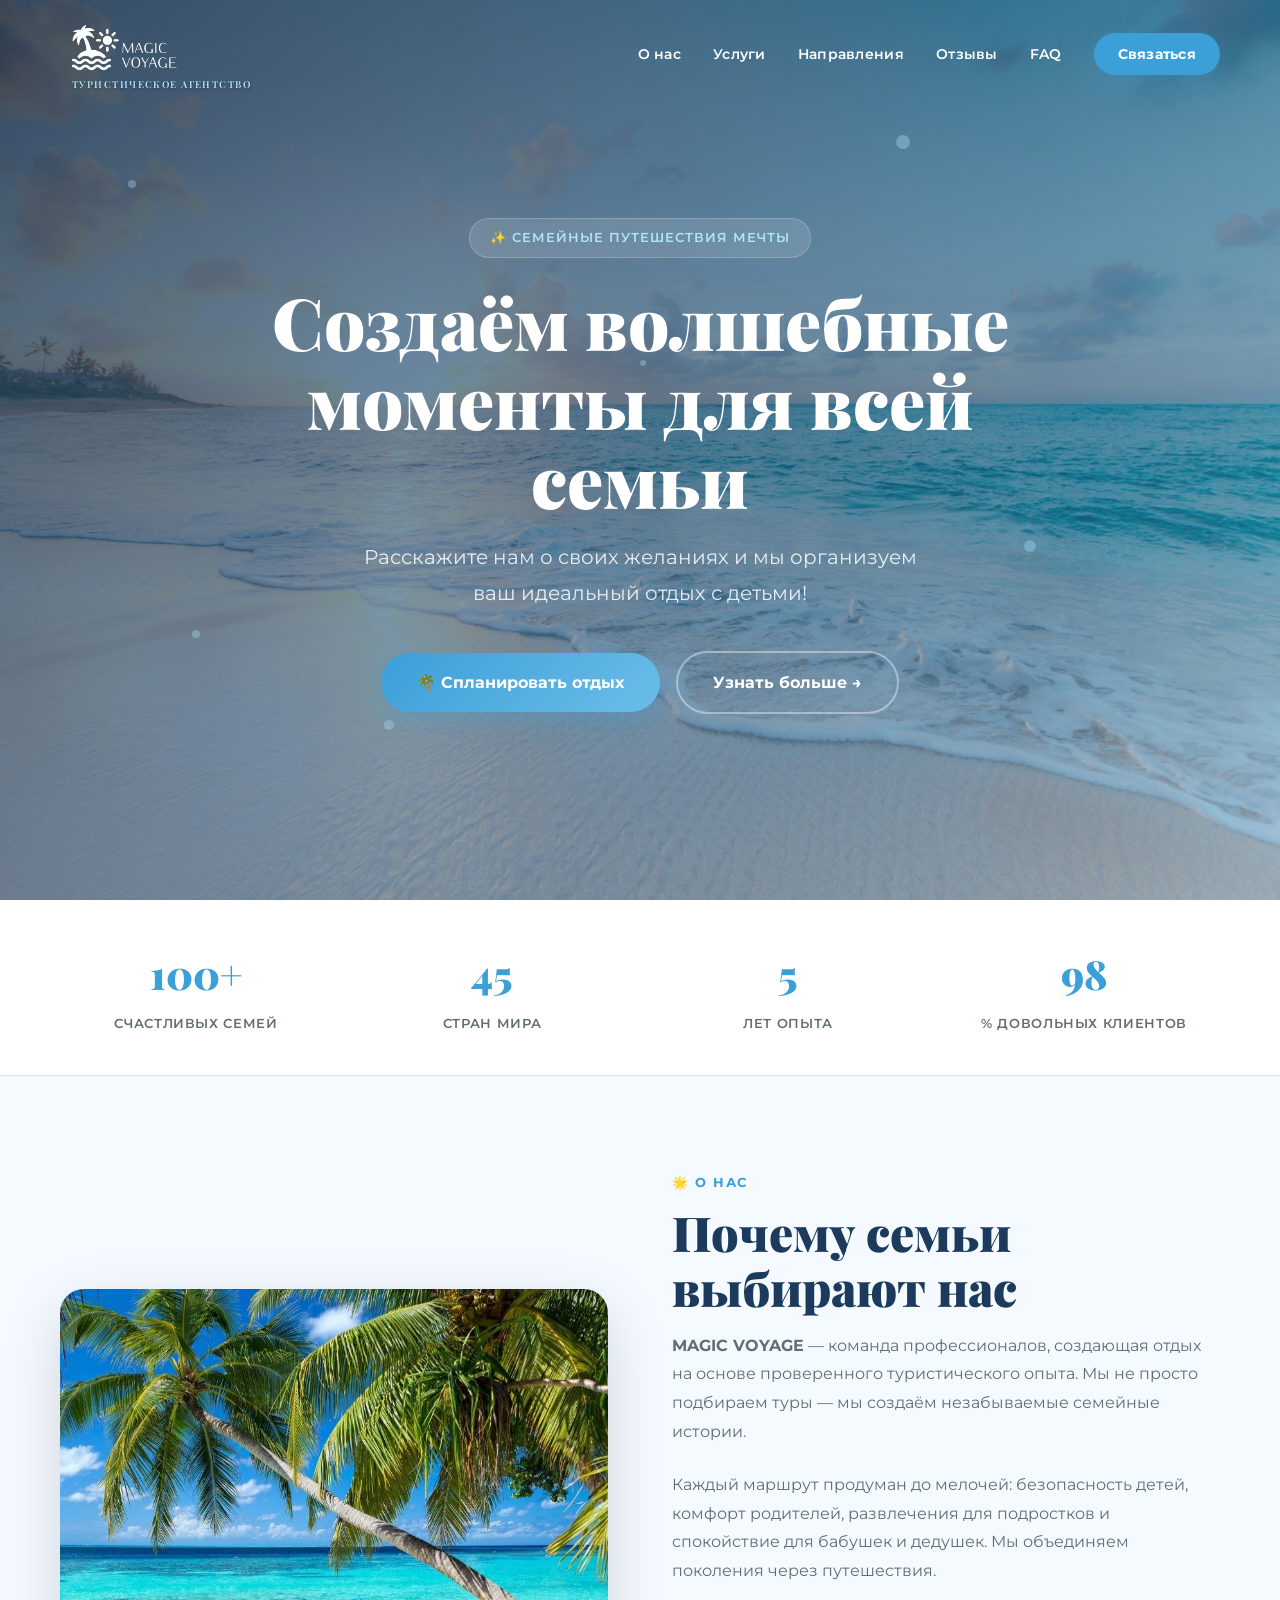
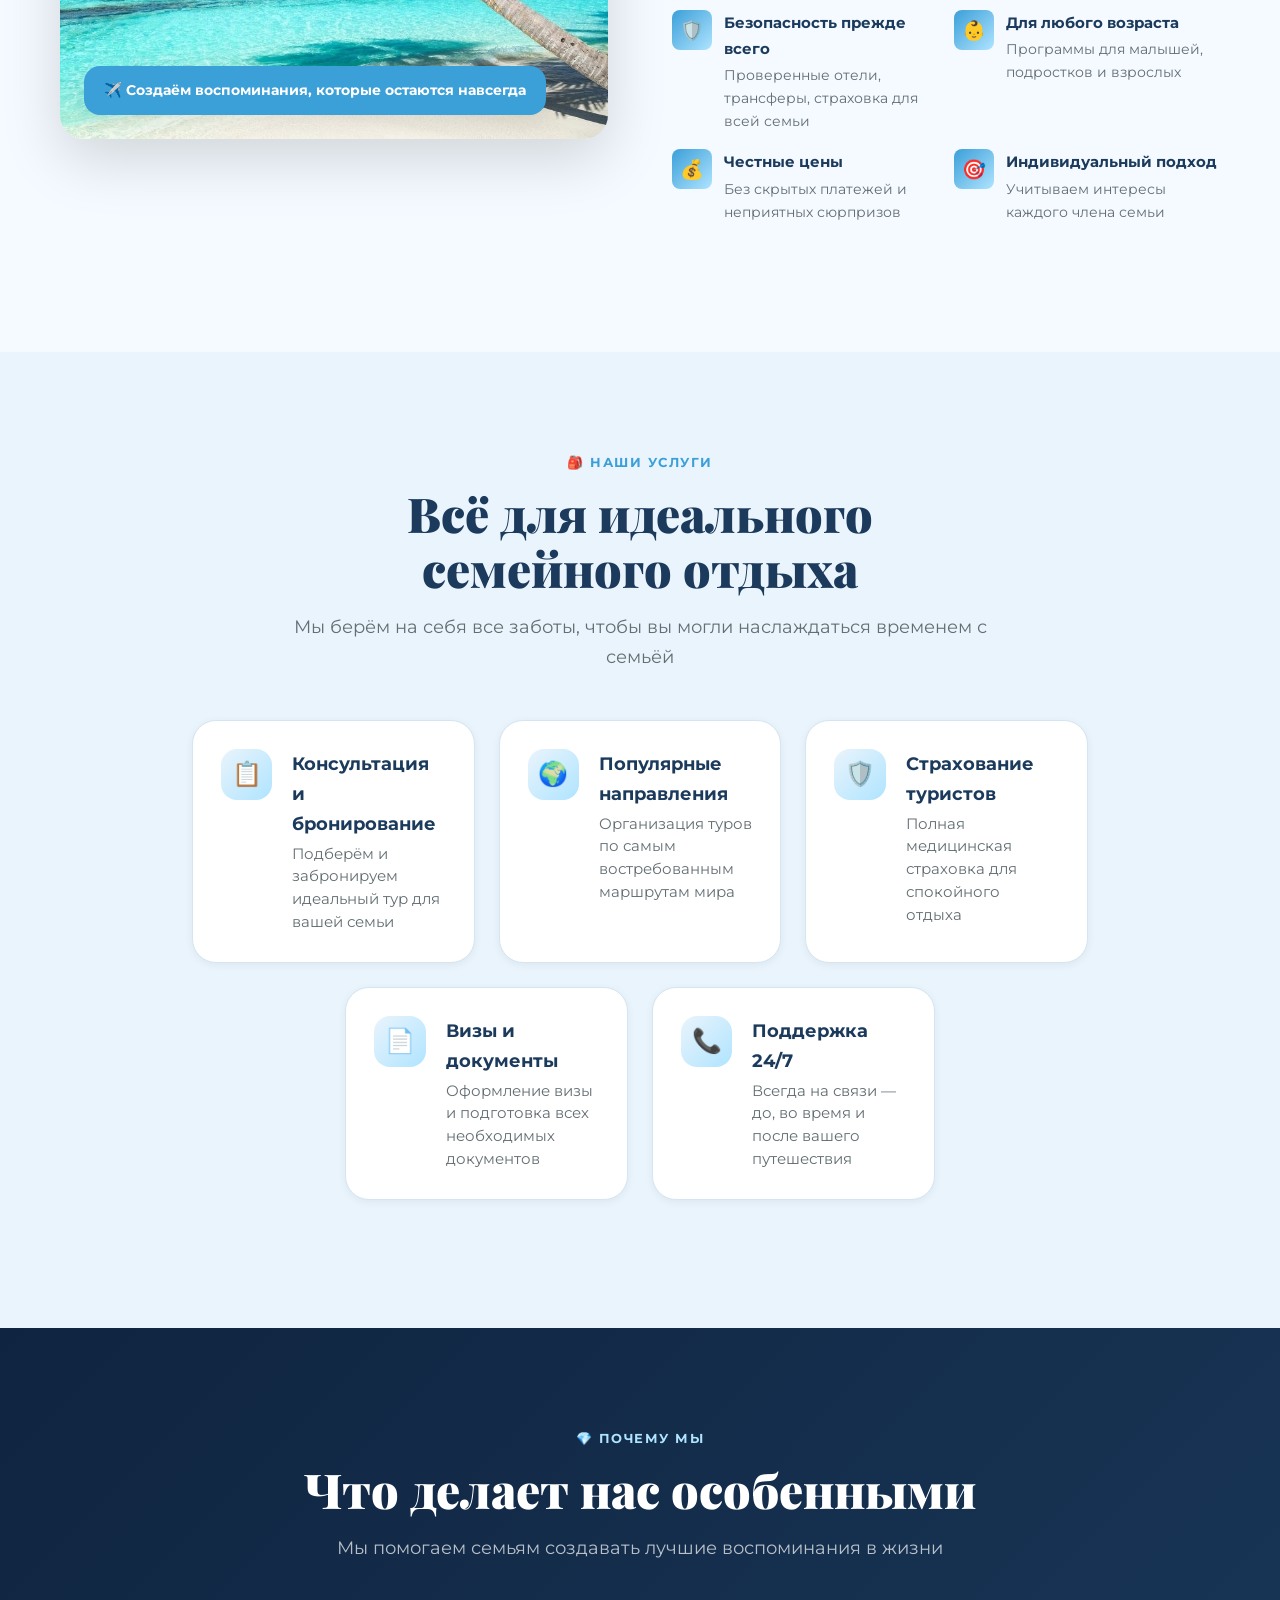
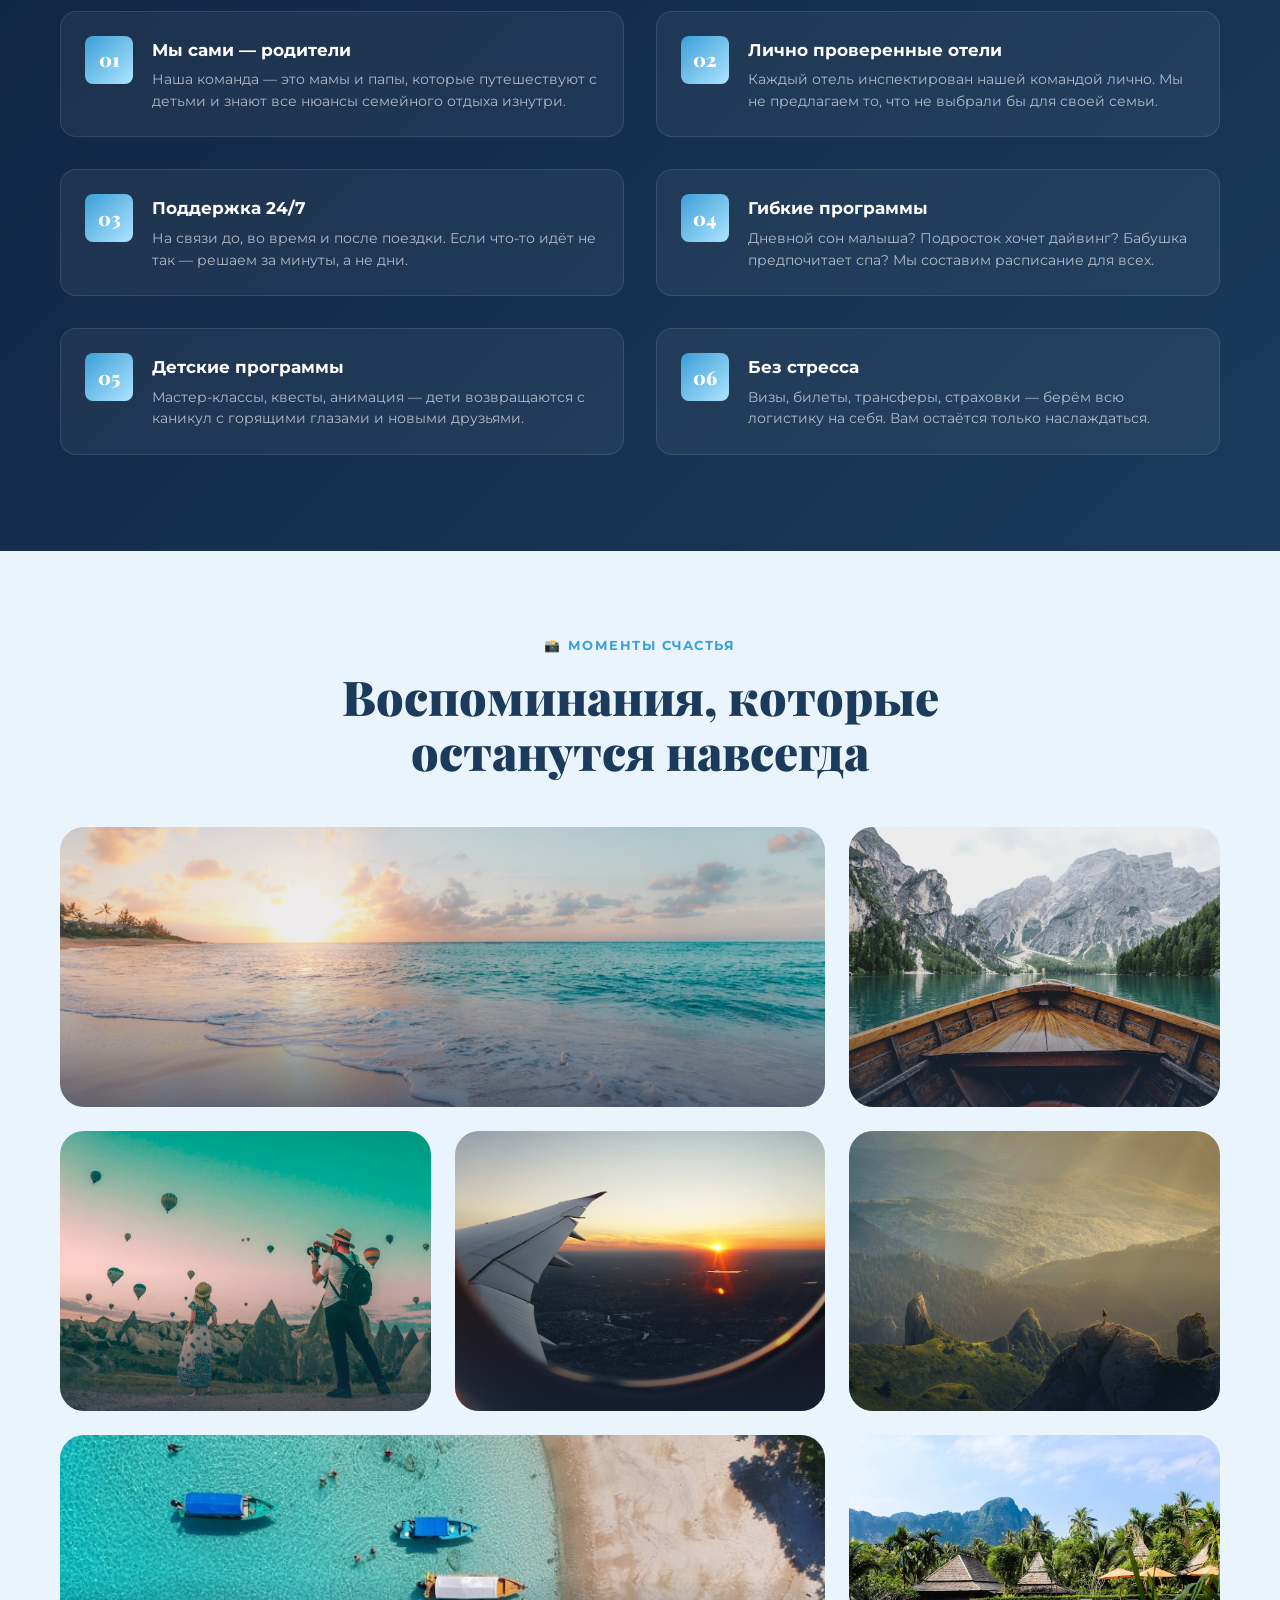
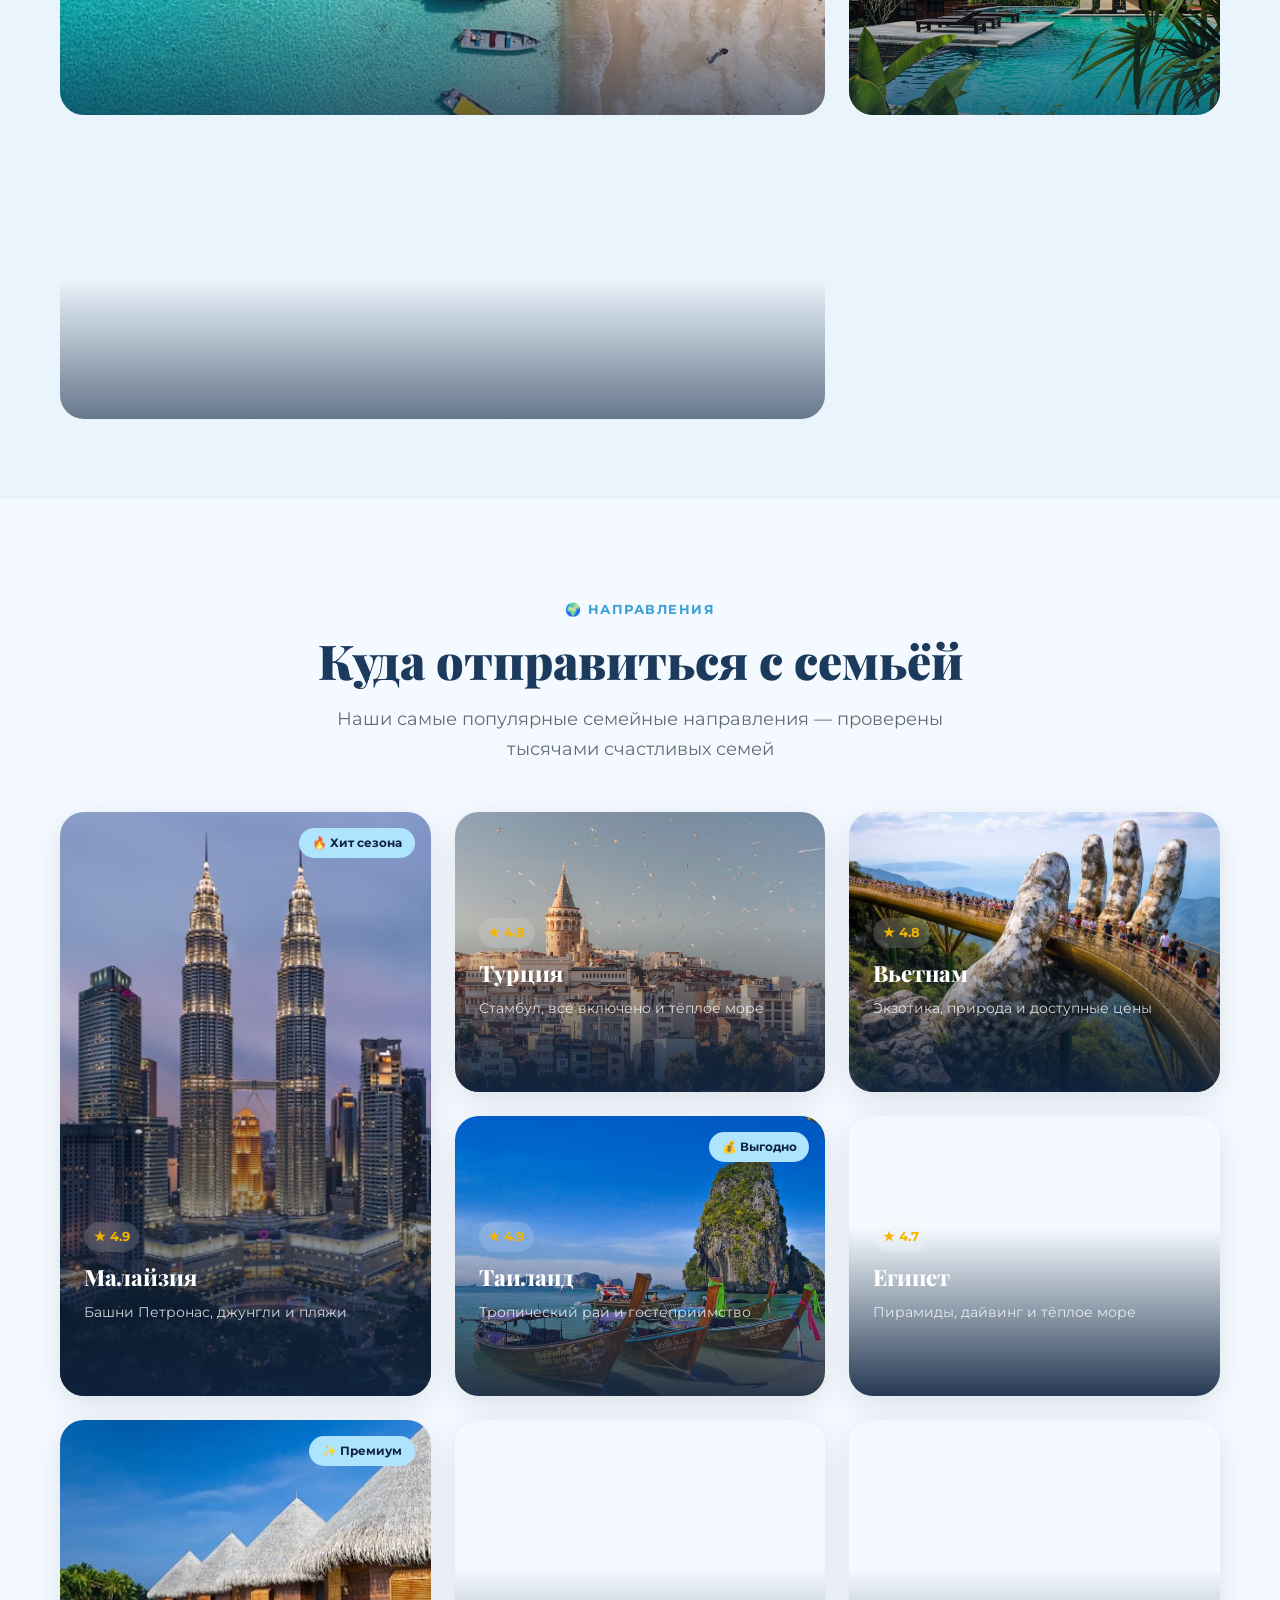
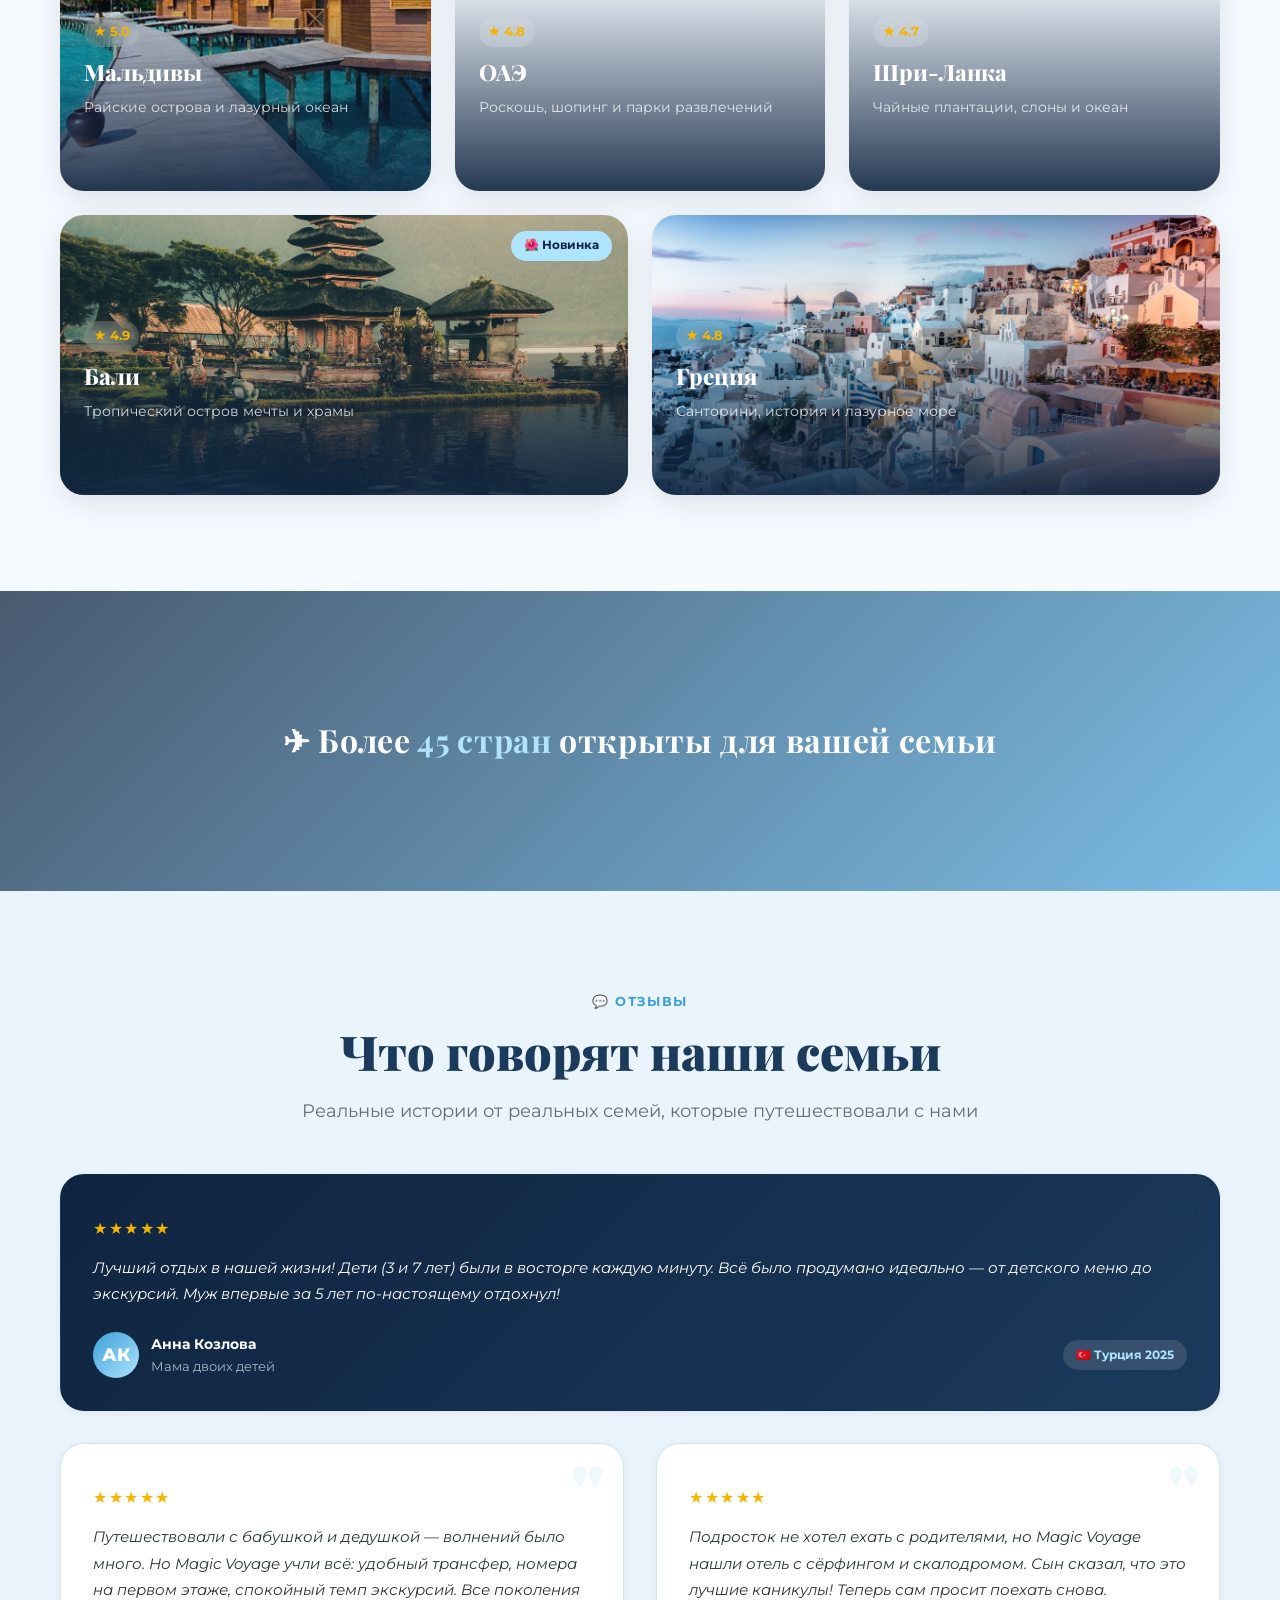
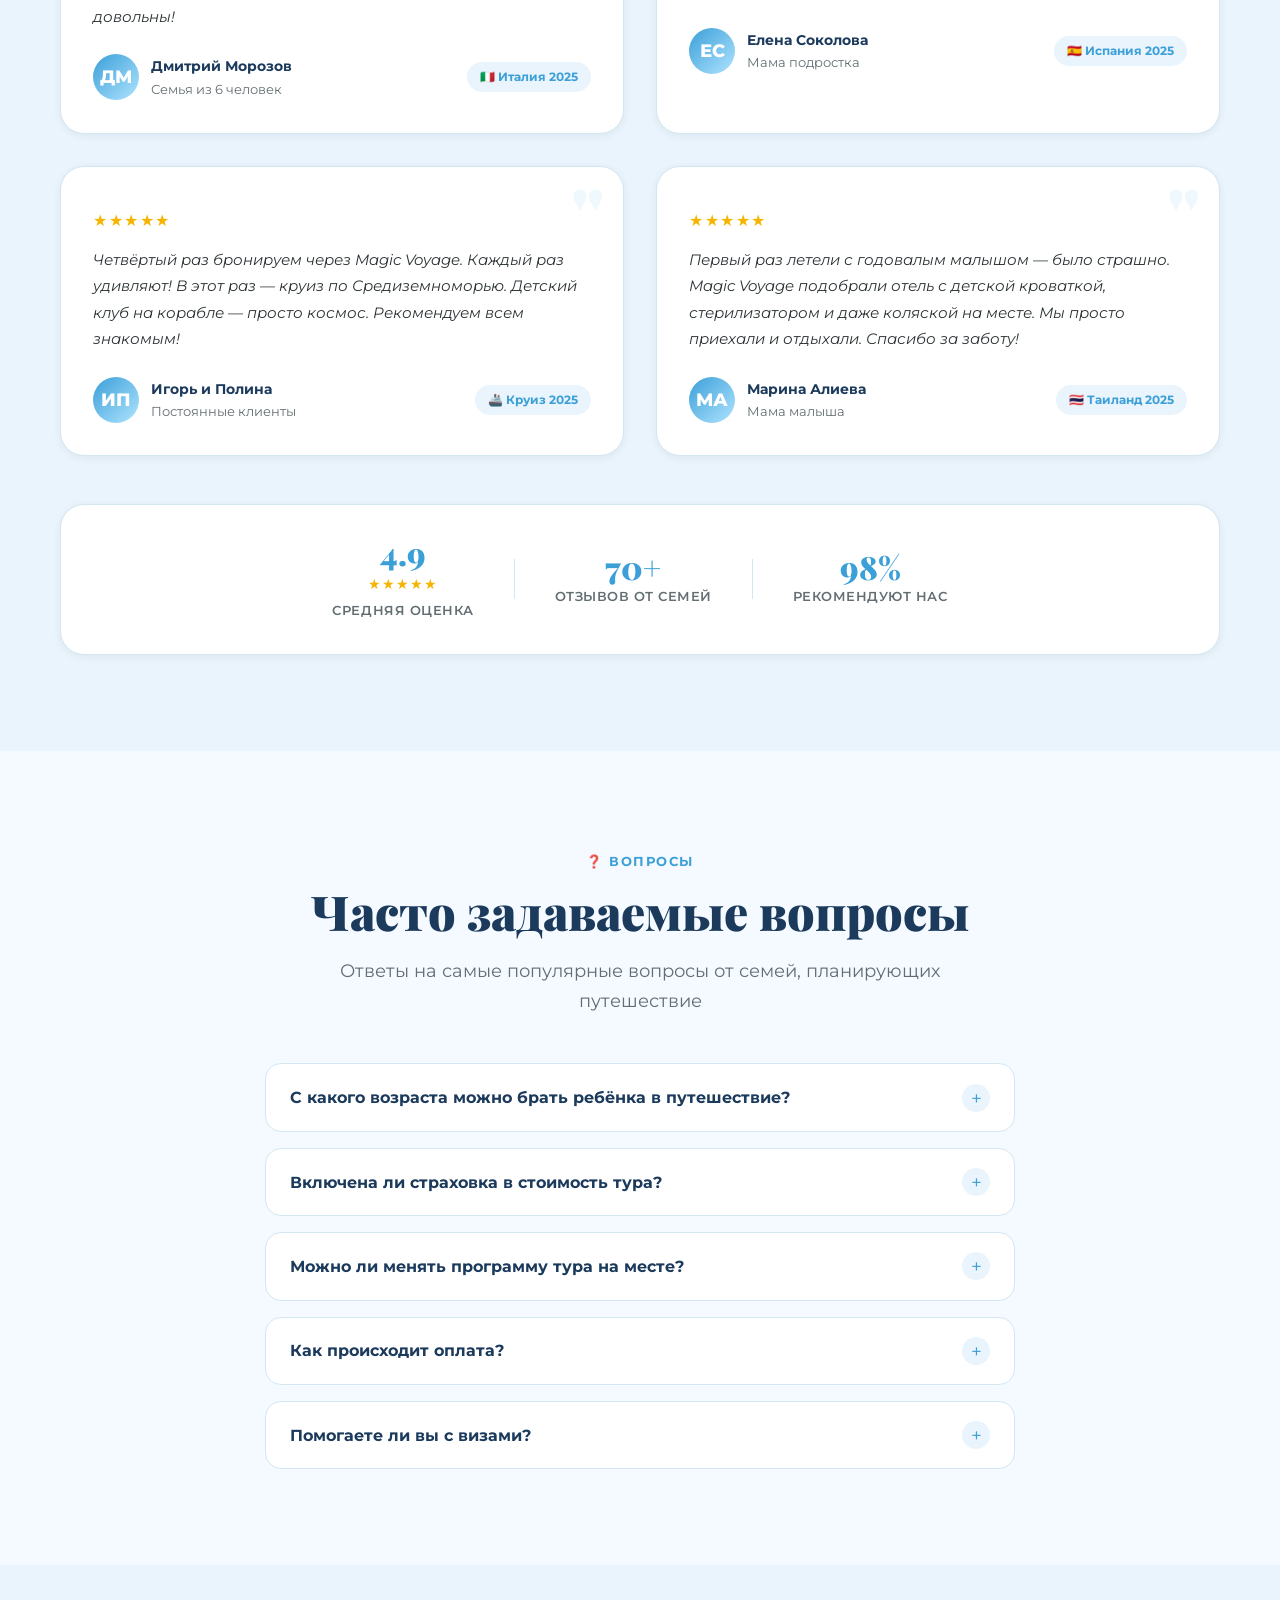
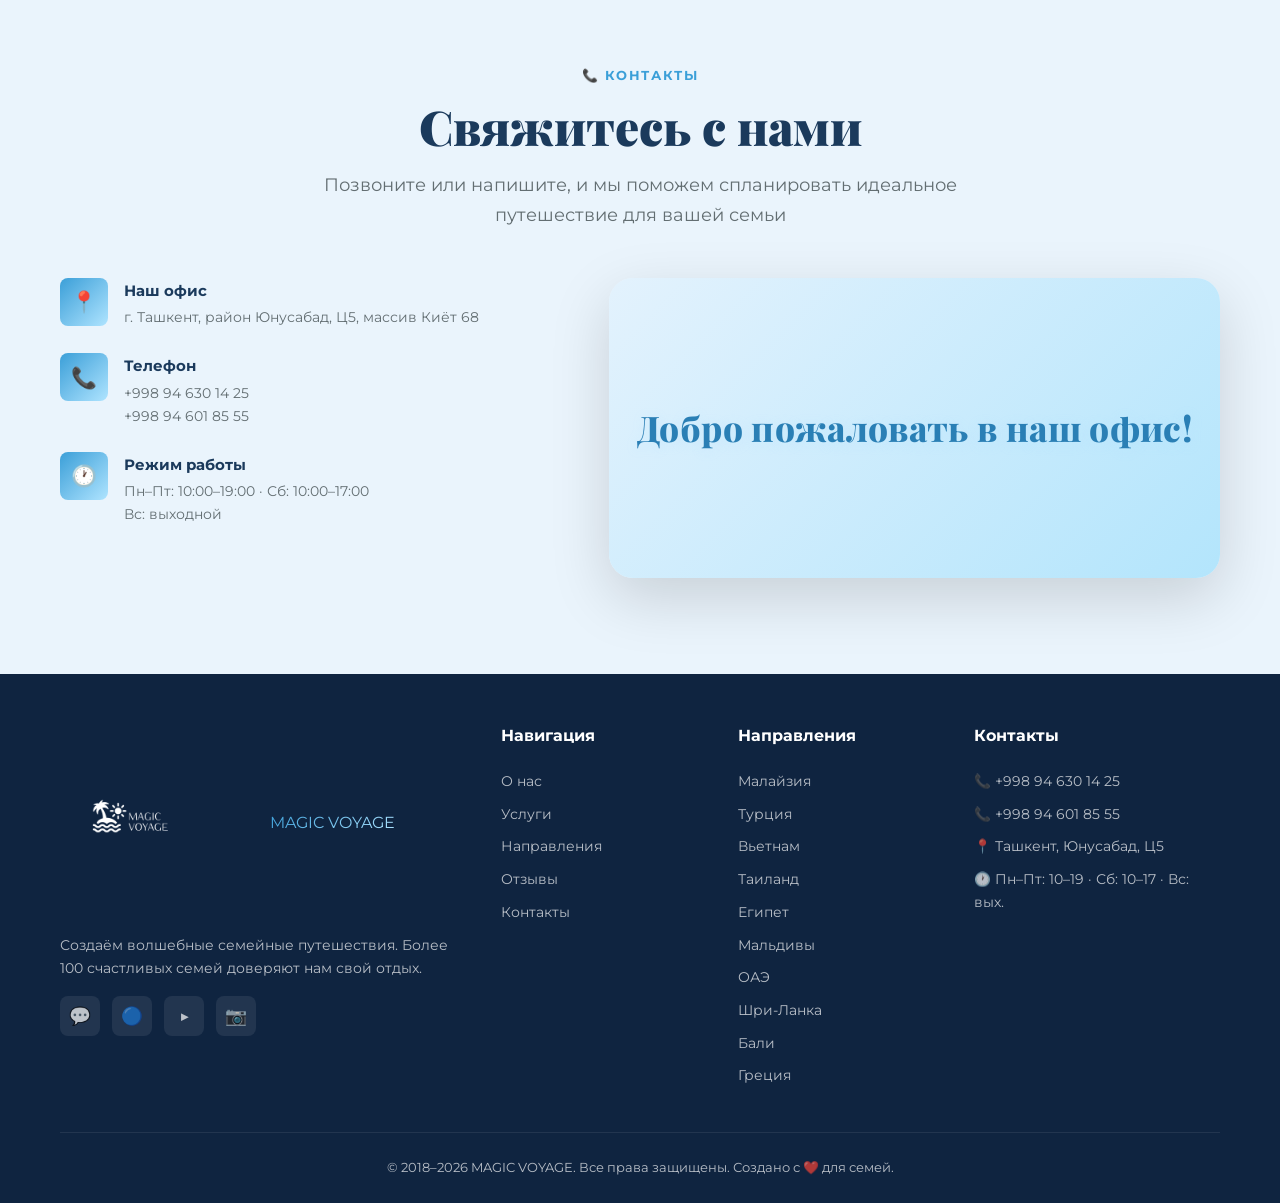
==== index.html @ 66adf3bb "Fix mobile menu display and improve mobile responsiveness - Fix mobile menu z-index to display on to" ====
<!DOCTYPE html>
<html lang="ru">
<head>
  <meta charset="UTF-8">
  <meta name="viewport" content="width=device-width, initial-scale=1.0, viewport-fit=cover">
  <title>MAGIC VOYAGE — Семейный туризм мечты</title>
  <meta name="description" content="MAGIC VOYAGE — мы создаём незабываемые семейные путешествия. Знаем всё о комфортном отдыхе для всей семьи.">
  <link rel="preconnect" href="https://fonts.googleapis.com">
  <link rel="preconnect" href="https://fonts.gstatic.com" crossorigin>
  <link href="https://fonts.googleapis.com/css2?family=Montserrat:wght@400;500;600;700;800;900&family=Playfair+Display:wght@700;800;900&display=swap" rel="stylesheet">
  <link rel="stylesheet" href="style.css">
</head>
<body>

  <!-- NAVIGATION -->
  <nav class="nav" id="navbar" role="navigation" aria-label="Основная навигация">
    <div class="container nav__inner">
      <a href="#" class="nav__logo" aria-label="MAGIC VOYAGE - на главную">
        <img src="images/egypt2.jpg/logo-1.svg" alt="MAGIC VOYAGE" class="nav__logo-img">
        <div class="nav__logo-sub">Туристическое агентство</div>
      </a>

      <div class="nav__links">
        <a href="#about" class="nav__link">О нас</a>
        <a href="#services" class="nav__link">Услуги</a>
        <a href="#destinations" class="nav__link">Направления</a>
        <a href="#reviews" class="nav__link">Отзывы</a>
        <a href="#faq" class="nav__link">FAQ</a>
        <a href="#contact" class="nav__link nav__cta">Связаться</a>
      </div>

      <button class="nav__burger" id="burger" aria-label="Открыть меню" aria-expanded="false">
        <span class="nav__burger-line"></span>
        <span class="nav__burger-line"></span>
        <span class="nav__burger-line"></span>
      </button>
    </div>
  </nav>

  <!-- Mobile menu (outside nav to avoid nested position:fixed issues) -->
  <div class="nav__mobile-menu" id="mobileMenu" role="dialog" aria-label="Мобильное меню">
    <a href="#about" class="nav__mobile-link">О нас</a>
    <a href="#services" class="nav__mobile-link">Услуги</a>
    <a href="#destinations" class="nav__mobile-link">Направления</a>
    <a href="#reviews" class="nav__mobile-link">Отзывы</a>
    <a href="#faq" class="nav__mobile-link">FAQ</a>
    <a href="#contact" class="nav__mobile-link">Связаться</a>
  </div>

  <!-- HERO -->
  <section class="hero" id="hero">
    <div class="hero__particles" aria-hidden="true">
      <div class="hero__particle"></div>
      <div class="hero__particle"></div>
      <div class="hero__particle"></div>
      <div class="hero__particle"></div>
      <div class="hero__particle"></div>
      <div class="hero__particle"></div>
    </div>

    <div class="hero__content">
      <div class="hero__badge">✨ Семейные путешествия мечты</div>
      <h1 class="hero__title">
        Создаём волшебные моменты для всей семьи
      </h1>
      <p class="hero__subtitle">
        Расскажите нам о своих желаниях и мы организуем ваш идеальный отдых с детьми!
      </p>
      <div class="hero__buttons">
        <a href="#contact" class="btn btn--primary">🌴 Спланировать отдых</a>
        <a href="#about" class="btn btn--outline">Узнать больше →</a>
      </div>
    </div>
  </section>

  <!-- TRUST BAR -->
  <section class="trust-bar" aria-label="Наши достижения">
    <div class="container">
      <div class="trust-bar__inner">
        <div class="trust-bar__item reveal">
          <div class="trust-bar__number" data-count="100">0</div>
          <div class="trust-bar__label">Счастливых семей</div>
        </div>
        <div class="trust-bar__item reveal">
          <div class="trust-bar__number" data-count="45">0</div>
          <div class="trust-bar__label">Стран мира</div>
        </div>
        <div class="trust-bar__item reveal">
          <div class="trust-bar__number" data-count="5">0</div>
          <div class="trust-bar__label">Лет опыта</div>
        </div>
        <div class="trust-bar__item reveal">
          <div class="trust-bar__number" data-count="98">0</div>
          <div class="trust-bar__label">% довольных клиентов</div>
        </div>
      </div>
    </div>
  </section>

  <!-- ABOUT -->
  <section class="section" id="about">
    <div class="container">
      <div class="about__grid">
        <div class="about__image-wrapper reveal-left">
          <img
            src="images/egypt2.jpg/about-family-new.jpg.jpg"
            alt="Счастливая семья на отдыхе у моря"
            class="about__image"
            loading="lazy"
            decoding="async"
            width="800"
            height="450"
          >
          <div class="about__image-badge">✈️ Создаём воспоминания, которые остаются навсегда</div>
        </div>
        <div class="about__content reveal-right">
          <div class="section__tag">🌟 О нас</div>
          <h2 class="section__title">Почему семьи выбирают нас</h2>
          <p class="about__text">
            <strong>MAGIC VOYAGE</strong> — команда профессионалов, создающая отдых на основе проверенного туристического опыта. Мы не просто подбираем туры — мы создаём незабываемые семейные истории.
          </p>
          <p class="about__text">
            Каждый маршрут продуман до мелочей: безопасность детей, комфорт родителей, развлечения для подростков и спокойствие для бабушек и дедушек. Мы объединяем поколения через путешествия.
          </p>
          <div class="about__features">
            <div class="about__feature">
              <div class="about__feature-icon">🛡️</div>
              <div class="about__feature-text">
                <h4>Безопасность прежде всего</h4>
                <p>Проверенные отели, трансферы, страховка для всей семьи</p>
              </div>
            </div>
            <div class="about__feature">
              <div class="about__feature-icon">👶</div>
              <div class="about__feature-text">
                <h4>Для любого возраста</h4>
                <p>Программы для малышей, подростков и взрослых</p>
              </div>
            </div>
            <div class="about__feature">
              <div class="about__feature-icon">💰</div>
              <div class="about__feature-text">
                <h4>Честные цены</h4>
                <p>Без скрытых платежей и неприятных сюрпризов</p>
              </div>
            </div>
            <div class="about__feature">
              <div class="about__feature-icon">🎯</div>
              <div class="about__feature-text">
                <h4>Индивидуальный подход</h4>
                <p>Учитываем интересы каждого члена семьи</p>
              </div>
            </div>
          </div>
        </div>
      </div>
    </div>
  </section>

  <!-- SERVICES -->
  <section class="section section--alt" id="services">
    <div class="container">
      <div class="section__header reveal">
        <div class="section__tag">🎒 Наши услуги</div>
        <h2 class="section__title">Всё для идеального семейного отдыха</h2>
        <p class="section__subtitle">
          Мы берём на себя все заботы, чтобы вы могли наслаждаться временем с семьёй
        </p>
      </div>

      <ul class="services__summary reveal">
        <li class="services__summary-item">
          <div class="services__summary-icon-wrap">
            <span class="services__summary-icon">📋</span>
          </div>
          <div class="services__summary-content">
            <h3 class="services__summary-title">Консультация и бронирование</h3>
            <p class="services__summary-desc">Подберём и забронируем идеальный тур для вашей семьи</p>
          </div>
        </li>
        <li class="services__summary-item">
          <div class="services__summary-icon-wrap">
            <span class="services__summary-icon">🌍</span>
          </div>
          <div class="services__summary-content">
            <h3 class="services__summary-title">Популярные направления</h3>
            <p class="services__summary-desc">Организация туров по самым востребованным маршрутам мира</p>
          </div>
        </li>
        <li class="services__summary-item">
          <div class="services__summary-icon-wrap">
            <span class="services__summary-icon">🛡️</span>
          </div>
          <div class="services__summary-content">
            <h3 class="services__summary-title">Страхование туристов</h3>
            <p class="services__summary-desc">Полная медицинская страховка для спокойного отдыха</p>
          </div>
        </li>
        <li class="services__summary-item">
          <div class="services__summary-icon-wrap">
            <span class="services__summary-icon">📄</span>
          </div>
          <div class="services__summary-content">
            <h3 class="services__summary-title">Визы и документы</h3>
            <p class="services__summary-desc">Оформление визы и подготовка всех необходимых документов</p>
          </div>
        </li>
        <li class="services__summary-item">
          <div class="services__summary-icon-wrap">
            <span class="services__summary-icon">📞</span>
          </div>
          <div class="services__summary-content">
            <h3 class="services__summary-title">Поддержка 24/7</h3>
            <p class="services__summary-desc">Всегда на связи — до, во время и после вашего путешествия</p>
          </div>
        </li>
      </ul>
    </div>
  </section>

  <!-- WHY US -->
  <section class="section section--dark" id="why-us">
    <div class="container">
      <div class="section__header reveal">
        <div class="section__tag" style="color: var(--color-accent);">💎 Почему мы</div>
        <h2 class="section__title">Что делает нас особенными</h2>
        <p class="section__subtitle">
          Мы помогаем семьям создавать лучшие воспоминания в жизни
        </p>
      </div>

      <div class="why-us__grid">
        <div class="why-card reveal">
          <div class="why-card__num">01</div>
          <div>
            <h3 class="why-card__title">Мы сами — родители</h3>
            <p class="why-card__text">Наша команда — это мамы и папы, которые путешествуют с детьми и знают все нюансы семейного отдыха изнутри.</p>
          </div>
        </div>

        <div class="why-card reveal">
          <div class="why-card__num">02</div>
          <div>
            <h3 class="why-card__title">Лично проверенные отели</h3>
            <p class="why-card__text">Каждый отель инспектирован нашей командой лично. Мы не предлагаем то, что не выбрали бы для своей семьи.</p>
          </div>
        </div>

        <div class="why-card reveal">
          <div class="why-card__num">03</div>
          <div>
            <h3 class="why-card__title">Поддержка 24/7</h3>
            <p class="why-card__text">На связи до, во время и после поездки. Если что-то идёт не так — решаем за минуты, а не дни.</p>
          </div>
        </div>

        <div class="why-card reveal">
          <div class="why-card__num">04</div>
          <div>
            <h3 class="why-card__title">Гибкие программы</h3>
            <p class="why-card__text">Дневной сон малыша? Подросток хочет дайвинг? Бабушка предпочитает спа? Мы составим расписание для всех.</p>
          </div>
        </div>

        <div class="why-card reveal">
          <div class="why-card__num">05</div>
          <div>
            <h3 class="why-card__title">Детские программы</h3>
            <p class="why-card__text">Мастер-классы, квесты, анимация — дети возвращаются с каникул с горящими глазами и новыми друзьями.</p>
          </div>
        </div>

        <div class="why-card reveal">
          <div class="why-card__num">06</div>
          <div>
            <h3 class="why-card__title">Без стресса</h3>
            <p class="why-card__text">Визы, билеты, трансферы, страховки — берём всю логистику на себя. Вам остаётся только наслаждаться.</p>
          </div>
        </div>
      </div>
    </div>
  </section>

  <!-- PHOTO GALLERY MOSAIC -->
  <section class="gallery-mosaic" aria-label="Фото из путешествий">
    <div class="container">
      <div class="section__header reveal">
        <div class="section__tag">📸 Моменты счастья</div>
        <h2 class="section__title">Воспоминания, которые останутся навсегда</h2>
      </div>
      <div class="gallery-mosaic__grid">
        <div class="gallery-mosaic__item gallery-mosaic__item--wide reveal-scale">
          <img src="images/gallery-1.jpg" alt="Тропический пляж с белым песком" loading="lazy" decoding="async" width="800" height="500">
          <div class="gallery-mosaic__overlay">
            <span>🏖️ Белоснежные пляжи</span>
          </div>
        </div>
        <div class="gallery-mosaic__item reveal-scale">
          <img src="images/gallery-2.jpg" alt="Горное озеро в горах" loading="lazy" decoding="async" width="400" height="400">
          <div class="gallery-mosaic__overlay">
            <span>🏔️ Горные приключения</span>
          </div>
        </div>
        <div class="gallery-mosaic__item reveal-scale">
          <img src="images/gallery-3.jpg" alt="Путешествие по миру" loading="lazy" decoding="async" width="400" height="400">
          <div class="gallery-mosaic__overlay">
            <span>✈️ Открытие мира</span>
          </div>
        </div>
        <div class="gallery-mosaic__item reveal-scale">
          <img src="images/gallery-4.jpg" alt="Морской отдых" loading="lazy" decoding="async" width="400" height="400">
          <div class="gallery-mosaic__overlay">
            <span>🌅 Волшебные закаты</span>
          </div>
        </div>
        <div class="gallery-mosaic__item reveal-scale">
          <img src="images/gallery-7.jpg" alt="Природа и свобода" loading="lazy" decoding="async" width="400" height="400">
          <div class="gallery-mosaic__overlay">
            <span>🌿 Единение с природой</span>
          </div>
        </div>
        <div class="gallery-mosaic__item gallery-mosaic__item--wide reveal-scale">
          <img src="images/gallery-5.jpg" alt="Закат на пляже" loading="lazy" decoding="async" width="800" height="500">
          <div class="gallery-mosaic__overlay">
            <span>🌊 Морской бриз</span>
          </div>
        </div>
        <div class="gallery-mosaic__item gallery-mosaic__item--tall reveal-scale">
          <img src="images/gallery-6.jpg" alt="Курортный отель с бассейном" loading="lazy" decoding="async" width="400" height="600">
          <div class="gallery-mosaic__overlay">
            <span>🏨 Роскошь отелей</span>
          </div>
        </div>
        <div class="gallery-mosaic__item gallery-mosaic__item--wide reveal-scale gallery-mosaic__item--future">
          <img src="images/egypt2.jpg/uae22.jpg" alt="Музей будущего" loading="lazy" decoding="async" width="800" height="600">
          <div class="gallery-mosaic__overlay">
            <span>🚀 Музей будущего</span>
          </div>
        </div>
      </div>
    </div>
  </section>

  <!-- DESTINATIONS -->
  <section class="section" id="destinations">
    <div class="container">
      <div class="section__header reveal">
        <div class="section__tag">🌍 Направления</div>
        <h2 class="section__title">Куда отправиться с семьёй</h2>
        <p class="section__subtitle">
          Наши самые популярные семейные направления — проверены тысячами счастливых семей
        </p>
      </div>

      <div class="destinations__grid">
        <article class="dest-card reveal-scale">
          <img
            src="images/malaysia.jpg"
            alt="Малайзия — башни Петронас и тропическая экзотика"
            class="dest-card__img"
            loading="lazy"
            decoding="async"
            width="800"
            height="600"
          >
          <div class="dest-card__overlay">
            <div class="dest-card__rating">★ 4.9</div>
            <h3 class="dest-card__title">Малайзия</h3>
            <p class="dest-card__desc">Башни Петронас, джунгли и пляжи</p>
            <a href="https://t.me/Luba262" target="_blank" rel="noopener" class="dest-card__btn">Узнать подробнее →</a>
          </div>
          <span class="dest-card__tag">🔥 Хит сезона</span>
        </article>

        <article class="dest-card reveal-scale">
          <img
            src="images/turkey.jpg"
            alt="Турция — Стамбул и лазурное побережье"
            class="dest-card__img"
            loading="lazy"
            decoding="async"
            width="800"
            height="600"
          >
          <div class="dest-card__overlay">
            <div class="dest-card__rating">★ 4.8</div>
            <h3 class="dest-card__title">Турция</h3>
            <p class="dest-card__desc">Стамбул, всё включено и тёплое море</p>
            <a href="https://t.me/Luba262" target="_blank" rel="noopener" class="dest-card__btn">Узнать подробнее →</a>
          </div>
        </article>

        <article class="dest-card reveal-scale">
          <img
            src="images/egypt2.jpg/5336804127700358055.jpg"
            alt="Вьетнам — бухта Халонг и тропические пляжи"
            class="dest-card__img"
            loading="lazy"
            decoding="async"
            width="800"
            height="600"
          >
          <div class="dest-card__overlay">
            <div class="dest-card__rating">★ 4.8</div>
            <h3 class="dest-card__title">Вьетнам</h3>
            <p class="dest-card__desc">Экзотика, природа и доступные цены</p>
            <a href="https://t.me/Luba262" target="_blank" rel="noopener" class="dest-card__btn">Узнать подробнее →</a>
          </div>
        </article>

        <article class="dest-card reveal-scale">
          <img
            src="images/thailand.jpg"
            alt="Таиланд — тропический рай для семьи"
            class="dest-card__img"
            loading="lazy"
            decoding="async"
            width="800"
            height="600"
          >
          <div class="dest-card__overlay">
            <div class="dest-card__rating">★ 4.9</div>
            <h3 class="dest-card__title">Таиланд</h3>
            <p class="dest-card__desc">Тропический рай и гостеприимство</p>
            <a href="https://t.me/Luba262" target="_blank" rel="noopener" class="dest-card__btn">Узнать подробнее →</a>
          </div>
          <span class="dest-card__tag">💰 Выгодно</span>
        </article>

        <article class="dest-card reveal-scale">
          <img
            src="images/egypt2.jpg/5337280933494723501.jpg"
            alt="Египет — пирамиды и Красное море"
            class="dest-card__img"
            loading="lazy"
            decoding="async"
            width="800"
            height="600"
          >
          <div class="dest-card__overlay">
            <div class="dest-card__rating">★ 4.7</div>
            <h3 class="dest-card__title">Египет</h3>
            <p class="dest-card__desc">Пирамиды, дайвинг и тёплое море</p>
            <a href="https://t.me/Luba262" target="_blank" rel="noopener" class="dest-card__btn">Узнать подробнее →</a>
          </div>
        </article>

        <article class="dest-card reveal-scale" style="height: auto; aspect-ratio: 1 / 1;">
          <img
            src="images/egypt2.jpg/maldivi23.jpg"
            alt="Мальдивы — кристально чистое море"
            class="dest-card__img"
            loading="lazy"
            decoding="async"
            width="800"
            height="600"
          >
          <div class="dest-card__overlay">
            <div class="dest-card__rating">★ 5.0</div>
            <h3 class="dest-card__title">Мальдивы</h3>
            <p class="dest-card__desc">Райские острова и лазурный океан</p>
            <a href="https://t.me/Luba262" target="_blank" rel="noopener" class="dest-card__btn">Узнать подробнее →</a>
          </div>
          <span class="dest-card__tag">✨ Премиум</span>
        </article>

        <article class="dest-card reveal-scale" style="height: auto; aspect-ratio: 1 / 1;">
          <img
            src="images/egypt2.jpg/uae232.jpg"
            alt="ОАЭ — роскошь и современность"
            class="dest-card__img"
            loading="lazy"
            decoding="async"
            width="800"
            height="600"
          >
          <div class="dest-card__overlay">
            <div class="dest-card__rating">★ 4.8</div>
            <h3 class="dest-card__title">ОАЭ</h3>
            <p class="dest-card__desc">Роскошь, шопинг и парки развлечений</p>
            <a href="https://t.me/Luba262" target="_blank" rel="noopener" class="dest-card__btn">Узнать подробнее →</a>
          </div>
        </article>

        <article class="dest-card reveal-scale" style="height: auto; aspect-ratio: 1 / 1;">
          <img
            src="images/sri-lanka.jpg"
            alt="Шри-Ланка — чайные плантации и океан"
            class="dest-card__img"
            loading="lazy"
            decoding="async"
            width="800"
            height="600"
          >
          <div class="dest-card__overlay">
            <div class="dest-card__rating">★ 4.7</div>
            <h3 class="dest-card__title">Шри-Ланка</h3>
            <p class="dest-card__desc">Чайные плантации, слоны и океан</p>
            <a href="https://t.me/Luba262" target="_blank" rel="noopener" class="dest-card__btn">Узнать подробнее →</a>
          </div>
        </article>

        <article class="dest-card reveal-scale">
          <img
            src="images/bali.jpg"
            alt="Бали — тропический остров мечты"
            class="dest-card__img"
            loading="lazy"
            decoding="async"
            width="800"
            height="600"
          >
          <div class="dest-card__overlay">
            <div class="dest-card__rating">★ 4.9</div>
            <h3 class="dest-card__title">Бали</h3>
            <p class="dest-card__desc">Тропический остров мечты и храмы</p>
            <a href="https://t.me/Luba262" target="_blank" rel="noopener" class="dest-card__btn">Узнать подробнее →</a>
          </div>
          <span class="dest-card__tag">🌺 Новинка</span>
        </article>

        <article class="dest-card reveal-scale">
          <img
            src="images/greece.jpg"
            alt="Греция — Санторини и лазурное море"
            class="dest-card__img"
            loading="lazy"
            decoding="async"
            width="800"
            height="600"
          >
          <div class="dest-card__overlay">
            <div class="dest-card__rating">★ 4.8</div>
            <h3 class="dest-card__title">Греция</h3>
            <p class="dest-card__desc">Санторини, история и лазурное море</p>
            <a href="https://t.me/Luba262" target="_blank" rel="noopener" class="dest-card__btn">Узнать подробнее →</a>
          </div>
        </article>
      </div>
    </div>
  </section>

  <!-- IMAGE DIVIDER -->
  <section class="img-divider" aria-hidden="true">
    <div class="img-divider__bg" style="background-image: url('images/why-us.jpg');"></div>
    <div class="img-divider__overlay">
      <p class="img-divider__text">✈ Более <strong>45 стран</strong> открыты для вашей семьи</p>
    </div>
  </section>

  <!-- TESTIMONIALS -->
  <section class="section section--alt" id="reviews">
    <div class="container">
      <div class="section__header reveal">
        <div class="section__tag">💬 Отзывы</div>
        <h2 class="section__title">Что говорят наши семьи</h2>
        <p class="section__subtitle">
          Реальные истории от реальных семей, которые путешествовали с нами
        </p>
      </div>

      <div class="reviews__grid">
        <article class="review-card review-card--featured reveal">
          <div class="review-card__quote">"</div>
          <div class="review-card__stars">★★★★★</div>
          <p class="review-card__text">
            Лучший отдых в нашей жизни! Дети (3 и 7 лет) были в восторге каждую минуту. Всё было продумано идеально — от детского меню до экскурсий. Муж впервые за 5 лет по-настоящему отдохнул!
          </p>
          <div class="review-card__author">
            <div class="review-card__avatar">АК</div>
            <div>
              <div class="review-card__name">Анна Козлова</div>
              <div class="review-card__role">Мама двоих детей</div>
            </div>
            <div class="review-card__destination">🇹🇷 Турция 2025</div>
          </div>
        </article>

        <article class="review-card reveal">
          <div class="review-card__quote">"</div>
          <div class="review-card__stars">★★★★★</div>
          <p class="review-card__text">
            Путешествовали с бабушкой и дедушкой — волнений было много. Но Magic Voyage учли всё: удобный трансфер, номера на первом этаже, спокойный темп экскурсий. Все поколения довольны!
          </p>
          <div class="review-card__author">
            <div class="review-card__avatar">ДМ</div>
            <div>
              <div class="review-card__name">Дмитрий Морозов</div>
              <div class="review-card__role">Семья из 6 человек</div>
            </div>
            <div class="review-card__destination">🇮🇹 Италия 2025</div>
          </div>
        </article>

        <article class="review-card reveal">
          <div class="review-card__quote">"</div>
          <div class="review-card__stars">★★★★★</div>
          <p class="review-card__text">
            Подросток не хотел ехать с родителями, но Magic Voyage нашли отель с сёрфингом и скалодромом. Сын сказал, что это лучшие каникулы! Теперь сам просит поехать снова.
          </p>
          <div class="review-card__author">
            <div class="review-card__avatar">ЕС</div>
            <div>
              <div class="review-card__name">Елена Соколова</div>
              <div class="review-card__role">Мама подростка</div>
            </div>
            <div class="review-card__destination">🇪🇸 Испания 2025</div>
          </div>
        </article>

        <article class="review-card reveal">
          <div class="review-card__quote">"</div>
          <div class="review-card__stars">★★★★★</div>
          <p class="review-card__text">
            Четвёртый раз бронируем через Magic Voyage. Каждый раз удивляют! В этот раз — круиз по Средиземноморью. Детский клуб на корабле — просто космос. Рекомендуем всем знакомым!
          </p>
          <div class="review-card__author">
            <div class="review-card__avatar">ИП</div>
            <div>
              <div class="review-card__name">Игорь и Полина</div>
              <div class="review-card__role">Постоянные клиенты</div>
            </div>
            <div class="review-card__destination">🚢 Круиз 2025</div>
          </div>
        </article>

        <article class="review-card reveal">
          <div class="review-card__quote">"</div>
          <div class="review-card__stars">★★★★★</div>
          <p class="review-card__text">
            Первый раз летели с годовалым малышом — было страшно. Magic Voyage подобрали отель с детской кроваткой, стерилизатором и даже коляской на месте. Мы просто приехали и отдыхали. Спасибо за заботу!
          </p>
          <div class="review-card__author">
            <div class="review-card__avatar">МА</div>
            <div>
              <div class="review-card__name">Марина Алиева</div>
              <div class="review-card__role">Мама малыша</div>
            </div>
            <div class="review-card__destination">🇹🇭 Таиланд 2025</div>
          </div>
        </article>
      </div>

      <div class="reviews__summary reveal">
        <div class="reviews__summary-item">
          <span class="reviews__summary-number">4.9</span>
          <span class="reviews__summary-stars">★★★★★</span>
          <span class="reviews__summary-label">Средняя оценка</span>
        </div>
        <div class="reviews__summary-divider"></div>
        <div class="reviews__summary-item">
          <span class="reviews__summary-number">70+</span>
          <span class="reviews__summary-label">Отзывов от семей</span>
        </div>
        <div class="reviews__summary-divider"></div>
        <div class="reviews__summary-item">
          <span class="reviews__summary-number">98%</span>
          <span class="reviews__summary-label">Рекомендуют нас</span>
        </div>
      </div>
    </div>
  </section>

  <!-- FAQ -->
  <section class="section" id="faq">
    <div class="container">
      <div class="section__header reveal">
        <div class="section__tag">❓ Вопросы</div>
        <h2 class="section__title">Часто задаваемые вопросы</h2>
        <p class="section__subtitle">
          Ответы на самые популярные вопросы от семей, планирующих путешествие
        </p>
      </div>

      <div class="faq__list">
        <div class="faq-item reveal">
          <button class="faq-item__question" aria-expanded="false">
            С какого возраста можно брать ребёнка в путешествие?
            <span class="faq-item__icon" aria-hidden="true">+</span>
          </button>
          <div class="faq-item__answer" role="region">
            <div class="faq-item__answer-inner">
              Мы организуем путешествия для семей с детьми от 6 месяцев! Для малышей подбираем отели с детской инфраструктурой, удобным пляжем и медицинским пунктом. У нас есть специальные программы для самых маленьких путешественников.
            </div>
          </div>
        </div>

        <div class="faq-item reveal">
          <button class="faq-item__question" aria-expanded="false">
            Включена ли страховка в стоимость тура?
            <span class="faq-item__icon" aria-hidden="true">+</span>
          </button>
          <div class="faq-item__answer" role="region">
            <div class="faq-item__answer-inner">
              Да! В каждый наш тур включена расширенная медицинская страховка для всей семьи. Она покрывает экстренные ситуации, госпитализацию и эвакуацию.
            </div>
          </div>
        </div>

        <div class="faq-item reveal">
          <button class="faq-item__question" aria-expanded="false">
            Можно ли менять программу тура на месте?
            <span class="faq-item__icon" aria-hidden="true">+</span>
          </button>
          <div class="faq-item__answer" role="region">
            <div class="faq-item__answer-inner">
              Конечно! Наши программы гибкие. Если малыш устал — пропускаем экскурсию. Хотите вместо музея на аквапарк — легко перестроим день. Наш координатор на месте всегда на связи и поможет скорректировать план.
            </div>
          </div>
        </div>

        <div class="faq-item reveal">
          <button class="faq-item__question" aria-expanded="false">
            Как происходит оплата?
            <span class="faq-item__icon" aria-hidden="true">+</span>
          </button>
          <div class="faq-item__answer" role="region">
            <div class="faq-item__answer-inner">
              Мы предлагаем удобную рассрочку: предоплата 30%, остаток — за 2 недели до вылета. Принимаем банковские карты, переводы. Никаких скрытых платежей — итоговая цена фиксируется в договоре.
            </div>
          </div>
        </div>

        <div class="faq-item reveal">
          <button class="faq-item__question" aria-expanded="false">
            Помогаете ли вы с визами?
            <span class="faq-item__icon" aria-hidden="true">+</span>
          </button>
          <div class="faq-item__answer" role="region">
            <div class="faq-item__answer-inner">
              Да, полное визовое сопровождение входит в наш сервис. Мы подготовим все документы, заполним анкеты, запишем в визовый центр и проконтролируем процесс. Для семей с детьми — помощь с нотариальными доверенностями.
            </div>
          </div>
        </div>
      </div>
    </div>
  </section>

  <!-- CONTACT -->
  <section class="section section--alt" id="contact">
    <div class="container">
      <div class="section__header reveal">
        <div class="section__tag">📞 Контакты</div>
        <h2 class="section__title">Свяжитесь с нами</h2>
        <p class="section__subtitle">
          Позвоните или напишите, и мы поможем спланировать идеальное путешествие для вашей семьи
        </p>
      </div>

      <div class="contact__grid">
        <div class="contact__info reveal-left">
          <div class="contact__info-item">
            <div class="contact__info-icon">📍</div>
            <div>
              <div class="contact__info-title">Наш офис</div>
              <div class="contact__info-text">г. Ташкент, район Юнусабад, Ц5, массив Киёт 68</div>
            </div>
          </div>
          <div class="contact__info-item">
            <div class="contact__info-icon">📞</div>
            <div>
              <div class="contact__info-title">Телефон</div>
              <div class="contact__info-text">+998 94 630 14 25</div>
              <div class="contact__info-text">+998 94 601 85 55</div>
            </div>
          </div>
          <div class="contact__info-item">
            <div class="contact__info-icon">🕐</div>
            <div>
              <div class="contact__info-title">Режим работы</div>
              <div class="contact__info-text">Пн–Пт: 10:00–19:00 · Сб: 10:00–17:00</div>
              <div class="contact__info-text">Вс: выходной</div>
            </div>
          </div>
        </div>

        <div class="contact__welcome-bg reveal-right">
          <div class="contact__welcome-text">Добро пожаловать в наш офис!</div>
        </div>

      </div>
    </div>
  </section>

  <!-- FOOTER -->
  <footer class="footer" role="contentinfo">
    <div class="container">
      <div class="footer__grid">
        <div>
          <div class="footer__logo">
            <img src="images/egypt2.jpg/logo-clean.png" alt="MAGIC VOYAGE" class="footer__logo-img" width="770" height="343">
            <span>MAGIC VOYAGE</span>
          </div>
          <p class="footer__desc">
            Создаём волшебные семейные путешествия. Более 100 счастливых семей доверяют нам свой отдых.
          </p>
          <div class="footer__social">
            <a href="https://t.me/Luba262" target="_blank" rel="noopener" class="footer__social-link" aria-label="Telegram">💬</a>
            <a href="#" class="footer__social-link" aria-label="ВКонтакте">🔵</a>
            <a href="#" class="footer__social-link" aria-label="YouTube">▶️</a>
            <a href="#" class="footer__social-link" aria-label="Instagram">📷</a>
          </div>
        </div>
        <div>
          <h3 class="footer__heading">Навигация</h3>
          <a href="#about" class="footer__link">О нас</a>
          <a href="#services" class="footer__link">Услуги</a>
          <a href="#destinations" class="footer__link">Направления</a>
          <a href="#reviews" class="footer__link">Отзывы</a>
          <a href="#contact" class="footer__link">Контакты</a>
        </div>
        <div>
          <h3 class="footer__heading">Направления</h3>
          <a href="#destinations" class="footer__link">Малайзия</a>
          <a href="#destinations" class="footer__link">Турция</a>
          <a href="#destinations" class="footer__link">Вьетнам</a>
          <a href="#destinations" class="footer__link">Таиланд</a>
          <a href="#destinations" class="footer__link">Египет</a>
          <a href="#destinations" class="footer__link">Мальдивы</a>
          <a href="#destinations" class="footer__link">ОАЭ</a>
          <a href="#destinations" class="footer__link">Шри-Ланка</a>
          <a href="#destinations" class="footer__link">Бали</a>
          <a href="#destinations" class="footer__link">Греция</a>
        </div>
        <div>
          <h3 class="footer__heading">Контакты</h3>
          <a href="tel:+998946301425" class="footer__link">📞 +998 94 630 14 25</a>
          <a href="tel:+998946018555" class="footer__link">📞 +998 94 601 85 55</a>
          <p class="footer__link">📍 Ташкент, Юнусабад, Ц5</p>
          <p class="footer__link">🕐 Пн–Пт: 10–19 · Сб: 10–17 · Вс: вых.</p>
        </div>
      </div>
      <div class="footer__bottom">
        © 2018–2026 MAGIC VOYAGE. Все права защищены. Создано с ❤️ для семей.
      </div>
    </div>
  </footer>

  <!-- Back to top -->
  <button class="back-top" id="backTop" aria-label="Наверх">↑</button>

  <script src="script.js" defer></script>
</body>
</html>
---- style.css ----
/* Специальный стиль для новой широкой картинки "Музей будущего" */
.gallery-mosaic__item--future {
  grid-column: span 1;
  height: 220px;
}

@media (min-width: 768px) {
  .gallery-mosaic__item--future {
    grid-column: span 2;
    height: 420px;
  }
}

@media (min-width: 1025px) {
  .gallery-mosaic__item--future {
    height: 520px;
  }
}
/* ===== DESIGN SYSTEM ===== */
:root {
  --color-primary: #3b9fd8;
  --color-primary-dark: #2a7fb5;
  --color-primary-light: #6bbde8;
  --color-secondary: #1b3a5c;
  --color-secondary-dark: #0f2440;
  --color-secondary-light: #2f6a9e;
  --color-accent: #afe4ff;
  --color-accent-dark: #7dd0f7;
  --color-success: #06d6a0;
  --color-bg: #f4faff;
  --color-bg-alt: #eaf4fc;
  --color-bg-dark: #0f2440;
  --color-text: #2d3436;
  --color-text-light: #636e72;
  --color-text-white: #ffffff;
  --color-border: #d4e6f1;

  --font-heading: 'Playfair Display', Georgia, serif;
  --font-body: 'Montserrat', -apple-system, BlinkMacSystemFont, sans-serif;

  --shadow-sm: 0 2px 8px rgba(0,0,0,0.06);
  --shadow-md: 0 8px 30px rgba(0,0,0,0.1);
  --shadow-lg: 0 20px 60px rgba(0,0,0,0.15);
  --shadow-glow: 0 8px 40px rgba(59,159,216,0.3);

  --radius-sm: 8px;
  --radius-md: 16px;
  --radius-lg: 24px;
  --radius-xl: 32px;
  --radius-full: 9999px;

  --transition: 0.3s cubic-bezier(0.4, 0, 0.2, 1);
  --transition-slow: 0.6s cubic-bezier(0.4, 0, 0.2, 1);
}

/* ===== RESET & BASE ===== */
*, *::before, *::after {
  box-sizing: border-box;
  margin: 0;
  padding: 0;
}

html {
  scroll-behavior: smooth;
  font-size: 16px;
  overflow-x: hidden;
}

body {
  font-family: var(--font-body);
  color: var(--color-text);
  background: var(--color-bg);
  line-height: 1.7;
  overflow-x: hidden;
  -webkit-font-smoothing: antialiased;
}

img {
  max-width: 100%;
  height: auto;
  display: block;
}

a {
  color: inherit;
  text-decoration: none;
}

ul, ol {
  list-style: none;
}

.container {
  width: 100%;
  max-width: 1200px;
  margin: 0 auto;
  padding: 0 1.25rem;
}

/* ===== ANIMATIONS ===== */
@keyframes fadeInUp {
  from { opacity: 0; transform: translateY(40px); }
  to { opacity: 1; transform: translateY(0); }
}

@keyframes fadeInLeft {
  from { opacity: 0; transform: translateX(-40px); }
  to { opacity: 1; transform: translateX(0); }
}

@keyframes fadeInRight {
  from { opacity: 0; transform: translateX(40px); }
  to { opacity: 1; transform: translateX(0); }
}

@keyframes scaleIn {
  from { opacity: 0; transform: scale(0.85); }
  to { opacity: 1; transform: scale(1); }
}

@keyframes float {
  0%, 100% { transform: translateY(0); }
  50% { transform: translateY(-12px); }
}



.reveal {
  opacity: 0;
  transform: translateY(40px);
  transition: opacity 0.8s cubic-bezier(0.4, 0, 0.2, 1), transform 0.8s cubic-bezier(0.4, 0, 0.2, 1);
}

.reveal.visible {
  opacity: 1;
  transform: translateY(0);
}

.reveal-left {
  opacity: 0;
  transform: translateX(-40px);
  transition: opacity 0.8s ease, transform 0.8s ease;
}

.reveal-left.visible {
  opacity: 1;
  transform: translateX(0);
}

.reveal-right {
  opacity: 0;
  transform: translateX(40px);
  transition: opacity 0.8s ease, transform 0.8s ease;
}

.reveal-right.visible {
  opacity: 1;
  transform: translateX(0);
}

.reveal-scale {
  opacity: 0;
  transform: scale(0.85);
  transition: opacity 0.8s ease, transform 0.8s ease;
}

.reveal-scale.visible {
  opacity: 1;
  transform: scale(1);
}

@media (prefers-reduced-motion: reduce) {
  .reveal, .reveal-left, .reveal-right, .reveal-scale {
    opacity: 1;
    transform: none;
    transition: none;
  }
  *, *::before, *::after {
    animation-duration: 0.01ms !important;
    transition-duration: 0.01ms !important;
  }
}

/* ===== NAVIGATION ===== */
.nav {
  position: fixed;
  top: 0;
  left: 0;
  right: 0;
  z-index: 9999;
  padding: 1rem 0;
  padding-top: calc(1rem + env(safe-area-inset-top, 0px));
  transition: var(--transition);
  background: transparent;
}

.nav.scrolled {
  background: rgba(15, 36, 64, 0.92);
  backdrop-filter: blur(20px);
  -webkit-backdrop-filter: blur(20px);
  box-shadow: 0 4px 20px rgba(0, 0, 0, 0.2);
  padding: 0.6rem 0;
  padding-top: calc(0.6rem + env(safe-area-inset-top, 0px));
}

.nav__inner {
  display: flex;
  align-items: center;
  justify-content: space-between;
}

.nav__logo {
  display: flex;
  flex-direction: column;
  align-items: flex-start;
  gap: 0;
  font-family: var(--font-heading);
  font-weight: 900;
  color: var(--color-text-white);
  transition: var(--transition);
  z-index: 10002;
  position: relative;
}

/* .nav__logo-top {
  display: flex;
  align-items: center;
  gap: 0;
} */

.nav__logo-img {
  width: 120px;
  object-fit: contain;
  margin: 0 0 0 8px;
  flex-shrink: 0;
}

.nav__logo-name {
  font-family: var(--font-heading);
  font-size: clamp(1.2rem, 2.5vw, 1.5rem);
  font-weight: 900;
  color: #ffffff;
  line-height: 1.05;
  letter-spacing: 0.02em;
  text-shadow: 0 1px 4px rgba(0, 0, 0, 0.5);
  margin-left: 200px;
  visibility: hidden;
}

.nav__logo-sub {
  margin-left: 12px;
  font-size: 0.6rem;
  font-weight: 600;
  letter-spacing: 0.15em;
  text-transform: uppercase;
  color: var(--color-accent);
  -webkit-text-fill-color: var(--color-accent);
  text-shadow: 0 1px 3px rgba(0, 0, 0, 0.4);
}

.nav.scrolled .nav__logo-sub {
  color: var(--color-accent);
  -webkit-text-fill-color: var(--color-accent);
}

.nav.scrolled .nav__logo-name {
  color: var(--color-text-white);
}

.nav__links {
  display: none;
  gap: 2rem;
  align-items: center;
}

.nav__link {
  font-size: 0.9rem;
  font-weight: 600;
  color: var(--color-text-white);
  position: relative;
  transition: var(--transition);
  letter-spacing: 0.02em;
}

.nav.scrolled .nav__link {
  color: rgba(255, 255, 255, 0.85);
}

.nav.scrolled .nav__link:hover {
  color: var(--color-text-white);
}

.nav__link::after {
  content: '';
  position: absolute;
  bottom: -4px;
  left: 0;
  width: 0;
  height: 2px;
  background: var(--color-primary);
  border-radius: 2px;
  transition: var(--transition);
}

.nav__link:hover::after {
  width: 100%;
}

.nav__cta {
  display: none;
  padding: 0.6rem 1.5rem;
  background: var(--color-primary);
  color: var(--color-text-white) !important;
  border-radius: var(--radius-full);
  font-weight: 700;
  font-size: 0.85rem;
  transition: var(--transition);
  box-shadow: var(--shadow-glow);
}

.nav__cta:hover {
  background: var(--color-primary-dark);
  transform: translateY(-2px);
}

.nav__cta::after {
  display: none !important;
}

/* Mobile menu */
.nav__burger {
  display: flex;
  flex-direction: column;
  justify-content: center;
  gap: 5px;
  width: 44px;
  height: 44px;
  cursor: pointer;
  z-index: 10002;
  background: none;
  border: none;
  padding: 6px;
  position: relative;
}

.nav__burger-line {
  width: 100%;
  height: 2.5px;
  border-radius: 2px;
  background: var(--color-text-white);
  transition: var(--transition);
}

.nav.scrolled .nav__burger-line {
  background: var(--color-text-white);
}

.nav__burger.active .nav__burger-line {
  background: var(--color-text-white);
}

.nav__burger.active .nav__burger-line:nth-child(1) {
  transform: rotate(45deg) translate(6px, 6px);
}

.nav__burger.active .nav__burger-line:nth-child(2) {
  opacity: 0;
  transform: translateX(10px);
}

.nav__burger.active .nav__burger-line:nth-child(3) {
  transform: rotate(-45deg) translate(6px, -6px);
}

/* Body lock when menu is open */
body.menu-open {
  overflow: hidden;
  position: fixed;
  width: 100%;
  height: 100%;
}

.nav__mobile-menu {
  position: fixed;
  top: 0;
  left: 0;
  width: 100%;
  height: 100vh;
  height: 100dvh;
  background: linear-gradient(135deg, var(--color-secondary-dark) 0%, var(--color-secondary) 100%);
  display: flex;
  flex-direction: column;
  justify-content: center;
  align-items: center;
  gap: 1.5rem;
  padding-top: calc(80px + env(safe-area-inset-top, 0px));
  padding-bottom: calc(40px + env(safe-area-inset-bottom, 0px));
  padding-left: env(safe-area-inset-left, 0px);
  padding-right: env(safe-area-inset-right, 0px);
  transform: translateX(100%);
  transition: transform 0.5s cubic-bezier(0.77, 0, 0.175, 1);
  z-index: 10001;
  overflow-y: auto;
  -webkit-overflow-scrolling: touch;
}

.nav__mobile-menu.open {
  transform: translateX(0);
}

.nav__mobile-link {
  font-size: 1.5rem;
  font-weight: 700;
  color: var(--color-text-white);
  transition: var(--transition);
  opacity: 0;
  transform: translateY(20px);
  padding: 0.75rem 2rem;
  border-radius: var(--radius-md);
  -webkit-tap-highlight-color: transparent;
}

.nav__mobile-link:active {
  background: rgba(255, 255, 255, 0.1);
  transform: scale(0.98);
}

.nav__mobile-menu.open .nav__mobile-link {
  opacity: 1;
  transform: translateY(0);
}

.nav__mobile-menu.open .nav__mobile-link:nth-child(1) { transition-delay: 0.1s; }
.nav__mobile-menu.open .nav__mobile-link:nth-child(2) { transition-delay: 0.15s; }
.nav__mobile-menu.open .nav__mobile-link:nth-child(3) { transition-delay: 0.2s; }
.nav__mobile-menu.open .nav__mobile-link:nth-child(4) { transition-delay: 0.25s; }
.nav__mobile-menu.open .nav__mobile-link:nth-child(5) { transition-delay: 0.3s; }
.nav__mobile-menu.open .nav__mobile-link:nth-child(6) { transition-delay: 0.35s; }

.nav__mobile-link:hover {
  color: var(--color-accent);
}

/* ===== HERO SECTION ===== */
.hero {
  position: relative;
  min-height: 100vh;
  min-height: 100dvh;
  display: flex;
  align-items: center;
  justify-content: center;
  text-align: center;
  padding: calc(6rem + env(safe-area-inset-top, 0px)) 1.25rem 4rem;
  background:
    linear-gradient(135deg, rgba(10, 40, 70, 0.75) 0%, rgba(20, 60, 100, 0.6) 40%, rgba(59, 159, 216, 0.35) 100%),
    url('images/hero-bg.jpg') center/cover no-repeat;
  overflow: hidden;
}

.hero::before {
  content: '';
  position: absolute;
  inset: 0;
  background:
    radial-gradient(ellipse at 20% 80%, rgba(175, 228, 255, 0.15) 0%, transparent 60%),
    radial-gradient(ellipse at 80% 20%, rgba(59, 159, 216, 0.12) 0%, transparent 60%);
  pointer-events: none;
}

.hero__particles {
  position: absolute;
  inset: 0;
  overflow: hidden;
  pointer-events: none;
}

.hero__particle {
  position: absolute;
  border-radius: 50%;
  background: rgba(175, 228, 255, 0.35);
  animation: float 6s ease-in-out infinite;
}

.hero__particle:nth-child(1) { width: 8px; height: 8px; top: 20%; left: 10%; animation-delay: 0s; }
.hero__particle:nth-child(2) { width: 12px; height: 12px; top: 60%; left: 80%; animation-delay: 1s; }
.hero__particle:nth-child(3) { width: 6px; height: 6px; top: 40%; left: 50%; animation-delay: 2s; }
.hero__particle:nth-child(4) { width: 10px; height: 10px; top: 80%; left: 30%; animation-delay: 3s; }
.hero__particle:nth-child(5) { width: 14px; height: 14px; top: 15%; left: 70%; animation-delay: 1.5s; }
.hero__particle:nth-child(6) { width: 8px; height: 8px; top: 70%; left: 15%; animation-delay: 2.5s; }

.hero__content {
  position: relative;
  z-index: 2;
  max-width: 800px;
}

.hero__badge {
  display: inline-flex;
  align-items: center;
  gap: 0.5rem;
  padding: 0.5rem 1.2rem;
  background: rgba(255, 255, 255, 0.12);
  backdrop-filter: blur(10px);
  border: 1px solid rgba(255, 255, 255, 0.2);
  border-radius: var(--radius-full);
  color: var(--color-accent);
  font-size: 0.8rem;
  font-weight: 600;
  letter-spacing: 0.08em;
  text-transform: uppercase;
  margin-bottom: 1.5rem;
  animation: fadeInUp 1s ease forwards;
}

.hero__title {
  font-family: var(--font-heading);
  font-size: clamp(2.2rem, 7vw, 4.5rem);
  font-weight: 900;
  color: var(--color-text-white);
  line-height: 1.1;
  margin-bottom: 1.2rem;
  animation: fadeInUp 1s ease 0.2s both;
}

.hero__title-accent {
  background: linear-gradient(135deg, var(--color-accent), #ffffff);
  -webkit-background-clip: text;
  -webkit-text-fill-color: transparent;
  background-clip: text;
}

.hero__subtitle {
  font-size: clamp(1rem, 2.5vw, 1.25rem);
  color: rgba(255, 255, 255, 0.85);
  max-width: 600px;
  margin: 0 auto 2.5rem;
  line-height: 1.8;
  animation: fadeInUp 1s ease 0.4s both;
}

.hero__buttons {
  display: flex;
  flex-direction: column;
  gap: 1rem;
  align-items: center;
  animation: fadeInUp 1s ease 0.6s both;
}

.btn {
  display: inline-flex;
  align-items: center;
  gap: 0.5rem;
  padding: 1rem 2.2rem;
  font-family: var(--font-body);
  font-size: 1rem;
  font-weight: 700;
  border: none;
  border-radius: var(--radius-full);
  cursor: pointer;
  transition: var(--transition);
  text-align: center;
  white-space: nowrap;
}

.btn--primary {
  background: linear-gradient(135deg, var(--color-primary), var(--color-primary-light));
  color: var(--color-text-white);
  box-shadow: 0 8px 30px rgba(59, 159, 216, 0.4);
}

.btn--primary:hover {
  transform: translateY(-3px);
  box-shadow: 0 12px 40px rgba(59, 159, 216, 0.5);
}

.btn--outline {
  background: transparent;
  color: var(--color-text-white);
  border: 2px solid rgba(255, 255, 255, 0.4);
}

.btn--outline:hover {
  background: rgba(255, 255, 255, 0.1);
  border-color: var(--color-text-white);
  transform: translateY(-3px);
}



/* ===== SECTION COMMON ===== */
.section {
  padding: 4rem 0;
}

.section--alt {
  background: var(--color-bg-alt);
}

.section--dark {
  background: linear-gradient(135deg, var(--color-secondary-dark) 0%, var(--color-secondary) 100%);
  color: var(--color-text-white);
}

.section__header {
  text-align: center;
  max-width: 700px;
  margin: 0 auto 3rem;
}

.section__tag {
  display: inline-flex;
  align-items: center;
  gap: 0.4rem;
  font-size: 0.8rem;
  font-weight: 700;
  color: var(--color-primary);
  text-transform: uppercase;
  letter-spacing: 0.12em;
  margin-bottom: 0.75rem;
}

.section__title {
  font-family: var(--font-heading);
  font-size: clamp(1.8rem, 5vw, 3rem);
  font-weight: 900;
  color: var(--color-secondary);
  line-height: 1.15;
  margin-bottom: 1rem;
}

.section--dark .section__title {
  color: var(--color-text-white);
}

.section__subtitle {
  font-size: clamp(0.95rem, 2vw, 1.1rem);
  color: var(--color-text-light);
  line-height: 1.7;
}

.section--dark .section__subtitle {
  color: rgba(255, 255, 255, 0.7);
}

/* ===== TRUST BAR ===== */
.trust-bar {
  padding: 2.5rem 0;
  background: var(--color-text-white);
  border-bottom: 1px solid var(--color-border);
}

.trust-bar__inner {
  display: grid;
  grid-template-columns: repeat(2, 1fr);
  gap: 1.5rem;
  text-align: center;
}

.trust-bar__item {
  display: flex;
  flex-direction: column;
  align-items: center;
  gap: 0.3rem;
}

.trust-bar__number {
  font-family: var(--font-heading);
  font-size: clamp(1.8rem, 4vw, 2.5rem);
  font-weight: 900;
  color: var(--color-primary);
}

.trust-bar__label {
  font-size: 0.8rem;
  font-weight: 600;
  color: var(--color-text-light);
  text-transform: uppercase;
  letter-spacing: 0.05em;
}

/* ===== ABOUT SECTION ===== */
.about__grid {
  display: grid;
  gap: 3rem;
}

.about__image-wrapper {
  position: relative;
  border-radius: var(--radius-lg);
  overflow: hidden;
  box-shadow: var(--shadow-lg);
}

.about__image {
  width: 100%;
  height: 350px;
  object-fit: cover;
}

.about__image-badge {
  position: absolute;
  bottom: 1.5rem;
  left: 1.5rem;
  background: var(--color-primary);
  color: var(--color-text-white);
  padding: 0.75rem 1.25rem;
  border-radius: var(--radius-md);
  font-weight: 700;
  font-size: 0.9rem;
  box-shadow: var(--shadow-md);
}

.about__content {
  display: flex;
  flex-direction: column;
  justify-content: center;
}

.about__text {
  font-size: 1rem;
  color: var(--color-text-light);
  line-height: 1.8;
  margin-bottom: 1.5rem;
}

.about__features {
  display: grid;
  grid-template-columns: 1fr;
  gap: 1rem;
  margin-bottom: 2rem;
}

.about__feature {
  display: flex;
  align-items: flex-start;
  gap: 0.75rem;
}

.about__feature-icon {
  flex-shrink: 0;
  width: 40px;
  height: 40px;
  background: linear-gradient(135deg, var(--color-primary), var(--color-accent));
  border-radius: var(--radius-sm);
  display: flex;
  align-items: center;
  justify-content: center;
  font-size: 1.2rem;
}

.about__feature-text h4 {
  font-size: 0.95rem;
  font-weight: 700;
  color: var(--color-secondary);
  margin-bottom: 0.15rem;
}

.about__feature-text p {
  font-size: 0.85rem;
  color: var(--color-text-light);
}

/* ===== SERVICES ===== */

.services__summary {
  list-style: none;
  padding: 0;
  margin: 0 auto 2rem;
  display: grid;
  grid-template-columns: 1fr;
  gap: 1rem;
  max-width: 56rem;
}

.services__summary-item {
  display: flex;
  align-items: flex-start;
  gap: 1.25rem;
  background: var(--color-text-white);
  border-radius: var(--radius-lg);
  padding: 1.5rem;
  box-shadow: var(--shadow-sm);
  border: 1px solid var(--color-border);
  transition: all 0.35s cubic-bezier(0.4, 0, 0.2, 1);
  position: relative;
  overflow: hidden;
}

.services__summary-item::before {
  content: '';
  position: absolute;
  top: 0;
  left: 0;
  width: 4px;
  height: 100%;
  background: linear-gradient(180deg, var(--color-primary), var(--color-primary-light));
  border-radius: 4px 0 0 4px;
  opacity: 0;
  transition: opacity 0.35s ease;
}

.services__summary-item:hover {
  transform: translateY(-4px);
  box-shadow: var(--shadow-md);
  border-color: var(--color-primary-light);
}

.services__summary-item:hover::before {
  opacity: 1;
}

.services__summary-icon-wrap {
  width: 3.2rem;
  height: 3.2rem;
  min-width: 3.2rem;
  display: flex;
  align-items: center;
  justify-content: center;
  background: linear-gradient(135deg, var(--color-bg-alt), var(--color-accent));
  border-radius: var(--radius-md);
  transition: all 0.35s ease;
}

.services__summary-item:hover .services__summary-icon-wrap {
  background: linear-gradient(135deg, var(--color-primary), var(--color-primary-light));
  transform: scale(1.08);
  box-shadow: 0 4px 15px rgba(59, 159, 216, 0.3);
}

.services__summary-icon {
  font-size: 1.5rem;
  line-height: 1;
}

.services__summary-content {
  flex: 1;
}

.services__summary-title {
  font-family: var(--font-body);
  font-size: clamp(1rem, 2vw, 1.1rem);
  font-weight: 700;
  color: var(--color-secondary);
  margin: 0 0 0.25rem;
}

.services__summary-desc {
  font-size: clamp(0.85rem, 1.5vw, 0.95rem);
  color: var(--color-text-light);
  margin: 0;
  line-height: 1.5;
}

.services__grid {
  display: grid;
  grid-template-columns: 1fr;
  gap: 1.5rem;
}

.service-card {
  background: var(--color-text-white);
  border-radius: var(--radius-lg);
  padding: 2rem 1.5rem;
  box-shadow: var(--shadow-sm);
  border: 1px solid var(--color-border);
  transition: var(--transition);
  position: relative;
  overflow: hidden;
}

.service-card::before {
  content: '';
  position: absolute;
  top: 0;
  left: 0;
  right: 0;
  height: 4px;
  background: linear-gradient(90deg, var(--color-primary), var(--color-accent));
  transform: scaleX(0);
  transition: var(--transition);
}

.service-card:hover {
  transform: translateY(-8px);
  box-shadow: var(--shadow-lg);
}

.service-card:hover::before {
  transform: scaleX(1);
}

.service-card__icon {
  width: 60px;
  height: 60px;
  border-radius: var(--radius-md);
  background: var(--color-bg-alt);
  display: flex;
  align-items: center;
  justify-content: center;
  font-size: 1.8rem;
  margin-bottom: 1.2rem;
  transition: var(--transition);
}

.service-card:hover .service-card__icon {
  background: linear-gradient(135deg, var(--color-primary), var(--color-accent));
  transform: scale(1.1);
}

.service-card__title {
  font-family: var(--font-heading);
  font-size: 1.2rem;
  font-weight: 800;
  color: var(--color-secondary);
  margin-bottom: 0.6rem;
}

.service-card__text {
  font-size: 0.9rem;
  color: var(--color-text-light);
  line-height: 1.7;
}

/* ===== WHY US ===== */
.why-us__grid {
  display: grid;
  gap: 2rem;
}

.why-card {
  display: flex;
  gap: 1.2rem;
  padding: 1.5rem;
  background: rgba(255, 255, 255, 0.05);
  border: 1px solid rgba(255, 255, 255, 0.1);
  border-radius: var(--radius-md);
  transition: var(--transition);
}

.why-card:hover {
  background: rgba(255, 255, 255, 0.1);
  transform: translateX(8px);
}

.why-card__num {
  flex-shrink: 0;
  width: 48px;
  height: 48px;
  background: linear-gradient(135deg, var(--color-primary), var(--color-accent));
  border-radius: var(--radius-sm);
  display: flex;
  align-items: center;
  justify-content: center;
  font-family: var(--font-heading);
  font-size: 1.2rem;
  font-weight: 900;
  color: var(--color-text-white);
}

.why-card__title {
  font-size: 1.05rem;
  font-weight: 700;
  margin-bottom: 0.3rem;
}

.why-card__text {
  font-size: 0.85rem;
  color: rgba(255, 255, 255, 0.65);
  line-height: 1.6;
}

/* ===== DESTINATIONS ===== */
.destinations__grid {
  display: grid;
  gap: 1.5rem;
}

.dest-card {
  position: relative;
  border-radius: var(--radius-lg);
  overflow: hidden;
  height: 280px;
  cursor: pointer;
  box-shadow: var(--shadow-md);
}

.dest-card__img {
  width: 100%;
  height: 100%;
  object-fit: cover;
  transition: transform 0.6s ease;
}

.dest-card:hover .dest-card__img {
  transform: scale(1.1);
}

.dest-card__overlay {
  position: absolute;
  inset: 0;
  background: linear-gradient(to top, rgba(15, 36, 64, 0.9) 0%, transparent 60%);
  display: flex;
  flex-direction: column;
  justify-content: flex-end;
  padding: 1.5rem;
  transition: var(--transition);
}

.dest-card:hover .dest-card__overlay {
  background: linear-gradient(to top, rgba(59, 159, 216, 0.85) 0%, transparent 70%);
}

.dest-card__title {
  font-family: var(--font-heading);
  font-size: 1.4rem;
  font-weight: 800;
  color: var(--color-text-white);
  margin-bottom: 0.3rem;
}

.dest-card__desc {
  font-size: 0.85rem;
  color: rgba(255, 255, 255, 0.8);
}

.dest-card__tag {
  position: absolute;
  top: 1rem;
  right: 1rem;
  background: var(--color-accent);
  color: var(--color-secondary-dark);
  padding: 0.3rem 0.8rem;
  border-radius: var(--radius-full);
  font-size: 0.75rem;
  font-weight: 700;
}

.dest-card__rating {
  display: inline-flex;
  align-items: center;
  gap: 0.2rem;
  background: rgba(255, 255, 255, 0.15);
  backdrop-filter: blur(8px);
  padding: 0.25rem 0.6rem;
  border-radius: var(--radius-full);
  font-size: 0.8rem;
  font-weight: 700;
  color: #f4b400;
  margin-bottom: 0.4rem;
  width: fit-content;
}

.dest-card__btn {
  display: inline-block;
  margin-top: 0.6rem;
  padding: 0.45rem 1.2rem;
  font-size: 0.8rem;
  font-weight: 600;
  color: #fff;
  background: rgba(255, 255, 255, 0.15);
  backdrop-filter: blur(6px);
  border: 1px solid rgba(255, 255, 255, 0.35);
  border-radius: var(--radius-full);
  text-decoration: none;
  letter-spacing: 0.02em;
  transition: background 0.3s ease, transform 0.3s ease;
  opacity: 0;
  transform: translateY(8px);
}

.dest-card:hover .dest-card__btn {
  opacity: 1;
  transform: translateY(0);
}

.dest-card__btn:hover {
  background: rgba(255, 255, 255, 0.3);
  transform: translateY(-2px);
}

@media (prefers-reduced-motion: reduce) {
  .dest-card__btn {
    opacity: 1;
    transform: none;
    transition: none;
  }
}

@media (max-width: 1024px) {
    .nav__burger {
      display: flex !important;
    }
  .dest-card .dest-card__btn {
    opacity: 1;
    transform: translateY(0);
    transition: background 0.3s ease;
  }

  .dest-card:hover .dest-card__overlay {
    background: linear-gradient(to top, rgba(15, 36, 64, 0.9) 0%, transparent 60%);
  }

  .gallery-mosaic__overlay span {
    opacity: 1;
    transform: translateY(0);
  }
}

/* ===== GALLERY MOSAIC ===== */
.gallery-mosaic {
  padding: 4rem 0;
  background: var(--color-bg-alt);
}

.gallery-mosaic__grid {
  display: grid;
  grid-template-columns: 1fr;
  gap: 1rem;
}

.gallery-mosaic__item {
  position: relative;
  border-radius: var(--radius-lg);
  overflow: hidden;
  height: 220px;
  cursor: pointer;
}

.gallery-mosaic__item img {
  width: 100%;
  height: 100%;
  object-fit: cover;
  transition: transform 0.6s ease, filter 0.4s ease;
}

.gallery-mosaic__item:hover img {
  transform: scale(1.1);
  filter: brightness(0.7);
}

.gallery-mosaic__overlay {
  position: absolute;
  inset: 0;
  background: linear-gradient(to top, rgba(15, 36, 64, 0.6) 0%, transparent 50%);
  display: flex;
  align-items: flex-end;
  padding: 1.2rem;
  transition: var(--transition);
}

.gallery-mosaic__item:hover .gallery-mosaic__overlay {
  background: linear-gradient(to top, rgba(59, 159, 216, 0.7) 0%, rgba(59, 159, 216, 0.2) 100%);
}

.gallery-mosaic__overlay span {
  color: var(--color-text-white);
  font-weight: 700;
  font-size: 1rem;
  transform: translateY(10px);
  opacity: 0;
  transition: transform 0.4s ease, opacity 0.4s ease;
}

.gallery-mosaic__item:hover .gallery-mosaic__overlay span {
  transform: translateY(0);
  opacity: 1;
}

/* ===== IMAGE DIVIDER ===== */
.img-divider {
  position: relative;
  height: 220px;
  overflow: hidden;
}

.img-divider__bg {
  position: absolute;
  inset: 0;
  background-size: cover;
  background-position: center;
  background-attachment: fixed;
}

@supports (-webkit-touch-callout: none) {
  .img-divider__bg {
    background-attachment: scroll;
  }
}

@media (hover: none) {
  .img-divider__bg {
    background-attachment: scroll;
  }
}

.img-divider__overlay {
  position: absolute;
  inset: 0;
  background: linear-gradient(135deg, rgba(15, 36, 64, 0.75) 0%, rgba(59, 159, 216, 0.65) 100%);
  display: flex;
  align-items: center;
  justify-content: center;
}

.img-divider__text {
  color: var(--color-text-white);
  font-family: var(--font-heading);
  font-size: clamp(1.2rem, 3vw, 2rem);
  font-weight: 700;
  text-align: center;
  padding: 0 1.5rem;
  letter-spacing: 0.02em;
}

.img-divider__text strong {
  color: var(--color-accent);
}

/* ===== CONTACT IMAGE ===== */
.contact__welcome-bg {
  display: flex;
  align-items: center;
  justify-content: center;
  background: linear-gradient(135deg, #e3f2fd 0%, #b3e5fc 100%);
  border-radius: var(--radius-lg);
  box-shadow: var(--shadow-lg);
  min-height: 220px;
  height: 300px;
  width: 100%;
  position: relative;
  animation: fadeInUp 1s ease;
}

.contact__welcome-text {
  font-family: var(--font-heading);
  font-size: clamp(1.3rem, 4vw, 2.2rem);
  color: var(--color-primary-dark);
  font-weight: 800;
  text-align: center;
  letter-spacing: 0.01em;
  padding: 0 1.5rem;
  text-shadow: 0 2px 12px rgba(175, 228, 255, 0.25);
}

@media (max-width: 767px) {
  .contact__welcome-bg {
    min-height: 160px;
    height: 180px;
    padding: 0.5rem;
  }
  .contact__welcome-text {
    font-size: clamp(1.1rem, 5vw, 1.5rem);
    padding: 0 0.5rem;
  }
}
.contact__image-wrapper {
  position: relative;
  border-radius: var(--radius-lg);
  overflow: hidden;
  box-shadow: var(--shadow-lg);
  height: 300px;
}

.contact__image {
  width: 100%;
  height: 100%;
  object-fit: cover;
}

.contact__image-badge {
  position: absolute;
  bottom: 1.2rem;
  left: 1.2rem;
  background: rgba(255, 255, 255, 0.95);
  backdrop-filter: blur(10px);
  padding: 0.8rem 1.2rem;
  border-radius: var(--radius-md);
  display: flex;
  align-items: center;
  gap: 0.6rem;
  box-shadow: var(--shadow-md);
}

.contact__image-badge span {
  font-size: 1.8rem;
}

.contact__image-badge p {
  font-size: 0.85rem;
  font-weight: 700;
  color: var(--color-secondary);
  line-height: 1.3;
}

/* ===== REVIEWS ===== */
.reviews__grid {
  display: grid;
  grid-template-columns: 1fr;
  gap: 1.5rem;
  margin-bottom: 3rem;
}

.review-card {
  position: relative;
  background: var(--color-text-white);
  border-radius: var(--radius-lg);
  padding: 2rem 1.5rem 1.5rem;
  box-shadow: var(--shadow-sm);
  border: 1px solid var(--color-border);
  transition: var(--transition);
  overflow: hidden;
}

.review-card::before {
  content: '';
  position: absolute;
  top: 0;
  left: 0;
  right: 0;
  height: 4px;
  background: linear-gradient(90deg, var(--color-primary), var(--color-accent));
  opacity: 0;
  transition: var(--transition);
}

.review-card:hover {
  transform: translateY(-6px);
  box-shadow: var(--shadow-lg);
}

.review-card:hover::before {
  opacity: 1;
}

.review-card--featured {
  background: linear-gradient(135deg, var(--color-secondary-dark) 0%, var(--color-secondary) 100%);
  border-color: transparent;
}

.review-card--featured .review-card__text,
.review-card--featured .review-card__name {
  color: var(--color-text-white);
}

.review-card--featured .review-card__role {
  color: rgba(255, 255, 255, 0.65);
}

.review-card--featured .review-card__destination {
  background: rgba(255, 255, 255, 0.12);
  color: var(--color-accent);
}

.review-card--featured .review-card__quote {
  color: rgba(175, 228, 255, 0.2);
}

.review-card__quote {
  position: absolute;
  top: 0.5rem;
  right: 1.2rem;
  font-family: var(--font-heading);
  font-size: 5rem;
  font-weight: 900;
  line-height: 1;
  color: var(--color-primary);
  opacity: 0.08;
  pointer-events: none;
}

.review-card__stars {
  color: #f4b400;
  font-size: 1rem;
  letter-spacing: 0.1em;
  margin-bottom: 0.8rem;
}

.review-card__text {
  font-size: 0.95rem;
  color: var(--color-text);
  line-height: 1.75;
  margin-bottom: 1.5rem;
  font-style: italic;
}

.review-card__author {
  display: flex;
  align-items: center;
  gap: 0.75rem;
  flex-wrap: wrap;
}

.review-card__avatar {
  width: 46px;
  height: 46px;
  border-radius: 50%;
  background: linear-gradient(135deg, var(--color-primary), var(--color-accent));
  display: flex;
  align-items: center;
  justify-content: center;
  font-size: 1.1rem;
  font-weight: 800;
  color: var(--color-text-white);
  flex-shrink: 0;
}

.review-card__name {
  font-weight: 700;
  color: var(--color-secondary);
  font-size: 0.9rem;
}

.review-card__role {
  font-size: 0.8rem;
  color: var(--color-text-light);
}

.review-card__destination {
  margin-left: auto;
  background: var(--color-bg-alt);
  padding: 0.3rem 0.8rem;
  border-radius: var(--radius-full);
  font-size: 0.75rem;
  font-weight: 700;
  color: var(--color-primary);
  white-space: nowrap;
}

/* Reviews Summary */
.reviews__summary {
  display: flex;
  align-items: center;
  justify-content: center;
  gap: 1.5rem;
  flex-wrap: wrap;
  background: var(--color-text-white);
  border-radius: var(--radius-lg);
  padding: 1.5rem;
  box-shadow: var(--shadow-sm);
  border: 1px solid var(--color-border);
}

.reviews__summary-item {
  display: flex;
  flex-direction: column;
  align-items: center;
  gap: 0.2rem;
  text-align: center;
}

.reviews__summary-number {
  font-family: var(--font-heading);
  font-size: clamp(1.5rem, 3vw, 2rem);
  font-weight: 900;
  color: var(--color-primary);
  line-height: 1;
}

.reviews__summary-stars {
  color: #f4b400;
  font-size: 0.9rem;
  letter-spacing: 0.08em;
}

.reviews__summary-label {
  font-size: 0.8rem;
  font-weight: 600;
  color: var(--color-text-light);
  text-transform: uppercase;
  letter-spacing: 0.04em;
}

.reviews__summary-divider {
  width: 1px;
  height: 40px;
  background: var(--color-border);
}


/* ===== FAQ ===== */
.faq__list {
  max-width: 750px;
  margin: 0 auto;
  display: flex;
  flex-direction: column;
  gap: 1rem;
}

.faq-item {
  background: var(--color-text-white);
  border: 1px solid var(--color-border);
  border-radius: var(--radius-md);
  overflow: hidden;
  transition: var(--transition);
}

.faq-item:hover {
  box-shadow: var(--shadow-sm);
}

.faq-item__question {
  width: 100%;
  background: none;
  border: none;
  padding: 1.2rem 1.5rem;
  display: flex;
  align-items: center;
  justify-content: space-between;
  gap: 1rem;
  cursor: pointer;
  text-align: left;
  font-family: var(--font-body);
  font-size: 1rem;
  font-weight: 700;
  color: var(--color-secondary);
  transition: var(--transition);
}

.faq-item__question:hover {
  color: var(--color-primary);
}

.faq-item__icon {
  flex-shrink: 0;
  width: 28px;
  height: 28px;
  border-radius: 50%;
  background: var(--color-bg-alt);
  display: flex;
  align-items: center;
  justify-content: center;
  font-size: 1.2rem;
  font-weight: 400;
  color: var(--color-primary);
  transition: var(--transition);
}

.faq-item.open .faq-item__icon {
  background: var(--color-primary);
  color: var(--color-text-white);
  transform: rotate(45deg);
}

.faq-item__answer {
  max-height: 0;
  overflow: hidden;
  transition: max-height 0.4s ease, padding 0.4s ease;
}

.faq-item.open .faq-item__answer {
  max-height: 300px;
}

.faq-item__answer-inner {
  padding: 0 1.5rem 1.2rem;
  font-size: 0.9rem;
  color: var(--color-text-light);
  line-height: 1.7;
}

/* ===== CONTACT ===== */
.contact__grid {
  display: grid;
  gap: 2.5rem;
}

.contact__info {
  display: flex;
  flex-direction: column;
  gap: 1.5rem;
}

.contact__info-item {
  display: flex;
  align-items: flex-start;
  gap: 1rem;
}

.contact__info-icon {
  flex-shrink: 0;
  width: 48px;
  height: 48px;
  background: linear-gradient(135deg, var(--color-primary), var(--color-accent));
  border-radius: var(--radius-sm);
  display: flex;
  align-items: center;
  justify-content: center;
  font-size: 1.3rem;
}

.contact__info-title {
  font-weight: 700;
  color: var(--color-secondary);
  font-size: 0.95rem;
  margin-bottom: 0.15rem;
}

.contact__info-text {
  font-size: 0.85rem;
  color: var(--color-text-light);
}

/* ===== FOOTER ===== */
.footer {
  background: var(--color-secondary-dark);
  color: rgba(255, 255, 255, 0.7);
  padding: 3rem 0 0;
}

.footer__grid {
  display: grid;
  gap: 2rem;
  margin-bottom: 2.5rem;
}

.footer__logo {
  display: flex;
  align-items: center;
  gap: 0.6rem;
  margin-bottom: 0.75rem;
}

.footer__logo-img {
  width: 200px;
  height: 200px;
  object-fit: contain;
}

.footer__logo span {
  background: linear-gradient(135deg, var(--color-primary), var(--color-accent));
  -webkit-background-clip: text;
  -webkit-text-fill-color: transparent;
  background-clip: text;
}

.footer__desc {
  font-size: 0.85rem;
  line-height: 1.7;
  margin-bottom: 1rem;
}

.footer__social {
  display: flex;
  gap: 0.75rem;
}

.footer__social-link {
  width: 40px;
  height: 40px;
  background: rgba(255, 255, 255, 0.08);
  border-radius: var(--radius-sm);
  display: flex;
  align-items: center;
  justify-content: center;
  font-size: 1.1rem;
  transition: var(--transition);
}

.footer__social-link:hover {
  background: var(--color-primary);
  transform: translateY(-3px);
}

.footer__heading {
  font-size: 1rem;
  font-weight: 700;
  color: var(--color-text-white);
  margin-bottom: 1rem;
}

.footer__link {
  display: block;
  font-size: 0.85rem;
  padding: 0.3rem 0;
  transition: var(--transition);
}

.footer__link:hover {
  color: var(--color-primary);
  transform: translateX(4px);
}

.footer__bottom {
  border-top: 1px solid rgba(255, 255, 255, 0.08);
  padding: 1.5rem 0;
  padding-bottom: calc(1.5rem + env(safe-area-inset-bottom, 0px));
  text-align: center;
  font-size: 0.8rem;
}

/* Back to top */
.back-top {
  position: fixed;
  bottom: calc(1.5rem + env(safe-area-inset-bottom, 0px));
  right: calc(1.5rem + env(safe-area-inset-right, 0px));
  width: 48px;
  height: 48px;
  background: var(--color-primary);
  color: var(--color-text-white);
  border: none;
  border-radius: var(--radius-full);
  font-size: 1.3rem;
  cursor: pointer;
  box-shadow: var(--shadow-glow);
  opacity: 0;
  visibility: hidden;
  transform: translateY(20px);
  transition: var(--transition);
  z-index: 900;
  display: flex;
  align-items: center;
  justify-content: center;
  -webkit-tap-highlight-color: transparent;
}

.back-top.visible {
  opacity: 1;
  visibility: visible;
  transform: translateY(0);
}

.back-top:hover {
  background: var(--color-primary-dark);
  transform: translateY(-3px);
}

/* ===== MOBILE FIXES ===== */
@media (max-width: 767px) {
  /* Logo fixes */
  .nav__logo-img {
    width: 100px;
    height: auto;
    margin: 0;
  }
  .nav__logo-sub {
    margin-left: 8px;
    margin-top: 2px;
    font-size: 0.55rem;
  }
  .nav__logo {
    max-width: 120px;
  }

  /* Gallery mosaic - single column on mobile */
  .gallery-mosaic__item--wide,
  .gallery-mosaic__item--tall {
    grid-column: span 1;
    grid-row: span 1;
    height: 220px;
  }

  /* Footer logo smaller on mobile */
  .footer__logo-img {
    width: 120px;
    height: 120px;
  }

  .footer__logo span {
    font-size: 1.2rem;
  }

  /* Review card author - better wrapping */
  .review-card__author {
    flex-direction: column;
    align-items: flex-start;
    gap: 0.5rem;
  }

  .review-card__destination {
    margin-left: 0;
    margin-top: 0.5rem;
  }

  /* Trust bar - smaller text */
  .trust-bar__label {
    font-size: 0.7rem;
  }

  .trust-bar__number {
    font-size: 1.6rem;
  }

  /* Hero section padding adjustment */
  .hero {
    padding: 5rem 1rem 3rem;
  }

  .hero__badge {
    font-size: 0.7rem;
    padding: 0.4rem 1rem;
  }

  /* Services items - tighter on mobile */
  .services__summary-item {
    padding: 1.25rem;
    gap: 1rem;
  }

  .services__summary-icon-wrap {
    width: 2.8rem;
    height: 2.8rem;
    min-width: 2.8rem;
  }

  .services__summary-icon {
    font-size: 1.3rem;
  }

  /* Why cards - adjust for mobile */
  .why-card {
    padding: 1.25rem;
    gap: 1rem;
  }

  .why-card__num {
    width: 40px;
    height: 40px;
    font-size: 1rem;
  }

  /* Contact info - smaller icons */
  .contact__info-icon {
    width: 42px;
    height: 42px;
    font-size: 1.1rem;
  }

  /* FAQ - tighter padding */
  .faq-item__question {
    padding: 1rem 1.25rem;
    font-size: 0.95rem;
  }

  .faq-item__answer-inner {
    padding: 0 1.25rem 1rem;
  }

  /* Destinations cards - shorter on mobile */
  .dest-card {
    height: 240px !important;
    aspect-ratio: auto !important;
  }

  .dest-card__title {
    font-size: 1.2rem;
  }

  /* Section padding adjustment */
  .section {
    padding: 3rem 0;
  }

  .section__header {
    margin-bottom: 2rem;
  }

  /* About image */
  .about__image {
    height: 280px;
  }

  .about__image-badge {
    font-size: 0.8rem;
    padding: 0.6rem 1rem;
    left: 1rem;
    bottom: 1rem;
  }

  /* Image divider */
  .img-divider {
    height: 180px;
  }

  /* Back to top button - smaller on mobile */
  .back-top {
    width: 42px;
    height: 42px;
    font-size: 1.1rem;
    bottom: 1rem;
    right: 1rem;
  }
}

/* ===== EXTRA SMALL SCREENS ===== */
@media (max-width: 374px) {
  .hero__title {
    font-size: 1.8rem;
  }

  .hero__subtitle {
    font-size: 0.9rem;
  }

  .btn {
    padding: 0.85rem 1.5rem;
    font-size: 0.9rem;
  }

  .section__title {
    font-size: 1.5rem;
  }

  .trust-bar__inner {
    grid-template-columns: 1fr 1fr;
    gap: 1rem;
  }

  .trust-bar__number {
    font-size: 1.4rem;
  }

  .trust-bar__label {
    font-size: 0.65rem;
  }

  .nav__logo-img {
    width: 80px;
  }

  .nav__logo-sub {
    font-size: 0.5rem;
  }

  .services__summary-title {
    font-size: 0.95rem;
  }

  .services__summary-desc {
    font-size: 0.8rem;
  }

  .dest-card {
    height: 200px !important;
    aspect-ratio: auto !important;
  }

  .dest-card__title {
    font-size: 1.1rem;
  }

  .review-card {
    padding: 1.5rem 1rem 1rem;
  }

  .review-card__text {
    font-size: 0.9rem;
  }

  .footer__grid {
    gap: 1.5rem;
  }

  .footer__logo-img {
    width: 100px;
    height: 100px;
  }
}

/* ===== TABLET ===== */
@media (min-width: 768px) {
  .section {
    padding: 5rem 0;
  }

  .hero__buttons {
    flex-direction: row;
    justify-content: center;
  }

  .trust-bar__inner {
    grid-template-columns: repeat(4, 1fr);
  }

  .about__features {
    grid-template-columns: repeat(2, 1fr);
  }

  .services__summary {
    grid-template-columns: repeat(2, 1fr);
    gap: 1.25rem;
  }

  .services__summary-item:last-child {
    grid-column: 1 / -1;
    max-width: 60%;
    justify-self: center;
  }

  .services__grid {
    grid-template-columns: repeat(2, 1fr);
  }

  .why-us__grid {
    grid-template-columns: repeat(2, 1fr);
  }

  .destinations__grid {
    grid-template-columns: repeat(2, 1fr);
  }

  .contact__grid {
    grid-template-columns: 1fr 1.2fr;
    align-items: start;
  }

  .contact__image-wrapper {
    height: 100%;
    min-height: 350px;
  }

  .gallery-mosaic__grid {
    grid-template-columns: repeat(3, 1fr);
    gap: 1.2rem;
  }

  .gallery-mosaic__item--wide {
    grid-column: span 2;
  }

  .gallery-mosaic__item--tall {
    grid-row: span 2;
    height: auto;
  }

  .gallery-mosaic__item {
    height: 240px;
  }

  .reviews__grid {
    grid-template-columns: repeat(2, 1fr);
  }

  .review-card--featured {
    grid-column: span 2;
  }

  .reviews__summary {
    gap: 2.5rem;
    padding: 2rem;
  }

  .footer__grid {
    grid-template-columns: repeat(2, 1fr);
  }
}

/* ===== DESKTOP ===== */
@media (min-width: 1025px) {
  .section {
    padding: 6rem 0;
  }

  .nav__links {
    display: flex;
  }

  .nav__cta {
    display: inline-flex;
  }

  .nav__burger {
    display: none !important;
  }

  .about__grid {
    grid-template-columns: 1fr 1fr;
    gap: 4rem;
    align-items: center;
  }

  .about__image {
    height: 450px;
  }

  .services__summary {
    grid-template-columns: repeat(6, 1fr);
    gap: 1.5rem;
  }

  .services__summary-item {
    grid-column: span 2;
    padding: 1.75rem;
  }

  .services__summary-item:nth-child(4) {
    grid-column: 2 / span 2;
  }

  .services__summary-item:nth-child(5) {
    grid-column: 4 / span 2;
  }

  .services__summary-item:last-child {
    max-width: none;
    justify-self: auto;
  }

  .services__grid {
    grid-template-columns: repeat(3, 1fr);
  }

  .why-us__grid {
    grid-template-columns: repeat(2, 1fr);
  }

  .destinations__grid {
    grid-template-columns: repeat(6, 1fr);
  }

  .destinations__grid .dest-card {
    grid-column: span 2;
  }

  .dest-card:first-child {
    grid-column: span 2;
    grid-row: span 2;
    height: auto;
  }

  .destinations__grid .dest-card:nth-last-child(2),
  .destinations__grid .dest-card:last-child {
    grid-column: span 3;
  }

  .gallery-mosaic {
    padding: 5rem 0;
  }

  .gallery-mosaic__grid {
    gap: 1.5rem;
  }

  .gallery-mosaic__item {
    height: 280px;
  }

  .gallery-mosaic__overlay span {
    font-size: 1.1rem;
  }

  .reviews__grid {
    grid-template-columns: repeat(2, 1fr);
    gap: 2rem;
  }

  .review-card {
    padding: 2.5rem 2rem 2rem;
  }

  .review-card--featured {
    grid-column: span 2;
    display: grid;
    grid-template-columns: 1fr;
  }

  .img-divider {
    height: 300px;
  }

  .contact__image-wrapper {
    min-height: 420px;
  }

  .footer__grid {
    grid-template-columns: 2fr 1fr 1fr 1.2fr;
  }
}

/* ===== LARGE DESKTOP ===== */
@media (min-width: 1440px) {
  .container {
    max-width: 1320px;
  }

  .services__grid {
    gap: 2rem;
  }
}
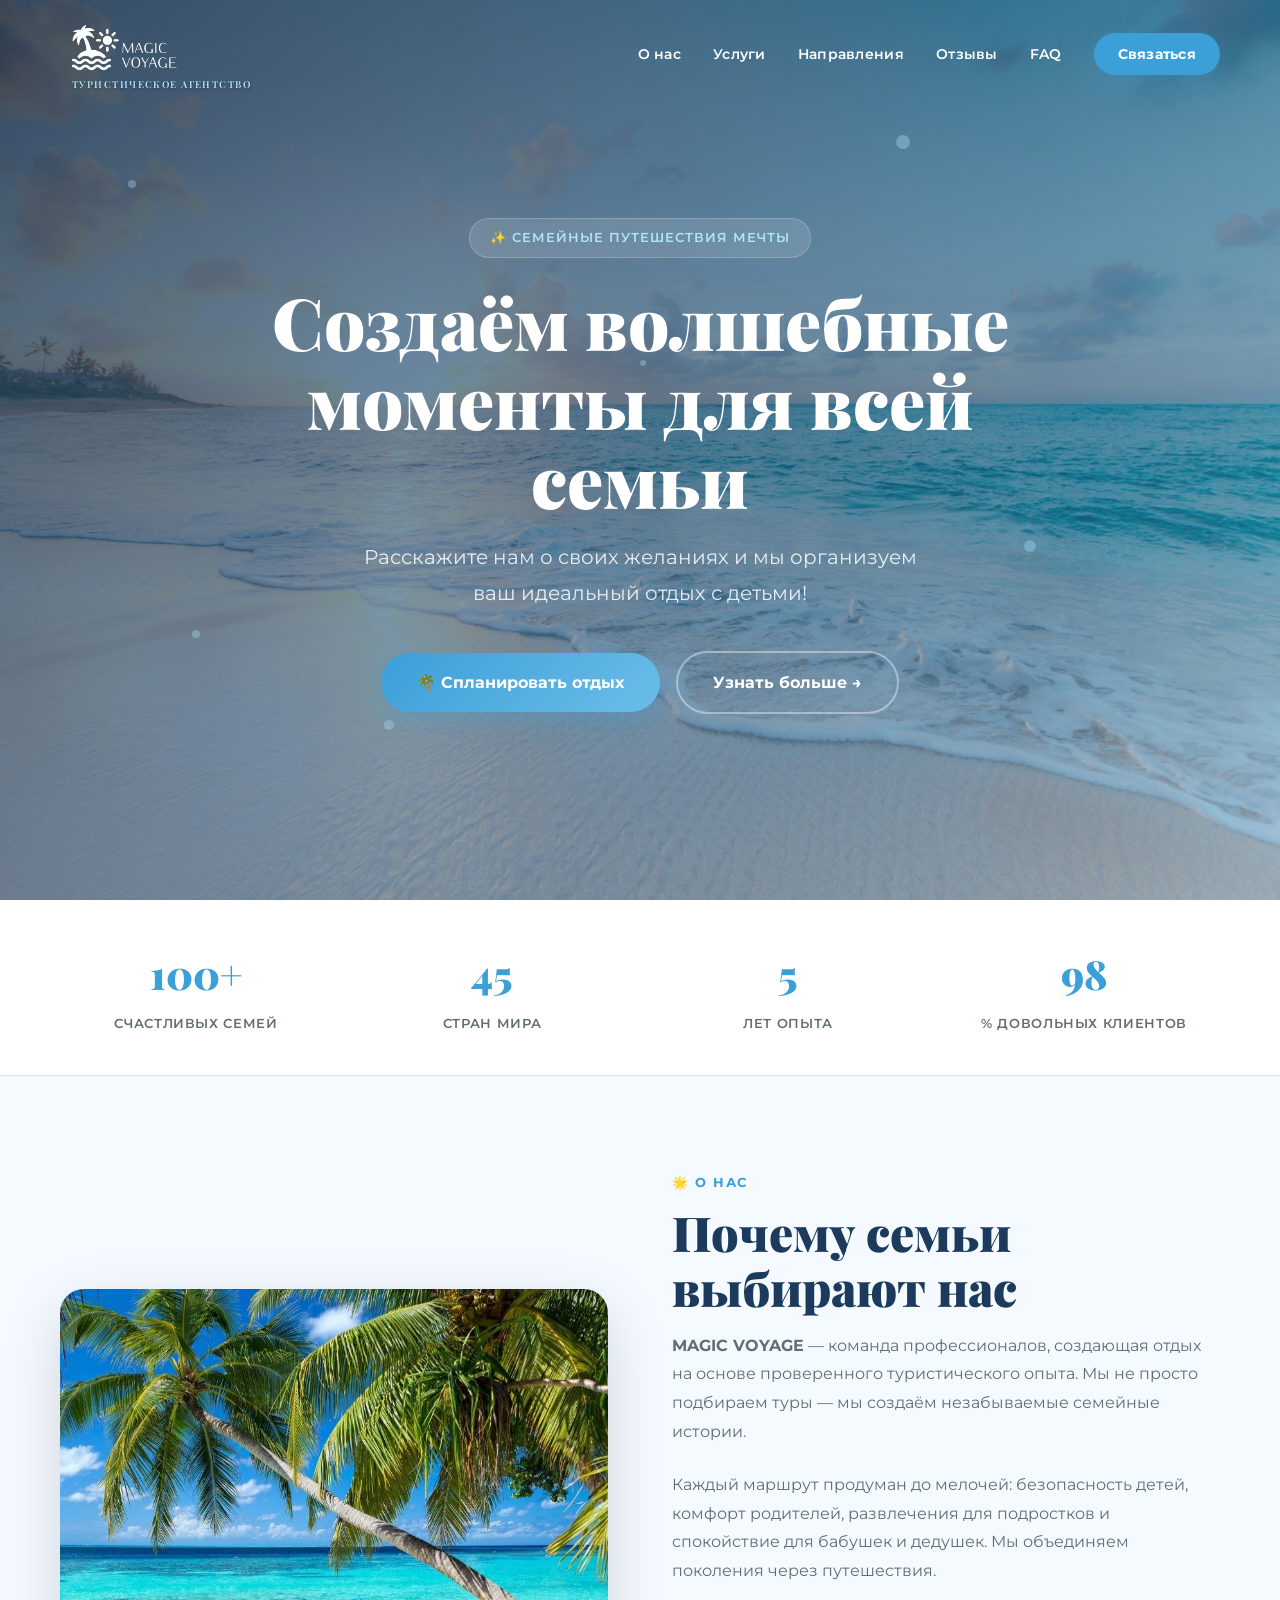
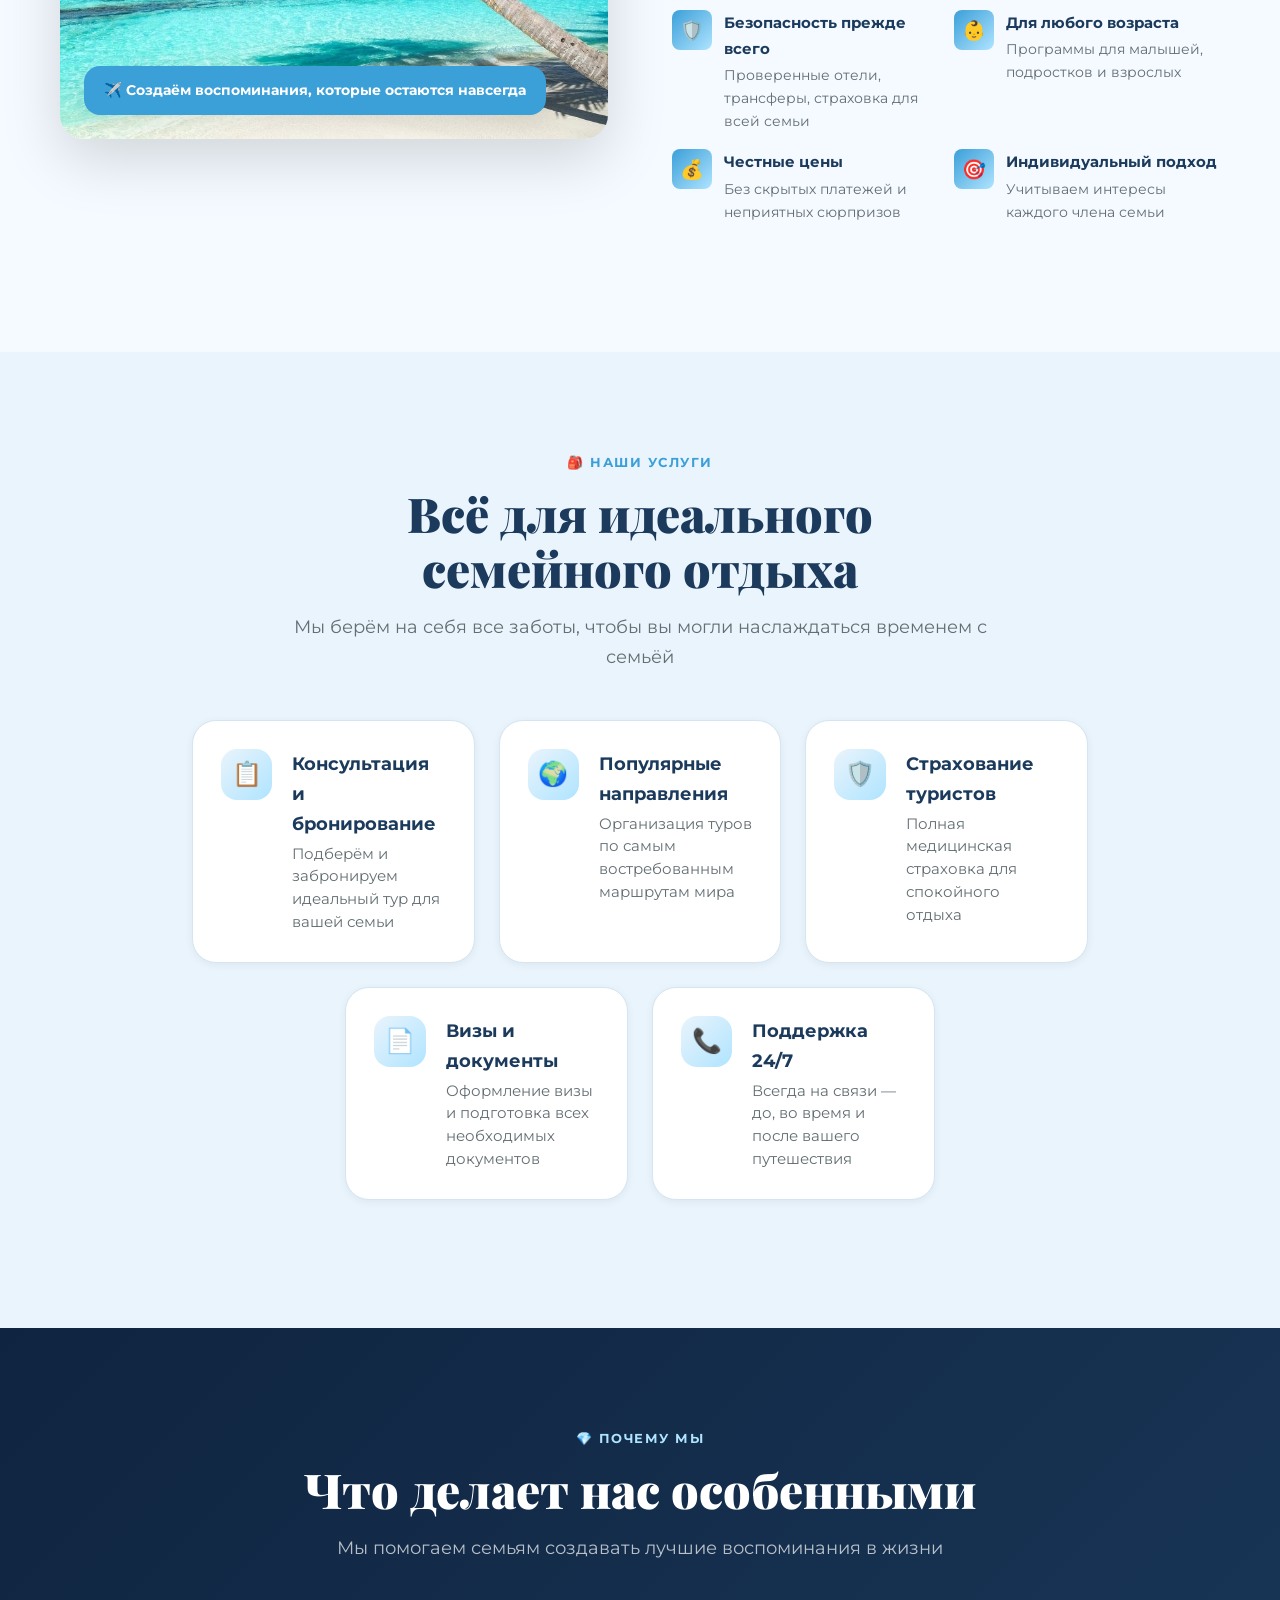
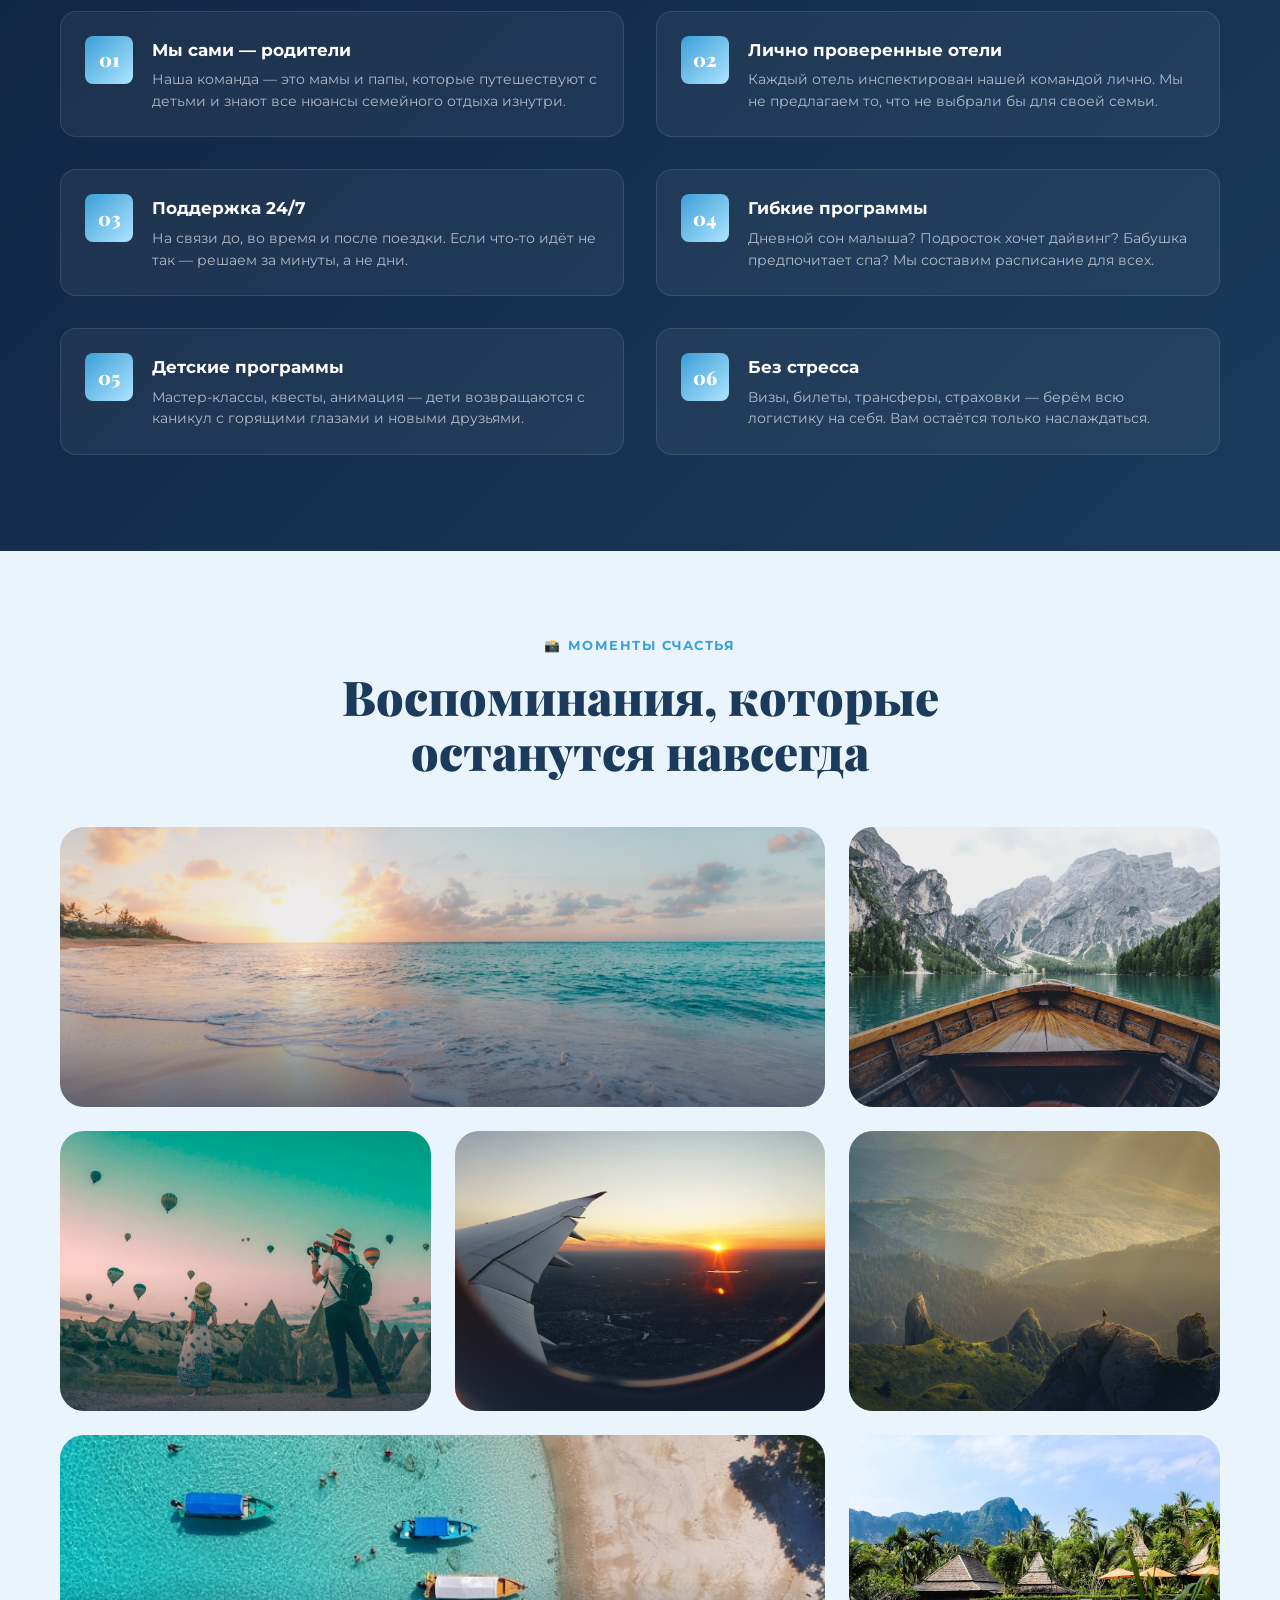
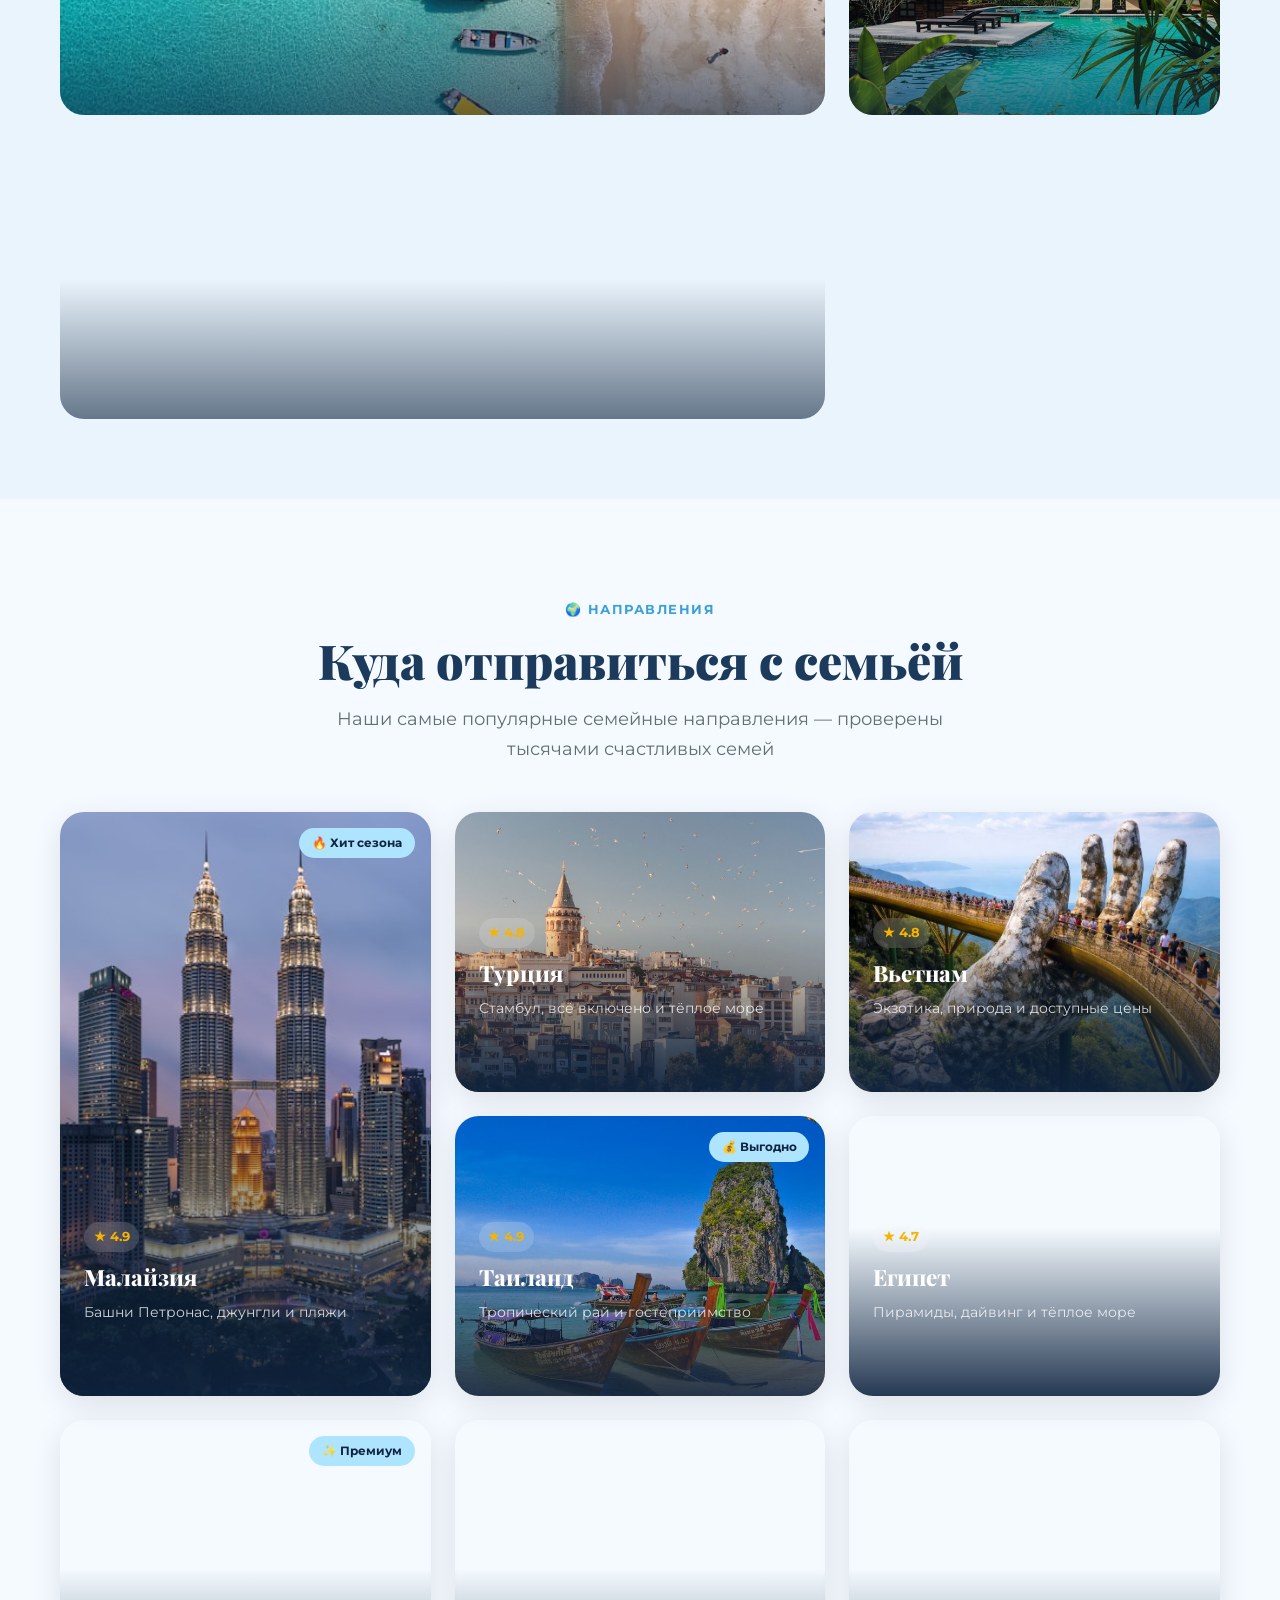
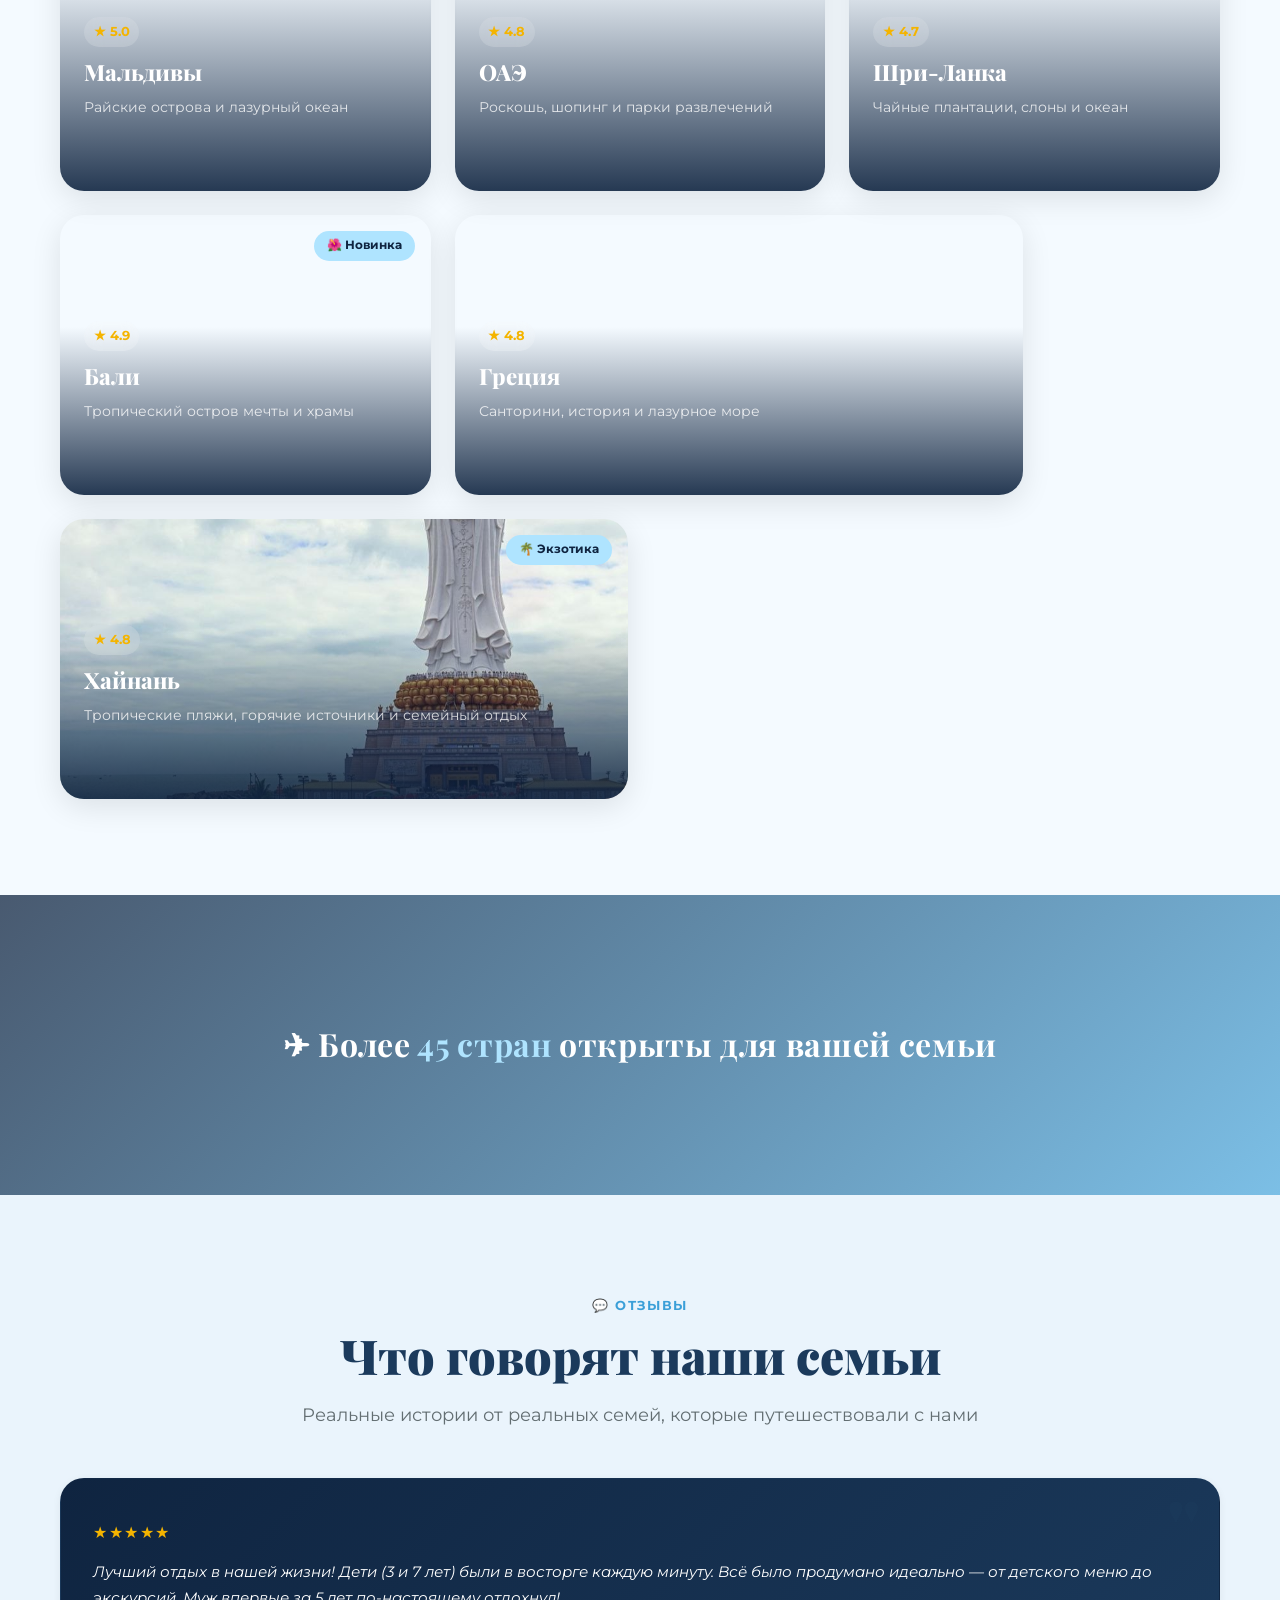
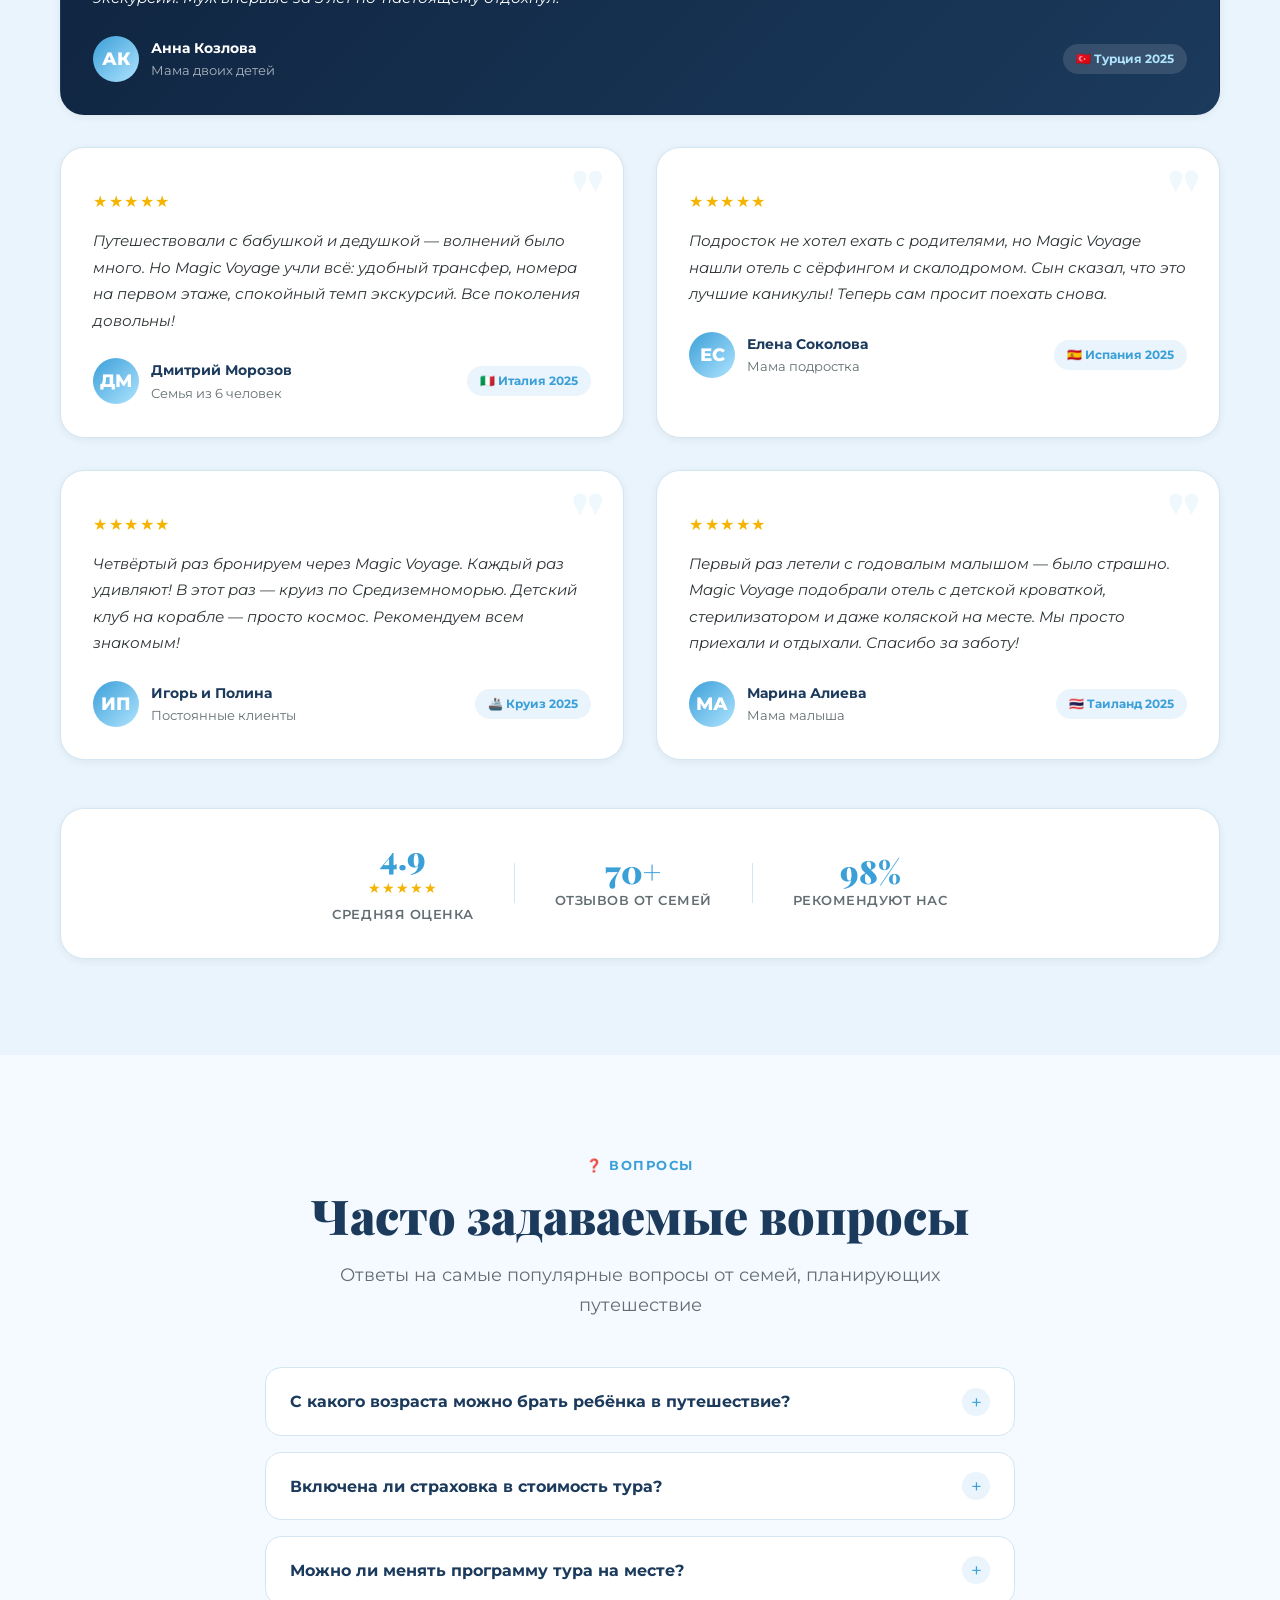
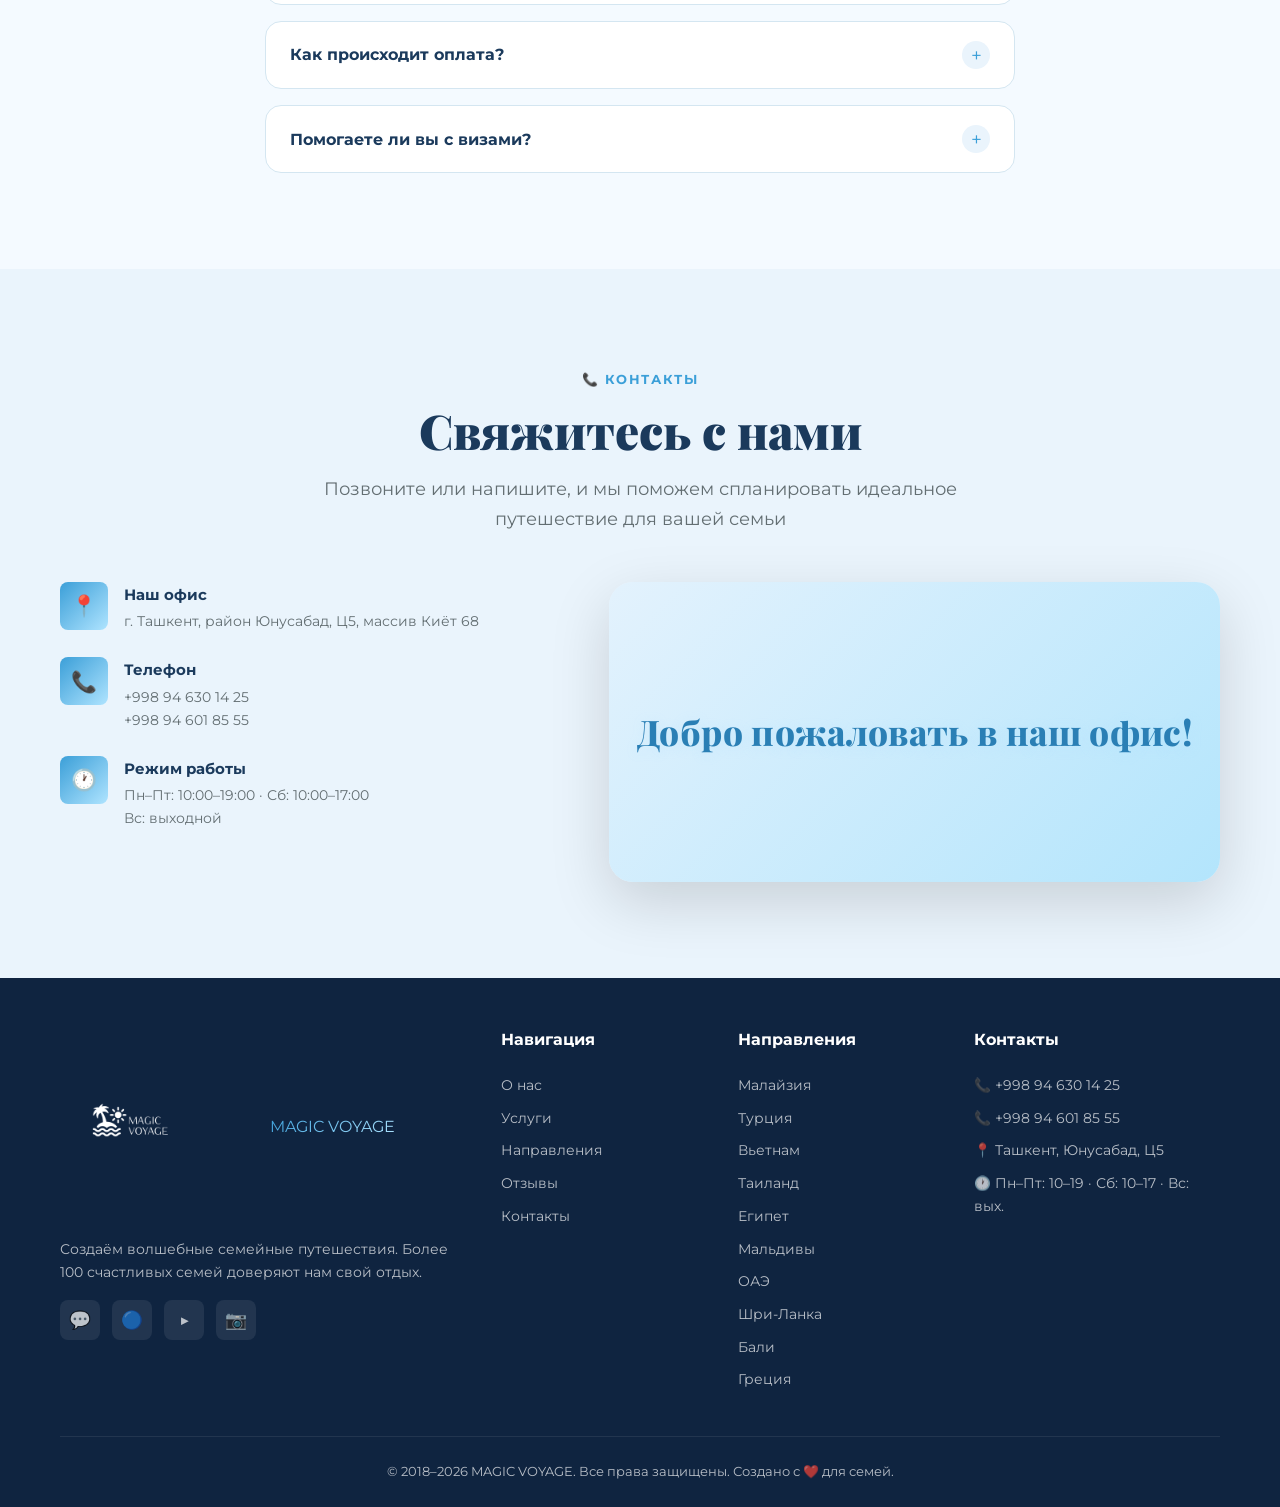
==== commit 460c4c30: "hainan file" ====
--- a/index.html
+++ b/index.html
@@ -536,6 +536,24 @@
             <a href="https://t.me/Luba262" target="_blank" rel="noopener" class="dest-card__btn">Узнать подробнее →</a>
           </div>
         </article>
+          <article class="dest-card reveal-scale">
+            <img
+              src="images/egypt2.jpg/hainan.jpg"
+              alt="Хайнань — остров тропических чудес и пляжей"
+              class="dest-card__img"
+              loading="lazy"
+              decoding="async"
+              width="800"
+              height="600"
+            >
+            <div class="dest-card__overlay">
+              <div class="dest-card__rating">★ 4.8</div>
+              <h3 class="dest-card__title">Хайнань</h3>
+              <p class="dest-card__desc">Тропические пляжи, горячие источники и семейный отдых</p>
+              <a href="https://t.me/Luba262" target="_blank" rel="noopener" class="dest-card__btn">Узнать подробнее →</a>
+            </div>
+            <span class="dest-card__tag">🌴 Экзотика</span>
+          </article>
       </div>
     </div>
   </section>
--- a/style.css
+++ b/style.css
@@ -187,7 +187,7 @@
   top: 0;
   left: 0;
   right: 0;
-  z-index: 9999;
+  z-index: 10003;
   padding: 1rem 0;
   padding-top: calc(1rem + env(safe-area-inset-top, 0px));
   transition: var(--transition);
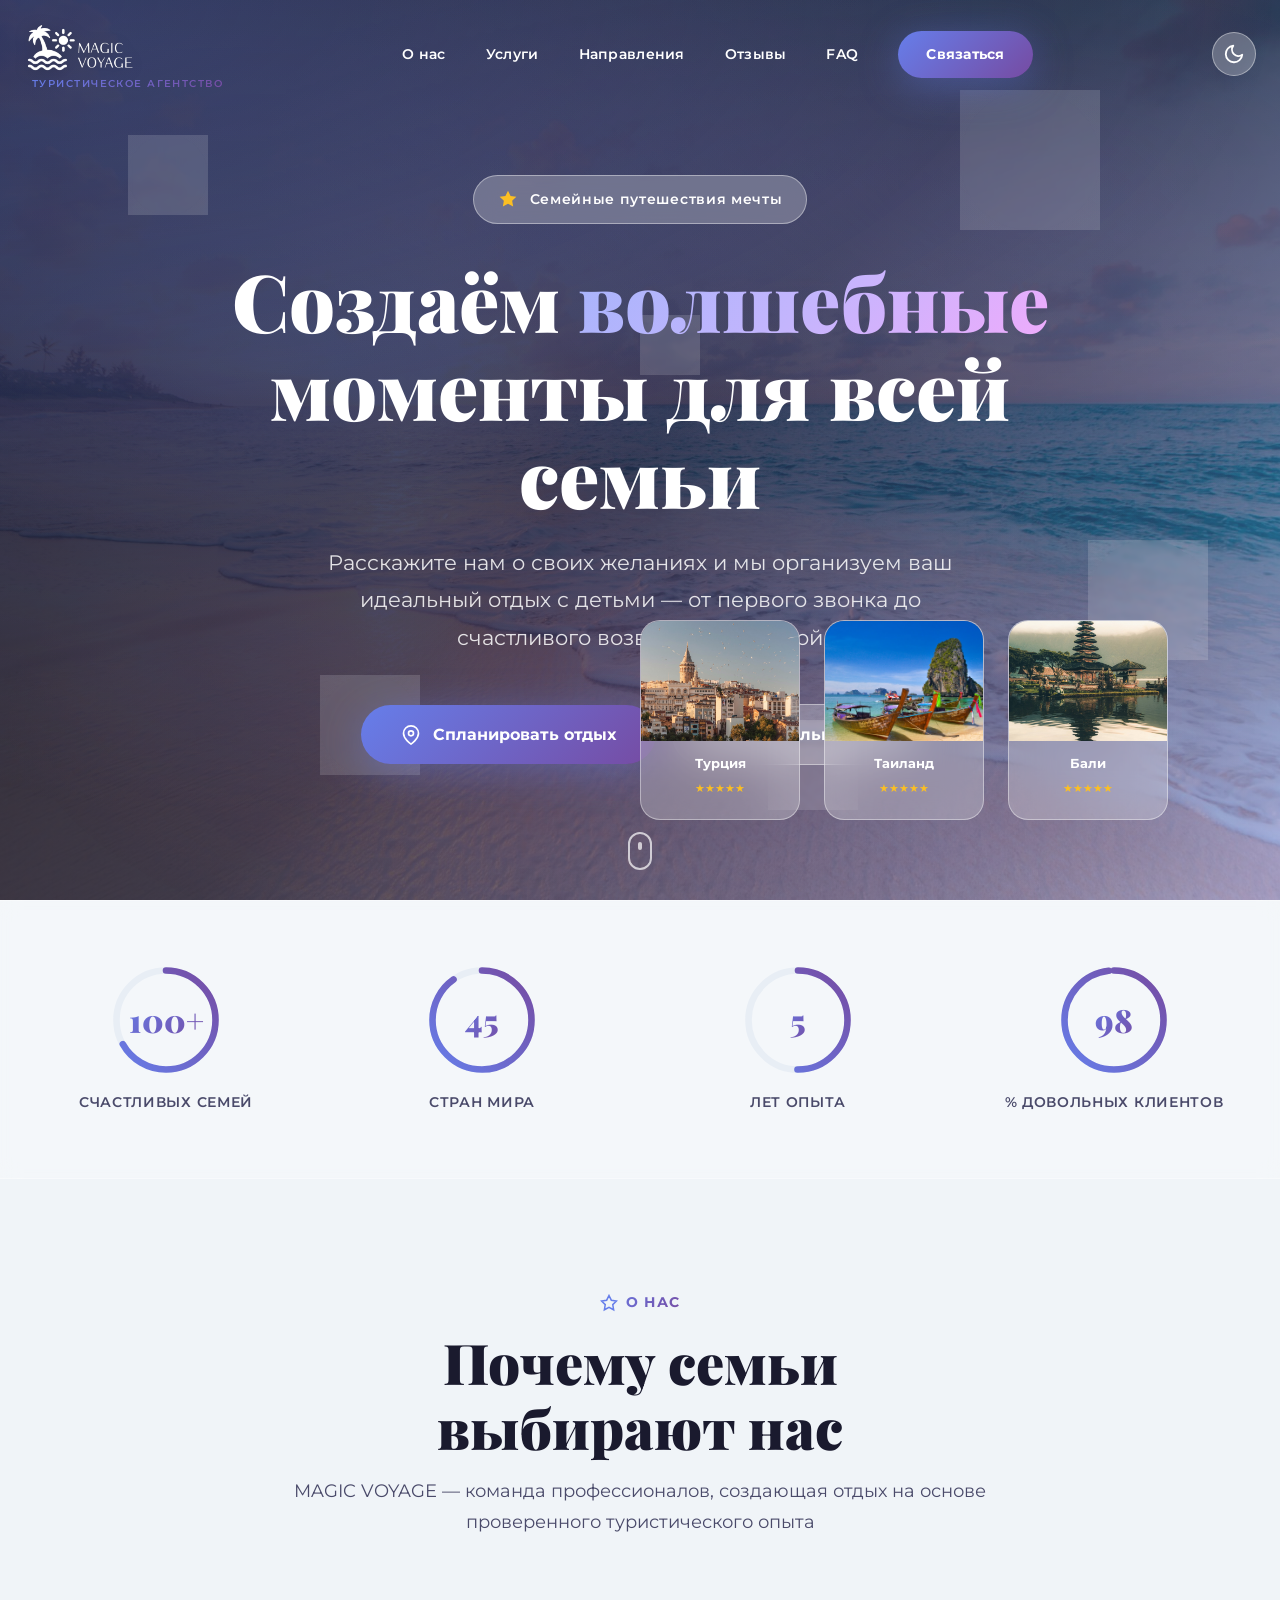
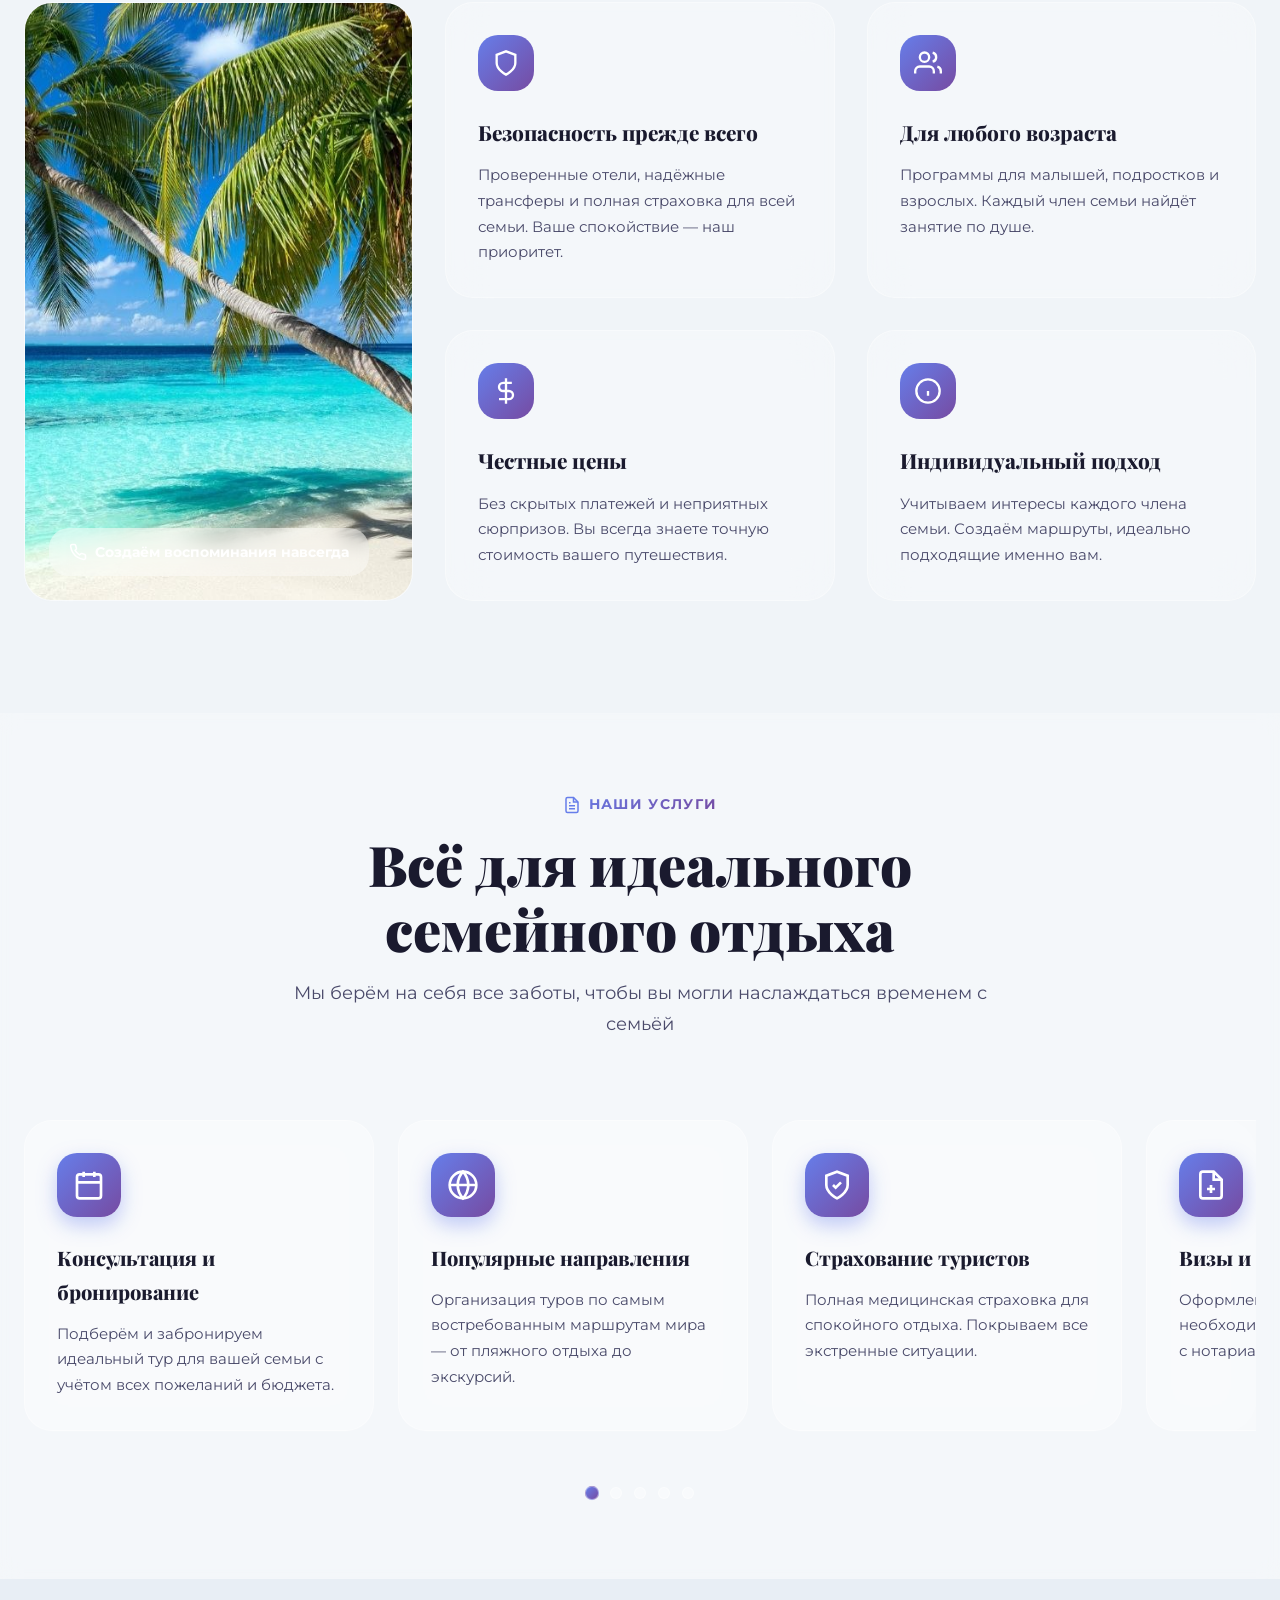
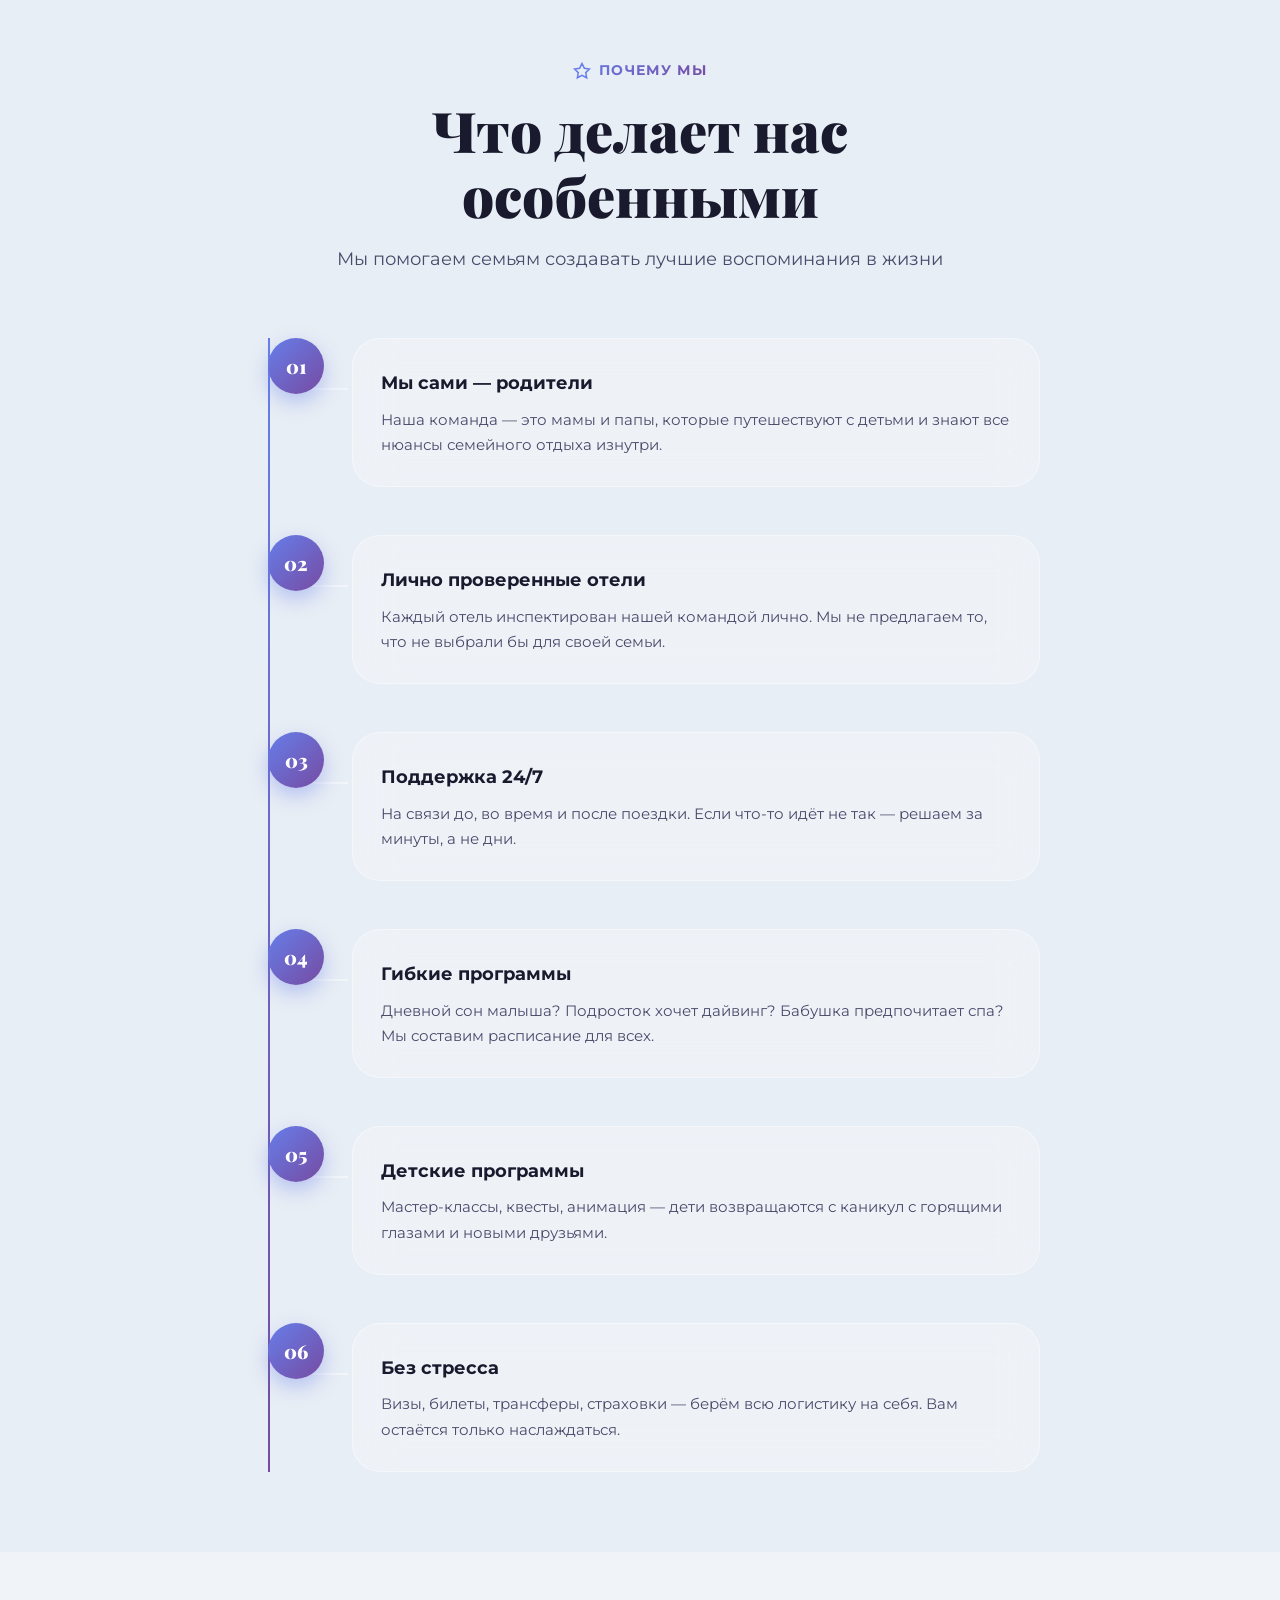
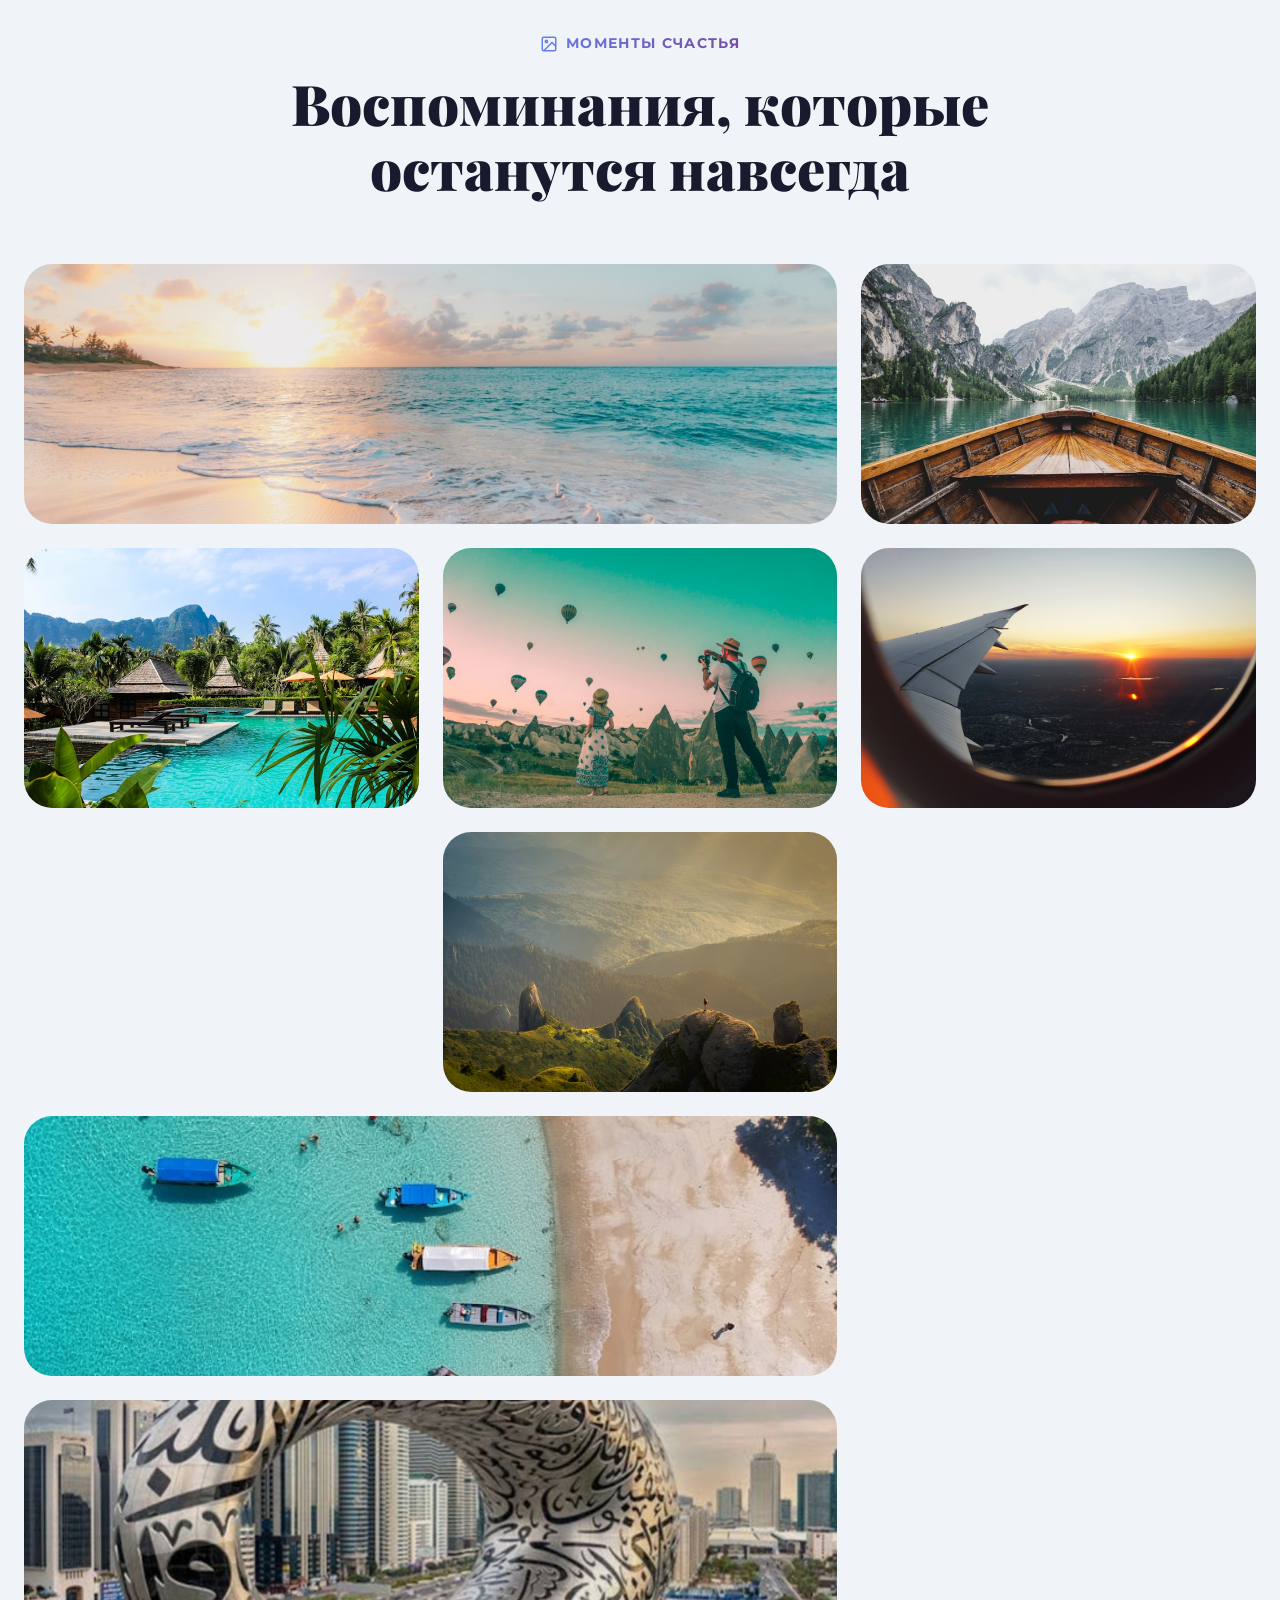
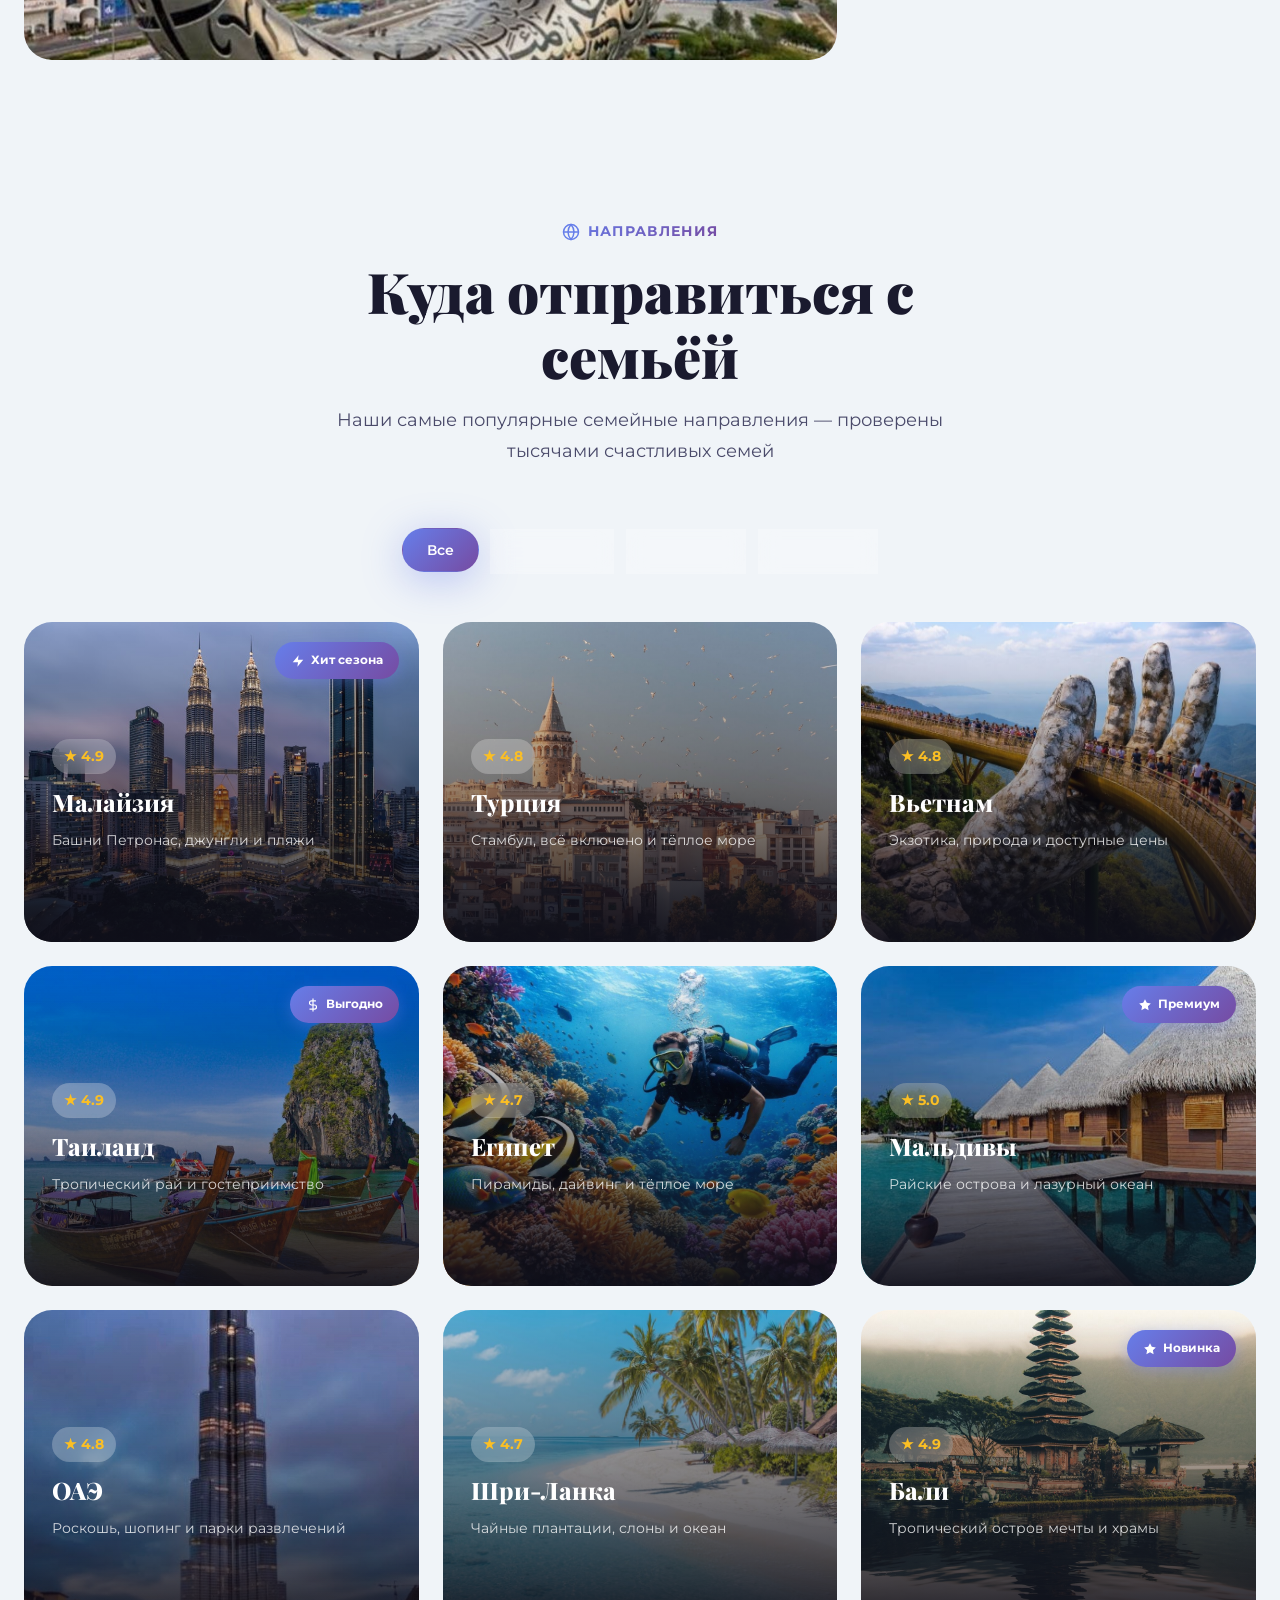
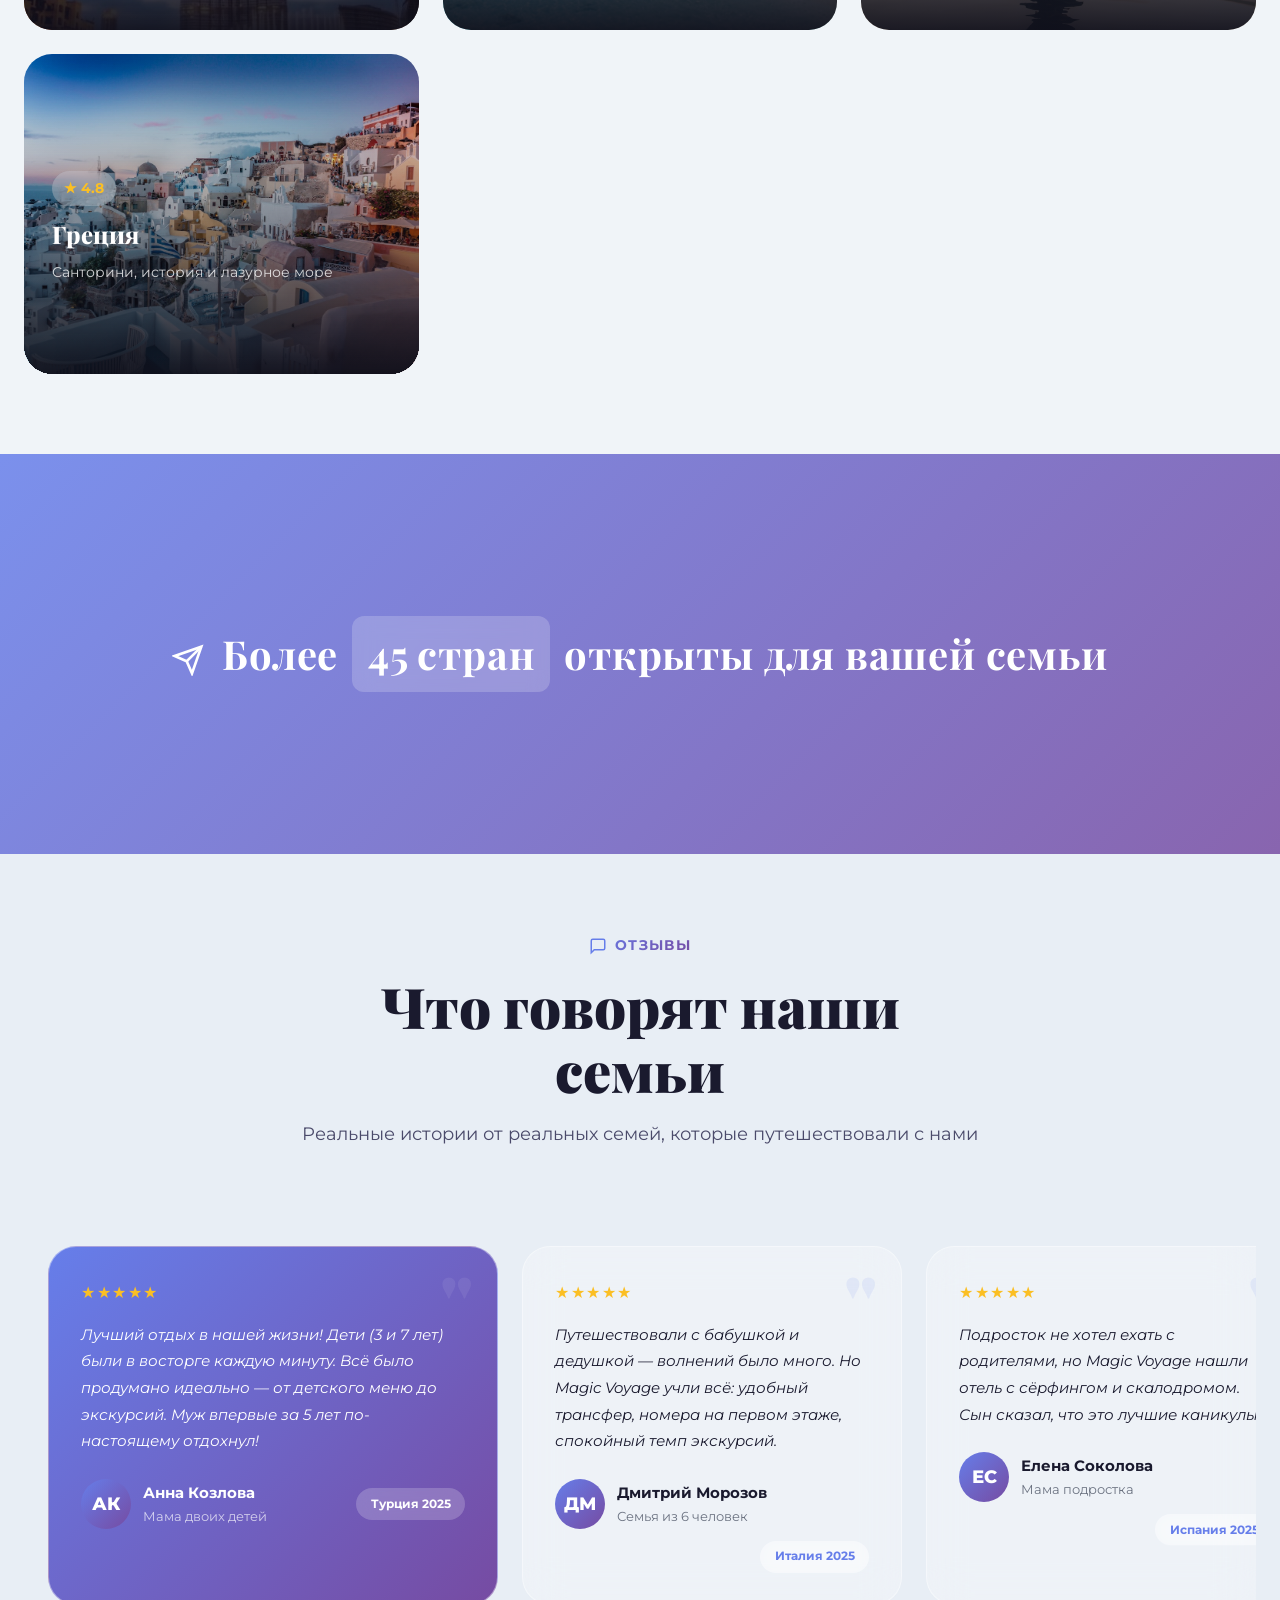
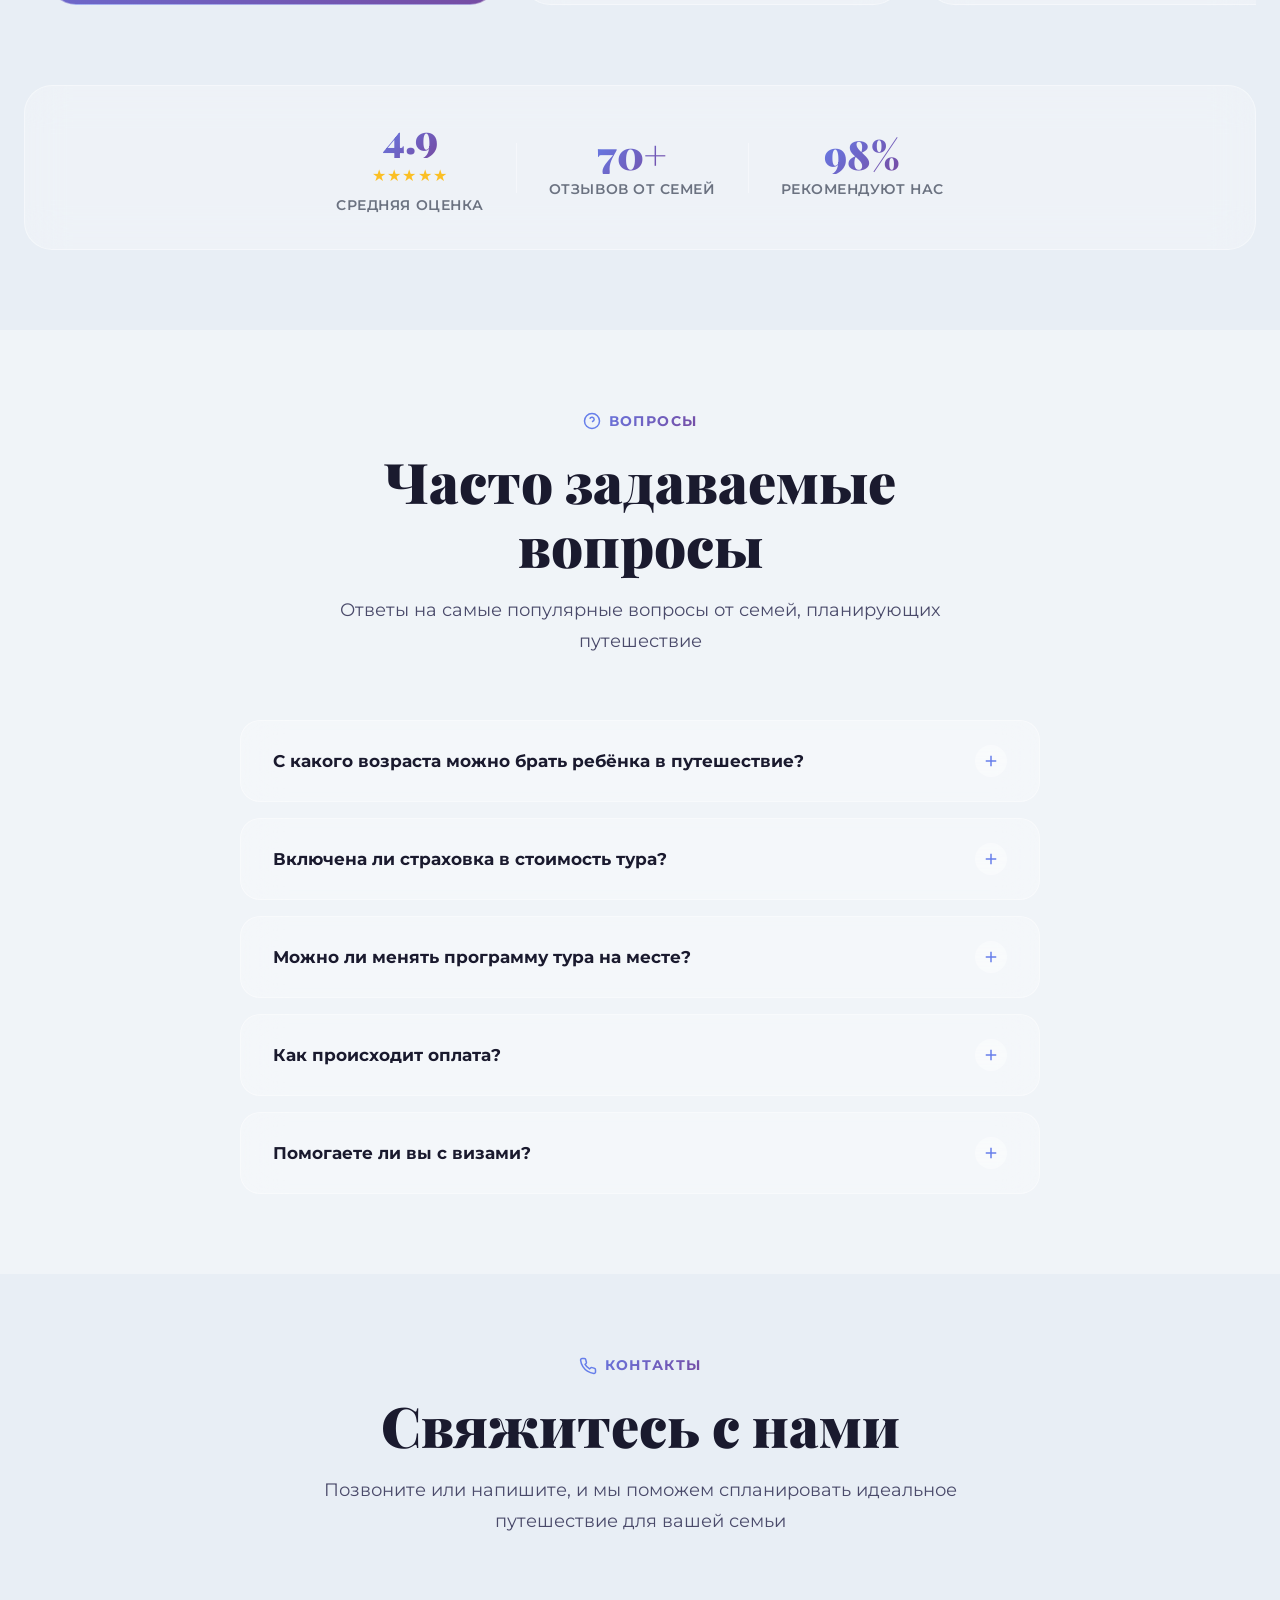
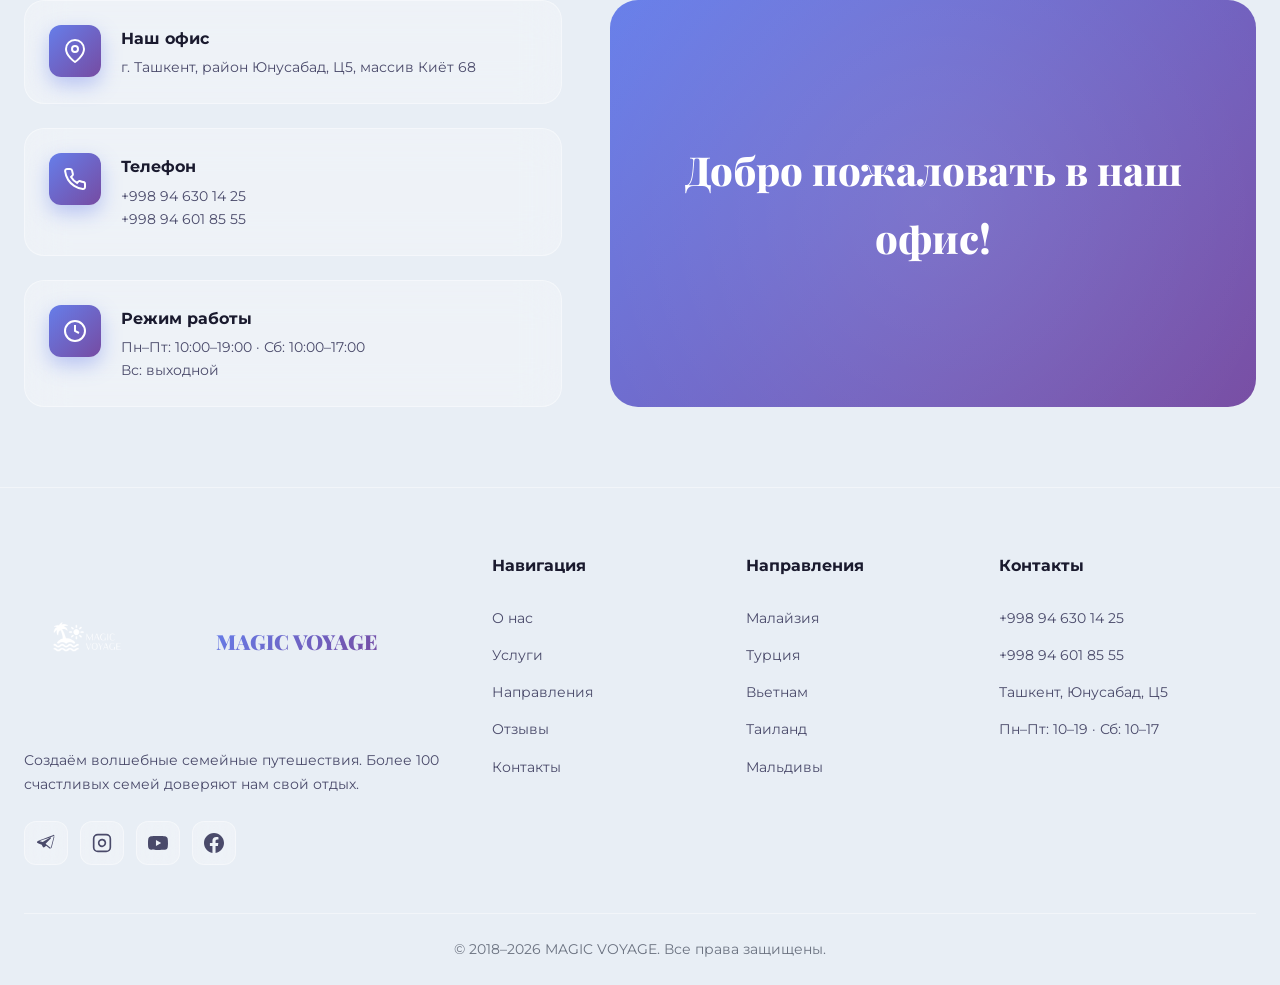
==== commit 23bcac1e: "New design" ====
--- a/index.html
+++ b/index.html
@@ -5,10 +5,21 @@
   <meta name="viewport" content="width=device-width, initial-scale=1.0, viewport-fit=cover">
   <title>MAGIC VOYAGE — Семейный туризм мечты</title>
   <meta name="description" content="MAGIC VOYAGE — мы создаём незабываемые семейные путешествия. Знаем всё о комфортном отдыхе для всей семьи.">
+  <meta name="theme-color" content="#667eea">
   <link rel="preconnect" href="https://fonts.googleapis.com">
   <link rel="preconnect" href="https://fonts.gstatic.com" crossorigin>
   <link href="https://fonts.googleapis.com/css2?family=Montserrat:wght@400;500;600;700;800;900&family=Playfair+Display:wght@700;800;900&display=swap" rel="stylesheet">
   <link rel="stylesheet" href="style.css">
+
+  <!-- SVG Gradient Definition -->
+  <svg width="0" height="0" style="position: absolute;">
+    <defs>
+      <linearGradient id="gradient" x1="0%" y1="0%" x2="100%" y2="100%">
+        <stop offset="0%" style="stop-color:#667eea"/>
+        <stop offset="100%" style="stop-color:#764ba2"/>
+      </linearGradient>
+    </defs>
+  </svg>
 </head>
 <body>
 
@@ -29,15 +40,35 @@
         <a href="#contact" class="nav__link nav__cta">Связаться</a>
       </div>
 
-      <button class="nav__burger" id="burger" aria-label="Открыть меню" aria-expanded="false">
-        <span class="nav__burger-line"></span>
-        <span class="nav__burger-line"></span>
-        <span class="nav__burger-line"></span>
-      </button>
+      <div style="display: flex; align-items: center; gap: 0.75rem;">
+        <!-- Theme Toggle -->
+        <button class="theme-toggle" id="themeToggle" aria-label="Переключить тему">
+          <svg class="icon-moon" viewBox="0 0 24 24" fill="none" stroke="currentColor" stroke-width="2" stroke-linecap="round" stroke-linejoin="round">
+            <path d="M21 12.79A9 9 0 1 1 11.21 3 7 7 0 0 0 21 12.79z"></path>
+          </svg>
+          <svg class="icon-sun" viewBox="0 0 24 24" fill="none" stroke="currentColor" stroke-width="2" stroke-linecap="round" stroke-linejoin="round">
+            <circle cx="12" cy="12" r="5"></circle>
+            <line x1="12" y1="1" x2="12" y2="3"></line>
+            <line x1="12" y1="21" x2="12" y2="23"></line>
+            <line x1="4.22" y1="4.22" x2="5.64" y2="5.64"></line>
+            <line x1="18.36" y1="18.36" x2="19.78" y2="19.78"></line>
+            <line x1="1" y1="12" x2="3" y2="12"></line>
+            <line x1="21" y1="12" x2="23" y2="12"></line>
+            <line x1="4.22" y1="19.78" x2="5.64" y2="18.36"></line>
+            <line x1="18.36" y1="5.64" x2="19.78" y2="4.22"></line>
+          </svg>
+        </button>
+
+        <button class="nav__burger" id="burger" aria-label="Открыть меню" aria-expanded="false">
+          <span class="nav__burger-line"></span>
+          <span class="nav__burger-line"></span>
+          <span class="nav__burger-line"></span>
+        </button>
+      </div>
     </div>
   </nav>
 
-  <!-- Mobile menu (outside nav to avoid nested position:fixed issues) -->
+  <!-- Mobile menu -->
   <div class="nav__mobile-menu" id="mobileMenu" role="dialog" aria-label="Мобильное меню">
     <a href="#about" class="nav__mobile-link">О нас</a>
     <a href="#services" class="nav__mobile-link">Услуги</a>
@@ -49,6 +80,9 @@
 
   <!-- HERO -->
   <section class="hero" id="hero">
+    <div class="hero__bg"></div>
+    <div class="hero__mesh"></div>
+
     <div class="hero__particles" aria-hidden="true">
       <div class="hero__particle"></div>
       <div class="hero__particle"></div>
@@ -59,501 +93,711 @@
     </div>
 
     <div class="hero__content">
-      <div class="hero__badge">✨ Семейные путешествия мечты</div>
+      <div class="hero__badge">
+        <svg viewBox="0 0 24 24" fill="currentColor">
+          <path d="M12 2L15.09 8.26L22 9.27L17 14.14L18.18 21.02L12 17.77L5.82 21.02L7 14.14L2 9.27L8.91 8.26L12 2Z"/>
+        </svg>
+        Семейные путешествия мечты
+      </div>
+
       <h1 class="hero__title">
-        Создаём волшебные моменты для всей семьи
+        Создаём <span class="hero__title-accent">волшебные</span> моменты для всей семьи
       </h1>
+
       <p class="hero__subtitle">
-        Расскажите нам о своих желаниях и мы организуем ваш идеальный отдых с детьми!
+        Расскажите нам о своих желаниях и мы организуем ваш идеальный отдых с детьми — от первого звонка до счастливого возвращения домой
       </p>
+
       <div class="hero__buttons">
-        <a href="#contact" class="btn btn--primary">🌴 Спланировать отдых</a>
-        <a href="#about" class="btn btn--outline">Узнать больше →</a>
-      </div>
+        <a href="#contact" class="btn btn--primary">
+          <svg viewBox="0 0 24 24" fill="none" stroke="currentColor" stroke-width="2" stroke-linecap="round" stroke-linejoin="round">
+            <path d="M21 10c0 7-9 13-9 13s-9-6-9-13a9 9 0 0 1 18 0z"></path>
+            <circle cx="12" cy="10" r="3"></circle>
+          </svg>
+          Спланировать отдых
+        </a>
+        <a href="#about" class="btn btn--glass">
+          Узнать больше
+          <svg viewBox="0 0 24 24" fill="none" stroke="currentColor" stroke-width="2" stroke-linecap="round" stroke-linejoin="round">
+            <line x1="5" y1="12" x2="19" y2="12"></line>
+            <polyline points="12 5 19 12 12 19"></polyline>
+          </svg>
+        </a>
+      </div>
+    </div>
+
+    <!-- Floating destination cards -->
+    <div class="hero__floating-cards">
+      <div class="hero__floating-card">
+        <img src="images/turkey.jpg" alt="Турция" loading="lazy">
+        <div class="hero__floating-card-content">
+          <div class="hero__floating-card-title">Турция</div>
+          <div class="hero__floating-card-rating">★★★★★</div>
+        </div>
+      </div>
+      <div class="hero__floating-card">
+        <img src="images/thailand.jpg" alt="Таиланд" loading="lazy">
+        <div class="hero__floating-card-content">
+          <div class="hero__floating-card-title">Таиланд</div>
+          <div class="hero__floating-card-rating">★★★★★</div>
+        </div>
+      </div>
+      <div class="hero__floating-card">
+        <img src="images/bali.jpg" alt="Бали" loading="lazy">
+        <div class="hero__floating-card-content">
+          <div class="hero__floating-card-title">Бали</div>
+          <div class="hero__floating-card-rating">★★★★★</div>
+        </div>
+      </div>
+    </div>
+
+    <!-- Scroll indicator -->
+    <div class="hero__scroll">
+      <div class="hero__scroll-mouse"></div>
     </div>
   </section>
 
-  <!-- TRUST BAR -->
+  <!-- TRUST BAR with Circular Progress -->
   <section class="trust-bar" aria-label="Наши достижения">
     <div class="container">
       <div class="trust-bar__inner">
         <div class="trust-bar__item reveal">
-          <div class="trust-bar__number" data-count="100">0</div>
+          <div class="trust-bar__circle" data-value="100" data-max="150">
+            <svg viewBox="0 0 100 100">
+              <circle class="trust-bar__circle-bg" cx="50" cy="50" r="45"/>
+              <circle class="trust-bar__circle-progress" cx="50" cy="50" r="45"/>
+            </svg>
+            <span class="trust-bar__number" data-count="100">0</span>
+          </div>
           <div class="trust-bar__label">Счастливых семей</div>
         </div>
         <div class="trust-bar__item reveal">
-          <div class="trust-bar__number" data-count="45">0</div>
+          <div class="trust-bar__circle" data-value="45" data-max="50">
+            <svg viewBox="0 0 100 100">
+              <circle class="trust-bar__circle-bg" cx="50" cy="50" r="45"/>
+              <circle class="trust-bar__circle-progress" cx="50" cy="50" r="45"/>
+            </svg>
+            <span class="trust-bar__number" data-count="45">0</span>
+          </div>
           <div class="trust-bar__label">Стран мира</div>
         </div>
         <div class="trust-bar__item reveal">
-          <div class="trust-bar__number" data-count="5">0</div>
+          <div class="trust-bar__circle" data-value="5" data-max="10">
+            <svg viewBox="0 0 100 100">
+              <circle class="trust-bar__circle-bg" cx="50" cy="50" r="45"/>
+              <circle class="trust-bar__circle-progress" cx="50" cy="50" r="45"/>
+            </svg>
+            <span class="trust-bar__number" data-count="5">0</span>
+          </div>
           <div class="trust-bar__label">Лет опыта</div>
         </div>
         <div class="trust-bar__item reveal">
-          <div class="trust-bar__number" data-count="98">0</div>
+          <div class="trust-bar__circle" data-value="98" data-max="100">
+            <svg viewBox="0 0 100 100">
+              <circle class="trust-bar__circle-bg" cx="50" cy="50" r="45"/>
+              <circle class="trust-bar__circle-progress" cx="50" cy="50" r="45"/>
+            </svg>
+            <span class="trust-bar__number" data-count="98">0</span>
+          </div>
           <div class="trust-bar__label">% довольных клиентов</div>
         </div>
       </div>
     </div>
   </section>
 
-  <!-- ABOUT -->
+  <!-- ABOUT - Bento Grid -->
   <section class="section" id="about">
     <div class="container">
-      <div class="about__grid">
-        <div class="about__image-wrapper reveal-left">
-          <img
-            src="images/egypt2.jpg/about-family-new.jpg.jpg"
-            alt="Счастливая семья на отдыхе у моря"
-            class="about__image"
-            loading="lazy"
-            decoding="async"
-            width="800"
-            height="450"
-          >
-          <div class="about__image-badge">✈️ Создаём воспоминания, которые остаются навсегда</div>
-        </div>
-        <div class="about__content reveal-right">
-          <div class="section__tag">🌟 О нас</div>
-          <h2 class="section__title">Почему семьи выбирают нас</h2>
-          <p class="about__text">
-            <strong>MAGIC VOYAGE</strong> — команда профессионалов, создающая отдых на основе проверенного туристического опыта. Мы не просто подбираем туры — мы создаём незабываемые семейные истории.
-          </p>
-          <p class="about__text">
-            Каждый маршрут продуман до мелочей: безопасность детей, комфорт родителей, развлечения для подростков и спокойствие для бабушек и дедушек. Мы объединяем поколения через путешествия.
-          </p>
-          <div class="about__features">
-            <div class="about__feature">
-              <div class="about__feature-icon">🛡️</div>
-              <div class="about__feature-text">
-                <h4>Безопасность прежде всего</h4>
-                <p>Проверенные отели, трансферы, страховка для всей семьи</p>
-              </div>
-            </div>
-            <div class="about__feature">
-              <div class="about__feature-icon">👶</div>
-              <div class="about__feature-text">
-                <h4>Для любого возраста</h4>
-                <p>Программы для малышей, подростков и взрослых</p>
-              </div>
-            </div>
-            <div class="about__feature">
-              <div class="about__feature-icon">💰</div>
-              <div class="about__feature-text">
-                <h4>Честные цены</h4>
-                <p>Без скрытых платежей и неприятных сюрпризов</p>
-              </div>
-            </div>
-            <div class="about__feature">
-              <div class="about__feature-icon">🎯</div>
-              <div class="about__feature-text">
-                <h4>Индивидуальный подход</h4>
-                <p>Учитываем интересы каждого члена семьи</p>
-              </div>
-            </div>
-          </div>
+      <div class="section__header reveal">
+        <div class="section__tag">
+          <svg viewBox="0 0 24 24" fill="none" stroke="currentColor" stroke-width="2">
+            <polygon points="12 2 15.09 8.26 22 9.27 17 14.14 18.18 21.02 12 17.77 5.82 21.02 7 14.14 2 9.27 8.91 8.26 12 2"/>
+          </svg>
+          О нас
+        </div>
+        <h2 class="section__title">Почему семьи выбирают нас</h2>
+        <p class="section__subtitle">
+          MAGIC VOYAGE — команда профессионалов, создающая отдых на основе проверенного туристического опыта
+        </p>
+      </div>
+
+      <div class="about__bento stagger-children">
+        <!-- Image card -->
+        <div class="bento-card bento-card--image reveal">
+          <img src="images/egypt2.jpg/about-family-new.jpg.jpg" alt="Счастливая семья на отдыхе" loading="lazy">
+          <div class="bento-card__badge">
+            <svg viewBox="0 0 24 24" fill="none" stroke="currentColor" stroke-width="2" width="18" height="18">
+              <path d="M22 16.92v3a2 2 0 0 1-2.18 2 19.79 19.79 0 0 1-8.63-3.07 19.5 19.5 0 0 1-6-6 19.79 19.79 0 0 1-3.07-8.67A2 2 0 0 1 4.11 2h3a2 2 0 0 1 2 1.72c.127.96.361 1.903.7 2.81a2 2 0 0 1-.45 2.11L8.09 9.91a16 16 0 0 0 6 6l1.27-1.27a2 2 0 0 1 2.11-.45c.907.339 1.85.573 2.81.7A2 2 0 0 1 22 16.92z"/>
+            </svg>
+            Создаём воспоминания навсегда
+          </div>
+        </div>
+
+        <!-- Safety card -->
+        <div class="bento-card reveal">
+          <div class="bento-card__icon">
+            <svg viewBox="0 0 24 24" fill="none" stroke="currentColor" stroke-width="2">
+              <path d="M12 22s8-4 8-10V5l-8-3-8 3v7c0 6 8 10 8 10z"/>
+            </svg>
+          </div>
+          <h3 class="bento-card__title">Безопасность прежде всего</h3>
+          <p class="bento-card__text">Проверенные отели, надёжные трансферы и полная страховка для всей семьи. Ваше спокойствие — наш приоритет.</p>
+        </div>
+
+        <!-- Age card -->
+        <div class="bento-card reveal">
+          <div class="bento-card__icon">
+            <svg viewBox="0 0 24 24" fill="none" stroke="currentColor" stroke-width="2">
+              <path d="M17 21v-2a4 4 0 0 0-4-4H5a4 4 0 0 0-4 4v2"/>
+              <circle cx="9" cy="7" r="4"/>
+              <path d="M23 21v-2a4 4 0 0 0-3-3.87"/>
+              <path d="M16 3.13a4 4 0 0 1 0 7.75"/>
+            </svg>
+          </div>
+          <h3 class="bento-card__title">Для любого возраста</h3>
+          <p class="bento-card__text">Программы для малышей, подростков и взрослых. Каждый член семьи найдёт занятие по душе.</p>
+        </div>
+
+        <!-- Pricing card -->
+        <div class="bento-card reveal">
+          <div class="bento-card__icon">
+            <svg viewBox="0 0 24 24" fill="none" stroke="currentColor" stroke-width="2">
+              <line x1="12" y1="1" x2="12" y2="23"/>
+              <path d="M17 5H9.5a3.5 3.5 0 0 0 0 7h5a3.5 3.5 0 0 1 0 7H6"/>
+            </svg>
+          </div>
+          <h3 class="bento-card__title">Честные цены</h3>
+          <p class="bento-card__text">Без скрытых платежей и неприятных сюрпризов. Вы всегда знаете точную стоимость вашего путешествия.</p>
+        </div>
+
+        <!-- Individual card -->
+        <div class="bento-card reveal">
+          <div class="bento-card__icon">
+            <svg viewBox="0 0 24 24" fill="none" stroke="currentColor" stroke-width="2">
+              <circle cx="12" cy="12" r="10"/>
+              <path d="M12 16v-4"/>
+              <path d="M12 8h.01"/>
+            </svg>
+          </div>
+          <h3 class="bento-card__title">Индивидуальный подход</h3>
+          <p class="bento-card__text">Учитываем интересы каждого члена семьи. Создаём маршруты, идеально подходящие именно вам.</p>
         </div>
       </div>
     </div>
   </section>
 
-  <!-- SERVICES -->
-  <section class="section section--alt" id="services">
+  <!-- SERVICES - Horizontal Scroll -->
+  <section class="services-section section--glass" id="services">
     <div class="container">
       <div class="section__header reveal">
-        <div class="section__tag">🎒 Наши услуги</div>
+        <div class="section__tag">
+          <svg viewBox="0 0 24 24" fill="none" stroke="currentColor" stroke-width="2">
+            <path d="M14 2H6a2 2 0 0 0-2 2v16a2 2 0 0 0 2 2h12a2 2 0 0 0 2-2V8z"/>
+            <polyline points="14 2 14 8 20 8"/>
+            <line x1="16" y1="13" x2="8" y2="13"/>
+            <line x1="16" y1="17" x2="8" y2="17"/>
+            <polyline points="10 9 9 9 8 9"/>
+          </svg>
+          Наши услуги
+        </div>
         <h2 class="section__title">Всё для идеального семейного отдыха</h2>
         <p class="section__subtitle">
           Мы берём на себя все заботы, чтобы вы могли наслаждаться временем с семьёй
         </p>
       </div>
 
-      <ul class="services__summary reveal">
-        <li class="services__summary-item">
-          <div class="services__summary-icon-wrap">
-            <span class="services__summary-icon">📋</span>
-          </div>
-          <div class="services__summary-content">
-            <h3 class="services__summary-title">Консультация и бронирование</h3>
-            <p class="services__summary-desc">Подберём и забронируем идеальный тур для вашей семьи</p>
-          </div>
-        </li>
-        <li class="services__summary-item">
-          <div class="services__summary-icon-wrap">
-            <span class="services__summary-icon">🌍</span>
-          </div>
-          <div class="services__summary-content">
-            <h3 class="services__summary-title">Популярные направления</h3>
-            <p class="services__summary-desc">Организация туров по самым востребованным маршрутам мира</p>
-          </div>
-        </li>
-        <li class="services__summary-item">
-          <div class="services__summary-icon-wrap">
-            <span class="services__summary-icon">🛡️</span>
-          </div>
-          <div class="services__summary-content">
-            <h3 class="services__summary-title">Страхование туристов</h3>
-            <p class="services__summary-desc">Полная медицинская страховка для спокойного отдыха</p>
-          </div>
-        </li>
-        <li class="services__summary-item">
-          <div class="services__summary-icon-wrap">
-            <span class="services__summary-icon">📄</span>
-          </div>
-          <div class="services__summary-content">
-            <h3 class="services__summary-title">Визы и документы</h3>
-            <p class="services__summary-desc">Оформление визы и подготовка всех необходимых документов</p>
-          </div>
-        </li>
-        <li class="services__summary-item">
-          <div class="services__summary-icon-wrap">
-            <span class="services__summary-icon">📞</span>
-          </div>
-          <div class="services__summary-content">
-            <h3 class="services__summary-title">Поддержка 24/7</h3>
-            <p class="services__summary-desc">Всегда на связи — до, во время и после вашего путешествия</p>
-          </div>
-        </li>
-      </ul>
+      <div class="services__scroll-wrapper">
+        <div class="services__scroll">
+          <article class="service-card">
+            <div class="service-card__icon">
+              <svg viewBox="0 0 24 24" fill="none" stroke="currentColor" stroke-width="2">
+                <rect x="3" y="4" width="18" height="18" rx="2" ry="2"/>
+                <line x1="16" y1="2" x2="16" y2="6"/>
+                <line x1="8" y1="2" x2="8" y2="6"/>
+                <line x1="3" y1="10" x2="21" y2="10"/>
+              </svg>
+            </div>
+            <h3 class="service-card__title">Консультация и бронирование</h3>
+            <p class="service-card__text">Подберём и забронируем идеальный тур для вашей семьи с учётом всех пожеланий и бюджета.</p>
+          </article>
+
+          <article class="service-card">
+            <div class="service-card__icon">
+              <svg viewBox="0 0 24 24" fill="none" stroke="currentColor" stroke-width="2">
+                <circle cx="12" cy="12" r="10"/>
+                <line x1="2" y1="12" x2="22" y2="12"/>
+                <path d="M12 2a15.3 15.3 0 0 1 4 10 15.3 15.3 0 0 1-4 10 15.3 15.3 0 0 1-4-10 15.3 15.3 0 0 1 4-10z"/>
+              </svg>
+            </div>
+            <h3 class="service-card__title">Популярные направления</h3>
+            <p class="service-card__text">Организация туров по самым востребованным маршрутам мира — от пляжного отдыха до экскурсий.</p>
+          </article>
+
+          <article class="service-card">
+            <div class="service-card__icon">
+              <svg viewBox="0 0 24 24" fill="none" stroke="currentColor" stroke-width="2">
+                <path d="M12 22s8-4 8-10V5l-8-3-8 3v7c0 6 8 10 8 10z"/>
+                <path d="M9 12l2 2 4-4"/>
+              </svg>
+            </div>
+            <h3 class="service-card__title">Страхование туристов</h3>
+            <p class="service-card__text">Полная медицинская страховка для спокойного отдыха. Покрываем все экстренные ситуации.</p>
+          </article>
+
+          <article class="service-card">
+            <div class="service-card__icon">
+              <svg viewBox="0 0 24 24" fill="none" stroke="currentColor" stroke-width="2">
+                <path d="M14 2H6a2 2 0 0 0-2 2v16a2 2 0 0 0 2 2h12a2 2 0 0 0 2-2V8z"/>
+                <polyline points="14 2 14 8 20 8"/>
+                <line x1="12" y1="18" x2="12" y2="12"/>
+                <line x1="9" y1="15" x2="15" y2="15"/>
+              </svg>
+            </div>
+            <h3 class="service-card__title">Визы и документы</h3>
+            <p class="service-card__text">Оформление виз и подготовка всех необходимых документов. Помощь с нотариальными доверенностями.</p>
+          </article>
+
+          <article class="service-card">
+            <div class="service-card__icon">
+              <svg viewBox="0 0 24 24" fill="none" stroke="currentColor" stroke-width="2">
+                <path d="M22 16.92v3a2 2 0 0 1-2.18 2 19.79 19.79 0 0 1-8.63-3.07 19.5 19.5 0 0 1-6-6 19.79 19.79 0 0 1-3.07-8.67A2 2 0 0 1 4.11 2h3a2 2 0 0 1 2 1.72c.127.96.361 1.903.7 2.81a2 2 0 0 1-.45 2.11L8.09 9.91a16 16 0 0 0 6 6l1.27-1.27a2 2 0 0 1 2.11-.45c.907.339 1.85.573 2.81.7A2 2 0 0 1 22 16.92z"/>
+              </svg>
+            </div>
+            <h3 class="service-card__title">Поддержка 24/7</h3>
+            <p class="service-card__text">Всегда на связи — до, во время и после вашего путешествия. Решаем вопросы за минуты.</p>
+          </article>
+        </div>
+
+        <div class="services__scroll-nav">
+          <span class="services__scroll-dot active"></span>
+          <span class="services__scroll-dot"></span>
+          <span class="services__scroll-dot"></span>
+          <span class="services__scroll-dot"></span>
+          <span class="services__scroll-dot"></span>
+        </div>
+      </div>
     </div>
   </section>
 
-  <!-- WHY US -->
-  <section class="section section--dark" id="why-us">
+  <!-- WHY US - Timeline -->
+  <section class="why-us-section" id="why-us">
     <div class="container">
       <div class="section__header reveal">
-        <div class="section__tag" style="color: var(--color-accent);">💎 Почему мы</div>
+        <div class="section__tag">
+          <svg viewBox="0 0 24 24" fill="none" stroke="currentColor" stroke-width="2">
+            <polygon points="12 2 15.09 8.26 22 9.27 17 14.14 18.18 21.02 12 17.77 5.82 21.02 7 14.14 2 9.27 8.91 8.26 12 2"/>
+          </svg>
+          Почему мы
+        </div>
         <h2 class="section__title">Что делает нас особенными</h2>
         <p class="section__subtitle">
           Мы помогаем семьям создавать лучшие воспоминания в жизни
         </p>
       </div>
 
-      <div class="why-us__grid">
-        <div class="why-card reveal">
-          <div class="why-card__num">01</div>
-          <div>
-            <h3 class="why-card__title">Мы сами — родители</h3>
-            <p class="why-card__text">Наша команда — это мамы и папы, которые путешествуют с детьми и знают все нюансы семейного отдыха изнутри.</p>
-          </div>
-        </div>
-
-        <div class="why-card reveal">
-          <div class="why-card__num">02</div>
-          <div>
-            <h3 class="why-card__title">Лично проверенные отели</h3>
-            <p class="why-card__text">Каждый отель инспектирован нашей командой лично. Мы не предлагаем то, что не выбрали бы для своей семьи.</p>
-          </div>
-        </div>
-
-        <div class="why-card reveal">
-          <div class="why-card__num">03</div>
-          <div>
-            <h3 class="why-card__title">Поддержка 24/7</h3>
-            <p class="why-card__text">На связи до, во время и после поездки. Если что-то идёт не так — решаем за минуты, а не дни.</p>
-          </div>
-        </div>
-
-        <div class="why-card reveal">
-          <div class="why-card__num">04</div>
-          <div>
-            <h3 class="why-card__title">Гибкие программы</h3>
-            <p class="why-card__text">Дневной сон малыша? Подросток хочет дайвинг? Бабушка предпочитает спа? Мы составим расписание для всех.</p>
-          </div>
-        </div>
-
-        <div class="why-card reveal">
-          <div class="why-card__num">05</div>
-          <div>
-            <h3 class="why-card__title">Детские программы</h3>
-            <p class="why-card__text">Мастер-классы, квесты, анимация — дети возвращаются с каникул с горящими глазами и новыми друзьями.</p>
-          </div>
-        </div>
-
-        <div class="why-card reveal">
-          <div class="why-card__num">06</div>
-          <div>
-            <h3 class="why-card__title">Без стресса</h3>
-            <p class="why-card__text">Визы, билеты, трансферы, страховки — берём всю логистику на себя. Вам остаётся только наслаждаться.</p>
+      <div class="timeline stagger-children">
+        <div class="timeline-item reveal">
+          <div class="timeline-item__marker">01</div>
+          <div class="timeline-item__line"></div>
+          <div class="timeline-item__content">
+            <h3 class="timeline-item__title">Мы сами — родители</h3>
+            <p class="timeline-item__text">Наша команда — это мамы и папы, которые путешествуют с детьми и знают все нюансы семейного отдыха изнутри.</p>
+          </div>
+        </div>
+
+        <div class="timeline-item reveal">
+          <div class="timeline-item__marker">02</div>
+          <div class="timeline-item__line"></div>
+          <div class="timeline-item__content">
+            <h3 class="timeline-item__title">Лично проверенные отели</h3>
+            <p class="timeline-item__text">Каждый отель инспектирован нашей командой лично. Мы не предлагаем то, что не выбрали бы для своей семьи.</p>
+          </div>
+        </div>
+
+        <div class="timeline-item reveal">
+          <div class="timeline-item__marker">03</div>
+          <div class="timeline-item__line"></div>
+          <div class="timeline-item__content">
+            <h3 class="timeline-item__title">Поддержка 24/7</h3>
+            <p class="timeline-item__text">На связи до, во время и после поездки. Если что-то идёт не так — решаем за минуты, а не дни.</p>
+          </div>
+        </div>
+
+        <div class="timeline-item reveal">
+          <div class="timeline-item__marker">04</div>
+          <div class="timeline-item__line"></div>
+          <div class="timeline-item__content">
+            <h3 class="timeline-item__title">Гибкие программы</h3>
+            <p class="timeline-item__text">Дневной сон малыша? Подросток хочет дайвинг? Бабушка предпочитает спа? Мы составим расписание для всех.</p>
+          </div>
+        </div>
+
+        <div class="timeline-item reveal">
+          <div class="timeline-item__marker">05</div>
+          <div class="timeline-item__line"></div>
+          <div class="timeline-item__content">
+            <h3 class="timeline-item__title">Детские программы</h3>
+            <p class="timeline-item__text">Мастер-классы, квесты, анимация — дети возвращаются с каникул с горящими глазами и новыми друзьями.</p>
+          </div>
+        </div>
+
+        <div class="timeline-item reveal">
+          <div class="timeline-item__marker">06</div>
+          <div class="timeline-item__line"></div>
+          <div class="timeline-item__content">
+            <h3 class="timeline-item__title">Без стресса</h3>
+            <p class="timeline-item__text">Визы, билеты, трансферы, страховки — берём всю логистику на себя. Вам остаётся только наслаждаться.</p>
           </div>
         </div>
       </div>
     </div>
   </section>
 
-  <!-- PHOTO GALLERY MOSAIC -->
-  <section class="gallery-mosaic" aria-label="Фото из путешествий">
+  <!-- GALLERY - Masonry Grid -->
+  <section class="gallery-section" aria-label="Фото из путешествий">
     <div class="container">
       <div class="section__header reveal">
-        <div class="section__tag">📸 Моменты счастья</div>
+        <div class="section__tag">
+          <svg viewBox="0 0 24 24" fill="none" stroke="currentColor" stroke-width="2">
+            <rect x="3" y="3" width="18" height="18" rx="2" ry="2"/>
+            <circle cx="8.5" cy="8.5" r="1.5"/>
+            <polyline points="21 15 16 10 5 21"/>
+          </svg>
+          Моменты счастья
+        </div>
         <h2 class="section__title">Воспоминания, которые останутся навсегда</h2>
       </div>
-      <div class="gallery-mosaic__grid">
-        <div class="gallery-mosaic__item gallery-mosaic__item--wide reveal-scale">
-          <img src="images/gallery-1.jpg" alt="Тропический пляж с белым песком" loading="lazy" decoding="async" width="800" height="500">
-          <div class="gallery-mosaic__overlay">
-            <span>🏖️ Белоснежные пляжи</span>
-          </div>
-        </div>
-        <div class="gallery-mosaic__item reveal-scale">
-          <img src="images/gallery-2.jpg" alt="Горное озеро в горах" loading="lazy" decoding="async" width="400" height="400">
-          <div class="gallery-mosaic__overlay">
-            <span>🏔️ Горные приключения</span>
-          </div>
-        </div>
-        <div class="gallery-mosaic__item reveal-scale">
-          <img src="images/gallery-3.jpg" alt="Путешествие по миру" loading="lazy" decoding="async" width="400" height="400">
-          <div class="gallery-mosaic__overlay">
-            <span>✈️ Открытие мира</span>
-          </div>
-        </div>
-        <div class="gallery-mosaic__item reveal-scale">
-          <img src="images/gallery-4.jpg" alt="Морской отдых" loading="lazy" decoding="async" width="400" height="400">
-          <div class="gallery-mosaic__overlay">
-            <span>🌅 Волшебные закаты</span>
-          </div>
-        </div>
-        <div class="gallery-mosaic__item reveal-scale">
-          <img src="images/gallery-7.jpg" alt="Природа и свобода" loading="lazy" decoding="async" width="400" height="400">
-          <div class="gallery-mosaic__overlay">
-            <span>🌿 Единение с природой</span>
-          </div>
-        </div>
-        <div class="gallery-mosaic__item gallery-mosaic__item--wide reveal-scale">
-          <img src="images/gallery-5.jpg" alt="Закат на пляже" loading="lazy" decoding="async" width="800" height="500">
-          <div class="gallery-mosaic__overlay">
-            <span>🌊 Морской бриз</span>
-          </div>
-        </div>
-        <div class="gallery-mosaic__item gallery-mosaic__item--tall reveal-scale">
-          <img src="images/gallery-6.jpg" alt="Курортный отель с бассейном" loading="lazy" decoding="async" width="400" height="600">
-          <div class="gallery-mosaic__overlay">
-            <span>🏨 Роскошь отелей</span>
-          </div>
-        </div>
-        <div class="gallery-mosaic__item gallery-mosaic__item--wide reveal-scale gallery-mosaic__item--future">
-          <img src="images/egypt2.jpg/uae22.jpg" alt="Музей будущего" loading="lazy" decoding="async" width="800" height="600">
-          <div class="gallery-mosaic__overlay">
-            <span>🚀 Музей будущего</span>
+
+      <div class="gallery__grid">
+        <div class="gallery__item gallery__item--wide reveal-scale tilt-effect">
+          <img src="images/gallery-1.jpg" alt="Тропический пляж" loading="lazy">
+          <div class="gallery__overlay">
+            <span>
+              <svg viewBox="0 0 24 24" fill="none" stroke="currentColor" stroke-width="2">
+                <path d="M21 10c0 7-9 13-9 13s-9-6-9-13a9 9 0 0 1 18 0z"/>
+                <circle cx="12" cy="10" r="3"/>
+              </svg>
+              Белоснежные пляжи
+            </span>
+          </div>
+        </div>
+
+        <div class="gallery__item reveal-scale tilt-effect">
+          <img src="images/gallery-2.jpg" alt="Горное озеро" loading="lazy">
+          <div class="gallery__overlay">
+            <span>
+              <svg viewBox="0 0 24 24" fill="none" stroke="currentColor" stroke-width="2">
+                <path d="M8 3l4 8 5-5 5 15H2L8 3z"/>
+              </svg>
+              Горные приключения
+            </span>
+          </div>
+        </div>
+
+        <div class="gallery__item gallery__item--tall reveal-scale tilt-effect">
+          <img src="images/gallery-6.jpg" alt="Курортный отель" loading="lazy">
+          <div class="gallery__overlay">
+            <span>
+              <svg viewBox="0 0 24 24" fill="none" stroke="currentColor" stroke-width="2">
+                <path d="M3 9l9-7 9 7v11a2 2 0 0 1-2 2H5a2 2 0 0 1-2-2z"/>
+                <polyline points="9 22 9 12 15 12 15 22"/>
+              </svg>
+              Роскошь отелей
+            </span>
+          </div>
+        </div>
+
+        <div class="gallery__item reveal-scale tilt-effect">
+          <img src="images/gallery-3.jpg" alt="Путешествие по миру" loading="lazy">
+          <div class="gallery__overlay">
+            <span>
+              <svg viewBox="0 0 24 24" fill="none" stroke="currentColor" stroke-width="2">
+                <circle cx="12" cy="12" r="10"/>
+                <line x1="2" y1="12" x2="22" y2="12"/>
+                <path d="M12 2a15.3 15.3 0 0 1 4 10 15.3 15.3 0 0 1-4 10 15.3 15.3 0 0 1-4-10 15.3 15.3 0 0 1 4-10z"/>
+              </svg>
+              Открытие мира
+            </span>
+          </div>
+        </div>
+
+        <div class="gallery__item reveal-scale tilt-effect">
+          <img src="images/gallery-4.jpg" alt="Морской отдых" loading="lazy">
+          <div class="gallery__overlay">
+            <span>
+              <svg viewBox="0 0 24 24" fill="none" stroke="currentColor" stroke-width="2">
+                <circle cx="12" cy="12" r="5"/>
+                <line x1="12" y1="1" x2="12" y2="3"/>
+                <line x1="12" y1="21" x2="12" y2="23"/>
+                <line x1="4.22" y1="4.22" x2="5.64" y2="5.64"/>
+                <line x1="18.36" y1="18.36" x2="19.78" y2="19.78"/>
+                <line x1="1" y1="12" x2="3" y2="12"/>
+                <line x1="21" y1="12" x2="23" y2="12"/>
+                <line x1="4.22" y1="19.78" x2="5.64" y2="18.36"/>
+                <line x1="18.36" y1="5.64" x2="19.78" y2="4.22"/>
+              </svg>
+              Волшебные закаты
+            </span>
+          </div>
+        </div>
+
+        <div class="gallery__item reveal-scale tilt-effect">
+          <img src="images/gallery-7.jpg" alt="Природа" loading="lazy">
+          <div class="gallery__overlay">
+            <span>
+              <svg viewBox="0 0 24 24" fill="none" stroke="currentColor" stroke-width="2">
+                <path d="M12 22c4.97 0 9-2.686 9-6v-.5c0-1.657-1.343-3-3-3h-1.5c-.828 0-1.5-.672-1.5-1.5V9c0-1.657-1.343-3-3-3S9 7.343 9 9v2c0 1.105-.895 2-2 2H5.5c-1.38 0-2.5 1.567-2.5 3.5S4.567 20 5.94 20H12z"/>
+              </svg>
+              Единение с природой
+            </span>
+          </div>
+        </div>
+
+        <div class="gallery__item gallery__item--wide reveal-scale tilt-effect">
+          <img src="images/gallery-5.jpg" alt="Закат на пляже" loading="lazy">
+          <div class="gallery__overlay">
+            <span>
+              <svg viewBox="0 0 24 24" fill="none" stroke="currentColor" stroke-width="2">
+                <path d="M2 12h2"/>
+                <path d="M20 12h2"/>
+                <path d="M4.93 4.93l1.41 1.41"/>
+                <path d="M17.66 17.66l1.41 1.41"/>
+                <path d="M12 2v2"/>
+                <path d="M12 20v2"/>
+                <path d="M6.34 17.66l-1.41 1.41"/>
+                <path d="M19.07 4.93l-1.41 1.41"/>
+              </svg>
+              Морской бриз
+            </span>
+          </div>
+        </div>
+
+        <div class="gallery__item gallery__item--wide reveal-scale tilt-effect">
+          <img src="images/egypt2.jpg/uae22.jpg" alt="Музей будущего" loading="lazy">
+          <div class="gallery__overlay">
+            <span>
+              <svg viewBox="0 0 24 24" fill="none" stroke="currentColor" stroke-width="2">
+                <polygon points="13 2 3 14 12 14 11 22 21 10 12 10 13 2"/>
+              </svg>
+              Музей будущего
+            </span>
           </div>
         </div>
       </div>
     </div>
   </section>
 
-  <!-- DESTINATIONS -->
-  <section class="section" id="destinations">
+  <!-- DESTINATIONS - Filterable Grid -->
+  <section class="destinations-section" id="destinations">
     <div class="container">
       <div class="section__header reveal">
-        <div class="section__tag">🌍 Направления</div>
+        <div class="section__tag">
+          <svg viewBox="0 0 24 24" fill="none" stroke="currentColor" stroke-width="2">
+            <circle cx="12" cy="12" r="10"/>
+            <line x1="2" y1="12" x2="22" y2="12"/>
+            <path d="M12 2a15.3 15.3 0 0 1 4 10 15.3 15.3 0 0 1-4 10 15.3 15.3 0 0 1-4-10 15.3 15.3 0 0 1 4-10z"/>
+          </svg>
+          Направления
+        </div>
         <h2 class="section__title">Куда отправиться с семьёй</h2>
         <p class="section__subtitle">
           Наши самые популярные семейные направления — проверены тысячами счастливых семей
         </p>
       </div>
 
-      <div class="destinations__grid">
-        <article class="dest-card reveal-scale">
-          <img
-            src="images/malaysia.jpg"
-            alt="Малайзия — башни Петронас и тропическая экзотика"
-            class="dest-card__img"
-            loading="lazy"
-            decoding="async"
-            width="800"
-            height="600"
-          >
+      <!-- Filter buttons -->
+      <div class="destinations__filters reveal">
+        <button class="filter-btn active" data-filter="all">Все</button>
+        <button class="filter-btn" data-filter="beach">Пляжный</button>
+        <button class="filter-btn" data-filter="exotic">Экзотика</button>
+        <button class="filter-btn" data-filter="premium">Премиум</button>
+      </div>
+
+      <div class="destinations__grid stagger-children">
+        <article class="dest-card reveal-scale" data-category="exotic beach">
+          <img src="images/malaysia.jpg" alt="Малайзия" class="dest-card__img" loading="lazy">
           <div class="dest-card__overlay">
             <div class="dest-card__rating">★ 4.9</div>
             <h3 class="dest-card__title">Малайзия</h3>
             <p class="dest-card__desc">Башни Петронас, джунгли и пляжи</p>
-            <a href="https://t.me/Luba262" target="_blank" rel="noopener" class="dest-card__btn">Узнать подробнее →</a>
-          </div>
-          <span class="dest-card__tag">🔥 Хит сезона</span>
+            <a href="https://t.me/Luba262" target="_blank" rel="noopener" class="dest-card__btn">
+              Узнать подробнее
+              <svg viewBox="0 0 24 24" fill="none" stroke="currentColor" stroke-width="2">
+                <line x1="5" y1="12" x2="19" y2="12"/>
+                <polyline points="12 5 19 12 12 19"/>
+              </svg>
+            </a>
+          </div>
+          <span class="dest-card__tag">
+            <svg viewBox="0 0 24 24" fill="currentColor" width="14" height="14">
+              <path d="M13 2L3 14H12L11 22L21 10H12L13 2Z"/>
+            </svg>
+            Хит сезона
+          </span>
         </article>
 
-        <article class="dest-card reveal-scale">
-          <img
-            src="images/turkey.jpg"
-            alt="Турция — Стамбул и лазурное побережье"
-            class="dest-card__img"
-            loading="lazy"
-            decoding="async"
-            width="800"
-            height="600"
-          >
+        <article class="dest-card reveal-scale" data-category="beach">
+          <img src="images/turkey.jpg" alt="Турция" class="dest-card__img" loading="lazy">
           <div class="dest-card__overlay">
             <div class="dest-card__rating">★ 4.8</div>
             <h3 class="dest-card__title">Турция</h3>
             <p class="dest-card__desc">Стамбул, всё включено и тёплое море</p>
-            <a href="https://t.me/Luba262" target="_blank" rel="noopener" class="dest-card__btn">Узнать подробнее →</a>
+            <a href="https://t.me/Luba262" target="_blank" rel="noopener" class="dest-card__btn">
+              Узнать подробнее
+              <svg viewBox="0 0 24 24" fill="none" stroke="currentColor" stroke-width="2">
+                <line x1="5" y1="12" x2="19" y2="12"/>
+                <polyline points="12 5 19 12 12 19"/>
+              </svg>
+            </a>
           </div>
         </article>
 
-        <article class="dest-card reveal-scale">
-          <img
-            src="images/egypt2.jpg/5336804127700358055.jpg"
-            alt="Вьетнам — бухта Халонг и тропические пляжи"
-            class="dest-card__img"
-            loading="lazy"
-            decoding="async"
-            width="800"
-            height="600"
-          >
+        <article class="dest-card reveal-scale" data-category="exotic">
+          <img src="images/egypt2.jpg/5336804127700358055.jpg" alt="Вьетнам" class="dest-card__img" loading="lazy">
           <div class="dest-card__overlay">
             <div class="dest-card__rating">★ 4.8</div>
             <h3 class="dest-card__title">Вьетнам</h3>
             <p class="dest-card__desc">Экзотика, природа и доступные цены</p>
-            <a href="https://t.me/Luba262" target="_blank" rel="noopener" class="dest-card__btn">Узнать подробнее →</a>
+            <a href="https://t.me/Luba262" target="_blank" rel="noopener" class="dest-card__btn">
+              Узнать подробнее
+              <svg viewBox="0 0 24 24" fill="none" stroke="currentColor" stroke-width="2">
+                <line x1="5" y1="12" x2="19" y2="12"/>
+                <polyline points="12 5 19 12 12 19"/>
+              </svg>
+            </a>
           </div>
         </article>
 
-        <article class="dest-card reveal-scale">
-          <img
-            src="images/thailand.jpg"
-            alt="Таиланд — тропический рай для семьи"
-            class="dest-card__img"
-            loading="lazy"
-            decoding="async"
-            width="800"
-            height="600"
-          >
+        <article class="dest-card reveal-scale" data-category="beach exotic">
+          <img src="images/thailand.jpg" alt="Таиланд" class="dest-card__img" loading="lazy">
           <div class="dest-card__overlay">
             <div class="dest-card__rating">★ 4.9</div>
             <h3 class="dest-card__title">Таиланд</h3>
             <p class="dest-card__desc">Тропический рай и гостеприимство</p>
-            <a href="https://t.me/Luba262" target="_blank" rel="noopener" class="dest-card__btn">Узнать подробнее →</a>
-          </div>
-          <span class="dest-card__tag">💰 Выгодно</span>
+            <a href="https://t.me/Luba262" target="_blank" rel="noopener" class="dest-card__btn">
+              Узнать подробнее
+              <svg viewBox="0 0 24 24" fill="none" stroke="currentColor" stroke-width="2">
+                <line x1="5" y1="12" x2="19" y2="12"/>
+                <polyline points="12 5 19 12 12 19"/>
+              </svg>
+            </a>
+          </div>
+          <span class="dest-card__tag">
+            <svg viewBox="0 0 24 24" fill="none" stroke="currentColor" stroke-width="2" width="14" height="14">
+              <line x1="12" y1="1" x2="12" y2="23"/>
+              <path d="M17 5H9.5a3.5 3.5 0 0 0 0 7h5a3.5 3.5 0 0 1 0 7H6"/>
+            </svg>
+            Выгодно
+          </span>
         </article>
 
-        <article class="dest-card reveal-scale">
-          <img
-            src="images/egypt2.jpg/5337280933494723501.jpg"
-            alt="Египет — пирамиды и Красное море"
-            class="dest-card__img"
-            loading="lazy"
-            decoding="async"
-            width="800"
-            height="600"
-          >
+        <article class="dest-card reveal-scale" data-category="beach">
+          <img src="images/egypt2.jpg/5337280933494723501.jpg" alt="Египет" class="dest-card__img" loading="lazy">
           <div class="dest-card__overlay">
             <div class="dest-card__rating">★ 4.7</div>
             <h3 class="dest-card__title">Египет</h3>
             <p class="dest-card__desc">Пирамиды, дайвинг и тёплое море</p>
-            <a href="https://t.me/Luba262" target="_blank" rel="noopener" class="dest-card__btn">Узнать подробнее →</a>
+            <a href="https://t.me/Luba262" target="_blank" rel="noopener" class="dest-card__btn">
+              Узнать подробнее
+              <svg viewBox="0 0 24 24" fill="none" stroke="currentColor" stroke-width="2">
+                <line x1="5" y1="12" x2="19" y2="12"/>
+                <polyline points="12 5 19 12 12 19"/>
+              </svg>
+            </a>
           </div>
         </article>
 
-        <article class="dest-card reveal-scale" style="height: auto; aspect-ratio: 1 / 1;">
-          <img
-            src="images/egypt2.jpg/maldivi23.jpg"
-            alt="Мальдивы — кристально чистое море"
-            class="dest-card__img"
-            loading="lazy"
-            decoding="async"
-            width="800"
-            height="600"
-          >
+        <article class="dest-card reveal-scale" data-category="premium beach">
+          <img src="images/egypt2.jpg/maldivi23.jpg" alt="Мальдивы" class="dest-card__img" loading="lazy">
           <div class="dest-card__overlay">
             <div class="dest-card__rating">★ 5.0</div>
             <h3 class="dest-card__title">Мальдивы</h3>
             <p class="dest-card__desc">Райские острова и лазурный океан</p>
-            <a href="https://t.me/Luba262" target="_blank" rel="noopener" class="dest-card__btn">Узнать подробнее →</a>
-          </div>
-          <span class="dest-card__tag">✨ Премиум</span>
+            <a href="https://t.me/Luba262" target="_blank" rel="noopener" class="dest-card__btn">
+              Узнать подробнее
+              <svg viewBox="0 0 24 24" fill="none" stroke="currentColor" stroke-width="2">
+                <line x1="5" y1="12" x2="19" y2="12"/>
+                <polyline points="12 5 19 12 12 19"/>
+              </svg>
+            </a>
+          </div>
+          <span class="dest-card__tag">
+            <svg viewBox="0 0 24 24" fill="currentColor" width="14" height="14">
+              <path d="M12 2L15.09 8.26L22 9.27L17 14.14L18.18 21.02L12 17.77L5.82 21.02L7 14.14L2 9.27L8.91 8.26L12 2Z"/>
+            </svg>
+            Премиум
+          </span>
         </article>
 
-        <article class="dest-card reveal-scale" style="height: auto; aspect-ratio: 1 / 1;">
-          <img
-            src="images/egypt2.jpg/uae232.jpg"
-            alt="ОАЭ — роскошь и современность"
-            class="dest-card__img"
-            loading="lazy"
-            decoding="async"
-            width="800"
-            height="600"
-          >
+        <article class="dest-card reveal-scale" data-category="premium">
+          <img src="images/egypt2.jpg/uae232.jpg" alt="ОАЭ" class="dest-card__img" loading="lazy">
           <div class="dest-card__overlay">
             <div class="dest-card__rating">★ 4.8</div>
             <h3 class="dest-card__title">ОАЭ</h3>
             <p class="dest-card__desc">Роскошь, шопинг и парки развлечений</p>
-            <a href="https://t.me/Luba262" target="_blank" rel="noopener" class="dest-card__btn">Узнать подробнее →</a>
+            <a href="https://t.me/Luba262" target="_blank" rel="noopener" class="dest-card__btn">
+              Узнать подробнее
+              <svg viewBox="0 0 24 24" fill="none" stroke="currentColor" stroke-width="2">
+                <line x1="5" y1="12" x2="19" y2="12"/>
+                <polyline points="12 5 19 12 12 19"/>
+              </svg>
+            </a>
           </div>
         </article>
 
-        <article class="dest-card reveal-scale" style="height: auto; aspect-ratio: 1 / 1;">
-          <img
-            src="images/sri-lanka.jpg"
-            alt="Шри-Ланка — чайные плантации и океан"
-            class="dest-card__img"
-            loading="lazy"
-            decoding="async"
-            width="800"
-            height="600"
-          >
+        <article class="dest-card reveal-scale" data-category="exotic">
+          <img src="images/sri-lanka.jpg" alt="Шри-Ланка" class="dest-card__img" loading="lazy">
           <div class="dest-card__overlay">
             <div class="dest-card__rating">★ 4.7</div>
             <h3 class="dest-card__title">Шри-Ланка</h3>
             <p class="dest-card__desc">Чайные плантации, слоны и океан</p>
-            <a href="https://t.me/Luba262" target="_blank" rel="noopener" class="dest-card__btn">Узнать подробнее →</a>
+            <a href="https://t.me/Luba262" target="_blank" rel="noopener" class="dest-card__btn">
+              Узнать подробнее
+              <svg viewBox="0 0 24 24" fill="none" stroke="currentColor" stroke-width="2">
+                <line x1="5" y1="12" x2="19" y2="12"/>
+                <polyline points="12 5 19 12 12 19"/>
+              </svg>
+            </a>
           </div>
         </article>
 
-        <article class="dest-card reveal-scale">
-          <img
-            src="images/bali.jpg"
-            alt="Бали — тропический остров мечты"
-            class="dest-card__img"
-            loading="lazy"
-            decoding="async"
-            width="800"
-            height="600"
-          >
+        <article class="dest-card reveal-scale" data-category="exotic beach">
+          <img src="images/bali.jpg" alt="Бали" class="dest-card__img" loading="lazy">
           <div class="dest-card__overlay">
             <div class="dest-card__rating">★ 4.9</div>
             <h3 class="dest-card__title">Бали</h3>
             <p class="dest-card__desc">Тропический остров мечты и храмы</p>
-            <a href="https://t.me/Luba262" target="_blank" rel="noopener" class="dest-card__btn">Узнать подробнее →</a>
-          </div>
-          <span class="dest-card__tag">🌺 Новинка</span>
+            <a href="https://t.me/Luba262" target="_blank" rel="noopener" class="dest-card__btn">
+              Узнать подробнее
+              <svg viewBox="0 0 24 24" fill="none" stroke="currentColor" stroke-width="2">
+                <line x1="5" y1="12" x2="19" y2="12"/>
+                <polyline points="12 5 19 12 12 19"/>
+              </svg>
+            </a>
+          </div>
+          <span class="dest-card__tag">
+            <svg viewBox="0 0 24 24" fill="currentColor" width="14" height="14">
+              <path d="M12 2L15.09 8.26L22 9.27L17 14.14L18.18 21.02L12 17.77L5.82 21.02L7 14.14L2 9.27L8.91 8.26L12 2Z"/>
+            </svg>
+            Новинка
+          </span>
         </article>
 
-        <article class="dest-card reveal-scale">
-          <img
-            src="images/greece.jpg"
-            alt="Греция — Санторини и лазурное море"
-            class="dest-card__img"
-            loading="lazy"
-            decoding="async"
-            width="800"
-            height="600"
-          >
+        <article class="dest-card reveal-scale" data-category="beach">
+          <img src="images/greece.jpg" alt="Греция" class="dest-card__img" loading="lazy">
           <div class="dest-card__overlay">
             <div class="dest-card__rating">★ 4.8</div>
             <h3 class="dest-card__title">Греция</h3>
             <p class="dest-card__desc">Санторини, история и лазурное море</p>
-            <a href="https://t.me/Luba262" target="_blank" rel="noopener" class="dest-card__btn">Узнать подробнее →</a>
+            <a href="https://t.me/Luba262" target="_blank" rel="noopener" class="dest-card__btn">
+              Узнать подробнее
+              <svg viewBox="0 0 24 24" fill="none" stroke="currentColor" stroke-width="2">
+                <line x1="5" y1="12" x2="19" y2="12"/>
+                <polyline points="12 5 19 12 12 19"/>
+              </svg>
+            </a>
           </div>
         </article>
-          <article class="dest-card reveal-scale">
-            <img
-              src="images/egypt2.jpg/hainan.jpg"
-              alt="Хайнань — остров тропических чудес и пляжей"
-              class="dest-card__img"
-              loading="lazy"
-              decoding="async"
-              width="800"
-              height="600"
-            >
-            <div class="dest-card__overlay">
-              <div class="dest-card__rating">★ 4.8</div>
-              <h3 class="dest-card__title">Хайнань</h3>
-              <p class="dest-card__desc">Тропические пляжи, горячие источники и семейный отдых</p>
-              <a href="https://t.me/Luba262" target="_blank" rel="noopener" class="dest-card__btn">Узнать подробнее →</a>
-            </div>
-            <span class="dest-card__tag">🌴 Экзотика</span>
-          </article>
       </div>
     </div>
   </section>
@@ -562,101 +806,114 @@
   <section class="img-divider" aria-hidden="true">
     <div class="img-divider__bg" style="background-image: url('images/why-us.jpg');"></div>
     <div class="img-divider__overlay">
-      <p class="img-divider__text">✈ Более <strong>45 стран</strong> открыты для вашей семьи</p>
+      <p class="img-divider__text">
+        <svg viewBox="0 0 24 24" fill="none" stroke="currentColor" stroke-width="2" width="32" height="32" style="display: inline; vertical-align: middle; margin-right: 0.5rem;">
+          <path d="M22 2L11 13"/>
+          <path d="M22 2L15 22L11 13L2 9L22 2Z"/>
+        </svg>
+        Более <strong>45 стран</strong> открыты для вашей семьи
+      </p>
     </div>
   </section>
 
-  <!-- TESTIMONIALS -->
-  <section class="section section--alt" id="reviews">
+  <!-- TESTIMONIALS - Carousel -->
+  <section class="testimonials-section" id="reviews">
     <div class="container">
       <div class="section__header reveal">
-        <div class="section__tag">💬 Отзывы</div>
+        <div class="section__tag">
+          <svg viewBox="0 0 24 24" fill="none" stroke="currentColor" stroke-width="2">
+            <path d="M21 15a2 2 0 0 1-2 2H7l-4 4V5a2 2 0 0 1 2-2h14a2 2 0 0 1 2 2z"/>
+          </svg>
+          Отзывы
+        </div>
         <h2 class="section__title">Что говорят наши семьи</h2>
         <p class="section__subtitle">
           Реальные истории от реальных семей, которые путешествовали с нами
         </p>
       </div>
 
-      <div class="reviews__grid">
-        <article class="review-card review-card--featured reveal">
-          <div class="review-card__quote">"</div>
-          <div class="review-card__stars">★★★★★</div>
-          <p class="review-card__text">
-            Лучший отдых в нашей жизни! Дети (3 и 7 лет) были в восторге каждую минуту. Всё было продумано идеально — от детского меню до экскурсий. Муж впервые за 5 лет по-настоящему отдохнул!
-          </p>
-          <div class="review-card__author">
-            <div class="review-card__avatar">АК</div>
-            <div>
-              <div class="review-card__name">Анна Козлова</div>
-              <div class="review-card__role">Мама двоих детей</div>
-            </div>
-            <div class="review-card__destination">🇹🇷 Турция 2025</div>
-          </div>
-        </article>
-
-        <article class="review-card reveal">
-          <div class="review-card__quote">"</div>
-          <div class="review-card__stars">★★★★★</div>
-          <p class="review-card__text">
-            Путешествовали с бабушкой и дедушкой — волнений было много. Но Magic Voyage учли всё: удобный трансфер, номера на первом этаже, спокойный темп экскурсий. Все поколения довольны!
-          </p>
-          <div class="review-card__author">
-            <div class="review-card__avatar">ДМ</div>
-            <div>
-              <div class="review-card__name">Дмитрий Морозов</div>
-              <div class="review-card__role">Семья из 6 человек</div>
-            </div>
-            <div class="review-card__destination">🇮🇹 Италия 2025</div>
-          </div>
-        </article>
-
-        <article class="review-card reveal">
-          <div class="review-card__quote">"</div>
-          <div class="review-card__stars">★★★★★</div>
-          <p class="review-card__text">
-            Подросток не хотел ехать с родителями, но Magic Voyage нашли отель с сёрфингом и скалодромом. Сын сказал, что это лучшие каникулы! Теперь сам просит поехать снова.
-          </p>
-          <div class="review-card__author">
-            <div class="review-card__avatar">ЕС</div>
-            <div>
-              <div class="review-card__name">Елена Соколова</div>
-              <div class="review-card__role">Мама подростка</div>
-            </div>
-            <div class="review-card__destination">🇪🇸 Испания 2025</div>
-          </div>
-        </article>
-
-        <article class="review-card reveal">
-          <div class="review-card__quote">"</div>
-          <div class="review-card__stars">★★★★★</div>
-          <p class="review-card__text">
-            Четвёртый раз бронируем через Magic Voyage. Каждый раз удивляют! В этот раз — круиз по Средиземноморью. Детский клуб на корабле — просто космос. Рекомендуем всем знакомым!
-          </p>
-          <div class="review-card__author">
-            <div class="review-card__avatar">ИП</div>
-            <div>
-              <div class="review-card__name">Игорь и Полина</div>
-              <div class="review-card__role">Постоянные клиенты</div>
-            </div>
-            <div class="review-card__destination">🚢 Круиз 2025</div>
-          </div>
-        </article>
-
-        <article class="review-card reveal">
-          <div class="review-card__quote">"</div>
-          <div class="review-card__stars">★★★★★</div>
-          <p class="review-card__text">
-            Первый раз летели с годовалым малышом — было страшно. Magic Voyage подобрали отель с детской кроваткой, стерилизатором и даже коляской на месте. Мы просто приехали и отдыхали. Спасибо за заботу!
-          </p>
-          <div class="review-card__author">
-            <div class="review-card__avatar">МА</div>
-            <div>
-              <div class="review-card__name">Марина Алиева</div>
-              <div class="review-card__role">Мама малыша</div>
-            </div>
-            <div class="review-card__destination">🇹🇭 Таиланд 2025</div>
-          </div>
-        </article>
+      <div class="testimonials__carousel">
+        <div class="testimonials__track">
+          <article class="review-card review-card--featured">
+            <div class="review-card__quote">"</div>
+            <div class="review-card__stars">★★★★★</div>
+            <p class="review-card__text">
+              Лучший отдых в нашей жизни! Дети (3 и 7 лет) были в восторге каждую минуту. Всё было продумано идеально — от детского меню до экскурсий. Муж впервые за 5 лет по-настоящему отдохнул!
+            </p>
+            <div class="review-card__author">
+              <div class="review-card__avatar">АК</div>
+              <div>
+                <div class="review-card__name">Анна Козлова</div>
+                <div class="review-card__role">Мама двоих детей</div>
+              </div>
+              <div class="review-card__destination">Турция 2025</div>
+            </div>
+          </article>
+
+          <article class="review-card">
+            <div class="review-card__quote">"</div>
+            <div class="review-card__stars">★★★★★</div>
+            <p class="review-card__text">
+              Путешествовали с бабушкой и дедушкой — волнений было много. Но Magic Voyage учли всё: удобный трансфер, номера на первом этаже, спокойный темп экскурсий.
+            </p>
+            <div class="review-card__author">
+              <div class="review-card__avatar">ДМ</div>
+              <div>
+                <div class="review-card__name">Дмитрий Морозов</div>
+                <div class="review-card__role">Семья из 6 человек</div>
+              </div>
+              <div class="review-card__destination">Италия 2025</div>
+            </div>
+          </article>
+
+          <article class="review-card">
+            <div class="review-card__quote">"</div>
+            <div class="review-card__stars">★★★★★</div>
+            <p class="review-card__text">
+              Подросток не хотел ехать с родителями, но Magic Voyage нашли отель с сёрфингом и скалодромом. Сын сказал, что это лучшие каникулы!
+            </p>
+            <div class="review-card__author">
+              <div class="review-card__avatar">ЕС</div>
+              <div>
+                <div class="review-card__name">Елена Соколова</div>
+                <div class="review-card__role">Мама подростка</div>
+              </div>
+              <div class="review-card__destination">Испания 2025</div>
+            </div>
+          </article>
+
+          <article class="review-card">
+            <div class="review-card__quote">"</div>
+            <div class="review-card__stars">★★★★★</div>
+            <p class="review-card__text">
+              Четвёртый раз бронируем через Magic Voyage. Каждый раз удивляют! В этот раз — круиз по Средиземноморью. Детский клуб на корабле — просто космос.
+            </p>
+            <div class="review-card__author">
+              <div class="review-card__avatar">ИП</div>
+              <div>
+                <div class="review-card__name">Игорь и Полина</div>
+                <div class="review-card__role">Постоянные клиенты</div>
+              </div>
+              <div class="review-card__destination">Круиз 2025</div>
+            </div>
+          </article>
+
+          <article class="review-card">
+            <div class="review-card__quote">"</div>
+            <div class="review-card__stars">★★★★★</div>
+            <p class="review-card__text">
+              Первый раз летели с годовалым малышом — было страшно. Magic Voyage подобрали отель с детской кроваткой, стерилизатором и даже коляской на месте.
+            </p>
+            <div class="review-card__author">
+              <div class="review-card__avatar">МА</div>
+              <div>
+                <div class="review-card__name">Марина Алиева</div>
+                <div class="review-card__role">Мама малыша</div>
+              </div>
+              <div class="review-card__destination">Таиланд 2025</div>
+            </div>
+          </article>
+        </div>
       </div>
 
       <div class="reviews__summary reveal">
@@ -679,11 +936,18 @@
     </div>
   </section>
 
-  <!-- FAQ -->
-  <section class="section" id="faq">
+  <!-- FAQ - Accordion -->
+  <section class="faq-section" id="faq">
     <div class="container">
       <div class="section__header reveal">
-        <div class="section__tag">❓ Вопросы</div>
+        <div class="section__tag">
+          <svg viewBox="0 0 24 24" fill="none" stroke="currentColor" stroke-width="2">
+            <circle cx="12" cy="12" r="10"/>
+            <path d="M9.09 9a3 3 0 0 1 5.83 1c0 2-3 3-3 3"/>
+            <line x1="12" y1="17" x2="12.01" y2="17"/>
+          </svg>
+          Вопросы
+        </div>
         <h2 class="section__title">Часто задаваемые вопросы</h2>
         <p class="section__subtitle">
           Ответы на самые популярные вопросы от семей, планирующих путешествие
@@ -694,7 +958,12 @@
         <div class="faq-item reveal">
           <button class="faq-item__question" aria-expanded="false">
             С какого возраста можно брать ребёнка в путешествие?
-            <span class="faq-item__icon" aria-hidden="true">+</span>
+            <span class="faq-item__icon" aria-hidden="true">
+              <svg viewBox="0 0 24 24" fill="none" stroke="currentColor" stroke-width="2">
+                <line x1="12" y1="5" x2="12" y2="19"/>
+                <line x1="5" y1="12" x2="19" y2="12"/>
+              </svg>
+            </span>
           </button>
           <div class="faq-item__answer" role="region">
             <div class="faq-item__answer-inner">
@@ -706,7 +975,12 @@
         <div class="faq-item reveal">
           <button class="faq-item__question" aria-expanded="false">
             Включена ли страховка в стоимость тура?
-            <span class="faq-item__icon" aria-hidden="true">+</span>
+            <span class="faq-item__icon" aria-hidden="true">
+              <svg viewBox="0 0 24 24" fill="none" stroke="currentColor" stroke-width="2">
+                <line x1="12" y1="5" x2="12" y2="19"/>
+                <line x1="5" y1="12" x2="19" y2="12"/>
+              </svg>
+            </span>
           </button>
           <div class="faq-item__answer" role="region">
             <div class="faq-item__answer-inner">
@@ -718,7 +992,12 @@
         <div class="faq-item reveal">
           <button class="faq-item__question" aria-expanded="false">
             Можно ли менять программу тура на месте?
-            <span class="faq-item__icon" aria-hidden="true">+</span>
+            <span class="faq-item__icon" aria-hidden="true">
+              <svg viewBox="0 0 24 24" fill="none" stroke="currentColor" stroke-width="2">
+                <line x1="12" y1="5" x2="12" y2="19"/>
+                <line x1="5" y1="12" x2="19" y2="12"/>
+              </svg>
+            </span>
           </button>
           <div class="faq-item__answer" role="region">
             <div class="faq-item__answer-inner">
@@ -730,7 +1009,12 @@
         <div class="faq-item reveal">
           <button class="faq-item__question" aria-expanded="false">
             Как происходит оплата?
-            <span class="faq-item__icon" aria-hidden="true">+</span>
+            <span class="faq-item__icon" aria-hidden="true">
+              <svg viewBox="0 0 24 24" fill="none" stroke="currentColor" stroke-width="2">
+                <line x1="12" y1="5" x2="12" y2="19"/>
+                <line x1="5" y1="12" x2="19" y2="12"/>
+              </svg>
+            </span>
           </button>
           <div class="faq-item__answer" role="region">
             <div class="faq-item__answer-inner">
@@ -742,7 +1026,12 @@
         <div class="faq-item reveal">
           <button class="faq-item__question" aria-expanded="false">
             Помогаете ли вы с визами?
-            <span class="faq-item__icon" aria-hidden="true">+</span>
+            <span class="faq-item__icon" aria-hidden="true">
+              <svg viewBox="0 0 24 24" fill="none" stroke="currentColor" stroke-width="2">
+                <line x1="12" y1="5" x2="12" y2="19"/>
+                <line x1="5" y1="12" x2="19" y2="12"/>
+              </svg>
+            </span>
           </button>
           <div class="faq-item__answer" role="region">
             <div class="faq-item__answer-inner">
@@ -754,11 +1043,16 @@
     </div>
   </section>
 
-  <!-- CONTACT -->
-  <section class="section section--alt" id="contact">
+  <!-- CONTACT - Split Layout -->
+  <section class="contact-section" id="contact">
     <div class="container">
       <div class="section__header reveal">
-        <div class="section__tag">📞 Контакты</div>
+        <div class="section__tag">
+          <svg viewBox="0 0 24 24" fill="none" stroke="currentColor" stroke-width="2">
+            <path d="M22 16.92v3a2 2 0 0 1-2.18 2 19.79 19.79 0 0 1-8.63-3.07 19.5 19.5 0 0 1-6-6 19.79 19.79 0 0 1-3.07-8.67A2 2 0 0 1 4.11 2h3a2 2 0 0 1 2 1.72c.127.96.361 1.903.7 2.81a2 2 0 0 1-.45 2.11L8.09 9.91a16 16 0 0 0 6 6l1.27-1.27a2 2 0 0 1 2.11-.45c.907.339 1.85.573 2.81.7A2 2 0 0 1 22 16.92z"/>
+          </svg>
+          Контакты
+        </div>
         <h2 class="section__title">Свяжитесь с нами</h2>
         <p class="section__subtitle">
           Позвоните или напишите, и мы поможем спланировать идеальное путешествие для вашей семьи
@@ -768,22 +1062,38 @@
       <div class="contact__grid">
         <div class="contact__info reveal-left">
           <div class="contact__info-item">
-            <div class="contact__info-icon">📍</div>
+            <div class="contact__info-icon">
+              <svg viewBox="0 0 24 24" fill="none" stroke="currentColor" stroke-width="2">
+                <path d="M21 10c0 7-9 13-9 13s-9-6-9-13a9 9 0 0 1 18 0z"/>
+                <circle cx="12" cy="10" r="3"/>
+              </svg>
+            </div>
             <div>
               <div class="contact__info-title">Наш офис</div>
               <div class="contact__info-text">г. Ташкент, район Юнусабад, Ц5, массив Киёт 68</div>
             </div>
           </div>
+
           <div class="contact__info-item">
-            <div class="contact__info-icon">📞</div>
+            <div class="contact__info-icon">
+              <svg viewBox="0 0 24 24" fill="none" stroke="currentColor" stroke-width="2">
+                <path d="M22 16.92v3a2 2 0 0 1-2.18 2 19.79 19.79 0 0 1-8.63-3.07 19.5 19.5 0 0 1-6-6 19.79 19.79 0 0 1-3.07-8.67A2 2 0 0 1 4.11 2h3a2 2 0 0 1 2 1.72c.127.96.361 1.903.7 2.81a2 2 0 0 1-.45 2.11L8.09 9.91a16 16 0 0 0 6 6l1.27-1.27a2 2 0 0 1 2.11-.45c.907.339 1.85.573 2.81.7A2 2 0 0 1 22 16.92z"/>
+              </svg>
+            </div>
             <div>
               <div class="contact__info-title">Телефон</div>
               <div class="contact__info-text">+998 94 630 14 25</div>
               <div class="contact__info-text">+998 94 601 85 55</div>
             </div>
           </div>
+
           <div class="contact__info-item">
-            <div class="contact__info-icon">🕐</div>
+            <div class="contact__info-icon">
+              <svg viewBox="0 0 24 24" fill="none" stroke="currentColor" stroke-width="2">
+                <circle cx="12" cy="12" r="10"/>
+                <polyline points="12 6 12 12 16 14"/>
+              </svg>
+            </div>
             <div>
               <div class="contact__info-title">Режим работы</div>
               <div class="contact__info-text">Пн–Пт: 10:00–19:00 · Сб: 10:00–17:00</div>
@@ -792,10 +1102,9 @@
           </div>
         </div>
 
-        <div class="contact__welcome-bg reveal-right">
+        <div class="contact__welcome reveal-right">
           <div class="contact__welcome-text">Добро пожаловать в наш офис!</div>
         </div>
-
       </div>
     </div>
   </section>
@@ -806,19 +1115,38 @@
       <div class="footer__grid">
         <div>
           <div class="footer__logo">
-            <img src="images/egypt2.jpg/logo-clean.png" alt="MAGIC VOYAGE" class="footer__logo-img" width="770" height="343">
+            <img src="images/egypt2.jpg/logo-clean.png" alt="MAGIC VOYAGE" class="footer__logo-img">
             <span>MAGIC VOYAGE</span>
           </div>
           <p class="footer__desc">
             Создаём волшебные семейные путешествия. Более 100 счастливых семей доверяют нам свой отдых.
           </p>
           <div class="footer__social">
-            <a href="https://t.me/Luba262" target="_blank" rel="noopener" class="footer__social-link" aria-label="Telegram">💬</a>
-            <a href="#" class="footer__social-link" aria-label="ВКонтакте">🔵</a>
-            <a href="#" class="footer__social-link" aria-label="YouTube">▶️</a>
-            <a href="#" class="footer__social-link" aria-label="Instagram">📷</a>
-          </div>
-        </div>
+            <a href="https://t.me/Luba262" target="_blank" rel="noopener" class="footer__social-link" aria-label="Telegram">
+              <svg viewBox="0 0 24 24" fill="currentColor">
+                <path d="M21.198 2.433a2.242 2.242 0 0 0-1.022.215l-8.609 3.33c-2.068.8-4.133 1.598-5.724 2.21a405.15 405.15 0 0 1-2.849 1.09c-.42.147-.99.332-1.473.901-.728.855.058 1.665.414 1.969.396.338.741.468 1.078.59l1.514.516 2.35.787 1.205 2.48.017.033c.09.18.307.613.776.782.104.038.216.058.33.058.199 0 .405-.063.587-.172l.162-.103.373-.262 1.93-1.478 3.34 2.74c.072.054.152.104.236.148a2.24 2.24 0 0 0 .932.214 2.24 2.24 0 0 0 2.13-1.529l3.054-11.79c.203-.779.153-1.566-.137-2.215a2.27 2.27 0 0 0-1.614-1.318zm-.178 1.97c.093.36.04.753-.146 1.47l-3.054 11.79a.246.246 0 0 1-.235.17c-.054 0-.114-.01-.18-.044l-4.107-3.37-.88-.722-.897-.736 6.19-6.428c.102-.106.17-.231.197-.365.025-.12.017-.247-.023-.363-.087-.254-.327-.398-.593-.398-.125 0-.253.032-.369.099l-8.84 5.44-3.472-1.165-.053-.018c.088-.04.198-.09.337-.152.612-.274 1.53-.66 2.828-1.085 1.582-.52 3.64-1.21 5.72-1.902l8.607-3.33c.16-.062.26-.043.3-.011.038.032.083.097.103.16z"/>
+              </svg>
+            </a>
+            <a href="#" class="footer__social-link" aria-label="Instagram">
+              <svg viewBox="0 0 24 24" fill="none" stroke="currentColor" stroke-width="2">
+                <rect x="2" y="2" width="20" height="20" rx="5" ry="5"/>
+                <path d="M16 11.37A4 4 0 1 1 12.63 8 4 4 0 0 1 16 11.37z"/>
+                <line x1="17.5" y1="6.5" x2="17.51" y2="6.5"/>
+              </svg>
+            </a>
+            <a href="#" class="footer__social-link" aria-label="YouTube">
+              <svg viewBox="0 0 24 24" fill="currentColor">
+                <path d="M23.498 6.186a3.016 3.016 0 0 0-2.122-2.136C19.505 3.545 12 3.545 12 3.545s-7.505 0-9.377.505A3.017 3.017 0 0 0 .502 6.186C0 8.07 0 12 0 12s0 3.93.502 5.814a3.016 3.016 0 0 0 2.122 2.136c1.871.505 9.376.505 9.376.505s7.505 0 9.377-.505a3.015 3.015 0 0 0 2.122-2.136C24 15.93 24 12 24 12s0-3.93-.502-5.814zM9.545 15.568V8.432L15.818 12l-6.273 3.568z"/>
+              </svg>
+            </a>
+            <a href="#" class="footer__social-link" aria-label="Facebook">
+              <svg viewBox="0 0 24 24" fill="currentColor">
+                <path d="M24 12.073c0-6.627-5.373-12-12-12s-12 5.373-12 12c0 5.99 4.388 10.954 10.125 11.854v-8.385H7.078v-3.47h3.047V9.43c0-3.007 1.792-4.669 4.533-4.669 1.312 0 2.686.235 2.686.235v2.953H15.83c-1.491 0-1.956.925-1.956 1.874v2.25h3.328l-.532 3.47h-2.796v8.385C19.612 23.027 24 18.062 24 12.073z"/>
+              </svg>
+            </a>
+          </div>
+        </div>
+
         <div>
           <h3 class="footer__heading">Навигация</h3>
           <a href="#about" class="footer__link">О нас</a>
@@ -827,35 +1155,37 @@
           <a href="#reviews" class="footer__link">Отзывы</a>
           <a href="#contact" class="footer__link">Контакты</a>
         </div>
+
         <div>
           <h3 class="footer__heading">Направления</h3>
           <a href="#destinations" class="footer__link">Малайзия</a>
           <a href="#destinations" class="footer__link">Турция</a>
           <a href="#destinations" class="footer__link">Вьетнам</a>
           <a href="#destinations" class="footer__link">Таиланд</a>
-          <a href="#destinations" class="footer__link">Египет</a>
           <a href="#destinations" class="footer__link">Мальдивы</a>
-          <a href="#destinations" class="footer__link">ОАЭ</a>
-          <a href="#destinations" class="footer__link">Шри-Ланка</a>
-          <a href="#destinations" class="footer__link">Бали</a>
-          <a href="#destinations" class="footer__link">Греция</a>
-        </div>
+        </div>
+
         <div>
           <h3 class="footer__heading">Контакты</h3>
-          <a href="tel:+998946301425" class="footer__link">📞 +998 94 630 14 25</a>
-          <a href="tel:+998946018555" class="footer__link">📞 +998 94 601 85 55</a>
-          <p class="footer__link">📍 Ташкент, Юнусабад, Ц5</p>
-          <p class="footer__link">🕐 Пн–Пт: 10–19 · Сб: 10–17 · Вс: вых.</p>
-        </div>
-      </div>
+          <a href="tel:+998946301425" class="footer__link">+998 94 630 14 25</a>
+          <a href="tel:+998946018555" class="footer__link">+998 94 601 85 55</a>
+          <p class="footer__link">Ташкент, Юнусабад, Ц5</p>
+          <p class="footer__link">Пн–Пт: 10–19 · Сб: 10–17</p>
+        </div>
+      </div>
+
       <div class="footer__bottom">
-        © 2018–2026 MAGIC VOYAGE. Все права защищены. Создано с ❤️ для семей.
+        © 2018–2026 MAGIC VOYAGE. Все права защищены.
       </div>
     </div>
   </footer>
 
   <!-- Back to top -->
-  <button class="back-top" id="backTop" aria-label="Наверх">↑</button>
+  <button class="back-top" id="backTop" aria-label="Наверх">
+    <svg viewBox="0 0 24 24" fill="none" stroke="currentColor" stroke-width="2" stroke-linecap="round" stroke-linejoin="round">
+      <polyline points="18 15 12 9 6 15"/>
+    </svg>
+  </button>
 
   <script src="script.js" defer></script>
 </body>
--- a/style.css
+++ b/style.css
@@ -1,56 +1,87 @@
-/* Специальный стиль для новой широкой картинки "Музей будущего" */
-.gallery-mosaic__item--future {
-  grid-column: span 1;
-  height: 220px;
-}
-
-@media (min-width: 768px) {
-  .gallery-mosaic__item--future {
-    grid-column: span 2;
-    height: 420px;
-  }
-}
-
-@media (min-width: 1025px) {
-  .gallery-mosaic__item--future {
-    height: 520px;
-  }
-}
-/* ===== DESIGN SYSTEM ===== */
+/* ===== MAGIC VOYAGE - GLASSMORPHISM DESIGN SYSTEM ===== */
+
+/* ===== THEME VARIABLES ===== */
 :root {
-  --color-primary: #3b9fd8;
-  --color-primary-dark: #2a7fb5;
-  --color-primary-light: #6bbde8;
-  --color-secondary: #1b3a5c;
-  --color-secondary-dark: #0f2440;
-  --color-secondary-light: #2f6a9e;
-  --color-accent: #afe4ff;
-  --color-accent-dark: #7dd0f7;
-  --color-success: #06d6a0;
-  --color-bg: #f4faff;
-  --color-bg-alt: #eaf4fc;
-  --color-bg-dark: #0f2440;
-  --color-text: #2d3436;
-  --color-text-light: #636e72;
-  --color-text-white: #ffffff;
-  --color-border: #d4e6f1;
-
+  /* Light Theme (Default) */
+  --bg-primary: #f0f4f8;
+  --bg-secondary: #e8eef5;
+  --bg-glass: rgba(255, 255, 255, 0.25);
+  --bg-glass-strong: rgba(255, 255, 255, 0.4);
+  --glass-border: rgba(255, 255, 255, 0.4);
+  --glass-shadow: rgba(0, 0, 0, 0.1);
+
+  --text-primary: #1a1a2e;
+  --text-secondary: #4a4a6a;
+  --text-muted: #6b7280;
+  --text-white: #ffffff;
+
+  --accent-primary: #667eea;
+  --accent-secondary: #764ba2;
+  --accent-gradient: linear-gradient(135deg, #667eea 0%, #764ba2 100%);
+  --accent-glow: rgba(102, 126, 234, 0.4);
+
+  --success: #10b981;
+  --warning: #f59e0b;
+  --error: #ef4444;
+
+  /* Glassmorphism */
+  --blur-amount: 20px;
+  --blur-light: 10px;
+
+  /* Shadows */
+  --shadow-sm: 0 2px 8px rgba(0, 0, 0, 0.06);
+  --shadow-md: 0 8px 32px rgba(0, 0, 0, 0.1);
+  --shadow-lg: 0 20px 60px rgba(0, 0, 0, 0.15);
+  --shadow-glow: 0 8px 40px var(--accent-glow);
+
+  /* Border Radius */
+  --radius-sm: 12px;
+  --radius-md: 20px;
+  --radius-lg: 28px;
+  --radius-xl: 36px;
+  --radius-full: 9999px;
+
+  /* Transitions */
+  --transition-fast: 0.2s cubic-bezier(0.4, 0, 0.2, 1);
+  --transition: 0.3s cubic-bezier(0.4, 0, 0.2, 1);
+  --transition-slow: 0.5s cubic-bezier(0.4, 0, 0.2, 1);
+  --transition-bounce: 0.5s cubic-bezier(0.34, 1.56, 0.64, 1);
+
+  /* Typography */
   --font-heading: 'Playfair Display', Georgia, serif;
   --font-body: 'Montserrat', -apple-system, BlinkMacSystemFont, sans-serif;
 
-  --shadow-sm: 0 2px 8px rgba(0,0,0,0.06);
-  --shadow-md: 0 8px 30px rgba(0,0,0,0.1);
-  --shadow-lg: 0 20px 60px rgba(0,0,0,0.15);
-  --shadow-glow: 0 8px 40px rgba(59,159,216,0.3);
-
-  --radius-sm: 8px;
-  --radius-md: 16px;
-  --radius-lg: 24px;
-  --radius-xl: 32px;
-  --radius-full: 9999px;
-
-  --transition: 0.3s cubic-bezier(0.4, 0, 0.2, 1);
-  --transition-slow: 0.6s cubic-bezier(0.4, 0, 0.2, 1);
+  /* Mesh gradient colors for hero */
+  --mesh-1: rgba(102, 126, 234, 0.3);
+  --mesh-2: rgba(118, 75, 162, 0.25);
+  --mesh-3: rgba(236, 72, 153, 0.15);
+}
+
+/* Dark Theme */
+[data-theme="dark"] {
+  --bg-primary: #0f0f1a;
+  --bg-secondary: #1a1a2e;
+  --bg-glass: rgba(255, 255, 255, 0.08);
+  --bg-glass-strong: rgba(255, 255, 255, 0.12);
+  --glass-border: rgba(255, 255, 255, 0.15);
+  --glass-shadow: rgba(0, 0, 0, 0.3);
+
+  --text-primary: #ffffff;
+  --text-secondary: #b8b8d0;
+  --text-muted: #8888a0;
+
+  --shadow-sm: 0 2px 8px rgba(0, 0, 0, 0.2);
+  --shadow-md: 0 8px 32px rgba(0, 0, 0, 0.3);
+  --shadow-lg: 0 20px 60px rgba(0, 0, 0, 0.4);
+
+  --mesh-1: rgba(102, 126, 234, 0.2);
+  --mesh-2: rgba(118, 75, 162, 0.15);
+  --mesh-3: rgba(236, 72, 153, 0.1);
+}
+
+/* Theme transition */
+*, *::before, *::after {
+  transition: background-color 0.4s ease, border-color 0.4s ease, box-shadow 0.4s ease;
 }
 
 /* ===== RESET & BASE ===== */
@@ -68,11 +99,29 @@
 
 body {
   font-family: var(--font-body);
-  color: var(--color-text);
-  background: var(--color-bg);
+  color: var(--text-primary);
+  background: var(--bg-primary);
   line-height: 1.7;
   overflow-x: hidden;
   -webkit-font-smoothing: antialiased;
+  -moz-osx-font-smoothing: grayscale;
+}
+
+/* Animated gradient background */
+body::before {
+  content: '';
+  position: fixed;
+  top: 0;
+  left: 0;
+  right: 0;
+  bottom: 0;
+  background:
+    radial-gradient(ellipse 80% 50% at 20% 40%, var(--mesh-1), transparent),
+    radial-gradient(ellipse 60% 40% at 80% 20%, var(--mesh-2), transparent),
+    radial-gradient(ellipse 50% 30% at 50% 80%, var(--mesh-3), transparent);
+  pointer-events: none;
+  z-index: -1;
+  opacity: 0.6;
 }
 
 img {
@@ -92,9 +141,40 @@
 
 .container {
   width: 100%;
-  max-width: 1200px;
+  max-width: 1280px;
   margin: 0 auto;
-  padding: 0 1.25rem;
+  padding: 0 1.5rem;
+}
+
+/* ===== GLASSMORPHISM COMPONENTS ===== */
+.glass {
+  background: var(--bg-glass);
+  backdrop-filter: blur(var(--blur-amount));
+  -webkit-backdrop-filter: blur(var(--blur-amount));
+  border: 1px solid var(--glass-border);
+  box-shadow: 0 8px 32px var(--glass-shadow);
+}
+
+.glass-card {
+  background: var(--bg-glass);
+  backdrop-filter: blur(var(--blur-amount));
+  -webkit-backdrop-filter: blur(var(--blur-amount));
+  border: 1px solid var(--glass-border);
+  border-radius: var(--radius-lg);
+  box-shadow: 0 8px 32px var(--glass-shadow);
+  transition: transform var(--transition), box-shadow var(--transition);
+}
+
+.glass-card:hover {
+  transform: translateY(-8px);
+  box-shadow: 0 20px 60px var(--glass-shadow);
+}
+
+.glass-strong {
+  background: var(--bg-glass-strong);
+  backdrop-filter: blur(var(--blur-amount));
+  -webkit-backdrop-filter: blur(var(--blur-amount));
+  border: 1px solid var(--glass-border);
 }
 
 /* ===== ANIMATIONS ===== */
@@ -103,6 +183,11 @@
   to { opacity: 1; transform: translateY(0); }
 }
 
+@keyframes fadeInDown {
+  from { opacity: 0; transform: translateY(-40px); }
+  to { opacity: 1; transform: translateY(0); }
+}
+
 @keyframes fadeInLeft {
   from { opacity: 0; transform: translateX(-40px); }
   to { opacity: 1; transform: translateX(0); }
@@ -119,15 +204,44 @@
 }
 
 @keyframes float {
-  0%, 100% { transform: translateY(0); }
-  50% { transform: translateY(-12px); }
-}
-
-
-
+  0%, 100% { transform: translateY(0) rotate(0deg); }
+  50% { transform: translateY(-20px) rotate(2deg); }
+}
+
+@keyframes floatReverse {
+  0%, 100% { transform: translateY(0) rotate(0deg); }
+  50% { transform: translateY(-15px) rotate(-2deg); }
+}
+
+@keyframes pulse {
+  0%, 100% { transform: scale(1); opacity: 1; }
+  50% { transform: scale(1.05); opacity: 0.8; }
+}
+
+@keyframes shimmer {
+  0% { background-position: -200% center; }
+  100% { background-position: 200% center; }
+}
+
+@keyframes rotate {
+  from { transform: rotate(0deg); }
+  to { transform: rotate(360deg); }
+}
+
+@keyframes gradientShift {
+  0%, 100% { background-position: 0% 50%; }
+  50% { background-position: 100% 50%; }
+}
+
+@keyframes borderGlow {
+  0%, 100% { border-color: rgba(102, 126, 234, 0.3); }
+  50% { border-color: rgba(118, 75, 162, 0.5); }
+}
+
+/* Reveal animations */
 .reveal {
   opacity: 0;
-  transform: translateY(40px);
+  transform: translateY(50px);
   transition: opacity 0.8s cubic-bezier(0.4, 0, 0.2, 1), transform 0.8s cubic-bezier(0.4, 0, 0.2, 1);
 }
 
@@ -138,7 +252,7 @@
 
 .reveal-left {
   opacity: 0;
-  transform: translateX(-40px);
+  transform: translateX(-50px);
   transition: opacity 0.8s ease, transform 0.8s ease;
 }
 
@@ -149,7 +263,7 @@
 
 .reveal-right {
   opacity: 0;
-  transform: translateX(40px);
+  transform: translateX(50px);
   transition: opacity 0.8s ease, transform 0.8s ease;
 }
 
@@ -160,7 +274,7 @@
 
 .reveal-scale {
   opacity: 0;
-  transform: scale(0.85);
+  transform: scale(0.8);
   transition: opacity 0.8s ease, transform 0.8s ease;
 }
 
@@ -168,6 +282,14 @@
   opacity: 1;
   transform: scale(1);
 }
+
+/* Stagger children animation */
+.stagger-children .reveal:nth-child(1) { transition-delay: 0.1s; }
+.stagger-children .reveal:nth-child(2) { transition-delay: 0.2s; }
+.stagger-children .reveal:nth-child(3) { transition-delay: 0.3s; }
+.stagger-children .reveal:nth-child(4) { transition-delay: 0.4s; }
+.stagger-children .reveal:nth-child(5) { transition-delay: 0.5s; }
+.stagger-children .reveal:nth-child(6) { transition-delay: 0.6s; }
 
 @media (prefers-reduced-motion: reduce) {
   .reveal, .reveal-left, .reveal-right, .reveal-scale {
@@ -187,176 +309,222 @@
   top: 0;
   left: 0;
   right: 0;
-  z-index: 10003;
+  z-index: 1000;
   padding: 1rem 0;
   padding-top: calc(1rem + env(safe-area-inset-top, 0px));
-  transition: var(--transition);
-  background: transparent;
+  transition: all var(--transition);
 }
 
 .nav.scrolled {
-  background: rgba(15, 36, 64, 0.92);
-  backdrop-filter: blur(20px);
-  -webkit-backdrop-filter: blur(20px);
-  box-shadow: 0 4px 20px rgba(0, 0, 0, 0.2);
-  padding: 0.6rem 0;
-  padding-top: calc(0.6rem + env(safe-area-inset-top, 0px));
+  background: var(--bg-glass);
+  backdrop-filter: blur(var(--blur-amount));
+  -webkit-backdrop-filter: blur(var(--blur-amount));
+  border-bottom: 1px solid var(--glass-border);
+  box-shadow: 0 4px 30px var(--glass-shadow);
+  padding: 0.75rem 0;
+  padding-top: calc(0.75rem + env(safe-area-inset-top, 0px));
 }
 
 .nav__inner {
   display: flex;
   align-items: center;
   justify-content: space-between;
+  gap: 2rem;
 }
 
 .nav__logo {
   display: flex;
   flex-direction: column;
   align-items: flex-start;
-  gap: 0;
-  font-family: var(--font-heading);
-  font-weight: 900;
-  color: var(--color-text-white);
-  transition: var(--transition);
-  z-index: 10002;
-  position: relative;
-}
-
-/* .nav__logo-top {
-  display: flex;
-  align-items: center;
-  gap: 0;
-} */
+  z-index: 1001;
+  transition: transform var(--transition);
+}
+
+.nav__logo:hover {
+  transform: scale(1.02);
+}
 
 .nav__logo-img {
   width: 120px;
   object-fit: contain;
-  margin: 0 0 0 8px;
-  flex-shrink: 0;
-}
-
-.nav__logo-name {
-  font-family: var(--font-heading);
-  font-size: clamp(1.2rem, 2.5vw, 1.5rem);
-  font-weight: 900;
-  color: #ffffff;
-  line-height: 1.05;
-  letter-spacing: 0.02em;
-  text-shadow: 0 1px 4px rgba(0, 0, 0, 0.5);
-  margin-left: 200px;
-  visibility: hidden;
+  filter: drop-shadow(0 2px 8px rgba(0, 0, 0, 0.2));
 }
 
 .nav__logo-sub {
-  margin-left: 12px;
+  margin-left: 8px;
   font-size: 0.6rem;
   font-weight: 600;
   letter-spacing: 0.15em;
   text-transform: uppercase;
-  color: var(--color-accent);
-  -webkit-text-fill-color: var(--color-accent);
-  text-shadow: 0 1px 3px rgba(0, 0, 0, 0.4);
-}
-
-.nav.scrolled .nav__logo-sub {
-  color: var(--color-accent);
-  -webkit-text-fill-color: var(--color-accent);
-}
-
-.nav.scrolled .nav__logo-name {
-  color: var(--color-text-white);
+  background: var(--accent-gradient);
+  -webkit-background-clip: text;
+  -webkit-text-fill-color: transparent;
+  background-clip: text;
 }
 
 .nav__links {
   display: none;
-  gap: 2rem;
-  align-items: center;
+  align-items: center;
+  gap: 2.5rem;
 }
 
 .nav__link {
+  position: relative;
   font-size: 0.9rem;
   font-weight: 600;
-  color: var(--color-text-white);
-  position: relative;
-  transition: var(--transition);
+  color: var(--text-white);
   letter-spacing: 0.02em;
+  padding: 0.5rem 0;
+  transition: color var(--transition);
 }
 
 .nav.scrolled .nav__link {
-  color: rgba(255, 255, 255, 0.85);
-}
-
-.nav.scrolled .nav__link:hover {
-  color: var(--color-text-white);
+  color: var(--text-primary);
 }
 
 .nav__link::after {
   content: '';
   position: absolute;
-  bottom: -4px;
+  bottom: 0;
   left: 0;
   width: 0;
   height: 2px;
-  background: var(--color-primary);
+  background: var(--accent-gradient);
   border-radius: 2px;
-  transition: var(--transition);
+  transition: width var(--transition);
 }
 
 .nav__link:hover::after {
   width: 100%;
 }
 
+.nav__link:hover {
+  color: var(--accent-primary);
+}
+
+/* Theme Toggle */
+.theme-toggle {
+  display: flex;
+  align-items: center;
+  justify-content: center;
+  width: 44px;
+  height: 44px;
+  background: var(--bg-glass);
+  backdrop-filter: blur(var(--blur-light));
+  -webkit-backdrop-filter: blur(var(--blur-light));
+  border: 1px solid var(--glass-border);
+  border-radius: var(--radius-full);
+  cursor: pointer;
+  transition: all var(--transition);
+  color: var(--text-white);
+}
+
+.nav.scrolled .theme-toggle {
+  color: var(--text-primary);
+}
+
+.theme-toggle:hover {
+  transform: scale(1.1) rotate(15deg);
+  background: var(--accent-gradient);
+  color: var(--text-white);
+  border-color: transparent;
+}
+
+.theme-toggle svg {
+  width: 22px;
+  height: 22px;
+  transition: transform var(--transition);
+}
+
+.theme-toggle:hover svg {
+  transform: rotate(-15deg);
+}
+
+.theme-toggle .icon-sun,
+.theme-toggle .icon-moon {
+  position: absolute;
+  transition: opacity var(--transition), transform var(--transition);
+}
+
+[data-theme="dark"] .theme-toggle .icon-sun {
+  opacity: 1;
+  transform: rotate(0deg);
+}
+
+[data-theme="dark"] .theme-toggle .icon-moon {
+  opacity: 0;
+  transform: rotate(90deg);
+}
+
+.theme-toggle .icon-sun {
+  opacity: 0;
+  transform: rotate(-90deg);
+}
+
+.theme-toggle .icon-moon {
+  opacity: 1;
+  transform: rotate(0deg);
+}
+
+/* CTA Button */
 .nav__cta {
   display: none;
-  padding: 0.6rem 1.5rem;
-  background: var(--color-primary);
-  color: var(--color-text-white) !important;
+  padding: 0.75rem 1.75rem;
+  background: var(--accent-gradient);
+  color: var(--text-white) !important;
   border-radius: var(--radius-full);
   font-weight: 700;
   font-size: 0.85rem;
-  transition: var(--transition);
   box-shadow: var(--shadow-glow);
+  transition: all var(--transition);
 }
 
 .nav__cta:hover {
-  background: var(--color-primary-dark);
-  transform: translateY(-2px);
+  transform: translateY(-2px) scale(1.02);
+  box-shadow: 0 12px 40px var(--accent-glow);
 }
 
 .nav__cta::after {
   display: none !important;
 }
 
-/* Mobile menu */
+/* Burger Menu */
 .nav__burger {
   display: flex;
   flex-direction: column;
   justify-content: center;
-  gap: 5px;
+  gap: 6px;
   width: 44px;
   height: 44px;
   cursor: pointer;
-  z-index: 10002;
-  background: none;
-  border: none;
-  padding: 6px;
-  position: relative;
+  z-index: 1001;
+  background: var(--bg-glass);
+  backdrop-filter: blur(var(--blur-light));
+  -webkit-backdrop-filter: blur(var(--blur-light));
+  border: 1px solid var(--glass-border);
+  border-radius: var(--radius-sm);
+  padding: 10px;
+  transition: all var(--transition);
+}
+
+.nav__burger:hover {
+  background: var(--bg-glass-strong);
 }
 
 .nav__burger-line {
   width: 100%;
-  height: 2.5px;
+  height: 2px;
   border-radius: 2px;
-  background: var(--color-text-white);
-  transition: var(--transition);
+  background: var(--text-white);
+  transition: all var(--transition);
 }
 
 .nav.scrolled .nav__burger-line {
-  background: var(--color-text-white);
+  background: var(--text-primary);
 }
 
 .nav__burger.active .nav__burger-line {
-  background: var(--color-text-white);
+  background: var(--text-white);
 }
 
 .nav__burger.active .nav__burger-line:nth-child(1) {
@@ -372,7 +540,7 @@
   transform: rotate(-45deg) translate(6px, -6px);
 }
 
-/* Body lock when menu is open */
+/* Mobile Menu */
 body.menu-open {
   overflow: hidden;
   position: fixed;
@@ -387,21 +555,32 @@
   width: 100%;
   height: 100vh;
   height: 100dvh;
-  background: linear-gradient(135deg, var(--color-secondary-dark) 0%, var(--color-secondary) 100%);
+  background: linear-gradient(135deg, var(--bg-secondary) 0%, var(--bg-primary) 100%);
   display: flex;
   flex-direction: column;
   justify-content: center;
   align-items: center;
   gap: 1.5rem;
-  padding-top: calc(80px + env(safe-area-inset-top, 0px));
+  padding-top: calc(100px + env(safe-area-inset-top, 0px));
   padding-bottom: calc(40px + env(safe-area-inset-bottom, 0px));
-  padding-left: env(safe-area-inset-left, 0px);
-  padding-right: env(safe-area-inset-right, 0px);
   transform: translateX(100%);
   transition: transform 0.5s cubic-bezier(0.77, 0, 0.175, 1);
-  z-index: 10001;
+  z-index: 999;
   overflow-y: auto;
-  -webkit-overflow-scrolling: touch;
+}
+
+.nav__mobile-menu::before {
+  content: '';
+  position: absolute;
+  top: 0;
+  left: 0;
+  right: 0;
+  bottom: 0;
+  background:
+    radial-gradient(ellipse 80% 50% at 20% 40%, var(--mesh-1), transparent),
+    radial-gradient(ellipse 60% 40% at 80% 60%, var(--mesh-2), transparent);
+  opacity: 0.5;
+  pointer-events: none;
 }
 
 .nav__mobile-menu.open {
@@ -409,20 +588,32 @@
 }
 
 .nav__mobile-link {
-  font-size: 1.5rem;
+  position: relative;
+  font-size: 1.8rem;
   font-weight: 700;
-  color: var(--color-text-white);
-  transition: var(--transition);
+  color: var(--text-primary);
+  padding: 0.75rem 2rem;
+  border-radius: var(--radius-md);
   opacity: 0;
   transform: translateY(20px);
-  padding: 0.75rem 2rem;
-  border-radius: var(--radius-md);
-  -webkit-tap-highlight-color: transparent;
-}
-
-.nav__mobile-link:active {
-  background: rgba(255, 255, 255, 0.1);
-  transform: scale(0.98);
+  transition: all var(--transition);
+}
+
+.nav__mobile-link::after {
+  content: '';
+  position: absolute;
+  bottom: 0.5rem;
+  left: 2rem;
+  right: 2rem;
+  height: 3px;
+  background: var(--accent-gradient);
+  border-radius: 2px;
+  transform: scaleX(0);
+  transition: transform var(--transition);
+}
+
+.nav__mobile-link:hover::after {
+  transform: scaleX(1);
 }
 
 .nav__mobile-menu.open .nav__mobile-link {
@@ -436,10 +627,7 @@
 .nav__mobile-menu.open .nav__mobile-link:nth-child(4) { transition-delay: 0.25s; }
 .nav__mobile-menu.open .nav__mobile-link:nth-child(5) { transition-delay: 0.3s; }
 .nav__mobile-menu.open .nav__mobile-link:nth-child(6) { transition-delay: 0.35s; }
-
-.nav__mobile-link:hover {
-  color: var(--color-accent);
-}
+.nav__mobile-menu.open .nav__mobile-link:nth-child(7) { transition-delay: 0.4s; }
 
 /* ===== HERO SECTION ===== */
 .hero {
@@ -449,91 +637,111 @@
   display: flex;
   align-items: center;
   justify-content: center;
-  text-align: center;
-  padding: calc(6rem + env(safe-area-inset-top, 0px)) 1.25rem 4rem;
-  background:
-    linear-gradient(135deg, rgba(10, 40, 70, 0.75) 0%, rgba(20, 60, 100, 0.6) 40%, rgba(59, 159, 216, 0.35) 100%),
-    url('images/hero-bg.jpg') center/cover no-repeat;
+  padding: calc(120px + env(safe-area-inset-top, 0px)) 1.5rem 80px;
   overflow: hidden;
 }
 
-.hero::before {
-  content: '';
+/* Animated mesh gradient background */
+.hero__bg {
   position: absolute;
   inset: 0;
   background:
-    radial-gradient(ellipse at 20% 80%, rgba(175, 228, 255, 0.15) 0%, transparent 60%),
-    radial-gradient(ellipse at 80% 20%, rgba(59, 159, 216, 0.12) 0%, transparent 60%);
-  pointer-events: none;
-}
-
+    linear-gradient(135deg, rgba(15, 15, 26, 0.9) 0%, rgba(26, 26, 46, 0.8) 50%, rgba(102, 126, 234, 0.4) 100%),
+    url('images/hero-bg.jpg') center/cover no-repeat;
+  z-index: -2;
+}
+
+.hero__mesh {
+  position: absolute;
+  inset: 0;
+  background:
+    radial-gradient(ellipse 100% 60% at 0% 0%, rgba(102, 126, 234, 0.3), transparent 50%),
+    radial-gradient(ellipse 80% 50% at 100% 20%, rgba(118, 75, 162, 0.25), transparent 50%),
+    radial-gradient(ellipse 60% 40% at 50% 100%, rgba(236, 72, 153, 0.2), transparent 50%),
+    radial-gradient(ellipse 40% 30% at 80% 80%, rgba(59, 130, 246, 0.15), transparent 40%);
+  z-index: -1;
+  animation: gradientShift 15s ease infinite;
+  background-size: 200% 200%;
+}
+
+/* Floating particles */
 .hero__particles {
   position: absolute;
   inset: 0;
   overflow: hidden;
   pointer-events: none;
+  z-index: 1;
 }
 
 .hero__particle {
   position: absolute;
   border-radius: 50%;
-  background: rgba(175, 228, 255, 0.35);
-  animation: float 6s ease-in-out infinite;
-}
-
-.hero__particle:nth-child(1) { width: 8px; height: 8px; top: 20%; left: 10%; animation-delay: 0s; }
-.hero__particle:nth-child(2) { width: 12px; height: 12px; top: 60%; left: 80%; animation-delay: 1s; }
-.hero__particle:nth-child(3) { width: 6px; height: 6px; top: 40%; left: 50%; animation-delay: 2s; }
-.hero__particle:nth-child(4) { width: 10px; height: 10px; top: 80%; left: 30%; animation-delay: 3s; }
-.hero__particle:nth-child(5) { width: 14px; height: 14px; top: 15%; left: 70%; animation-delay: 1.5s; }
-.hero__particle:nth-child(6) { width: 8px; height: 8px; top: 70%; left: 15%; animation-delay: 2.5s; }
-
+  background: rgba(255, 255, 255, 0.15);
+  backdrop-filter: blur(2px);
+  animation: float 8s ease-in-out infinite;
+}
+
+.hero__particle:nth-child(1) { width: 80px; height: 80px; top: 15%; left: 10%; animation-delay: 0s; animation-duration: 10s; }
+.hero__particle:nth-child(2) { width: 120px; height: 120px; top: 60%; left: 85%; animation-delay: 2s; animation-duration: 12s; }
+.hero__particle:nth-child(3) { width: 60px; height: 60px; top: 35%; left: 50%; animation-delay: 1s; animation-duration: 9s; }
+.hero__particle:nth-child(4) { width: 100px; height: 100px; top: 75%; left: 25%; animation-delay: 3s; animation-duration: 11s; }
+.hero__particle:nth-child(5) { width: 140px; height: 140px; top: 10%; left: 75%; animation-delay: 1.5s; animation-duration: 13s; }
+.hero__particle:nth-child(6) { width: 90px; height: 90px; top: 80%; left: 60%; animation-delay: 2.5s; animation-duration: 10s; }
+
+/* Hero content */
 .hero__content {
   position: relative;
   z-index: 2;
-  max-width: 800px;
+  max-width: 900px;
+  text-align: center;
 }
 
 .hero__badge {
   display: inline-flex;
   align-items: center;
-  gap: 0.5rem;
-  padding: 0.5rem 1.2rem;
-  background: rgba(255, 255, 255, 0.12);
-  backdrop-filter: blur(10px);
-  border: 1px solid rgba(255, 255, 255, 0.2);
+  gap: 0.75rem;
+  padding: 0.75rem 1.5rem;
+  background: var(--bg-glass);
+  backdrop-filter: blur(var(--blur-light));
+  -webkit-backdrop-filter: blur(var(--blur-light));
+  border: 1px solid var(--glass-border);
   border-radius: var(--radius-full);
-  color: var(--color-accent);
-  font-size: 0.8rem;
+  color: var(--text-white);
+  font-size: 0.85rem;
   font-weight: 600;
-  letter-spacing: 0.08em;
-  text-transform: uppercase;
-  margin-bottom: 1.5rem;
-  animation: fadeInUp 1s ease forwards;
+  letter-spacing: 0.05em;
+  margin-bottom: 2rem;
+  animation: fadeInDown 1s ease forwards;
+}
+
+.hero__badge svg {
+  width: 20px;
+  height: 20px;
+  color: #fbbf24;
 }
 
 .hero__title {
   font-family: var(--font-heading);
-  font-size: clamp(2.2rem, 7vw, 4.5rem);
+  font-size: clamp(2.5rem, 8vw, 5rem);
   font-weight: 900;
-  color: var(--color-text-white);
+  color: var(--text-white);
   line-height: 1.1;
-  margin-bottom: 1.2rem;
+  margin-bottom: 1.5rem;
   animation: fadeInUp 1s ease 0.2s both;
 }
 
 .hero__title-accent {
-  background: linear-gradient(135deg, var(--color-accent), #ffffff);
+  background: linear-gradient(135deg, #a5b4fc, #c4b5fd, #f0abfc);
   -webkit-background-clip: text;
   -webkit-text-fill-color: transparent;
   background-clip: text;
 }
 
 .hero__subtitle {
-  font-size: clamp(1rem, 2.5vw, 1.25rem);
+  font-size: clamp(1rem, 2.5vw, 1.3rem);
   color: rgba(255, 255, 255, 0.85);
-  max-width: 600px;
-  margin: 0 auto 2.5rem;
+  max-width: 650px;
+  margin: 0 auto 3rem;
   line-height: 1.8;
   animation: fadeInUp 1s ease 0.4s both;
 }
@@ -546,432 +754,747 @@
   animation: fadeInUp 1s ease 0.6s both;
 }
 
+/* Buttons */
 .btn {
   display: inline-flex;
   align-items: center;
-  gap: 0.5rem;
-  padding: 1rem 2.2rem;
+  justify-content: center;
+  gap: 0.75rem;
+  padding: 1rem 2.5rem;
   font-family: var(--font-body);
   font-size: 1rem;
   font-weight: 700;
   border: none;
   border-radius: var(--radius-full);
   cursor: pointer;
-  transition: var(--transition);
+  transition: all var(--transition);
   text-align: center;
   white-space: nowrap;
 }
 
+.btn svg {
+  width: 20px;
+  height: 20px;
+}
+
 .btn--primary {
-  background: linear-gradient(135deg, var(--color-primary), var(--color-primary-light));
-  color: var(--color-text-white);
-  box-shadow: 0 8px 30px rgba(59, 159, 216, 0.4);
+  background: var(--accent-gradient);
+  color: var(--text-white);
+  box-shadow: var(--shadow-glow);
 }
 
 .btn--primary:hover {
-  transform: translateY(-3px);
-  box-shadow: 0 12px 40px rgba(59, 159, 216, 0.5);
-}
-
-.btn--outline {
-  background: transparent;
-  color: var(--color-text-white);
-  border: 2px solid rgba(255, 255, 255, 0.4);
-}
-
-.btn--outline:hover {
-  background: rgba(255, 255, 255, 0.1);
-  border-color: var(--color-text-white);
-  transform: translateY(-3px);
-}
-
-
+  transform: translateY(-4px) scale(1.02);
+  box-shadow: 0 15px 50px var(--accent-glow);
+}
+
+.btn--glass {
+  background: var(--bg-glass);
+  backdrop-filter: blur(var(--blur-light));
+  -webkit-backdrop-filter: blur(var(--blur-light));
+  color: var(--text-white);
+  border: 1px solid var(--glass-border);
+}
+
+.btn--glass:hover {
+  background: var(--bg-glass-strong);
+  transform: translateY(-4px);
+  border-color: rgba(255, 255, 255, 0.5);
+}
+
+/* Floating destination cards preview */
+.hero__floating-cards {
+  position: absolute;
+  bottom: 80px;
+  left: 50%;
+  transform: translateX(-50%);
+  display: flex;
+  gap: 1.5rem;
+  z-index: 3;
+  animation: fadeInUp 1s ease 0.8s both;
+}
+
+.hero__floating-card {
+  width: 140px;
+  height: 180px;
+  background: var(--bg-glass);
+  backdrop-filter: blur(var(--blur-amount));
+  -webkit-backdrop-filter: blur(var(--blur-amount));
+  border: 1px solid var(--glass-border);
+  border-radius: var(--radius-md);
+  overflow: hidden;
+  transition: all var(--transition);
+  animation: float 6s ease-in-out infinite;
+}
+
+.hero__floating-card:nth-child(1) { animation-delay: 0s; }
+.hero__floating-card:nth-child(2) { animation-delay: 0.5s; animation-name: floatReverse; }
+.hero__floating-card:nth-child(3) { animation-delay: 1s; }
+
+.hero__floating-card:hover {
+  transform: translateY(-10px) scale(1.05);
+  box-shadow: 0 20px 40px rgba(0, 0, 0, 0.3);
+}
+
+.hero__floating-card img {
+  width: 100%;
+  height: 100px;
+  object-fit: cover;
+}
+
+.hero__floating-card-content {
+  padding: 0.75rem;
+  text-align: center;
+}
+
+.hero__floating-card-title {
+  font-size: 0.8rem;
+  font-weight: 700;
+  color: var(--text-white);
+  margin-bottom: 0.25rem;
+}
+
+.hero__floating-card-rating {
+  font-size: 0.7rem;
+  color: #fbbf24;
+}
+
+/* Scroll indicator */
+.hero__scroll {
+  position: absolute;
+  bottom: 30px;
+  left: 50%;
+  transform: translateX(-50%);
+  display: flex;
+  flex-direction: column;
+  align-items: center;
+  gap: 0.5rem;
+  color: var(--text-white);
+  opacity: 0.7;
+  animation: pulse 2s ease-in-out infinite;
+  z-index: 10;
+}
+
+.hero__scroll-mouse {
+  width: 24px;
+  height: 38px;
+  border: 2px solid currentColor;
+  border-radius: 12px;
+  position: relative;
+}
+
+.hero__scroll-mouse::after {
+  content: '';
+  position: absolute;
+  top: 8px;
+  left: 50%;
+  transform: translateX(-50%);
+  width: 4px;
+  height: 8px;
+  background: currentColor;
+  border-radius: 2px;
+  animation: fadeInUp 1.5s ease-in-out infinite;
+}
 
 /* ===== SECTION COMMON ===== */
 .section {
-  padding: 4rem 0;
-}
-
-.section--alt {
-  background: var(--color-bg-alt);
-}
-
-.section--dark {
-  background: linear-gradient(135deg, var(--color-secondary-dark) 0%, var(--color-secondary) 100%);
-  color: var(--color-text-white);
+  padding: 5rem 0;
+  position: relative;
+}
+
+.section--glass {
+  background: var(--bg-glass);
+  backdrop-filter: blur(var(--blur-light));
+  -webkit-backdrop-filter: blur(var(--blur-light));
 }
 
 .section__header {
   text-align: center;
   max-width: 700px;
-  margin: 0 auto 3rem;
+  margin: 0 auto 4rem;
 }
 
 .section__tag {
   display: inline-flex;
   align-items: center;
-  gap: 0.4rem;
-  font-size: 0.8rem;
+  gap: 0.5rem;
+  font-size: 0.85rem;
   font-weight: 700;
-  color: var(--color-primary);
+  background: var(--accent-gradient);
+  -webkit-background-clip: text;
+  -webkit-text-fill-color: transparent;
+  background-clip: text;
   text-transform: uppercase;
-  letter-spacing: 0.12em;
-  margin-bottom: 0.75rem;
+  letter-spacing: 0.1em;
+  margin-bottom: 1rem;
+}
+
+.section__tag svg {
+  width: 18px;
+  height: 18px;
+  color: var(--accent-primary);
 }
 
 .section__title {
   font-family: var(--font-heading);
-  font-size: clamp(1.8rem, 5vw, 3rem);
+  font-size: clamp(2rem, 5vw, 3.5rem);
   font-weight: 900;
-  color: var(--color-secondary);
+  color: var(--text-primary);
   line-height: 1.15;
   margin-bottom: 1rem;
 }
 
-.section--dark .section__title {
-  color: var(--color-text-white);
-}
-
 .section__subtitle {
-  font-size: clamp(0.95rem, 2vw, 1.1rem);
-  color: var(--color-text-light);
+  font-size: clamp(1rem, 2vw, 1.15rem);
+  color: var(--text-secondary);
   line-height: 1.7;
 }
 
-.section--dark .section__subtitle {
-  color: rgba(255, 255, 255, 0.7);
-}
-
-/* ===== TRUST BAR ===== */
+/* ===== TRUST BAR - Circular Progress ===== */
 .trust-bar {
-  padding: 2.5rem 0;
-  background: var(--color-text-white);
-  border-bottom: 1px solid var(--color-border);
+  padding: 4rem 0;
+  background: var(--bg-glass);
+  backdrop-filter: blur(var(--blur-light));
+  -webkit-backdrop-filter: blur(var(--blur-light));
+  border-top: 1px solid var(--glass-border);
+  border-bottom: 1px solid var(--glass-border);
 }
 
 .trust-bar__inner {
   display: grid;
   grid-template-columns: repeat(2, 1fr);
-  gap: 1.5rem;
+  gap: 2rem;
+}
+
+.trust-bar__item {
+  display: flex;
+  flex-direction: column;
+  align-items: center;
+  gap: 1rem;
   text-align: center;
 }
 
-.trust-bar__item {
-  display: flex;
-  flex-direction: column;
-  align-items: center;
-  gap: 0.3rem;
+.trust-bar__circle {
+  position: relative;
+  width: 100px;
+  height: 100px;
+}
+
+.trust-bar__circle svg {
+  width: 100%;
+  height: 100%;
+  transform: rotate(-90deg);
+}
+
+.trust-bar__circle-bg {
+  fill: none;
+  stroke: var(--bg-secondary);
+  stroke-width: 6;
+}
+
+.trust-bar__circle-progress {
+  fill: none;
+  stroke: url(#gradient);
+  stroke-width: 6;
+  stroke-linecap: round;
+  stroke-dasharray: 283;
+  stroke-dashoffset: 283;
+  transition: stroke-dashoffset 2s ease-out;
 }
 
 .trust-bar__number {
+  position: absolute;
+  top: 50%;
+  left: 50%;
+  transform: translate(-50%, -50%);
   font-family: var(--font-heading);
-  font-size: clamp(1.8rem, 4vw, 2.5rem);
+  font-size: 1.8rem;
   font-weight: 900;
-  color: var(--color-primary);
+  background: var(--accent-gradient);
+  -webkit-background-clip: text;
+  -webkit-text-fill-color: transparent;
+  background-clip: text;
 }
 
 .trust-bar__label {
-  font-size: 0.8rem;
+  font-size: 0.85rem;
   font-weight: 600;
-  color: var(--color-text-light);
+  color: var(--text-secondary);
   text-transform: uppercase;
   letter-spacing: 0.05em;
 }
 
-/* ===== ABOUT SECTION ===== */
-.about__grid {
-  display: grid;
-  gap: 3rem;
-}
-
-.about__image-wrapper {
-  position: relative;
-  border-radius: var(--radius-lg);
-  overflow: hidden;
-  box-shadow: var(--shadow-lg);
-}
-
-.about__image {
-  width: 100%;
-  height: 350px;
-  object-fit: cover;
-}
-
-.about__image-badge {
-  position: absolute;
-  bottom: 1.5rem;
-  left: 1.5rem;
-  background: var(--color-primary);
-  color: var(--color-text-white);
-  padding: 0.75rem 1.25rem;
-  border-radius: var(--radius-md);
-  font-weight: 700;
-  font-size: 0.9rem;
-  box-shadow: var(--shadow-md);
-}
-
-.about__content {
-  display: flex;
-  flex-direction: column;
-  justify-content: center;
-}
-
-.about__text {
-  font-size: 1rem;
-  color: var(--color-text-light);
-  line-height: 1.8;
-  margin-bottom: 1.5rem;
-}
-
-.about__features {
-  display: grid;
-  grid-template-columns: 1fr;
-  gap: 1rem;
-  margin-bottom: 2rem;
-}
-
-.about__feature {
-  display: flex;
-  align-items: flex-start;
-  gap: 0.75rem;
-}
-
-.about__feature-icon {
-  flex-shrink: 0;
-  width: 40px;
-  height: 40px;
-  background: linear-gradient(135deg, var(--color-primary), var(--color-accent));
-  border-radius: var(--radius-sm);
-  display: flex;
-  align-items: center;
-  justify-content: center;
-  font-size: 1.2rem;
-}
-
-.about__feature-text h4 {
-  font-size: 0.95rem;
-  font-weight: 700;
-  color: var(--color-secondary);
-  margin-bottom: 0.15rem;
-}
-
-.about__feature-text p {
-  font-size: 0.85rem;
-  color: var(--color-text-light);
-}
-
-/* ===== SERVICES ===== */
-
-.services__summary {
-  list-style: none;
-  padding: 0;
-  margin: 0 auto 2rem;
-  display: grid;
-  grid-template-columns: 1fr;
-  gap: 1rem;
-  max-width: 56rem;
-}
-
-.services__summary-item {
-  display: flex;
-  align-items: flex-start;
-  gap: 1.25rem;
-  background: var(--color-text-white);
-  border-radius: var(--radius-lg);
-  padding: 1.5rem;
-  box-shadow: var(--shadow-sm);
-  border: 1px solid var(--color-border);
-  transition: all 0.35s cubic-bezier(0.4, 0, 0.2, 1);
-  position: relative;
-  overflow: hidden;
-}
-
-.services__summary-item::before {
-  content: '';
-  position: absolute;
-  top: 0;
-  left: 0;
-  width: 4px;
-  height: 100%;
-  background: linear-gradient(180deg, var(--color-primary), var(--color-primary-light));
-  border-radius: 4px 0 0 4px;
-  opacity: 0;
-  transition: opacity 0.35s ease;
-}
-
-.services__summary-item:hover {
-  transform: translateY(-4px);
-  box-shadow: var(--shadow-md);
-  border-color: var(--color-primary-light);
-}
-
-.services__summary-item:hover::before {
-  opacity: 1;
-}
-
-.services__summary-icon-wrap {
-  width: 3.2rem;
-  height: 3.2rem;
-  min-width: 3.2rem;
-  display: flex;
-  align-items: center;
-  justify-content: center;
-  background: linear-gradient(135deg, var(--color-bg-alt), var(--color-accent));
-  border-radius: var(--radius-md);
-  transition: all 0.35s ease;
-}
-
-.services__summary-item:hover .services__summary-icon-wrap {
-  background: linear-gradient(135deg, var(--color-primary), var(--color-primary-light));
-  transform: scale(1.08);
-  box-shadow: 0 4px 15px rgba(59, 159, 216, 0.3);
-}
-
-.services__summary-icon {
-  font-size: 1.5rem;
-  line-height: 1;
-}
-
-.services__summary-content {
-  flex: 1;
-}
-
-.services__summary-title {
-  font-family: var(--font-body);
-  font-size: clamp(1rem, 2vw, 1.1rem);
-  font-weight: 700;
-  color: var(--color-secondary);
-  margin: 0 0 0.25rem;
-}
-
-.services__summary-desc {
-  font-size: clamp(0.85rem, 1.5vw, 0.95rem);
-  color: var(--color-text-light);
-  margin: 0;
-  line-height: 1.5;
-}
-
-.services__grid {
+/* ===== ABOUT - Bento Grid ===== */
+.about__bento {
   display: grid;
   grid-template-columns: 1fr;
   gap: 1.5rem;
 }
 
-.service-card {
-  background: var(--color-text-white);
+.bento-card {
+  background: var(--bg-glass);
+  backdrop-filter: blur(var(--blur-amount));
+  -webkit-backdrop-filter: blur(var(--blur-amount));
+  border: 1px solid var(--glass-border);
   border-radius: var(--radius-lg);
-  padding: 2rem 1.5rem;
-  box-shadow: var(--shadow-sm);
-  border: 1px solid var(--color-border);
-  transition: var(--transition);
+  padding: 2rem;
+  transition: all var(--transition);
+  overflow: hidden;
   position: relative;
-  overflow: hidden;
-}
-
-.service-card::before {
+}
+
+.bento-card::before {
   content: '';
   position: absolute;
   top: 0;
   left: 0;
   right: 0;
   height: 4px;
-  background: linear-gradient(90deg, var(--color-primary), var(--color-accent));
+  background: var(--accent-gradient);
   transform: scaleX(0);
-  transition: var(--transition);
-}
-
-.service-card:hover {
+  transform-origin: left;
+  transition: transform var(--transition);
+}
+
+.bento-card:hover::before {
+  transform: scaleX(1);
+}
+
+.bento-card:hover {
   transform: translateY(-8px);
   box-shadow: var(--shadow-lg);
+  border-color: var(--accent-primary);
+}
+
+.bento-card--large {
+  grid-column: span 1;
+}
+
+.bento-card--image {
+  padding: 0;
+  min-height: 300px;
+}
+
+.bento-card--image img {
+  width: 100%;
+  height: 100%;
+  object-fit: cover;
+  transition: transform 0.6s ease;
+}
+
+.bento-card--image:hover img {
+  transform: scale(1.05);
+}
+
+.bento-card--image .bento-card__badge {
+  position: absolute;
+  bottom: 1.5rem;
+  left: 1.5rem;
+  background: var(--bg-glass-strong);
+  backdrop-filter: blur(var(--blur-light));
+  -webkit-backdrop-filter: blur(var(--blur-light));
+  padding: 0.75rem 1.25rem;
+  border-radius: var(--radius-md);
+  color: var(--text-white);
+  font-weight: 700;
+  font-size: 0.9rem;
+  display: flex;
+  align-items: center;
+  gap: 0.5rem;
+}
+
+.bento-card__icon {
+  width: 56px;
+  height: 56px;
+  background: var(--accent-gradient);
+  border-radius: var(--radius-md);
+  display: flex;
+  align-items: center;
+  justify-content: center;
+  margin-bottom: 1.5rem;
+  color: var(--text-white);
+  transition: transform var(--transition-bounce);
+}
+
+.bento-card:hover .bento-card__icon {
+  transform: scale(1.1) rotate(5deg);
+}
+
+.bento-card__icon svg {
+  width: 28px;
+  height: 28px;
+}
+
+.bento-card__title {
+  font-family: var(--font-heading);
+  font-size: 1.3rem;
+  font-weight: 800;
+  color: var(--text-primary);
+  margin-bottom: 0.75rem;
+}
+
+.bento-card__text {
+  font-size: 0.95rem;
+  color: var(--text-secondary);
+  line-height: 1.7;
+}
+
+/* ===== SERVICES - Horizontal Scroll Carousel ===== */
+.services-section {
+  overflow: hidden;
+  padding: 5rem 0;
+}
+
+.services__scroll-wrapper {
+  position: relative;
+}
+
+.services__scroll {
+  display: flex;
+  gap: 1.5rem;
+  overflow-x: auto;
+  scroll-snap-type: x mandatory;
+  scrollbar-width: none;
+  -ms-overflow-style: none;
+  padding: 1rem 1.5rem 2rem;
+}
+
+.services__scroll::-webkit-scrollbar {
+  display: none;
+}
+
+.service-card {
+  flex: 0 0 300px;
+  scroll-snap-align: start;
+  background: var(--bg-glass);
+  backdrop-filter: blur(var(--blur-amount));
+  -webkit-backdrop-filter: blur(var(--blur-amount));
+  border: 1px solid var(--glass-border);
+  border-radius: var(--radius-lg);
+  padding: 2rem;
+  transition: all var(--transition);
+  position: relative;
+  overflow: hidden;
+  transform-style: preserve-3d;
+  perspective: 1000px;
+}
+
+.service-card::before {
+  content: '';
+  position: absolute;
+  top: -50%;
+  left: -50%;
+  width: 200%;
+  height: 200%;
+  background: radial-gradient(circle, var(--accent-primary) 0%, transparent 70%);
+  opacity: 0;
+  transition: opacity var(--transition);
+  pointer-events: none;
 }
 
 .service-card:hover::before {
-  transform: scaleX(1);
+  opacity: 0.05;
+}
+
+.service-card:hover {
+  transform: translateY(-10px) rotateX(5deg);
+  box-shadow: 0 30px 60px var(--glass-shadow);
+  border-color: var(--accent-primary);
 }
 
 .service-card__icon {
-  width: 60px;
-  height: 60px;
+  width: 64px;
+  height: 64px;
+  background: var(--accent-gradient);
   border-radius: var(--radius-md);
-  background: var(--color-bg-alt);
   display: flex;
   align-items: center;
   justify-content: center;
-  font-size: 1.8rem;
-  margin-bottom: 1.2rem;
-  transition: var(--transition);
+  margin-bottom: 1.5rem;
+  color: var(--text-white);
+  transition: all var(--transition-bounce);
+  box-shadow: 0 8px 20px var(--accent-glow);
 }
 
 .service-card:hover .service-card__icon {
-  background: linear-gradient(135deg, var(--color-primary), var(--color-accent));
-  transform: scale(1.1);
+  transform: scale(1.15) rotate(-5deg);
+}
+
+.service-card__icon svg {
+  width: 32px;
+  height: 32px;
 }
 
 .service-card__title {
   font-family: var(--font-heading);
-  font-size: 1.2rem;
+  font-size: 1.25rem;
   font-weight: 800;
-  color: var(--color-secondary);
-  margin-bottom: 0.6rem;
+  color: var(--text-primary);
+  margin-bottom: 0.75rem;
 }
 
 .service-card__text {
+  font-size: 0.95rem;
+  color: var(--text-secondary);
+  line-height: 1.7;
+}
+
+/* Scroll indicators */
+.services__scroll-nav {
+  display: flex;
+  justify-content: center;
+  gap: 0.75rem;
+  margin-top: 1.5rem;
+}
+
+.services__scroll-dot {
+  width: 12px;
+  height: 12px;
+  border-radius: 50%;
+  background: var(--bg-glass-strong);
+  border: 1px solid var(--glass-border);
+  cursor: pointer;
+  transition: all var(--transition);
+}
+
+.services__scroll-dot.active,
+.services__scroll-dot:hover {
+  background: var(--accent-gradient);
+  transform: scale(1.2);
+}
+
+/* ===== WHY US - Timeline ===== */
+.why-us-section {
+  background: var(--bg-secondary);
+  padding: 5rem 0;
+}
+
+.timeline {
+  position: relative;
+  max-width: 800px;
+  margin: 0 auto;
+  padding-left: 60px;
+}
+
+.timeline::before {
+  content: '';
+  position: absolute;
+  left: 24px;
+  top: 0;
+  bottom: 0;
+  width: 2px;
+  background: linear-gradient(to bottom, var(--accent-primary), var(--accent-secondary));
+}
+
+.timeline-item {
+  position: relative;
+  margin-bottom: 3rem;
+  padding-left: 2rem;
+}
+
+.timeline-item:last-child {
+  margin-bottom: 0;
+}
+
+.timeline-item__marker {
+  position: absolute;
+  left: -36px;
+  top: 0;
+  width: 50px;
+  height: 50px;
+  background: var(--accent-gradient);
+  border-radius: 50%;
+  display: flex;
+  align-items: center;
+  justify-content: center;
+  color: var(--text-white);
+  font-family: var(--font-heading);
+  font-weight: 900;
+  font-size: 1.1rem;
+  box-shadow: 0 8px 20px var(--accent-glow);
+  z-index: 1;
+  transition: all var(--transition-bounce);
+}
+
+.timeline-item:hover .timeline-item__marker {
+  transform: scale(1.15);
+  box-shadow: 0 12px 30px var(--accent-glow);
+}
+
+.timeline-item__content {
+  background: var(--bg-glass);
+  backdrop-filter: blur(var(--blur-amount));
+  -webkit-backdrop-filter: blur(var(--blur-amount));
+  border: 1px solid var(--glass-border);
+  border-radius: var(--radius-lg);
+  padding: 1.75rem;
+  transition: all var(--transition);
+}
+
+.timeline-item:hover .timeline-item__content {
+  transform: translateX(10px);
+  box-shadow: var(--shadow-lg);
+  border-color: var(--accent-primary);
+}
+
+.timeline-item__title {
+  font-size: 1.15rem;
+  font-weight: 700;
+  color: var(--text-primary);
+  margin-bottom: 0.5rem;
+}
+
+.timeline-item__text {
+  font-size: 0.95rem;
+  color: var(--text-secondary);
+  line-height: 1.7;
+}
+
+/* Animated connecting line */
+.timeline-item__line {
+  position: absolute;
+  left: -12px;
+  top: 50px;
+  width: 40px;
+  height: 2px;
+  background: var(--glass-border);
+  transform-origin: left;
+  transition: all var(--transition);
+}
+
+.timeline-item:hover .timeline-item__line {
+  background: var(--accent-primary);
+  width: 50px;
+}
+
+/* ===== GALLERY - Masonry with 3D Tilt ===== */
+.gallery-section {
+  padding: 5rem 0;
+  overflow: hidden;
+}
+
+.gallery__grid {
+  display: grid;
+  grid-template-columns: repeat(2, 1fr);
+  gap: 1rem;
+}
+
+.gallery__item {
+  position: relative;
+  border-radius: var(--radius-lg);
+  overflow: hidden;
+  cursor: pointer;
+  height: 200px;
+  transition: all var(--transition);
+  transform-style: preserve-3d;
+}
+
+.gallery__item--wide {
+  grid-column: span 2;
+  height: 250px;
+}
+
+.gallery__item--tall {
+  grid-row: span 2;
+  height: auto;
+}
+
+.gallery__item img {
+  width: 100%;
+  height: 100%;
+  object-fit: cover;
+  transition: transform 0.6s ease;
+}
+
+.gallery__item:hover img {
+  transform: scale(1.1);
+}
+
+.gallery__item::before {
+  content: '';
+  position: absolute;
+  inset: 0;
+  background: linear-gradient(to top, rgba(15, 15, 26, 0.8) 0%, transparent 60%);
+  opacity: 0;
+  transition: opacity var(--transition);
+  z-index: 1;
+}
+
+.gallery__item:hover::before {
+  opacity: 1;
+}
+
+.gallery__overlay {
+  position: absolute;
+  bottom: 0;
+  left: 0;
+  right: 0;
+  padding: 1.5rem;
+  z-index: 2;
+  transform: translateY(20px);
+  opacity: 0;
+  transition: all var(--transition);
+}
+
+.gallery__item:hover .gallery__overlay {
+  transform: translateY(0);
+  opacity: 1;
+}
+
+.gallery__overlay span {
+  display: flex;
+  align-items: center;
+  gap: 0.5rem;
+  color: var(--text-white);
+  font-weight: 700;
+  font-size: 1rem;
+}
+
+.gallery__overlay svg {
+  width: 20px;
+  height: 20px;
+}
+
+/* ===== DESTINATIONS - Filterable Grid ===== */
+.destinations-section {
+  padding: 5rem 0;
+}
+
+.destinations__filters {
+  display: flex;
+  flex-wrap: wrap;
+  justify-content: center;
+  gap: 0.75rem;
+  margin-bottom: 3rem;
+}
+
+.filter-btn {
+  padding: 0.75rem 1.5rem;
+  background: var(--bg-glass);
+  backdrop-filter: blur(var(--blur-light));
+  -webkit-backdrop-filter: blur(var(--blur-light));
+  border: 1px solid var(--glass-border);
+  border-radius: var(--radius-full);
+  font-family: var(--font-body);
   font-size: 0.9rem;
-  color: var(--color-text-light);
-  line-height: 1.7;
-}
-
-/* ===== WHY US ===== */
-.why-us__grid {
-  display: grid;
-  gap: 2rem;
-}
-
-.why-card {
-  display: flex;
-  gap: 1.2rem;
-  padding: 1.5rem;
-  background: rgba(255, 255, 255, 0.05);
-  border: 1px solid rgba(255, 255, 255, 0.1);
-  border-radius: var(--radius-md);
-  transition: var(--transition);
-}
-
-.why-card:hover {
-  background: rgba(255, 255, 255, 0.1);
-  transform: translateX(8px);
-}
-
-.why-card__num {
-  flex-shrink: 0;
-  width: 48px;
-  height: 48px;
-  background: linear-gradient(135deg, var(--color-primary), var(--color-accent));
-  border-radius: var(--radius-sm);
-  display: flex;
-  align-items: center;
-  justify-content: center;
-  font-family: var(--font-heading);
-  font-size: 1.2rem;
-  font-weight: 900;
-  color: var(--color-text-white);
-}
-
-.why-card__title {
-  font-size: 1.05rem;
-  font-weight: 700;
-  margin-bottom: 0.3rem;
-}
-
-.why-card__text {
-  font-size: 0.85rem;
-  color: rgba(255, 255, 255, 0.65);
-  line-height: 1.6;
-}
-
-/* ===== DESTINATIONS ===== */
+  font-weight: 600;
+  color: var(--text-primary);
+  cursor: pointer;
+  transition: all var(--transition);
+}
+
+.filter-btn:hover,
+.filter-btn.active {
+  background: var(--accent-gradient);
+  color: var(--text-white);
+  border-color: transparent;
+  transform: translateY(-2px);
+  box-shadow: var(--shadow-glow);
+}
+
 .destinations__grid {
   display: grid;
+  grid-template-columns: 1fr;
   gap: 1.5rem;
 }
 
@@ -979,9 +1502,15 @@
   position: relative;
   border-radius: var(--radius-lg);
   overflow: hidden;
-  height: 280px;
+  height: 320px;
   cursor: pointer;
-  box-shadow: var(--shadow-md);
+  transition: all var(--transition);
+  transform-style: preserve-3d;
+}
+
+.dest-card:hover {
+  transform: translateY(-10px);
+  box-shadow: 0 30px 60px var(--glass-shadow);
 }
 
 .dest-card__img {
@@ -998,74 +1527,80 @@
 .dest-card__overlay {
   position: absolute;
   inset: 0;
-  background: linear-gradient(to top, rgba(15, 36, 64, 0.9) 0%, transparent 60%);
+  background: linear-gradient(to top, rgba(15, 15, 26, 0.95) 0%, rgba(15, 15, 26, 0.4) 50%, transparent 100%);
   display: flex;
   flex-direction: column;
   justify-content: flex-end;
-  padding: 1.5rem;
-  transition: var(--transition);
+  padding: 1.75rem;
+  transition: all var(--transition);
 }
 
 .dest-card:hover .dest-card__overlay {
-  background: linear-gradient(to top, rgba(59, 159, 216, 0.85) 0%, transparent 70%);
+  background: linear-gradient(to top, rgba(102, 126, 234, 0.9) 0%, rgba(102, 126, 234, 0.3) 50%, transparent 100%);
+}
+
+.dest-card__rating {
+  display: inline-flex;
+  align-items: center;
+  gap: 0.25rem;
+  background: var(--bg-glass);
+  backdrop-filter: blur(var(--blur-light));
+  -webkit-backdrop-filter: blur(var(--blur-light));
+  padding: 0.35rem 0.75rem;
+  border-radius: var(--radius-full);
+  font-size: 0.85rem;
+  font-weight: 700;
+  color: #fbbf24;
+  margin-bottom: 0.5rem;
+  width: fit-content;
 }
 
 .dest-card__title {
   font-family: var(--font-heading);
-  font-size: 1.4rem;
+  font-size: 1.5rem;
   font-weight: 800;
-  color: var(--color-text-white);
-  margin-bottom: 0.3rem;
+  color: var(--text-white);
+  margin-bottom: 0.35rem;
 }
 
 .dest-card__desc {
-  font-size: 0.85rem;
+  font-size: 0.9rem;
   color: rgba(255, 255, 255, 0.8);
+  margin-bottom: 1rem;
 }
 
 .dest-card__tag {
   position: absolute;
-  top: 1rem;
-  right: 1rem;
-  background: var(--color-accent);
-  color: var(--color-secondary-dark);
-  padding: 0.3rem 0.8rem;
+  top: 1.25rem;
+  right: 1.25rem;
+  background: var(--accent-gradient);
+  color: var(--text-white);
+  padding: 0.5rem 1rem;
   border-radius: var(--radius-full);
   font-size: 0.75rem;
   font-weight: 700;
-}
-
-.dest-card__rating {
+  display: flex;
+  align-items: center;
+  gap: 0.35rem;
+  box-shadow: 0 4px 15px var(--accent-glow);
+}
+
+.dest-card__btn {
   display: inline-flex;
   align-items: center;
-  gap: 0.2rem;
-  background: rgba(255, 255, 255, 0.15);
-  backdrop-filter: blur(8px);
-  padding: 0.25rem 0.6rem;
+  gap: 0.5rem;
+  padding: 0.65rem 1.5rem;
+  background: var(--bg-glass);
+  backdrop-filter: blur(var(--blur-light));
+  -webkit-backdrop-filter: blur(var(--blur-light));
+  border: 1px solid rgba(255, 255, 255, 0.3);
   border-radius: var(--radius-full);
-  font-size: 0.8rem;
-  font-weight: 700;
-  color: #f4b400;
-  margin-bottom: 0.4rem;
-  width: fit-content;
-}
-
-.dest-card__btn {
-  display: inline-block;
-  margin-top: 0.6rem;
-  padding: 0.45rem 1.2rem;
-  font-size: 0.8rem;
+  color: var(--text-white);
+  font-size: 0.85rem;
   font-weight: 600;
-  color: #fff;
-  background: rgba(255, 255, 255, 0.15);
-  backdrop-filter: blur(6px);
-  border: 1px solid rgba(255, 255, 255, 0.35);
-  border-radius: var(--radius-full);
-  text-decoration: none;
-  letter-spacing: 0.02em;
-  transition: background 0.3s ease, transform 0.3s ease;
+  transition: all var(--transition);
   opacity: 0;
-  transform: translateY(8px);
+  transform: translateY(10px);
 }
 
 .dest-card:hover .dest-card__btn {
@@ -1074,240 +1609,59 @@
 }
 
 .dest-card__btn:hover {
-  background: rgba(255, 255, 255, 0.3);
-  transform: translateY(-2px);
-}
-
-@media (prefers-reduced-motion: reduce) {
-  .dest-card__btn {
-    opacity: 1;
-    transform: none;
-    transition: none;
-  }
-}
-
-@media (max-width: 1024px) {
-    .nav__burger {
-      display: flex !important;
-    }
-  .dest-card .dest-card__btn {
-    opacity: 1;
-    transform: translateY(0);
-    transition: background 0.3s ease;
-  }
-
-  .dest-card:hover .dest-card__overlay {
-    background: linear-gradient(to top, rgba(15, 36, 64, 0.9) 0%, transparent 60%);
-  }
-
-  .gallery-mosaic__overlay span {
-    opacity: 1;
-    transform: translateY(0);
-  }
-}
-
-/* ===== GALLERY MOSAIC ===== */
-.gallery-mosaic {
-  padding: 4rem 0;
-  background: var(--color-bg-alt);
-}
-
-.gallery-mosaic__grid {
-  display: grid;
-  grid-template-columns: 1fr;
-  gap: 1rem;
-}
-
-.gallery-mosaic__item {
+  background: rgba(255, 255, 255, 0.2);
+  transform: translateX(5px);
+}
+
+.dest-card__btn svg {
+  width: 16px;
+  height: 16px;
+  transition: transform var(--transition);
+}
+
+.dest-card__btn:hover svg {
+  transform: translateX(3px);
+}
+
+/* ===== TESTIMONIALS - 3D Carousel ===== */
+.testimonials-section {
+  padding: 5rem 0;
+  background: var(--bg-secondary);
+  overflow: hidden;
+}
+
+.testimonials__carousel {
   position: relative;
+  max-width: 100%;
+  margin: 0 auto;
+  perspective: 1000px;
+}
+
+.testimonials__track {
+  display: flex;
+  gap: 1.5rem;
+  overflow-x: auto;
+  scroll-snap-type: x mandatory;
+  scrollbar-width: none;
+  -ms-overflow-style: none;
+  padding: 2rem 1.5rem;
+}
+
+.testimonials__track::-webkit-scrollbar {
+  display: none;
+}
+
+.review-card {
+  flex: 0 0 320px;
+  scroll-snap-align: center;
+  background: var(--bg-glass);
+  backdrop-filter: blur(var(--blur-amount));
+  -webkit-backdrop-filter: blur(var(--blur-amount));
+  border: 1px solid var(--glass-border);
   border-radius: var(--radius-lg);
-  overflow: hidden;
-  height: 220px;
-  cursor: pointer;
-}
-
-.gallery-mosaic__item img {
-  width: 100%;
-  height: 100%;
-  object-fit: cover;
-  transition: transform 0.6s ease, filter 0.4s ease;
-}
-
-.gallery-mosaic__item:hover img {
-  transform: scale(1.1);
-  filter: brightness(0.7);
-}
-
-.gallery-mosaic__overlay {
-  position: absolute;
-  inset: 0;
-  background: linear-gradient(to top, rgba(15, 36, 64, 0.6) 0%, transparent 50%);
-  display: flex;
-  align-items: flex-end;
-  padding: 1.2rem;
-  transition: var(--transition);
-}
-
-.gallery-mosaic__item:hover .gallery-mosaic__overlay {
-  background: linear-gradient(to top, rgba(59, 159, 216, 0.7) 0%, rgba(59, 159, 216, 0.2) 100%);
-}
-
-.gallery-mosaic__overlay span {
-  color: var(--color-text-white);
-  font-weight: 700;
-  font-size: 1rem;
-  transform: translateY(10px);
-  opacity: 0;
-  transition: transform 0.4s ease, opacity 0.4s ease;
-}
-
-.gallery-mosaic__item:hover .gallery-mosaic__overlay span {
-  transform: translateY(0);
-  opacity: 1;
-}
-
-/* ===== IMAGE DIVIDER ===== */
-.img-divider {
+  padding: 2rem;
+  transition: all var(--transition);
   position: relative;
-  height: 220px;
-  overflow: hidden;
-}
-
-.img-divider__bg {
-  position: absolute;
-  inset: 0;
-  background-size: cover;
-  background-position: center;
-  background-attachment: fixed;
-}
-
-@supports (-webkit-touch-callout: none) {
-  .img-divider__bg {
-    background-attachment: scroll;
-  }
-}
-
-@media (hover: none) {
-  .img-divider__bg {
-    background-attachment: scroll;
-  }
-}
-
-.img-divider__overlay {
-  position: absolute;
-  inset: 0;
-  background: linear-gradient(135deg, rgba(15, 36, 64, 0.75) 0%, rgba(59, 159, 216, 0.65) 100%);
-  display: flex;
-  align-items: center;
-  justify-content: center;
-}
-
-.img-divider__text {
-  color: var(--color-text-white);
-  font-family: var(--font-heading);
-  font-size: clamp(1.2rem, 3vw, 2rem);
-  font-weight: 700;
-  text-align: center;
-  padding: 0 1.5rem;
-  letter-spacing: 0.02em;
-}
-
-.img-divider__text strong {
-  color: var(--color-accent);
-}
-
-/* ===== CONTACT IMAGE ===== */
-.contact__welcome-bg {
-  display: flex;
-  align-items: center;
-  justify-content: center;
-  background: linear-gradient(135deg, #e3f2fd 0%, #b3e5fc 100%);
-  border-radius: var(--radius-lg);
-  box-shadow: var(--shadow-lg);
-  min-height: 220px;
-  height: 300px;
-  width: 100%;
-  position: relative;
-  animation: fadeInUp 1s ease;
-}
-
-.contact__welcome-text {
-  font-family: var(--font-heading);
-  font-size: clamp(1.3rem, 4vw, 2.2rem);
-  color: var(--color-primary-dark);
-  font-weight: 800;
-  text-align: center;
-  letter-spacing: 0.01em;
-  padding: 0 1.5rem;
-  text-shadow: 0 2px 12px rgba(175, 228, 255, 0.25);
-}
-
-@media (max-width: 767px) {
-  .contact__welcome-bg {
-    min-height: 160px;
-    height: 180px;
-    padding: 0.5rem;
-  }
-  .contact__welcome-text {
-    font-size: clamp(1.1rem, 5vw, 1.5rem);
-    padding: 0 0.5rem;
-  }
-}
-.contact__image-wrapper {
-  position: relative;
-  border-radius: var(--radius-lg);
-  overflow: hidden;
-  box-shadow: var(--shadow-lg);
-  height: 300px;
-}
-
-.contact__image {
-  width: 100%;
-  height: 100%;
-  object-fit: cover;
-}
-
-.contact__image-badge {
-  position: absolute;
-  bottom: 1.2rem;
-  left: 1.2rem;
-  background: rgba(255, 255, 255, 0.95);
-  backdrop-filter: blur(10px);
-  padding: 0.8rem 1.2rem;
-  border-radius: var(--radius-md);
-  display: flex;
-  align-items: center;
-  gap: 0.6rem;
-  box-shadow: var(--shadow-md);
-}
-
-.contact__image-badge span {
-  font-size: 1.8rem;
-}
-
-.contact__image-badge p {
-  font-size: 0.85rem;
-  font-weight: 700;
-  color: var(--color-secondary);
-  line-height: 1.3;
-}
-
-/* ===== REVIEWS ===== */
-.reviews__grid {
-  display: grid;
-  grid-template-columns: 1fr;
-  gap: 1.5rem;
-  margin-bottom: 3rem;
-}
-
-.review-card {
-  position: relative;
-  background: var(--color-text-white);
-  border-radius: var(--radius-lg);
-  padding: 2rem 1.5rem 1.5rem;
-  box-shadow: var(--shadow-sm);
-  border: 1px solid var(--color-border);
-  transition: var(--transition);
   overflow: hidden;
 }
 
@@ -1318,66 +1672,62 @@
   left: 0;
   right: 0;
   height: 4px;
-  background: linear-gradient(90deg, var(--color-primary), var(--color-accent));
+  background: var(--accent-gradient);
   opacity: 0;
-  transition: var(--transition);
-}
-
-.review-card:hover {
-  transform: translateY(-6px);
-  box-shadow: var(--shadow-lg);
+  transition: opacity var(--transition);
 }
 
 .review-card:hover::before {
   opacity: 1;
 }
 
+.review-card:hover {
+  transform: translateY(-8px) scale(1.02);
+  box-shadow: var(--shadow-lg);
+}
+
 .review-card--featured {
-  background: linear-gradient(135deg, var(--color-secondary-dark) 0%, var(--color-secondary) 100%);
-  border-color: transparent;
+  flex: 0 0 400px;
+  background: var(--accent-gradient);
 }
 
 .review-card--featured .review-card__text,
 .review-card--featured .review-card__name {
-  color: var(--color-text-white);
-}
-
-.review-card--featured .review-card__role {
-  color: rgba(255, 255, 255, 0.65);
-}
-
-.review-card--featured .review-card__destination {
-  background: rgba(255, 255, 255, 0.12);
-  color: var(--color-accent);
-}
-
+  color: var(--text-white);
+}
+
+.review-card--featured .review-card__role,
 .review-card--featured .review-card__quote {
-  color: rgba(175, 228, 255, 0.2);
+  color: rgba(255, 255, 255, 0.7);
+}
+
+.review-card--featured::before {
+  display: none;
 }
 
 .review-card__quote {
   position: absolute;
-  top: 0.5rem;
-  right: 1.2rem;
+  top: 1rem;
+  right: 1.5rem;
   font-family: var(--font-heading);
   font-size: 5rem;
   font-weight: 900;
   line-height: 1;
-  color: var(--color-primary);
-  opacity: 0.08;
+  color: var(--accent-primary);
+  opacity: 0.1;
   pointer-events: none;
 }
 
 .review-card__stars {
-  color: #f4b400;
+  color: #fbbf24;
   font-size: 1rem;
   letter-spacing: 0.1em;
-  margin-bottom: 0.8rem;
+  margin-bottom: 1rem;
 }
 
 .review-card__text {
   font-size: 0.95rem;
-  color: var(--color-text);
+  color: var(--text-primary);
   line-height: 1.75;
   margin-bottom: 1.5rem;
   font-style: italic;
@@ -1391,39 +1741,46 @@
 }
 
 .review-card__avatar {
-  width: 46px;
-  height: 46px;
+  width: 50px;
+  height: 50px;
   border-radius: 50%;
-  background: linear-gradient(135deg, var(--color-primary), var(--color-accent));
+  background: var(--accent-gradient);
   display: flex;
   align-items: center;
   justify-content: center;
   font-size: 1.1rem;
   font-weight: 800;
-  color: var(--color-text-white);
+  color: var(--text-white);
   flex-shrink: 0;
 }
 
 .review-card__name {
   font-weight: 700;
-  color: var(--color-secondary);
-  font-size: 0.9rem;
+  color: var(--text-primary);
+  font-size: 0.95rem;
 }
 
 .review-card__role {
   font-size: 0.8rem;
-  color: var(--color-text-light);
+  color: var(--text-muted);
 }
 
 .review-card__destination {
   margin-left: auto;
-  background: var(--color-bg-alt);
-  padding: 0.3rem 0.8rem;
+  background: var(--bg-glass-strong);
+  backdrop-filter: blur(var(--blur-light));
+  -webkit-backdrop-filter: blur(var(--blur-light));
+  padding: 0.35rem 0.9rem;
   border-radius: var(--radius-full);
   font-size: 0.75rem;
   font-weight: 700;
-  color: var(--color-primary);
+  color: var(--accent-primary);
   white-space: nowrap;
+}
+
+.review-card--featured .review-card__destination {
+  background: rgba(255, 255, 255, 0.2);
+  color: var(--text-white);
 }
 
 /* Reviews Summary */
@@ -1431,55 +1788,63 @@
   display: flex;
   align-items: center;
   justify-content: center;
-  gap: 1.5rem;
+  gap: 2rem;
   flex-wrap: wrap;
-  background: var(--color-text-white);
+  background: var(--bg-glass);
+  backdrop-filter: blur(var(--blur-amount));
+  -webkit-backdrop-filter: blur(var(--blur-amount));
+  border: 1px solid var(--glass-border);
   border-radius: var(--radius-lg);
-  padding: 1.5rem;
-  box-shadow: var(--shadow-sm);
-  border: 1px solid var(--color-border);
+  padding: 2rem;
+  margin-top: 3rem;
 }
 
 .reviews__summary-item {
   display: flex;
   flex-direction: column;
   align-items: center;
-  gap: 0.2rem;
+  gap: 0.25rem;
   text-align: center;
 }
 
 .reviews__summary-number {
   font-family: var(--font-heading);
-  font-size: clamp(1.5rem, 3vw, 2rem);
+  font-size: 2.5rem;
   font-weight: 900;
-  color: var(--color-primary);
+  background: var(--accent-gradient);
+  -webkit-background-clip: text;
+  -webkit-text-fill-color: transparent;
+  background-clip: text;
   line-height: 1;
 }
 
 .reviews__summary-stars {
-  color: #f4b400;
-  font-size: 0.9rem;
+  color: #fbbf24;
+  font-size: 1rem;
   letter-spacing: 0.08em;
 }
 
 .reviews__summary-label {
-  font-size: 0.8rem;
+  font-size: 0.85rem;
   font-weight: 600;
-  color: var(--color-text-light);
+  color: var(--text-muted);
   text-transform: uppercase;
   letter-spacing: 0.04em;
 }
 
 .reviews__summary-divider {
   width: 1px;
-  height: 40px;
-  background: var(--color-border);
-}
-
-
-/* ===== FAQ ===== */
+  height: 50px;
+  background: var(--glass-border);
+}
+
+/* ===== FAQ - Sleek Accordion ===== */
+.faq-section {
+  padding: 5rem 0;
+}
+
 .faq__list {
-  max-width: 750px;
+  max-width: 800px;
   margin: 0 auto;
   display: flex;
   flex-direction: column;
@@ -1487,22 +1852,30 @@
 }
 
 .faq-item {
-  background: var(--color-text-white);
-  border: 1px solid var(--color-border);
+  background: var(--bg-glass);
+  backdrop-filter: blur(var(--blur-amount));
+  -webkit-backdrop-filter: blur(var(--blur-amount));
+  border: 1px solid var(--glass-border);
   border-radius: var(--radius-md);
   overflow: hidden;
-  transition: var(--transition);
+  transition: all var(--transition);
 }
 
 .faq-item:hover {
-  box-shadow: var(--shadow-sm);
+  border-color: var(--accent-primary);
+  box-shadow: var(--shadow-md);
+}
+
+.faq-item.open {
+  border-color: var(--accent-primary);
+  box-shadow: 0 8px 30px var(--accent-glow);
 }
 
 .faq-item__question {
   width: 100%;
   background: none;
   border: none;
-  padding: 1.2rem 1.5rem;
+  padding: 1.5rem 2rem;
   display: flex;
   align-items: center;
   justify-content: space-between;
@@ -1510,58 +1883,70 @@
   cursor: pointer;
   text-align: left;
   font-family: var(--font-body);
-  font-size: 1rem;
+  font-size: 1.05rem;
   font-weight: 700;
-  color: var(--color-secondary);
-  transition: var(--transition);
+  color: var(--text-primary);
+  transition: color var(--transition);
 }
 
 .faq-item__question:hover {
-  color: var(--color-primary);
+  color: var(--accent-primary);
 }
 
 .faq-item__icon {
   flex-shrink: 0;
-  width: 28px;
-  height: 28px;
+  width: 32px;
+  height: 32px;
   border-radius: 50%;
-  background: var(--color-bg-alt);
+  background: var(--bg-glass-strong);
   display: flex;
   align-items: center;
   justify-content: center;
-  font-size: 1.2rem;
-  font-weight: 400;
-  color: var(--color-primary);
-  transition: var(--transition);
+  color: var(--accent-primary);
+  transition: all var(--transition);
+}
+
+.faq-item__icon svg {
+  width: 18px;
+  height: 18px;
+  transition: transform var(--transition);
 }
 
 .faq-item.open .faq-item__icon {
-  background: var(--color-primary);
-  color: var(--color-text-white);
+  background: var(--accent-gradient);
+  color: var(--text-white);
+}
+
+.faq-item.open .faq-item__icon svg {
   transform: rotate(45deg);
 }
 
 .faq-item__answer {
   max-height: 0;
   overflow: hidden;
-  transition: max-height 0.4s ease, padding 0.4s ease;
+  transition: max-height 0.4s ease;
 }
 
 .faq-item.open .faq-item__answer {
-  max-height: 300px;
+  max-height: 500px;
 }
 
 .faq-item__answer-inner {
-  padding: 0 1.5rem 1.2rem;
-  font-size: 0.9rem;
-  color: var(--color-text-light);
-  line-height: 1.7;
-}
-
-/* ===== CONTACT ===== */
+  padding: 0 2rem 1.5rem;
+  font-size: 0.95rem;
+  color: var(--text-secondary);
+  line-height: 1.8;
+}
+
+/* ===== CONTACT - Split Layout ===== */
+.contact-section {
+  padding: 5rem 0;
+  background: var(--bg-secondary);
+}
+
 .contact__grid {
   display: grid;
-  gap: 2.5rem;
+  gap: 3rem;
 }
 
 .contact__info {
@@ -1573,70 +1958,127 @@
 .contact__info-item {
   display: flex;
   align-items: flex-start;
-  gap: 1rem;
+  gap: 1.25rem;
+  background: var(--bg-glass);
+  backdrop-filter: blur(var(--blur-amount));
+  -webkit-backdrop-filter: blur(var(--blur-amount));
+  border: 1px solid var(--glass-border);
+  border-radius: var(--radius-md);
+  padding: 1.5rem;
+  transition: all var(--transition);
+}
+
+.contact__info-item:hover {
+  transform: translateX(10px);
+  border-color: var(--accent-primary);
+  box-shadow: var(--shadow-md);
 }
 
 .contact__info-icon {
   flex-shrink: 0;
-  width: 48px;
-  height: 48px;
-  background: linear-gradient(135deg, var(--color-primary), var(--color-accent));
+  width: 52px;
+  height: 52px;
+  background: var(--accent-gradient);
   border-radius: var(--radius-sm);
   display: flex;
   align-items: center;
   justify-content: center;
-  font-size: 1.3rem;
+  color: var(--text-white);
+  box-shadow: 0 8px 20px var(--accent-glow);
+}
+
+.contact__info-icon svg {
+  width: 24px;
+  height: 24px;
 }
 
 .contact__info-title {
   font-weight: 700;
-  color: var(--color-secondary);
-  font-size: 0.95rem;
-  margin-bottom: 0.15rem;
+  color: var(--text-primary);
+  font-size: 1rem;
+  margin-bottom: 0.25rem;
 }
 
 .contact__info-text {
-  font-size: 0.85rem;
-  color: var(--color-text-light);
+  font-size: 0.9rem;
+  color: var(--text-secondary);
+  line-height: 1.6;
+}
+
+.contact__welcome {
+  display: flex;
+  align-items: center;
+  justify-content: center;
+  background: var(--accent-gradient);
+  border-radius: var(--radius-lg);
+  min-height: 300px;
+  padding: 2rem;
+  position: relative;
+  overflow: hidden;
+}
+
+.contact__welcome::before {
+  content: '';
+  position: absolute;
+  top: -50%;
+  left: -50%;
+  width: 200%;
+  height: 200%;
+  background: radial-gradient(circle, rgba(255, 255, 255, 0.1) 0%, transparent 60%);
+  animation: rotate 20s linear infinite;
+}
+
+.contact__welcome-text {
+  font-family: var(--font-heading);
+  font-size: clamp(1.5rem, 4vw, 2.5rem);
+  color: var(--text-white);
+  font-weight: 800;
+  text-align: center;
+  position: relative;
+  z-index: 1;
 }
 
 /* ===== FOOTER ===== */
 .footer {
-  background: var(--color-secondary-dark);
-  color: rgba(255, 255, 255, 0.7);
-  padding: 3rem 0 0;
+  background: var(--bg-secondary);
+  border-top: 1px solid var(--glass-border);
+  padding: 4rem 0 0;
 }
 
 .footer__grid {
   display: grid;
-  gap: 2rem;
-  margin-bottom: 2.5rem;
+  gap: 2.5rem;
+  margin-bottom: 3rem;
 }
 
 .footer__logo {
   display: flex;
   align-items: center;
-  gap: 0.6rem;
-  margin-bottom: 0.75rem;
+  gap: 0.75rem;
+  margin-bottom: 1rem;
 }
 
 .footer__logo-img {
-  width: 200px;
-  height: 200px;
+  width: 180px;
+  height: auto;
   object-fit: contain;
 }
 
 .footer__logo span {
-  background: linear-gradient(135deg, var(--color-primary), var(--color-accent));
+  font-family: var(--font-heading);
+  font-size: 1.3rem;
+  font-weight: 900;
+  background: var(--accent-gradient);
   -webkit-background-clip: text;
   -webkit-text-fill-color: transparent;
   background-clip: text;
 }
 
 .footer__desc {
-  font-size: 0.85rem;
+  font-size: 0.9rem;
+  color: var(--text-secondary);
   line-height: 1.7;
-  margin-bottom: 1rem;
+  margin-bottom: 1.5rem;
 }
 
 .footer__social {
@@ -1645,121 +2087,261 @@
 }
 
 .footer__social-link {
-  width: 40px;
-  height: 40px;
-  background: rgba(255, 255, 255, 0.08);
+  width: 44px;
+  height: 44px;
+  background: var(--bg-glass);
+  backdrop-filter: blur(var(--blur-light));
+  -webkit-backdrop-filter: blur(var(--blur-light));
+  border: 1px solid var(--glass-border);
   border-radius: var(--radius-sm);
   display: flex;
   align-items: center;
   justify-content: center;
-  font-size: 1.1rem;
-  transition: var(--transition);
+  color: var(--text-secondary);
+  transition: all var(--transition);
 }
 
 .footer__social-link:hover {
-  background: var(--color-primary);
-  transform: translateY(-3px);
+  background: var(--accent-gradient);
+  color: var(--text-white);
+  border-color: transparent;
+  transform: translateY(-4px) rotate(5deg);
+  box-shadow: var(--shadow-glow);
+}
+
+.footer__social-link svg {
+  width: 20px;
+  height: 20px;
 }
 
 .footer__heading {
   font-size: 1rem;
   font-weight: 700;
-  color: var(--color-text-white);
-  margin-bottom: 1rem;
+  color: var(--text-primary);
+  margin-bottom: 1.25rem;
 }
 
 .footer__link {
   display: block;
-  font-size: 0.85rem;
-  padding: 0.3rem 0;
-  transition: var(--transition);
+  font-size: 0.9rem;
+  color: var(--text-secondary);
+  padding: 0.4rem 0;
+  transition: all var(--transition);
 }
 
 .footer__link:hover {
-  color: var(--color-primary);
-  transform: translateX(4px);
+  color: var(--accent-primary);
+  transform: translateX(5px);
 }
 
 .footer__bottom {
-  border-top: 1px solid rgba(255, 255, 255, 0.08);
+  border-top: 1px solid var(--glass-border);
   padding: 1.5rem 0;
   padding-bottom: calc(1.5rem + env(safe-area-inset-bottom, 0px));
   text-align: center;
-  font-size: 0.8rem;
-}
-
-/* Back to top */
+  font-size: 0.85rem;
+  color: var(--text-muted);
+}
+
+/* Back to Top Button */
 .back-top {
   position: fixed;
-  bottom: calc(1.5rem + env(safe-area-inset-bottom, 0px));
-  right: calc(1.5rem + env(safe-area-inset-right, 0px));
-  width: 48px;
-  height: 48px;
-  background: var(--color-primary);
-  color: var(--color-text-white);
+  bottom: calc(2rem + env(safe-area-inset-bottom, 0px));
+  right: calc(2rem + env(safe-area-inset-right, 0px));
+  width: 52px;
+  height: 52px;
+  background: var(--accent-gradient);
+  color: var(--text-white);
   border: none;
   border-radius: var(--radius-full);
-  font-size: 1.3rem;
   cursor: pointer;
   box-shadow: var(--shadow-glow);
   opacity: 0;
   visibility: hidden;
-  transform: translateY(20px);
-  transition: var(--transition);
+  transform: translateY(20px) scale(0.8);
+  transition: all var(--transition);
   z-index: 900;
   display: flex;
   align-items: center;
   justify-content: center;
-  -webkit-tap-highlight-color: transparent;
 }
 
 .back-top.visible {
   opacity: 1;
   visibility: visible;
-  transform: translateY(0);
+  transform: translateY(0) scale(1);
 }
 
 .back-top:hover {
-  background: var(--color-primary-dark);
-  transform: translateY(-3px);
-}
-
-/* ===== MOBILE FIXES ===== */
+  transform: translateY(-5px) scale(1.1);
+  box-shadow: 0 15px 40px var(--accent-glow);
+}
+
+.back-top svg {
+  width: 24px;
+  height: 24px;
+}
+
+/* ===== IMAGE DIVIDER ===== */
+.img-divider {
+  position: relative;
+  height: 300px;
+  overflow: hidden;
+}
+
+.img-divider__bg {
+  position: absolute;
+  inset: 0;
+  background-size: cover;
+  background-position: center;
+  background-attachment: fixed;
+}
+
+@supports (-webkit-touch-callout: none) {
+  .img-divider__bg {
+    background-attachment: scroll;
+  }
+}
+
+@media (hover: none) {
+  .img-divider__bg {
+    background-attachment: scroll;
+  }
+}
+
+.img-divider__overlay {
+  position: absolute;
+  inset: 0;
+  background: linear-gradient(135deg, rgba(102, 126, 234, 0.85) 0%, rgba(118, 75, 162, 0.85) 100%);
+  display: flex;
+  align-items: center;
+  justify-content: center;
+}
+
+.img-divider__text {
+  color: var(--text-white);
+  font-family: var(--font-heading);
+  font-size: clamp(1.3rem, 4vw, 2.5rem);
+  font-weight: 700;
+  text-align: center;
+  padding: 0 2rem;
+  letter-spacing: 0.02em;
+}
+
+.img-divider__text strong {
+  display: inline-block;
+  background: rgba(255, 255, 255, 0.2);
+  backdrop-filter: blur(var(--blur-light));
+  -webkit-backdrop-filter: blur(var(--blur-light));
+  padding: 0.25rem 1rem;
+  border-radius: var(--radius-sm);
+  margin: 0 0.25rem;
+}
+
+/* ===== RESPONSIVE ===== */
 @media (max-width: 767px) {
-  /* Logo fixes */
   .nav__logo-img {
     width: 100px;
-    height: auto;
-    margin: 0;
-  }
+  }
+
   .nav__logo-sub {
-    margin-left: 8px;
-    margin-top: 2px;
     font-size: 0.55rem;
-  }
-  .nav__logo {
-    max-width: 120px;
-  }
-
-  /* Gallery mosaic - single column on mobile */
-  .gallery-mosaic__item--wide,
-  .gallery-mosaic__item--tall {
-    grid-column: span 1;
-    grid-row: span 1;
+    margin-left: 4px;
+  }
+
+  .hero {
+    padding-top: calc(100px + env(safe-area-inset-top, 0px));
+    padding-bottom: 60px;
+  }
+
+  .hero__floating-cards {
+    display: none;
+  }
+
+  .hero__scroll {
+    bottom: 20px;
+  }
+
+  .section {
+    padding: 3.5rem 0;
+  }
+
+  .section__header {
+    margin-bottom: 2.5rem;
+  }
+
+  .trust-bar__inner {
+    grid-template-columns: repeat(2, 1fr);
+    gap: 1.5rem;
+  }
+
+  .trust-bar__circle {
+    width: 80px;
+    height: 80px;
+  }
+
+  .trust-bar__number {
+    font-size: 1.5rem;
+  }
+
+  .trust-bar__label {
+    font-size: 0.75rem;
+  }
+
+  .bento-card {
+    padding: 1.5rem;
+  }
+
+  .service-card {
+    flex: 0 0 280px;
+    padding: 1.5rem;
+  }
+
+  .timeline {
+    padding-left: 50px;
+  }
+
+  .timeline::before {
+    left: 18px;
+  }
+
+  .timeline-item__marker {
+    left: -32px;
+    width: 40px;
+    height: 40px;
+    font-size: 0.95rem;
+  }
+
+  .timeline-item__content {
+    padding: 1.25rem;
+  }
+
+  .gallery__item {
+    height: 180px;
+  }
+
+  .gallery__item--wide {
     height: 220px;
   }
 
-  /* Footer logo smaller on mobile */
-  .footer__logo-img {
-    width: 120px;
-    height: 120px;
-  }
-
-  .footer__logo span {
-    font-size: 1.2rem;
-  }
-
-  /* Review card author - better wrapping */
+  .dest-card {
+    height: 280px;
+  }
+
+  .dest-card__btn {
+    opacity: 1;
+    transform: translateY(0);
+  }
+
+  .review-card {
+    flex: 0 0 290px;
+    padding: 1.5rem;
+  }
+
+  .review-card--featured {
+    flex: 0 0 320px;
+  }
+
   .review-card__author {
     flex-direction: column;
     align-items: flex-start;
@@ -1768,198 +2350,87 @@
 
   .review-card__destination {
     margin-left: 0;
-    margin-top: 0.5rem;
-  }
-
-  /* Trust bar - smaller text */
-  .trust-bar__label {
-    font-size: 0.7rem;
-  }
-
-  .trust-bar__number {
-    font-size: 1.6rem;
-  }
-
-  /* Hero section padding adjustment */
-  .hero {
-    padding: 5rem 1rem 3rem;
-  }
-
-  .hero__badge {
-    font-size: 0.7rem;
-    padding: 0.4rem 1rem;
-  }
-
-  /* Services items - tighter on mobile */
-  .services__summary-item {
+  }
+
+  .faq-item__question {
+    padding: 1.25rem 1.5rem;
+    font-size: 0.95rem;
+  }
+
+  .faq-item__answer-inner {
+    padding: 0 1.5rem 1.25rem;
+  }
+
+  .contact__info-item {
     padding: 1.25rem;
     gap: 1rem;
   }
 
-  .services__summary-icon-wrap {
-    width: 2.8rem;
-    height: 2.8rem;
-    min-width: 2.8rem;
-  }
-
-  .services__summary-icon {
-    font-size: 1.3rem;
-  }
-
-  /* Why cards - adjust for mobile */
-  .why-card {
-    padding: 1.25rem;
-    gap: 1rem;
-  }
-
-  .why-card__num {
-    width: 40px;
-    height: 40px;
-    font-size: 1rem;
-  }
-
-  /* Contact info - smaller icons */
   .contact__info-icon {
-    width: 42px;
-    height: 42px;
-    font-size: 1.1rem;
-  }
-
-  /* FAQ - tighter padding */
-  .faq-item__question {
-    padding: 1rem 1.25rem;
-    font-size: 0.95rem;
-  }
-
-  .faq-item__answer-inner {
-    padding: 0 1.25rem 1rem;
-  }
-
-  /* Destinations cards - shorter on mobile */
-  .dest-card {
-    height: 240px !important;
-    aspect-ratio: auto !important;
-  }
-
-  .dest-card__title {
-    font-size: 1.2rem;
-  }
-
-  /* Section padding adjustment */
-  .section {
-    padding: 3rem 0;
-  }
-
-  .section__header {
-    margin-bottom: 2rem;
-  }
-
-  /* About image */
-  .about__image {
-    height: 280px;
-  }
-
-  .about__image-badge {
-    font-size: 0.8rem;
-    padding: 0.6rem 1rem;
-    left: 1rem;
+    width: 46px;
+    height: 46px;
+  }
+
+  .contact__welcome {
+    min-height: 200px;
+  }
+
+  .footer__logo-img {
+    width: 140px;
+  }
+
+  .back-top {
+    width: 46px;
+    height: 46px;
+    right: 1rem;
     bottom: 1rem;
   }
 
-  /* Image divider */
+  .back-top svg {
+    width: 20px;
+    height: 20px;
+  }
+
   .img-divider {
-    height: 180px;
-  }
-
-  /* Back to top button - smaller on mobile */
-  .back-top {
-    width: 42px;
-    height: 42px;
-    font-size: 1.1rem;
-    bottom: 1rem;
-    right: 1rem;
-  }
-}
-
-/* ===== EXTRA SMALL SCREENS ===== */
+    height: 220px;
+  }
+}
+
 @media (max-width: 374px) {
   .hero__title {
-    font-size: 1.8rem;
+    font-size: 2rem;
   }
 
   .hero__subtitle {
+    font-size: 0.95rem;
+  }
+
+  .btn {
+    padding: 0.85rem 1.75rem;
     font-size: 0.9rem;
   }
 
-  .btn {
-    padding: 0.85rem 1.5rem;
-    font-size: 0.9rem;
-  }
-
   .section__title {
-    font-size: 1.5rem;
-  }
-
-  .trust-bar__inner {
-    grid-template-columns: 1fr 1fr;
-    gap: 1rem;
+    font-size: 1.6rem;
+  }
+
+  .trust-bar__circle {
+    width: 70px;
+    height: 70px;
   }
 
   .trust-bar__number {
-    font-size: 1.4rem;
-  }
-
-  .trust-bar__label {
-    font-size: 0.65rem;
+    font-size: 1.3rem;
   }
 
   .nav__logo-img {
-    width: 80px;
-  }
-
-  .nav__logo-sub {
-    font-size: 0.5rem;
-  }
-
-  .services__summary-title {
-    font-size: 0.95rem;
-  }
-
-  .services__summary-desc {
-    font-size: 0.8rem;
-  }
-
-  .dest-card {
-    height: 200px !important;
-    aspect-ratio: auto !important;
-  }
-
-  .dest-card__title {
-    font-size: 1.1rem;
-  }
-
-  .review-card {
-    padding: 1.5rem 1rem 1rem;
-  }
-
-  .review-card__text {
-    font-size: 0.9rem;
-  }
-
-  .footer__grid {
-    gap: 1.5rem;
-  }
-
-  .footer__logo-img {
-    width: 100px;
-    height: 100px;
-  }
-}
-
-/* ===== TABLET ===== */
+    width: 85px;
+  }
+}
+
 @media (min-width: 768px) {
   .section {
-    padding: 5rem 0;
+    padding: 6rem 0;
   }
 
   .hero__buttons {
@@ -1967,31 +2438,44 @@
     justify-content: center;
   }
 
+  .hero__floating-cards {
+    display: flex;
+  }
+
   .trust-bar__inner {
     grid-template-columns: repeat(4, 1fr);
-  }
-
-  .about__features {
+    gap: 2rem;
+  }
+
+  .trust-bar__circle {
+    width: 110px;
+    height: 110px;
+  }
+
+  .trust-bar__number {
+    font-size: 2rem;
+  }
+
+  .about__bento {
     grid-template-columns: repeat(2, 1fr);
   }
 
-  .services__summary {
-    grid-template-columns: repeat(2, 1fr);
+  .bento-card--large {
+    grid-column: span 2;
+  }
+
+  .gallery__grid {
+    grid-template-columns: repeat(3, 1fr);
     gap: 1.25rem;
   }
 
-  .services__summary-item:last-child {
-    grid-column: 1 / -1;
-    max-width: 60%;
-    justify-self: center;
-  }
-
-  .services__grid {
-    grid-template-columns: repeat(2, 1fr);
-  }
-
-  .why-us__grid {
-    grid-template-columns: repeat(2, 1fr);
+  .gallery__item {
+    height: 220px;
+  }
+
+  .gallery__item--tall {
+    grid-row: span 2;
+    height: auto;
   }
 
   .destinations__grid {
@@ -2000,56 +2484,23 @@
 
   .contact__grid {
     grid-template-columns: 1fr 1.2fr;
-    align-items: start;
-  }
-
-  .contact__image-wrapper {
-    height: 100%;
-    min-height: 350px;
-  }
-
-  .gallery-mosaic__grid {
-    grid-template-columns: repeat(3, 1fr);
-    gap: 1.2rem;
-  }
-
-  .gallery-mosaic__item--wide {
-    grid-column: span 2;
-  }
-
-  .gallery-mosaic__item--tall {
-    grid-row: span 2;
-    height: auto;
-  }
-
-  .gallery-mosaic__item {
-    height: 240px;
-  }
-
-  .reviews__grid {
-    grid-template-columns: repeat(2, 1fr);
-  }
-
-  .review-card--featured {
-    grid-column: span 2;
-  }
-
-  .reviews__summary {
-    gap: 2.5rem;
-    padding: 2rem;
+    align-items: stretch;
+  }
+
+  .contact__welcome {
+    min-height: 100%;
   }
 
   .footer__grid {
     grid-template-columns: repeat(2, 1fr);
   }
-}
-
-/* ===== DESKTOP ===== */
-@media (min-width: 1025px) {
-  .section {
-    padding: 6rem 0;
-  }
-
+
+  .img-divider {
+    height: 350px;
+  }
+}
+
+@media (min-width: 1024px) {
   .nav__links {
     display: flex;
   }
@@ -2062,117 +2513,140 @@
     display: none !important;
   }
 
-  .about__grid {
-    grid-template-columns: 1fr 1fr;
-    gap: 4rem;
-    align-items: center;
-  }
-
-  .about__image {
-    height: 450px;
-  }
-
-  .services__summary {
-    grid-template-columns: repeat(6, 1fr);
+  .section {
+    padding: 7rem 0;
+  }
+
+  .about__bento {
+    grid-template-columns: repeat(3, 1fr);
+    gap: 2rem;
+  }
+
+  .bento-card--large {
+    grid-column: span 1;
+  }
+
+  .bento-card--image {
+    grid-row: span 2;
+  }
+
+  .timeline {
+    padding-left: 80px;
+  }
+
+  .timeline::before {
+    left: 28px;
+  }
+
+  .timeline-item__marker {
+    left: -52px;
+    width: 56px;
+    height: 56px;
+    font-size: 1.2rem;
+  }
+
+  .gallery__grid {
     gap: 1.5rem;
   }
 
-  .services__summary-item {
-    grid-column: span 2;
-    padding: 1.75rem;
-  }
-
-  .services__summary-item:nth-child(4) {
-    grid-column: 2 / span 2;
-  }
-
-  .services__summary-item:nth-child(5) {
-    grid-column: 4 / span 2;
-  }
-
-  .services__summary-item:last-child {
-    max-width: none;
-    justify-self: auto;
-  }
-
-  .services__grid {
+  .gallery__item {
+    height: 260px;
+  }
+
+  .destinations__grid {
     grid-template-columns: repeat(3, 1fr);
-  }
-
-  .why-us__grid {
-    grid-template-columns: repeat(2, 1fr);
-  }
-
-  .destinations__grid {
-    grid-template-columns: repeat(6, 1fr);
-  }
-
-  .destinations__grid .dest-card {
-    grid-column: span 2;
-  }
-
-  .dest-card:first-child {
-    grid-column: span 2;
-    grid-row: span 2;
-    height: auto;
-  }
-
-  .destinations__grid .dest-card:nth-last-child(2),
-  .destinations__grid .dest-card:last-child {
-    grid-column: span 3;
-  }
-
-  .gallery-mosaic {
-    padding: 5rem 0;
-  }
-
-  .gallery-mosaic__grid {
-    gap: 1.5rem;
-  }
-
-  .gallery-mosaic__item {
-    height: 280px;
-  }
-
-  .gallery-mosaic__overlay span {
-    font-size: 1.1rem;
-  }
-
-  .reviews__grid {
-    grid-template-columns: repeat(2, 1fr);
-    gap: 2rem;
-  }
-
-  .review-card {
-    padding: 2.5rem 2rem 2rem;
-  }
-
-  .review-card--featured {
-    grid-column: span 2;
-    display: grid;
-    grid-template-columns: 1fr;
-  }
-
-  .img-divider {
-    height: 300px;
-  }
-
-  .contact__image-wrapper {
-    min-height: 420px;
   }
 
   .footer__grid {
     grid-template-columns: 2fr 1fr 1fr 1.2fr;
   }
-}
-
-/* ===== LARGE DESKTOP ===== */
-@media (min-width: 1440px) {
+
+  .img-divider {
+    height: 400px;
+  }
+}
+
+@media (min-width: 1280px) {
   .container {
-    max-width: 1320px;
-  }
-
-  .services__grid {
-    gap: 2rem;
-  }
-}
+    max-width: 1400px;
+  }
+
+  .hero__floating-card {
+    width: 160px;
+    height: 200px;
+  }
+
+  .hero__floating-card img {
+    height: 120px;
+  }
+
+  .service-card {
+    flex: 0 0 350px;
+  }
+
+  .review-card {
+    flex: 0 0 380px;
+  }
+
+  .review-card--featured {
+    flex: 0 0 450px;
+  }
+}
+
+/* ===== 3D TILT EFFECT (CSS-only fallback) ===== */
+.tilt-effect {
+  transition: transform 0.3s ease;
+  transform-style: preserve-3d;
+}
+
+.tilt-effect:hover {
+  transform: perspective(1000px) rotateX(5deg) rotateY(5deg) scale(1.02);
+}
+
+/* ===== CUSTOM SCROLLBAR ===== */
+::-webkit-scrollbar {
+  width: 10px;
+  height: 10px;
+}
+
+::-webkit-scrollbar-track {
+  background: var(--bg-secondary);
+}
+
+::-webkit-scrollbar-thumb {
+  background: var(--accent-gradient);
+  border-radius: 5px;
+}
+
+::-webkit-scrollbar-thumb:hover {
+  background: var(--accent-primary);
+}
+
+/* Firefox */
+* {
+  scrollbar-width: thin;
+  scrollbar-color: var(--accent-primary) var(--bg-secondary);
+}
+
+/* ===== SELECTION ===== */
+::selection {
+  background: var(--accent-primary);
+  color: var(--text-white);
+}
+
+::-moz-selection {
+  background: var(--accent-primary);
+  color: var(--text-white);
+}
+
+/* ===== FOCUS STATES ===== */
+:focus-visible {
+  outline: 2px solid var(--accent-primary);
+  outline-offset: 3px;
+}
+
+button:focus-visible,
+a:focus-visible {
+  outline: 2px solid var(--accent-primary);
+  outline-offset: 3px;
+}
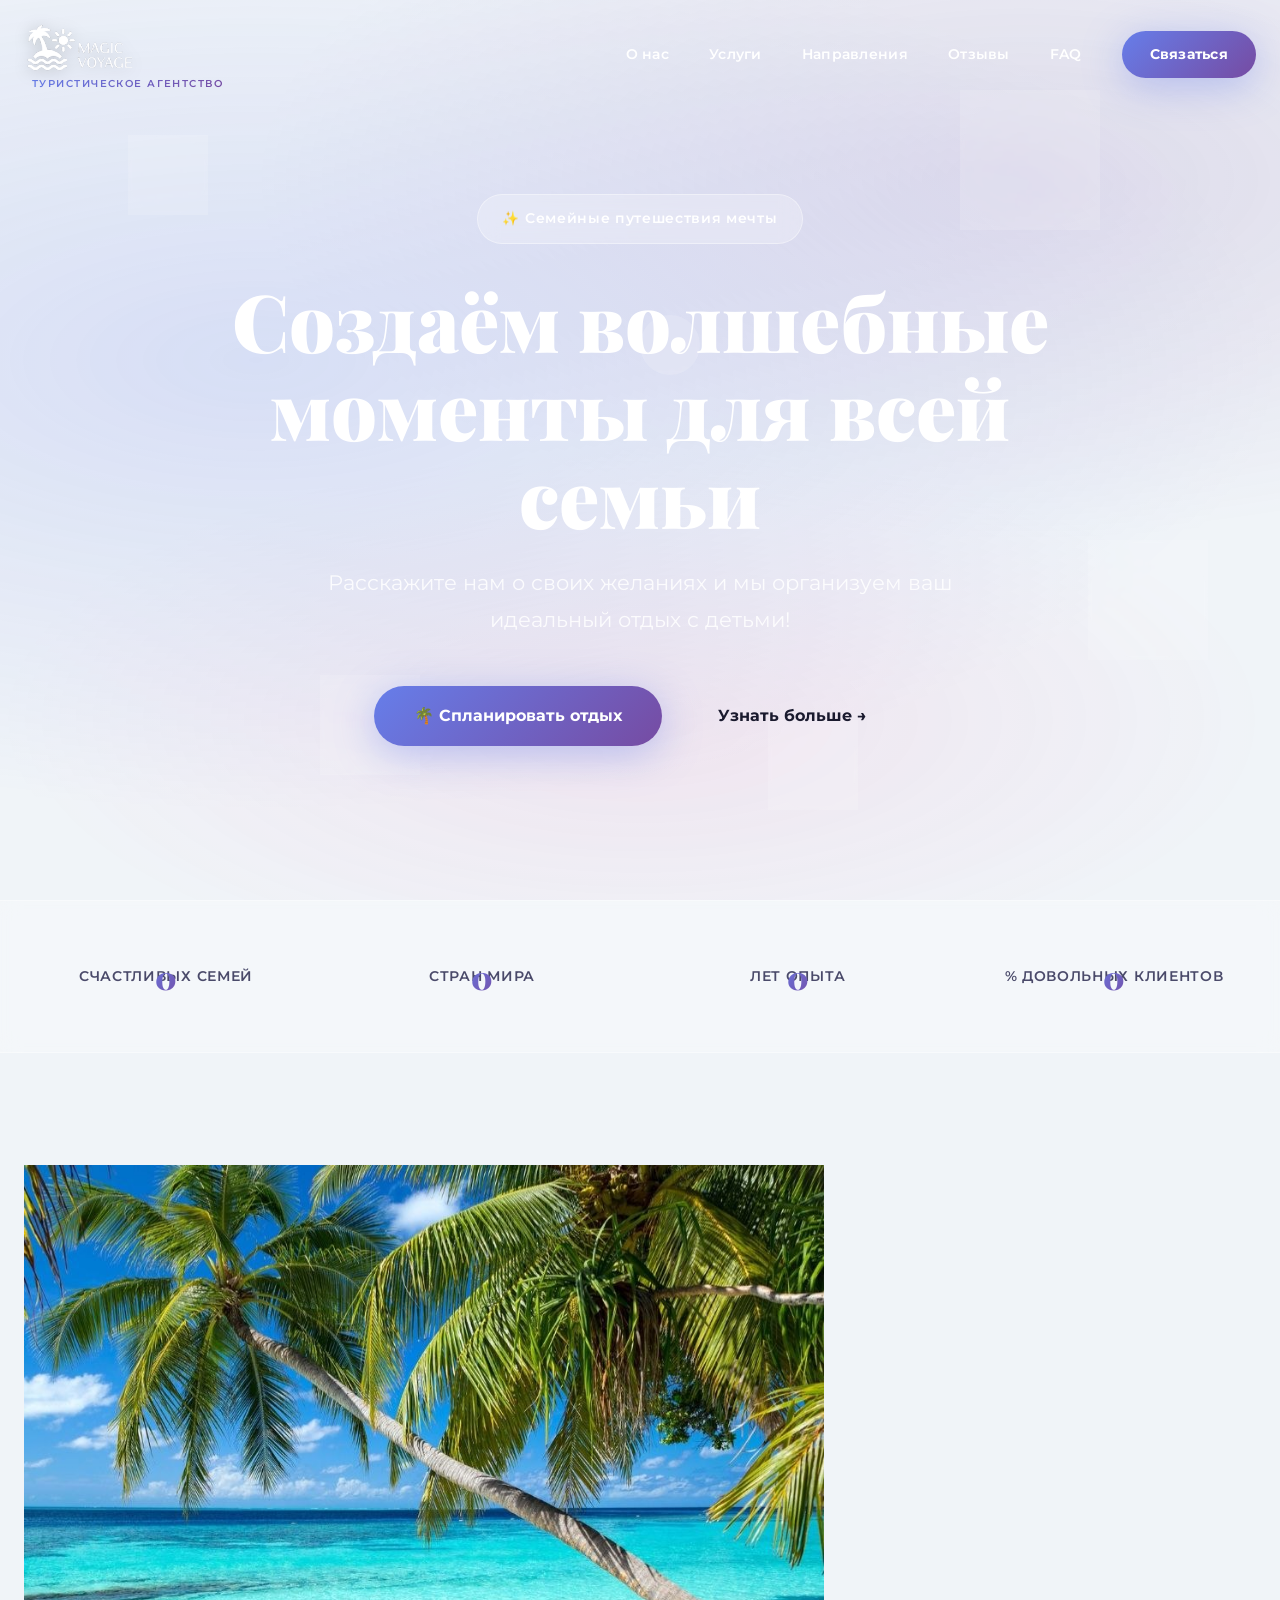
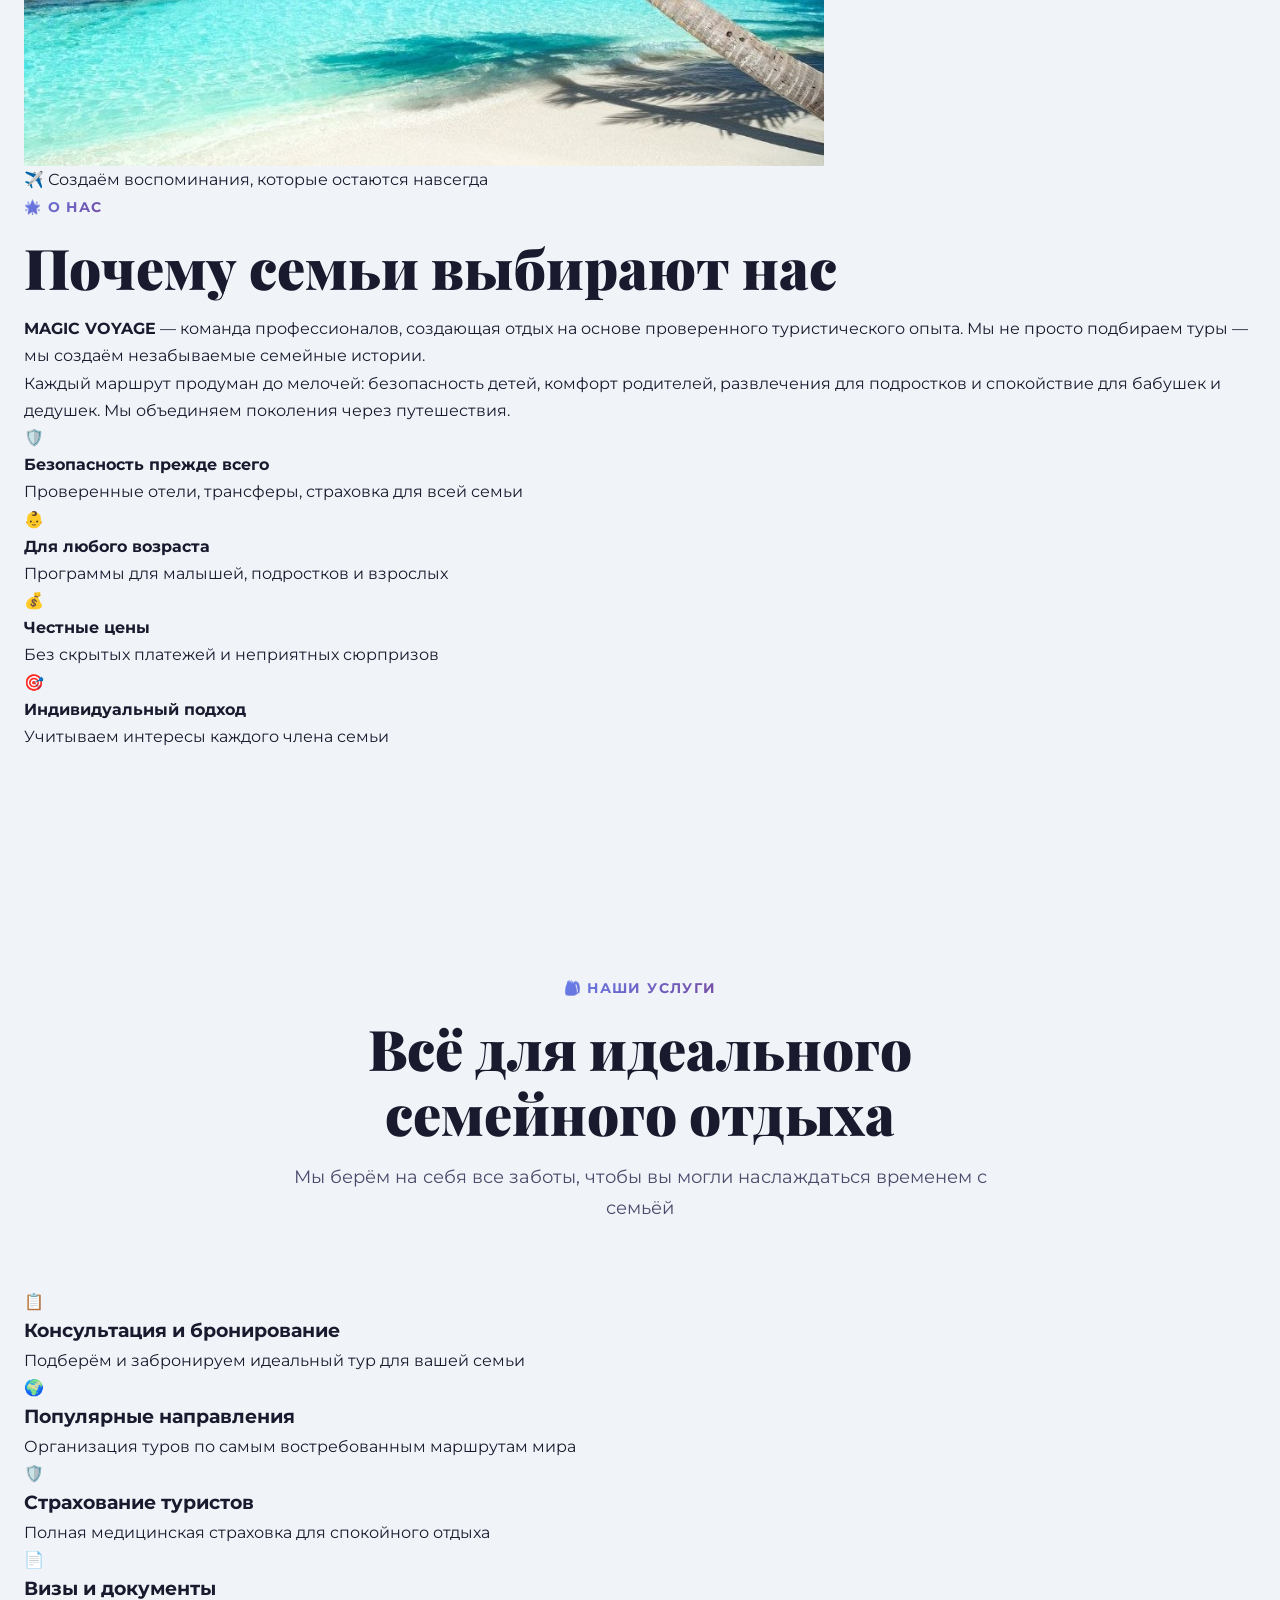
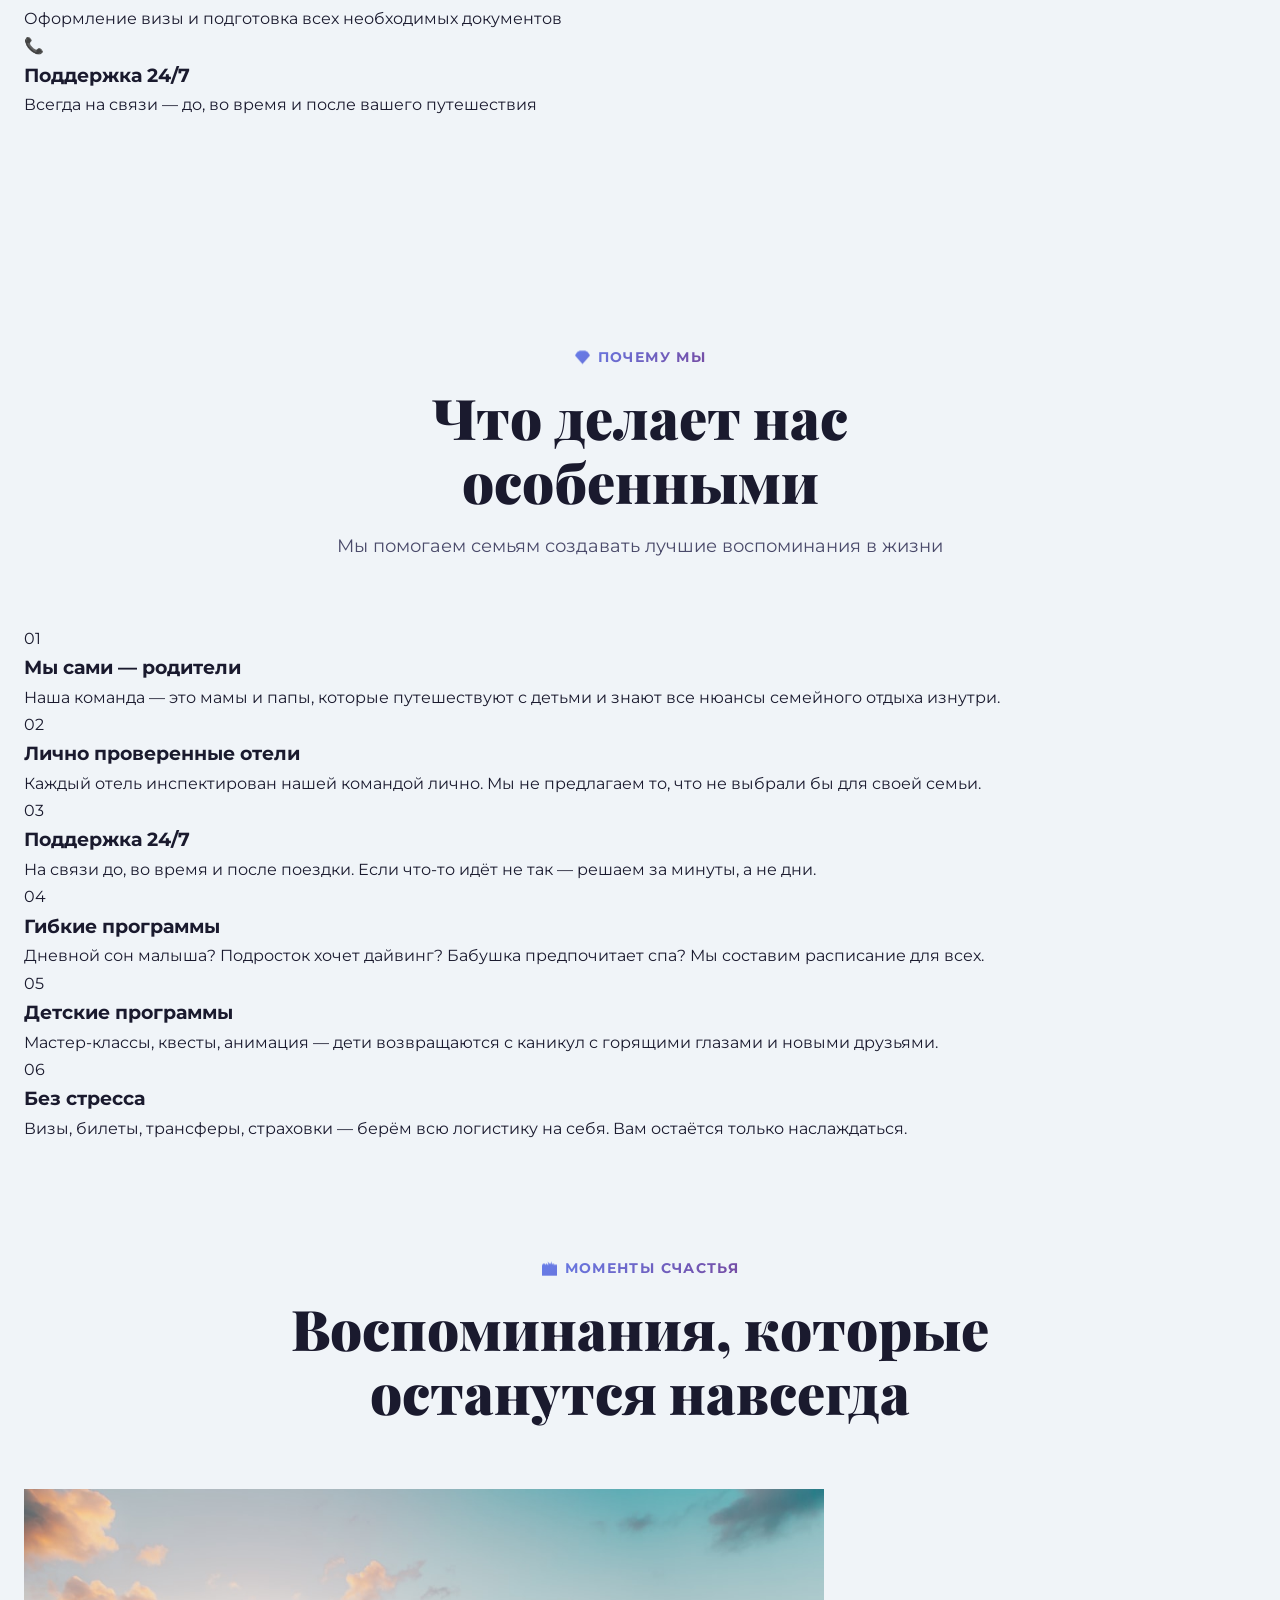
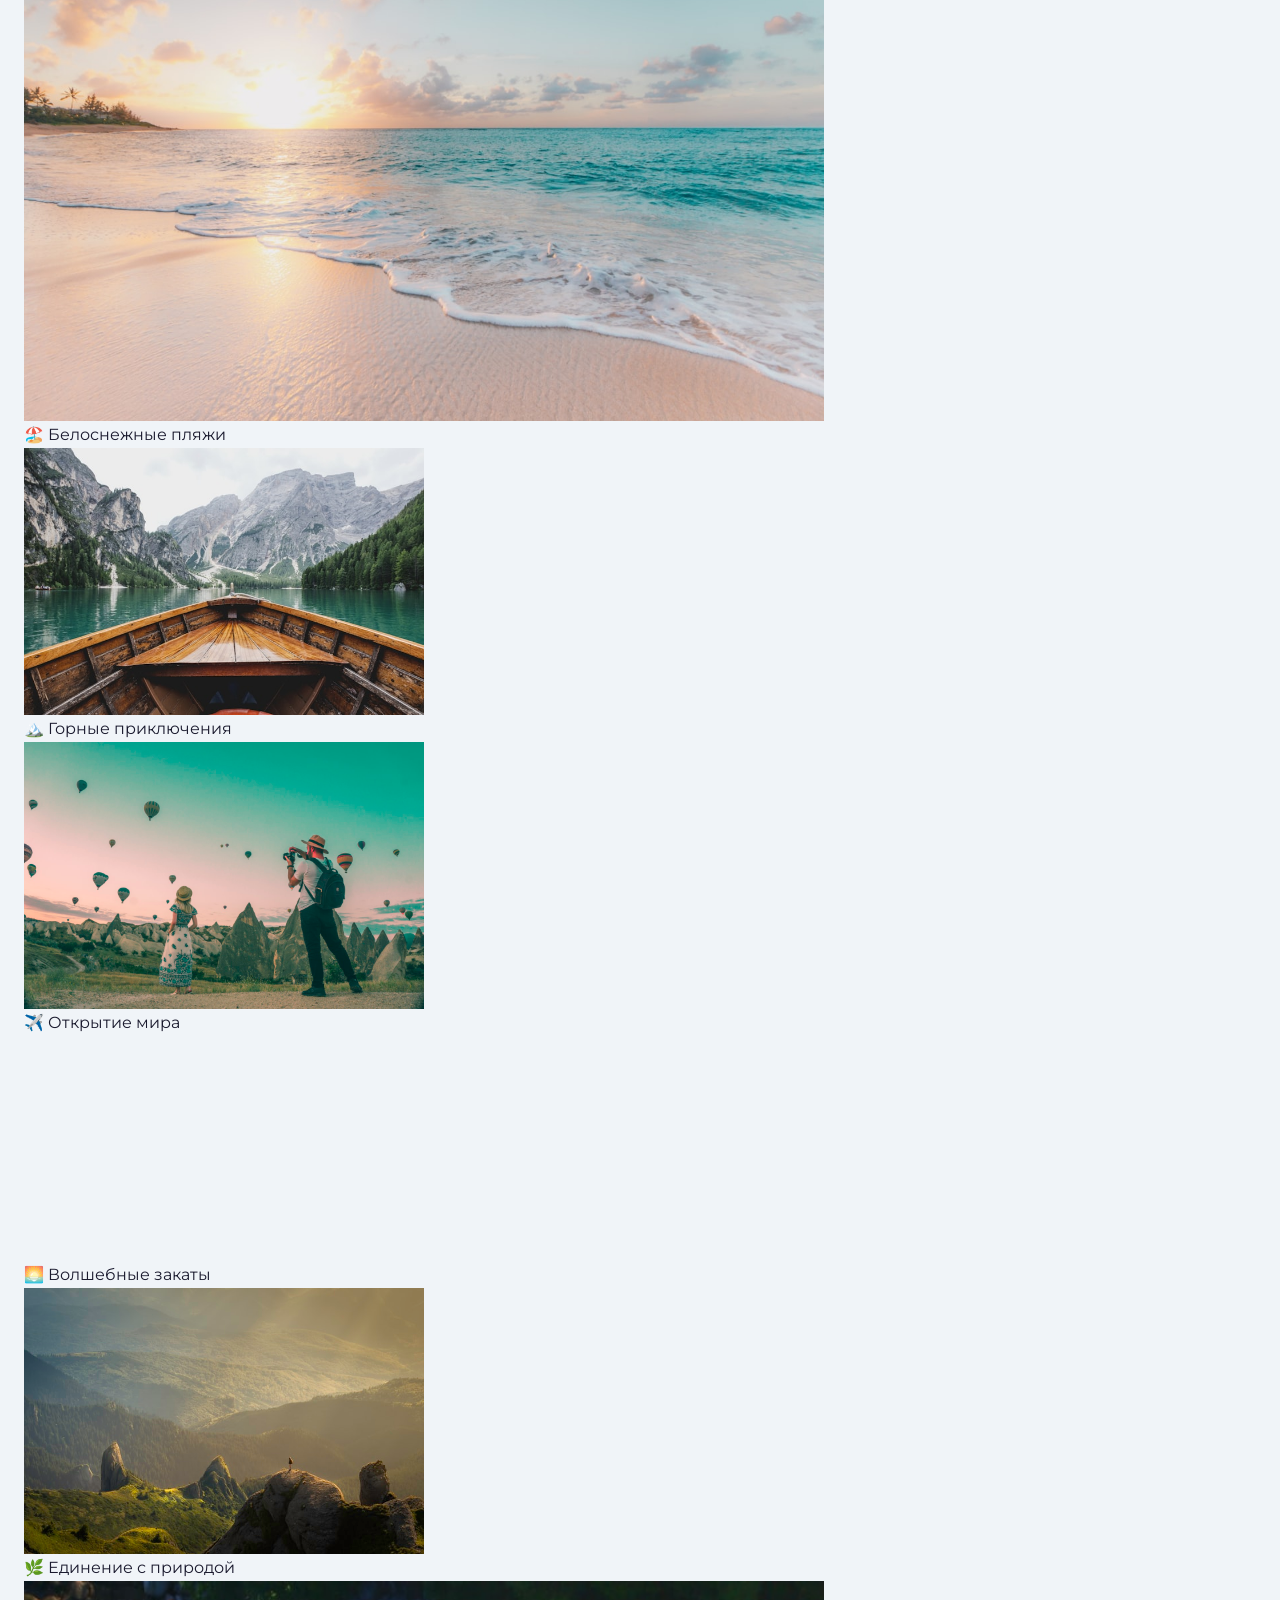
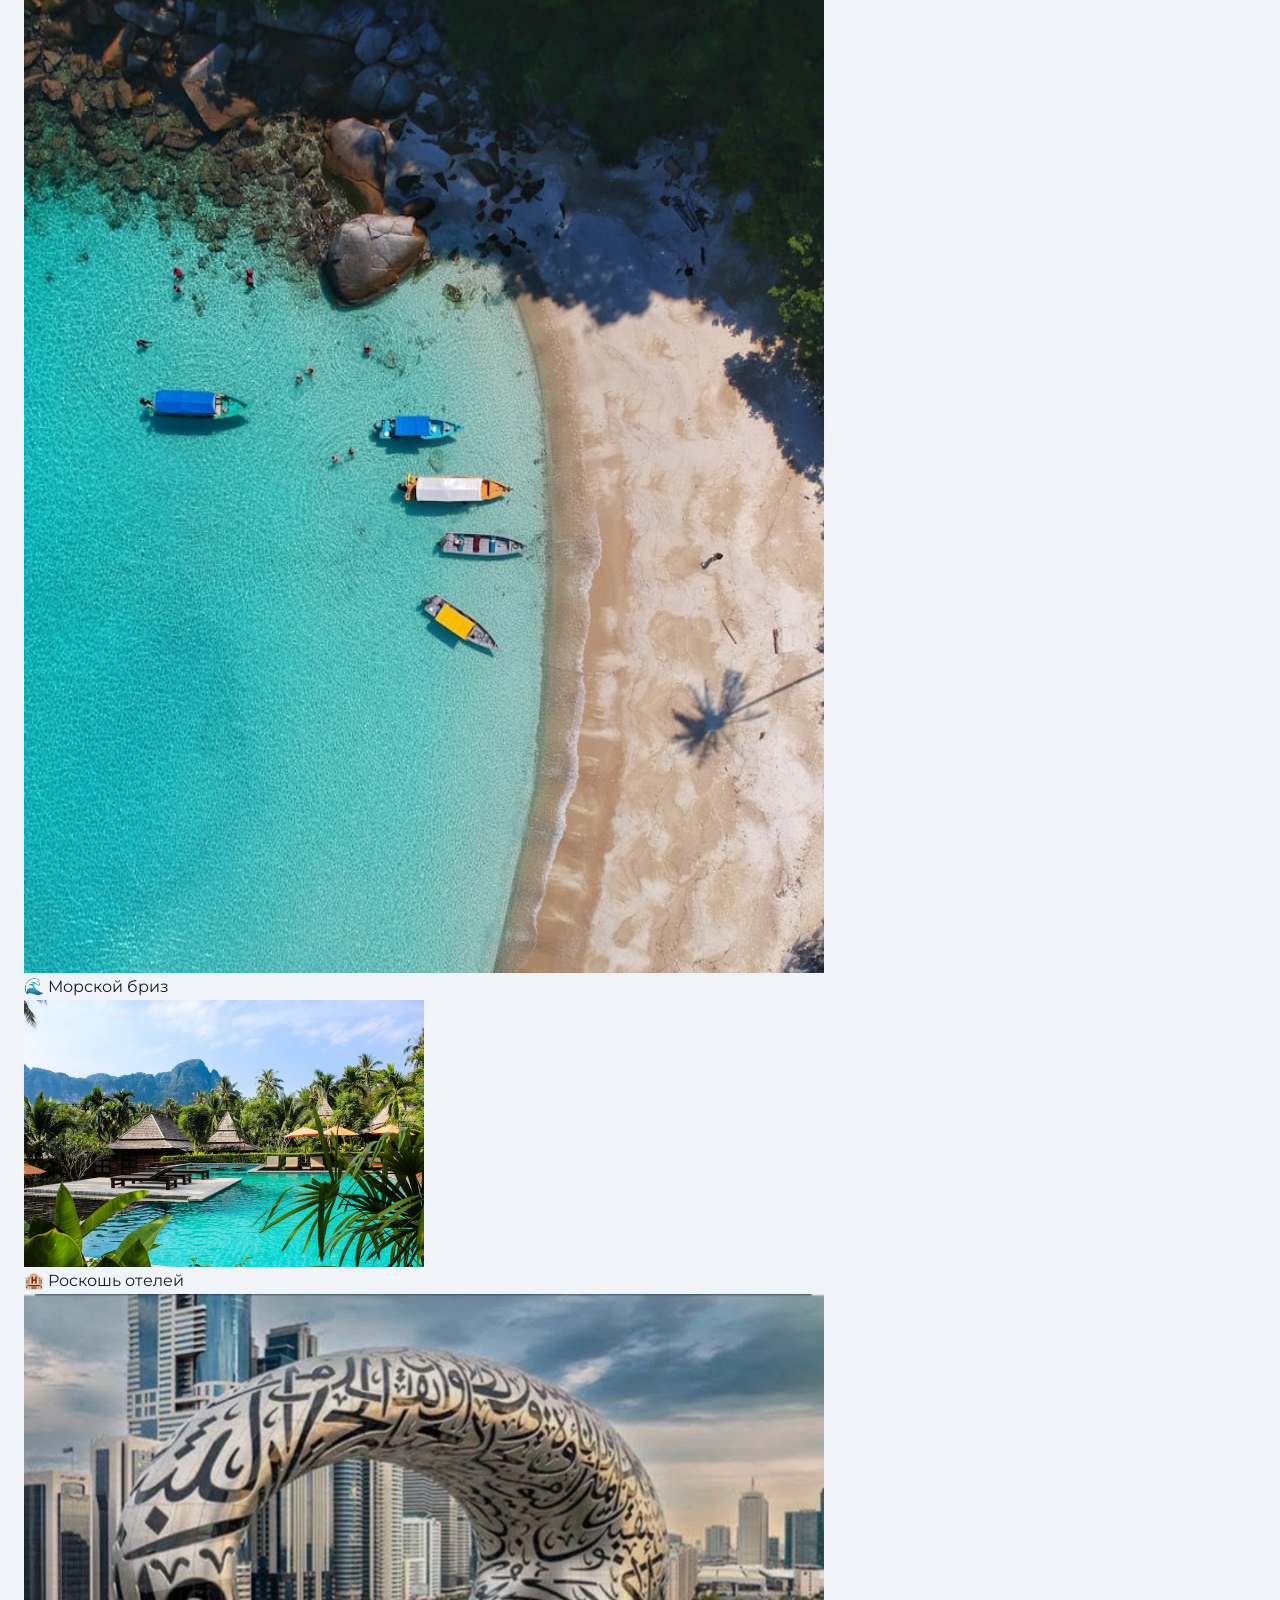
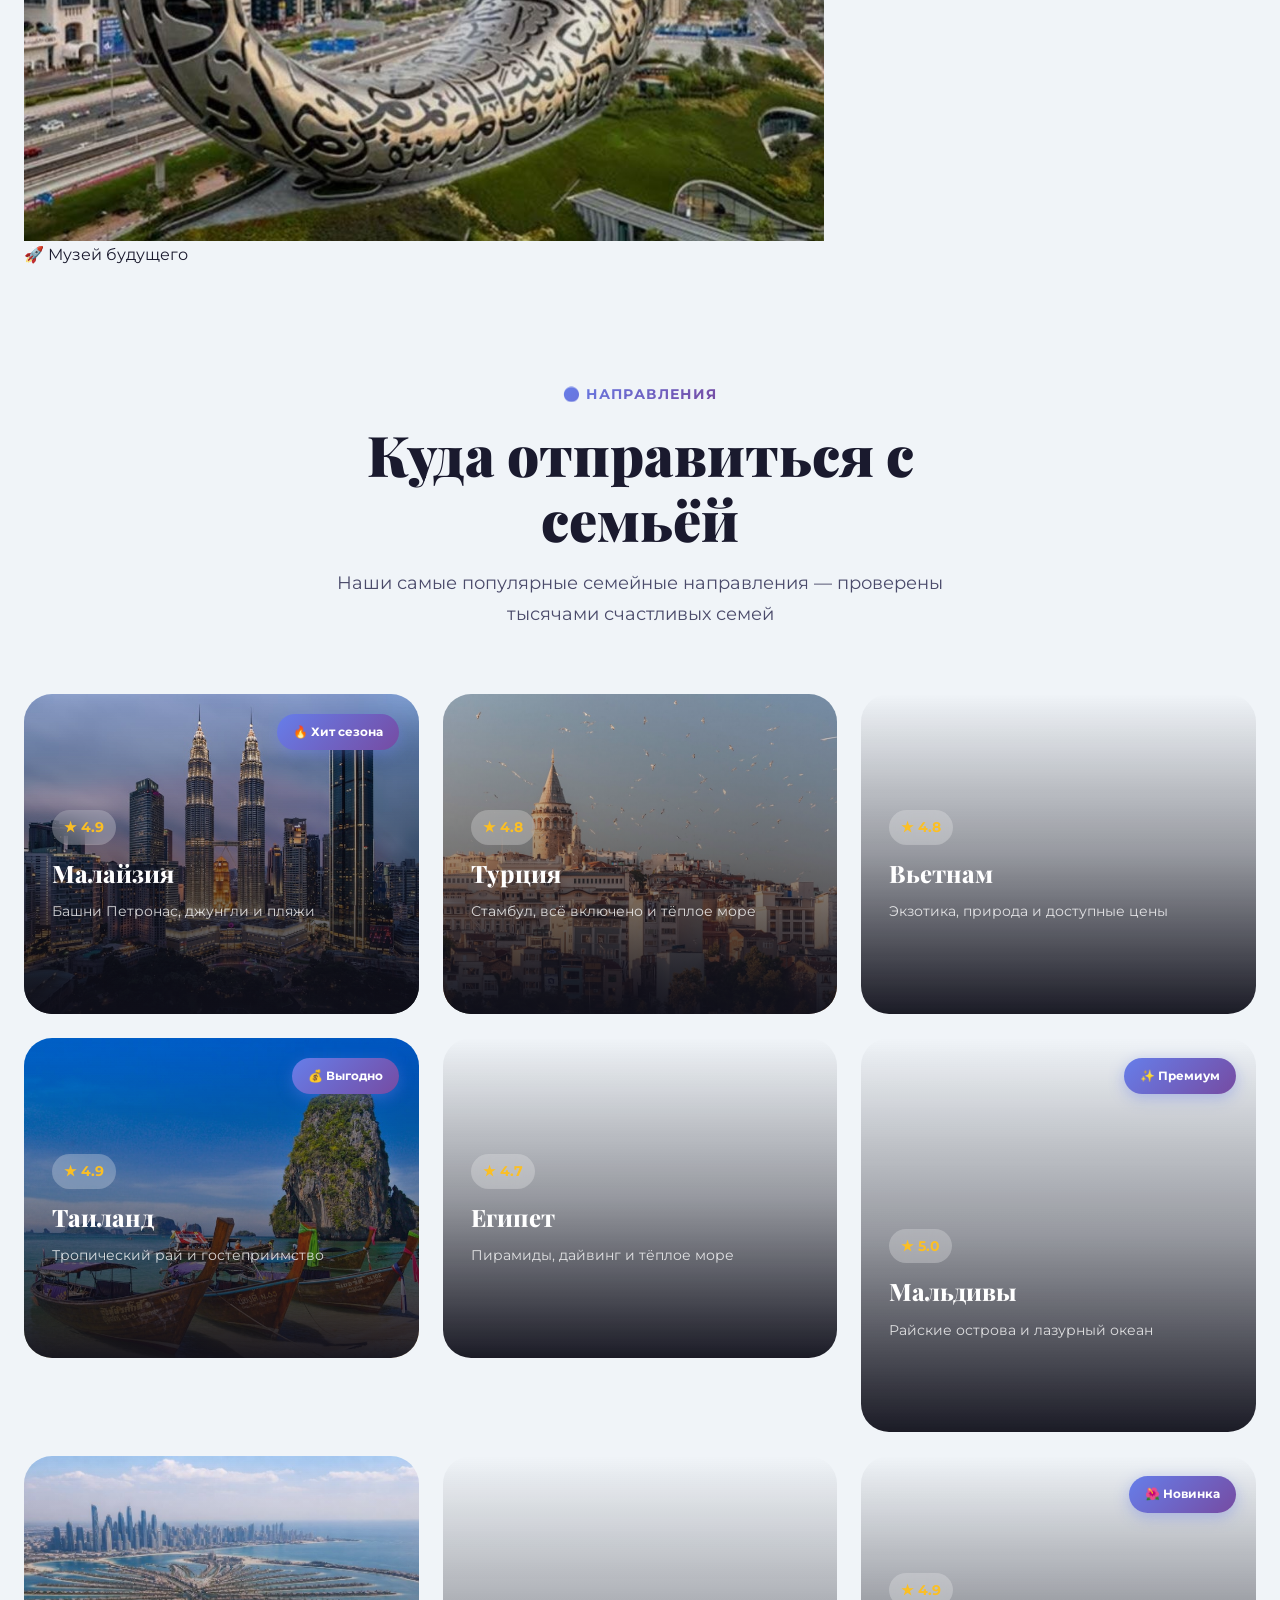
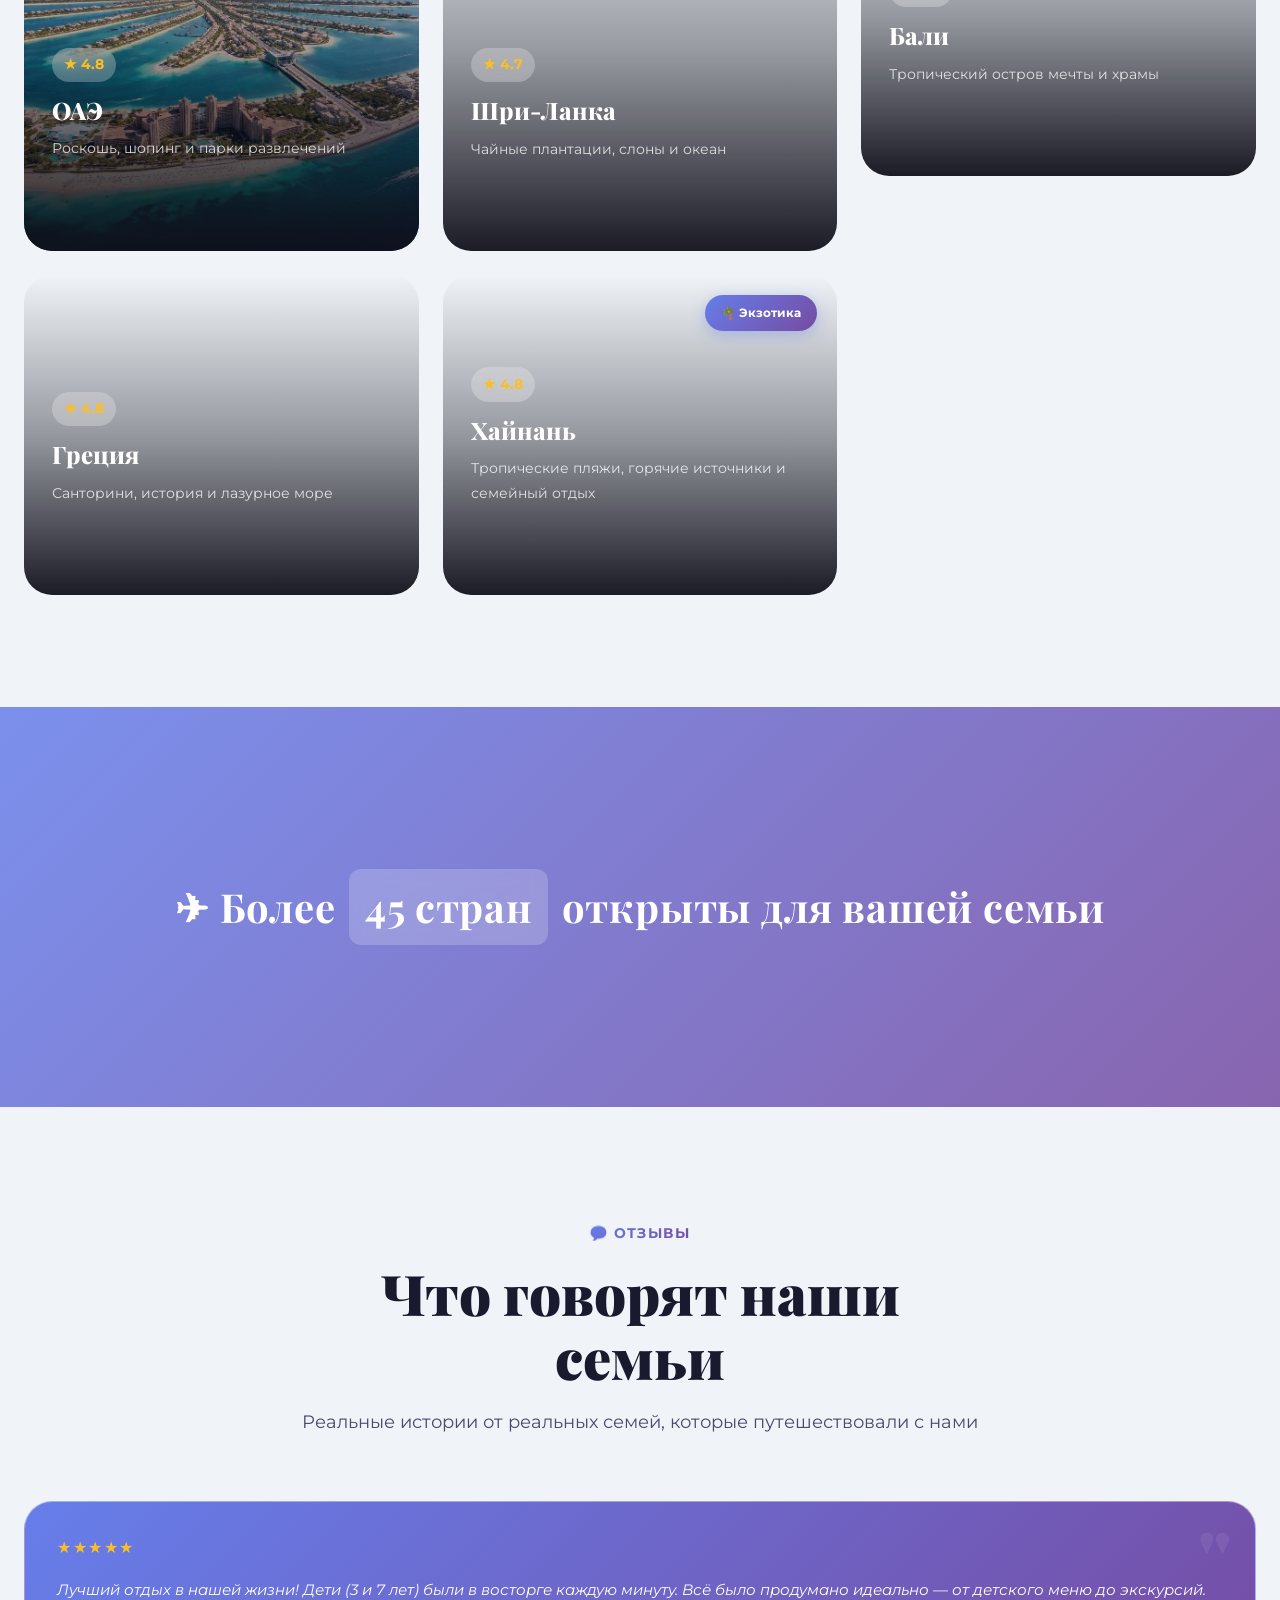
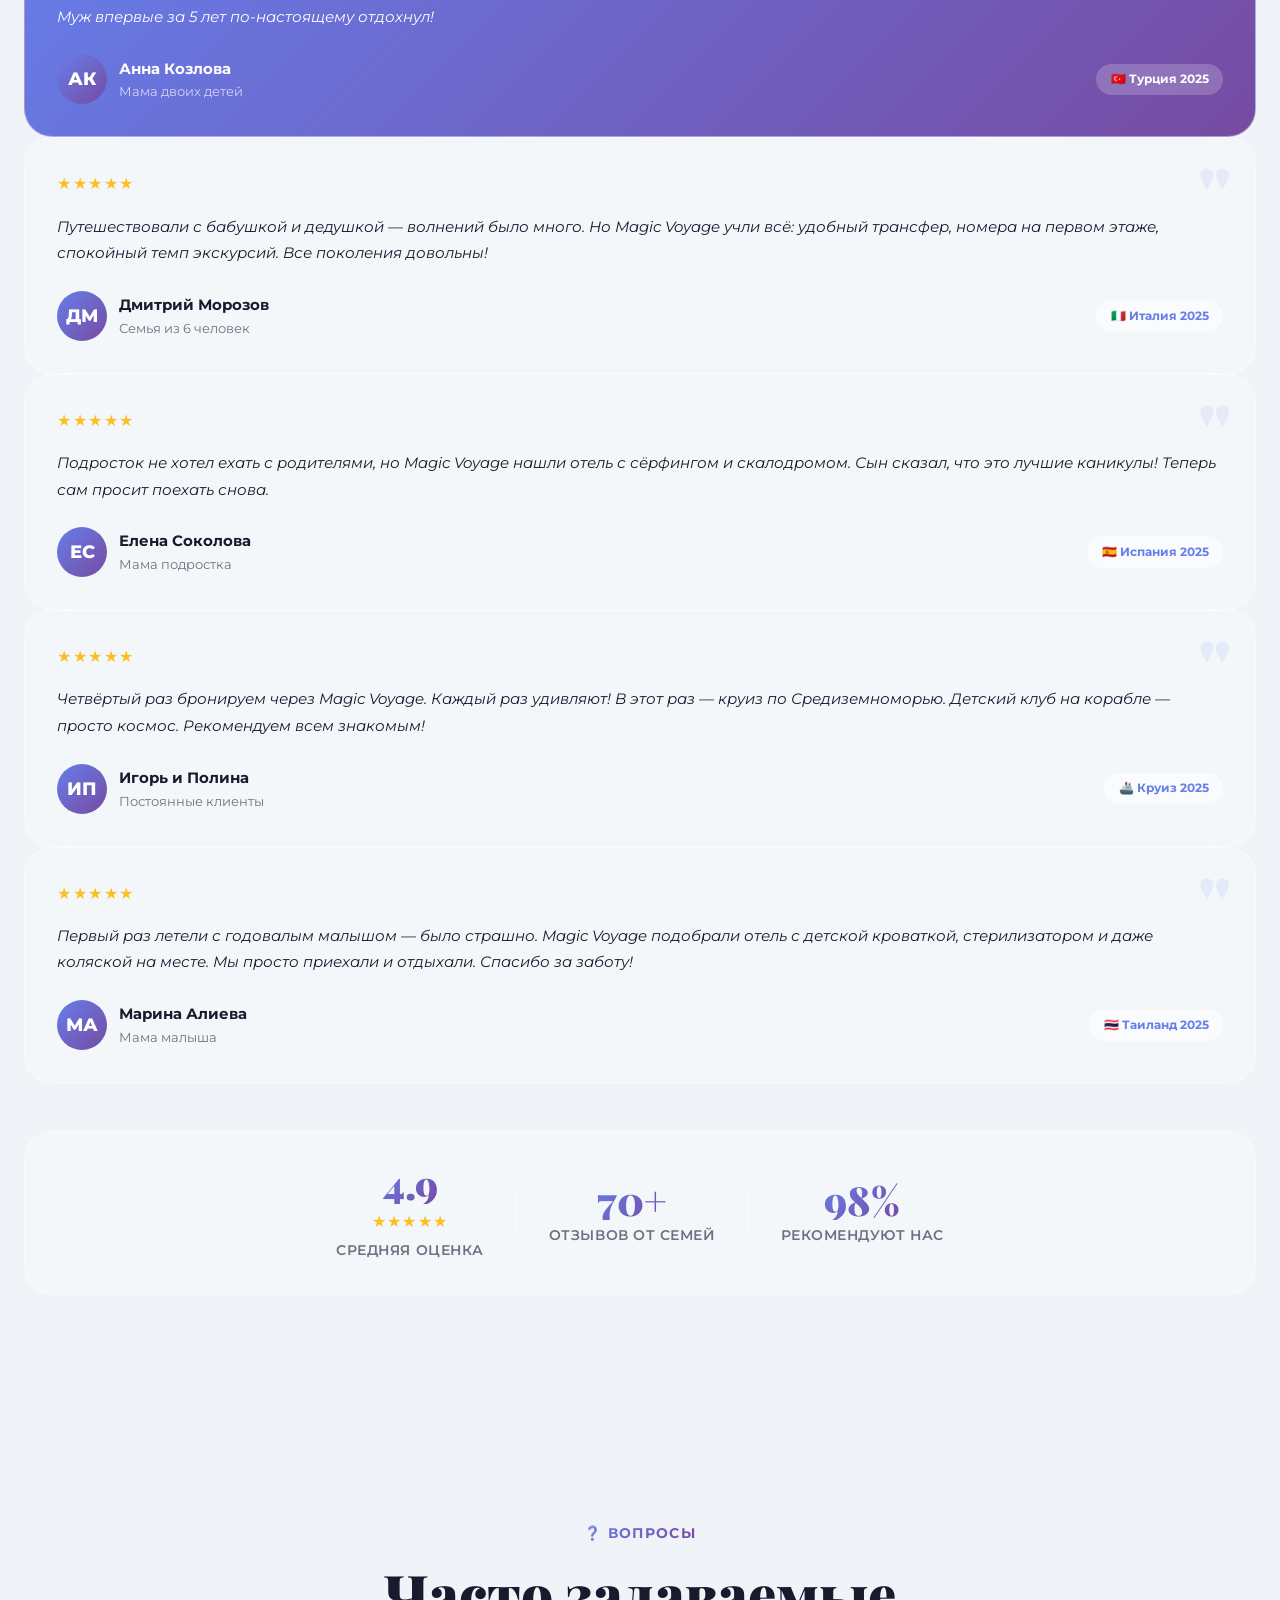
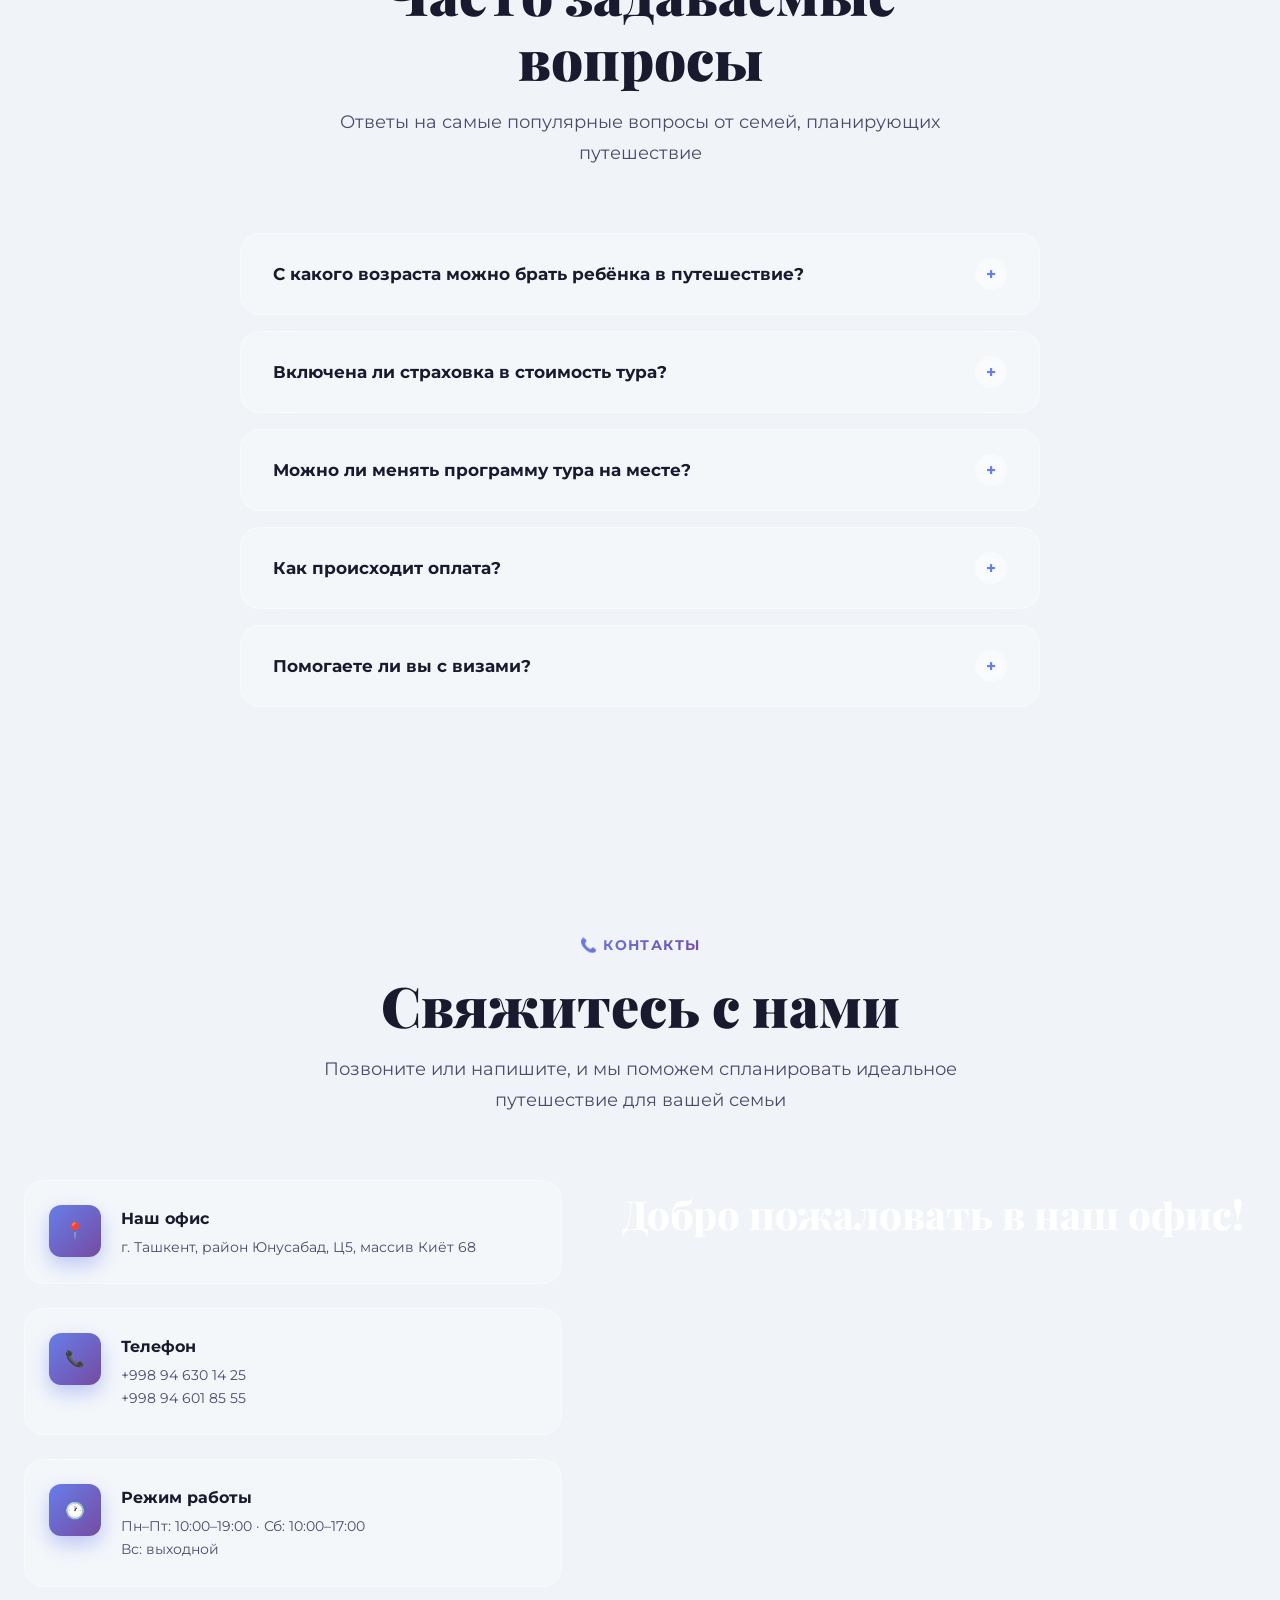
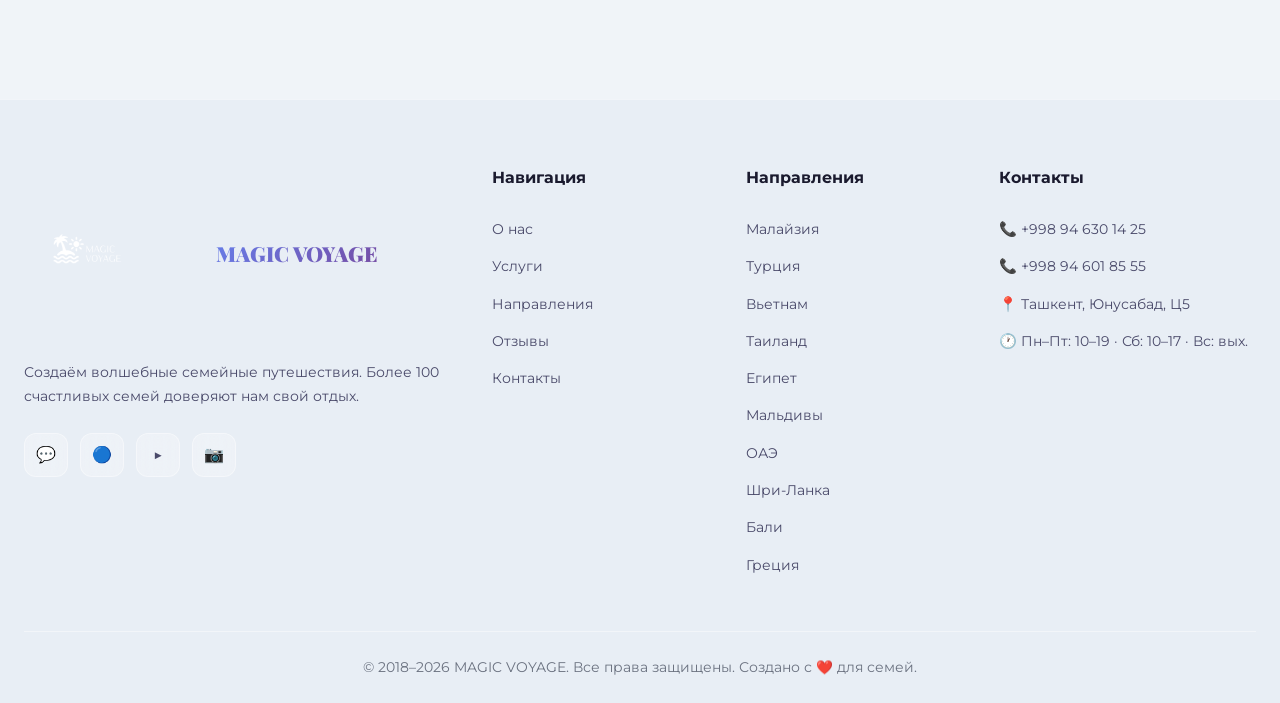
==== commit 83dd287f: "qqww" ====
--- a/index.html
+++ b/index.html
@@ -5,21 +5,10 @@
   <meta name="viewport" content="width=device-width, initial-scale=1.0, viewport-fit=cover">
   <title>MAGIC VOYAGE — Семейный туризм мечты</title>
   <meta name="description" content="MAGIC VOYAGE — мы создаём незабываемые семейные путешествия. Знаем всё о комфортном отдыхе для всей семьи.">
-  <meta name="theme-color" content="#667eea">
   <link rel="preconnect" href="https://fonts.googleapis.com">
   <link rel="preconnect" href="https://fonts.gstatic.com" crossorigin>
   <link href="https://fonts.googleapis.com/css2?family=Montserrat:wght@400;500;600;700;800;900&family=Playfair+Display:wght@700;800;900&display=swap" rel="stylesheet">
   <link rel="stylesheet" href="style.css">
-
-  <!-- SVG Gradient Definition -->
-  <svg width="0" height="0" style="position: absolute;">
-    <defs>
-      <linearGradient id="gradient" x1="0%" y1="0%" x2="100%" y2="100%">
-        <stop offset="0%" style="stop-color:#667eea"/>
-        <stop offset="100%" style="stop-color:#764ba2"/>
-      </linearGradient>
-    </defs>
-  </svg>
 </head>
 <body>
 
@@ -40,35 +29,15 @@
         <a href="#contact" class="nav__link nav__cta">Связаться</a>
       </div>
 
-      <div style="display: flex; align-items: center; gap: 0.75rem;">
-        <!-- Theme Toggle -->
-        <button class="theme-toggle" id="themeToggle" aria-label="Переключить тему">
-          <svg class="icon-moon" viewBox="0 0 24 24" fill="none" stroke="currentColor" stroke-width="2" stroke-linecap="round" stroke-linejoin="round">
-            <path d="M21 12.79A9 9 0 1 1 11.21 3 7 7 0 0 0 21 12.79z"></path>
-          </svg>
-          <svg class="icon-sun" viewBox="0 0 24 24" fill="none" stroke="currentColor" stroke-width="2" stroke-linecap="round" stroke-linejoin="round">
-            <circle cx="12" cy="12" r="5"></circle>
-            <line x1="12" y1="1" x2="12" y2="3"></line>
-            <line x1="12" y1="21" x2="12" y2="23"></line>
-            <line x1="4.22" y1="4.22" x2="5.64" y2="5.64"></line>
-            <line x1="18.36" y1="18.36" x2="19.78" y2="19.78"></line>
-            <line x1="1" y1="12" x2="3" y2="12"></line>
-            <line x1="21" y1="12" x2="23" y2="12"></line>
-            <line x1="4.22" y1="19.78" x2="5.64" y2="18.36"></line>
-            <line x1="18.36" y1="5.64" x2="19.78" y2="4.22"></line>
-          </svg>
-        </button>
-
-        <button class="nav__burger" id="burger" aria-label="Открыть меню" aria-expanded="false">
-          <span class="nav__burger-line"></span>
-          <span class="nav__burger-line"></span>
-          <span class="nav__burger-line"></span>
-        </button>
-      </div>
+      <button class="nav__burger" id="burger" aria-label="Открыть меню" aria-expanded="false">
+        <span class="nav__burger-line"></span>
+        <span class="nav__burger-line"></span>
+        <span class="nav__burger-line"></span>
+      </button>
     </div>
   </nav>
 
-  <!-- Mobile menu -->
+  <!-- Mobile menu (outside nav to avoid nested position:fixed issues) -->
   <div class="nav__mobile-menu" id="mobileMenu" role="dialog" aria-label="Мобильное меню">
     <a href="#about" class="nav__mobile-link">О нас</a>
     <a href="#services" class="nav__mobile-link">Услуги</a>
@@ -80,9 +49,6 @@
 
   <!-- HERO -->
   <section class="hero" id="hero">
-    <div class="hero__bg"></div>
-    <div class="hero__mesh"></div>
-
     <div class="hero__particles" aria-hidden="true">
       <div class="hero__particle"></div>
       <div class="hero__particle"></div>
@@ -93,711 +59,501 @@
     </div>
 
     <div class="hero__content">
-      <div class="hero__badge">
-        <svg viewBox="0 0 24 24" fill="currentColor">
-          <path d="M12 2L15.09 8.26L22 9.27L17 14.14L18.18 21.02L12 17.77L5.82 21.02L7 14.14L2 9.27L8.91 8.26L12 2Z"/>
-        </svg>
-        Семейные путешествия мечты
-      </div>
-
+      <div class="hero__badge">✨ Семейные путешествия мечты</div>
       <h1 class="hero__title">
-        Создаём <span class="hero__title-accent">волшебные</span> моменты для всей семьи
+        Создаём волшебные моменты для всей семьи
       </h1>
-
       <p class="hero__subtitle">
-        Расскажите нам о своих желаниях и мы организуем ваш идеальный отдых с детьми — от первого звонка до счастливого возвращения домой
+        Расскажите нам о своих желаниях и мы организуем ваш идеальный отдых с детьми!
       </p>
-
       <div class="hero__buttons">
-        <a href="#contact" class="btn btn--primary">
-          <svg viewBox="0 0 24 24" fill="none" stroke="currentColor" stroke-width="2" stroke-linecap="round" stroke-linejoin="round">
-            <path d="M21 10c0 7-9 13-9 13s-9-6-9-13a9 9 0 0 1 18 0z"></path>
-            <circle cx="12" cy="10" r="3"></circle>
-          </svg>
-          Спланировать отдых
-        </a>
-        <a href="#about" class="btn btn--glass">
-          Узнать больше
-          <svg viewBox="0 0 24 24" fill="none" stroke="currentColor" stroke-width="2" stroke-linecap="round" stroke-linejoin="round">
-            <line x1="5" y1="12" x2="19" y2="12"></line>
-            <polyline points="12 5 19 12 12 19"></polyline>
-          </svg>
-        </a>
-      </div>
-    </div>
-
-    <!-- Floating destination cards -->
-    <div class="hero__floating-cards">
-      <div class="hero__floating-card">
-        <img src="images/turkey.jpg" alt="Турция" loading="lazy">
-        <div class="hero__floating-card-content">
-          <div class="hero__floating-card-title">Турция</div>
-          <div class="hero__floating-card-rating">★★★★★</div>
-        </div>
-      </div>
-      <div class="hero__floating-card">
-        <img src="images/thailand.jpg" alt="Таиланд" loading="lazy">
-        <div class="hero__floating-card-content">
-          <div class="hero__floating-card-title">Таиланд</div>
-          <div class="hero__floating-card-rating">★★★★★</div>
-        </div>
-      </div>
-      <div class="hero__floating-card">
-        <img src="images/bali.jpg" alt="Бали" loading="lazy">
-        <div class="hero__floating-card-content">
-          <div class="hero__floating-card-title">Бали</div>
-          <div class="hero__floating-card-rating">★★★★★</div>
-        </div>
-      </div>
-    </div>
-
-    <!-- Scroll indicator -->
-    <div class="hero__scroll">
-      <div class="hero__scroll-mouse"></div>
-    </div>
-  </section>
-
-  <!-- TRUST BAR with Circular Progress -->
+        <a href="#contact" class="btn btn--primary">🌴 Спланировать отдых</a>
+        <a href="#about" class="btn btn--outline">Узнать больше →</a>
+      </div>
+    </div>
+  </section>
+
+  <!-- TRUST BAR -->
   <section class="trust-bar" aria-label="Наши достижения">
     <div class="container">
       <div class="trust-bar__inner">
         <div class="trust-bar__item reveal">
-          <div class="trust-bar__circle" data-value="100" data-max="150">
-            <svg viewBox="0 0 100 100">
-              <circle class="trust-bar__circle-bg" cx="50" cy="50" r="45"/>
-              <circle class="trust-bar__circle-progress" cx="50" cy="50" r="45"/>
-            </svg>
-            <span class="trust-bar__number" data-count="100">0</span>
-          </div>
+          <div class="trust-bar__number" data-count="100">0</div>
           <div class="trust-bar__label">Счастливых семей</div>
         </div>
         <div class="trust-bar__item reveal">
-          <div class="trust-bar__circle" data-value="45" data-max="50">
-            <svg viewBox="0 0 100 100">
-              <circle class="trust-bar__circle-bg" cx="50" cy="50" r="45"/>
-              <circle class="trust-bar__circle-progress" cx="50" cy="50" r="45"/>
-            </svg>
-            <span class="trust-bar__number" data-count="45">0</span>
-          </div>
+          <div class="trust-bar__number" data-count="45">0</div>
           <div class="trust-bar__label">Стран мира</div>
         </div>
         <div class="trust-bar__item reveal">
-          <div class="trust-bar__circle" data-value="5" data-max="10">
-            <svg viewBox="0 0 100 100">
-              <circle class="trust-bar__circle-bg" cx="50" cy="50" r="45"/>
-              <circle class="trust-bar__circle-progress" cx="50" cy="50" r="45"/>
-            </svg>
-            <span class="trust-bar__number" data-count="5">0</span>
-          </div>
+          <div class="trust-bar__number" data-count="5">0</div>
           <div class="trust-bar__label">Лет опыта</div>
         </div>
         <div class="trust-bar__item reveal">
-          <div class="trust-bar__circle" data-value="98" data-max="100">
-            <svg viewBox="0 0 100 100">
-              <circle class="trust-bar__circle-bg" cx="50" cy="50" r="45"/>
-              <circle class="trust-bar__circle-progress" cx="50" cy="50" r="45"/>
-            </svg>
-            <span class="trust-bar__number" data-count="98">0</span>
-          </div>
+          <div class="trust-bar__number" data-count="98">0</div>
           <div class="trust-bar__label">% довольных клиентов</div>
         </div>
       </div>
     </div>
   </section>
 
-  <!-- ABOUT - Bento Grid -->
+  <!-- ABOUT -->
   <section class="section" id="about">
     <div class="container">
+      <div class="about__grid">
+        <div class="about__image-wrapper reveal-left">
+          <img
+            src="images/egypt2.jpg/about-family-new.jpg.jpg"
+            alt="Счастливая семья на отдыхе у моря"
+            class="about__image"
+            loading="lazy"
+            decoding="async"
+            width="800"
+            height="450"
+          >
+          <div class="about__image-badge">✈️ Создаём воспоминания, которые остаются навсегда</div>
+        </div>
+        <div class="about__content reveal-right">
+          <div class="section__tag">🌟 О нас</div>
+          <h2 class="section__title">Почему семьи выбирают нас</h2>
+          <p class="about__text">
+            <strong>MAGIC VOYAGE</strong> — команда профессионалов, создающая отдых на основе проверенного туристического опыта. Мы не просто подбираем туры — мы создаём незабываемые семейные истории.
+          </p>
+          <p class="about__text">
+            Каждый маршрут продуман до мелочей: безопасность детей, комфорт родителей, развлечения для подростков и спокойствие для бабушек и дедушек. Мы объединяем поколения через путешествия.
+          </p>
+          <div class="about__features">
+            <div class="about__feature">
+              <div class="about__feature-icon">🛡️</div>
+              <div class="about__feature-text">
+                <h4>Безопасность прежде всего</h4>
+                <p>Проверенные отели, трансферы, страховка для всей семьи</p>
+              </div>
+            </div>
+            <div class="about__feature">
+              <div class="about__feature-icon">👶</div>
+              <div class="about__feature-text">
+                <h4>Для любого возраста</h4>
+                <p>Программы для малышей, подростков и взрослых</p>
+              </div>
+            </div>
+            <div class="about__feature">
+              <div class="about__feature-icon">💰</div>
+              <div class="about__feature-text">
+                <h4>Честные цены</h4>
+                <p>Без скрытых платежей и неприятных сюрпризов</p>
+              </div>
+            </div>
+            <div class="about__feature">
+              <div class="about__feature-icon">🎯</div>
+              <div class="about__feature-text">
+                <h4>Индивидуальный подход</h4>
+                <p>Учитываем интересы каждого члена семьи</p>
+              </div>
+            </div>
+          </div>
+        </div>
+      </div>
+    </div>
+  </section>
+
+  <!-- SERVICES -->
+  <section class="section section--alt" id="services">
+    <div class="container">
       <div class="section__header reveal">
-        <div class="section__tag">
-          <svg viewBox="0 0 24 24" fill="none" stroke="currentColor" stroke-width="2">
-            <polygon points="12 2 15.09 8.26 22 9.27 17 14.14 18.18 21.02 12 17.77 5.82 21.02 7 14.14 2 9.27 8.91 8.26 12 2"/>
-          </svg>
-          О нас
-        </div>
-        <h2 class="section__title">Почему семьи выбирают нас</h2>
-        <p class="section__subtitle">
-          MAGIC VOYAGE — команда профессионалов, создающая отдых на основе проверенного туристического опыта
-        </p>
-      </div>
-
-      <div class="about__bento stagger-children">
-        <!-- Image card -->
-        <div class="bento-card bento-card--image reveal">
-          <img src="images/egypt2.jpg/about-family-new.jpg.jpg" alt="Счастливая семья на отдыхе" loading="lazy">
-          <div class="bento-card__badge">
-            <svg viewBox="0 0 24 24" fill="none" stroke="currentColor" stroke-width="2" width="18" height="18">
-              <path d="M22 16.92v3a2 2 0 0 1-2.18 2 19.79 19.79 0 0 1-8.63-3.07 19.5 19.5 0 0 1-6-6 19.79 19.79 0 0 1-3.07-8.67A2 2 0 0 1 4.11 2h3a2 2 0 0 1 2 1.72c.127.96.361 1.903.7 2.81a2 2 0 0 1-.45 2.11L8.09 9.91a16 16 0 0 0 6 6l1.27-1.27a2 2 0 0 1 2.11-.45c.907.339 1.85.573 2.81.7A2 2 0 0 1 22 16.92z"/>
-            </svg>
-            Создаём воспоминания навсегда
-          </div>
-        </div>
-
-        <!-- Safety card -->
-        <div class="bento-card reveal">
-          <div class="bento-card__icon">
-            <svg viewBox="0 0 24 24" fill="none" stroke="currentColor" stroke-width="2">
-              <path d="M12 22s8-4 8-10V5l-8-3-8 3v7c0 6 8 10 8 10z"/>
-            </svg>
-          </div>
-          <h3 class="bento-card__title">Безопасность прежде всего</h3>
-          <p class="bento-card__text">Проверенные отели, надёжные трансферы и полная страховка для всей семьи. Ваше спокойствие — наш приоритет.</p>
-        </div>
-
-        <!-- Age card -->
-        <div class="bento-card reveal">
-          <div class="bento-card__icon">
-            <svg viewBox="0 0 24 24" fill="none" stroke="currentColor" stroke-width="2">
-              <path d="M17 21v-2a4 4 0 0 0-4-4H5a4 4 0 0 0-4 4v2"/>
-              <circle cx="9" cy="7" r="4"/>
-              <path d="M23 21v-2a4 4 0 0 0-3-3.87"/>
-              <path d="M16 3.13a4 4 0 0 1 0 7.75"/>
-            </svg>
-          </div>
-          <h3 class="bento-card__title">Для любого возраста</h3>
-          <p class="bento-card__text">Программы для малышей, подростков и взрослых. Каждый член семьи найдёт занятие по душе.</p>
-        </div>
-
-        <!-- Pricing card -->
-        <div class="bento-card reveal">
-          <div class="bento-card__icon">
-            <svg viewBox="0 0 24 24" fill="none" stroke="currentColor" stroke-width="2">
-              <line x1="12" y1="1" x2="12" y2="23"/>
-              <path d="M17 5H9.5a3.5 3.5 0 0 0 0 7h5a3.5 3.5 0 0 1 0 7H6"/>
-            </svg>
-          </div>
-          <h3 class="bento-card__title">Честные цены</h3>
-          <p class="bento-card__text">Без скрытых платежей и неприятных сюрпризов. Вы всегда знаете точную стоимость вашего путешествия.</p>
-        </div>
-
-        <!-- Individual card -->
-        <div class="bento-card reveal">
-          <div class="bento-card__icon">
-            <svg viewBox="0 0 24 24" fill="none" stroke="currentColor" stroke-width="2">
-              <circle cx="12" cy="12" r="10"/>
-              <path d="M12 16v-4"/>
-              <path d="M12 8h.01"/>
-            </svg>
-          </div>
-          <h3 class="bento-card__title">Индивидуальный подход</h3>
-          <p class="bento-card__text">Учитываем интересы каждого члена семьи. Создаём маршруты, идеально подходящие именно вам.</p>
-        </div>
-      </div>
-    </div>
-  </section>
-
-  <!-- SERVICES - Horizontal Scroll -->
-  <section class="services-section section--glass" id="services">
-    <div class="container">
-      <div class="section__header reveal">
-        <div class="section__tag">
-          <svg viewBox="0 0 24 24" fill="none" stroke="currentColor" stroke-width="2">
-            <path d="M14 2H6a2 2 0 0 0-2 2v16a2 2 0 0 0 2 2h12a2 2 0 0 0 2-2V8z"/>
-            <polyline points="14 2 14 8 20 8"/>
-            <line x1="16" y1="13" x2="8" y2="13"/>
-            <line x1="16" y1="17" x2="8" y2="17"/>
-            <polyline points="10 9 9 9 8 9"/>
-          </svg>
-          Наши услуги
-        </div>
+        <div class="section__tag">🎒 Наши услуги</div>
         <h2 class="section__title">Всё для идеального семейного отдыха</h2>
         <p class="section__subtitle">
           Мы берём на себя все заботы, чтобы вы могли наслаждаться временем с семьёй
         </p>
       </div>
 
-      <div class="services__scroll-wrapper">
-        <div class="services__scroll">
-          <article class="service-card">
-            <div class="service-card__icon">
-              <svg viewBox="0 0 24 24" fill="none" stroke="currentColor" stroke-width="2">
-                <rect x="3" y="4" width="18" height="18" rx="2" ry="2"/>
-                <line x1="16" y1="2" x2="16" y2="6"/>
-                <line x1="8" y1="2" x2="8" y2="6"/>
-                <line x1="3" y1="10" x2="21" y2="10"/>
-              </svg>
-            </div>
-            <h3 class="service-card__title">Консультация и бронирование</h3>
-            <p class="service-card__text">Подберём и забронируем идеальный тур для вашей семьи с учётом всех пожеланий и бюджета.</p>
-          </article>
-
-          <article class="service-card">
-            <div class="service-card__icon">
-              <svg viewBox="0 0 24 24" fill="none" stroke="currentColor" stroke-width="2">
-                <circle cx="12" cy="12" r="10"/>
-                <line x1="2" y1="12" x2="22" y2="12"/>
-                <path d="M12 2a15.3 15.3 0 0 1 4 10 15.3 15.3 0 0 1-4 10 15.3 15.3 0 0 1-4-10 15.3 15.3 0 0 1 4-10z"/>
-              </svg>
-            </div>
-            <h3 class="service-card__title">Популярные направления</h3>
-            <p class="service-card__text">Организация туров по самым востребованным маршрутам мира — от пляжного отдыха до экскурсий.</p>
-          </article>
-
-          <article class="service-card">
-            <div class="service-card__icon">
-              <svg viewBox="0 0 24 24" fill="none" stroke="currentColor" stroke-width="2">
-                <path d="M12 22s8-4 8-10V5l-8-3-8 3v7c0 6 8 10 8 10z"/>
-                <path d="M9 12l2 2 4-4"/>
-              </svg>
-            </div>
-            <h3 class="service-card__title">Страхование туристов</h3>
-            <p class="service-card__text">Полная медицинская страховка для спокойного отдыха. Покрываем все экстренные ситуации.</p>
-          </article>
-
-          <article class="service-card">
-            <div class="service-card__icon">
-              <svg viewBox="0 0 24 24" fill="none" stroke="currentColor" stroke-width="2">
-                <path d="M14 2H6a2 2 0 0 0-2 2v16a2 2 0 0 0 2 2h12a2 2 0 0 0 2-2V8z"/>
-                <polyline points="14 2 14 8 20 8"/>
-                <line x1="12" y1="18" x2="12" y2="12"/>
-                <line x1="9" y1="15" x2="15" y2="15"/>
-              </svg>
-            </div>
-            <h3 class="service-card__title">Визы и документы</h3>
-            <p class="service-card__text">Оформление виз и подготовка всех необходимых документов. Помощь с нотариальными доверенностями.</p>
-          </article>
-
-          <article class="service-card">
-            <div class="service-card__icon">
-              <svg viewBox="0 0 24 24" fill="none" stroke="currentColor" stroke-width="2">
-                <path d="M22 16.92v3a2 2 0 0 1-2.18 2 19.79 19.79 0 0 1-8.63-3.07 19.5 19.5 0 0 1-6-6 19.79 19.79 0 0 1-3.07-8.67A2 2 0 0 1 4.11 2h3a2 2 0 0 1 2 1.72c.127.96.361 1.903.7 2.81a2 2 0 0 1-.45 2.11L8.09 9.91a16 16 0 0 0 6 6l1.27-1.27a2 2 0 0 1 2.11-.45c.907.339 1.85.573 2.81.7A2 2 0 0 1 22 16.92z"/>
-              </svg>
-            </div>
-            <h3 class="service-card__title">Поддержка 24/7</h3>
-            <p class="service-card__text">Всегда на связи — до, во время и после вашего путешествия. Решаем вопросы за минуты.</p>
-          </article>
-        </div>
-
-        <div class="services__scroll-nav">
-          <span class="services__scroll-dot active"></span>
-          <span class="services__scroll-dot"></span>
-          <span class="services__scroll-dot"></span>
-          <span class="services__scroll-dot"></span>
-          <span class="services__scroll-dot"></span>
-        </div>
-      </div>
-    </div>
-  </section>
-
-  <!-- WHY US - Timeline -->
-  <section class="why-us-section" id="why-us">
+      <ul class="services__summary reveal">
+        <li class="services__summary-item">
+          <div class="services__summary-icon-wrap">
+            <span class="services__summary-icon">📋</span>
+          </div>
+          <div class="services__summary-content">
+            <h3 class="services__summary-title">Консультация и бронирование</h3>
+            <p class="services__summary-desc">Подберём и забронируем идеальный тур для вашей семьи</p>
+          </div>
+        </li>
+        <li class="services__summary-item">
+          <div class="services__summary-icon-wrap">
+            <span class="services__summary-icon">🌍</span>
+          </div>
+          <div class="services__summary-content">
+            <h3 class="services__summary-title">Популярные направления</h3>
+            <p class="services__summary-desc">Организация туров по самым востребованным маршрутам мира</p>
+          </div>
+        </li>
+        <li class="services__summary-item">
+          <div class="services__summary-icon-wrap">
+            <span class="services__summary-icon">🛡️</span>
+          </div>
+          <div class="services__summary-content">
+            <h3 class="services__summary-title">Страхование туристов</h3>
+            <p class="services__summary-desc">Полная медицинская страховка для спокойного отдыха</p>
+          </div>
+        </li>
+        <li class="services__summary-item">
+          <div class="services__summary-icon-wrap">
+            <span class="services__summary-icon">📄</span>
+          </div>
+          <div class="services__summary-content">
+            <h3 class="services__summary-title">Визы и документы</h3>
+            <p class="services__summary-desc">Оформление визы и подготовка всех необходимых документов</p>
+          </div>
+        </li>
+        <li class="services__summary-item">
+          <div class="services__summary-icon-wrap">
+            <span class="services__summary-icon">📞</span>
+          </div>
+          <div class="services__summary-content">
+            <h3 class="services__summary-title">Поддержка 24/7</h3>
+            <p class="services__summary-desc">Всегда на связи — до, во время и после вашего путешествия</p>
+          </div>
+        </li>
+      </ul>
+    </div>
+  </section>
+
+  <!-- WHY US -->
+  <section class="section section--dark" id="why-us">
     <div class="container">
       <div class="section__header reveal">
-        <div class="section__tag">
-          <svg viewBox="0 0 24 24" fill="none" stroke="currentColor" stroke-width="2">
-            <polygon points="12 2 15.09 8.26 22 9.27 17 14.14 18.18 21.02 12 17.77 5.82 21.02 7 14.14 2 9.27 8.91 8.26 12 2"/>
-          </svg>
-          Почему мы
-        </div>
+        <div class="section__tag" style="color: var(--color-accent);">💎 Почему мы</div>
         <h2 class="section__title">Что делает нас особенными</h2>
         <p class="section__subtitle">
           Мы помогаем семьям создавать лучшие воспоминания в жизни
         </p>
       </div>
 
-      <div class="timeline stagger-children">
-        <div class="timeline-item reveal">
-          <div class="timeline-item__marker">01</div>
-          <div class="timeline-item__line"></div>
-          <div class="timeline-item__content">
-            <h3 class="timeline-item__title">Мы сами — родители</h3>
-            <p class="timeline-item__text">Наша команда — это мамы и папы, которые путешествуют с детьми и знают все нюансы семейного отдыха изнутри.</p>
-          </div>
-        </div>
-
-        <div class="timeline-item reveal">
-          <div class="timeline-item__marker">02</div>
-          <div class="timeline-item__line"></div>
-          <div class="timeline-item__content">
-            <h3 class="timeline-item__title">Лично проверенные отели</h3>
-            <p class="timeline-item__text">Каждый отель инспектирован нашей командой лично. Мы не предлагаем то, что не выбрали бы для своей семьи.</p>
-          </div>
-        </div>
-
-        <div class="timeline-item reveal">
-          <div class="timeline-item__marker">03</div>
-          <div class="timeline-item__line"></div>
-          <div class="timeline-item__content">
-            <h3 class="timeline-item__title">Поддержка 24/7</h3>
-            <p class="timeline-item__text">На связи до, во время и после поездки. Если что-то идёт не так — решаем за минуты, а не дни.</p>
-          </div>
-        </div>
-
-        <div class="timeline-item reveal">
-          <div class="timeline-item__marker">04</div>
-          <div class="timeline-item__line"></div>
-          <div class="timeline-item__content">
-            <h3 class="timeline-item__title">Гибкие программы</h3>
-            <p class="timeline-item__text">Дневной сон малыша? Подросток хочет дайвинг? Бабушка предпочитает спа? Мы составим расписание для всех.</p>
-          </div>
-        </div>
-
-        <div class="timeline-item reveal">
-          <div class="timeline-item__marker">05</div>
-          <div class="timeline-item__line"></div>
-          <div class="timeline-item__content">
-            <h3 class="timeline-item__title">Детские программы</h3>
-            <p class="timeline-item__text">Мастер-классы, квесты, анимация — дети возвращаются с каникул с горящими глазами и новыми друзьями.</p>
-          </div>
-        </div>
-
-        <div class="timeline-item reveal">
-          <div class="timeline-item__marker">06</div>
-          <div class="timeline-item__line"></div>
-          <div class="timeline-item__content">
-            <h3 class="timeline-item__title">Без стресса</h3>
-            <p class="timeline-item__text">Визы, билеты, трансферы, страховки — берём всю логистику на себя. Вам остаётся только наслаждаться.</p>
-          </div>
-        </div>
-      </div>
-    </div>
-  </section>
-
-  <!-- GALLERY - Masonry Grid -->
-  <section class="gallery-section" aria-label="Фото из путешествий">
+      <div class="why-us__grid">
+        <div class="why-card reveal">
+          <div class="why-card__num">01</div>
+          <div>
+            <h3 class="why-card__title">Мы сами — родители</h3>
+            <p class="why-card__text">Наша команда — это мамы и папы, которые путешествуют с детьми и знают все нюансы семейного отдыха изнутри.</p>
+          </div>
+        </div>
+
+        <div class="why-card reveal">
+          <div class="why-card__num">02</div>
+          <div>
+            <h3 class="why-card__title">Лично проверенные отели</h3>
+            <p class="why-card__text">Каждый отель инспектирован нашей командой лично. Мы не предлагаем то, что не выбрали бы для своей семьи.</p>
+          </div>
+        </div>
+
+        <div class="why-card reveal">
+          <div class="why-card__num">03</div>
+          <div>
+            <h3 class="why-card__title">Поддержка 24/7</h3>
+            <p class="why-card__text">На связи до, во время и после поездки. Если что-то идёт не так — решаем за минуты, а не дни.</p>
+          </div>
+        </div>
+
+        <div class="why-card reveal">
+          <div class="why-card__num">04</div>
+          <div>
+            <h3 class="why-card__title">Гибкие программы</h3>
+            <p class="why-card__text">Дневной сон малыша? Подросток хочет дайвинг? Бабушка предпочитает спа? Мы составим расписание для всех.</p>
+          </div>
+        </div>
+
+        <div class="why-card reveal">
+          <div class="why-card__num">05</div>
+          <div>
+            <h3 class="why-card__title">Детские программы</h3>
+            <p class="why-card__text">Мастер-классы, квесты, анимация — дети возвращаются с каникул с горящими глазами и новыми друзьями.</p>
+          </div>
+        </div>
+
+        <div class="why-card reveal">
+          <div class="why-card__num">06</div>
+          <div>
+            <h3 class="why-card__title">Без стресса</h3>
+            <p class="why-card__text">Визы, билеты, трансферы, страховки — берём всю логистику на себя. Вам остаётся только наслаждаться.</p>
+          </div>
+        </div>
+      </div>
+    </div>
+  </section>
+
+  <!-- PHOTO GALLERY MOSAIC -->
+  <section class="gallery-mosaic" aria-label="Фото из путешествий">
     <div class="container">
       <div class="section__header reveal">
-        <div class="section__tag">
-          <svg viewBox="0 0 24 24" fill="none" stroke="currentColor" stroke-width="2">
-            <rect x="3" y="3" width="18" height="18" rx="2" ry="2"/>
-            <circle cx="8.5" cy="8.5" r="1.5"/>
-            <polyline points="21 15 16 10 5 21"/>
-          </svg>
-          Моменты счастья
-        </div>
+        <div class="section__tag">📸 Моменты счастья</div>
         <h2 class="section__title">Воспоминания, которые останутся навсегда</h2>
       </div>
-
-      <div class="gallery__grid">
-        <div class="gallery__item gallery__item--wide reveal-scale tilt-effect">
-          <img src="images/gallery-1.jpg" alt="Тропический пляж" loading="lazy">
-          <div class="gallery__overlay">
-            <span>
-              <svg viewBox="0 0 24 24" fill="none" stroke="currentColor" stroke-width="2">
-                <path d="M21 10c0 7-9 13-9 13s-9-6-9-13a9 9 0 0 1 18 0z"/>
-                <circle cx="12" cy="10" r="3"/>
-              </svg>
-              Белоснежные пляжи
-            </span>
-          </div>
-        </div>
-
-        <div class="gallery__item reveal-scale tilt-effect">
-          <img src="images/gallery-2.jpg" alt="Горное озеро" loading="lazy">
-          <div class="gallery__overlay">
-            <span>
-              <svg viewBox="0 0 24 24" fill="none" stroke="currentColor" stroke-width="2">
-                <path d="M8 3l4 8 5-5 5 15H2L8 3z"/>
-              </svg>
-              Горные приключения
-            </span>
-          </div>
-        </div>
-
-        <div class="gallery__item gallery__item--tall reveal-scale tilt-effect">
-          <img src="images/gallery-6.jpg" alt="Курортный отель" loading="lazy">
-          <div class="gallery__overlay">
-            <span>
-              <svg viewBox="0 0 24 24" fill="none" stroke="currentColor" stroke-width="2">
-                <path d="M3 9l9-7 9 7v11a2 2 0 0 1-2 2H5a2 2 0 0 1-2-2z"/>
-                <polyline points="9 22 9 12 15 12 15 22"/>
-              </svg>
-              Роскошь отелей
-            </span>
-          </div>
-        </div>
-
-        <div class="gallery__item reveal-scale tilt-effect">
-          <img src="images/gallery-3.jpg" alt="Путешествие по миру" loading="lazy">
-          <div class="gallery__overlay">
-            <span>
-              <svg viewBox="0 0 24 24" fill="none" stroke="currentColor" stroke-width="2">
-                <circle cx="12" cy="12" r="10"/>
-                <line x1="2" y1="12" x2="22" y2="12"/>
-                <path d="M12 2a15.3 15.3 0 0 1 4 10 15.3 15.3 0 0 1-4 10 15.3 15.3 0 0 1-4-10 15.3 15.3 0 0 1 4-10z"/>
-              </svg>
-              Открытие мира
-            </span>
-          </div>
-        </div>
-
-        <div class="gallery__item reveal-scale tilt-effect">
-          <img src="images/gallery-4.jpg" alt="Морской отдых" loading="lazy">
-          <div class="gallery__overlay">
-            <span>
-              <svg viewBox="0 0 24 24" fill="none" stroke="currentColor" stroke-width="2">
-                <circle cx="12" cy="12" r="5"/>
-                <line x1="12" y1="1" x2="12" y2="3"/>
-                <line x1="12" y1="21" x2="12" y2="23"/>
-                <line x1="4.22" y1="4.22" x2="5.64" y2="5.64"/>
-                <line x1="18.36" y1="18.36" x2="19.78" y2="19.78"/>
-                <line x1="1" y1="12" x2="3" y2="12"/>
-                <line x1="21" y1="12" x2="23" y2="12"/>
-                <line x1="4.22" y1="19.78" x2="5.64" y2="18.36"/>
-                <line x1="18.36" y1="5.64" x2="19.78" y2="4.22"/>
-              </svg>
-              Волшебные закаты
-            </span>
-          </div>
-        </div>
-
-        <div class="gallery__item reveal-scale tilt-effect">
-          <img src="images/gallery-7.jpg" alt="Природа" loading="lazy">
-          <div class="gallery__overlay">
-            <span>
-              <svg viewBox="0 0 24 24" fill="none" stroke="currentColor" stroke-width="2">
-                <path d="M12 22c4.97 0 9-2.686 9-6v-.5c0-1.657-1.343-3-3-3h-1.5c-.828 0-1.5-.672-1.5-1.5V9c0-1.657-1.343-3-3-3S9 7.343 9 9v2c0 1.105-.895 2-2 2H5.5c-1.38 0-2.5 1.567-2.5 3.5S4.567 20 5.94 20H12z"/>
-              </svg>
-              Единение с природой
-            </span>
-          </div>
-        </div>
-
-        <div class="gallery__item gallery__item--wide reveal-scale tilt-effect">
-          <img src="images/gallery-5.jpg" alt="Закат на пляже" loading="lazy">
-          <div class="gallery__overlay">
-            <span>
-              <svg viewBox="0 0 24 24" fill="none" stroke="currentColor" stroke-width="2">
-                <path d="M2 12h2"/>
-                <path d="M20 12h2"/>
-                <path d="M4.93 4.93l1.41 1.41"/>
-                <path d="M17.66 17.66l1.41 1.41"/>
-                <path d="M12 2v2"/>
-                <path d="M12 20v2"/>
-                <path d="M6.34 17.66l-1.41 1.41"/>
-                <path d="M19.07 4.93l-1.41 1.41"/>
-              </svg>
-              Морской бриз
-            </span>
-          </div>
-        </div>
-
-        <div class="gallery__item gallery__item--wide reveal-scale tilt-effect">
-          <img src="images/egypt2.jpg/uae22.jpg" alt="Музей будущего" loading="lazy">
-          <div class="gallery__overlay">
-            <span>
-              <svg viewBox="0 0 24 24" fill="none" stroke="currentColor" stroke-width="2">
-                <polygon points="13 2 3 14 12 14 11 22 21 10 12 10 13 2"/>
-              </svg>
-              Музей будущего
-            </span>
-          </div>
-        </div>
-      </div>
-    </div>
-  </section>
-
-  <!-- DESTINATIONS - Filterable Grid -->
-  <section class="destinations-section" id="destinations">
+      <div class="gallery-mosaic__grid">
+        <div class="gallery-mosaic__item gallery-mosaic__item--wide reveal-scale">
+          <img src="images/gallery-1.jpg" alt="Тропический пляж с белым песком" loading="lazy" decoding="async" width="800" height="500">
+          <div class="gallery-mosaic__overlay">
+            <span>🏖️ Белоснежные пляжи</span>
+          </div>
+        </div>
+        <div class="gallery-mosaic__item reveal-scale">
+          <img src="images/gallery-2.jpg" alt="Горное озеро в горах" loading="lazy" decoding="async" width="400" height="400">
+          <div class="gallery-mosaic__overlay">
+            <span>🏔️ Горные приключения</span>
+          </div>
+        </div>
+        <div class="gallery-mosaic__item reveal-scale">
+          <img src="images/gallery-3.jpg" alt="Путешествие по миру" loading="lazy" decoding="async" width="400" height="400">
+          <div class="gallery-mosaic__overlay">
+            <span>✈️ Открытие мира</span>
+          </div>
+        </div>
+        <div class="gallery-mosaic__item reveal-scale">
+          <img src="images/gallery-4.jpg" alt="Морской отдых" loading="lazy" decoding="async" width="400" height="400">
+          <div class="gallery-mosaic__overlay">
+            <span>🌅 Волшебные закаты</span>
+          </div>
+        </div>
+        <div class="gallery-mosaic__item reveal-scale">
+          <img src="images/gallery-7.jpg" alt="Природа и свобода" loading="lazy" decoding="async" width="400" height="400">
+          <div class="gallery-mosaic__overlay">
+            <span>🌿 Единение с природой</span>
+          </div>
+        </div>
+        <div class="gallery-mosaic__item gallery-mosaic__item--wide reveal-scale">
+          <img src="images/gallery-5.jpg" alt="Закат на пляже" loading="lazy" decoding="async" width="800" height="500">
+          <div class="gallery-mosaic__overlay">
+            <span>🌊 Морской бриз</span>
+          </div>
+        </div>
+        <div class="gallery-mosaic__item gallery-mosaic__item--tall reveal-scale">
+          <img src="images/gallery-6.jpg" alt="Курортный отель с бассейном" loading="lazy" decoding="async" width="400" height="600">
+          <div class="gallery-mosaic__overlay">
+            <span>🏨 Роскошь отелей</span>
+          </div>
+        </div>
+        <div class="gallery-mosaic__item gallery-mosaic__item--wide reveal-scale gallery-mosaic__item--future">
+          <img src="images/egypt2.jpg/uae22.jpg" alt="Музей будущего" loading="lazy" decoding="async" width="800" height="600">
+          <div class="gallery-mosaic__overlay">
+            <span>🚀 Музей будущего</span>
+          </div>
+        </div>
+      </div>
+    </div>
+  </section>
+
+  <!-- DESTINATIONS -->
+  <section class="section" id="destinations">
     <div class="container">
       <div class="section__header reveal">
-        <div class="section__tag">
-          <svg viewBox="0 0 24 24" fill="none" stroke="currentColor" stroke-width="2">
-            <circle cx="12" cy="12" r="10"/>
-            <line x1="2" y1="12" x2="22" y2="12"/>
-            <path d="M12 2a15.3 15.3 0 0 1 4 10 15.3 15.3 0 0 1-4 10 15.3 15.3 0 0 1-4-10 15.3 15.3 0 0 1 4-10z"/>
-          </svg>
-          Направления
-        </div>
+        <div class="section__tag">🌍 Направления</div>
         <h2 class="section__title">Куда отправиться с семьёй</h2>
         <p class="section__subtitle">
           Наши самые популярные семейные направления — проверены тысячами счастливых семей
         </p>
       </div>
 
-      <!-- Filter buttons -->
-      <div class="destinations__filters reveal">
-        <button class="filter-btn active" data-filter="all">Все</button>
-        <button class="filter-btn" data-filter="beach">Пляжный</button>
-        <button class="filter-btn" data-filter="exotic">Экзотика</button>
-        <button class="filter-btn" data-filter="premium">Премиум</button>
-      </div>
-
-      <div class="destinations__grid stagger-children">
-        <article class="dest-card reveal-scale" data-category="exotic beach">
-          <img src="images/malaysia.jpg" alt="Малайзия" class="dest-card__img" loading="lazy">
+      <div class="destinations__grid">
+        <article class="dest-card reveal-scale">
+          <img
+            src="images/malaysia.jpg"
+            alt="Малайзия — башни Петронас и тропическая экзотика"
+            class="dest-card__img"
+            loading="lazy"
+            decoding="async"
+            width="800"
+            height="600"
+          >
           <div class="dest-card__overlay">
             <div class="dest-card__rating">★ 4.9</div>
             <h3 class="dest-card__title">Малайзия</h3>
             <p class="dest-card__desc">Башни Петронас, джунгли и пляжи</p>
-            <a href="https://t.me/Luba262" target="_blank" rel="noopener" class="dest-card__btn">
-              Узнать подробнее
-              <svg viewBox="0 0 24 24" fill="none" stroke="currentColor" stroke-width="2">
-                <line x1="5" y1="12" x2="19" y2="12"/>
-                <polyline points="12 5 19 12 12 19"/>
-              </svg>
-            </a>
-          </div>
-          <span class="dest-card__tag">
-            <svg viewBox="0 0 24 24" fill="currentColor" width="14" height="14">
-              <path d="M13 2L3 14H12L11 22L21 10H12L13 2Z"/>
-            </svg>
-            Хит сезона
-          </span>
-        </article>
-
-        <article class="dest-card reveal-scale" data-category="beach">
-          <img src="images/turkey.jpg" alt="Турция" class="dest-card__img" loading="lazy">
+            <a href="https://t.me/Luba262" target="_blank" rel="noopener" class="dest-card__btn">Узнать подробнее →</a>
+          </div>
+          <span class="dest-card__tag">🔥 Хит сезона</span>
+        </article>
+
+        <article class="dest-card reveal-scale">
+          <img
+            src="images/turkey.jpg"
+            alt="Турция — Стамбул и лазурное побережье"
+            class="dest-card__img"
+            loading="lazy"
+            decoding="async"
+            width="800"
+            height="600"
+          >
           <div class="dest-card__overlay">
             <div class="dest-card__rating">★ 4.8</div>
             <h3 class="dest-card__title">Турция</h3>
             <p class="dest-card__desc">Стамбул, всё включено и тёплое море</p>
-            <a href="https://t.me/Luba262" target="_blank" rel="noopener" class="dest-card__btn">
-              Узнать подробнее
-              <svg viewBox="0 0 24 24" fill="none" stroke="currentColor" stroke-width="2">
-                <line x1="5" y1="12" x2="19" y2="12"/>
-                <polyline points="12 5 19 12 12 19"/>
-              </svg>
-            </a>
-          </div>
-        </article>
-
-        <article class="dest-card reveal-scale" data-category="exotic">
-          <img src="images/egypt2.jpg/5336804127700358055.jpg" alt="Вьетнам" class="dest-card__img" loading="lazy">
+            <a href="https://t.me/Luba262" target="_blank" rel="noopener" class="dest-card__btn">Узнать подробнее →</a>
+          </div>
+        </article>
+
+        <article class="dest-card reveal-scale">
+          <img
+            src="images/egypt2.jpg/5336804127700358055.jpg"
+            alt="Вьетнам — бухта Халонг и тропические пляжи"
+            class="dest-card__img"
+            loading="lazy"
+            decoding="async"
+            width="800"
+            height="600"
+          >
           <div class="dest-card__overlay">
             <div class="dest-card__rating">★ 4.8</div>
             <h3 class="dest-card__title">Вьетнам</h3>
             <p class="dest-card__desc">Экзотика, природа и доступные цены</p>
-            <a href="https://t.me/Luba262" target="_blank" rel="noopener" class="dest-card__btn">
-              Узнать подробнее
-              <svg viewBox="0 0 24 24" fill="none" stroke="currentColor" stroke-width="2">
-                <line x1="5" y1="12" x2="19" y2="12"/>
-                <polyline points="12 5 19 12 12 19"/>
-              </svg>
-            </a>
-          </div>
-        </article>
-
-        <article class="dest-card reveal-scale" data-category="beach exotic">
-          <img src="images/thailand.jpg" alt="Таиланд" class="dest-card__img" loading="lazy">
+            <a href="https://t.me/Luba262" target="_blank" rel="noopener" class="dest-card__btn">Узнать подробнее →</a>
+          </div>
+        </article>
+
+        <article class="dest-card reveal-scale">
+          <img
+            src="images/thailand.jpg"
+            alt="Таиланд — тропический рай для семьи"
+            class="dest-card__img"
+            loading="lazy"
+            decoding="async"
+            width="800"
+            height="600"
+          >
           <div class="dest-card__overlay">
             <div class="dest-card__rating">★ 4.9</div>
             <h3 class="dest-card__title">Таиланд</h3>
             <p class="dest-card__desc">Тропический рай и гостеприимство</p>
-            <a href="https://t.me/Luba262" target="_blank" rel="noopener" class="dest-card__btn">
-              Узнать подробнее
-              <svg viewBox="0 0 24 24" fill="none" stroke="currentColor" stroke-width="2">
-                <line x1="5" y1="12" x2="19" y2="12"/>
-                <polyline points="12 5 19 12 12 19"/>
-              </svg>
-            </a>
-          </div>
-          <span class="dest-card__tag">
-            <svg viewBox="0 0 24 24" fill="none" stroke="currentColor" stroke-width="2" width="14" height="14">
-              <line x1="12" y1="1" x2="12" y2="23"/>
-              <path d="M17 5H9.5a3.5 3.5 0 0 0 0 7h5a3.5 3.5 0 0 1 0 7H6"/>
-            </svg>
-            Выгодно
-          </span>
-        </article>
-
-        <article class="dest-card reveal-scale" data-category="beach">
-          <img src="images/egypt2.jpg/5337280933494723501.jpg" alt="Египет" class="dest-card__img" loading="lazy">
+            <a href="https://t.me/Luba262" target="_blank" rel="noopener" class="dest-card__btn">Узнать подробнее →</a>
+          </div>
+          <span class="dest-card__tag">💰 Выгодно</span>
+        </article>
+
+        <article class="dest-card reveal-scale">
+          <img
+            src="images/egypt2.jpg/5337280933494723501.jpg"
+            alt="Египет — пирамиды и Красное море"
+            class="dest-card__img"
+            loading="lazy"
+            decoding="async"
+            width="800"
+            height="600"
+          >
           <div class="dest-card__overlay">
             <div class="dest-card__rating">★ 4.7</div>
             <h3 class="dest-card__title">Египет</h3>
             <p class="dest-card__desc">Пирамиды, дайвинг и тёплое море</p>
-            <a href="https://t.me/Luba262" target="_blank" rel="noopener" class="dest-card__btn">
-              Узнать подробнее
-              <svg viewBox="0 0 24 24" fill="none" stroke="currentColor" stroke-width="2">
-                <line x1="5" y1="12" x2="19" y2="12"/>
-                <polyline points="12 5 19 12 12 19"/>
-              </svg>
-            </a>
-          </div>
-        </article>
-
-        <article class="dest-card reveal-scale" data-category="premium beach">
-          <img src="images/egypt2.jpg/maldivi23.jpg" alt="Мальдивы" class="dest-card__img" loading="lazy">
+            <a href="https://t.me/Luba262" target="_blank" rel="noopener" class="dest-card__btn">Узнать подробнее →</a>
+          </div>
+        </article>
+
+        <article class="dest-card reveal-scale" style="height: auto; aspect-ratio: 1 / 1;">
+          <img
+            src="images/egypt2.jpg/maldivi23.jpg"
+            alt="Мальдивы — кристально чистое море"
+            class="dest-card__img"
+            loading="lazy"
+            decoding="async"
+            width="800"
+            height="600"
+          >
           <div class="dest-card__overlay">
             <div class="dest-card__rating">★ 5.0</div>
             <h3 class="dest-card__title">Мальдивы</h3>
             <p class="dest-card__desc">Райские острова и лазурный океан</p>
-            <a href="https://t.me/Luba262" target="_blank" rel="noopener" class="dest-card__btn">
-              Узнать подробнее
-              <svg viewBox="0 0 24 24" fill="none" stroke="currentColor" stroke-width="2">
-                <line x1="5" y1="12" x2="19" y2="12"/>
-                <polyline points="12 5 19 12 12 19"/>
-              </svg>
-            </a>
-          </div>
-          <span class="dest-card__tag">
-            <svg viewBox="0 0 24 24" fill="currentColor" width="14" height="14">
-              <path d="M12 2L15.09 8.26L22 9.27L17 14.14L18.18 21.02L12 17.77L5.82 21.02L7 14.14L2 9.27L8.91 8.26L12 2Z"/>
-            </svg>
-            Премиум
-          </span>
-        </article>
-
-        <article class="dest-card reveal-scale" data-category="premium">
-          <img src="images/egypt2.jpg/uae232.jpg" alt="ОАЭ" class="dest-card__img" loading="lazy">
+            <a href="https://t.me/Luba262" target="_blank" rel="noopener" class="dest-card__btn">Узнать подробнее →</a>
+          </div>
+          <span class="dest-card__tag">✨ Премиум</span>
+        </article>
+
+        <article class="dest-card reveal-scale" style="height: auto; aspect-ratio: 1 / 1;">
+          <img
+            src="images/egypt2.jpg/uae333.jpg"
+            alt="ОАЭ — роскошь и современность"
+            class="dest-card__img"
+            loading="lazy"
+            decoding="async"
+            width="800"
+            height="600"
+          >
           <div class="dest-card__overlay">
             <div class="dest-card__rating">★ 4.8</div>
             <h3 class="dest-card__title">ОАЭ</h3>
             <p class="dest-card__desc">Роскошь, шопинг и парки развлечений</p>
-            <a href="https://t.me/Luba262" target="_blank" rel="noopener" class="dest-card__btn">
-              Узнать подробнее
-              <svg viewBox="0 0 24 24" fill="none" stroke="currentColor" stroke-width="2">
-                <line x1="5" y1="12" x2="19" y2="12"/>
-                <polyline points="12 5 19 12 12 19"/>
-              </svg>
-            </a>
-          </div>
-        </article>
-
-        <article class="dest-card reveal-scale" data-category="exotic">
-          <img src="images/sri-lanka.jpg" alt="Шри-Ланка" class="dest-card__img" loading="lazy">
+            <a href="https://t.me/Luba262" target="_blank" rel="noopener" class="dest-card__btn">Узнать подробнее →</a>
+          </div>
+        </article>
+
+        <article class="dest-card reveal-scale" style="height: auto; aspect-ratio: 1 / 1;">
+          <img
+            src="images/sri-lanka.jpg"
+            alt="Шри-Ланка — чайные плантации и океан"
+            class="dest-card__img"
+            loading="lazy"
+            decoding="async"
+            width="800"
+            height="600"
+          >
           <div class="dest-card__overlay">
             <div class="dest-card__rating">★ 4.7</div>
             <h3 class="dest-card__title">Шри-Ланка</h3>
             <p class="dest-card__desc">Чайные плантации, слоны и океан</p>
-            <a href="https://t.me/Luba262" target="_blank" rel="noopener" class="dest-card__btn">
-              Узнать подробнее
-              <svg viewBox="0 0 24 24" fill="none" stroke="currentColor" stroke-width="2">
-                <line x1="5" y1="12" x2="19" y2="12"/>
-                <polyline points="12 5 19 12 12 19"/>
-              </svg>
-            </a>
-          </div>
-        </article>
-
-        <article class="dest-card reveal-scale" data-category="exotic beach">
-          <img src="images/bali.jpg" alt="Бали" class="dest-card__img" loading="lazy">
+            <a href="https://t.me/Luba262" target="_blank" rel="noopener" class="dest-card__btn">Узнать подробнее →</a>
+          </div>
+        </article>
+
+        <article class="dest-card reveal-scale">
+          <img
+            src="images/bali.jpg"
+            alt="Бали — тропический остров мечты"
+            class="dest-card__img"
+            loading="lazy"
+            decoding="async"
+            width="800"
+            height="600"
+          >
           <div class="dest-card__overlay">
             <div class="dest-card__rating">★ 4.9</div>
             <h3 class="dest-card__title">Бали</h3>
             <p class="dest-card__desc">Тропический остров мечты и храмы</p>
-            <a href="https://t.me/Luba262" target="_blank" rel="noopener" class="dest-card__btn">
-              Узнать подробнее
-              <svg viewBox="0 0 24 24" fill="none" stroke="currentColor" stroke-width="2">
-                <line x1="5" y1="12" x2="19" y2="12"/>
-                <polyline points="12 5 19 12 12 19"/>
-              </svg>
-            </a>
-          </div>
-          <span class="dest-card__tag">
-            <svg viewBox="0 0 24 24" fill="currentColor" width="14" height="14">
-              <path d="M12 2L15.09 8.26L22 9.27L17 14.14L18.18 21.02L12 17.77L5.82 21.02L7 14.14L2 9.27L8.91 8.26L12 2Z"/>
-            </svg>
-            Новинка
-          </span>
-        </article>
-
-        <article class="dest-card reveal-scale" data-category="beach">
-          <img src="images/greece.jpg" alt="Греция" class="dest-card__img" loading="lazy">
+            <a href="https://t.me/Luba262" target="_blank" rel="noopener" class="dest-card__btn">Узнать подробнее →</a>
+          </div>
+          <span class="dest-card__tag">🌺 Новинка</span>
+        </article>
+
+        <article class="dest-card reveal-scale">
+          <img
+            src="images/greece.jpg"
+            alt="Греция — Санторини и лазурное море"
+            class="dest-card__img"
+            loading="lazy"
+            decoding="async"
+            width="800"
+            height="600"
+          >
           <div class="dest-card__overlay">
             <div class="dest-card__rating">★ 4.8</div>
             <h3 class="dest-card__title">Греция</h3>
             <p class="dest-card__desc">Санторини, история и лазурное море</p>
-            <a href="https://t.me/Luba262" target="_blank" rel="noopener" class="dest-card__btn">
-              Узнать подробнее
-              <svg viewBox="0 0 24 24" fill="none" stroke="currentColor" stroke-width="2">
-                <line x1="5" y1="12" x2="19" y2="12"/>
-                <polyline points="12 5 19 12 12 19"/>
-              </svg>
-            </a>
-          </div>
-        </article>
+            <a href="https://t.me/Luba262" target="_blank" rel="noopener" class="dest-card__btn">Узнать подробнее →</a>
+          </div>
+        </article>
+          <article class="dest-card reveal-scale">
+            <img
+              src="images/egypt2.jpg/hainan2.jpg"
+              alt="Хайнань — остров тропических чудес и пляжей"
+              class="dest-card__img"
+              loading="lazy"
+              decoding="async"
+              width="800"
+              height="600"
+            >
+            <div class="dest-card__overlay">
+              <div class="dest-card__rating">★ 4.8</div>
+              <h3 class="dest-card__title">Хайнань</h3>
+              <p class="dest-card__desc">Тропические пляжи, горячие источники и семейный отдых</p>
+              <a href="https://t.me/Luba262" target="_blank" rel="noopener" class="dest-card__btn">Узнать подробнее →</a>
+            </div>
+            <span class="dest-card__tag">🌴 Экзотика</span>
+          </article>
       </div>
     </div>
   </section>
@@ -806,114 +562,101 @@
   <section class="img-divider" aria-hidden="true">
     <div class="img-divider__bg" style="background-image: url('images/why-us.jpg');"></div>
     <div class="img-divider__overlay">
-      <p class="img-divider__text">
-        <svg viewBox="0 0 24 24" fill="none" stroke="currentColor" stroke-width="2" width="32" height="32" style="display: inline; vertical-align: middle; margin-right: 0.5rem;">
-          <path d="M22 2L11 13"/>
-          <path d="M22 2L15 22L11 13L2 9L22 2Z"/>
-        </svg>
-        Более <strong>45 стран</strong> открыты для вашей семьи
-      </p>
-    </div>
-  </section>
-
-  <!-- TESTIMONIALS - Carousel -->
-  <section class="testimonials-section" id="reviews">
+      <p class="img-divider__text">✈ Более <strong>45 стран</strong> открыты для вашей семьи</p>
+    </div>
+  </section>
+
+  <!-- TESTIMONIALS -->
+  <section class="section section--alt" id="reviews">
     <div class="container">
       <div class="section__header reveal">
-        <div class="section__tag">
-          <svg viewBox="0 0 24 24" fill="none" stroke="currentColor" stroke-width="2">
-            <path d="M21 15a2 2 0 0 1-2 2H7l-4 4V5a2 2 0 0 1 2-2h14a2 2 0 0 1 2 2z"/>
-          </svg>
-          Отзывы
-        </div>
+        <div class="section__tag">💬 Отзывы</div>
         <h2 class="section__title">Что говорят наши семьи</h2>
         <p class="section__subtitle">
           Реальные истории от реальных семей, которые путешествовали с нами
         </p>
       </div>
 
-      <div class="testimonials__carousel">
-        <div class="testimonials__track">
-          <article class="review-card review-card--featured">
-            <div class="review-card__quote">"</div>
-            <div class="review-card__stars">★★★★★</div>
-            <p class="review-card__text">
-              Лучший отдых в нашей жизни! Дети (3 и 7 лет) были в восторге каждую минуту. Всё было продумано идеально — от детского меню до экскурсий. Муж впервые за 5 лет по-настоящему отдохнул!
-            </p>
-            <div class="review-card__author">
-              <div class="review-card__avatar">АК</div>
-              <div>
-                <div class="review-card__name">Анна Козлова</div>
-                <div class="review-card__role">Мама двоих детей</div>
-              </div>
-              <div class="review-card__destination">Турция 2025</div>
-            </div>
-          </article>
-
-          <article class="review-card">
-            <div class="review-card__quote">"</div>
-            <div class="review-card__stars">★★★★★</div>
-            <p class="review-card__text">
-              Путешествовали с бабушкой и дедушкой — волнений было много. Но Magic Voyage учли всё: удобный трансфер, номера на первом этаже, спокойный темп экскурсий.
-            </p>
-            <div class="review-card__author">
-              <div class="review-card__avatar">ДМ</div>
-              <div>
-                <div class="review-card__name">Дмитрий Морозов</div>
-                <div class="review-card__role">Семья из 6 человек</div>
-              </div>
-              <div class="review-card__destination">Италия 2025</div>
-            </div>
-          </article>
-
-          <article class="review-card">
-            <div class="review-card__quote">"</div>
-            <div class="review-card__stars">★★★★★</div>
-            <p class="review-card__text">
-              Подросток не хотел ехать с родителями, но Magic Voyage нашли отель с сёрфингом и скалодромом. Сын сказал, что это лучшие каникулы!
-            </p>
-            <div class="review-card__author">
-              <div class="review-card__avatar">ЕС</div>
-              <div>
-                <div class="review-card__name">Елена Соколова</div>
-                <div class="review-card__role">Мама подростка</div>
-              </div>
-              <div class="review-card__destination">Испания 2025</div>
-            </div>
-          </article>
-
-          <article class="review-card">
-            <div class="review-card__quote">"</div>
-            <div class="review-card__stars">★★★★★</div>
-            <p class="review-card__text">
-              Четвёртый раз бронируем через Magic Voyage. Каждый раз удивляют! В этот раз — круиз по Средиземноморью. Детский клуб на корабле — просто космос.
-            </p>
-            <div class="review-card__author">
-              <div class="review-card__avatar">ИП</div>
-              <div>
-                <div class="review-card__name">Игорь и Полина</div>
-                <div class="review-card__role">Постоянные клиенты</div>
-              </div>
-              <div class="review-card__destination">Круиз 2025</div>
-            </div>
-          </article>
-
-          <article class="review-card">
-            <div class="review-card__quote">"</div>
-            <div class="review-card__stars">★★★★★</div>
-            <p class="review-card__text">
-              Первый раз летели с годовалым малышом — было страшно. Magic Voyage подобрали отель с детской кроваткой, стерилизатором и даже коляской на месте.
-            </p>
-            <div class="review-card__author">
-              <div class="review-card__avatar">МА</div>
-              <div>
-                <div class="review-card__name">Марина Алиева</div>
-                <div class="review-card__role">Мама малыша</div>
-              </div>
-              <div class="review-card__destination">Таиланд 2025</div>
-            </div>
-          </article>
-        </div>
+      <div class="reviews__grid">
+        <article class="review-card review-card--featured reveal">
+          <div class="review-card__quote">"</div>
+          <div class="review-card__stars">★★★★★</div>
+          <p class="review-card__text">
+            Лучший отдых в нашей жизни! Дети (3 и 7 лет) были в восторге каждую минуту. Всё было продумано идеально — от детского меню до экскурсий. Муж впервые за 5 лет по-настоящему отдохнул!
+          </p>
+          <div class="review-card__author">
+            <div class="review-card__avatar">АК</div>
+            <div>
+              <div class="review-card__name">Анна Козлова</div>
+              <div class="review-card__role">Мама двоих детей</div>
+            </div>
+            <div class="review-card__destination">🇹🇷 Турция 2025</div>
+          </div>
+        </article>
+
+        <article class="review-card reveal">
+          <div class="review-card__quote">"</div>
+          <div class="review-card__stars">★★★★★</div>
+          <p class="review-card__text">
+            Путешествовали с бабушкой и дедушкой — волнений было много. Но Magic Voyage учли всё: удобный трансфер, номера на первом этаже, спокойный темп экскурсий. Все поколения довольны!
+          </p>
+          <div class="review-card__author">
+            <div class="review-card__avatar">ДМ</div>
+            <div>
+              <div class="review-card__name">Дмитрий Морозов</div>
+              <div class="review-card__role">Семья из 6 человек</div>
+            </div>
+            <div class="review-card__destination">🇮🇹 Италия 2025</div>
+          </div>
+        </article>
+
+        <article class="review-card reveal">
+          <div class="review-card__quote">"</div>
+          <div class="review-card__stars">★★★★★</div>
+          <p class="review-card__text">
+            Подросток не хотел ехать с родителями, но Magic Voyage нашли отель с сёрфингом и скалодромом. Сын сказал, что это лучшие каникулы! Теперь сам просит поехать снова.
+          </p>
+          <div class="review-card__author">
+            <div class="review-card__avatar">ЕС</div>
+            <div>
+              <div class="review-card__name">Елена Соколова</div>
+              <div class="review-card__role">Мама подростка</div>
+            </div>
+            <div class="review-card__destination">🇪🇸 Испания 2025</div>
+          </div>
+        </article>
+
+        <article class="review-card reveal">
+          <div class="review-card__quote">"</div>
+          <div class="review-card__stars">★★★★★</div>
+          <p class="review-card__text">
+            Четвёртый раз бронируем через Magic Voyage. Каждый раз удивляют! В этот раз — круиз по Средиземноморью. Детский клуб на корабле — просто космос. Рекомендуем всем знакомым!
+          </p>
+          <div class="review-card__author">
+            <div class="review-card__avatar">ИП</div>
+            <div>
+              <div class="review-card__name">Игорь и Полина</div>
+              <div class="review-card__role">Постоянные клиенты</div>
+            </div>
+            <div class="review-card__destination">🚢 Круиз 2025</div>
+          </div>
+        </article>
+
+        <article class="review-card reveal">
+          <div class="review-card__quote">"</div>
+          <div class="review-card__stars">★★★★★</div>
+          <p class="review-card__text">
+            Первый раз летели с годовалым малышом — было страшно. Magic Voyage подобрали отель с детской кроваткой, стерилизатором и даже коляской на месте. Мы просто приехали и отдыхали. Спасибо за заботу!
+          </p>
+          <div class="review-card__author">
+            <div class="review-card__avatar">МА</div>
+            <div>
+              <div class="review-card__name">Марина Алиева</div>
+              <div class="review-card__role">Мама малыша</div>
+            </div>
+            <div class="review-card__destination">🇹🇭 Таиланд 2025</div>
+          </div>
+        </article>
       </div>
 
       <div class="reviews__summary reveal">
@@ -936,18 +679,11 @@
     </div>
   </section>
 
-  <!-- FAQ - Accordion -->
-  <section class="faq-section" id="faq">
+  <!-- FAQ -->
+  <section class="section" id="faq">
     <div class="container">
       <div class="section__header reveal">
-        <div class="section__tag">
-          <svg viewBox="0 0 24 24" fill="none" stroke="currentColor" stroke-width="2">
-            <circle cx="12" cy="12" r="10"/>
-            <path d="M9.09 9a3 3 0 0 1 5.83 1c0 2-3 3-3 3"/>
-            <line x1="12" y1="17" x2="12.01" y2="17"/>
-          </svg>
-          Вопросы
-        </div>
+        <div class="section__tag">❓ Вопросы</div>
         <h2 class="section__title">Часто задаваемые вопросы</h2>
         <p class="section__subtitle">
           Ответы на самые популярные вопросы от семей, планирующих путешествие
@@ -958,12 +694,7 @@
         <div class="faq-item reveal">
           <button class="faq-item__question" aria-expanded="false">
             С какого возраста можно брать ребёнка в путешествие?
-            <span class="faq-item__icon" aria-hidden="true">
-              <svg viewBox="0 0 24 24" fill="none" stroke="currentColor" stroke-width="2">
-                <line x1="12" y1="5" x2="12" y2="19"/>
-                <line x1="5" y1="12" x2="19" y2="12"/>
-              </svg>
-            </span>
+            <span class="faq-item__icon" aria-hidden="true">+</span>
           </button>
           <div class="faq-item__answer" role="region">
             <div class="faq-item__answer-inner">
@@ -975,12 +706,7 @@
         <div class="faq-item reveal">
           <button class="faq-item__question" aria-expanded="false">
             Включена ли страховка в стоимость тура?
-            <span class="faq-item__icon" aria-hidden="true">
-              <svg viewBox="0 0 24 24" fill="none" stroke="currentColor" stroke-width="2">
-                <line x1="12" y1="5" x2="12" y2="19"/>
-                <line x1="5" y1="12" x2="19" y2="12"/>
-              </svg>
-            </span>
+            <span class="faq-item__icon" aria-hidden="true">+</span>
           </button>
           <div class="faq-item__answer" role="region">
             <div class="faq-item__answer-inner">
@@ -992,12 +718,7 @@
         <div class="faq-item reveal">
           <button class="faq-item__question" aria-expanded="false">
             Можно ли менять программу тура на месте?
-            <span class="faq-item__icon" aria-hidden="true">
-              <svg viewBox="0 0 24 24" fill="none" stroke="currentColor" stroke-width="2">
-                <line x1="12" y1="5" x2="12" y2="19"/>
-                <line x1="5" y1="12" x2="19" y2="12"/>
-              </svg>
-            </span>
+            <span class="faq-item__icon" aria-hidden="true">+</span>
           </button>
           <div class="faq-item__answer" role="region">
             <div class="faq-item__answer-inner">
@@ -1009,12 +730,7 @@
         <div class="faq-item reveal">
           <button class="faq-item__question" aria-expanded="false">
             Как происходит оплата?
-            <span class="faq-item__icon" aria-hidden="true">
-              <svg viewBox="0 0 24 24" fill="none" stroke="currentColor" stroke-width="2">
-                <line x1="12" y1="5" x2="12" y2="19"/>
-                <line x1="5" y1="12" x2="19" y2="12"/>
-              </svg>
-            </span>
+            <span class="faq-item__icon" aria-hidden="true">+</span>
           </button>
           <div class="faq-item__answer" role="region">
             <div class="faq-item__answer-inner">
@@ -1026,12 +742,7 @@
         <div class="faq-item reveal">
           <button class="faq-item__question" aria-expanded="false">
             Помогаете ли вы с визами?
-            <span class="faq-item__icon" aria-hidden="true">
-              <svg viewBox="0 0 24 24" fill="none" stroke="currentColor" stroke-width="2">
-                <line x1="12" y1="5" x2="12" y2="19"/>
-                <line x1="5" y1="12" x2="19" y2="12"/>
-              </svg>
-            </span>
+            <span class="faq-item__icon" aria-hidden="true">+</span>
           </button>
           <div class="faq-item__answer" role="region">
             <div class="faq-item__answer-inner">
@@ -1043,16 +754,11 @@
     </div>
   </section>
 
-  <!-- CONTACT - Split Layout -->
-  <section class="contact-section" id="contact">
+  <!-- CONTACT -->
+  <section class="section section--alt" id="contact">
     <div class="container">
       <div class="section__header reveal">
-        <div class="section__tag">
-          <svg viewBox="0 0 24 24" fill="none" stroke="currentColor" stroke-width="2">
-            <path d="M22 16.92v3a2 2 0 0 1-2.18 2 19.79 19.79 0 0 1-8.63-3.07 19.5 19.5 0 0 1-6-6 19.79 19.79 0 0 1-3.07-8.67A2 2 0 0 1 4.11 2h3a2 2 0 0 1 2 1.72c.127.96.361 1.903.7 2.81a2 2 0 0 1-.45 2.11L8.09 9.91a16 16 0 0 0 6 6l1.27-1.27a2 2 0 0 1 2.11-.45c.907.339 1.85.573 2.81.7A2 2 0 0 1 22 16.92z"/>
-          </svg>
-          Контакты
-        </div>
+        <div class="section__tag">📞 Контакты</div>
         <h2 class="section__title">Свяжитесь с нами</h2>
         <p class="section__subtitle">
           Позвоните или напишите, и мы поможем спланировать идеальное путешествие для вашей семьи
@@ -1062,38 +768,22 @@
       <div class="contact__grid">
         <div class="contact__info reveal-left">
           <div class="contact__info-item">
-            <div class="contact__info-icon">
-              <svg viewBox="0 0 24 24" fill="none" stroke="currentColor" stroke-width="2">
-                <path d="M21 10c0 7-9 13-9 13s-9-6-9-13a9 9 0 0 1 18 0z"/>
-                <circle cx="12" cy="10" r="3"/>
-              </svg>
-            </div>
+            <div class="contact__info-icon">📍</div>
             <div>
               <div class="contact__info-title">Наш офис</div>
               <div class="contact__info-text">г. Ташкент, район Юнусабад, Ц5, массив Киёт 68</div>
             </div>
           </div>
-
           <div class="contact__info-item">
-            <div class="contact__info-icon">
-              <svg viewBox="0 0 24 24" fill="none" stroke="currentColor" stroke-width="2">
-                <path d="M22 16.92v3a2 2 0 0 1-2.18 2 19.79 19.79 0 0 1-8.63-3.07 19.5 19.5 0 0 1-6-6 19.79 19.79 0 0 1-3.07-8.67A2 2 0 0 1 4.11 2h3a2 2 0 0 1 2 1.72c.127.96.361 1.903.7 2.81a2 2 0 0 1-.45 2.11L8.09 9.91a16 16 0 0 0 6 6l1.27-1.27a2 2 0 0 1 2.11-.45c.907.339 1.85.573 2.81.7A2 2 0 0 1 22 16.92z"/>
-              </svg>
-            </div>
+            <div class="contact__info-icon">📞</div>
             <div>
               <div class="contact__info-title">Телефон</div>
               <div class="contact__info-text">+998 94 630 14 25</div>
               <div class="contact__info-text">+998 94 601 85 55</div>
             </div>
           </div>
-
           <div class="contact__info-item">
-            <div class="contact__info-icon">
-              <svg viewBox="0 0 24 24" fill="none" stroke="currentColor" stroke-width="2">
-                <circle cx="12" cy="12" r="10"/>
-                <polyline points="12 6 12 12 16 14"/>
-              </svg>
-            </div>
+            <div class="contact__info-icon">🕐</div>
             <div>
               <div class="contact__info-title">Режим работы</div>
               <div class="contact__info-text">Пн–Пт: 10:00–19:00 · Сб: 10:00–17:00</div>
@@ -1102,9 +792,10 @@
           </div>
         </div>
 
-        <div class="contact__welcome reveal-right">
+        <div class="contact__welcome-bg reveal-right">
           <div class="contact__welcome-text">Добро пожаловать в наш офис!</div>
         </div>
+
       </div>
     </div>
   </section>
@@ -1115,38 +806,19 @@
       <div class="footer__grid">
         <div>
           <div class="footer__logo">
-            <img src="images/egypt2.jpg/logo-clean.png" alt="MAGIC VOYAGE" class="footer__logo-img">
+            <img src="images/egypt2.jpg/logo-clean.png" alt="MAGIC VOYAGE" class="footer__logo-img" width="770" height="343">
             <span>MAGIC VOYAGE</span>
           </div>
           <p class="footer__desc">
             Создаём волшебные семейные путешествия. Более 100 счастливых семей доверяют нам свой отдых.
           </p>
           <div class="footer__social">
-            <a href="https://t.me/Luba262" target="_blank" rel="noopener" class="footer__social-link" aria-label="Telegram">
-              <svg viewBox="0 0 24 24" fill="currentColor">
-                <path d="M21.198 2.433a2.242 2.242 0 0 0-1.022.215l-8.609 3.33c-2.068.8-4.133 1.598-5.724 2.21a405.15 405.15 0 0 1-2.849 1.09c-.42.147-.99.332-1.473.901-.728.855.058 1.665.414 1.969.396.338.741.468 1.078.59l1.514.516 2.35.787 1.205 2.48.017.033c.09.18.307.613.776.782.104.038.216.058.33.058.199 0 .405-.063.587-.172l.162-.103.373-.262 1.93-1.478 3.34 2.74c.072.054.152.104.236.148a2.24 2.24 0 0 0 .932.214 2.24 2.24 0 0 0 2.13-1.529l3.054-11.79c.203-.779.153-1.566-.137-2.215a2.27 2.27 0 0 0-1.614-1.318zm-.178 1.97c.093.36.04.753-.146 1.47l-3.054 11.79a.246.246 0 0 1-.235.17c-.054 0-.114-.01-.18-.044l-4.107-3.37-.88-.722-.897-.736 6.19-6.428c.102-.106.17-.231.197-.365.025-.12.017-.247-.023-.363-.087-.254-.327-.398-.593-.398-.125 0-.253.032-.369.099l-8.84 5.44-3.472-1.165-.053-.018c.088-.04.198-.09.337-.152.612-.274 1.53-.66 2.828-1.085 1.582-.52 3.64-1.21 5.72-1.902l8.607-3.33c.16-.062.26-.043.3-.011.038.032.083.097.103.16z"/>
-              </svg>
-            </a>
-            <a href="#" class="footer__social-link" aria-label="Instagram">
-              <svg viewBox="0 0 24 24" fill="none" stroke="currentColor" stroke-width="2">
-                <rect x="2" y="2" width="20" height="20" rx="5" ry="5"/>
-                <path d="M16 11.37A4 4 0 1 1 12.63 8 4 4 0 0 1 16 11.37z"/>
-                <line x1="17.5" y1="6.5" x2="17.51" y2="6.5"/>
-              </svg>
-            </a>
-            <a href="#" class="footer__social-link" aria-label="YouTube">
-              <svg viewBox="0 0 24 24" fill="currentColor">
-                <path d="M23.498 6.186a3.016 3.016 0 0 0-2.122-2.136C19.505 3.545 12 3.545 12 3.545s-7.505 0-9.377.505A3.017 3.017 0 0 0 .502 6.186C0 8.07 0 12 0 12s0 3.93.502 5.814a3.016 3.016 0 0 0 2.122 2.136c1.871.505 9.376.505 9.376.505s7.505 0 9.377-.505a3.015 3.015 0 0 0 2.122-2.136C24 15.93 24 12 24 12s0-3.93-.502-5.814zM9.545 15.568V8.432L15.818 12l-6.273 3.568z"/>
-              </svg>
-            </a>
-            <a href="#" class="footer__social-link" aria-label="Facebook">
-              <svg viewBox="0 0 24 24" fill="currentColor">
-                <path d="M24 12.073c0-6.627-5.373-12-12-12s-12 5.373-12 12c0 5.99 4.388 10.954 10.125 11.854v-8.385H7.078v-3.47h3.047V9.43c0-3.007 1.792-4.669 4.533-4.669 1.312 0 2.686.235 2.686.235v2.953H15.83c-1.491 0-1.956.925-1.956 1.874v2.25h3.328l-.532 3.47h-2.796v8.385C19.612 23.027 24 18.062 24 12.073z"/>
-              </svg>
-            </a>
-          </div>
-        </div>
-
+            <a href="https://t.me/Luba262" target="_blank" rel="noopener" class="footer__social-link" aria-label="Telegram">💬</a>
+            <a href="#" class="footer__social-link" aria-label="ВКонтакте">🔵</a>
+            <a href="#" class="footer__social-link" aria-label="YouTube">▶️</a>
+            <a href="#" class="footer__social-link" aria-label="Instagram">📷</a>
+          </div>
+        </div>
         <div>
           <h3 class="footer__heading">Навигация</h3>
           <a href="#about" class="footer__link">О нас</a>
@@ -1155,37 +827,35 @@
           <a href="#reviews" class="footer__link">Отзывы</a>
           <a href="#contact" class="footer__link">Контакты</a>
         </div>
-
         <div>
           <h3 class="footer__heading">Направления</h3>
           <a href="#destinations" class="footer__link">Малайзия</a>
           <a href="#destinations" class="footer__link">Турция</a>
           <a href="#destinations" class="footer__link">Вьетнам</a>
           <a href="#destinations" class="footer__link">Таиланд</a>
+          <a href="#destinations" class="footer__link">Египет</a>
           <a href="#destinations" class="footer__link">Мальдивы</a>
-        </div>
-
+          <a href="#destinations" class="footer__link">ОАЭ</a>
+          <a href="#destinations" class="footer__link">Шри-Ланка</a>
+          <a href="#destinations" class="footer__link">Бали</a>
+          <a href="#destinations" class="footer__link">Греция</a>
+        </div>
         <div>
           <h3 class="footer__heading">Контакты</h3>
-          <a href="tel:+998946301425" class="footer__link">+998 94 630 14 25</a>
-          <a href="tel:+998946018555" class="footer__link">+998 94 601 85 55</a>
-          <p class="footer__link">Ташкент, Юнусабад, Ц5</p>
-          <p class="footer__link">Пн–Пт: 10–19 · Сб: 10–17</p>
-        </div>
-      </div>
-
+          <a href="tel:+998946301425" class="footer__link">📞 +998 94 630 14 25</a>
+          <a href="tel:+998946018555" class="footer__link">📞 +998 94 601 85 55</a>
+          <p class="footer__link">📍 Ташкент, Юнусабад, Ц5</p>
+          <p class="footer__link">🕐 Пн–Пт: 10–19 · Сб: 10–17 · Вс: вых.</p>
+        </div>
+      </div>
       <div class="footer__bottom">
-        © 2018–2026 MAGIC VOYAGE. Все права защищены.
+        © 2018–2026 MAGIC VOYAGE. Все права защищены. Создано с ❤️ для семей.
       </div>
     </div>
   </footer>
 
   <!-- Back to top -->
-  <button class="back-top" id="backTop" aria-label="Наверх">
-    <svg viewBox="0 0 24 24" fill="none" stroke="currentColor" stroke-width="2" stroke-linecap="round" stroke-linejoin="round">
-      <polyline points="18 15 12 9 6 15"/>
-    </svg>
-  </button>
+  <button class="back-top" id="backTop" aria-label="Наверх">↑</button>
 
   <script src="script.js" defer></script>
 </body>
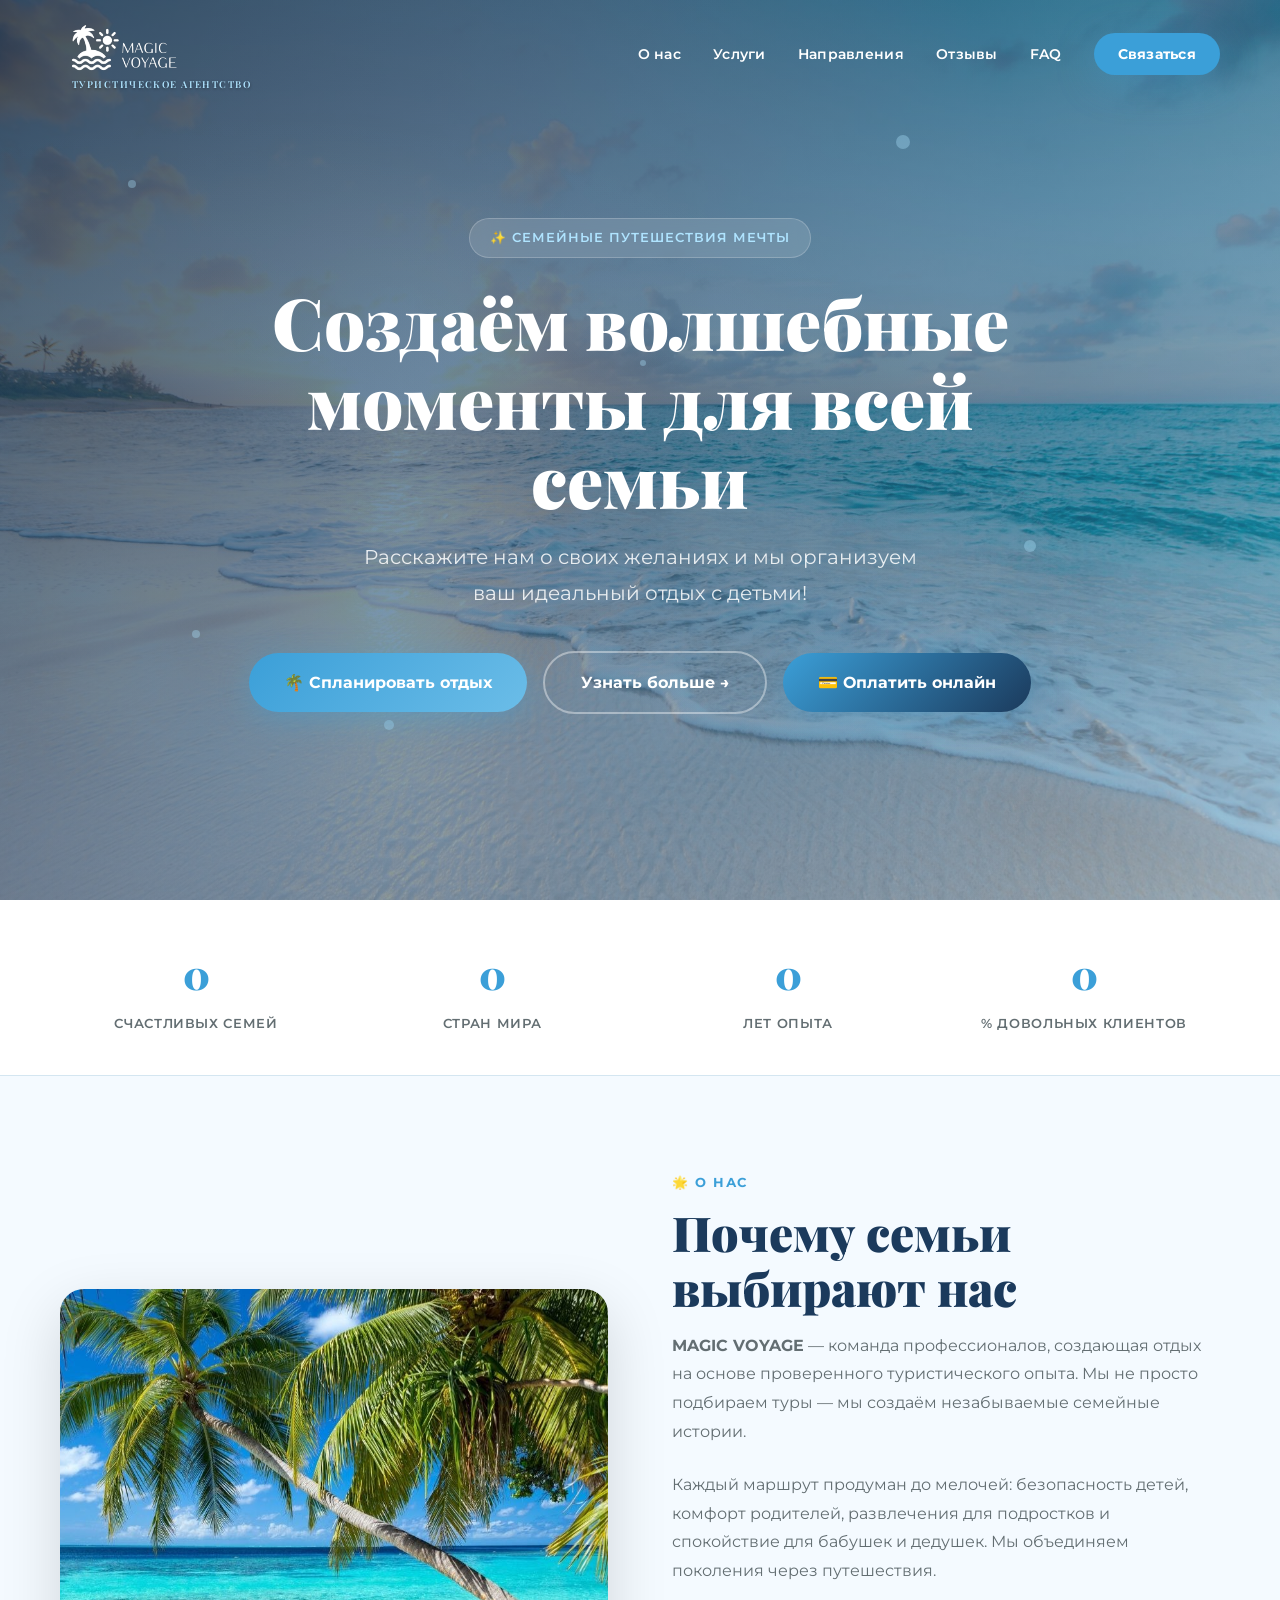
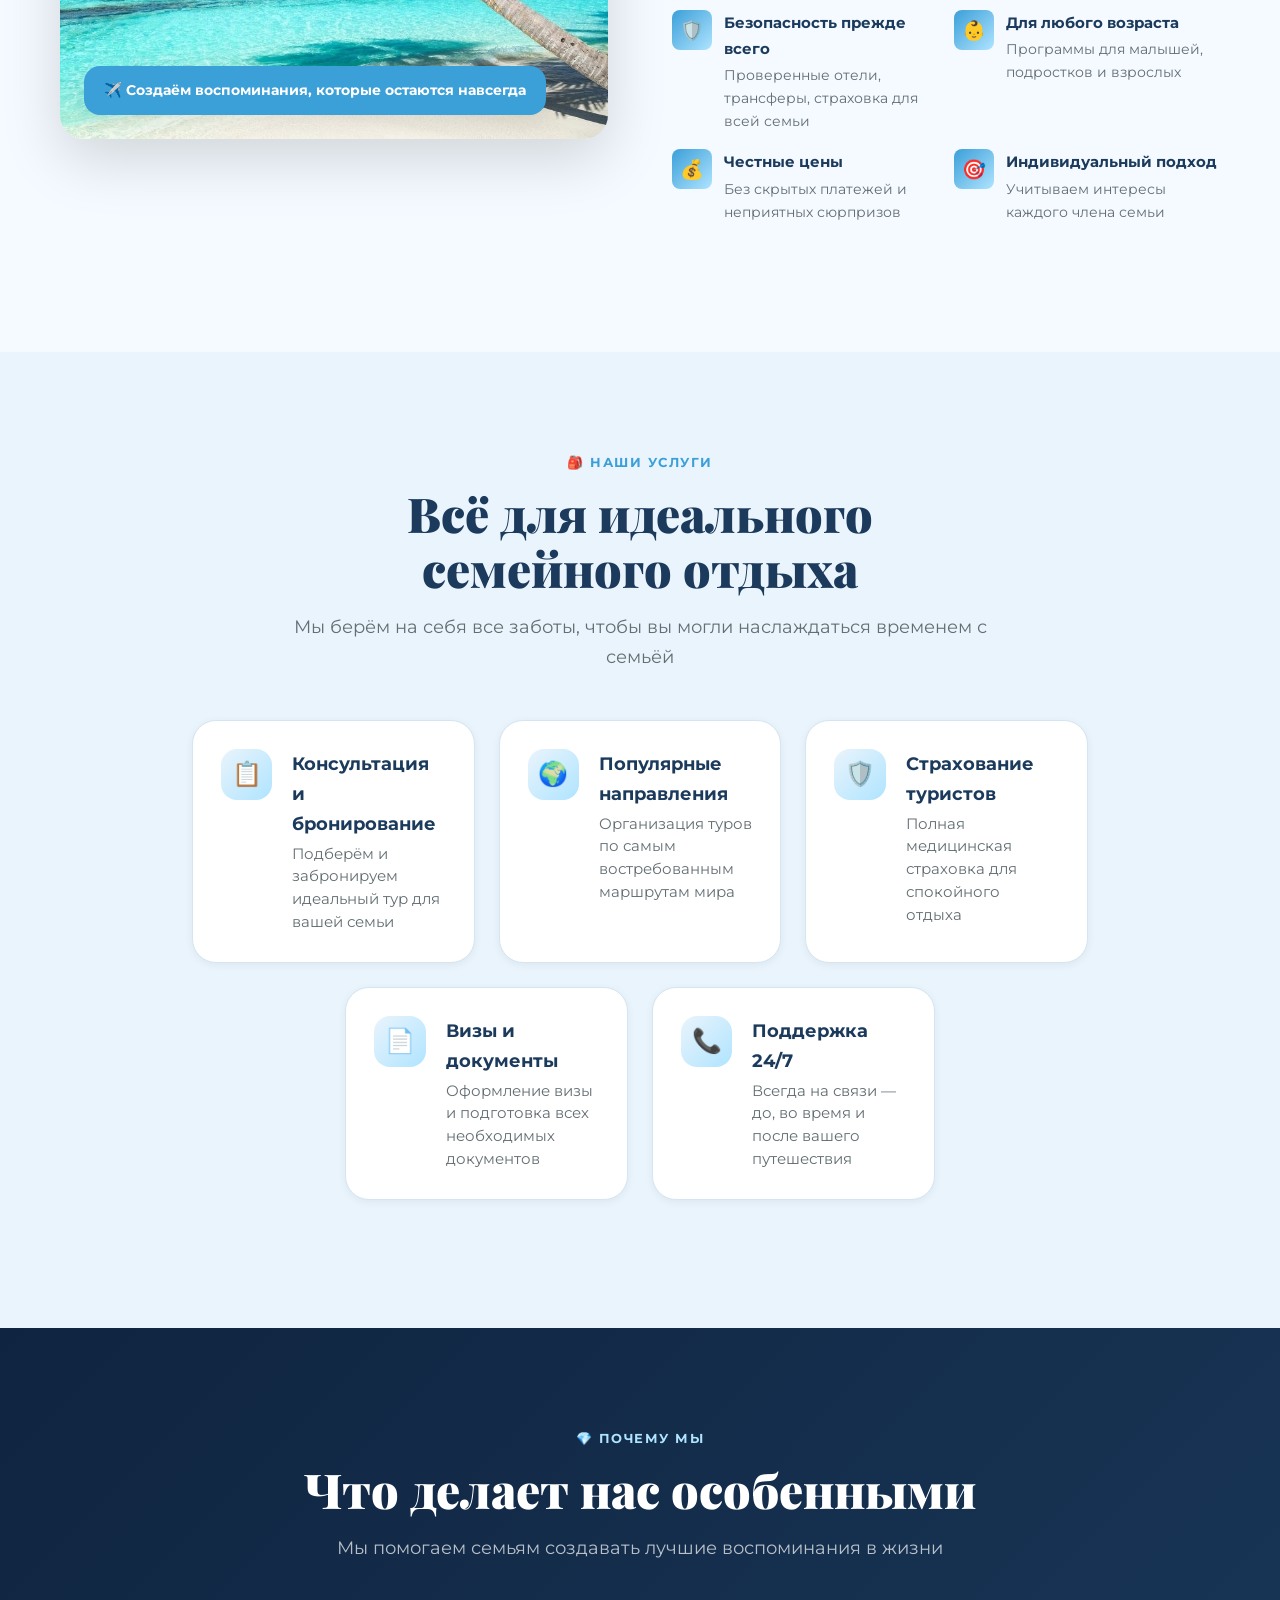
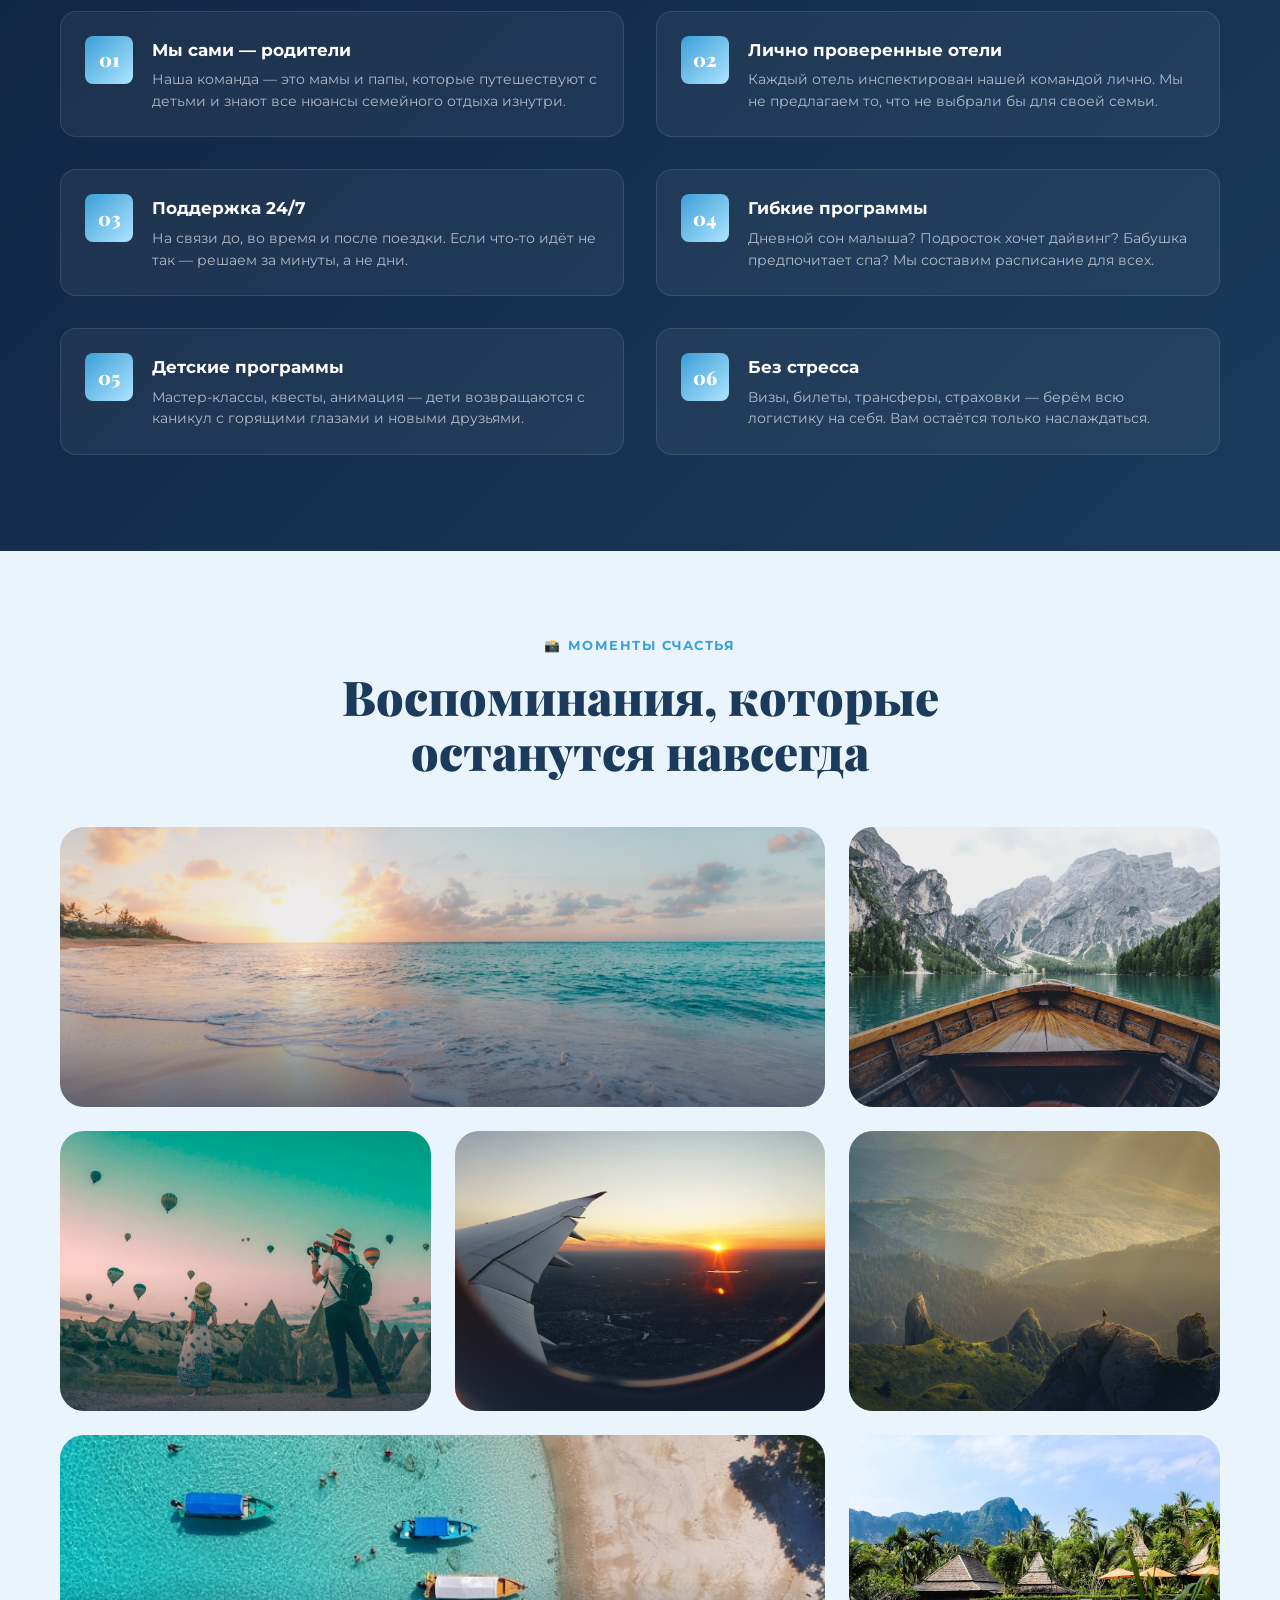
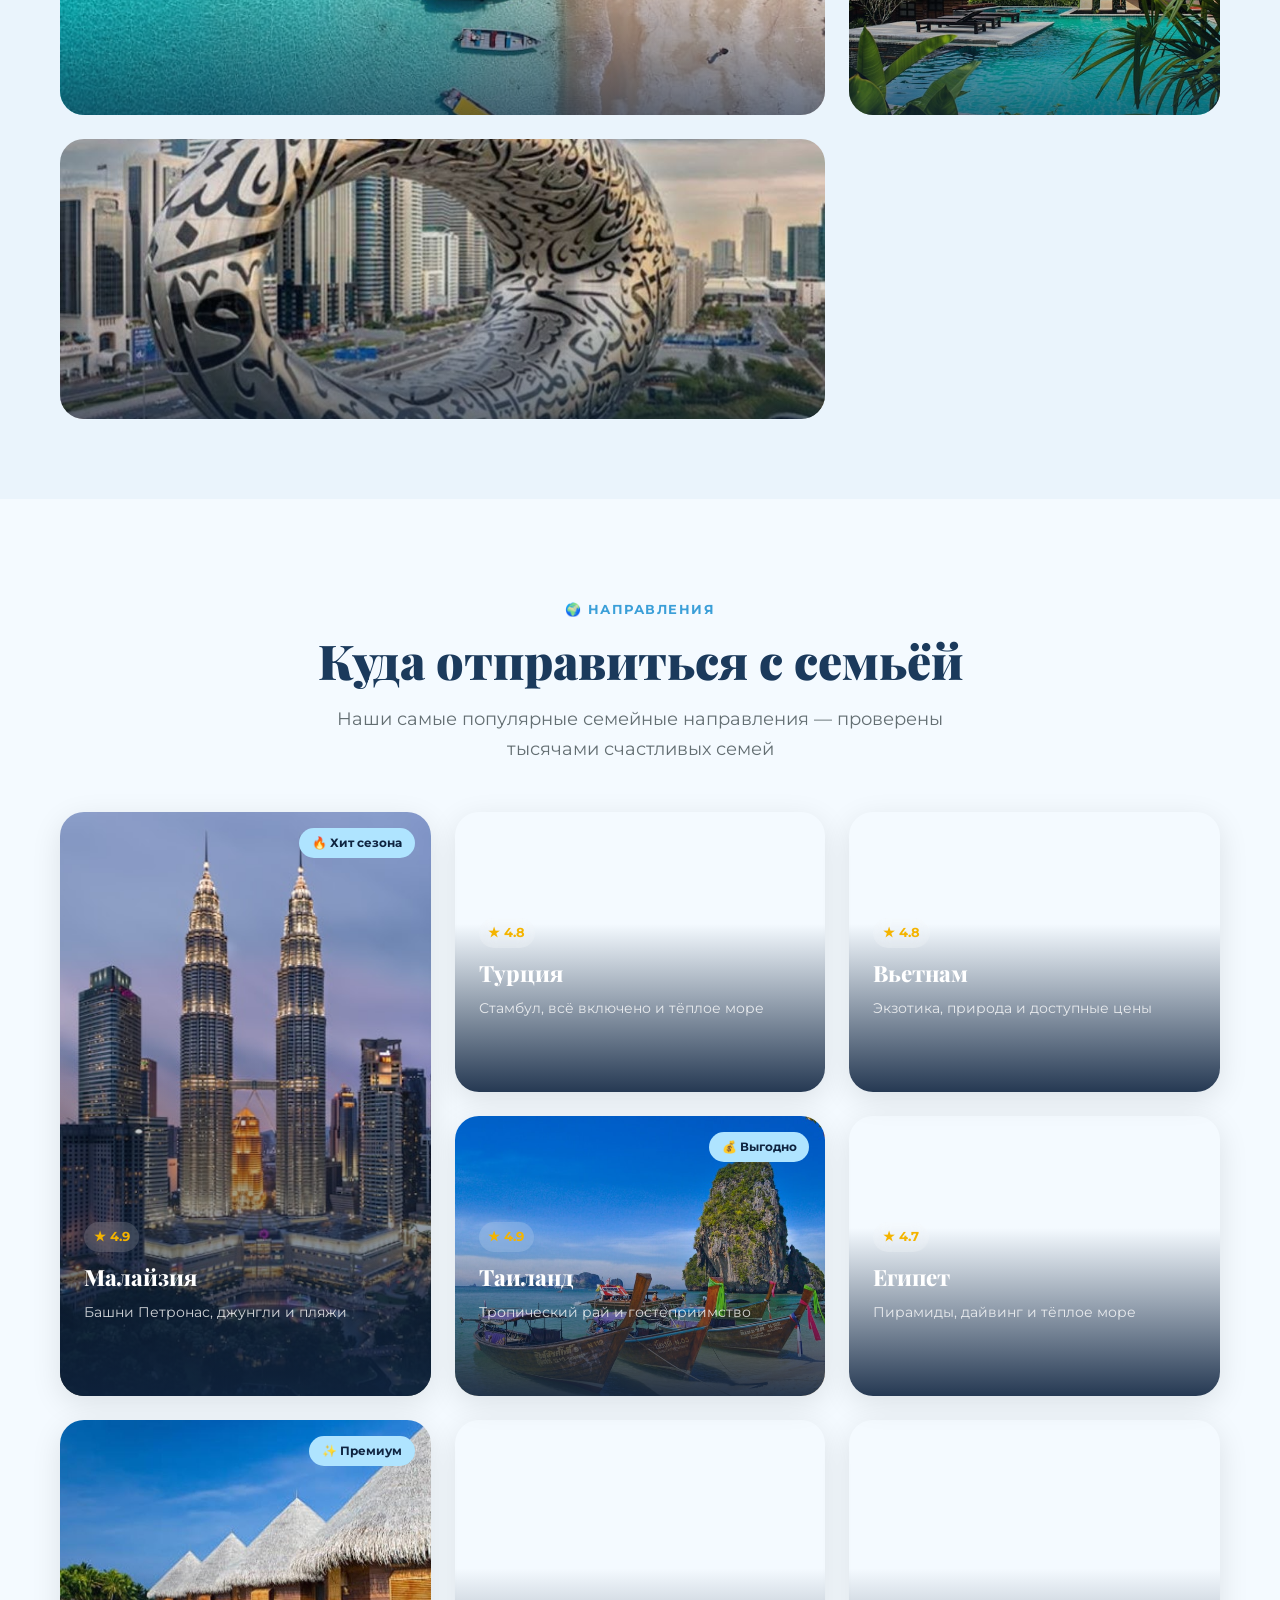
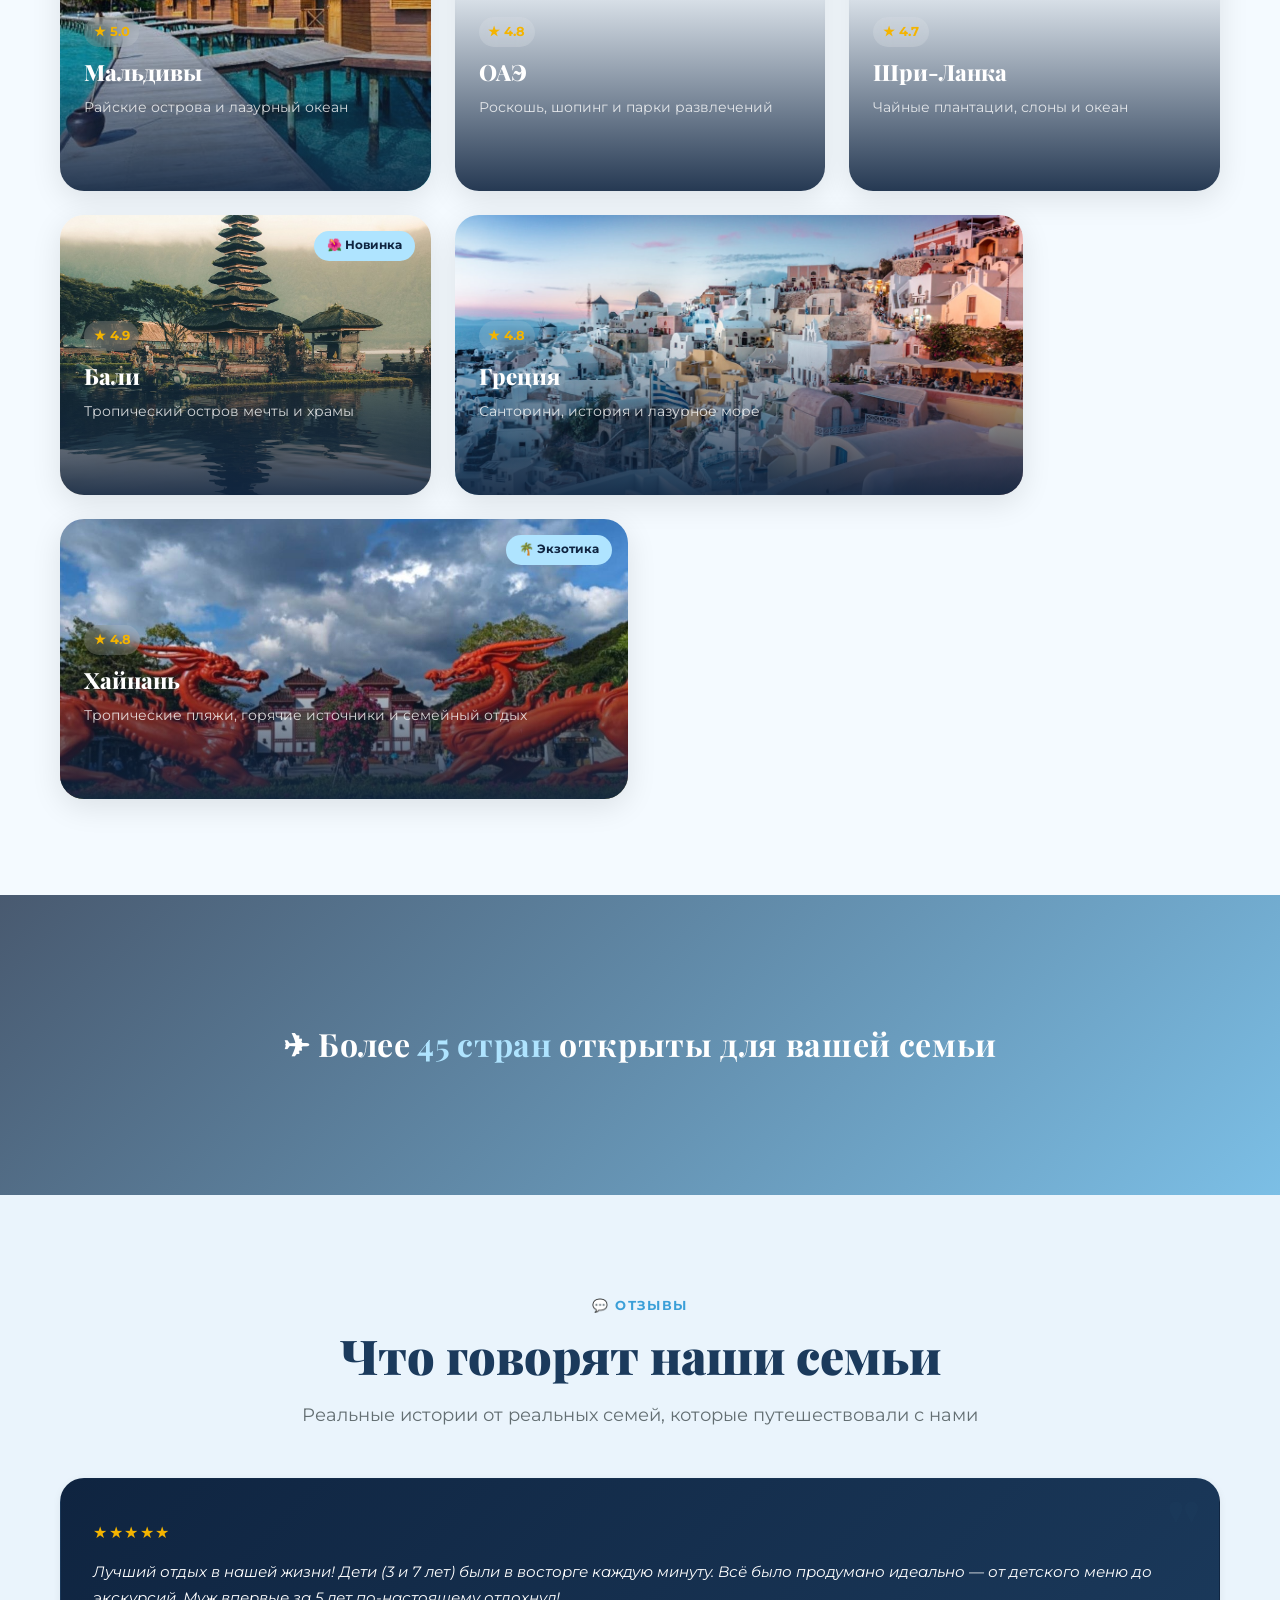
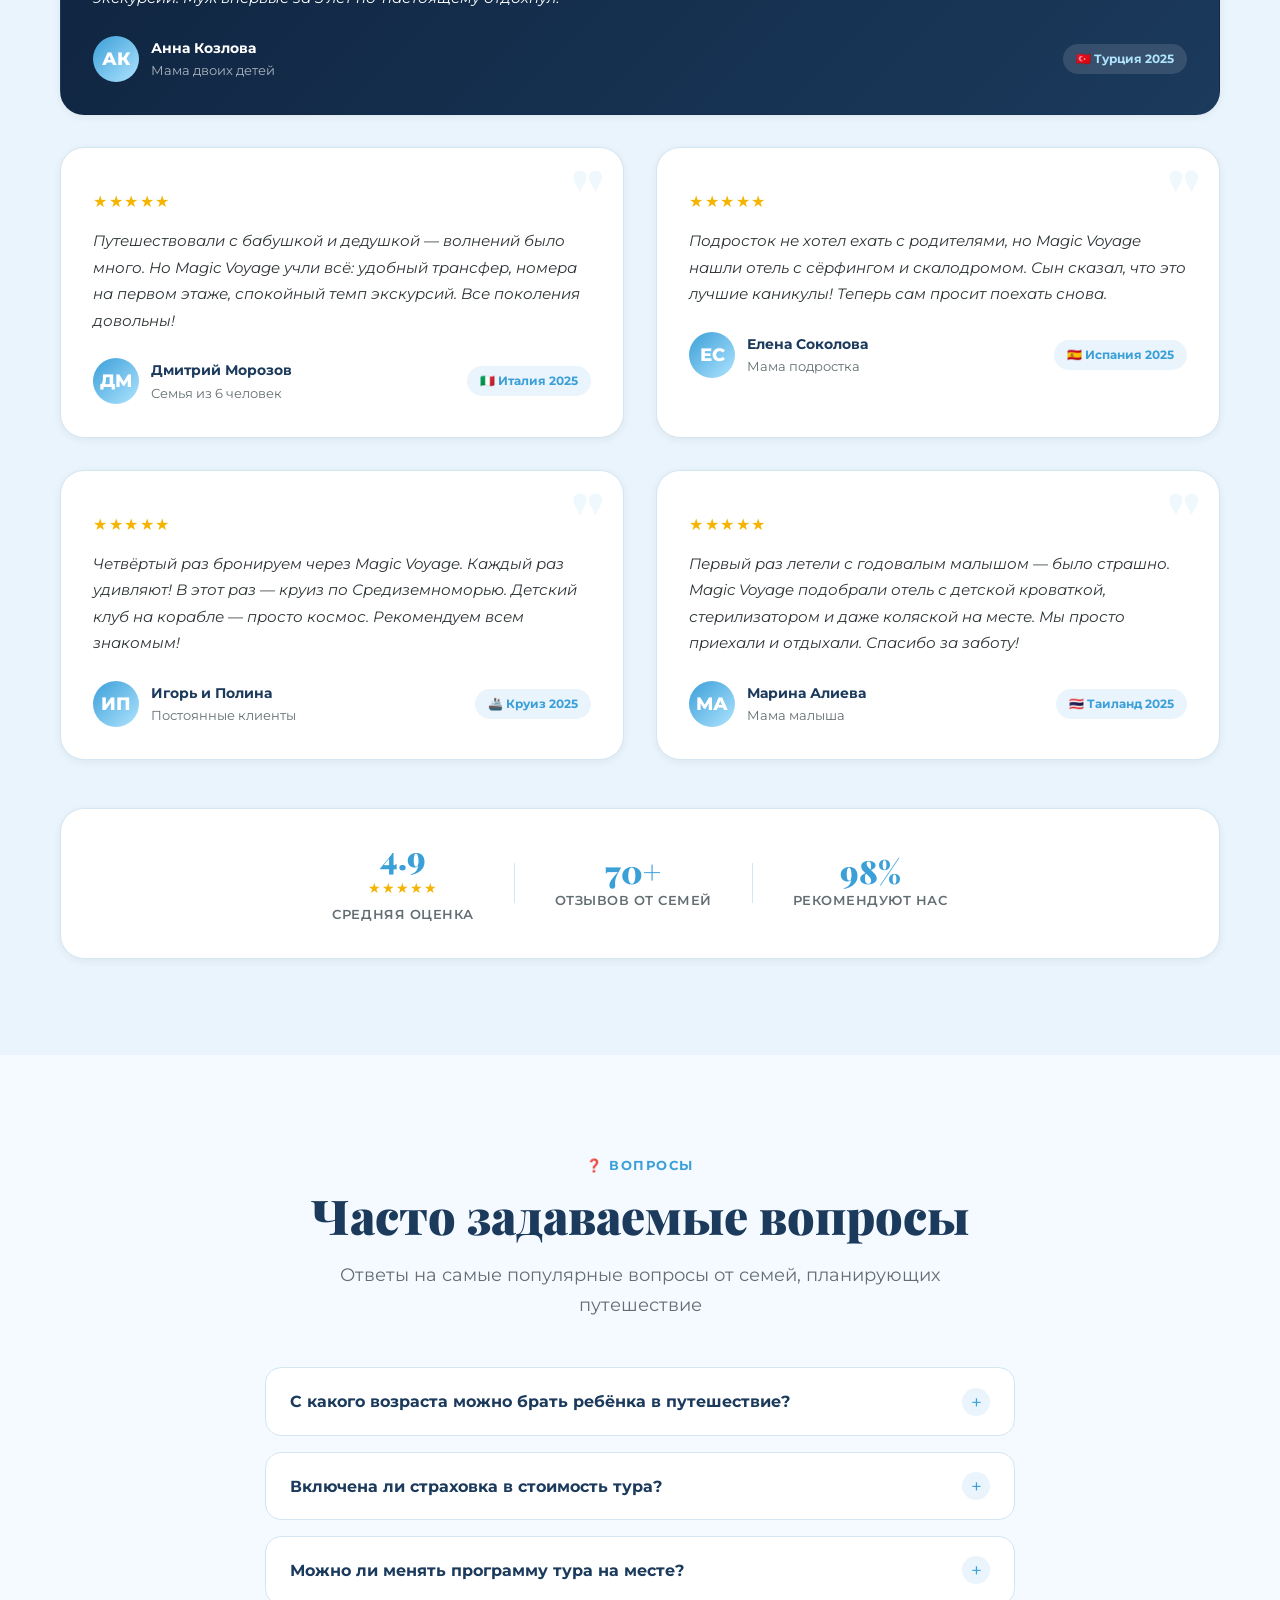
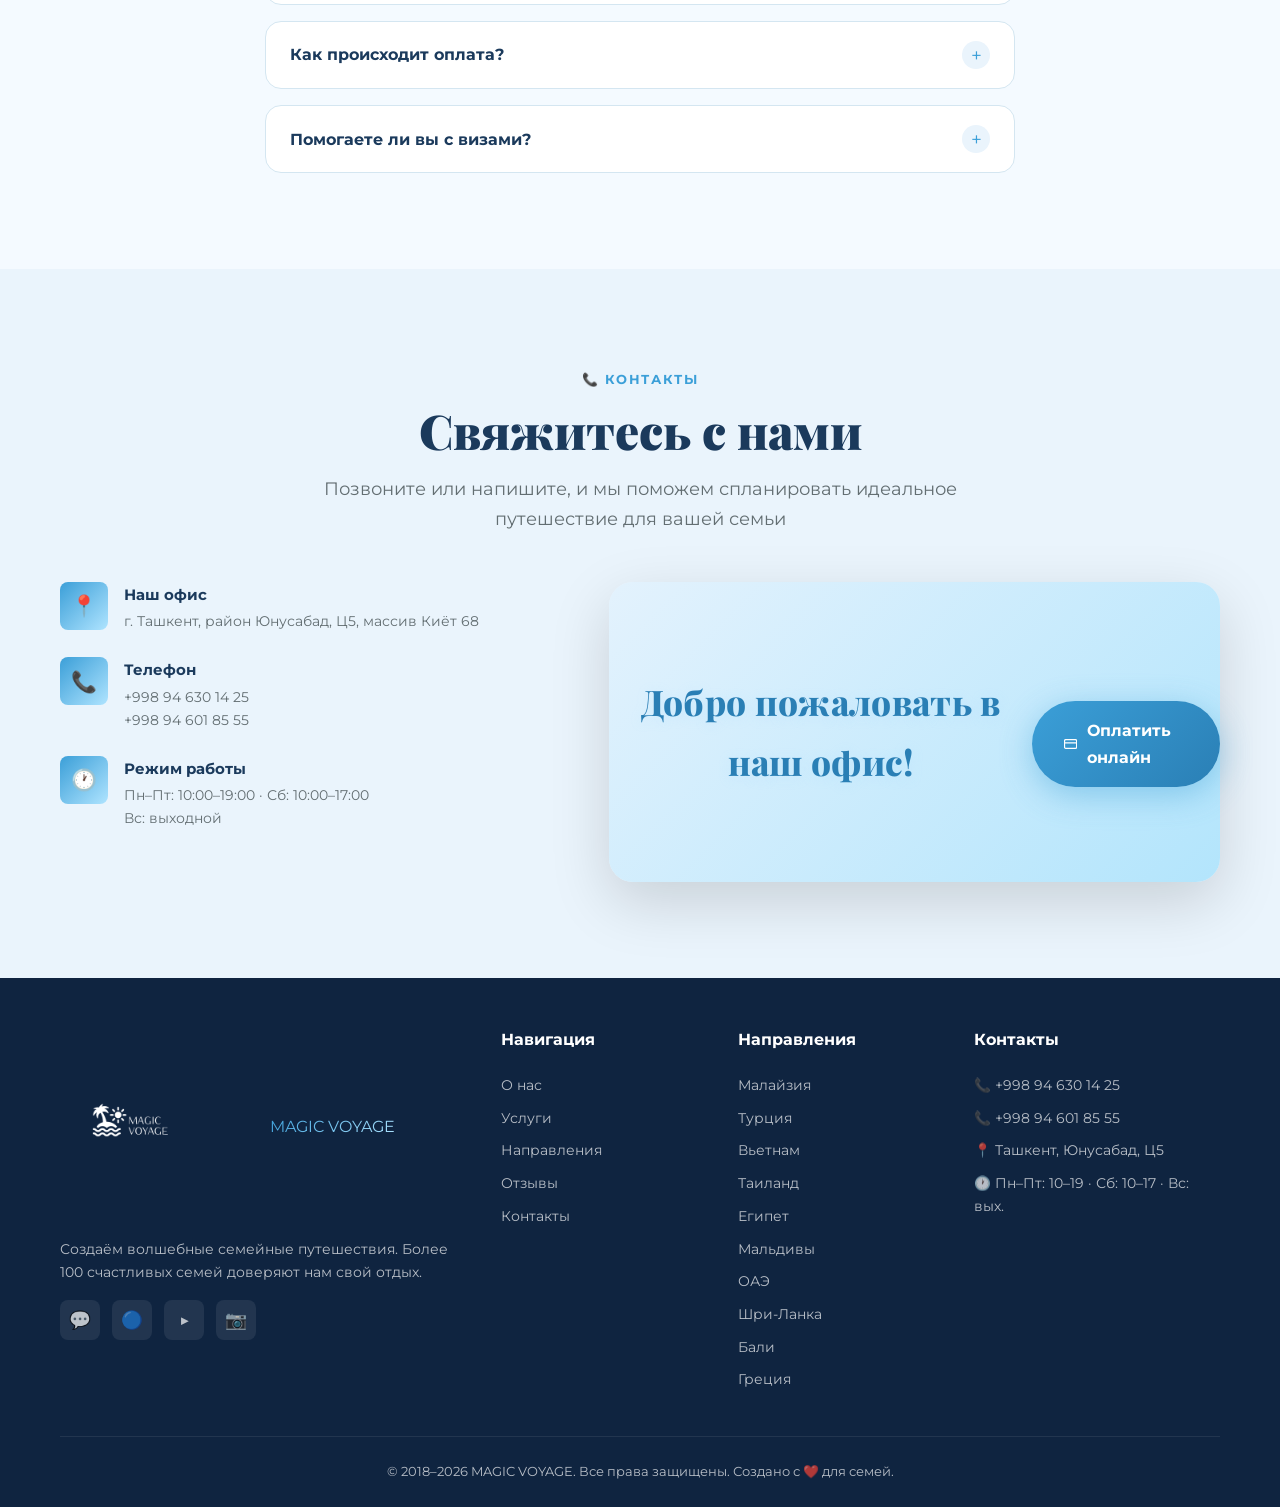
==== commit b8a8970c: "Added links to payment form" ====
--- a/index.html
+++ b/index.html
@@ -69,6 +69,7 @@
       <div class="hero__buttons">
         <a href="#contact" class="btn btn--primary">🌴 Спланировать отдых</a>
         <a href="#about" class="btn btn--outline">Узнать больше →</a>
+        <a href="payment.html" class="btn btn--pay">💳 Оплатить онлайн</a>
       </div>
     </div>
   </section>
@@ -735,6 +736,7 @@
           <div class="faq-item__answer" role="region">
             <div class="faq-item__answer-inner">
               Мы предлагаем удобную рассрочку: предоплата 30%, остаток — за 2 недели до вылета. Принимаем банковские карты, переводы. Никаких скрытых платежей — итоговая цена фиксируется в договоре.
+              <a href="payment.html" class="faq-pay-link">💳 Оплатить онлайн →</a>
             </div>
           </div>
         </div>
@@ -794,6 +796,13 @@
 
         <div class="contact__welcome-bg reveal-right">
           <div class="contact__welcome-text">Добро пожаловать в наш офис!</div>
+          <a href="payment.html" class="contact__pay-btn">
+            <svg width="20" height="20" viewBox="0 0 24 24" fill="none" stroke="currentColor" stroke-width="2.2" stroke-linecap="round" stroke-linejoin="round">
+              <rect x="1" y="4" width="22" height="16" rx="2" ry="2"></rect>
+              <line x1="1" y1="10" x2="23" y2="10"></line>
+            </svg>
+            Оплатить онлайн
+          </a>
         </div>
 
       </div>
--- a/style.css
+++ b/style.css
@@ -1,87 +1,124 @@
-/* ===== MAGIC VOYAGE - GLASSMORPHISM DESIGN SYSTEM ===== */
-
-/* ===== THEME VARIABLES ===== */
+/* ===== КНОПКИ ОПЛАТЫ — лендинг ===== */
+
+/* Кнопка в герое */
+.btn--pay {
+  display: inline-flex;
+  align-items: center;
+  gap: 8px;
+  padding: 14px 28px;
+  background: linear-gradient(135deg, #3b9fd8, #1b3a5c);
+  color: #fff !important;
+  font-weight: 700;
+  border-radius: 9999px;
+  text-decoration: none;
+  box-shadow: 0 8px 32px rgba(59,159,216,0.4);
+  transition: transform 0.3s cubic-bezier(0.4,0,0.2,1), box-shadow 0.3s cubic-bezier(0.4,0,0.2,1);
+  border: 2px solid rgba(255,255,255,0.2);
+}
+
+.btn--pay:hover {
+  transform: translateY(-3px);
+  box-shadow: 0 14px 48px rgba(59,159,216,0.55);
+}
+
+/* Ссылка-кнопка внутри ответа FAQ */
+.faq-pay-link {
+  display: inline-flex;
+  align-items: center;
+  gap: 6px;
+  margin-top: 14px;
+  padding: 10px 20px;
+  background: linear-gradient(135deg, #3b9fd8, #2a7fb5);
+  color: #fff;
+  font-size: 0.88rem;
+  font-weight: 700;
+  border-radius: 9999px;
+  text-decoration: none;
+  box-shadow: 0 4px 16px rgba(59,159,216,0.35);
+  transition: transform 0.25s ease, box-shadow 0.25s ease;
+}
+
+.faq-pay-link:hover {
+  transform: translateY(-2px);
+  box-shadow: 0 8px 28px rgba(59,159,216,0.5);
+}
+
+/* Кнопка оплаты в секции контактов */
+.contact__pay-btn {
+  display: inline-flex;
+  align-items: center;
+  gap: 10px;
+  margin-top: 24px;
+  padding: 16px 32px;
+  background: linear-gradient(135deg, #3b9fd8, #2a7fb5);
+  color: #fff;
+  font-family: var(--font-body);
+  font-size: 1rem;
+  font-weight: 700;
+  border-radius: 9999px;
+  text-decoration: none;
+  box-shadow: 0 8px 32px rgba(59,159,216,0.45);
+  transition: transform 0.3s cubic-bezier(0.4,0,0.2,1), box-shadow 0.3s cubic-bezier(0.4,0,0.2,1);
+}
+
+.contact__pay-btn:hover {
+  transform: translateY(-3px);
+  box-shadow: 0 14px 48px rgba(59,159,216,0.6);
+}
+
+/* Специальный стиль для новой широкой картинки "Музей будущего" */
+.gallery-mosaic__item--future {
+  grid-column: span 1;
+  height: 220px;
+}
+
+@media (min-width: 768px) {
+  .gallery-mosaic__item--future {
+    grid-column: span 2;
+    height: 420px;
+  }
+}
+
+@media (min-width: 1025px) {
+  .gallery-mosaic__item--future {
+    height: 520px;
+  }
+}
+/* ===== DESIGN SYSTEM ===== */
 :root {
-  /* Light Theme (Default) */
-  --bg-primary: #f0f4f8;
-  --bg-secondary: #e8eef5;
-  --bg-glass: rgba(255, 255, 255, 0.25);
-  --bg-glass-strong: rgba(255, 255, 255, 0.4);
-  --glass-border: rgba(255, 255, 255, 0.4);
-  --glass-shadow: rgba(0, 0, 0, 0.1);
-
-  --text-primary: #1a1a2e;
-  --text-secondary: #4a4a6a;
-  --text-muted: #6b7280;
-  --text-white: #ffffff;
-
-  --accent-primary: #667eea;
-  --accent-secondary: #764ba2;
-  --accent-gradient: linear-gradient(135deg, #667eea 0%, #764ba2 100%);
-  --accent-glow: rgba(102, 126, 234, 0.4);
-
-  --success: #10b981;
-  --warning: #f59e0b;
-  --error: #ef4444;
-
-  /* Glassmorphism */
-  --blur-amount: 20px;
-  --blur-light: 10px;
-
-  /* Shadows */
-  --shadow-sm: 0 2px 8px rgba(0, 0, 0, 0.06);
-  --shadow-md: 0 8px 32px rgba(0, 0, 0, 0.1);
-  --shadow-lg: 0 20px 60px rgba(0, 0, 0, 0.15);
-  --shadow-glow: 0 8px 40px var(--accent-glow);
-
-  /* Border Radius */
-  --radius-sm: 12px;
-  --radius-md: 20px;
-  --radius-lg: 28px;
-  --radius-xl: 36px;
-  --radius-full: 9999px;
-
-  /* Transitions */
-  --transition-fast: 0.2s cubic-bezier(0.4, 0, 0.2, 1);
-  --transition: 0.3s cubic-bezier(0.4, 0, 0.2, 1);
-  --transition-slow: 0.5s cubic-bezier(0.4, 0, 0.2, 1);
-  --transition-bounce: 0.5s cubic-bezier(0.34, 1.56, 0.64, 1);
-
-  /* Typography */
+  --color-primary: #3b9fd8;
+  --color-primary-dark: #2a7fb5;
+  --color-primary-light: #6bbde8;
+  --color-secondary: #1b3a5c;
+  --color-secondary-dark: #0f2440;
+  --color-secondary-light: #2f6a9e;
+  --color-accent: #afe4ff;
+  --color-accent-dark: #7dd0f7;
+  --color-success: #06d6a0;
+  --color-bg: #f4faff;
+  --color-bg-alt: #eaf4fc;
+  --color-bg-dark: #0f2440;
+  --color-text: #2d3436;
+  --color-text-light: #636e72;
+  --color-text-white: #ffffff;
+  --color-border: #d4e6f1;
+
   --font-heading: 'Playfair Display', Georgia, serif;
   --font-body: 'Montserrat', -apple-system, BlinkMacSystemFont, sans-serif;
 
-  /* Mesh gradient colors for hero */
-  --mesh-1: rgba(102, 126, 234, 0.3);
-  --mesh-2: rgba(118, 75, 162, 0.25);
-  --mesh-3: rgba(236, 72, 153, 0.15);
-}
-
-/* Dark Theme */
-[data-theme="dark"] {
-  --bg-primary: #0f0f1a;
-  --bg-secondary: #1a1a2e;
-  --bg-glass: rgba(255, 255, 255, 0.08);
-  --bg-glass-strong: rgba(255, 255, 255, 0.12);
-  --glass-border: rgba(255, 255, 255, 0.15);
-  --glass-shadow: rgba(0, 0, 0, 0.3);
-
-  --text-primary: #ffffff;
-  --text-secondary: #b8b8d0;
-  --text-muted: #8888a0;
-
-  --shadow-sm: 0 2px 8px rgba(0, 0, 0, 0.2);
-  --shadow-md: 0 8px 32px rgba(0, 0, 0, 0.3);
-  --shadow-lg: 0 20px 60px rgba(0, 0, 0, 0.4);
-
-  --mesh-1: rgba(102, 126, 234, 0.2);
-  --mesh-2: rgba(118, 75, 162, 0.15);
-  --mesh-3: rgba(236, 72, 153, 0.1);
-}
-
-/* Theme transition */
-*, *::before, *::after {
-  transition: background-color 0.4s ease, border-color 0.4s ease, box-shadow 0.4s ease;
+  --shadow-sm: 0 2px 8px rgba(0,0,0,0.06);
+  --shadow-md: 0 8px 30px rgba(0,0,0,0.1);
+  --shadow-lg: 0 20px 60px rgba(0,0,0,0.15);
+  --shadow-glow: 0 8px 40px rgba(59,159,216,0.3);
+
+  --radius-sm: 8px;
+  --radius-md: 16px;
+  --radius-lg: 24px;
+  --radius-xl: 32px;
+  --radius-full: 9999px;
+
+  --transition: 0.3s cubic-bezier(0.4, 0, 0.2, 1);
+  --transition-slow: 0.6s cubic-bezier(0.4, 0, 0.2, 1);
 }
 
 /* ===== RESET & BASE ===== */
@@ -99,29 +136,11 @@
 
 body {
   font-family: var(--font-body);
-  color: var(--text-primary);
-  background: var(--bg-primary);
+  color: var(--color-text);
+  background: var(--color-bg);
   line-height: 1.7;
   overflow-x: hidden;
   -webkit-font-smoothing: antialiased;
-  -moz-osx-font-smoothing: grayscale;
-}
-
-/* Animated gradient background */
-body::before {
-  content: '';
-  position: fixed;
-  top: 0;
-  left: 0;
-  right: 0;
-  bottom: 0;
-  background:
-    radial-gradient(ellipse 80% 50% at 20% 40%, var(--mesh-1), transparent),
-    radial-gradient(ellipse 60% 40% at 80% 20%, var(--mesh-2), transparent),
-    radial-gradient(ellipse 50% 30% at 50% 80%, var(--mesh-3), transparent);
-  pointer-events: none;
-  z-index: -1;
-  opacity: 0.6;
 }
 
 img {
@@ -141,40 +160,9 @@
 
 .container {
   width: 100%;
-  max-width: 1280px;
+  max-width: 1200px;
   margin: 0 auto;
-  padding: 0 1.5rem;
-}
-
-/* ===== GLASSMORPHISM COMPONENTS ===== */
-.glass {
-  background: var(--bg-glass);
-  backdrop-filter: blur(var(--blur-amount));
-  -webkit-backdrop-filter: blur(var(--blur-amount));
-  border: 1px solid var(--glass-border);
-  box-shadow: 0 8px 32px var(--glass-shadow);
-}
-
-.glass-card {
-  background: var(--bg-glass);
-  backdrop-filter: blur(var(--blur-amount));
-  -webkit-backdrop-filter: blur(var(--blur-amount));
-  border: 1px solid var(--glass-border);
-  border-radius: var(--radius-lg);
-  box-shadow: 0 8px 32px var(--glass-shadow);
-  transition: transform var(--transition), box-shadow var(--transition);
-}
-
-.glass-card:hover {
-  transform: translateY(-8px);
-  box-shadow: 0 20px 60px var(--glass-shadow);
-}
-
-.glass-strong {
-  background: var(--bg-glass-strong);
-  backdrop-filter: blur(var(--blur-amount));
-  -webkit-backdrop-filter: blur(var(--blur-amount));
-  border: 1px solid var(--glass-border);
+  padding: 0 1.25rem;
 }
 
 /* ===== ANIMATIONS ===== */
@@ -183,11 +171,6 @@
   to { opacity: 1; transform: translateY(0); }
 }
 
-@keyframes fadeInDown {
-  from { opacity: 0; transform: translateY(-40px); }
-  to { opacity: 1; transform: translateY(0); }
-}
-
 @keyframes fadeInLeft {
   from { opacity: 0; transform: translateX(-40px); }
   to { opacity: 1; transform: translateX(0); }
@@ -204,44 +187,15 @@
 }
 
 @keyframes float {
-  0%, 100% { transform: translateY(0) rotate(0deg); }
-  50% { transform: translateY(-20px) rotate(2deg); }
-}
-
-@keyframes floatReverse {
-  0%, 100% { transform: translateY(0) rotate(0deg); }
-  50% { transform: translateY(-15px) rotate(-2deg); }
-}
-
-@keyframes pulse {
-  0%, 100% { transform: scale(1); opacity: 1; }
-  50% { transform: scale(1.05); opacity: 0.8; }
-}
-
-@keyframes shimmer {
-  0% { background-position: -200% center; }
-  100% { background-position: 200% center; }
-}
-
-@keyframes rotate {
-  from { transform: rotate(0deg); }
-  to { transform: rotate(360deg); }
-}
-
-@keyframes gradientShift {
-  0%, 100% { background-position: 0% 50%; }
-  50% { background-position: 100% 50%; }
-}
-
-@keyframes borderGlow {
-  0%, 100% { border-color: rgba(102, 126, 234, 0.3); }
-  50% { border-color: rgba(118, 75, 162, 0.5); }
-}
-
-/* Reveal animations */
+  0%, 100% { transform: translateY(0); }
+  50% { transform: translateY(-12px); }
+}
+
+
+
 .reveal {
   opacity: 0;
-  transform: translateY(50px);
+  transform: translateY(40px);
   transition: opacity 0.8s cubic-bezier(0.4, 0, 0.2, 1), transform 0.8s cubic-bezier(0.4, 0, 0.2, 1);
 }
 
@@ -252,7 +206,7 @@
 
 .reveal-left {
   opacity: 0;
-  transform: translateX(-50px);
+  transform: translateX(-40px);
   transition: opacity 0.8s ease, transform 0.8s ease;
 }
 
@@ -263,7 +217,7 @@
 
 .reveal-right {
   opacity: 0;
-  transform: translateX(50px);
+  transform: translateX(40px);
   transition: opacity 0.8s ease, transform 0.8s ease;
 }
 
@@ -274,7 +228,7 @@
 
 .reveal-scale {
   opacity: 0;
-  transform: scale(0.8);
+  transform: scale(0.85);
   transition: opacity 0.8s ease, transform 0.8s ease;
 }
 
@@ -282,14 +236,6 @@
   opacity: 1;
   transform: scale(1);
 }
-
-/* Stagger children animation */
-.stagger-children .reveal:nth-child(1) { transition-delay: 0.1s; }
-.stagger-children .reveal:nth-child(2) { transition-delay: 0.2s; }
-.stagger-children .reveal:nth-child(3) { transition-delay: 0.3s; }
-.stagger-children .reveal:nth-child(4) { transition-delay: 0.4s; }
-.stagger-children .reveal:nth-child(5) { transition-delay: 0.5s; }
-.stagger-children .reveal:nth-child(6) { transition-delay: 0.6s; }
 
 @media (prefers-reduced-motion: reduce) {
   .reveal, .reveal-left, .reveal-right, .reveal-scale {
@@ -309,222 +255,176 @@
   top: 0;
   left: 0;
   right: 0;
-  z-index: 1000;
+  z-index: 10003;
   padding: 1rem 0;
   padding-top: calc(1rem + env(safe-area-inset-top, 0px));
-  transition: all var(--transition);
+  transition: var(--transition);
+  background: transparent;
 }
 
 .nav.scrolled {
-  background: var(--bg-glass);
-  backdrop-filter: blur(var(--blur-amount));
-  -webkit-backdrop-filter: blur(var(--blur-amount));
-  border-bottom: 1px solid var(--glass-border);
-  box-shadow: 0 4px 30px var(--glass-shadow);
-  padding: 0.75rem 0;
-  padding-top: calc(0.75rem + env(safe-area-inset-top, 0px));
+  background: rgba(15, 36, 64, 0.92);
+  backdrop-filter: blur(20px);
+  -webkit-backdrop-filter: blur(20px);
+  box-shadow: 0 4px 20px rgba(0, 0, 0, 0.2);
+  padding: 0.6rem 0;
+  padding-top: calc(0.6rem + env(safe-area-inset-top, 0px));
 }
 
 .nav__inner {
   display: flex;
   align-items: center;
   justify-content: space-between;
-  gap: 2rem;
 }
 
 .nav__logo {
   display: flex;
   flex-direction: column;
   align-items: flex-start;
-  z-index: 1001;
-  transition: transform var(--transition);
-}
-
-.nav__logo:hover {
-  transform: scale(1.02);
-}
+  gap: 0;
+  font-family: var(--font-heading);
+  font-weight: 900;
+  color: var(--color-text-white);
+  transition: var(--transition);
+  z-index: 10002;
+  position: relative;
+}
+
+/* .nav__logo-top {
+  display: flex;
+  align-items: center;
+  gap: 0;
+} */
 
 .nav__logo-img {
   width: 120px;
   object-fit: contain;
-  filter: drop-shadow(0 2px 8px rgba(0, 0, 0, 0.2));
+  margin: 0 0 0 8px;
+  flex-shrink: 0;
+}
+
+.nav__logo-name {
+  font-family: var(--font-heading);
+  font-size: clamp(1.2rem, 2.5vw, 1.5rem);
+  font-weight: 900;
+  color: #ffffff;
+  line-height: 1.05;
+  letter-spacing: 0.02em;
+  text-shadow: 0 1px 4px rgba(0, 0, 0, 0.5);
+  margin-left: 200px;
+  visibility: hidden;
 }
 
 .nav__logo-sub {
-  margin-left: 8px;
+  margin-left: 12px;
   font-size: 0.6rem;
   font-weight: 600;
   letter-spacing: 0.15em;
   text-transform: uppercase;
-  background: var(--accent-gradient);
-  -webkit-background-clip: text;
-  -webkit-text-fill-color: transparent;
-  background-clip: text;
+  color: var(--color-accent);
+  -webkit-text-fill-color: var(--color-accent);
+  text-shadow: 0 1px 3px rgba(0, 0, 0, 0.4);
+}
+
+.nav.scrolled .nav__logo-sub {
+  color: var(--color-accent);
+  -webkit-text-fill-color: var(--color-accent);
+}
+
+.nav.scrolled .nav__logo-name {
+  color: var(--color-text-white);
 }
 
 .nav__links {
   display: none;
-  align-items: center;
-  gap: 2.5rem;
+  gap: 2rem;
+  align-items: center;
 }
 
 .nav__link {
-  position: relative;
   font-size: 0.9rem;
   font-weight: 600;
-  color: var(--text-white);
+  color: var(--color-text-white);
+  position: relative;
+  transition: var(--transition);
   letter-spacing: 0.02em;
-  padding: 0.5rem 0;
-  transition: color var(--transition);
 }
 
 .nav.scrolled .nav__link {
-  color: var(--text-primary);
+  color: rgba(255, 255, 255, 0.85);
+}
+
+.nav.scrolled .nav__link:hover {
+  color: var(--color-text-white);
 }
 
 .nav__link::after {
   content: '';
   position: absolute;
-  bottom: 0;
+  bottom: -4px;
   left: 0;
   width: 0;
   height: 2px;
-  background: var(--accent-gradient);
+  background: var(--color-primary);
   border-radius: 2px;
-  transition: width var(--transition);
+  transition: var(--transition);
 }
 
 .nav__link:hover::after {
   width: 100%;
 }
 
-.nav__link:hover {
-  color: var(--accent-primary);
-}
-
-/* Theme Toggle */
-.theme-toggle {
-  display: flex;
-  align-items: center;
-  justify-content: center;
-  width: 44px;
-  height: 44px;
-  background: var(--bg-glass);
-  backdrop-filter: blur(var(--blur-light));
-  -webkit-backdrop-filter: blur(var(--blur-light));
-  border: 1px solid var(--glass-border);
-  border-radius: var(--radius-full);
-  cursor: pointer;
-  transition: all var(--transition);
-  color: var(--text-white);
-}
-
-.nav.scrolled .theme-toggle {
-  color: var(--text-primary);
-}
-
-.theme-toggle:hover {
-  transform: scale(1.1) rotate(15deg);
-  background: var(--accent-gradient);
-  color: var(--text-white);
-  border-color: transparent;
-}
-
-.theme-toggle svg {
-  width: 22px;
-  height: 22px;
-  transition: transform var(--transition);
-}
-
-.theme-toggle:hover svg {
-  transform: rotate(-15deg);
-}
-
-.theme-toggle .icon-sun,
-.theme-toggle .icon-moon {
-  position: absolute;
-  transition: opacity var(--transition), transform var(--transition);
-}
-
-[data-theme="dark"] .theme-toggle .icon-sun {
-  opacity: 1;
-  transform: rotate(0deg);
-}
-
-[data-theme="dark"] .theme-toggle .icon-moon {
-  opacity: 0;
-  transform: rotate(90deg);
-}
-
-.theme-toggle .icon-sun {
-  opacity: 0;
-  transform: rotate(-90deg);
-}
-
-.theme-toggle .icon-moon {
-  opacity: 1;
-  transform: rotate(0deg);
-}
-
-/* CTA Button */
 .nav__cta {
   display: none;
-  padding: 0.75rem 1.75rem;
-  background: var(--accent-gradient);
-  color: var(--text-white) !important;
+  padding: 0.6rem 1.5rem;
+  background: var(--color-primary);
+  color: var(--color-text-white) !important;
   border-radius: var(--radius-full);
   font-weight: 700;
   font-size: 0.85rem;
+  transition: var(--transition);
   box-shadow: var(--shadow-glow);
-  transition: all var(--transition);
 }
 
 .nav__cta:hover {
-  transform: translateY(-2px) scale(1.02);
-  box-shadow: 0 12px 40px var(--accent-glow);
+  background: var(--color-primary-dark);
+  transform: translateY(-2px);
 }
 
 .nav__cta::after {
   display: none !important;
 }
 
-/* Burger Menu */
+/* Mobile menu */
 .nav__burger {
   display: flex;
   flex-direction: column;
   justify-content: center;
-  gap: 6px;
+  gap: 5px;
   width: 44px;
   height: 44px;
   cursor: pointer;
-  z-index: 1001;
-  background: var(--bg-glass);
-  backdrop-filter: blur(var(--blur-light));
-  -webkit-backdrop-filter: blur(var(--blur-light));
-  border: 1px solid var(--glass-border);
-  border-radius: var(--radius-sm);
-  padding: 10px;
-  transition: all var(--transition);
-}
-
-.nav__burger:hover {
-  background: var(--bg-glass-strong);
+  z-index: 10002;
+  background: none;
+  border: none;
+  padding: 6px;
+  position: relative;
 }
 
 .nav__burger-line {
   width: 100%;
-  height: 2px;
+  height: 2.5px;
   border-radius: 2px;
-  background: var(--text-white);
-  transition: all var(--transition);
+  background: var(--color-text-white);
+  transition: var(--transition);
 }
 
 .nav.scrolled .nav__burger-line {
-  background: var(--text-primary);
+  background: var(--color-text-white);
 }
 
 .nav__burger.active .nav__burger-line {
-  background: var(--text-white);
+  background: var(--color-text-white);
 }
 
 .nav__burger.active .nav__burger-line:nth-child(1) {
@@ -540,7 +440,7 @@
   transform: rotate(-45deg) translate(6px, -6px);
 }
 
-/* Mobile Menu */
+/* Body lock when menu is open */
 body.menu-open {
   overflow: hidden;
   position: fixed;
@@ -555,32 +455,21 @@
   width: 100%;
   height: 100vh;
   height: 100dvh;
-  background: linear-gradient(135deg, var(--bg-secondary) 0%, var(--bg-primary) 100%);
+  background: linear-gradient(135deg, var(--color-secondary-dark) 0%, var(--color-secondary) 100%);
   display: flex;
   flex-direction: column;
   justify-content: center;
   align-items: center;
   gap: 1.5rem;
-  padding-top: calc(100px + env(safe-area-inset-top, 0px));
+  padding-top: calc(80px + env(safe-area-inset-top, 0px));
   padding-bottom: calc(40px + env(safe-area-inset-bottom, 0px));
+  padding-left: env(safe-area-inset-left, 0px);
+  padding-right: env(safe-area-inset-right, 0px);
   transform: translateX(100%);
   transition: transform 0.5s cubic-bezier(0.77, 0, 0.175, 1);
-  z-index: 999;
+  z-index: 10001;
   overflow-y: auto;
-}
-
-.nav__mobile-menu::before {
-  content: '';
-  position: absolute;
-  top: 0;
-  left: 0;
-  right: 0;
-  bottom: 0;
-  background:
-    radial-gradient(ellipse 80% 50% at 20% 40%, var(--mesh-1), transparent),
-    radial-gradient(ellipse 60% 40% at 80% 60%, var(--mesh-2), transparent);
-  opacity: 0.5;
-  pointer-events: none;
+  -webkit-overflow-scrolling: touch;
 }
 
 .nav__mobile-menu.open {
@@ -588,32 +477,20 @@
 }
 
 .nav__mobile-link {
-  position: relative;
-  font-size: 1.8rem;
+  font-size: 1.5rem;
   font-weight: 700;
-  color: var(--text-primary);
+  color: var(--color-text-white);
+  transition: var(--transition);
+  opacity: 0;
+  transform: translateY(20px);
   padding: 0.75rem 2rem;
   border-radius: var(--radius-md);
-  opacity: 0;
-  transform: translateY(20px);
-  transition: all var(--transition);
-}
-
-.nav__mobile-link::after {
-  content: '';
-  position: absolute;
-  bottom: 0.5rem;
-  left: 2rem;
-  right: 2rem;
-  height: 3px;
-  background: var(--accent-gradient);
-  border-radius: 2px;
-  transform: scaleX(0);
-  transition: transform var(--transition);
-}
-
-.nav__mobile-link:hover::after {
-  transform: scaleX(1);
+  -webkit-tap-highlight-color: transparent;
+}
+
+.nav__mobile-link:active {
+  background: rgba(255, 255, 255, 0.1);
+  transform: scale(0.98);
 }
 
 .nav__mobile-menu.open .nav__mobile-link {
@@ -627,7 +504,10 @@
 .nav__mobile-menu.open .nav__mobile-link:nth-child(4) { transition-delay: 0.25s; }
 .nav__mobile-menu.open .nav__mobile-link:nth-child(5) { transition-delay: 0.3s; }
 .nav__mobile-menu.open .nav__mobile-link:nth-child(6) { transition-delay: 0.35s; }
-.nav__mobile-menu.open .nav__mobile-link:nth-child(7) { transition-delay: 0.4s; }
+
+.nav__mobile-link:hover {
+  color: var(--color-accent);
+}
 
 /* ===== HERO SECTION ===== */
 .hero {
@@ -637,111 +517,91 @@
   display: flex;
   align-items: center;
   justify-content: center;
-  padding: calc(120px + env(safe-area-inset-top, 0px)) 1.5rem 80px;
+  text-align: center;
+  padding: calc(6rem + env(safe-area-inset-top, 0px)) 1.25rem 4rem;
+  background:
+    linear-gradient(135deg, rgba(10, 40, 70, 0.75) 0%, rgba(20, 60, 100, 0.6) 40%, rgba(59, 159, 216, 0.35) 100%),
+    url('images/hero-bg.jpg') center/cover no-repeat;
   overflow: hidden;
 }
 
-/* Animated mesh gradient background */
-.hero__bg {
+.hero::before {
+  content: '';
   position: absolute;
   inset: 0;
   background:
-    linear-gradient(135deg, rgba(15, 15, 26, 0.9) 0%, rgba(26, 26, 46, 0.8) 50%, rgba(102, 126, 234, 0.4) 100%),
-    url('images/hero-bg.jpg') center/cover no-repeat;
-  z-index: -2;
-}
-
-.hero__mesh {
-  position: absolute;
-  inset: 0;
-  background:
-    radial-gradient(ellipse 100% 60% at 0% 0%, rgba(102, 126, 234, 0.3), transparent 50%),
-    radial-gradient(ellipse 80% 50% at 100% 20%, rgba(118, 75, 162, 0.25), transparent 50%),
-    radial-gradient(ellipse 60% 40% at 50% 100%, rgba(236, 72, 153, 0.2), transparent 50%),
-    radial-gradient(ellipse 40% 30% at 80% 80%, rgba(59, 130, 246, 0.15), transparent 40%);
-  z-index: -1;
-  animation: gradientShift 15s ease infinite;
-  background-size: 200% 200%;
-}
-
-/* Floating particles */
+    radial-gradient(ellipse at 20% 80%, rgba(175, 228, 255, 0.15) 0%, transparent 60%),
+    radial-gradient(ellipse at 80% 20%, rgba(59, 159, 216, 0.12) 0%, transparent 60%);
+  pointer-events: none;
+}
+
 .hero__particles {
   position: absolute;
   inset: 0;
   overflow: hidden;
   pointer-events: none;
-  z-index: 1;
 }
 
 .hero__particle {
   position: absolute;
   border-radius: 50%;
-  background: rgba(255, 255, 255, 0.15);
-  backdrop-filter: blur(2px);
-  animation: float 8s ease-in-out infinite;
-}
-
-.hero__particle:nth-child(1) { width: 80px; height: 80px; top: 15%; left: 10%; animation-delay: 0s; animation-duration: 10s; }
-.hero__particle:nth-child(2) { width: 120px; height: 120px; top: 60%; left: 85%; animation-delay: 2s; animation-duration: 12s; }
-.hero__particle:nth-child(3) { width: 60px; height: 60px; top: 35%; left: 50%; animation-delay: 1s; animation-duration: 9s; }
-.hero__particle:nth-child(4) { width: 100px; height: 100px; top: 75%; left: 25%; animation-delay: 3s; animation-duration: 11s; }
-.hero__particle:nth-child(5) { width: 140px; height: 140px; top: 10%; left: 75%; animation-delay: 1.5s; animation-duration: 13s; }
-.hero__particle:nth-child(6) { width: 90px; height: 90px; top: 80%; left: 60%; animation-delay: 2.5s; animation-duration: 10s; }
-
-/* Hero content */
+  background: rgba(175, 228, 255, 0.35);
+  animation: float 6s ease-in-out infinite;
+}
+
+.hero__particle:nth-child(1) { width: 8px; height: 8px; top: 20%; left: 10%; animation-delay: 0s; }
+.hero__particle:nth-child(2) { width: 12px; height: 12px; top: 60%; left: 80%; animation-delay: 1s; }
+.hero__particle:nth-child(3) { width: 6px; height: 6px; top: 40%; left: 50%; animation-delay: 2s; }
+.hero__particle:nth-child(4) { width: 10px; height: 10px; top: 80%; left: 30%; animation-delay: 3s; }
+.hero__particle:nth-child(5) { width: 14px; height: 14px; top: 15%; left: 70%; animation-delay: 1.5s; }
+.hero__particle:nth-child(6) { width: 8px; height: 8px; top: 70%; left: 15%; animation-delay: 2.5s; }
+
 .hero__content {
   position: relative;
   z-index: 2;
-  max-width: 900px;
-  text-align: center;
+  max-width: 800px;
 }
 
 .hero__badge {
   display: inline-flex;
   align-items: center;
-  gap: 0.75rem;
-  padding: 0.75rem 1.5rem;
-  background: var(--bg-glass);
-  backdrop-filter: blur(var(--blur-light));
-  -webkit-backdrop-filter: blur(var(--blur-light));
-  border: 1px solid var(--glass-border);
+  gap: 0.5rem;
+  padding: 0.5rem 1.2rem;
+  background: rgba(255, 255, 255, 0.12);
+  backdrop-filter: blur(10px);
+  border: 1px solid rgba(255, 255, 255, 0.2);
   border-radius: var(--radius-full);
-  color: var(--text-white);
-  font-size: 0.85rem;
+  color: var(--color-accent);
+  font-size: 0.8rem;
   font-weight: 600;
-  letter-spacing: 0.05em;
-  margin-bottom: 2rem;
-  animation: fadeInDown 1s ease forwards;
-}
-
-.hero__badge svg {
-  width: 20px;
-  height: 20px;
-  color: #fbbf24;
+  letter-spacing: 0.08em;
+  text-transform: uppercase;
+  margin-bottom: 1.5rem;
+  animation: fadeInUp 1s ease forwards;
 }
 
 .hero__title {
   font-family: var(--font-heading);
-  font-size: clamp(2.5rem, 8vw, 5rem);
+  font-size: clamp(2.2rem, 7vw, 4.5rem);
   font-weight: 900;
-  color: var(--text-white);
+  color: var(--color-text-white);
   line-height: 1.1;
-  margin-bottom: 1.5rem;
+  margin-bottom: 1.2rem;
   animation: fadeInUp 1s ease 0.2s both;
 }
 
 .hero__title-accent {
-  background: linear-gradient(135deg, #a5b4fc, #c4b5fd, #f0abfc);
+  background: linear-gradient(135deg, var(--color-accent), #ffffff);
   -webkit-background-clip: text;
   -webkit-text-fill-color: transparent;
   background-clip: text;
 }
 
 .hero__subtitle {
-  font-size: clamp(1rem, 2.5vw, 1.3rem);
+  font-size: clamp(1rem, 2.5vw, 1.25rem);
   color: rgba(255, 255, 255, 0.85);
-  max-width: 650px;
-  margin: 0 auto 3rem;
+  max-width: 600px;
+  margin: 0 auto 2.5rem;
   line-height: 1.8;
   animation: fadeInUp 1s ease 0.4s both;
 }
@@ -754,747 +614,432 @@
   animation: fadeInUp 1s ease 0.6s both;
 }
 
-/* Buttons */
 .btn {
   display: inline-flex;
   align-items: center;
-  justify-content: center;
-  gap: 0.75rem;
-  padding: 1rem 2.5rem;
+  gap: 0.5rem;
+  padding: 1rem 2.2rem;
   font-family: var(--font-body);
   font-size: 1rem;
   font-weight: 700;
   border: none;
   border-radius: var(--radius-full);
   cursor: pointer;
-  transition: all var(--transition);
+  transition: var(--transition);
   text-align: center;
   white-space: nowrap;
 }
 
-.btn svg {
-  width: 20px;
-  height: 20px;
-}
-
 .btn--primary {
-  background: var(--accent-gradient);
-  color: var(--text-white);
-  box-shadow: var(--shadow-glow);
+  background: linear-gradient(135deg, var(--color-primary), var(--color-primary-light));
+  color: var(--color-text-white);
+  box-shadow: 0 8px 30px rgba(59, 159, 216, 0.4);
 }
 
 .btn--primary:hover {
-  transform: translateY(-4px) scale(1.02);
-  box-shadow: 0 15px 50px var(--accent-glow);
-}
-
-.btn--glass {
-  background: var(--bg-glass);
-  backdrop-filter: blur(var(--blur-light));
-  -webkit-backdrop-filter: blur(var(--blur-light));
-  color: var(--text-white);
-  border: 1px solid var(--glass-border);
-}
-
-.btn--glass:hover {
-  background: var(--bg-glass-strong);
-  transform: translateY(-4px);
-  border-color: rgba(255, 255, 255, 0.5);
-}
-
-/* Floating destination cards preview */
-.hero__floating-cards {
-  position: absolute;
-  bottom: 80px;
-  left: 50%;
-  transform: translateX(-50%);
-  display: flex;
-  gap: 1.5rem;
-  z-index: 3;
-  animation: fadeInUp 1s ease 0.8s both;
-}
-
-.hero__floating-card {
-  width: 140px;
-  height: 180px;
-  background: var(--bg-glass);
-  backdrop-filter: blur(var(--blur-amount));
-  -webkit-backdrop-filter: blur(var(--blur-amount));
-  border: 1px solid var(--glass-border);
-  border-radius: var(--radius-md);
-  overflow: hidden;
-  transition: all var(--transition);
-  animation: float 6s ease-in-out infinite;
-}
-
-.hero__floating-card:nth-child(1) { animation-delay: 0s; }
-.hero__floating-card:nth-child(2) { animation-delay: 0.5s; animation-name: floatReverse; }
-.hero__floating-card:nth-child(3) { animation-delay: 1s; }
-
-.hero__floating-card:hover {
-  transform: translateY(-10px) scale(1.05);
-  box-shadow: 0 20px 40px rgba(0, 0, 0, 0.3);
-}
-
-.hero__floating-card img {
-  width: 100%;
-  height: 100px;
-  object-fit: cover;
-}
-
-.hero__floating-card-content {
-  padding: 0.75rem;
-  text-align: center;
-}
-
-.hero__floating-card-title {
-  font-size: 0.8rem;
-  font-weight: 700;
-  color: var(--text-white);
-  margin-bottom: 0.25rem;
-}
-
-.hero__floating-card-rating {
-  font-size: 0.7rem;
-  color: #fbbf24;
-}
-
-/* Scroll indicator */
-.hero__scroll {
-  position: absolute;
-  bottom: 30px;
-  left: 50%;
-  transform: translateX(-50%);
-  display: flex;
-  flex-direction: column;
-  align-items: center;
-  gap: 0.5rem;
-  color: var(--text-white);
-  opacity: 0.7;
-  animation: pulse 2s ease-in-out infinite;
-  z-index: 10;
-}
-
-.hero__scroll-mouse {
-  width: 24px;
-  height: 38px;
-  border: 2px solid currentColor;
-  border-radius: 12px;
-  position: relative;
-}
-
-.hero__scroll-mouse::after {
-  content: '';
-  position: absolute;
-  top: 8px;
-  left: 50%;
-  transform: translateX(-50%);
-  width: 4px;
-  height: 8px;
-  background: currentColor;
-  border-radius: 2px;
-  animation: fadeInUp 1.5s ease-in-out infinite;
-}
+  transform: translateY(-3px);
+  box-shadow: 0 12px 40px rgba(59, 159, 216, 0.5);
+}
+
+.btn--outline {
+  background: transparent;
+  color: var(--color-text-white);
+  border: 2px solid rgba(255, 255, 255, 0.4);
+}
+
+.btn--outline:hover {
+  background: rgba(255, 255, 255, 0.1);
+  border-color: var(--color-text-white);
+  transform: translateY(-3px);
+}
+
+
 
 /* ===== SECTION COMMON ===== */
 .section {
-  padding: 5rem 0;
-  position: relative;
-}
-
-.section--glass {
-  background: var(--bg-glass);
-  backdrop-filter: blur(var(--blur-light));
-  -webkit-backdrop-filter: blur(var(--blur-light));
+  padding: 4rem 0;
+}
+
+.section--alt {
+  background: var(--color-bg-alt);
+}
+
+.section--dark {
+  background: linear-gradient(135deg, var(--color-secondary-dark) 0%, var(--color-secondary) 100%);
+  color: var(--color-text-white);
 }
 
 .section__header {
   text-align: center;
   max-width: 700px;
-  margin: 0 auto 4rem;
+  margin: 0 auto 3rem;
 }
 
 .section__tag {
   display: inline-flex;
   align-items: center;
-  gap: 0.5rem;
-  font-size: 0.85rem;
+  gap: 0.4rem;
+  font-size: 0.8rem;
   font-weight: 700;
-  background: var(--accent-gradient);
-  -webkit-background-clip: text;
-  -webkit-text-fill-color: transparent;
-  background-clip: text;
+  color: var(--color-primary);
   text-transform: uppercase;
-  letter-spacing: 0.1em;
-  margin-bottom: 1rem;
-}
-
-.section__tag svg {
-  width: 18px;
-  height: 18px;
-  color: var(--accent-primary);
+  letter-spacing: 0.12em;
+  margin-bottom: 0.75rem;
 }
 
 .section__title {
   font-family: var(--font-heading);
-  font-size: clamp(2rem, 5vw, 3.5rem);
+  font-size: clamp(1.8rem, 5vw, 3rem);
   font-weight: 900;
-  color: var(--text-primary);
+  color: var(--color-secondary);
   line-height: 1.15;
   margin-bottom: 1rem;
 }
 
+.section--dark .section__title {
+  color: var(--color-text-white);
+}
+
 .section__subtitle {
-  font-size: clamp(1rem, 2vw, 1.15rem);
-  color: var(--text-secondary);
+  font-size: clamp(0.95rem, 2vw, 1.1rem);
+  color: var(--color-text-light);
   line-height: 1.7;
 }
 
-/* ===== TRUST BAR - Circular Progress ===== */
+.section--dark .section__subtitle {
+  color: rgba(255, 255, 255, 0.7);
+}
+
+/* ===== TRUST BAR ===== */
 .trust-bar {
-  padding: 4rem 0;
-  background: var(--bg-glass);
-  backdrop-filter: blur(var(--blur-light));
-  -webkit-backdrop-filter: blur(var(--blur-light));
-  border-top: 1px solid var(--glass-border);
-  border-bottom: 1px solid var(--glass-border);
+  padding: 2.5rem 0;
+  background: var(--color-text-white);
+  border-bottom: 1px solid var(--color-border);
 }
 
 .trust-bar__inner {
   display: grid;
   grid-template-columns: repeat(2, 1fr);
-  gap: 2rem;
+  gap: 1.5rem;
+  text-align: center;
 }
 
 .trust-bar__item {
   display: flex;
   flex-direction: column;
   align-items: center;
-  gap: 1rem;
-  text-align: center;
-}
-
-.trust-bar__circle {
-  position: relative;
-  width: 100px;
-  height: 100px;
-}
-
-.trust-bar__circle svg {
-  width: 100%;
-  height: 100%;
-  transform: rotate(-90deg);
-}
-
-.trust-bar__circle-bg {
-  fill: none;
-  stroke: var(--bg-secondary);
-  stroke-width: 6;
-}
-
-.trust-bar__circle-progress {
-  fill: none;
-  stroke: url(#gradient);
-  stroke-width: 6;
-  stroke-linecap: round;
-  stroke-dasharray: 283;
-  stroke-dashoffset: 283;
-  transition: stroke-dashoffset 2s ease-out;
+  gap: 0.3rem;
 }
 
 .trust-bar__number {
-  position: absolute;
-  top: 50%;
-  left: 50%;
-  transform: translate(-50%, -50%);
   font-family: var(--font-heading);
-  font-size: 1.8rem;
+  font-size: clamp(1.8rem, 4vw, 2.5rem);
   font-weight: 900;
-  background: var(--accent-gradient);
-  -webkit-background-clip: text;
-  -webkit-text-fill-color: transparent;
-  background-clip: text;
+  color: var(--color-primary);
 }
 
 .trust-bar__label {
-  font-size: 0.85rem;
+  font-size: 0.8rem;
   font-weight: 600;
-  color: var(--text-secondary);
+  color: var(--color-text-light);
   text-transform: uppercase;
   letter-spacing: 0.05em;
 }
 
-/* ===== ABOUT - Bento Grid ===== */
-.about__bento {
+/* ===== ABOUT SECTION ===== */
+.about__grid {
+  display: grid;
+  gap: 3rem;
+}
+
+.about__image-wrapper {
+  position: relative;
+  border-radius: var(--radius-lg);
+  overflow: hidden;
+  box-shadow: var(--shadow-lg);
+}
+
+.about__image {
+  width: 100%;
+  height: 350px;
+  object-fit: cover;
+}
+
+.about__image-badge {
+  position: absolute;
+  bottom: 1.5rem;
+  left: 1.5rem;
+  background: var(--color-primary);
+  color: var(--color-text-white);
+  padding: 0.75rem 1.25rem;
+  border-radius: var(--radius-md);
+  font-weight: 700;
+  font-size: 0.9rem;
+  box-shadow: var(--shadow-md);
+}
+
+.about__content {
+  display: flex;
+  flex-direction: column;
+  justify-content: center;
+}
+
+.about__text {
+  font-size: 1rem;
+  color: var(--color-text-light);
+  line-height: 1.8;
+  margin-bottom: 1.5rem;
+}
+
+.about__features {
+  display: grid;
+  grid-template-columns: 1fr;
+  gap: 1rem;
+  margin-bottom: 2rem;
+}
+
+.about__feature {
+  display: flex;
+  align-items: flex-start;
+  gap: 0.75rem;
+}
+
+.about__feature-icon {
+  flex-shrink: 0;
+  width: 40px;
+  height: 40px;
+  background: linear-gradient(135deg, var(--color-primary), var(--color-accent));
+  border-radius: var(--radius-sm);
+  display: flex;
+  align-items: center;
+  justify-content: center;
+  font-size: 1.2rem;
+}
+
+.about__feature-text h4 {
+  font-size: 0.95rem;
+  font-weight: 700;
+  color: var(--color-secondary);
+  margin-bottom: 0.15rem;
+}
+
+.about__feature-text p {
+  font-size: 0.85rem;
+  color: var(--color-text-light);
+}
+
+/* ===== SERVICES ===== */
+
+.services__summary {
+  list-style: none;
+  padding: 0;
+  margin: 0 auto 2rem;
+  display: grid;
+  grid-template-columns: 1fr;
+  gap: 1rem;
+  max-width: 56rem;
+}
+
+.services__summary-item {
+  display: flex;
+  align-items: flex-start;
+  gap: 1.25rem;
+  background: var(--color-text-white);
+  border-radius: var(--radius-lg);
+  padding: 1.5rem;
+  box-shadow: var(--shadow-sm);
+  border: 1px solid var(--color-border);
+  transition: all 0.35s cubic-bezier(0.4, 0, 0.2, 1);
+  position: relative;
+  overflow: hidden;
+}
+
+.services__summary-item::before {
+  content: '';
+  position: absolute;
+  top: 0;
+  left: 0;
+  width: 4px;
+  height: 100%;
+  background: linear-gradient(180deg, var(--color-primary), var(--color-primary-light));
+  border-radius: 4px 0 0 4px;
+  opacity: 0;
+  transition: opacity 0.35s ease;
+}
+
+.services__summary-item:hover {
+  transform: translateY(-4px);
+  box-shadow: var(--shadow-md);
+  border-color: var(--color-primary-light);
+}
+
+.services__summary-item:hover::before {
+  opacity: 1;
+}
+
+.services__summary-icon-wrap {
+  width: 3.2rem;
+  height: 3.2rem;
+  min-width: 3.2rem;
+  display: flex;
+  align-items: center;
+  justify-content: center;
+  background: linear-gradient(135deg, var(--color-bg-alt), var(--color-accent));
+  border-radius: var(--radius-md);
+  transition: all 0.35s ease;
+}
+
+.services__summary-item:hover .services__summary-icon-wrap {
+  background: linear-gradient(135deg, var(--color-primary), var(--color-primary-light));
+  transform: scale(1.08);
+  box-shadow: 0 4px 15px rgba(59, 159, 216, 0.3);
+}
+
+.services__summary-icon {
+  font-size: 1.5rem;
+  line-height: 1;
+}
+
+.services__summary-content {
+  flex: 1;
+}
+
+.services__summary-title {
+  font-family: var(--font-body);
+  font-size: clamp(1rem, 2vw, 1.1rem);
+  font-weight: 700;
+  color: var(--color-secondary);
+  margin: 0 0 0.25rem;
+}
+
+.services__summary-desc {
+  font-size: clamp(0.85rem, 1.5vw, 0.95rem);
+  color: var(--color-text-light);
+  margin: 0;
+  line-height: 1.5;
+}
+
+.services__grid {
   display: grid;
   grid-template-columns: 1fr;
   gap: 1.5rem;
 }
 
-.bento-card {
-  background: var(--bg-glass);
-  backdrop-filter: blur(var(--blur-amount));
-  -webkit-backdrop-filter: blur(var(--blur-amount));
-  border: 1px solid var(--glass-border);
+.service-card {
+  background: var(--color-text-white);
   border-radius: var(--radius-lg);
-  padding: 2rem;
-  transition: all var(--transition);
+  padding: 2rem 1.5rem;
+  box-shadow: var(--shadow-sm);
+  border: 1px solid var(--color-border);
+  transition: var(--transition);
+  position: relative;
   overflow: hidden;
-  position: relative;
-}
-
-.bento-card::before {
+}
+
+.service-card::before {
   content: '';
   position: absolute;
   top: 0;
   left: 0;
   right: 0;
   height: 4px;
-  background: var(--accent-gradient);
+  background: linear-gradient(90deg, var(--color-primary), var(--color-accent));
   transform: scaleX(0);
-  transform-origin: left;
-  transition: transform var(--transition);
-}
-
-.bento-card:hover::before {
-  transform: scaleX(1);
-}
-
-.bento-card:hover {
+  transition: var(--transition);
+}
+
+.service-card:hover {
   transform: translateY(-8px);
   box-shadow: var(--shadow-lg);
-  border-color: var(--accent-primary);
-}
-
-.bento-card--large {
-  grid-column: span 1;
-}
-
-.bento-card--image {
-  padding: 0;
-  min-height: 300px;
-}
-
-.bento-card--image img {
-  width: 100%;
-  height: 100%;
-  object-fit: cover;
-  transition: transform 0.6s ease;
-}
-
-.bento-card--image:hover img {
-  transform: scale(1.05);
-}
-
-.bento-card--image .bento-card__badge {
-  position: absolute;
-  bottom: 1.5rem;
-  left: 1.5rem;
-  background: var(--bg-glass-strong);
-  backdrop-filter: blur(var(--blur-light));
-  -webkit-backdrop-filter: blur(var(--blur-light));
-  padding: 0.75rem 1.25rem;
+}
+
+.service-card:hover::before {
+  transform: scaleX(1);
+}
+
+.service-card__icon {
+  width: 60px;
+  height: 60px;
   border-radius: var(--radius-md);
-  color: var(--text-white);
-  font-weight: 700;
-  font-size: 0.9rem;
-  display: flex;
-  align-items: center;
-  gap: 0.5rem;
-}
-
-.bento-card__icon {
-  width: 56px;
-  height: 56px;
-  background: var(--accent-gradient);
-  border-radius: var(--radius-md);
+  background: var(--color-bg-alt);
   display: flex;
   align-items: center;
   justify-content: center;
-  margin-bottom: 1.5rem;
-  color: var(--text-white);
-  transition: transform var(--transition-bounce);
-}
-
-.bento-card:hover .bento-card__icon {
-  transform: scale(1.1) rotate(5deg);
-}
-
-.bento-card__icon svg {
-  width: 28px;
-  height: 28px;
-}
-
-.bento-card__title {
-  font-family: var(--font-heading);
-  font-size: 1.3rem;
-  font-weight: 800;
-  color: var(--text-primary);
-  margin-bottom: 0.75rem;
-}
-
-.bento-card__text {
-  font-size: 0.95rem;
-  color: var(--text-secondary);
-  line-height: 1.7;
-}
-
-/* ===== SERVICES - Horizontal Scroll Carousel ===== */
-.services-section {
-  overflow: hidden;
-  padding: 5rem 0;
-}
-
-.services__scroll-wrapper {
-  position: relative;
-}
-
-.services__scroll {
-  display: flex;
-  gap: 1.5rem;
-  overflow-x: auto;
-  scroll-snap-type: x mandatory;
-  scrollbar-width: none;
-  -ms-overflow-style: none;
-  padding: 1rem 1.5rem 2rem;
-}
-
-.services__scroll::-webkit-scrollbar {
-  display: none;
-}
-
-.service-card {
-  flex: 0 0 300px;
-  scroll-snap-align: start;
-  background: var(--bg-glass);
-  backdrop-filter: blur(var(--blur-amount));
-  -webkit-backdrop-filter: blur(var(--blur-amount));
-  border: 1px solid var(--glass-border);
-  border-radius: var(--radius-lg);
-  padding: 2rem;
-  transition: all var(--transition);
-  position: relative;
-  overflow: hidden;
-  transform-style: preserve-3d;
-  perspective: 1000px;
-}
-
-.service-card::before {
-  content: '';
-  position: absolute;
-  top: -50%;
-  left: -50%;
-  width: 200%;
-  height: 200%;
-  background: radial-gradient(circle, var(--accent-primary) 0%, transparent 70%);
-  opacity: 0;
-  transition: opacity var(--transition);
-  pointer-events: none;
-}
-
-.service-card:hover::before {
-  opacity: 0.05;
-}
-
-.service-card:hover {
-  transform: translateY(-10px) rotateX(5deg);
-  box-shadow: 0 30px 60px var(--glass-shadow);
-  border-color: var(--accent-primary);
-}
-
-.service-card__icon {
-  width: 64px;
-  height: 64px;
-  background: var(--accent-gradient);
-  border-radius: var(--radius-md);
-  display: flex;
-  align-items: center;
-  justify-content: center;
-  margin-bottom: 1.5rem;
-  color: var(--text-white);
-  transition: all var(--transition-bounce);
-  box-shadow: 0 8px 20px var(--accent-glow);
+  font-size: 1.8rem;
+  margin-bottom: 1.2rem;
+  transition: var(--transition);
 }
 
 .service-card:hover .service-card__icon {
-  transform: scale(1.15) rotate(-5deg);
-}
-
-.service-card__icon svg {
-  width: 32px;
-  height: 32px;
+  background: linear-gradient(135deg, var(--color-primary), var(--color-accent));
+  transform: scale(1.1);
 }
 
 .service-card__title {
   font-family: var(--font-heading);
-  font-size: 1.25rem;
+  font-size: 1.2rem;
   font-weight: 800;
-  color: var(--text-primary);
-  margin-bottom: 0.75rem;
+  color: var(--color-secondary);
+  margin-bottom: 0.6rem;
 }
 
 .service-card__text {
-  font-size: 0.95rem;
-  color: var(--text-secondary);
+  font-size: 0.9rem;
+  color: var(--color-text-light);
   line-height: 1.7;
 }
 
-/* Scroll indicators */
-.services__scroll-nav {
-  display: flex;
+/* ===== WHY US ===== */
+.why-us__grid {
+  display: grid;
+  gap: 2rem;
+}
+
+.why-card {
+  display: flex;
+  gap: 1.2rem;
+  padding: 1.5rem;
+  background: rgba(255, 255, 255, 0.05);
+  border: 1px solid rgba(255, 255, 255, 0.1);
+  border-radius: var(--radius-md);
+  transition: var(--transition);
+}
+
+.why-card:hover {
+  background: rgba(255, 255, 255, 0.1);
+  transform: translateX(8px);
+}
+
+.why-card__num {
+  flex-shrink: 0;
+  width: 48px;
+  height: 48px;
+  background: linear-gradient(135deg, var(--color-primary), var(--color-accent));
+  border-radius: var(--radius-sm);
+  display: flex;
+  align-items: center;
   justify-content: center;
-  gap: 0.75rem;
-  margin-top: 1.5rem;
-}
-
-.services__scroll-dot {
-  width: 12px;
-  height: 12px;
-  border-radius: 50%;
-  background: var(--bg-glass-strong);
-  border: 1px solid var(--glass-border);
-  cursor: pointer;
-  transition: all var(--transition);
-}
-
-.services__scroll-dot.active,
-.services__scroll-dot:hover {
-  background: var(--accent-gradient);
-  transform: scale(1.2);
-}
-
-/* ===== WHY US - Timeline ===== */
-.why-us-section {
-  background: var(--bg-secondary);
-  padding: 5rem 0;
-}
-
-.timeline {
-  position: relative;
-  max-width: 800px;
-  margin: 0 auto;
-  padding-left: 60px;
-}
-
-.timeline::before {
-  content: '';
-  position: absolute;
-  left: 24px;
-  top: 0;
-  bottom: 0;
-  width: 2px;
-  background: linear-gradient(to bottom, var(--accent-primary), var(--accent-secondary));
-}
-
-.timeline-item {
-  position: relative;
-  margin-bottom: 3rem;
-  padding-left: 2rem;
-}
-
-.timeline-item:last-child {
-  margin-bottom: 0;
-}
-
-.timeline-item__marker {
-  position: absolute;
-  left: -36px;
-  top: 0;
-  width: 50px;
-  height: 50px;
-  background: var(--accent-gradient);
-  border-radius: 50%;
-  display: flex;
-  align-items: center;
-  justify-content: center;
-  color: var(--text-white);
   font-family: var(--font-heading);
+  font-size: 1.2rem;
   font-weight: 900;
-  font-size: 1.1rem;
-  box-shadow: 0 8px 20px var(--accent-glow);
-  z-index: 1;
-  transition: all var(--transition-bounce);
-}
-
-.timeline-item:hover .timeline-item__marker {
-  transform: scale(1.15);
-  box-shadow: 0 12px 30px var(--accent-glow);
-}
-
-.timeline-item__content {
-  background: var(--bg-glass);
-  backdrop-filter: blur(var(--blur-amount));
-  -webkit-backdrop-filter: blur(var(--blur-amount));
-  border: 1px solid var(--glass-border);
-  border-radius: var(--radius-lg);
-  padding: 1.75rem;
-  transition: all var(--transition);
-}
-
-.timeline-item:hover .timeline-item__content {
-  transform: translateX(10px);
-  box-shadow: var(--shadow-lg);
-  border-color: var(--accent-primary);
-}
-
-.timeline-item__title {
-  font-size: 1.15rem;
+  color: var(--color-text-white);
+}
+
+.why-card__title {
+  font-size: 1.05rem;
   font-weight: 700;
-  color: var(--text-primary);
-  margin-bottom: 0.5rem;
-}
-
-.timeline-item__text {
-  font-size: 0.95rem;
-  color: var(--text-secondary);
-  line-height: 1.7;
-}
-
-/* Animated connecting line */
-.timeline-item__line {
-  position: absolute;
-  left: -12px;
-  top: 50px;
-  width: 40px;
-  height: 2px;
-  background: var(--glass-border);
-  transform-origin: left;
-  transition: all var(--transition);
-}
-
-.timeline-item:hover .timeline-item__line {
-  background: var(--accent-primary);
-  width: 50px;
-}
-
-/* ===== GALLERY - Masonry with 3D Tilt ===== */
-.gallery-section {
-  padding: 5rem 0;
-  overflow: hidden;
-}
-
-.gallery__grid {
-  display: grid;
-  grid-template-columns: repeat(2, 1fr);
-  gap: 1rem;
-}
-
-.gallery__item {
-  position: relative;
-  border-radius: var(--radius-lg);
-  overflow: hidden;
-  cursor: pointer;
-  height: 200px;
-  transition: all var(--transition);
-  transform-style: preserve-3d;
-}
-
-.gallery__item--wide {
-  grid-column: span 2;
-  height: 250px;
-}
-
-.gallery__item--tall {
-  grid-row: span 2;
-  height: auto;
-}
-
-.gallery__item img {
-  width: 100%;
-  height: 100%;
-  object-fit: cover;
-  transition: transform 0.6s ease;
-}
-
-.gallery__item:hover img {
-  transform: scale(1.1);
-}
-
-.gallery__item::before {
-  content: '';
-  position: absolute;
-  inset: 0;
-  background: linear-gradient(to top, rgba(15, 15, 26, 0.8) 0%, transparent 60%);
-  opacity: 0;
-  transition: opacity var(--transition);
-  z-index: 1;
-}
-
-.gallery__item:hover::before {
-  opacity: 1;
-}
-
-.gallery__overlay {
-  position: absolute;
-  bottom: 0;
-  left: 0;
-  right: 0;
-  padding: 1.5rem;
-  z-index: 2;
-  transform: translateY(20px);
-  opacity: 0;
-  transition: all var(--transition);
-}
-
-.gallery__item:hover .gallery__overlay {
-  transform: translateY(0);
-  opacity: 1;
-}
-
-.gallery__overlay span {
-  display: flex;
-  align-items: center;
-  gap: 0.5rem;
-  color: var(--text-white);
-  font-weight: 700;
-  font-size: 1rem;
-}
-
-.gallery__overlay svg {
-  width: 20px;
-  height: 20px;
-}
-
-/* ===== DESTINATIONS - Filterable Grid ===== */
-.destinations-section {
-  padding: 5rem 0;
-}
-
-.destinations__filters {
-  display: flex;
-  flex-wrap: wrap;
-  justify-content: center;
-  gap: 0.75rem;
-  margin-bottom: 3rem;
-}
-
-.filter-btn {
-  padding: 0.75rem 1.5rem;
-  background: var(--bg-glass);
-  backdrop-filter: blur(var(--blur-light));
-  -webkit-backdrop-filter: blur(var(--blur-light));
-  border: 1px solid var(--glass-border);
-  border-radius: var(--radius-full);
-  font-family: var(--font-body);
-  font-size: 0.9rem;
-  font-weight: 600;
-  color: var(--text-primary);
-  cursor: pointer;
-  transition: all var(--transition);
-}
-
-.filter-btn:hover,
-.filter-btn.active {
-  background: var(--accent-gradient);
-  color: var(--text-white);
-  border-color: transparent;
-  transform: translateY(-2px);
-  box-shadow: var(--shadow-glow);
-}
-
+  margin-bottom: 0.3rem;
+}
+
+.why-card__text {
+  font-size: 0.85rem;
+  color: rgba(255, 255, 255, 0.65);
+  line-height: 1.6;
+}
+
+/* ===== DESTINATIONS ===== */
 .destinations__grid {
   display: grid;
-  grid-template-columns: 1fr;
   gap: 1.5rem;
 }
 
@@ -1502,15 +1047,9 @@
   position: relative;
   border-radius: var(--radius-lg);
   overflow: hidden;
-  height: 320px;
+  height: 280px;
   cursor: pointer;
-  transition: all var(--transition);
-  transform-style: preserve-3d;
-}
-
-.dest-card:hover {
-  transform: translateY(-10px);
-  box-shadow: 0 30px 60px var(--glass-shadow);
+  box-shadow: var(--shadow-md);
 }
 
 .dest-card__img {
@@ -1527,80 +1066,74 @@
 .dest-card__overlay {
   position: absolute;
   inset: 0;
-  background: linear-gradient(to top, rgba(15, 15, 26, 0.95) 0%, rgba(15, 15, 26, 0.4) 50%, transparent 100%);
+  background: linear-gradient(to top, rgba(15, 36, 64, 0.9) 0%, transparent 60%);
   display: flex;
   flex-direction: column;
   justify-content: flex-end;
-  padding: 1.75rem;
-  transition: all var(--transition);
+  padding: 1.5rem;
+  transition: var(--transition);
 }
 
 .dest-card:hover .dest-card__overlay {
-  background: linear-gradient(to top, rgba(102, 126, 234, 0.9) 0%, rgba(102, 126, 234, 0.3) 50%, transparent 100%);
-}
-
-.dest-card__rating {
-  display: inline-flex;
-  align-items: center;
-  gap: 0.25rem;
-  background: var(--bg-glass);
-  backdrop-filter: blur(var(--blur-light));
-  -webkit-backdrop-filter: blur(var(--blur-light));
-  padding: 0.35rem 0.75rem;
-  border-radius: var(--radius-full);
-  font-size: 0.85rem;
-  font-weight: 700;
-  color: #fbbf24;
-  margin-bottom: 0.5rem;
-  width: fit-content;
+  background: linear-gradient(to top, rgba(59, 159, 216, 0.85) 0%, transparent 70%);
 }
 
 .dest-card__title {
   font-family: var(--font-heading);
-  font-size: 1.5rem;
+  font-size: 1.4rem;
   font-weight: 800;
-  color: var(--text-white);
-  margin-bottom: 0.35rem;
+  color: var(--color-text-white);
+  margin-bottom: 0.3rem;
 }
 
 .dest-card__desc {
-  font-size: 0.9rem;
+  font-size: 0.85rem;
   color: rgba(255, 255, 255, 0.8);
-  margin-bottom: 1rem;
 }
 
 .dest-card__tag {
   position: absolute;
-  top: 1.25rem;
-  right: 1.25rem;
-  background: var(--accent-gradient);
-  color: var(--text-white);
-  padding: 0.5rem 1rem;
+  top: 1rem;
+  right: 1rem;
+  background: var(--color-accent);
+  color: var(--color-secondary-dark);
+  padding: 0.3rem 0.8rem;
   border-radius: var(--radius-full);
   font-size: 0.75rem;
   font-weight: 700;
-  display: flex;
-  align-items: center;
-  gap: 0.35rem;
-  box-shadow: 0 4px 15px var(--accent-glow);
+}
+
+.dest-card__rating {
+  display: inline-flex;
+  align-items: center;
+  gap: 0.2rem;
+  background: rgba(255, 255, 255, 0.15);
+  backdrop-filter: blur(8px);
+  padding: 0.25rem 0.6rem;
+  border-radius: var(--radius-full);
+  font-size: 0.8rem;
+  font-weight: 700;
+  color: #f4b400;
+  margin-bottom: 0.4rem;
+  width: fit-content;
 }
 
 .dest-card__btn {
-  display: inline-flex;
-  align-items: center;
-  gap: 0.5rem;
-  padding: 0.65rem 1.5rem;
-  background: var(--bg-glass);
-  backdrop-filter: blur(var(--blur-light));
-  -webkit-backdrop-filter: blur(var(--blur-light));
-  border: 1px solid rgba(255, 255, 255, 0.3);
+  display: inline-block;
+  margin-top: 0.6rem;
+  padding: 0.45rem 1.2rem;
+  font-size: 0.8rem;
+  font-weight: 600;
+  color: #fff;
+  background: rgba(255, 255, 255, 0.15);
+  backdrop-filter: blur(6px);
+  border: 1px solid rgba(255, 255, 255, 0.35);
   border-radius: var(--radius-full);
-  color: var(--text-white);
-  font-size: 0.85rem;
-  font-weight: 600;
-  transition: all var(--transition);
+  text-decoration: none;
+  letter-spacing: 0.02em;
+  transition: background 0.3s ease, transform 0.3s ease;
   opacity: 0;
-  transform: translateY(10px);
+  transform: translateY(8px);
 }
 
 .dest-card:hover .dest-card__btn {
@@ -1609,59 +1142,240 @@
 }
 
 .dest-card__btn:hover {
-  background: rgba(255, 255, 255, 0.2);
-  transform: translateX(5px);
-}
-
-.dest-card__btn svg {
-  width: 16px;
-  height: 16px;
-  transition: transform var(--transition);
-}
-
-.dest-card__btn:hover svg {
-  transform: translateX(3px);
-}
-
-/* ===== TESTIMONIALS - 3D Carousel ===== */
-.testimonials-section {
-  padding: 5rem 0;
-  background: var(--bg-secondary);
+  background: rgba(255, 255, 255, 0.3);
+  transform: translateY(-2px);
+}
+
+@media (prefers-reduced-motion: reduce) {
+  .dest-card__btn {
+    opacity: 1;
+    transform: none;
+    transition: none;
+  }
+}
+
+@media (max-width: 1024px) {
+    .nav__burger {
+      display: flex !important;
+    }
+  .dest-card .dest-card__btn {
+    opacity: 1;
+    transform: translateY(0);
+    transition: background 0.3s ease;
+  }
+
+  .dest-card:hover .dest-card__overlay {
+    background: linear-gradient(to top, rgba(15, 36, 64, 0.9) 0%, transparent 60%);
+  }
+
+  .gallery-mosaic__overlay span {
+    opacity: 1;
+    transform: translateY(0);
+  }
+}
+
+/* ===== GALLERY MOSAIC ===== */
+.gallery-mosaic {
+  padding: 4rem 0;
+  background: var(--color-bg-alt);
+}
+
+.gallery-mosaic__grid {
+  display: grid;
+  grid-template-columns: 1fr;
+  gap: 1rem;
+}
+
+.gallery-mosaic__item {
+  position: relative;
+  border-radius: var(--radius-lg);
   overflow: hidden;
-}
-
-.testimonials__carousel {
+  height: 220px;
+  cursor: pointer;
+}
+
+.gallery-mosaic__item img {
+  width: 100%;
+  height: 100%;
+  object-fit: cover;
+  transition: transform 0.6s ease, filter 0.4s ease;
+}
+
+.gallery-mosaic__item:hover img {
+  transform: scale(1.1);
+  filter: brightness(0.7);
+}
+
+.gallery-mosaic__overlay {
+  position: absolute;
+  inset: 0;
+  background: linear-gradient(to top, rgba(15, 36, 64, 0.6) 0%, transparent 50%);
+  display: flex;
+  align-items: flex-end;
+  padding: 1.2rem;
+  transition: var(--transition);
+}
+
+.gallery-mosaic__item:hover .gallery-mosaic__overlay {
+  background: linear-gradient(to top, rgba(59, 159, 216, 0.7) 0%, rgba(59, 159, 216, 0.2) 100%);
+}
+
+.gallery-mosaic__overlay span {
+  color: var(--color-text-white);
+  font-weight: 700;
+  font-size: 1rem;
+  transform: translateY(10px);
+  opacity: 0;
+  transition: transform 0.4s ease, opacity 0.4s ease;
+}
+
+.gallery-mosaic__item:hover .gallery-mosaic__overlay span {
+  transform: translateY(0);
+  opacity: 1;
+}
+
+/* ===== IMAGE DIVIDER ===== */
+.img-divider {
   position: relative;
-  max-width: 100%;
-  margin: 0 auto;
-  perspective: 1000px;
-}
-
-.testimonials__track {
-  display: flex;
+  height: 220px;
+  overflow: hidden;
+}
+
+.img-divider__bg {
+  position: absolute;
+  inset: 0;
+  background-size: cover;
+  background-position: center;
+  background-attachment: fixed;
+}
+
+@supports (-webkit-touch-callout: none) {
+  .img-divider__bg {
+    background-attachment: scroll;
+  }
+}
+
+@media (hover: none) {
+  .img-divider__bg {
+    background-attachment: scroll;
+  }
+}
+
+.img-divider__overlay {
+  position: absolute;
+  inset: 0;
+  background: linear-gradient(135deg, rgba(15, 36, 64, 0.75) 0%, rgba(59, 159, 216, 0.65) 100%);
+  display: flex;
+  align-items: center;
+  justify-content: center;
+}
+
+.img-divider__text {
+  color: var(--color-text-white);
+  font-family: var(--font-heading);
+  font-size: clamp(1.2rem, 3vw, 2rem);
+  font-weight: 700;
+  text-align: center;
+  padding: 0 1.5rem;
+  letter-spacing: 0.02em;
+}
+
+.img-divider__text strong {
+  color: var(--color-accent);
+}
+
+/* ===== CONTACT IMAGE ===== */
+.contact__welcome-bg {
+  display: flex;
+  align-items: center;
+  justify-content: center;
+  background: linear-gradient(135deg, #e3f2fd 0%, #b3e5fc 100%);
+  border-radius: var(--radius-lg);
+  box-shadow: var(--shadow-lg);
+  min-height: 220px;
+  height: 300px;
+  width: 100%;
+  position: relative;
+  animation: fadeInUp 1s ease;
+}
+
+.contact__welcome-text {
+  font-family: var(--font-heading);
+  font-size: clamp(1.3rem, 4vw, 2.2rem);
+  color: var(--color-primary-dark);
+  font-weight: 800;
+  text-align: center;
+  letter-spacing: 0.01em;
+  padding: 0 1.5rem;
+  text-shadow: 0 2px 12px rgba(175, 228, 255, 0.25);
+}
+
+@media (max-width: 767px) {
+  .contact__welcome-bg {
+    min-height: 160px;
+    height: 180px;
+    padding: 0.5rem;
+  }
+  .contact__welcome-text {
+    font-size: clamp(1.1rem, 5vw, 1.5rem);
+    padding: 0 0.5rem;
+  }
+}
+.contact__image-wrapper {
+  position: relative;
+  border-radius: var(--radius-lg);
+  overflow: hidden;
+  box-shadow: var(--shadow-lg);
+  height: 300px;
+}
+
+.contact__image {
+  width: 100%;
+  height: 100%;
+  object-fit: cover;
+}
+
+.contact__image-badge {
+  position: absolute;
+  bottom: 1.2rem;
+  left: 1.2rem;
+  background: rgba(255, 255, 255, 0.95);
+  backdrop-filter: blur(10px);
+  padding: 0.8rem 1.2rem;
+  border-radius: var(--radius-md);
+  display: flex;
+  align-items: center;
+  gap: 0.6rem;
+  box-shadow: var(--shadow-md);
+}
+
+.contact__image-badge span {
+  font-size: 1.8rem;
+}
+
+.contact__image-badge p {
+  font-size: 0.85rem;
+  font-weight: 700;
+  color: var(--color-secondary);
+  line-height: 1.3;
+}
+
+/* ===== REVIEWS ===== */
+.reviews__grid {
+  display: grid;
+  grid-template-columns: 1fr;
   gap: 1.5rem;
-  overflow-x: auto;
-  scroll-snap-type: x mandatory;
-  scrollbar-width: none;
-  -ms-overflow-style: none;
-  padding: 2rem 1.5rem;
-}
-
-.testimonials__track::-webkit-scrollbar {
-  display: none;
+  margin-bottom: 3rem;
 }
 
 .review-card {
-  flex: 0 0 320px;
-  scroll-snap-align: center;
-  background: var(--bg-glass);
-  backdrop-filter: blur(var(--blur-amount));
-  -webkit-backdrop-filter: blur(var(--blur-amount));
-  border: 1px solid var(--glass-border);
+  position: relative;
+  background: var(--color-text-white);
   border-radius: var(--radius-lg);
-  padding: 2rem;
-  transition: all var(--transition);
-  position: relative;
+  padding: 2rem 1.5rem 1.5rem;
+  box-shadow: var(--shadow-sm);
+  border: 1px solid var(--color-border);
+  transition: var(--transition);
   overflow: hidden;
 }
 
@@ -1672,62 +1386,66 @@
   left: 0;
   right: 0;
   height: 4px;
-  background: var(--accent-gradient);
+  background: linear-gradient(90deg, var(--color-primary), var(--color-accent));
   opacity: 0;
-  transition: opacity var(--transition);
+  transition: var(--transition);
+}
+
+.review-card:hover {
+  transform: translateY(-6px);
+  box-shadow: var(--shadow-lg);
 }
 
 .review-card:hover::before {
   opacity: 1;
 }
 
-.review-card:hover {
-  transform: translateY(-8px) scale(1.02);
-  box-shadow: var(--shadow-lg);
-}
-
 .review-card--featured {
-  flex: 0 0 400px;
-  background: var(--accent-gradient);
+  background: linear-gradient(135deg, var(--color-secondary-dark) 0%, var(--color-secondary) 100%);
+  border-color: transparent;
 }
 
 .review-card--featured .review-card__text,
 .review-card--featured .review-card__name {
-  color: var(--text-white);
-}
-
-.review-card--featured .review-card__role,
+  color: var(--color-text-white);
+}
+
+.review-card--featured .review-card__role {
+  color: rgba(255, 255, 255, 0.65);
+}
+
+.review-card--featured .review-card__destination {
+  background: rgba(255, 255, 255, 0.12);
+  color: var(--color-accent);
+}
+
 .review-card--featured .review-card__quote {
-  color: rgba(255, 255, 255, 0.7);
-}
-
-.review-card--featured::before {
-  display: none;
+  color: rgba(175, 228, 255, 0.2);
 }
 
 .review-card__quote {
   position: absolute;
-  top: 1rem;
-  right: 1.5rem;
+  top: 0.5rem;
+  right: 1.2rem;
   font-family: var(--font-heading);
   font-size: 5rem;
   font-weight: 900;
   line-height: 1;
-  color: var(--accent-primary);
-  opacity: 0.1;
+  color: var(--color-primary);
+  opacity: 0.08;
   pointer-events: none;
 }
 
 .review-card__stars {
-  color: #fbbf24;
+  color: #f4b400;
   font-size: 1rem;
   letter-spacing: 0.1em;
-  margin-bottom: 1rem;
+  margin-bottom: 0.8rem;
 }
 
 .review-card__text {
   font-size: 0.95rem;
-  color: var(--text-primary);
+  color: var(--color-text);
   line-height: 1.75;
   margin-bottom: 1.5rem;
   font-style: italic;
@@ -1741,46 +1459,39 @@
 }
 
 .review-card__avatar {
-  width: 50px;
-  height: 50px;
+  width: 46px;
+  height: 46px;
   border-radius: 50%;
-  background: var(--accent-gradient);
+  background: linear-gradient(135deg, var(--color-primary), var(--color-accent));
   display: flex;
   align-items: center;
   justify-content: center;
   font-size: 1.1rem;
   font-weight: 800;
-  color: var(--text-white);
+  color: var(--color-text-white);
   flex-shrink: 0;
 }
 
 .review-card__name {
   font-weight: 700;
-  color: var(--text-primary);
-  font-size: 0.95rem;
+  color: var(--color-secondary);
+  font-size: 0.9rem;
 }
 
 .review-card__role {
   font-size: 0.8rem;
-  color: var(--text-muted);
+  color: var(--color-text-light);
 }
 
 .review-card__destination {
   margin-left: auto;
-  background: var(--bg-glass-strong);
-  backdrop-filter: blur(var(--blur-light));
-  -webkit-backdrop-filter: blur(var(--blur-light));
-  padding: 0.35rem 0.9rem;
+  background: var(--color-bg-alt);
+  padding: 0.3rem 0.8rem;
   border-radius: var(--radius-full);
   font-size: 0.75rem;
   font-weight: 700;
-  color: var(--accent-primary);
+  color: var(--color-primary);
   white-space: nowrap;
-}
-
-.review-card--featured .review-card__destination {
-  background: rgba(255, 255, 255, 0.2);
-  color: var(--text-white);
 }
 
 /* Reviews Summary */
@@ -1788,63 +1499,55 @@
   display: flex;
   align-items: center;
   justify-content: center;
-  gap: 2rem;
+  gap: 1.5rem;
   flex-wrap: wrap;
-  background: var(--bg-glass);
-  backdrop-filter: blur(var(--blur-amount));
-  -webkit-backdrop-filter: blur(var(--blur-amount));
-  border: 1px solid var(--glass-border);
+  background: var(--color-text-white);
   border-radius: var(--radius-lg);
-  padding: 2rem;
-  margin-top: 3rem;
+  padding: 1.5rem;
+  box-shadow: var(--shadow-sm);
+  border: 1px solid var(--color-border);
 }
 
 .reviews__summary-item {
   display: flex;
   flex-direction: column;
   align-items: center;
-  gap: 0.25rem;
+  gap: 0.2rem;
   text-align: center;
 }
 
 .reviews__summary-number {
   font-family: var(--font-heading);
-  font-size: 2.5rem;
+  font-size: clamp(1.5rem, 3vw, 2rem);
   font-weight: 900;
-  background: var(--accent-gradient);
-  -webkit-background-clip: text;
-  -webkit-text-fill-color: transparent;
-  background-clip: text;
+  color: var(--color-primary);
   line-height: 1;
 }
 
 .reviews__summary-stars {
-  color: #fbbf24;
-  font-size: 1rem;
+  color: #f4b400;
+  font-size: 0.9rem;
   letter-spacing: 0.08em;
 }
 
 .reviews__summary-label {
-  font-size: 0.85rem;
+  font-size: 0.8rem;
   font-weight: 600;
-  color: var(--text-muted);
+  color: var(--color-text-light);
   text-transform: uppercase;
   letter-spacing: 0.04em;
 }
 
 .reviews__summary-divider {
   width: 1px;
-  height: 50px;
-  background: var(--glass-border);
-}
-
-/* ===== FAQ - Sleek Accordion ===== */
-.faq-section {
-  padding: 5rem 0;
-}
-
+  height: 40px;
+  background: var(--color-border);
+}
+
+
+/* ===== FAQ ===== */
 .faq__list {
-  max-width: 800px;
+  max-width: 750px;
   margin: 0 auto;
   display: flex;
   flex-direction: column;
@@ -1852,30 +1555,22 @@
 }
 
 .faq-item {
-  background: var(--bg-glass);
-  backdrop-filter: blur(var(--blur-amount));
-  -webkit-backdrop-filter: blur(var(--blur-amount));
-  border: 1px solid var(--glass-border);
+  background: var(--color-text-white);
+  border: 1px solid var(--color-border);
   border-radius: var(--radius-md);
   overflow: hidden;
-  transition: all var(--transition);
+  transition: var(--transition);
 }
 
 .faq-item:hover {
-  border-color: var(--accent-primary);
-  box-shadow: var(--shadow-md);
-}
-
-.faq-item.open {
-  border-color: var(--accent-primary);
-  box-shadow: 0 8px 30px var(--accent-glow);
+  box-shadow: var(--shadow-sm);
 }
 
 .faq-item__question {
   width: 100%;
   background: none;
   border: none;
-  padding: 1.5rem 2rem;
+  padding: 1.2rem 1.5rem;
   display: flex;
   align-items: center;
   justify-content: space-between;
@@ -1883,70 +1578,58 @@
   cursor: pointer;
   text-align: left;
   font-family: var(--font-body);
-  font-size: 1.05rem;
+  font-size: 1rem;
   font-weight: 700;
-  color: var(--text-primary);
-  transition: color var(--transition);
+  color: var(--color-secondary);
+  transition: var(--transition);
 }
 
 .faq-item__question:hover {
-  color: var(--accent-primary);
+  color: var(--color-primary);
 }
 
 .faq-item__icon {
   flex-shrink: 0;
-  width: 32px;
-  height: 32px;
+  width: 28px;
+  height: 28px;
   border-radius: 50%;
-  background: var(--bg-glass-strong);
+  background: var(--color-bg-alt);
   display: flex;
   align-items: center;
   justify-content: center;
-  color: var(--accent-primary);
-  transition: all var(--transition);
-}
-
-.faq-item__icon svg {
-  width: 18px;
-  height: 18px;
-  transition: transform var(--transition);
+  font-size: 1.2rem;
+  font-weight: 400;
+  color: var(--color-primary);
+  transition: var(--transition);
 }
 
 .faq-item.open .faq-item__icon {
-  background: var(--accent-gradient);
-  color: var(--text-white);
-}
-
-.faq-item.open .faq-item__icon svg {
+  background: var(--color-primary);
+  color: var(--color-text-white);
   transform: rotate(45deg);
 }
 
 .faq-item__answer {
   max-height: 0;
   overflow: hidden;
-  transition: max-height 0.4s ease;
+  transition: max-height 0.4s ease, padding 0.4s ease;
 }
 
 .faq-item.open .faq-item__answer {
-  max-height: 500px;
+  max-height: 300px;
 }
 
 .faq-item__answer-inner {
-  padding: 0 2rem 1.5rem;
-  font-size: 0.95rem;
-  color: var(--text-secondary);
-  line-height: 1.8;
-}
-
-/* ===== CONTACT - Split Layout ===== */
-.contact-section {
-  padding: 5rem 0;
-  background: var(--bg-secondary);
-}
-
+  padding: 0 1.5rem 1.2rem;
+  font-size: 0.9rem;
+  color: var(--color-text-light);
+  line-height: 1.7;
+}
+
+/* ===== CONTACT ===== */
 .contact__grid {
   display: grid;
-  gap: 3rem;
+  gap: 2.5rem;
 }
 
 .contact__info {
@@ -1958,127 +1641,70 @@
 .contact__info-item {
   display: flex;
   align-items: flex-start;
-  gap: 1.25rem;
-  background: var(--bg-glass);
-  backdrop-filter: blur(var(--blur-amount));
-  -webkit-backdrop-filter: blur(var(--blur-amount));
-  border: 1px solid var(--glass-border);
-  border-radius: var(--radius-md);
-  padding: 1.5rem;
-  transition: all var(--transition);
-}
-
-.contact__info-item:hover {
-  transform: translateX(10px);
-  border-color: var(--accent-primary);
-  box-shadow: var(--shadow-md);
+  gap: 1rem;
 }
 
 .contact__info-icon {
   flex-shrink: 0;
-  width: 52px;
-  height: 52px;
-  background: var(--accent-gradient);
+  width: 48px;
+  height: 48px;
+  background: linear-gradient(135deg, var(--color-primary), var(--color-accent));
   border-radius: var(--radius-sm);
   display: flex;
   align-items: center;
   justify-content: center;
-  color: var(--text-white);
-  box-shadow: 0 8px 20px var(--accent-glow);
-}
-
-.contact__info-icon svg {
-  width: 24px;
-  height: 24px;
+  font-size: 1.3rem;
 }
 
 .contact__info-title {
   font-weight: 700;
-  color: var(--text-primary);
-  font-size: 1rem;
-  margin-bottom: 0.25rem;
+  color: var(--color-secondary);
+  font-size: 0.95rem;
+  margin-bottom: 0.15rem;
 }
 
 .contact__info-text {
-  font-size: 0.9rem;
-  color: var(--text-secondary);
-  line-height: 1.6;
-}
-
-.contact__welcome {
-  display: flex;
-  align-items: center;
-  justify-content: center;
-  background: var(--accent-gradient);
-  border-radius: var(--radius-lg);
-  min-height: 300px;
-  padding: 2rem;
-  position: relative;
-  overflow: hidden;
-}
-
-.contact__welcome::before {
-  content: '';
-  position: absolute;
-  top: -50%;
-  left: -50%;
-  width: 200%;
-  height: 200%;
-  background: radial-gradient(circle, rgba(255, 255, 255, 0.1) 0%, transparent 60%);
-  animation: rotate 20s linear infinite;
-}
-
-.contact__welcome-text {
-  font-family: var(--font-heading);
-  font-size: clamp(1.5rem, 4vw, 2.5rem);
-  color: var(--text-white);
-  font-weight: 800;
-  text-align: center;
-  position: relative;
-  z-index: 1;
+  font-size: 0.85rem;
+  color: var(--color-text-light);
 }
 
 /* ===== FOOTER ===== */
 .footer {
-  background: var(--bg-secondary);
-  border-top: 1px solid var(--glass-border);
-  padding: 4rem 0 0;
+  background: var(--color-secondary-dark);
+  color: rgba(255, 255, 255, 0.7);
+  padding: 3rem 0 0;
 }
 
 .footer__grid {
   display: grid;
-  gap: 2.5rem;
-  margin-bottom: 3rem;
+  gap: 2rem;
+  margin-bottom: 2.5rem;
 }
 
 .footer__logo {
   display: flex;
   align-items: center;
-  gap: 0.75rem;
-  margin-bottom: 1rem;
+  gap: 0.6rem;
+  margin-bottom: 0.75rem;
 }
 
 .footer__logo-img {
-  width: 180px;
-  height: auto;
+  width: 200px;
+  height: 200px;
   object-fit: contain;
 }
 
 .footer__logo span {
-  font-family: var(--font-heading);
-  font-size: 1.3rem;
-  font-weight: 900;
-  background: var(--accent-gradient);
+  background: linear-gradient(135deg, var(--color-primary), var(--color-accent));
   -webkit-background-clip: text;
   -webkit-text-fill-color: transparent;
   background-clip: text;
 }
 
 .footer__desc {
-  font-size: 0.9rem;
-  color: var(--text-secondary);
+  font-size: 0.85rem;
   line-height: 1.7;
-  margin-bottom: 1.5rem;
+  margin-bottom: 1rem;
 }
 
 .footer__social {
@@ -2087,261 +1713,121 @@
 }
 
 .footer__social-link {
-  width: 44px;
-  height: 44px;
-  background: var(--bg-glass);
-  backdrop-filter: blur(var(--blur-light));
-  -webkit-backdrop-filter: blur(var(--blur-light));
-  border: 1px solid var(--glass-border);
+  width: 40px;
+  height: 40px;
+  background: rgba(255, 255, 255, 0.08);
   border-radius: var(--radius-sm);
   display: flex;
   align-items: center;
   justify-content: center;
-  color: var(--text-secondary);
-  transition: all var(--transition);
+  font-size: 1.1rem;
+  transition: var(--transition);
 }
 
 .footer__social-link:hover {
-  background: var(--accent-gradient);
-  color: var(--text-white);
-  border-color: transparent;
-  transform: translateY(-4px) rotate(5deg);
-  box-shadow: var(--shadow-glow);
-}
-
-.footer__social-link svg {
-  width: 20px;
-  height: 20px;
+  background: var(--color-primary);
+  transform: translateY(-3px);
 }
 
 .footer__heading {
   font-size: 1rem;
   font-weight: 700;
-  color: var(--text-primary);
-  margin-bottom: 1.25rem;
+  color: var(--color-text-white);
+  margin-bottom: 1rem;
 }
 
 .footer__link {
   display: block;
-  font-size: 0.9rem;
-  color: var(--text-secondary);
-  padding: 0.4rem 0;
-  transition: all var(--transition);
+  font-size: 0.85rem;
+  padding: 0.3rem 0;
+  transition: var(--transition);
 }
 
 .footer__link:hover {
-  color: var(--accent-primary);
-  transform: translateX(5px);
+  color: var(--color-primary);
+  transform: translateX(4px);
 }
 
 .footer__bottom {
-  border-top: 1px solid var(--glass-border);
+  border-top: 1px solid rgba(255, 255, 255, 0.08);
   padding: 1.5rem 0;
   padding-bottom: calc(1.5rem + env(safe-area-inset-bottom, 0px));
   text-align: center;
-  font-size: 0.85rem;
-  color: var(--text-muted);
-}
-
-/* Back to Top Button */
+  font-size: 0.8rem;
+}
+
+/* Back to top */
 .back-top {
   position: fixed;
-  bottom: calc(2rem + env(safe-area-inset-bottom, 0px));
-  right: calc(2rem + env(safe-area-inset-right, 0px));
-  width: 52px;
-  height: 52px;
-  background: var(--accent-gradient);
-  color: var(--text-white);
+  bottom: calc(1.5rem + env(safe-area-inset-bottom, 0px));
+  right: calc(1.5rem + env(safe-area-inset-right, 0px));
+  width: 48px;
+  height: 48px;
+  background: var(--color-primary);
+  color: var(--color-text-white);
   border: none;
   border-radius: var(--radius-full);
+  font-size: 1.3rem;
   cursor: pointer;
   box-shadow: var(--shadow-glow);
   opacity: 0;
   visibility: hidden;
-  transform: translateY(20px) scale(0.8);
-  transition: all var(--transition);
+  transform: translateY(20px);
+  transition: var(--transition);
   z-index: 900;
   display: flex;
   align-items: center;
   justify-content: center;
+  -webkit-tap-highlight-color: transparent;
 }
 
 .back-top.visible {
   opacity: 1;
   visibility: visible;
-  transform: translateY(0) scale(1);
+  transform: translateY(0);
 }
 
 .back-top:hover {
-  transform: translateY(-5px) scale(1.1);
-  box-shadow: 0 15px 40px var(--accent-glow);
-}
-
-.back-top svg {
-  width: 24px;
-  height: 24px;
-}
-
-/* ===== IMAGE DIVIDER ===== */
-.img-divider {
-  position: relative;
-  height: 300px;
-  overflow: hidden;
-}
-
-.img-divider__bg {
-  position: absolute;
-  inset: 0;
-  background-size: cover;
-  background-position: center;
-  background-attachment: fixed;
-}
-
-@supports (-webkit-touch-callout: none) {
-  .img-divider__bg {
-    background-attachment: scroll;
-  }
-}
-
-@media (hover: none) {
-  .img-divider__bg {
-    background-attachment: scroll;
-  }
-}
-
-.img-divider__overlay {
-  position: absolute;
-  inset: 0;
-  background: linear-gradient(135deg, rgba(102, 126, 234, 0.85) 0%, rgba(118, 75, 162, 0.85) 100%);
-  display: flex;
-  align-items: center;
-  justify-content: center;
-}
-
-.img-divider__text {
-  color: var(--text-white);
-  font-family: var(--font-heading);
-  font-size: clamp(1.3rem, 4vw, 2.5rem);
-  font-weight: 700;
-  text-align: center;
-  padding: 0 2rem;
-  letter-spacing: 0.02em;
-}
-
-.img-divider__text strong {
-  display: inline-block;
-  background: rgba(255, 255, 255, 0.2);
-  backdrop-filter: blur(var(--blur-light));
-  -webkit-backdrop-filter: blur(var(--blur-light));
-  padding: 0.25rem 1rem;
-  border-radius: var(--radius-sm);
-  margin: 0 0.25rem;
-}
-
-/* ===== RESPONSIVE ===== */
+  background: var(--color-primary-dark);
+  transform: translateY(-3px);
+}
+
+/* ===== MOBILE FIXES ===== */
 @media (max-width: 767px) {
+  /* Logo fixes */
   .nav__logo-img {
     width: 100px;
-  }
-
+    height: auto;
+    margin: 0;
+  }
   .nav__logo-sub {
+    margin-left: 8px;
+    margin-top: 2px;
     font-size: 0.55rem;
-    margin-left: 4px;
-  }
-
-  .hero {
-    padding-top: calc(100px + env(safe-area-inset-top, 0px));
-    padding-bottom: 60px;
-  }
-
-  .hero__floating-cards {
-    display: none;
-  }
-
-  .hero__scroll {
-    bottom: 20px;
-  }
-
-  .section {
-    padding: 3.5rem 0;
-  }
-
-  .section__header {
-    margin-bottom: 2.5rem;
-  }
-
-  .trust-bar__inner {
-    grid-template-columns: repeat(2, 1fr);
-    gap: 1.5rem;
-  }
-
-  .trust-bar__circle {
-    width: 80px;
-    height: 80px;
-  }
-
-  .trust-bar__number {
-    font-size: 1.5rem;
-  }
-
-  .trust-bar__label {
-    font-size: 0.75rem;
-  }
-
-  .bento-card {
-    padding: 1.5rem;
-  }
-
-  .service-card {
-    flex: 0 0 280px;
-    padding: 1.5rem;
-  }
-
-  .timeline {
-    padding-left: 50px;
-  }
-
-  .timeline::before {
-    left: 18px;
-  }
-
-  .timeline-item__marker {
-    left: -32px;
-    width: 40px;
-    height: 40px;
-    font-size: 0.95rem;
-  }
-
-  .timeline-item__content {
-    padding: 1.25rem;
-  }
-
-  .gallery__item {
-    height: 180px;
-  }
-
-  .gallery__item--wide {
+  }
+  .nav__logo {
+    max-width: 120px;
+  }
+
+  /* Gallery mosaic - single column on mobile */
+  .gallery-mosaic__item--wide,
+  .gallery-mosaic__item--tall {
+    grid-column: span 1;
+    grid-row: span 1;
     height: 220px;
   }
 
-  .dest-card {
-    height: 280px;
-  }
-
-  .dest-card__btn {
-    opacity: 1;
-    transform: translateY(0);
-  }
-
-  .review-card {
-    flex: 0 0 290px;
-    padding: 1.5rem;
-  }
-
-  .review-card--featured {
-    flex: 0 0 320px;
-  }
-
+  /* Footer logo smaller on mobile */
+  .footer__logo-img {
+    width: 120px;
+    height: 120px;
+  }
+
+  .footer__logo span {
+    font-size: 1.2rem;
+  }
+
+  /* Review card author - better wrapping */
   .review-card__author {
     flex-direction: column;
     align-items: flex-start;
@@ -2350,87 +1836,198 @@
 
   .review-card__destination {
     margin-left: 0;
-  }
-
-  .faq-item__question {
-    padding: 1.25rem 1.5rem;
-    font-size: 0.95rem;
-  }
-
-  .faq-item__answer-inner {
-    padding: 0 1.5rem 1.25rem;
-  }
-
-  .contact__info-item {
+    margin-top: 0.5rem;
+  }
+
+  /* Trust bar - smaller text */
+  .trust-bar__label {
+    font-size: 0.7rem;
+  }
+
+  .trust-bar__number {
+    font-size: 1.6rem;
+  }
+
+  /* Hero section padding adjustment */
+  .hero {
+    padding: 5rem 1rem 3rem;
+  }
+
+  .hero__badge {
+    font-size: 0.7rem;
+    padding: 0.4rem 1rem;
+  }
+
+  /* Services items - tighter on mobile */
+  .services__summary-item {
     padding: 1.25rem;
     gap: 1rem;
   }
 
+  .services__summary-icon-wrap {
+    width: 2.8rem;
+    height: 2.8rem;
+    min-width: 2.8rem;
+  }
+
+  .services__summary-icon {
+    font-size: 1.3rem;
+  }
+
+  /* Why cards - adjust for mobile */
+  .why-card {
+    padding: 1.25rem;
+    gap: 1rem;
+  }
+
+  .why-card__num {
+    width: 40px;
+    height: 40px;
+    font-size: 1rem;
+  }
+
+  /* Contact info - smaller icons */
   .contact__info-icon {
-    width: 46px;
-    height: 46px;
-  }
-
-  .contact__welcome {
-    min-height: 200px;
-  }
-
-  .footer__logo-img {
-    width: 140px;
-  }
-
+    width: 42px;
+    height: 42px;
+    font-size: 1.1rem;
+  }
+
+  /* FAQ - tighter padding */
+  .faq-item__question {
+    padding: 1rem 1.25rem;
+    font-size: 0.95rem;
+  }
+
+  .faq-item__answer-inner {
+    padding: 0 1.25rem 1rem;
+  }
+
+  /* Destinations cards - shorter on mobile */
+  .dest-card {
+    height: 240px !important;
+    aspect-ratio: auto !important;
+  }
+
+  .dest-card__title {
+    font-size: 1.2rem;
+  }
+
+  /* Section padding adjustment */
+  .section {
+    padding: 3rem 0;
+  }
+
+  .section__header {
+    margin-bottom: 2rem;
+  }
+
+  /* About image */
+  .about__image {
+    height: 280px;
+  }
+
+  .about__image-badge {
+    font-size: 0.8rem;
+    padding: 0.6rem 1rem;
+    left: 1rem;
+    bottom: 1rem;
+  }
+
+  /* Image divider */
+  .img-divider {
+    height: 180px;
+  }
+
+  /* Back to top button - smaller on mobile */
   .back-top {
-    width: 46px;
-    height: 46px;
+    width: 42px;
+    height: 42px;
+    font-size: 1.1rem;
+    bottom: 1rem;
     right: 1rem;
-    bottom: 1rem;
-  }
-
-  .back-top svg {
-    width: 20px;
-    height: 20px;
-  }
-
-  .img-divider {
-    height: 220px;
-  }
-}
-
+  }
+}
+
+/* ===== EXTRA SMALL SCREENS ===== */
 @media (max-width: 374px) {
   .hero__title {
-    font-size: 2rem;
+    font-size: 1.8rem;
   }
 
   .hero__subtitle {
+    font-size: 0.9rem;
+  }
+
+  .btn {
+    padding: 0.85rem 1.5rem;
+    font-size: 0.9rem;
+  }
+
+  .section__title {
+    font-size: 1.5rem;
+  }
+
+  .trust-bar__inner {
+    grid-template-columns: 1fr 1fr;
+    gap: 1rem;
+  }
+
+  .trust-bar__number {
+    font-size: 1.4rem;
+  }
+
+  .trust-bar__label {
+    font-size: 0.65rem;
+  }
+
+  .nav__logo-img {
+    width: 80px;
+  }
+
+  .nav__logo-sub {
+    font-size: 0.5rem;
+  }
+
+  .services__summary-title {
     font-size: 0.95rem;
   }
 
-  .btn {
-    padding: 0.85rem 1.75rem;
+  .services__summary-desc {
+    font-size: 0.8rem;
+  }
+
+  .dest-card {
+    height: 200px !important;
+    aspect-ratio: auto !important;
+  }
+
+  .dest-card__title {
+    font-size: 1.1rem;
+  }
+
+  .review-card {
+    padding: 1.5rem 1rem 1rem;
+  }
+
+  .review-card__text {
     font-size: 0.9rem;
   }
 
-  .section__title {
-    font-size: 1.6rem;
-  }
-
-  .trust-bar__circle {
-    width: 70px;
-    height: 70px;
-  }
-
-  .trust-bar__number {
-    font-size: 1.3rem;
-  }
-
-  .nav__logo-img {
-    width: 85px;
-  }
-}
-
+  .footer__grid {
+    gap: 1.5rem;
+  }
+
+  .footer__logo-img {
+    width: 100px;
+    height: 100px;
+  }
+}
+
+/* ===== TABLET ===== */
 @media (min-width: 768px) {
   .section {
-    padding: 6rem 0;
+    padding: 5rem 0;
   }
 
   .hero__buttons {
@@ -2438,69 +2035,89 @@
     justify-content: center;
   }
 
-  .hero__floating-cards {
-    display: flex;
-  }
-
   .trust-bar__inner {
     grid-template-columns: repeat(4, 1fr);
-    gap: 2rem;
-  }
-
-  .trust-bar__circle {
-    width: 110px;
-    height: 110px;
-  }
-
-  .trust-bar__number {
-    font-size: 2rem;
-  }
-
-  .about__bento {
+  }
+
+  .about__features {
     grid-template-columns: repeat(2, 1fr);
   }
 
-  .bento-card--large {
+  .services__summary {
+    grid-template-columns: repeat(2, 1fr);
+    gap: 1.25rem;
+  }
+
+  .services__summary-item:last-child {
+    grid-column: 1 / -1;
+    max-width: 60%;
+    justify-self: center;
+  }
+
+  .services__grid {
+    grid-template-columns: repeat(2, 1fr);
+  }
+
+  .why-us__grid {
+    grid-template-columns: repeat(2, 1fr);
+  }
+
+  .destinations__grid {
+    grid-template-columns: repeat(2, 1fr);
+  }
+
+  .contact__grid {
+    grid-template-columns: 1fr 1.2fr;
+    align-items: start;
+  }
+
+  .contact__image-wrapper {
+    height: 100%;
+    min-height: 350px;
+  }
+
+  .gallery-mosaic__grid {
+    grid-template-columns: repeat(3, 1fr);
+    gap: 1.2rem;
+  }
+
+  .gallery-mosaic__item--wide {
     grid-column: span 2;
   }
 
-  .gallery__grid {
-    grid-template-columns: repeat(3, 1fr);
-    gap: 1.25rem;
-  }
-
-  .gallery__item {
-    height: 220px;
-  }
-
-  .gallery__item--tall {
+  .gallery-mosaic__item--tall {
     grid-row: span 2;
     height: auto;
   }
 
-  .destinations__grid {
+  .gallery-mosaic__item {
+    height: 240px;
+  }
+
+  .reviews__grid {
     grid-template-columns: repeat(2, 1fr);
   }
 
-  .contact__grid {
-    grid-template-columns: 1fr 1.2fr;
-    align-items: stretch;
-  }
-
-  .contact__welcome {
-    min-height: 100%;
+  .review-card--featured {
+    grid-column: span 2;
+  }
+
+  .reviews__summary {
+    gap: 2.5rem;
+    padding: 2rem;
   }
 
   .footer__grid {
     grid-template-columns: repeat(2, 1fr);
   }
-
-  .img-divider {
-    height: 350px;
-  }
-}
-
-@media (min-width: 1024px) {
+}
+
+/* ===== DESKTOP ===== */
+@media (min-width: 1025px) {
+  .section {
+    padding: 6rem 0;
+  }
+
   .nav__links {
     display: flex;
   }
@@ -2513,140 +2130,117 @@
     display: none !important;
   }
 
-  .section {
-    padding: 7rem 0;
-  }
-
-  .about__bento {
+  .about__grid {
+    grid-template-columns: 1fr 1fr;
+    gap: 4rem;
+    align-items: center;
+  }
+
+  .about__image {
+    height: 450px;
+  }
+
+  .services__summary {
+    grid-template-columns: repeat(6, 1fr);
+    gap: 1.5rem;
+  }
+
+  .services__summary-item {
+    grid-column: span 2;
+    padding: 1.75rem;
+  }
+
+  .services__summary-item:nth-child(4) {
+    grid-column: 2 / span 2;
+  }
+
+  .services__summary-item:nth-child(5) {
+    grid-column: 4 / span 2;
+  }
+
+  .services__summary-item:last-child {
+    max-width: none;
+    justify-self: auto;
+  }
+
+  .services__grid {
     grid-template-columns: repeat(3, 1fr);
+  }
+
+  .why-us__grid {
+    grid-template-columns: repeat(2, 1fr);
+  }
+
+  .destinations__grid {
+    grid-template-columns: repeat(6, 1fr);
+  }
+
+  .destinations__grid .dest-card {
+    grid-column: span 2;
+  }
+
+  .dest-card:first-child {
+    grid-column: span 2;
+    grid-row: span 2;
+    height: auto;
+  }
+
+  .destinations__grid .dest-card:nth-last-child(2),
+  .destinations__grid .dest-card:last-child {
+    grid-column: span 3;
+  }
+
+  .gallery-mosaic {
+    padding: 5rem 0;
+  }
+
+  .gallery-mosaic__grid {
+    gap: 1.5rem;
+  }
+
+  .gallery-mosaic__item {
+    height: 280px;
+  }
+
+  .gallery-mosaic__overlay span {
+    font-size: 1.1rem;
+  }
+
+  .reviews__grid {
+    grid-template-columns: repeat(2, 1fr);
     gap: 2rem;
   }
 
-  .bento-card--large {
-    grid-column: span 1;
-  }
-
-  .bento-card--image {
-    grid-row: span 2;
-  }
-
-  .timeline {
-    padding-left: 80px;
-  }
-
-  .timeline::before {
-    left: 28px;
-  }
-
-  .timeline-item__marker {
-    left: -52px;
-    width: 56px;
-    height: 56px;
-    font-size: 1.2rem;
-  }
-
-  .gallery__grid {
-    gap: 1.5rem;
-  }
-
-  .gallery__item {
-    height: 260px;
-  }
-
-  .destinations__grid {
-    grid-template-columns: repeat(3, 1fr);
+  .review-card {
+    padding: 2.5rem 2rem 2rem;
+  }
+
+  .review-card--featured {
+    grid-column: span 2;
+    display: grid;
+    grid-template-columns: 1fr;
+  }
+
+  .img-divider {
+    height: 300px;
+  }
+
+  .contact__image-wrapper {
+    min-height: 420px;
   }
 
   .footer__grid {
     grid-template-columns: 2fr 1fr 1fr 1.2fr;
   }
-
-  .img-divider {
-    height: 400px;
-  }
-}
-
-@media (min-width: 1280px) {
+}
+
+/* ===== LARGE DESKTOP ===== */
+@media (min-width: 1440px) {
   .container {
-    max-width: 1400px;
-  }
-
-  .hero__floating-card {
-    width: 160px;
-    height: 200px;
-  }
-
-  .hero__floating-card img {
-    height: 120px;
-  }
-
-  .service-card {
-    flex: 0 0 350px;
-  }
-
-  .review-card {
-    flex: 0 0 380px;
-  }
-
-  .review-card--featured {
-    flex: 0 0 450px;
-  }
-}
-
-/* ===== 3D TILT EFFECT (CSS-only fallback) ===== */
-.tilt-effect {
-  transition: transform 0.3s ease;
-  transform-style: preserve-3d;
-}
-
-.tilt-effect:hover {
-  transform: perspective(1000px) rotateX(5deg) rotateY(5deg) scale(1.02);
-}
-
-/* ===== CUSTOM SCROLLBAR ===== */
-::-webkit-scrollbar {
-  width: 10px;
-  height: 10px;
-}
-
-::-webkit-scrollbar-track {
-  background: var(--bg-secondary);
-}
-
-::-webkit-scrollbar-thumb {
-  background: var(--accent-gradient);
-  border-radius: 5px;
-}
-
-::-webkit-scrollbar-thumb:hover {
-  background: var(--accent-primary);
-}
-
-/* Firefox */
-* {
-  scrollbar-width: thin;
-  scrollbar-color: var(--accent-primary) var(--bg-secondary);
-}
-
-/* ===== SELECTION ===== */
-::selection {
-  background: var(--accent-primary);
-  color: var(--text-white);
-}
-
-::-moz-selection {
-  background: var(--accent-primary);
-  color: var(--text-white);
-}
-
-/* ===== FOCUS STATES ===== */
-:focus-visible {
-  outline: 2px solid var(--accent-primary);
-  outline-offset: 3px;
-}
-
-button:focus-visible,
-a:focus-visible {
-  outline: 2px solid var(--accent-primary);
-  outline-offset: 3px;
-}
+    max-width: 1320px;
+  }
+
+  .services__grid {
+    gap: 2rem;
+  }
+}
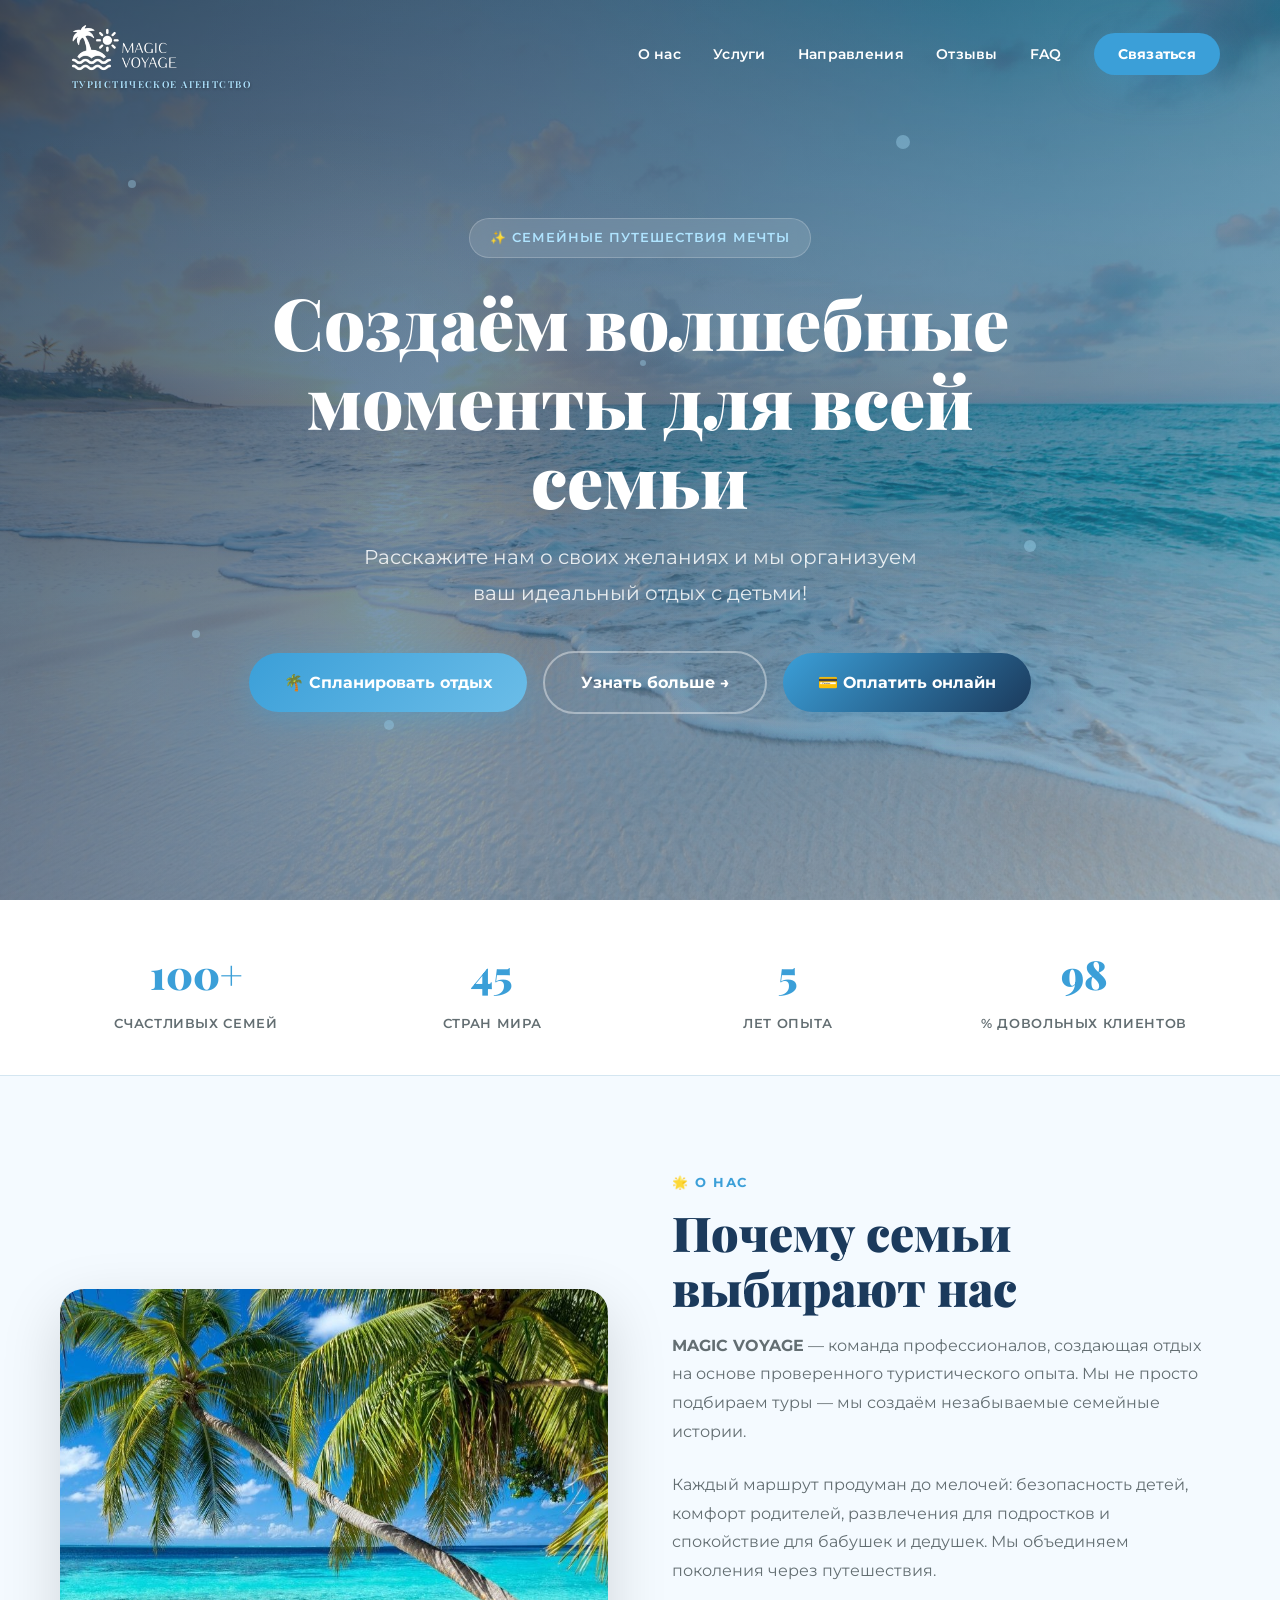
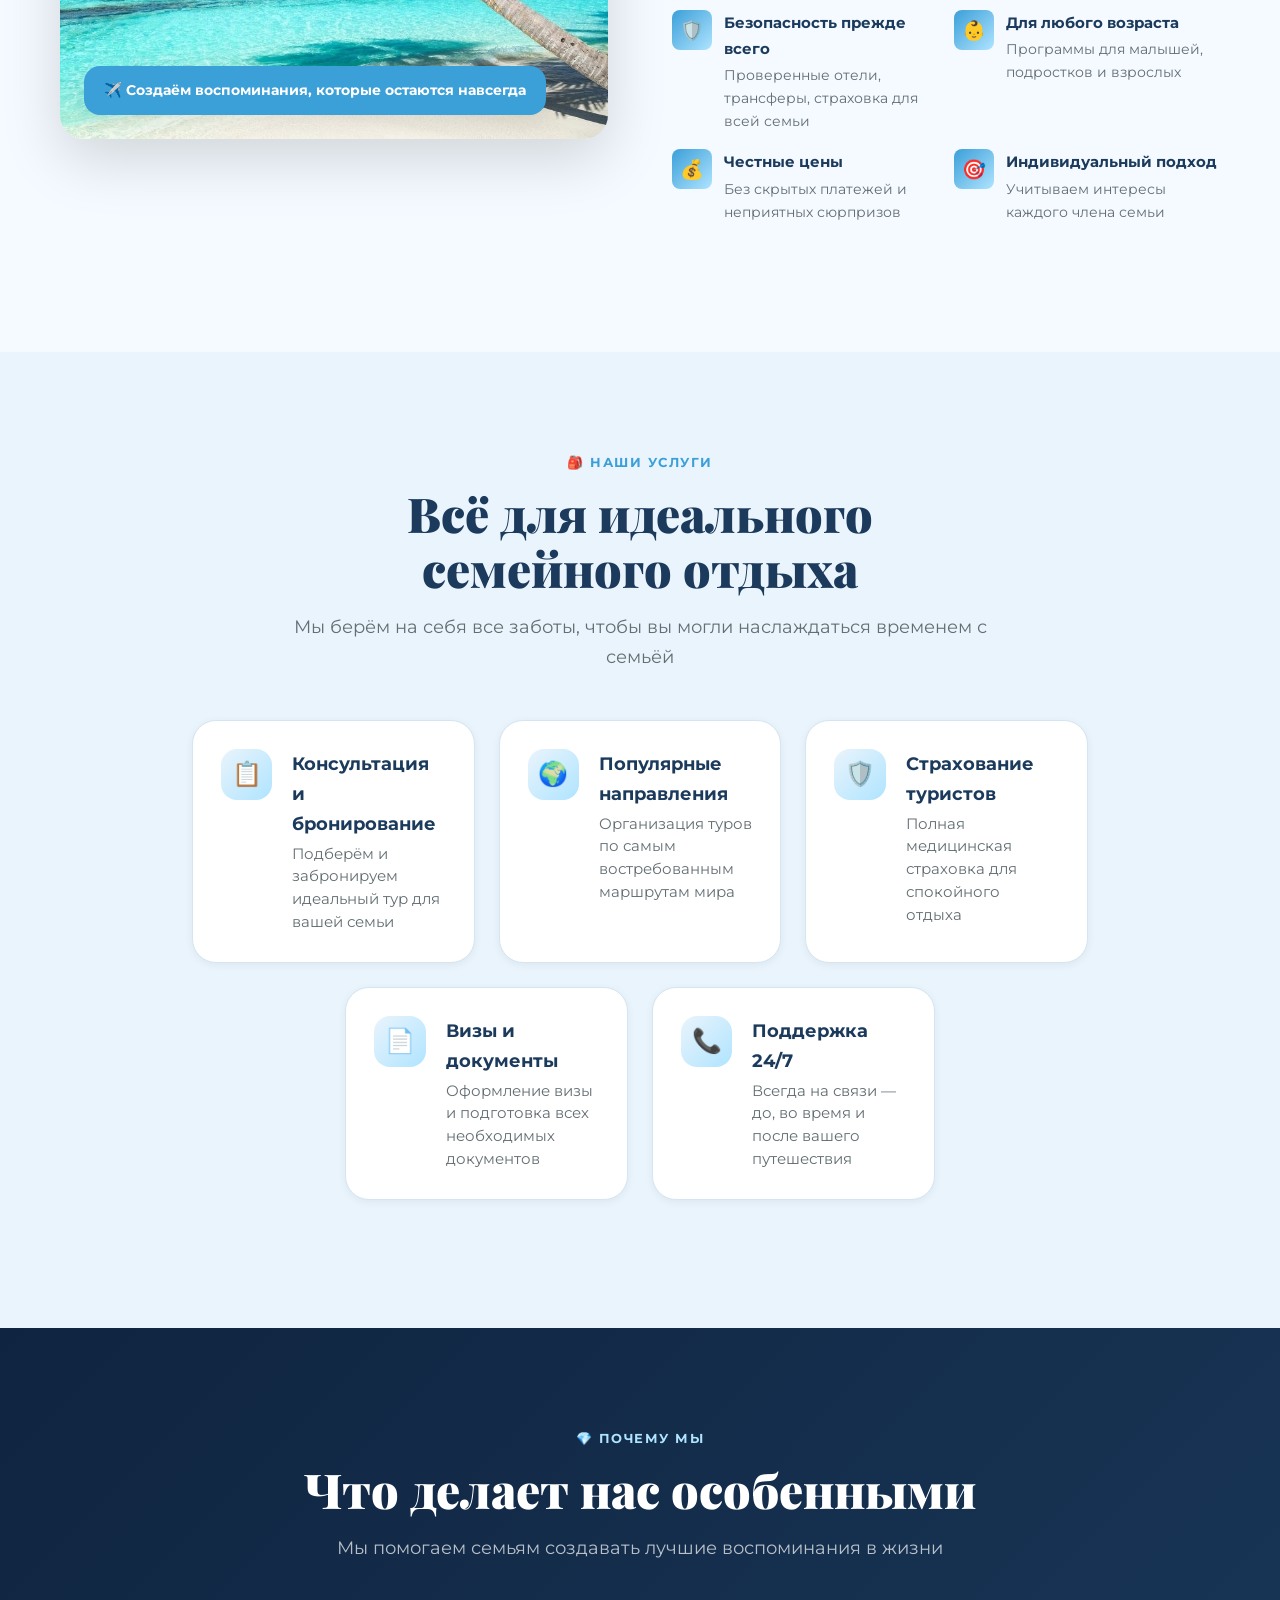
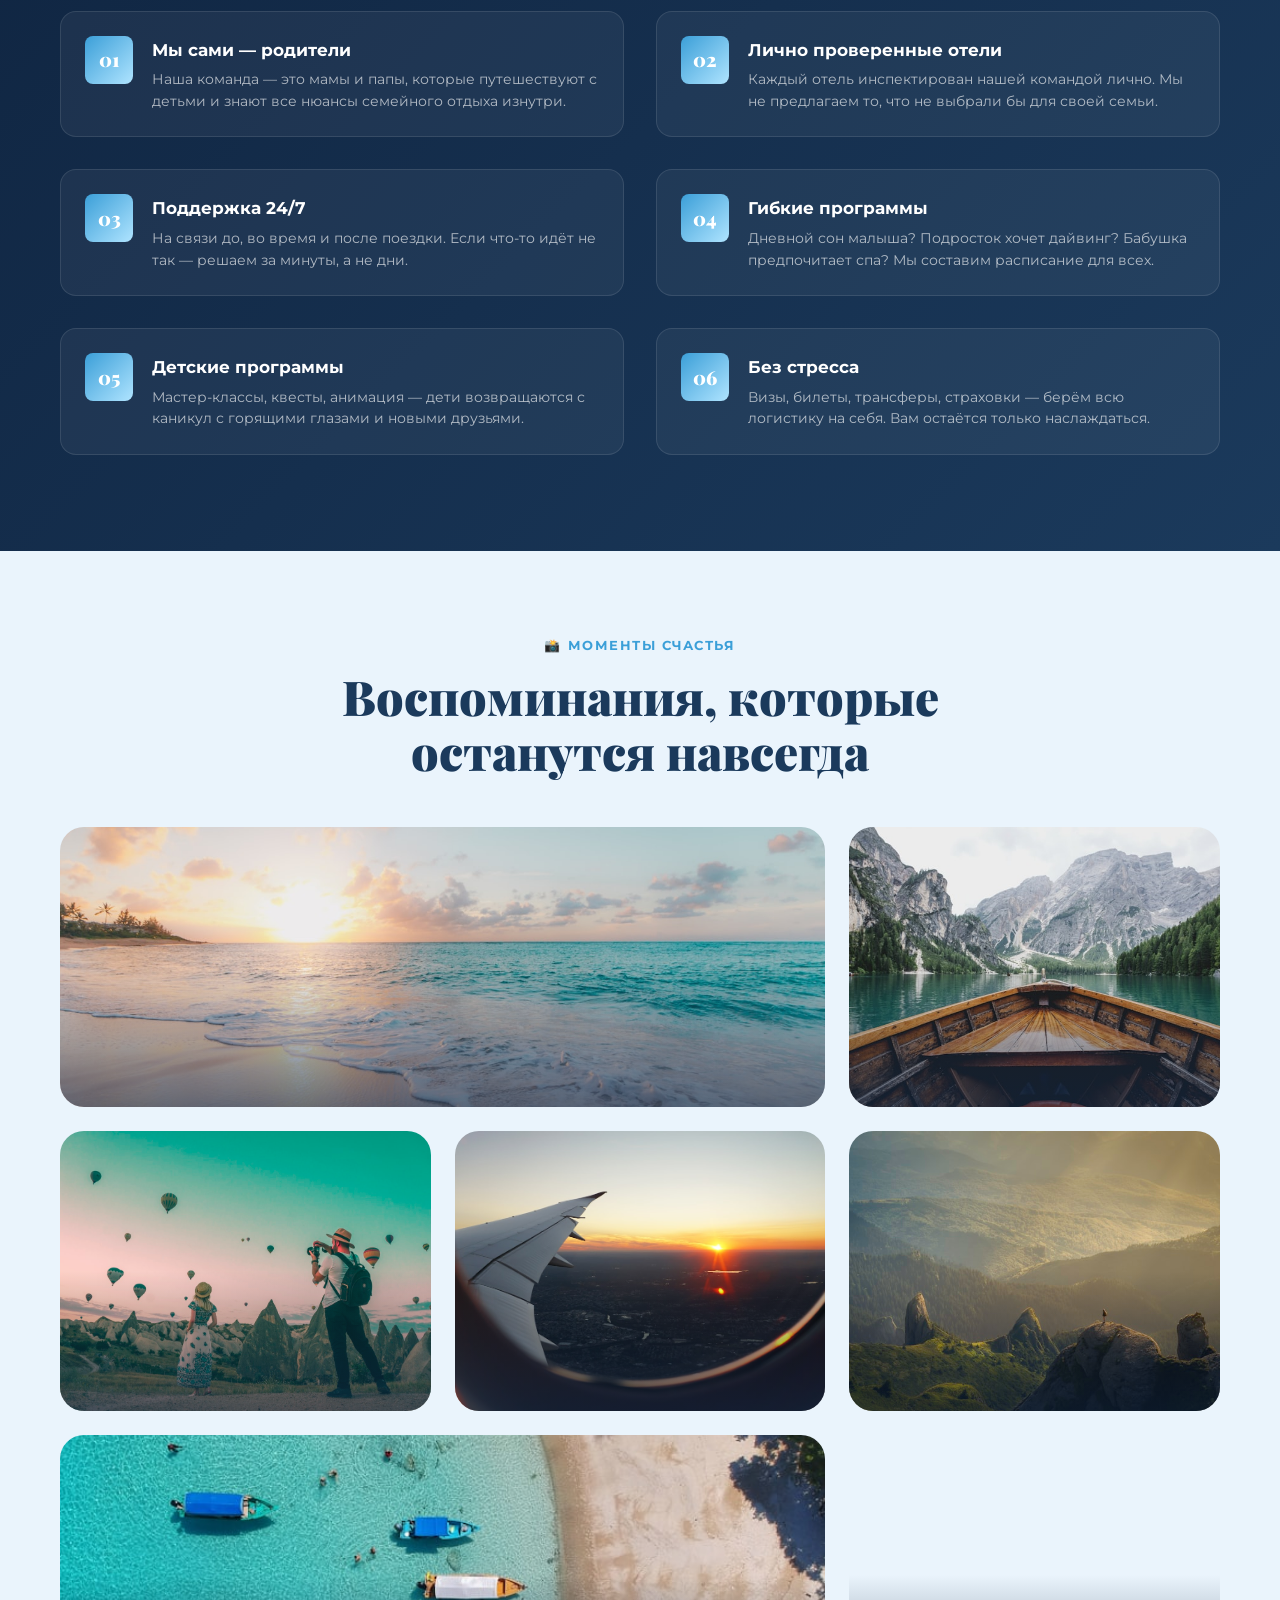
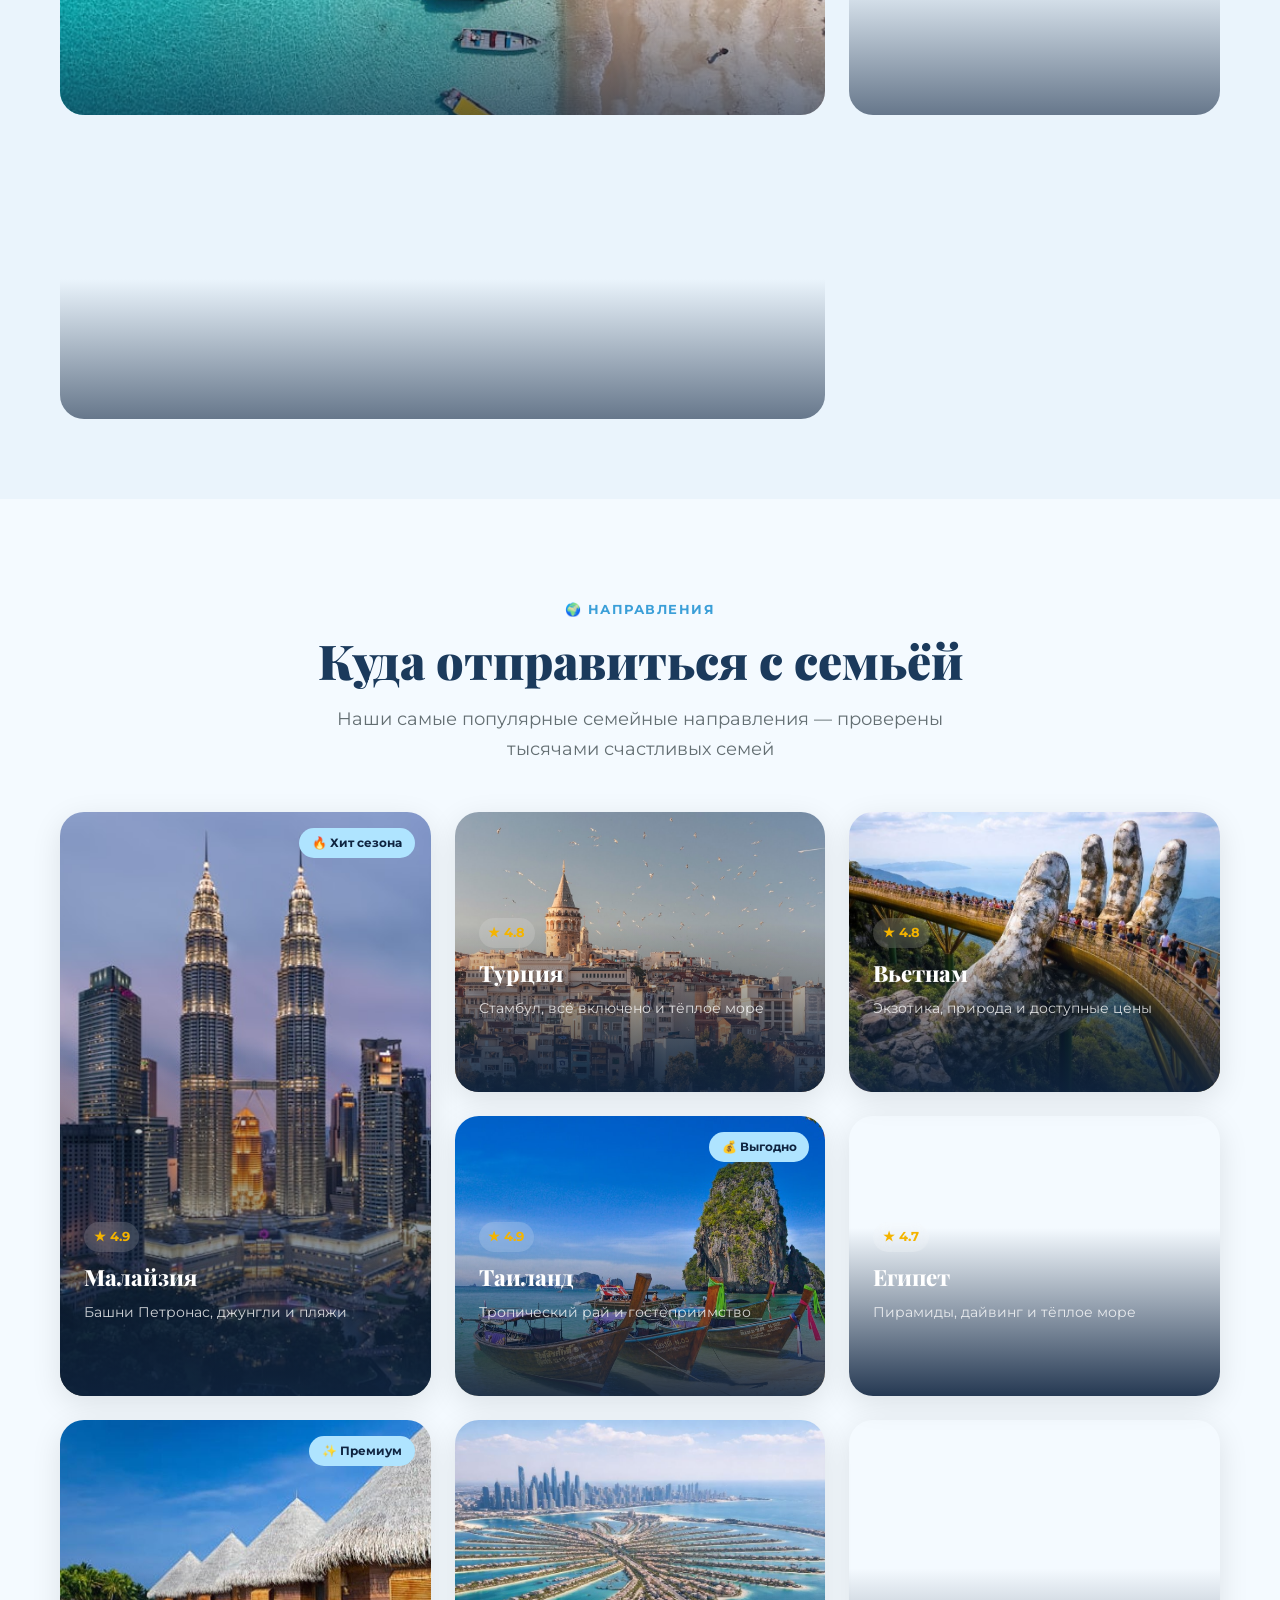
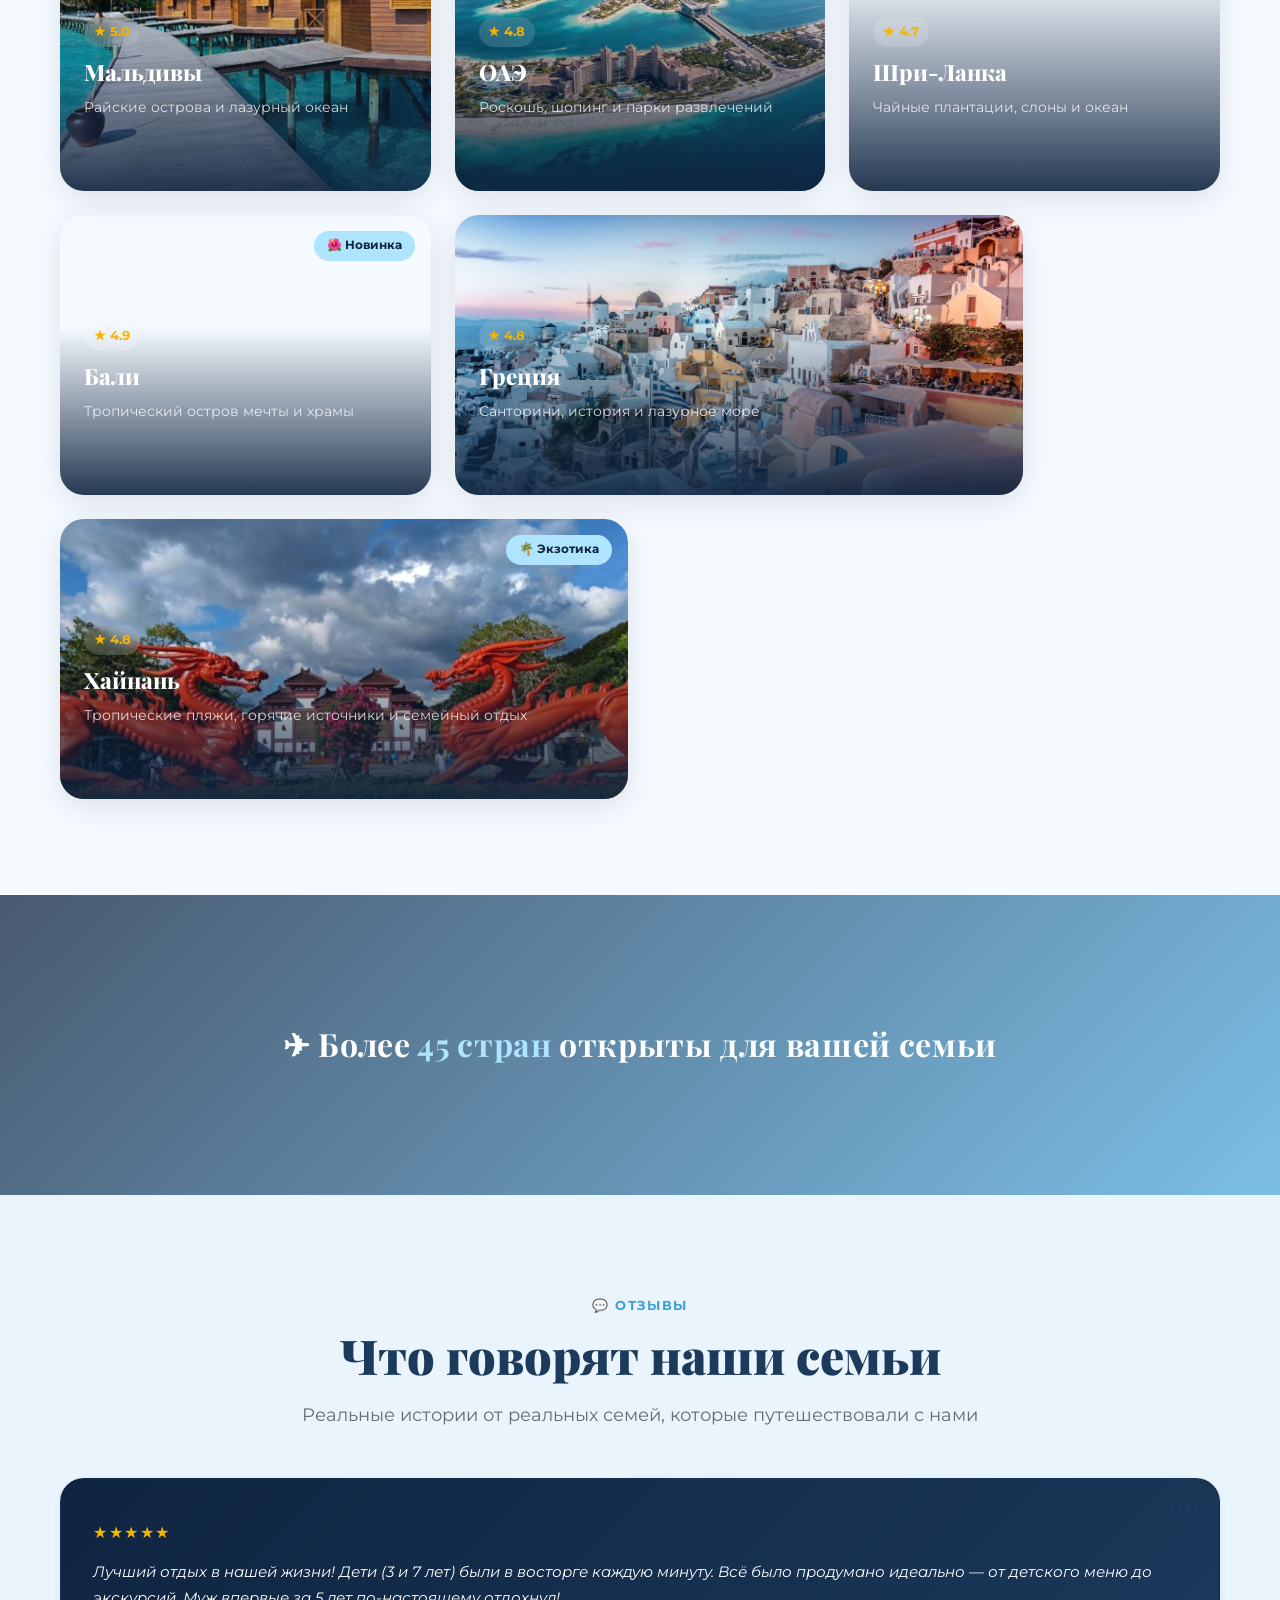
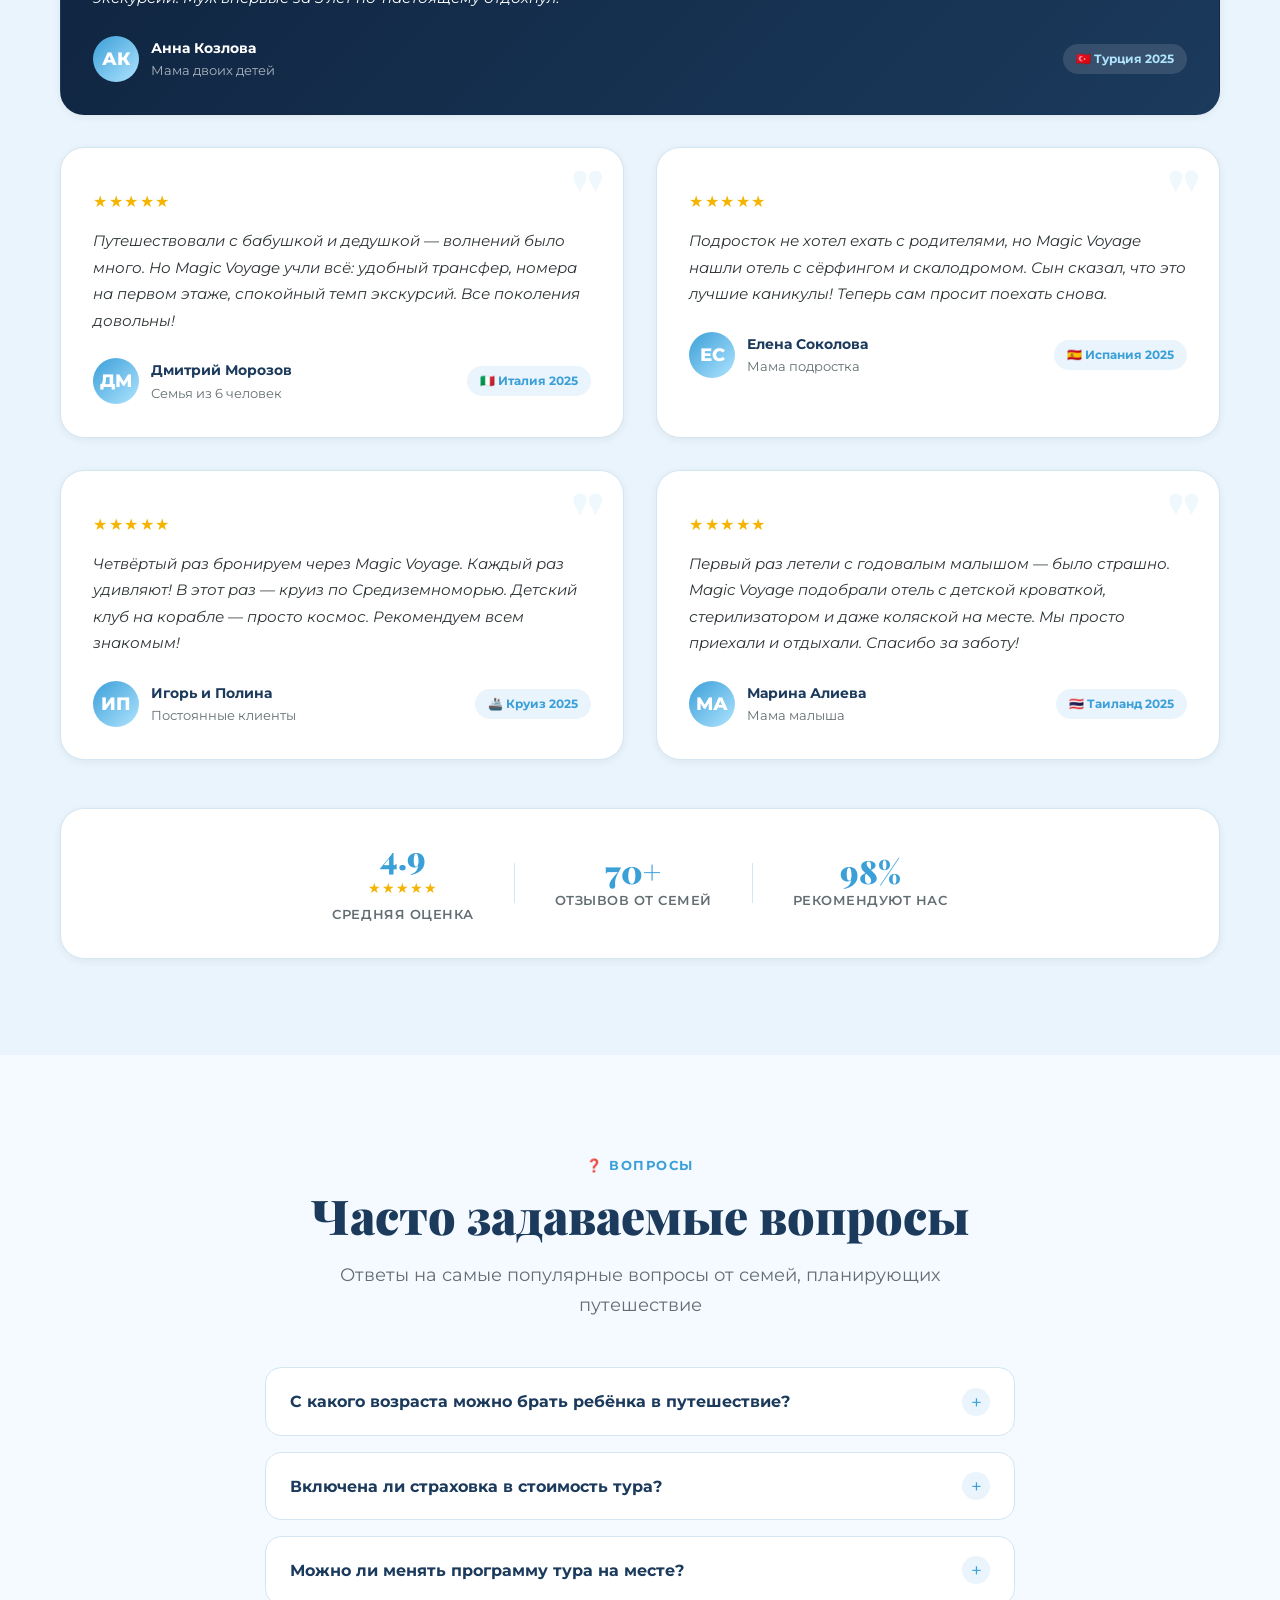
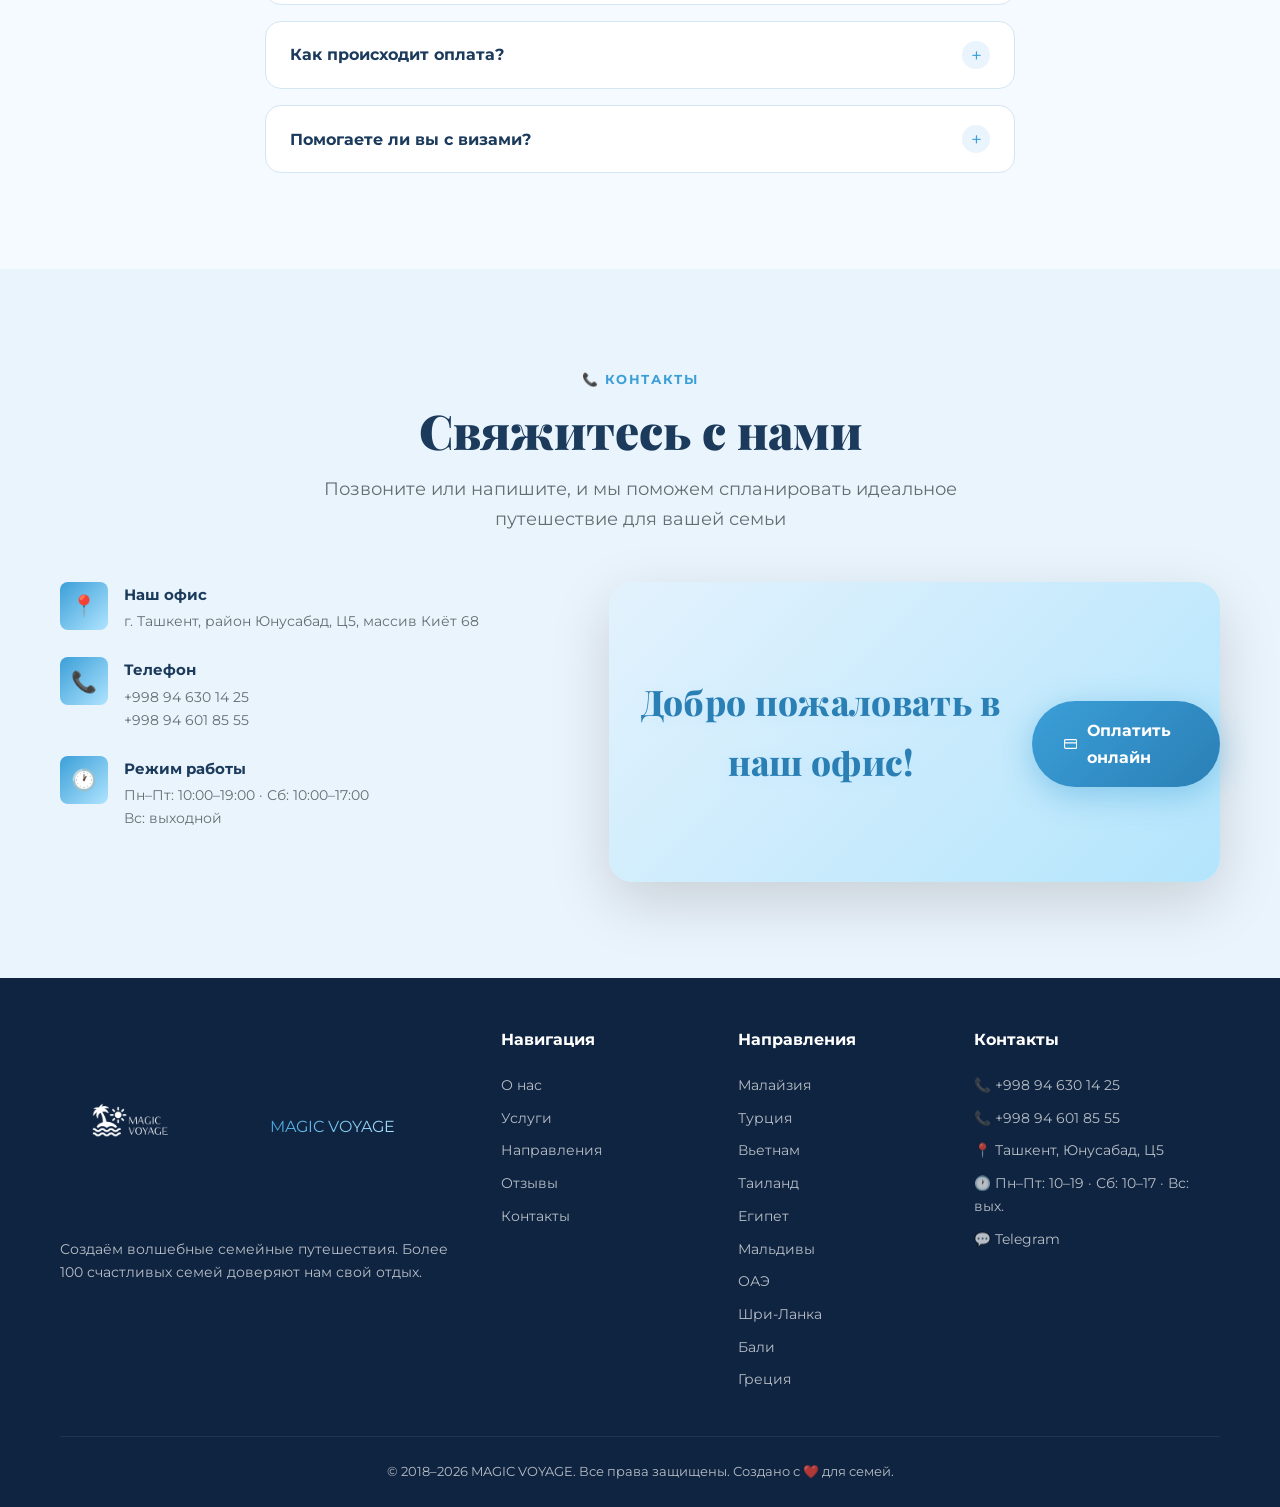
==== commit e1945b11: "Updated footer" ====
--- a/index.html
+++ b/index.html
@@ -1,542 +1,556 @@
-<!DOCTYPE html>
+<!doctype html>
 <html lang="ru">
-<head>
-  <meta charset="UTF-8">
-  <meta name="viewport" content="width=device-width, initial-scale=1.0, viewport-fit=cover">
-  <title>MAGIC VOYAGE — Семейный туризм мечты</title>
-  <meta name="description" content="MAGIC VOYAGE — мы создаём незабываемые семейные путешествия. Знаем всё о комфортном отдыхе для всей семьи.">
-  <link rel="preconnect" href="https://fonts.googleapis.com">
-  <link rel="preconnect" href="https://fonts.gstatic.com" crossorigin>
-  <link href="https://fonts.googleapis.com/css2?family=Montserrat:wght@400;500;600;700;800;900&family=Playfair+Display:wght@700;800;900&display=swap" rel="stylesheet">
-  <link rel="stylesheet" href="style.css">
-</head>
-<body>
-
-  <!-- NAVIGATION -->
-  <nav class="nav" id="navbar" role="navigation" aria-label="Основная навигация">
-    <div class="container nav__inner">
-      <a href="#" class="nav__logo" aria-label="MAGIC VOYAGE - на главную">
-        <img src="images/egypt2.jpg/logo-1.svg" alt="MAGIC VOYAGE" class="nav__logo-img">
-        <div class="nav__logo-sub">Туристическое агентство</div>
-      </a>
-
-      <div class="nav__links">
-        <a href="#about" class="nav__link">О нас</a>
-        <a href="#services" class="nav__link">Услуги</a>
-        <a href="#destinations" class="nav__link">Направления</a>
-        <a href="#reviews" class="nav__link">Отзывы</a>
-        <a href="#faq" class="nav__link">FAQ</a>
-        <a href="#contact" class="nav__link nav__cta">Связаться</a>
-      </div>
-
-      <button class="nav__burger" id="burger" aria-label="Открыть меню" aria-expanded="false">
-        <span class="nav__burger-line"></span>
-        <span class="nav__burger-line"></span>
-        <span class="nav__burger-line"></span>
-      </button>
+  <head>
+    <meta charset="UTF-8" />
+    <meta name="viewport" content="width=device-width, initial-scale=1.0, viewport-fit=cover" />
+    <title>MAGIC VOYAGE — Семейный туризм мечты</title>
+    <meta
+      name="description"
+      content="MAGIC VOYAGE — мы создаём незабываемые семейные путешествия. Знаем всё о комфортном отдыхе для всей семьи."
+    />
+    <link rel="preconnect" href="https://fonts.googleapis.com" />
+    <link rel="preconnect" href="https://fonts.gstatic.com" crossorigin />
+    <link
+      href="https://fonts.googleapis.com/css2?family=Montserrat:wght@400;500;600;700;800;900&family=Playfair+Display:wght@700;800;900&display=swap"
+      rel="stylesheet"
+    />
+    <link rel="stylesheet" href="style.css" />
+  </head>
+  <body>
+    <!-- NAVIGATION -->
+    <nav class="nav" id="navbar" role="navigation" aria-label="Основная навигация">
+      <div class="container nav__inner">
+        <a href="#" class="nav__logo" aria-label="MAGIC VOYAGE - на главную">
+          <img src="images/egypt2.jpg/logo-1.svg" alt="MAGIC VOYAGE" class="nav__logo-img" />
+          <div class="nav__logo-sub">Туристическое агентство</div>
+        </a>
+
+        <div class="nav__links">
+          <a href="#about" class="nav__link">О нас</a>
+          <a href="#services" class="nav__link">Услуги</a>
+          <a href="#destinations" class="nav__link">Направления</a>
+          <a href="#reviews" class="nav__link">Отзывы</a>
+          <a href="#faq" class="nav__link">FAQ</a>
+          <a href="#contact" class="nav__link nav__cta">Связаться</a>
+        </div>
+
+        <button class="nav__burger" id="burger" aria-label="Открыть меню" aria-expanded="false">
+          <span class="nav__burger-line"></span>
+          <span class="nav__burger-line"></span>
+          <span class="nav__burger-line"></span>
+        </button>
+      </div>
+    </nav>
+
+    <!-- Mobile menu (outside nav to avoid nested position:fixed issues) -->
+    <div class="nav__mobile-menu" id="mobileMenu" role="dialog" aria-label="Мобильное меню">
+      <a href="#about" class="nav__mobile-link">О нас</a>
+      <a href="#services" class="nav__mobile-link">Услуги</a>
+      <a href="#destinations" class="nav__mobile-link">Направления</a>
+      <a href="#reviews" class="nav__mobile-link">Отзывы</a>
+      <a href="#faq" class="nav__mobile-link">FAQ</a>
+      <a href="#contact" class="nav__mobile-link">Связаться</a>
     </div>
-  </nav>
-
-  <!-- Mobile menu (outside nav to avoid nested position:fixed issues) -->
-  <div class="nav__mobile-menu" id="mobileMenu" role="dialog" aria-label="Мобильное меню">
-    <a href="#about" class="nav__mobile-link">О нас</a>
-    <a href="#services" class="nav__mobile-link">Услуги</a>
-    <a href="#destinations" class="nav__mobile-link">Направления</a>
-    <a href="#reviews" class="nav__mobile-link">Отзывы</a>
-    <a href="#faq" class="nav__mobile-link">FAQ</a>
-    <a href="#contact" class="nav__mobile-link">Связаться</a>
-  </div>
-
-  <!-- HERO -->
-  <section class="hero" id="hero">
-    <div class="hero__particles" aria-hidden="true">
-      <div class="hero__particle"></div>
-      <div class="hero__particle"></div>
-      <div class="hero__particle"></div>
-      <div class="hero__particle"></div>
-      <div class="hero__particle"></div>
-      <div class="hero__particle"></div>
-    </div>
-
-    <div class="hero__content">
-      <div class="hero__badge">✨ Семейные путешествия мечты</div>
-      <h1 class="hero__title">
-        Создаём волшебные моменты для всей семьи
-      </h1>
-      <p class="hero__subtitle">
-        Расскажите нам о своих желаниях и мы организуем ваш идеальный отдых с детьми!
-      </p>
-      <div class="hero__buttons">
-        <a href="#contact" class="btn btn--primary">🌴 Спланировать отдых</a>
-        <a href="#about" class="btn btn--outline">Узнать больше →</a>
-        <a href="payment.html" class="btn btn--pay">💳 Оплатить онлайн</a>
-      </div>
-    </div>
-  </section>
-
-  <!-- TRUST BAR -->
-  <section class="trust-bar" aria-label="Наши достижения">
-    <div class="container">
-      <div class="trust-bar__inner">
-        <div class="trust-bar__item reveal">
-          <div class="trust-bar__number" data-count="100">0</div>
-          <div class="trust-bar__label">Счастливых семей</div>
-        </div>
-        <div class="trust-bar__item reveal">
-          <div class="trust-bar__number" data-count="45">0</div>
-          <div class="trust-bar__label">Стран мира</div>
-        </div>
-        <div class="trust-bar__item reveal">
-          <div class="trust-bar__number" data-count="5">0</div>
-          <div class="trust-bar__label">Лет опыта</div>
-        </div>
-        <div class="trust-bar__item reveal">
-          <div class="trust-bar__number" data-count="98">0</div>
-          <div class="trust-bar__label">% довольных клиентов</div>
-        </div>
-      </div>
-    </div>
-  </section>
-
-  <!-- ABOUT -->
-  <section class="section" id="about">
-    <div class="container">
-      <div class="about__grid">
-        <div class="about__image-wrapper reveal-left">
-          <img
-            src="images/egypt2.jpg/about-family-new.jpg.jpg"
-            alt="Счастливая семья на отдыхе у моря"
-            class="about__image"
-            loading="lazy"
-            decoding="async"
-            width="800"
-            height="450"
-          >
-          <div class="about__image-badge">✈️ Создаём воспоминания, которые остаются навсегда</div>
-        </div>
-        <div class="about__content reveal-right">
-          <div class="section__tag">🌟 О нас</div>
-          <h2 class="section__title">Почему семьи выбирают нас</h2>
-          <p class="about__text">
-            <strong>MAGIC VOYAGE</strong> — команда профессионалов, создающая отдых на основе проверенного туристического опыта. Мы не просто подбираем туры — мы создаём незабываемые семейные истории.
-          </p>
-          <p class="about__text">
-            Каждый маршрут продуман до мелочей: безопасность детей, комфорт родителей, развлечения для подростков и спокойствие для бабушек и дедушек. Мы объединяем поколения через путешествия.
-          </p>
-          <div class="about__features">
-            <div class="about__feature">
-              <div class="about__feature-icon">🛡️</div>
-              <div class="about__feature-text">
-                <h4>Безопасность прежде всего</h4>
-                <p>Проверенные отели, трансферы, страховка для всей семьи</p>
-              </div>
-            </div>
-            <div class="about__feature">
-              <div class="about__feature-icon">👶</div>
-              <div class="about__feature-text">
-                <h4>Для любого возраста</h4>
-                <p>Программы для малышей, подростков и взрослых</p>
-              </div>
-            </div>
-            <div class="about__feature">
-              <div class="about__feature-icon">💰</div>
-              <div class="about__feature-text">
-                <h4>Честные цены</h4>
-                <p>Без скрытых платежей и неприятных сюрпризов</p>
-              </div>
-            </div>
-            <div class="about__feature">
-              <div class="about__feature-icon">🎯</div>
-              <div class="about__feature-text">
-                <h4>Индивидуальный подход</h4>
-                <p>Учитываем интересы каждого члена семьи</p>
-              </div>
-            </div>
-          </div>
-        </div>
-      </div>
-    </div>
-  </section>
-
-  <!-- SERVICES -->
-  <section class="section section--alt" id="services">
-    <div class="container">
-      <div class="section__header reveal">
-        <div class="section__tag">🎒 Наши услуги</div>
-        <h2 class="section__title">Всё для идеального семейного отдыха</h2>
-        <p class="section__subtitle">
-          Мы берём на себя все заботы, чтобы вы могли наслаждаться временем с семьёй
-        </p>
-      </div>
-
-      <ul class="services__summary reveal">
-        <li class="services__summary-item">
-          <div class="services__summary-icon-wrap">
-            <span class="services__summary-icon">📋</span>
-          </div>
-          <div class="services__summary-content">
-            <h3 class="services__summary-title">Консультация и бронирование</h3>
-            <p class="services__summary-desc">Подберём и забронируем идеальный тур для вашей семьи</p>
-          </div>
-        </li>
-        <li class="services__summary-item">
-          <div class="services__summary-icon-wrap">
-            <span class="services__summary-icon">🌍</span>
-          </div>
-          <div class="services__summary-content">
-            <h3 class="services__summary-title">Популярные направления</h3>
-            <p class="services__summary-desc">Организация туров по самым востребованным маршрутам мира</p>
-          </div>
-        </li>
-        <li class="services__summary-item">
-          <div class="services__summary-icon-wrap">
-            <span class="services__summary-icon">🛡️</span>
-          </div>
-          <div class="services__summary-content">
-            <h3 class="services__summary-title">Страхование туристов</h3>
-            <p class="services__summary-desc">Полная медицинская страховка для спокойного отдыха</p>
-          </div>
-        </li>
-        <li class="services__summary-item">
-          <div class="services__summary-icon-wrap">
-            <span class="services__summary-icon">📄</span>
-          </div>
-          <div class="services__summary-content">
-            <h3 class="services__summary-title">Визы и документы</h3>
-            <p class="services__summary-desc">Оформление визы и подготовка всех необходимых документов</p>
-          </div>
-        </li>
-        <li class="services__summary-item">
-          <div class="services__summary-icon-wrap">
-            <span class="services__summary-icon">📞</span>
-          </div>
-          <div class="services__summary-content">
-            <h3 class="services__summary-title">Поддержка 24/7</h3>
-            <p class="services__summary-desc">Всегда на связи — до, во время и после вашего путешествия</p>
-          </div>
-        </li>
-      </ul>
-    </div>
-  </section>
-
-  <!-- WHY US -->
-  <section class="section section--dark" id="why-us">
-    <div class="container">
-      <div class="section__header reveal">
-        <div class="section__tag" style="color: var(--color-accent);">💎 Почему мы</div>
-        <h2 class="section__title">Что делает нас особенными</h2>
-        <p class="section__subtitle">
-          Мы помогаем семьям создавать лучшие воспоминания в жизни
-        </p>
-      </div>
-
-      <div class="why-us__grid">
-        <div class="why-card reveal">
-          <div class="why-card__num">01</div>
-          <div>
-            <h3 class="why-card__title">Мы сами — родители</h3>
-            <p class="why-card__text">Наша команда — это мамы и папы, которые путешествуют с детьми и знают все нюансы семейного отдыха изнутри.</p>
-          </div>
-        </div>
-
-        <div class="why-card reveal">
-          <div class="why-card__num">02</div>
-          <div>
-            <h3 class="why-card__title">Лично проверенные отели</h3>
-            <p class="why-card__text">Каждый отель инспектирован нашей командой лично. Мы не предлагаем то, что не выбрали бы для своей семьи.</p>
-          </div>
-        </div>
-
-        <div class="why-card reveal">
-          <div class="why-card__num">03</div>
-          <div>
-            <h3 class="why-card__title">Поддержка 24/7</h3>
-            <p class="why-card__text">На связи до, во время и после поездки. Если что-то идёт не так — решаем за минуты, а не дни.</p>
-          </div>
-        </div>
-
-        <div class="why-card reveal">
-          <div class="why-card__num">04</div>
-          <div>
-            <h3 class="why-card__title">Гибкие программы</h3>
-            <p class="why-card__text">Дневной сон малыша? Подросток хочет дайвинг? Бабушка предпочитает спа? Мы составим расписание для всех.</p>
-          </div>
-        </div>
-
-        <div class="why-card reveal">
-          <div class="why-card__num">05</div>
-          <div>
-            <h3 class="why-card__title">Детские программы</h3>
-            <p class="why-card__text">Мастер-классы, квесты, анимация — дети возвращаются с каникул с горящими глазами и новыми друзьями.</p>
-          </div>
-        </div>
-
-        <div class="why-card reveal">
-          <div class="why-card__num">06</div>
-          <div>
-            <h3 class="why-card__title">Без стресса</h3>
-            <p class="why-card__text">Визы, билеты, трансферы, страховки — берём всю логистику на себя. Вам остаётся только наслаждаться.</p>
-          </div>
-        </div>
-      </div>
-    </div>
-  </section>
-
-  <!-- PHOTO GALLERY MOSAIC -->
-  <section class="gallery-mosaic" aria-label="Фото из путешествий">
-    <div class="container">
-      <div class="section__header reveal">
-        <div class="section__tag">📸 Моменты счастья</div>
-        <h2 class="section__title">Воспоминания, которые останутся навсегда</h2>
-      </div>
-      <div class="gallery-mosaic__grid">
-        <div class="gallery-mosaic__item gallery-mosaic__item--wide reveal-scale">
-          <img src="images/gallery-1.jpg" alt="Тропический пляж с белым песком" loading="lazy" decoding="async" width="800" height="500">
-          <div class="gallery-mosaic__overlay">
-            <span>🏖️ Белоснежные пляжи</span>
-          </div>
-        </div>
-        <div class="gallery-mosaic__item reveal-scale">
-          <img src="images/gallery-2.jpg" alt="Горное озеро в горах" loading="lazy" decoding="async" width="400" height="400">
-          <div class="gallery-mosaic__overlay">
-            <span>🏔️ Горные приключения</span>
-          </div>
-        </div>
-        <div class="gallery-mosaic__item reveal-scale">
-          <img src="images/gallery-3.jpg" alt="Путешествие по миру" loading="lazy" decoding="async" width="400" height="400">
-          <div class="gallery-mosaic__overlay">
-            <span>✈️ Открытие мира</span>
-          </div>
-        </div>
-        <div class="gallery-mosaic__item reveal-scale">
-          <img src="images/gallery-4.jpg" alt="Морской отдых" loading="lazy" decoding="async" width="400" height="400">
-          <div class="gallery-mosaic__overlay">
-            <span>🌅 Волшебные закаты</span>
-          </div>
-        </div>
-        <div class="gallery-mosaic__item reveal-scale">
-          <img src="images/gallery-7.jpg" alt="Природа и свобода" loading="lazy" decoding="async" width="400" height="400">
-          <div class="gallery-mosaic__overlay">
-            <span>🌿 Единение с природой</span>
-          </div>
-        </div>
-        <div class="gallery-mosaic__item gallery-mosaic__item--wide reveal-scale">
-          <img src="images/gallery-5.jpg" alt="Закат на пляже" loading="lazy" decoding="async" width="800" height="500">
-          <div class="gallery-mosaic__overlay">
-            <span>🌊 Морской бриз</span>
-          </div>
-        </div>
-        <div class="gallery-mosaic__item gallery-mosaic__item--tall reveal-scale">
-          <img src="images/gallery-6.jpg" alt="Курортный отель с бассейном" loading="lazy" decoding="async" width="400" height="600">
-          <div class="gallery-mosaic__overlay">
-            <span>🏨 Роскошь отелей</span>
-          </div>
-        </div>
-        <div class="gallery-mosaic__item gallery-mosaic__item--wide reveal-scale gallery-mosaic__item--future">
-          <img src="images/egypt2.jpg/uae22.jpg" alt="Музей будущего" loading="lazy" decoding="async" width="800" height="600">
-          <div class="gallery-mosaic__overlay">
-            <span>🚀 Музей будущего</span>
-          </div>
-        </div>
-      </div>
-    </div>
-  </section>
-
-  <!-- DESTINATIONS -->
-  <section class="section" id="destinations">
-    <div class="container">
-      <div class="section__header reveal">
-        <div class="section__tag">🌍 Направления</div>
-        <h2 class="section__title">Куда отправиться с семьёй</h2>
-        <p class="section__subtitle">
-          Наши самые популярные семейные направления — проверены тысячами счастливых семей
-        </p>
-      </div>
-
-      <div class="destinations__grid">
-        <article class="dest-card reveal-scale">
-          <img
-            src="images/malaysia.jpg"
-            alt="Малайзия — башни Петронас и тропическая экзотика"
-            class="dest-card__img"
-            loading="lazy"
-            decoding="async"
-            width="800"
-            height="600"
-          >
-          <div class="dest-card__overlay">
-            <div class="dest-card__rating">★ 4.9</div>
-            <h3 class="dest-card__title">Малайзия</h3>
-            <p class="dest-card__desc">Башни Петронас, джунгли и пляжи</p>
-            <a href="https://t.me/Luba262" target="_blank" rel="noopener" class="dest-card__btn">Узнать подробнее →</a>
-          </div>
-          <span class="dest-card__tag">🔥 Хит сезона</span>
-        </article>
-
-        <article class="dest-card reveal-scale">
-          <img
-            src="images/turkey.jpg"
-            alt="Турция — Стамбул и лазурное побережье"
-            class="dest-card__img"
-            loading="lazy"
-            decoding="async"
-            width="800"
-            height="600"
-          >
-          <div class="dest-card__overlay">
-            <div class="dest-card__rating">★ 4.8</div>
-            <h3 class="dest-card__title">Турция</h3>
-            <p class="dest-card__desc">Стамбул, всё включено и тёплое море</p>
-            <a href="https://t.me/Luba262" target="_blank" rel="noopener" class="dest-card__btn">Узнать подробнее →</a>
-          </div>
-        </article>
-
-        <article class="dest-card reveal-scale">
-          <img
-            src="images/egypt2.jpg/5336804127700358055.jpg"
-            alt="Вьетнам — бухта Халонг и тропические пляжи"
-            class="dest-card__img"
-            loading="lazy"
-            decoding="async"
-            width="800"
-            height="600"
-          >
-          <div class="dest-card__overlay">
-            <div class="dest-card__rating">★ 4.8</div>
-            <h3 class="dest-card__title">Вьетнам</h3>
-            <p class="dest-card__desc">Экзотика, природа и доступные цены</p>
-            <a href="https://t.me/Luba262" target="_blank" rel="noopener" class="dest-card__btn">Узнать подробнее →</a>
-          </div>
-        </article>
-
-        <article class="dest-card reveal-scale">
-          <img
-            src="images/thailand.jpg"
-            alt="Таиланд — тропический рай для семьи"
-            class="dest-card__img"
-            loading="lazy"
-            decoding="async"
-            width="800"
-            height="600"
-          >
-          <div class="dest-card__overlay">
-            <div class="dest-card__rating">★ 4.9</div>
-            <h3 class="dest-card__title">Таиланд</h3>
-            <p class="dest-card__desc">Тропический рай и гостеприимство</p>
-            <a href="https://t.me/Luba262" target="_blank" rel="noopener" class="dest-card__btn">Узнать подробнее →</a>
-          </div>
-          <span class="dest-card__tag">💰 Выгодно</span>
-        </article>
-
-        <article class="dest-card reveal-scale">
-          <img
-            src="images/egypt2.jpg/5337280933494723501.jpg"
-            alt="Египет — пирамиды и Красное море"
-            class="dest-card__img"
-            loading="lazy"
-            decoding="async"
-            width="800"
-            height="600"
-          >
-          <div class="dest-card__overlay">
-            <div class="dest-card__rating">★ 4.7</div>
-            <h3 class="dest-card__title">Египет</h3>
-            <p class="dest-card__desc">Пирамиды, дайвинг и тёплое море</p>
-            <a href="https://t.me/Luba262" target="_blank" rel="noopener" class="dest-card__btn">Узнать подробнее →</a>
-          </div>
-        </article>
-
-        <article class="dest-card reveal-scale" style="height: auto; aspect-ratio: 1 / 1;">
-          <img
-            src="images/egypt2.jpg/maldivi23.jpg"
-            alt="Мальдивы — кристально чистое море"
-            class="dest-card__img"
-            loading="lazy"
-            decoding="async"
-            width="800"
-            height="600"
-          >
-          <div class="dest-card__overlay">
-            <div class="dest-card__rating">★ 5.0</div>
-            <h3 class="dest-card__title">Мальдивы</h3>
-            <p class="dest-card__desc">Райские острова и лазурный океан</p>
-            <a href="https://t.me/Luba262" target="_blank" rel="noopener" class="dest-card__btn">Узнать подробнее →</a>
-          </div>
-          <span class="dest-card__tag">✨ Премиум</span>
-        </article>
-
-        <article class="dest-card reveal-scale" style="height: auto; aspect-ratio: 1 / 1;">
-          <img
-            src="images/egypt2.jpg/uae333.jpg"
-            alt="ОАЭ — роскошь и современность"
-            class="dest-card__img"
-            loading="lazy"
-            decoding="async"
-            width="800"
-            height="600"
-          >
-          <div class="dest-card__overlay">
-            <div class="dest-card__rating">★ 4.8</div>
-            <h3 class="dest-card__title">ОАЭ</h3>
-            <p class="dest-card__desc">Роскошь, шопинг и парки развлечений</p>
-            <a href="https://t.me/Luba262" target="_blank" rel="noopener" class="dest-card__btn">Узнать подробнее →</a>
-          </div>
-        </article>
-
-        <article class="dest-card reveal-scale" style="height: auto; aspect-ratio: 1 / 1;">
-          <img
-            src="images/sri-lanka.jpg"
-            alt="Шри-Ланка — чайные плантации и океан"
-            class="dest-card__img"
-            loading="lazy"
-            decoding="async"
-            width="800"
-            height="600"
-          >
-          <div class="dest-card__overlay">
-            <div class="dest-card__rating">★ 4.7</div>
-            <h3 class="dest-card__title">Шри-Ланка</h3>
-            <p class="dest-card__desc">Чайные плантации, слоны и океан</p>
-            <a href="https://t.me/Luba262" target="_blank" rel="noopener" class="dest-card__btn">Узнать подробнее →</a>
-          </div>
-        </article>
-
-        <article class="dest-card reveal-scale">
-          <img
-            src="images/bali.jpg"
-            alt="Бали — тропический остров мечты"
-            class="dest-card__img"
-            loading="lazy"
-            decoding="async"
-            width="800"
-            height="600"
-          >
-          <div class="dest-card__overlay">
-            <div class="dest-card__rating">★ 4.9</div>
-            <h3 class="dest-card__title">Бали</h3>
-            <p class="dest-card__desc">Тропический остров мечты и храмы</p>
-            <a href="https://t.me/Luba262" target="_blank" rel="noopener" class="dest-card__btn">Узнать подробнее →</a>
-          </div>
-          <span class="dest-card__tag">🌺 Новинка</span>
-        </article>
-
-        <article class="dest-card reveal-scale">
-          <img
-            src="images/greece.jpg"
-            alt="Греция — Санторини и лазурное море"
-            class="dest-card__img"
-            loading="lazy"
-            decoding="async"
-            width="800"
-            height="600"
-          >
-          <div class="dest-card__overlay">
-            <div class="dest-card__rating">★ 4.8</div>
-            <h3 class="dest-card__title">Греция</h3>
-            <p class="dest-card__desc">Санторини, история и лазурное море</p>
-            <a href="https://t.me/Luba262" target="_blank" rel="noopener" class="dest-card__btn">Узнать подробнее →</a>
-          </div>
-        </article>
+
+    <!-- HERO -->
+    <section class="hero" id="hero">
+      <div class="hero__particles" aria-hidden="true">
+        <div class="hero__particle"></div>
+        <div class="hero__particle"></div>
+        <div class="hero__particle"></div>
+        <div class="hero__particle"></div>
+        <div class="hero__particle"></div>
+        <div class="hero__particle"></div>
+      </div>
+
+      <div class="hero__content">
+        <div class="hero__badge">✨ Семейные путешествия мечты</div>
+        <h1 class="hero__title">Создаём волшебные моменты для всей семьи</h1>
+        <p class="hero__subtitle">Расскажите нам о своих желаниях и мы организуем ваш идеальный отдых с детьми!</p>
+        <div class="hero__buttons">
+          <a href="#contact" class="btn btn--primary">🌴 Спланировать отдых</a>
+          <a href="#about" class="btn btn--outline">Узнать больше →</a>
+          <a href="payment.html" class="btn btn--pay">💳 Оплатить онлайн</a>
+        </div>
+      </div>
+    </section>
+
+    <!-- TRUST BAR -->
+    <section class="trust-bar" aria-label="Наши достижения">
+      <div class="container">
+        <div class="trust-bar__inner">
+          <div class="trust-bar__item reveal">
+            <div class="trust-bar__number" data-count="100">0</div>
+            <div class="trust-bar__label">Счастливых семей</div>
+          </div>
+          <div class="trust-bar__item reveal">
+            <div class="trust-bar__number" data-count="45">0</div>
+            <div class="trust-bar__label">Стран мира</div>
+          </div>
+          <div class="trust-bar__item reveal">
+            <div class="trust-bar__number" data-count="5">0</div>
+            <div class="trust-bar__label">Лет опыта</div>
+          </div>
+          <div class="trust-bar__item reveal">
+            <div class="trust-bar__number" data-count="98">0</div>
+            <div class="trust-bar__label">% довольных клиентов</div>
+          </div>
+        </div>
+      </div>
+    </section>
+
+    <!-- ABOUT -->
+    <section class="section" id="about">
+      <div class="container">
+        <div class="about__grid">
+          <div class="about__image-wrapper reveal-left">
+            <img
+              src="images/egypt2.jpg/about-family-new.jpg.jpg"
+              alt="Счастливая семья на отдыхе у моря"
+              class="about__image"
+              loading="lazy"
+              decoding="async"
+              width="800"
+              height="450"
+            />
+            <div class="about__image-badge">✈️ Создаём воспоминания, которые остаются навсегда</div>
+          </div>
+          <div class="about__content reveal-right">
+            <div class="section__tag">🌟 О нас</div>
+            <h2 class="section__title">Почему семьи выбирают нас</h2>
+            <p class="about__text">
+              <strong>MAGIC VOYAGE</strong> — команда профессионалов, создающая отдых на основе проверенного туристического опыта. Мы не
+              просто подбираем туры — мы создаём незабываемые семейные истории.
+            </p>
+            <p class="about__text">
+              Каждый маршрут продуман до мелочей: безопасность детей, комфорт родителей, развлечения для подростков и спокойствие для
+              бабушек и дедушек. Мы объединяем поколения через путешествия.
+            </p>
+            <div class="about__features">
+              <div class="about__feature">
+                <div class="about__feature-icon">🛡️</div>
+                <div class="about__feature-text">
+                  <h4>Безопасность прежде всего</h4>
+                  <p>Проверенные отели, трансферы, страховка для всей семьи</p>
+                </div>
+              </div>
+              <div class="about__feature">
+                <div class="about__feature-icon">👶</div>
+                <div class="about__feature-text">
+                  <h4>Для любого возраста</h4>
+                  <p>Программы для малышей, подростков и взрослых</p>
+                </div>
+              </div>
+              <div class="about__feature">
+                <div class="about__feature-icon">💰</div>
+                <div class="about__feature-text">
+                  <h4>Честные цены</h4>
+                  <p>Без скрытых платежей и неприятных сюрпризов</p>
+                </div>
+              </div>
+              <div class="about__feature">
+                <div class="about__feature-icon">🎯</div>
+                <div class="about__feature-text">
+                  <h4>Индивидуальный подход</h4>
+                  <p>Учитываем интересы каждого члена семьи</p>
+                </div>
+              </div>
+            </div>
+          </div>
+        </div>
+      </div>
+    </section>
+
+    <!-- SERVICES -->
+    <section class="section section--alt" id="services">
+      <div class="container">
+        <div class="section__header reveal">
+          <div class="section__tag">🎒 Наши услуги</div>
+          <h2 class="section__title">Всё для идеального семейного отдыха</h2>
+          <p class="section__subtitle">Мы берём на себя все заботы, чтобы вы могли наслаждаться временем с семьёй</p>
+        </div>
+
+        <ul class="services__summary reveal">
+          <li class="services__summary-item">
+            <div class="services__summary-icon-wrap">
+              <span class="services__summary-icon">📋</span>
+            </div>
+            <div class="services__summary-content">
+              <h3 class="services__summary-title">Консультация и бронирование</h3>
+              <p class="services__summary-desc">Подберём и забронируем идеальный тур для вашей семьи</p>
+            </div>
+          </li>
+          <li class="services__summary-item">
+            <div class="services__summary-icon-wrap">
+              <span class="services__summary-icon">🌍</span>
+            </div>
+            <div class="services__summary-content">
+              <h3 class="services__summary-title">Популярные направления</h3>
+              <p class="services__summary-desc">Организация туров по самым востребованным маршрутам мира</p>
+            </div>
+          </li>
+          <li class="services__summary-item">
+            <div class="services__summary-icon-wrap">
+              <span class="services__summary-icon">🛡️</span>
+            </div>
+            <div class="services__summary-content">
+              <h3 class="services__summary-title">Страхование туристов</h3>
+              <p class="services__summary-desc">Полная медицинская страховка для спокойного отдыха</p>
+            </div>
+          </li>
+          <li class="services__summary-item">
+            <div class="services__summary-icon-wrap">
+              <span class="services__summary-icon">📄</span>
+            </div>
+            <div class="services__summary-content">
+              <h3 class="services__summary-title">Визы и документы</h3>
+              <p class="services__summary-desc">Оформление визы и подготовка всех необходимых документов</p>
+            </div>
+          </li>
+          <li class="services__summary-item">
+            <div class="services__summary-icon-wrap">
+              <span class="services__summary-icon">📞</span>
+            </div>
+            <div class="services__summary-content">
+              <h3 class="services__summary-title">Поддержка 24/7</h3>
+              <p class="services__summary-desc">Всегда на связи — до, во время и после вашего путешествия</p>
+            </div>
+          </li>
+        </ul>
+      </div>
+    </section>
+
+    <!-- WHY US -->
+    <section class="section section--dark" id="why-us">
+      <div class="container">
+        <div class="section__header reveal">
+          <div class="section__tag" style="color: var(--color-accent)">💎 Почему мы</div>
+          <h2 class="section__title">Что делает нас особенными</h2>
+          <p class="section__subtitle">Мы помогаем семьям создавать лучшие воспоминания в жизни</p>
+        </div>
+
+        <div class="why-us__grid">
+          <div class="why-card reveal">
+            <div class="why-card__num">01</div>
+            <div>
+              <h3 class="why-card__title">Мы сами — родители</h3>
+              <p class="why-card__text">
+                Наша команда — это мамы и папы, которые путешествуют с детьми и знают все нюансы семейного отдыха изнутри.
+              </p>
+            </div>
+          </div>
+
+          <div class="why-card reveal">
+            <div class="why-card__num">02</div>
+            <div>
+              <h3 class="why-card__title">Лично проверенные отели</h3>
+              <p class="why-card__text">
+                Каждый отель инспектирован нашей командой лично. Мы не предлагаем то, что не выбрали бы для своей семьи.
+              </p>
+            </div>
+          </div>
+
+          <div class="why-card reveal">
+            <div class="why-card__num">03</div>
+            <div>
+              <h3 class="why-card__title">Поддержка 24/7</h3>
+              <p class="why-card__text">На связи до, во время и после поездки. Если что-то идёт не так — решаем за минуты, а не дни.</p>
+            </div>
+          </div>
+
+          <div class="why-card reveal">
+            <div class="why-card__num">04</div>
+            <div>
+              <h3 class="why-card__title">Гибкие программы</h3>
+              <p class="why-card__text">
+                Дневной сон малыша? Подросток хочет дайвинг? Бабушка предпочитает спа? Мы составим расписание для всех.
+              </p>
+            </div>
+          </div>
+
+          <div class="why-card reveal">
+            <div class="why-card__num">05</div>
+            <div>
+              <h3 class="why-card__title">Детские программы</h3>
+              <p class="why-card__text">
+                Мастер-классы, квесты, анимация — дети возвращаются с каникул с горящими глазами и новыми друзьями.
+              </p>
+            </div>
+          </div>
+
+          <div class="why-card reveal">
+            <div class="why-card__num">06</div>
+            <div>
+              <h3 class="why-card__title">Без стресса</h3>
+              <p class="why-card__text">
+                Визы, билеты, трансферы, страховки — берём всю логистику на себя. Вам остаётся только наслаждаться.
+              </p>
+            </div>
+          </div>
+        </div>
+      </div>
+    </section>
+
+    <!-- PHOTO GALLERY MOSAIC -->
+    <section class="gallery-mosaic" aria-label="Фото из путешествий">
+      <div class="container">
+        <div class="section__header reveal">
+          <div class="section__tag">📸 Моменты счастья</div>
+          <h2 class="section__title">Воспоминания, которые останутся навсегда</h2>
+        </div>
+        <div class="gallery-mosaic__grid">
+          <div class="gallery-mosaic__item gallery-mosaic__item--wide reveal-scale">
+            <img
+              src="images/gallery-1.jpg"
+              alt="Тропический пляж с белым песком"
+              loading="lazy"
+              decoding="async"
+              width="800"
+              height="500"
+            />
+            <div class="gallery-mosaic__overlay">
+              <span>🏖️ Белоснежные пляжи</span>
+            </div>
+          </div>
+          <div class="gallery-mosaic__item reveal-scale">
+            <img src="images/gallery-2.jpg" alt="Горное озеро в горах" loading="lazy" decoding="async" width="400" height="400" />
+            <div class="gallery-mosaic__overlay">
+              <span>🏔️ Горные приключения</span>
+            </div>
+          </div>
+          <div class="gallery-mosaic__item reveal-scale">
+            <img src="images/gallery-3.jpg" alt="Путешествие по миру" loading="lazy" decoding="async" width="400" height="400" />
+            <div class="gallery-mosaic__overlay">
+              <span>✈️ Открытие мира</span>
+            </div>
+          </div>
+          <div class="gallery-mosaic__item reveal-scale">
+            <img src="images/gallery-4.jpg" alt="Морской отдых" loading="lazy" decoding="async" width="400" height="400" />
+            <div class="gallery-mosaic__overlay">
+              <span>🌅 Волшебные закаты</span>
+            </div>
+          </div>
+          <div class="gallery-mosaic__item reveal-scale">
+            <img src="images/gallery-7.jpg" alt="Природа и свобода" loading="lazy" decoding="async" width="400" height="400" />
+            <div class="gallery-mosaic__overlay">
+              <span>🌿 Единение с природой</span>
+            </div>
+          </div>
+          <div class="gallery-mosaic__item gallery-mosaic__item--wide reveal-scale">
+            <img src="images/gallery-5.jpg" alt="Закат на пляже" loading="lazy" decoding="async" width="800" height="500" />
+            <div class="gallery-mosaic__overlay">
+              <span>🌊 Морской бриз</span>
+            </div>
+          </div>
+          <div class="gallery-mosaic__item gallery-mosaic__item--tall reveal-scale">
+            <img src="images/gallery-6.jpg" alt="Курортный отель с бассейном" loading="lazy" decoding="async" width="400" height="600" />
+            <div class="gallery-mosaic__overlay">
+              <span>🏨 Роскошь отелей</span>
+            </div>
+          </div>
+          <div class="gallery-mosaic__item gallery-mosaic__item--wide reveal-scale gallery-mosaic__item--future">
+            <img src="images/egypt2.jpg/uae22.jpg" alt="Музей будущего" loading="lazy" decoding="async" width="800" height="600" />
+            <div class="gallery-mosaic__overlay">
+              <span>🚀 Музей будущего</span>
+            </div>
+          </div>
+        </div>
+      </div>
+    </section>
+
+    <!-- DESTINATIONS -->
+    <section class="section" id="destinations">
+      <div class="container">
+        <div class="section__header reveal">
+          <div class="section__tag">🌍 Направления</div>
+          <h2 class="section__title">Куда отправиться с семьёй</h2>
+          <p class="section__subtitle">Наши самые популярные семейные направления — проверены тысячами счастливых семей</p>
+        </div>
+
+        <div class="destinations__grid">
+          <article class="dest-card reveal-scale">
+            <img
+              src="images/malaysia.jpg"
+              alt="Малайзия — башни Петронас и тропическая экзотика"
+              class="dest-card__img"
+              loading="lazy"
+              decoding="async"
+              width="800"
+              height="600"
+            />
+            <div class="dest-card__overlay">
+              <div class="dest-card__rating">★ 4.9</div>
+              <h3 class="dest-card__title">Малайзия</h3>
+              <p class="dest-card__desc">Башни Петронас, джунгли и пляжи</p>
+              <a href="https://t.me/Luba262" target="_blank" rel="noopener" class="dest-card__btn">Узнать подробнее →</a>
+            </div>
+            <span class="dest-card__tag">🔥 Хит сезона</span>
+          </article>
+
+          <article class="dest-card reveal-scale">
+            <img
+              src="images/turkey.jpg"
+              alt="Турция — Стамбул и лазурное побережье"
+              class="dest-card__img"
+              loading="lazy"
+              decoding="async"
+              width="800"
+              height="600"
+            />
+            <div class="dest-card__overlay">
+              <div class="dest-card__rating">★ 4.8</div>
+              <h3 class="dest-card__title">Турция</h3>
+              <p class="dest-card__desc">Стамбул, всё включено и тёплое море</p>
+              <a href="https://t.me/Luba262" target="_blank" rel="noopener" class="dest-card__btn">Узнать подробнее →</a>
+            </div>
+          </article>
+
+          <article class="dest-card reveal-scale">
+            <img
+              src="images/egypt2.jpg/5336804127700358055.jpg"
+              alt="Вьетнам — бухта Халонг и тропические пляжи"
+              class="dest-card__img"
+              loading="lazy"
+              decoding="async"
+              width="800"
+              height="600"
+            />
+            <div class="dest-card__overlay">
+              <div class="dest-card__rating">★ 4.8</div>
+              <h3 class="dest-card__title">Вьетнам</h3>
+              <p class="dest-card__desc">Экзотика, природа и доступные цены</p>
+              <a href="https://t.me/Luba262" target="_blank" rel="noopener" class="dest-card__btn">Узнать подробнее →</a>
+            </div>
+          </article>
+
+          <article class="dest-card reveal-scale">
+            <img
+              src="images/thailand.jpg"
+              alt="Таиланд — тропический рай для семьи"
+              class="dest-card__img"
+              loading="lazy"
+              decoding="async"
+              width="800"
+              height="600"
+            />
+            <div class="dest-card__overlay">
+              <div class="dest-card__rating">★ 4.9</div>
+              <h3 class="dest-card__title">Таиланд</h3>
+              <p class="dest-card__desc">Тропический рай и гостеприимство</p>
+              <a href="https://t.me/Luba262" target="_blank" rel="noopener" class="dest-card__btn">Узнать подробнее →</a>
+            </div>
+            <span class="dest-card__tag">💰 Выгодно</span>
+          </article>
+
+          <article class="dest-card reveal-scale">
+            <img
+              src="images/egypt2.jpg/5337280933494723501.jpg"
+              alt="Египет — пирамиды и Красное море"
+              class="dest-card__img"
+              loading="lazy"
+              decoding="async"
+              width="800"
+              height="600"
+            />
+            <div class="dest-card__overlay">
+              <div class="dest-card__rating">★ 4.7</div>
+              <h3 class="dest-card__title">Египет</h3>
+              <p class="dest-card__desc">Пирамиды, дайвинг и тёплое море</p>
+              <a href="https://t.me/Luba262" target="_blank" rel="noopener" class="dest-card__btn">Узнать подробнее →</a>
+            </div>
+          </article>
+
+          <article class="dest-card reveal-scale" style="height: auto; aspect-ratio: 1 / 1">
+            <img
+              src="images/egypt2.jpg/maldivi23.jpg"
+              alt="Мальдивы — кристально чистое море"
+              class="dest-card__img"
+              loading="lazy"
+              decoding="async"
+              width="800"
+              height="600"
+            />
+            <div class="dest-card__overlay">
+              <div class="dest-card__rating">★ 5.0</div>
+              <h3 class="dest-card__title">Мальдивы</h3>
+              <p class="dest-card__desc">Райские острова и лазурный океан</p>
+              <a href="https://t.me/Luba262" target="_blank" rel="noopener" class="dest-card__btn">Узнать подробнее →</a>
+            </div>
+            <span class="dest-card__tag">✨ Премиум</span>
+          </article>
+
+          <article class="dest-card reveal-scale" style="height: auto; aspect-ratio: 1 / 1">
+            <img
+              src="images/egypt2.jpg/uae333.jpg"
+              alt="ОАЭ — роскошь и современность"
+              class="dest-card__img"
+              loading="lazy"
+              decoding="async"
+              width="800"
+              height="600"
+            />
+            <div class="dest-card__overlay">
+              <div class="dest-card__rating">★ 4.8</div>
+              <h3 class="dest-card__title">ОАЭ</h3>
+              <p class="dest-card__desc">Роскошь, шопинг и парки развлечений</p>
+              <a href="https://t.me/Luba262" target="_blank" rel="noopener" class="dest-card__btn">Узнать подробнее →</a>
+            </div>
+          </article>
+
+          <article class="dest-card reveal-scale" style="height: auto; aspect-ratio: 1 / 1">
+            <img
+              src="images/sri-lanka.jpg"
+              alt="Шри-Ланка — чайные плантации и океан"
+              class="dest-card__img"
+              loading="lazy"
+              decoding="async"
+              width="800"
+              height="600"
+            />
+            <div class="dest-card__overlay">
+              <div class="dest-card__rating">★ 4.7</div>
+              <h3 class="dest-card__title">Шри-Ланка</h3>
+              <p class="dest-card__desc">Чайные плантации, слоны и океан</p>
+              <a href="https://t.me/Luba262" target="_blank" rel="noopener" class="dest-card__btn">Узнать подробнее →</a>
+            </div>
+          </article>
+
+          <article class="dest-card reveal-scale">
+            <img
+              src="images/bali.jpg"
+              alt="Бали — тропический остров мечты"
+              class="dest-card__img"
+              loading="lazy"
+              decoding="async"
+              width="800"
+              height="600"
+            />
+            <div class="dest-card__overlay">
+              <div class="dest-card__rating">★ 4.9</div>
+              <h3 class="dest-card__title">Бали</h3>
+              <p class="dest-card__desc">Тропический остров мечты и храмы</p>
+              <a href="https://t.me/Luba262" target="_blank" rel="noopener" class="dest-card__btn">Узнать подробнее →</a>
+            </div>
+            <span class="dest-card__tag">🌺 Новинка</span>
+          </article>
+
+          <article class="dest-card reveal-scale">
+            <img
+              src="images/greece.jpg"
+              alt="Греция — Санторини и лазурное море"
+              class="dest-card__img"
+              loading="lazy"
+              decoding="async"
+              width="800"
+              height="600"
+            />
+            <div class="dest-card__overlay">
+              <div class="dest-card__rating">★ 4.8</div>
+              <h3 class="dest-card__title">Греция</h3>
+              <p class="dest-card__desc">Санторини, история и лазурное море</p>
+              <a href="https://t.me/Luba262" target="_blank" rel="noopener" class="dest-card__btn">Узнать подробнее →</a>
+            </div>
+          </article>
           <article class="dest-card reveal-scale">
             <img
               src="images/egypt2.jpg/hainan2.jpg"
@@ -546,7 +560,7 @@
               decoding="async"
               width="800"
               height="600"
-            >
+            />
             <div class="dest-card__overlay">
               <div class="dest-card__rating">★ 4.8</div>
               <h3 class="dest-card__title">Хайнань</h3>
@@ -555,317 +569,320 @@
             </div>
             <span class="dest-card__tag">🌴 Экзотика</span>
           </article>
-      </div>
-    </div>
-  </section>
-
-  <!-- IMAGE DIVIDER -->
-  <section class="img-divider" aria-hidden="true">
-    <div class="img-divider__bg" style="background-image: url('images/why-us.jpg');"></div>
-    <div class="img-divider__overlay">
-      <p class="img-divider__text">✈ Более <strong>45 стран</strong> открыты для вашей семьи</p>
-    </div>
-  </section>
-
-  <!-- TESTIMONIALS -->
-  <section class="section section--alt" id="reviews">
-    <div class="container">
-      <div class="section__header reveal">
-        <div class="section__tag">💬 Отзывы</div>
-        <h2 class="section__title">Что говорят наши семьи</h2>
-        <p class="section__subtitle">
-          Реальные истории от реальных семей, которые путешествовали с нами
-        </p>
-      </div>
-
-      <div class="reviews__grid">
-        <article class="review-card review-card--featured reveal">
-          <div class="review-card__quote">"</div>
-          <div class="review-card__stars">★★★★★</div>
-          <p class="review-card__text">
-            Лучший отдых в нашей жизни! Дети (3 и 7 лет) были в восторге каждую минуту. Всё было продумано идеально — от детского меню до экскурсий. Муж впервые за 5 лет по-настоящему отдохнул!
-          </p>
-          <div class="review-card__author">
-            <div class="review-card__avatar">АК</div>
-            <div>
-              <div class="review-card__name">Анна Козлова</div>
-              <div class="review-card__role">Мама двоих детей</div>
-            </div>
-            <div class="review-card__destination">🇹🇷 Турция 2025</div>
-          </div>
-        </article>
-
-        <article class="review-card reveal">
-          <div class="review-card__quote">"</div>
-          <div class="review-card__stars">★★★★★</div>
-          <p class="review-card__text">
-            Путешествовали с бабушкой и дедушкой — волнений было много. Но Magic Voyage учли всё: удобный трансфер, номера на первом этаже, спокойный темп экскурсий. Все поколения довольны!
-          </p>
-          <div class="review-card__author">
-            <div class="review-card__avatar">ДМ</div>
-            <div>
-              <div class="review-card__name">Дмитрий Морозов</div>
-              <div class="review-card__role">Семья из 6 человек</div>
-            </div>
-            <div class="review-card__destination">🇮🇹 Италия 2025</div>
-          </div>
-        </article>
-
-        <article class="review-card reveal">
-          <div class="review-card__quote">"</div>
-          <div class="review-card__stars">★★★★★</div>
-          <p class="review-card__text">
-            Подросток не хотел ехать с родителями, но Magic Voyage нашли отель с сёрфингом и скалодромом. Сын сказал, что это лучшие каникулы! Теперь сам просит поехать снова.
-          </p>
-          <div class="review-card__author">
-            <div class="review-card__avatar">ЕС</div>
-            <div>
-              <div class="review-card__name">Елена Соколова</div>
-              <div class="review-card__role">Мама подростка</div>
-            </div>
-            <div class="review-card__destination">🇪🇸 Испания 2025</div>
-          </div>
-        </article>
-
-        <article class="review-card reveal">
-          <div class="review-card__quote">"</div>
-          <div class="review-card__stars">★★★★★</div>
-          <p class="review-card__text">
-            Четвёртый раз бронируем через Magic Voyage. Каждый раз удивляют! В этот раз — круиз по Средиземноморью. Детский клуб на корабле — просто космос. Рекомендуем всем знакомым!
-          </p>
-          <div class="review-card__author">
-            <div class="review-card__avatar">ИП</div>
-            <div>
-              <div class="review-card__name">Игорь и Полина</div>
-              <div class="review-card__role">Постоянные клиенты</div>
-            </div>
-            <div class="review-card__destination">🚢 Круиз 2025</div>
-          </div>
-        </article>
-
-        <article class="review-card reveal">
-          <div class="review-card__quote">"</div>
-          <div class="review-card__stars">★★★★★</div>
-          <p class="review-card__text">
-            Первый раз летели с годовалым малышом — было страшно. Magic Voyage подобрали отель с детской кроваткой, стерилизатором и даже коляской на месте. Мы просто приехали и отдыхали. Спасибо за заботу!
-          </p>
-          <div class="review-card__author">
-            <div class="review-card__avatar">МА</div>
-            <div>
-              <div class="review-card__name">Марина Алиева</div>
-              <div class="review-card__role">Мама малыша</div>
-            </div>
-            <div class="review-card__destination">🇹🇭 Таиланд 2025</div>
-          </div>
-        </article>
-      </div>
-
-      <div class="reviews__summary reveal">
-        <div class="reviews__summary-item">
-          <span class="reviews__summary-number">4.9</span>
-          <span class="reviews__summary-stars">★★★★★</span>
-          <span class="reviews__summary-label">Средняя оценка</span>
-        </div>
-        <div class="reviews__summary-divider"></div>
-        <div class="reviews__summary-item">
-          <span class="reviews__summary-number">70+</span>
-          <span class="reviews__summary-label">Отзывов от семей</span>
-        </div>
-        <div class="reviews__summary-divider"></div>
-        <div class="reviews__summary-item">
-          <span class="reviews__summary-number">98%</span>
-          <span class="reviews__summary-label">Рекомендуют нас</span>
-        </div>
-      </div>
-    </div>
-  </section>
-
-  <!-- FAQ -->
-  <section class="section" id="faq">
-    <div class="container">
-      <div class="section__header reveal">
-        <div class="section__tag">❓ Вопросы</div>
-        <h2 class="section__title">Часто задаваемые вопросы</h2>
-        <p class="section__subtitle">
-          Ответы на самые популярные вопросы от семей, планирующих путешествие
-        </p>
-      </div>
-
-      <div class="faq__list">
-        <div class="faq-item reveal">
-          <button class="faq-item__question" aria-expanded="false">
-            С какого возраста можно брать ребёнка в путешествие?
-            <span class="faq-item__icon" aria-hidden="true">+</span>
-          </button>
-          <div class="faq-item__answer" role="region">
-            <div class="faq-item__answer-inner">
-              Мы организуем путешествия для семей с детьми от 6 месяцев! Для малышей подбираем отели с детской инфраструктурой, удобным пляжем и медицинским пунктом. У нас есть специальные программы для самых маленьких путешественников.
-            </div>
-          </div>
-        </div>
-
-        <div class="faq-item reveal">
-          <button class="faq-item__question" aria-expanded="false">
-            Включена ли страховка в стоимость тура?
-            <span class="faq-item__icon" aria-hidden="true">+</span>
-          </button>
-          <div class="faq-item__answer" role="region">
-            <div class="faq-item__answer-inner">
-              Да! В каждый наш тур включена расширенная медицинская страховка для всей семьи. Она покрывает экстренные ситуации, госпитализацию и эвакуацию.
-            </div>
-          </div>
-        </div>
-
-        <div class="faq-item reveal">
-          <button class="faq-item__question" aria-expanded="false">
-            Можно ли менять программу тура на месте?
-            <span class="faq-item__icon" aria-hidden="true">+</span>
-          </button>
-          <div class="faq-item__answer" role="region">
-            <div class="faq-item__answer-inner">
-              Конечно! Наши программы гибкие. Если малыш устал — пропускаем экскурсию. Хотите вместо музея на аквапарк — легко перестроим день. Наш координатор на месте всегда на связи и поможет скорректировать план.
-            </div>
-          </div>
-        </div>
-
-        <div class="faq-item reveal">
-          <button class="faq-item__question" aria-expanded="false">
-            Как происходит оплата?
-            <span class="faq-item__icon" aria-hidden="true">+</span>
-          </button>
-          <div class="faq-item__answer" role="region">
-            <div class="faq-item__answer-inner">
-              Мы предлагаем удобную рассрочку: предоплата 30%, остаток — за 2 недели до вылета. Принимаем банковские карты, переводы. Никаких скрытых платежей — итоговая цена фиксируется в договоре.
-              <a href="payment.html" class="faq-pay-link">💳 Оплатить онлайн →</a>
-            </div>
-          </div>
-        </div>
-
-        <div class="faq-item reveal">
-          <button class="faq-item__question" aria-expanded="false">
-            Помогаете ли вы с визами?
-            <span class="faq-item__icon" aria-hidden="true">+</span>
-          </button>
-          <div class="faq-item__answer" role="region">
-            <div class="faq-item__answer-inner">
-              Да, полное визовое сопровождение входит в наш сервис. Мы подготовим все документы, заполним анкеты, запишем в визовый центр и проконтролируем процесс. Для семей с детьми — помощь с нотариальными доверенностями.
-            </div>
-          </div>
-        </div>
-      </div>
-    </div>
-  </section>
-
-  <!-- CONTACT -->
-  <section class="section section--alt" id="contact">
-    <div class="container">
-      <div class="section__header reveal">
-        <div class="section__tag">📞 Контакты</div>
-        <h2 class="section__title">Свяжитесь с нами</h2>
-        <p class="section__subtitle">
-          Позвоните или напишите, и мы поможем спланировать идеальное путешествие для вашей семьи
-        </p>
-      </div>
-
-      <div class="contact__grid">
-        <div class="contact__info reveal-left">
-          <div class="contact__info-item">
-            <div class="contact__info-icon">📍</div>
-            <div>
-              <div class="contact__info-title">Наш офис</div>
-              <div class="contact__info-text">г. Ташкент, район Юнусабад, Ц5, массив Киёт 68</div>
-            </div>
-          </div>
-          <div class="contact__info-item">
-            <div class="contact__info-icon">📞</div>
-            <div>
-              <div class="contact__info-title">Телефон</div>
-              <div class="contact__info-text">+998 94 630 14 25</div>
-              <div class="contact__info-text">+998 94 601 85 55</div>
-            </div>
-          </div>
-          <div class="contact__info-item">
-            <div class="contact__info-icon">🕐</div>
-            <div>
-              <div class="contact__info-title">Режим работы</div>
-              <div class="contact__info-text">Пн–Пт: 10:00–19:00 · Сб: 10:00–17:00</div>
-              <div class="contact__info-text">Вс: выходной</div>
-            </div>
-          </div>
-        </div>
-
-        <div class="contact__welcome-bg reveal-right">
-          <div class="contact__welcome-text">Добро пожаловать в наш офис!</div>
-          <a href="payment.html" class="contact__pay-btn">
-            <svg width="20" height="20" viewBox="0 0 24 24" fill="none" stroke="currentColor" stroke-width="2.2" stroke-linecap="round" stroke-linejoin="round">
-              <rect x="1" y="4" width="22" height="16" rx="2" ry="2"></rect>
-              <line x1="1" y1="10" x2="23" y2="10"></line>
-            </svg>
-            Оплатить онлайн
-          </a>
-        </div>
-
-      </div>
-    </div>
-  </section>
-
-  <!-- FOOTER -->
-  <footer class="footer" role="contentinfo">
-    <div class="container">
-      <div class="footer__grid">
-        <div>
-          <div class="footer__logo">
-            <img src="images/egypt2.jpg/logo-clean.png" alt="MAGIC VOYAGE" class="footer__logo-img" width="770" height="343">
-            <span>MAGIC VOYAGE</span>
-          </div>
-          <p class="footer__desc">
-            Создаём волшебные семейные путешествия. Более 100 счастливых семей доверяют нам свой отдых.
-          </p>
-          <div class="footer__social">
-            <a href="https://t.me/Luba262" target="_blank" rel="noopener" class="footer__social-link" aria-label="Telegram">💬</a>
-            <a href="#" class="footer__social-link" aria-label="ВКонтакте">🔵</a>
-            <a href="#" class="footer__social-link" aria-label="YouTube">▶️</a>
-            <a href="#" class="footer__social-link" aria-label="Instagram">📷</a>
-          </div>
-        </div>
-        <div>
-          <h3 class="footer__heading">Навигация</h3>
-          <a href="#about" class="footer__link">О нас</a>
-          <a href="#services" class="footer__link">Услуги</a>
-          <a href="#destinations" class="footer__link">Направления</a>
-          <a href="#reviews" class="footer__link">Отзывы</a>
-          <a href="#contact" class="footer__link">Контакты</a>
-        </div>
-        <div>
-          <h3 class="footer__heading">Направления</h3>
-          <a href="#destinations" class="footer__link">Малайзия</a>
-          <a href="#destinations" class="footer__link">Турция</a>
-          <a href="#destinations" class="footer__link">Вьетнам</a>
-          <a href="#destinations" class="footer__link">Таиланд</a>
-          <a href="#destinations" class="footer__link">Египет</a>
-          <a href="#destinations" class="footer__link">Мальдивы</a>
-          <a href="#destinations" class="footer__link">ОАЭ</a>
-          <a href="#destinations" class="footer__link">Шри-Ланка</a>
-          <a href="#destinations" class="footer__link">Бали</a>
-          <a href="#destinations" class="footer__link">Греция</a>
-        </div>
-        <div>
-          <h3 class="footer__heading">Контакты</h3>
-          <a href="tel:+998946301425" class="footer__link">📞 +998 94 630 14 25</a>
-          <a href="tel:+998946018555" class="footer__link">📞 +998 94 601 85 55</a>
-          <p class="footer__link">📍 Ташкент, Юнусабад, Ц5</p>
-          <p class="footer__link">🕐 Пн–Пт: 10–19 · Сб: 10–17 · Вс: вых.</p>
-        </div>
-      </div>
-      <div class="footer__bottom">
-        © 2018–2026 MAGIC VOYAGE. Все права защищены. Создано с ❤️ для семей.
-      </div>
-    </div>
-  </footer>
-
-  <!-- Back to top -->
-  <button class="back-top" id="backTop" aria-label="Наверх">↑</button>
-
-  <script src="script.js" defer></script>
-</body>
+        </div>
+      </div>
+    </section>
+
+    <!-- IMAGE DIVIDER -->
+    <section class="img-divider" aria-hidden="true">
+      <div class="img-divider__bg" style="background-image: url(&quot;images/why-us.jpg&quot;)"></div>
+      <div class="img-divider__overlay">
+        <p class="img-divider__text">✈ Более <strong>45 стран</strong> открыты для вашей семьи</p>
+      </div>
+    </section>
+
+    <!-- TESTIMONIALS -->
+    <section class="section section--alt" id="reviews">
+      <div class="container">
+        <div class="section__header reveal">
+          <div class="section__tag">💬 Отзывы</div>
+          <h2 class="section__title">Что говорят наши семьи</h2>
+          <p class="section__subtitle">Реальные истории от реальных семей, которые путешествовали с нами</p>
+        </div>
+
+        <div class="reviews__grid">
+          <article class="review-card review-card--featured reveal">
+            <div class="review-card__quote">"</div>
+            <div class="review-card__stars">★★★★★</div>
+            <p class="review-card__text">
+              Лучший отдых в нашей жизни! Дети (3 и 7 лет) были в восторге каждую минуту. Всё было продумано идеально — от детского меню до
+              экскурсий. Муж впервые за 5 лет по-настоящему отдохнул!
+            </p>
+            <div class="review-card__author">
+              <div class="review-card__avatar">АК</div>
+              <div>
+                <div class="review-card__name">Анна Козлова</div>
+                <div class="review-card__role">Мама двоих детей</div>
+              </div>
+              <div class="review-card__destination">🇹🇷 Турция 2025</div>
+            </div>
+          </article>
+
+          <article class="review-card reveal">
+            <div class="review-card__quote">"</div>
+            <div class="review-card__stars">★★★★★</div>
+            <p class="review-card__text">
+              Путешествовали с бабушкой и дедушкой — волнений было много. Но Magic Voyage учли всё: удобный трансфер, номера на первом
+              этаже, спокойный темп экскурсий. Все поколения довольны!
+            </p>
+            <div class="review-card__author">
+              <div class="review-card__avatar">ДМ</div>
+              <div>
+                <div class="review-card__name">Дмитрий Морозов</div>
+                <div class="review-card__role">Семья из 6 человек</div>
+              </div>
+              <div class="review-card__destination">🇮🇹 Италия 2025</div>
+            </div>
+          </article>
+
+          <article class="review-card reveal">
+            <div class="review-card__quote">"</div>
+            <div class="review-card__stars">★★★★★</div>
+            <p class="review-card__text">
+              Подросток не хотел ехать с родителями, но Magic Voyage нашли отель с сёрфингом и скалодромом. Сын сказал, что это лучшие
+              каникулы! Теперь сам просит поехать снова.
+            </p>
+            <div class="review-card__author">
+              <div class="review-card__avatar">ЕС</div>
+              <div>
+                <div class="review-card__name">Елена Соколова</div>
+                <div class="review-card__role">Мама подростка</div>
+              </div>
+              <div class="review-card__destination">🇪🇸 Испания 2025</div>
+            </div>
+          </article>
+
+          <article class="review-card reveal">
+            <div class="review-card__quote">"</div>
+            <div class="review-card__stars">★★★★★</div>
+            <p class="review-card__text">
+              Четвёртый раз бронируем через Magic Voyage. Каждый раз удивляют! В этот раз — круиз по Средиземноморью. Детский клуб на
+              корабле — просто космос. Рекомендуем всем знакомым!
+            </p>
+            <div class="review-card__author">
+              <div class="review-card__avatar">ИП</div>
+              <div>
+                <div class="review-card__name">Игорь и Полина</div>
+                <div class="review-card__role">Постоянные клиенты</div>
+              </div>
+              <div class="review-card__destination">🚢 Круиз 2025</div>
+            </div>
+          </article>
+
+          <article class="review-card reveal">
+            <div class="review-card__quote">"</div>
+            <div class="review-card__stars">★★★★★</div>
+            <p class="review-card__text">
+              Первый раз летели с годовалым малышом — было страшно. Magic Voyage подобрали отель с детской кроваткой, стерилизатором и даже
+              коляской на месте. Мы просто приехали и отдыхали. Спасибо за заботу!
+            </p>
+            <div class="review-card__author">
+              <div class="review-card__avatar">МА</div>
+              <div>
+                <div class="review-card__name">Марина Алиева</div>
+                <div class="review-card__role">Мама малыша</div>
+              </div>
+              <div class="review-card__destination">🇹🇭 Таиланд 2025</div>
+            </div>
+          </article>
+        </div>
+
+        <div class="reviews__summary reveal">
+          <div class="reviews__summary-item">
+            <span class="reviews__summary-number">4.9</span>
+            <span class="reviews__summary-stars">★★★★★</span>
+            <span class="reviews__summary-label">Средняя оценка</span>
+          </div>
+          <div class="reviews__summary-divider"></div>
+          <div class="reviews__summary-item">
+            <span class="reviews__summary-number">70+</span>
+            <span class="reviews__summary-label">Отзывов от семей</span>
+          </div>
+          <div class="reviews__summary-divider"></div>
+          <div class="reviews__summary-item">
+            <span class="reviews__summary-number">98%</span>
+            <span class="reviews__summary-label">Рекомендуют нас</span>
+          </div>
+        </div>
+      </div>
+    </section>
+
+    <!-- FAQ -->
+    <section class="section" id="faq">
+      <div class="container">
+        <div class="section__header reveal">
+          <div class="section__tag">❓ Вопросы</div>
+          <h2 class="section__title">Часто задаваемые вопросы</h2>
+          <p class="section__subtitle">Ответы на самые популярные вопросы от семей, планирующих путешествие</p>
+        </div>
+
+        <div class="faq__list">
+          <div class="faq-item reveal">
+            <button class="faq-item__question" aria-expanded="false">
+              С какого возраста можно брать ребёнка в путешествие?
+              <span class="faq-item__icon" aria-hidden="true">+</span>
+            </button>
+            <div class="faq-item__answer" role="region">
+              <div class="faq-item__answer-inner">
+                Мы организуем путешествия для семей с детьми от 6 месяцев! Для малышей подбираем отели с детской инфраструктурой, удобным
+                пляжем и медицинским пунктом. У нас есть специальные программы для самых маленьких путешественников.
+              </div>
+            </div>
+          </div>
+
+          <div class="faq-item reveal">
+            <button class="faq-item__question" aria-expanded="false">
+              Включена ли страховка в стоимость тура?
+              <span class="faq-item__icon" aria-hidden="true">+</span>
+            </button>
+            <div class="faq-item__answer" role="region">
+              <div class="faq-item__answer-inner">
+                Да! В каждый наш тур включена расширенная медицинская страховка для всей семьи. Она покрывает экстренные ситуации,
+                госпитализацию и эвакуацию.
+              </div>
+            </div>
+          </div>
+
+          <div class="faq-item reveal">
+            <button class="faq-item__question" aria-expanded="false">
+              Можно ли менять программу тура на месте?
+              <span class="faq-item__icon" aria-hidden="true">+</span>
+            </button>
+            <div class="faq-item__answer" role="region">
+              <div class="faq-item__answer-inner">
+                Конечно! Наши программы гибкие. Если малыш устал — пропускаем экскурсию. Хотите вместо музея на аквапарк — легко перестроим
+                день. Наш координатор на месте всегда на связи и поможет скорректировать план.
+              </div>
+            </div>
+          </div>
+
+          <div class="faq-item reveal">
+            <button class="faq-item__question" aria-expanded="false">
+              Как происходит оплата?
+              <span class="faq-item__icon" aria-hidden="true">+</span>
+            </button>
+            <div class="faq-item__answer" role="region">
+              <div class="faq-item__answer-inner">
+                Мы предлагаем удобную рассрочку: предоплата 30%, остаток — за 2 недели до вылета. Принимаем банковские карты, переводы.
+                Никаких скрытых платежей — итоговая цена фиксируется в договоре.
+                <a href="payment.html" class="faq-pay-link">💳 Оплатить онлайн →</a>
+              </div>
+            </div>
+          </div>
+
+          <div class="faq-item reveal">
+            <button class="faq-item__question" aria-expanded="false">
+              Помогаете ли вы с визами?
+              <span class="faq-item__icon" aria-hidden="true">+</span>
+            </button>
+            <div class="faq-item__answer" role="region">
+              <div class="faq-item__answer-inner">
+                Да, полное визовое сопровождение входит в наш сервис. Мы подготовим все документы, заполним анкеты, запишем в визовый центр
+                и проконтролируем процесс. Для семей с детьми — помощь с нотариальными доверенностями.
+              </div>
+            </div>
+          </div>
+        </div>
+      </div>
+    </section>
+
+    <!-- CONTACT -->
+    <section class="section section--alt" id="contact">
+      <div class="container">
+        <div class="section__header reveal">
+          <div class="section__tag">📞 Контакты</div>
+          <h2 class="section__title">Свяжитесь с нами</h2>
+          <p class="section__subtitle">Позвоните или напишите, и мы поможем спланировать идеальное путешествие для вашей семьи</p>
+        </div>
+
+        <div class="contact__grid">
+          <div class="contact__info reveal-left">
+            <div class="contact__info-item">
+              <div class="contact__info-icon">📍</div>
+              <div>
+                <div class="contact__info-title">Наш офис</div>
+                <div class="contact__info-text">г. Ташкент, район Юнусабад, Ц5, массив Киёт 68</div>
+              </div>
+            </div>
+            <div class="contact__info-item">
+              <div class="contact__info-icon">📞</div>
+              <div>
+                <div class="contact__info-title">Телефон</div>
+                <div class="contact__info-text">+998 94 630 14 25</div>
+                <div class="contact__info-text">+998 94 601 85 55</div>
+              </div>
+            </div>
+            <div class="contact__info-item">
+              <div class="contact__info-icon">🕐</div>
+              <div>
+                <div class="contact__info-title">Режим работы</div>
+                <div class="contact__info-text">Пн–Пт: 10:00–19:00 · Сб: 10:00–17:00</div>
+                <div class="contact__info-text">Вс: выходной</div>
+              </div>
+            </div>
+          </div>
+
+          <div class="contact__welcome-bg reveal-right">
+            <div class="contact__welcome-text">Добро пожаловать в наш офис!</div>
+            <a href="payment.html" class="contact__pay-btn">
+              <svg
+                width="20"
+                height="20"
+                viewBox="0 0 24 24"
+                fill="none"
+                stroke="currentColor"
+                stroke-width="2.2"
+                stroke-linecap="round"
+                stroke-linejoin="round"
+              >
+                <rect x="1" y="4" width="22" height="16" rx="2" ry="2"></rect>
+                <line x1="1" y1="10" x2="23" y2="10"></line>
+              </svg>
+              Оплатить онлайн
+            </a>
+          </div>
+        </div>
+      </div>
+    </section>
+
+    <!-- FOOTER -->
+    <footer class="footer" role="contentinfo">
+      <div class="container">
+        <div class="footer__grid">
+          <div>
+            <div class="footer__logo">
+              <img src="images/egypt2.jpg/logo-clean.png" alt="MAGIC VOYAGE" class="footer__logo-img" width="770" height="343" />
+              <span>MAGIC VOYAGE</span>
+            </div>
+            <p class="footer__desc">Создаём волшебные семейные путешествия. Более 100 счастливых семей доверяют нам свой отдых.</p>
+          </div>
+          <div>
+            <h3 class="footer__heading">Навигация</h3>
+            <a href="#about" class="footer__link">О нас</a>
+            <a href="#services" class="footer__link">Услуги</a>
+            <a href="#destinations" class="footer__link">Направления</a>
+            <a href="#reviews" class="footer__link">Отзывы</a>
+            <a href="#contact" class="footer__link">Контакты</a>
+          </div>
+          <div>
+            <h3 class="footer__heading">Направления</h3>
+            <a href="#destinations" class="footer__link">Малайзия</a>
+            <a href="#destinations" class="footer__link">Турция</a>
+            <a href="#destinations" class="footer__link">Вьетнам</a>
+            <a href="#destinations" class="footer__link">Таиланд</a>
+            <a href="#destinations" class="footer__link">Египет</a>
+            <a href="#destinations" class="footer__link">Мальдивы</a>
+            <a href="#destinations" class="footer__link">ОАЭ</a>
+            <a href="#destinations" class="footer__link">Шри-Ланка</a>
+            <a href="#destinations" class="footer__link">Бали</a>
+            <a href="#destinations" class="footer__link">Греция</a>
+          </div>
+          <div>
+            <h3 class="footer__heading">Контакты</h3>
+            <a href="tel:+998946301425" class="footer__link">📞 +998 94 630 14 25</a>
+            <a href="tel:+998946018555" class="footer__link">📞 +998 94 601 85 55</a>
+            <p class="footer__link">📍 Ташкент, Юнусабад, Ц5</p>
+            <p class="footer__link">🕐 Пн–Пт: 10–19 · Сб: 10–17 · Вс: вых.</p>
+            <a href="https://t.me/Luba262" target="_blank" rel="noopener" class="footer__link">💬 Telegram</a>
+          </div>
+        </div>
+        <div class="footer__bottom">© 2018–2026 MAGIC VOYAGE. Все права защищены. Создано с ❤️ для семей.</div>
+      </div>
+    </footer>
+
+    <!-- Back to top -->
+    <button class="back-top" id="backTop" aria-label="Наверх">↑</button>
+
+    <script src="script.js" defer></script>
+  </body>
 </html>
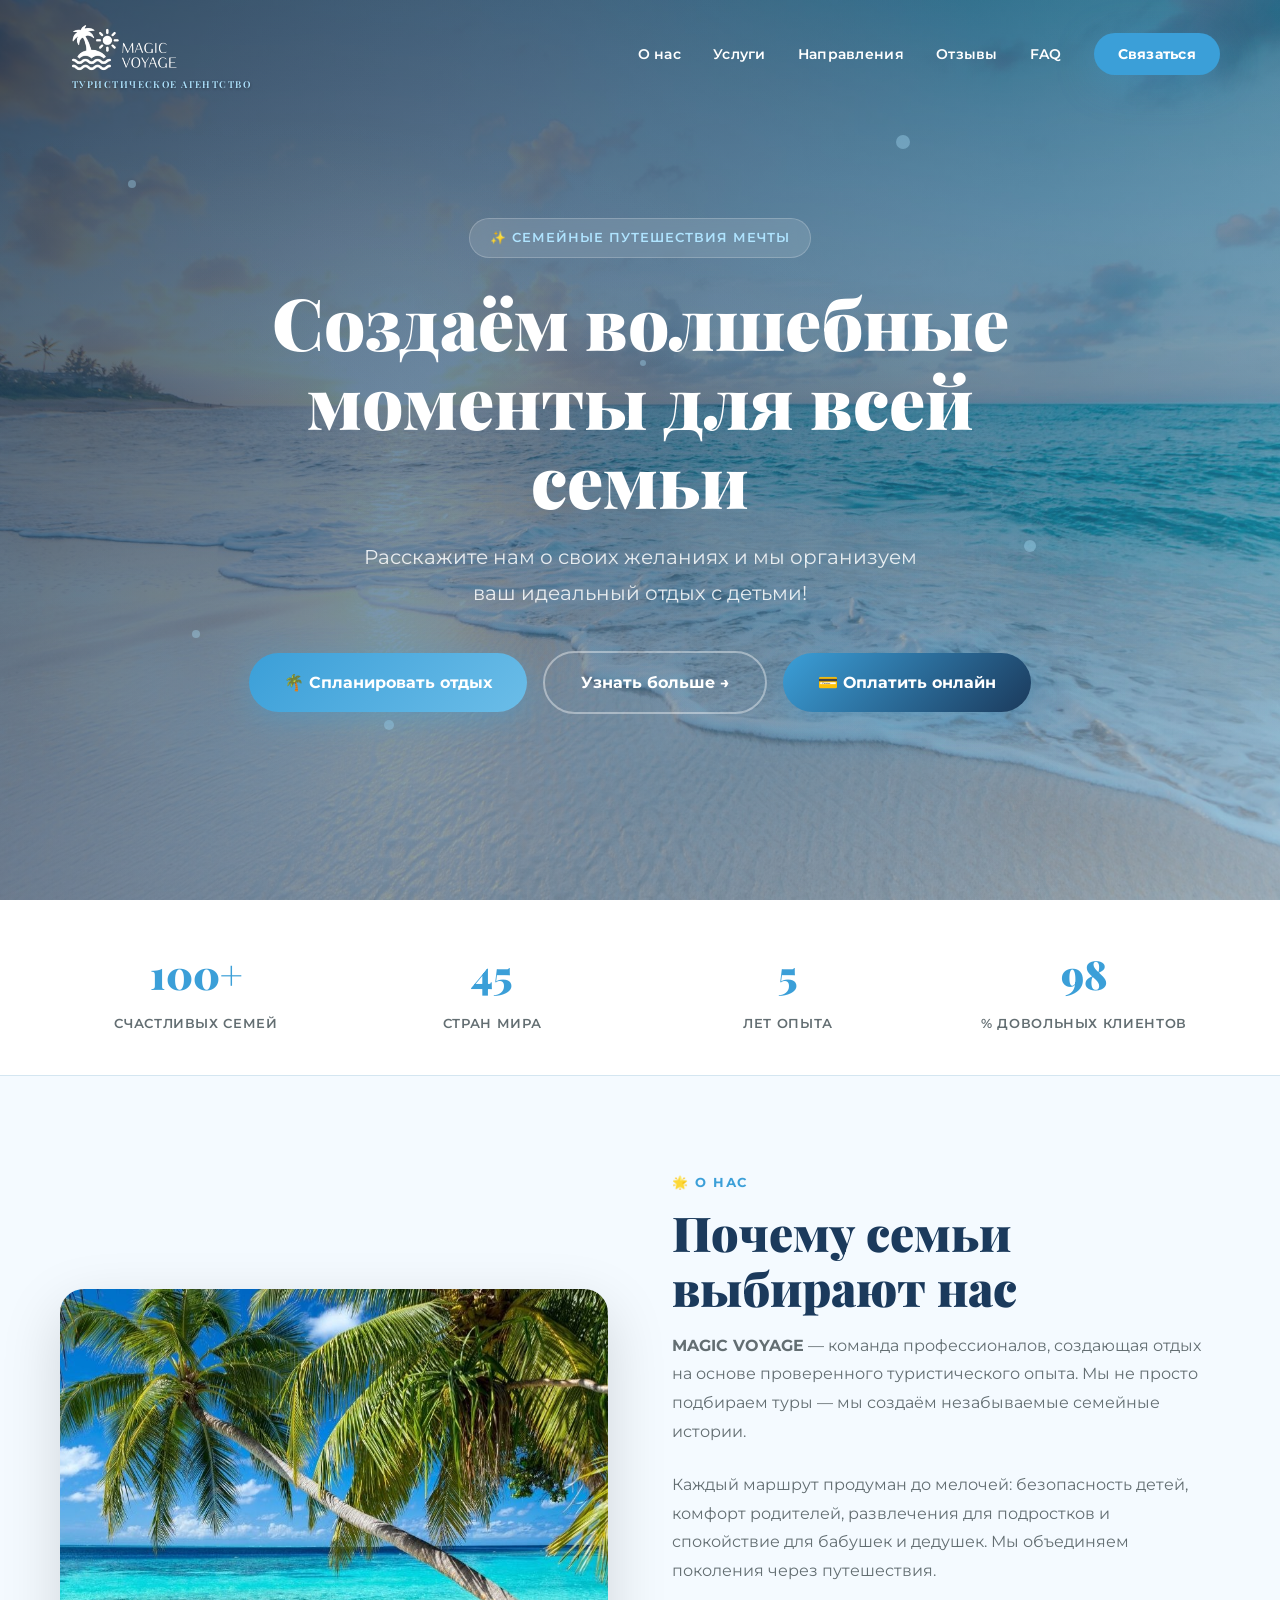
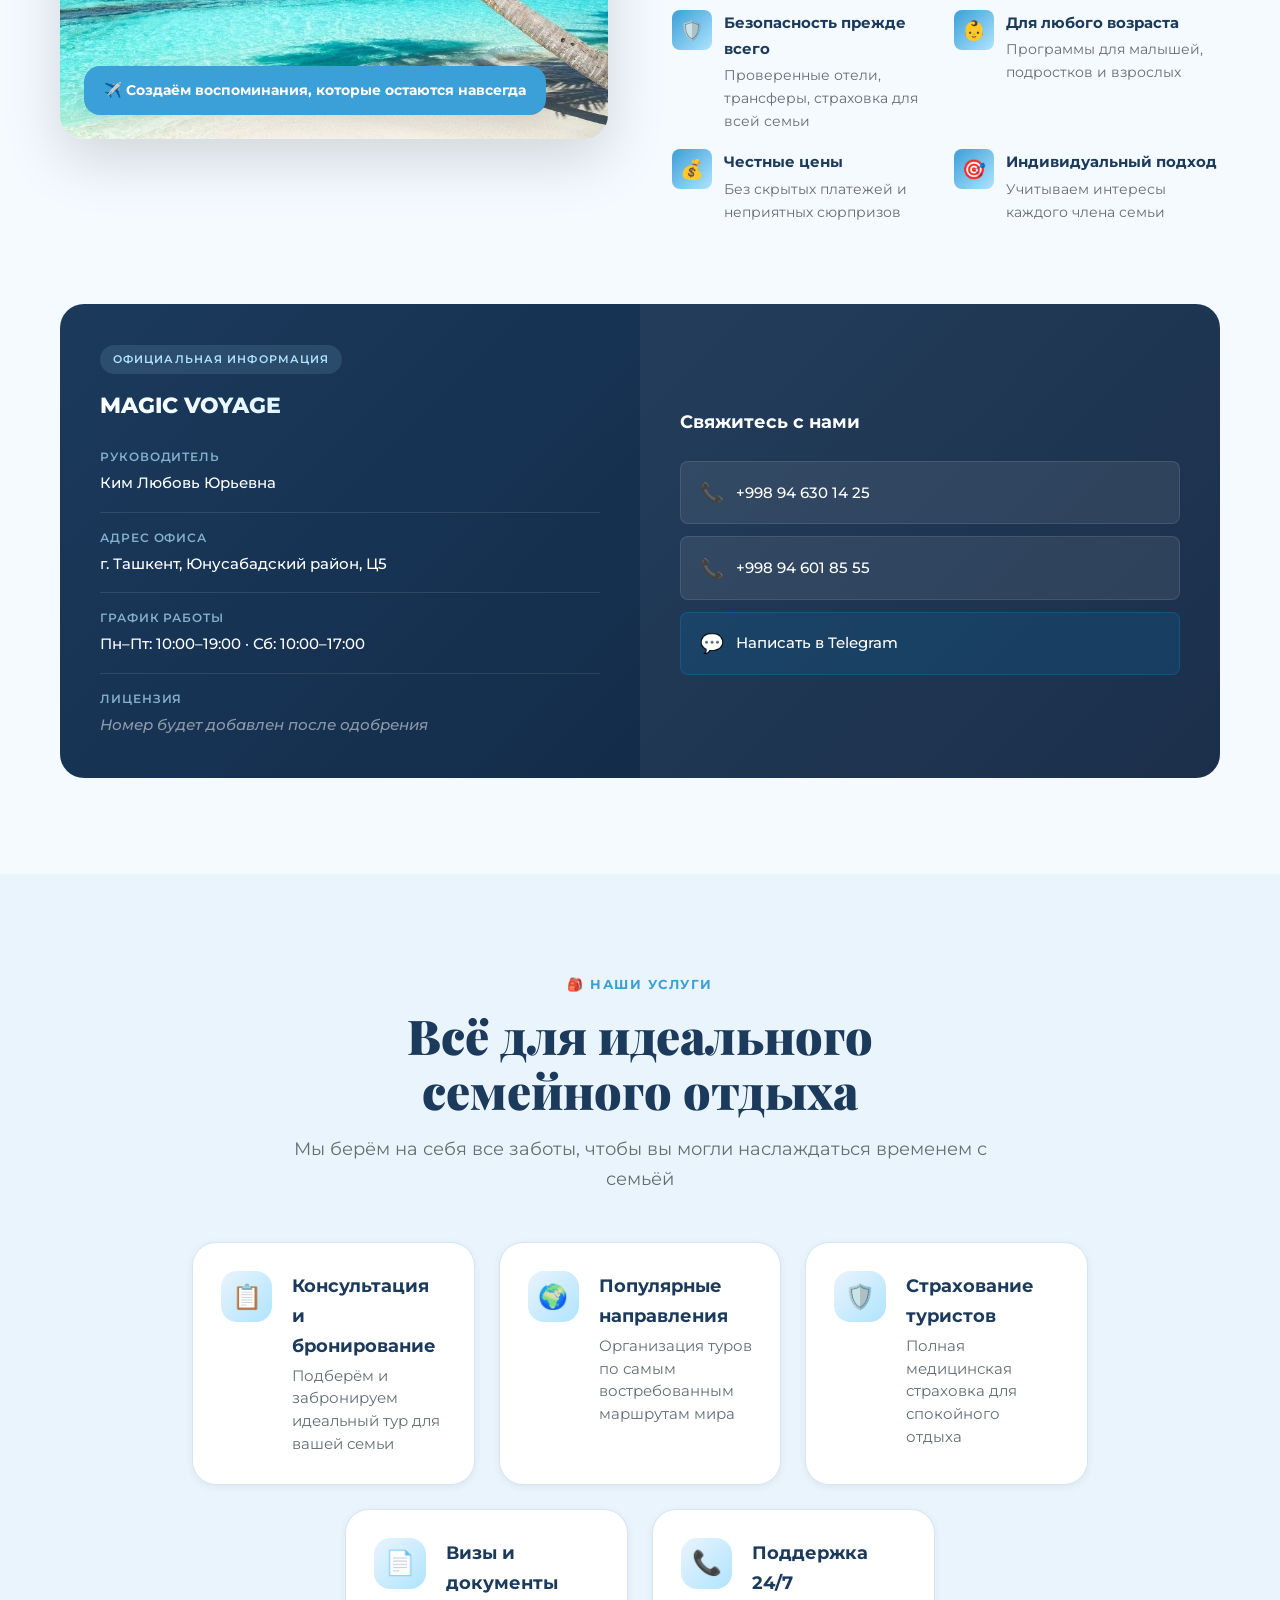
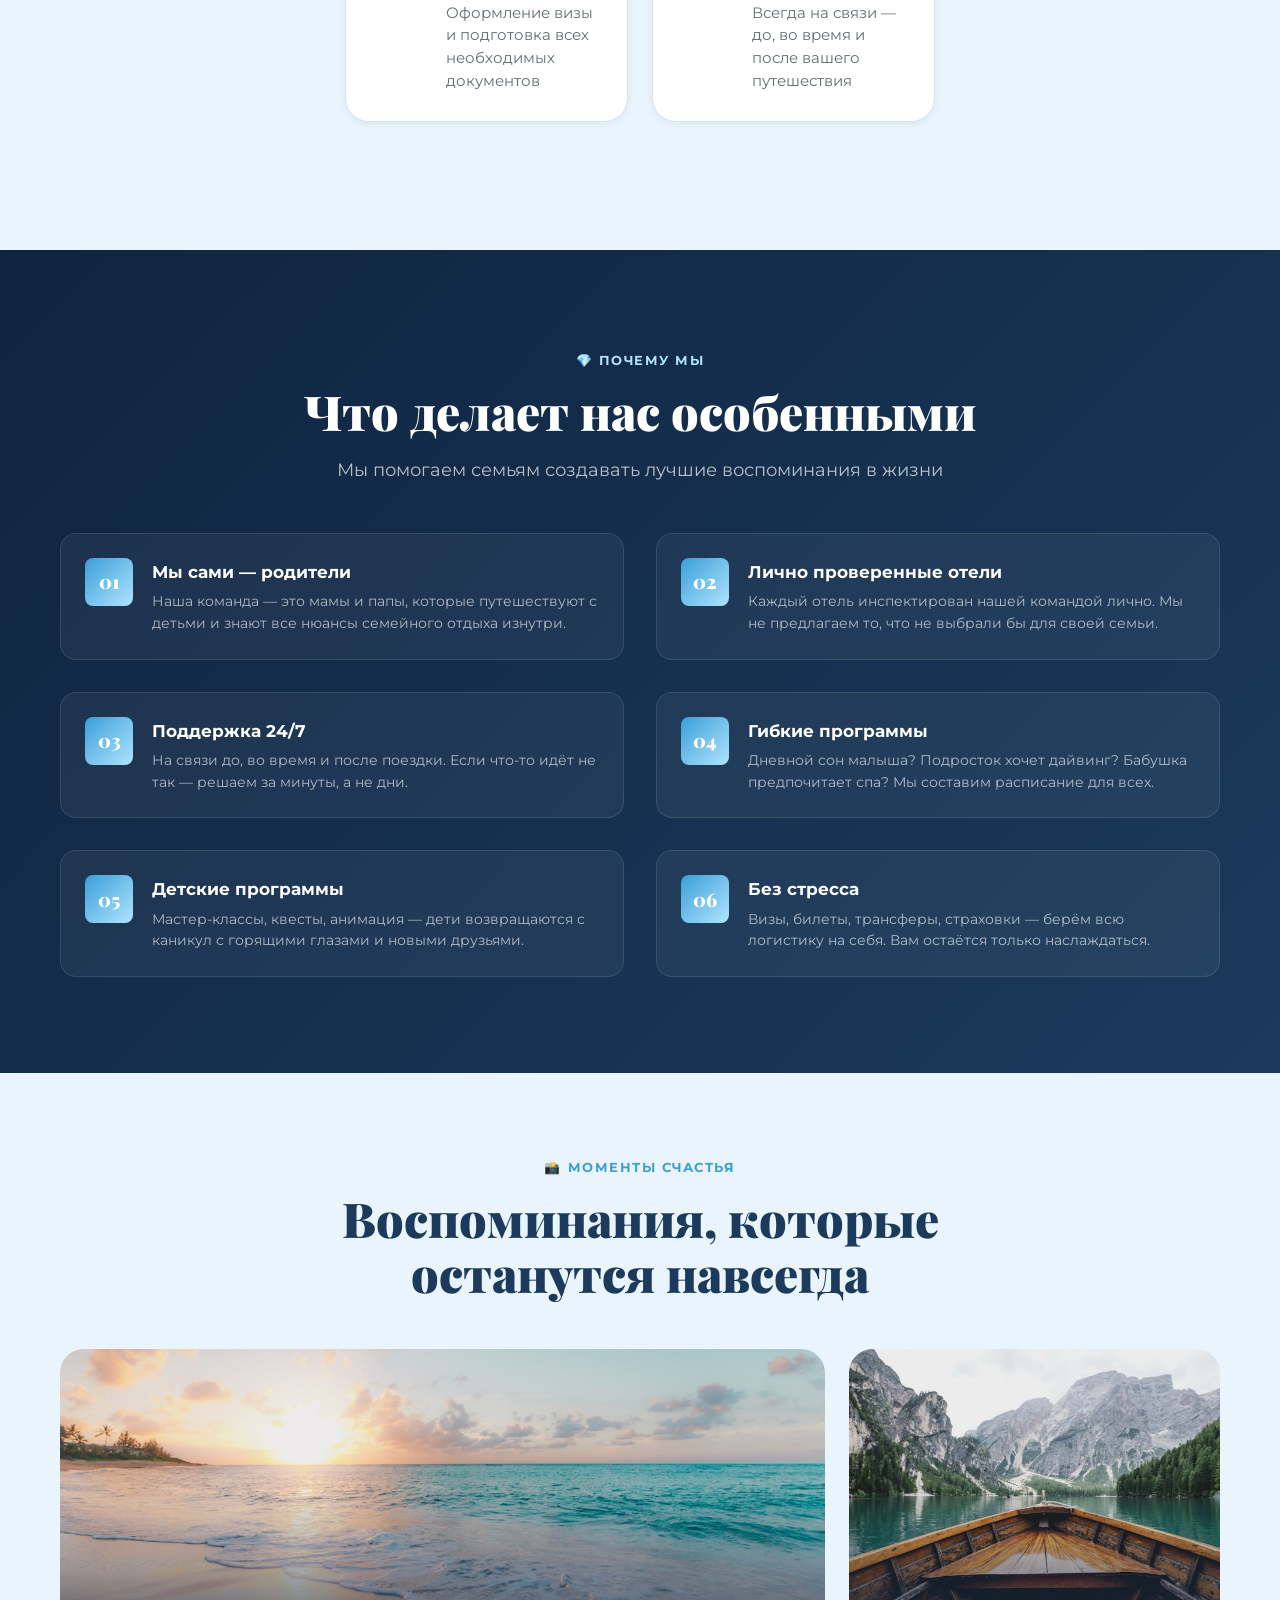
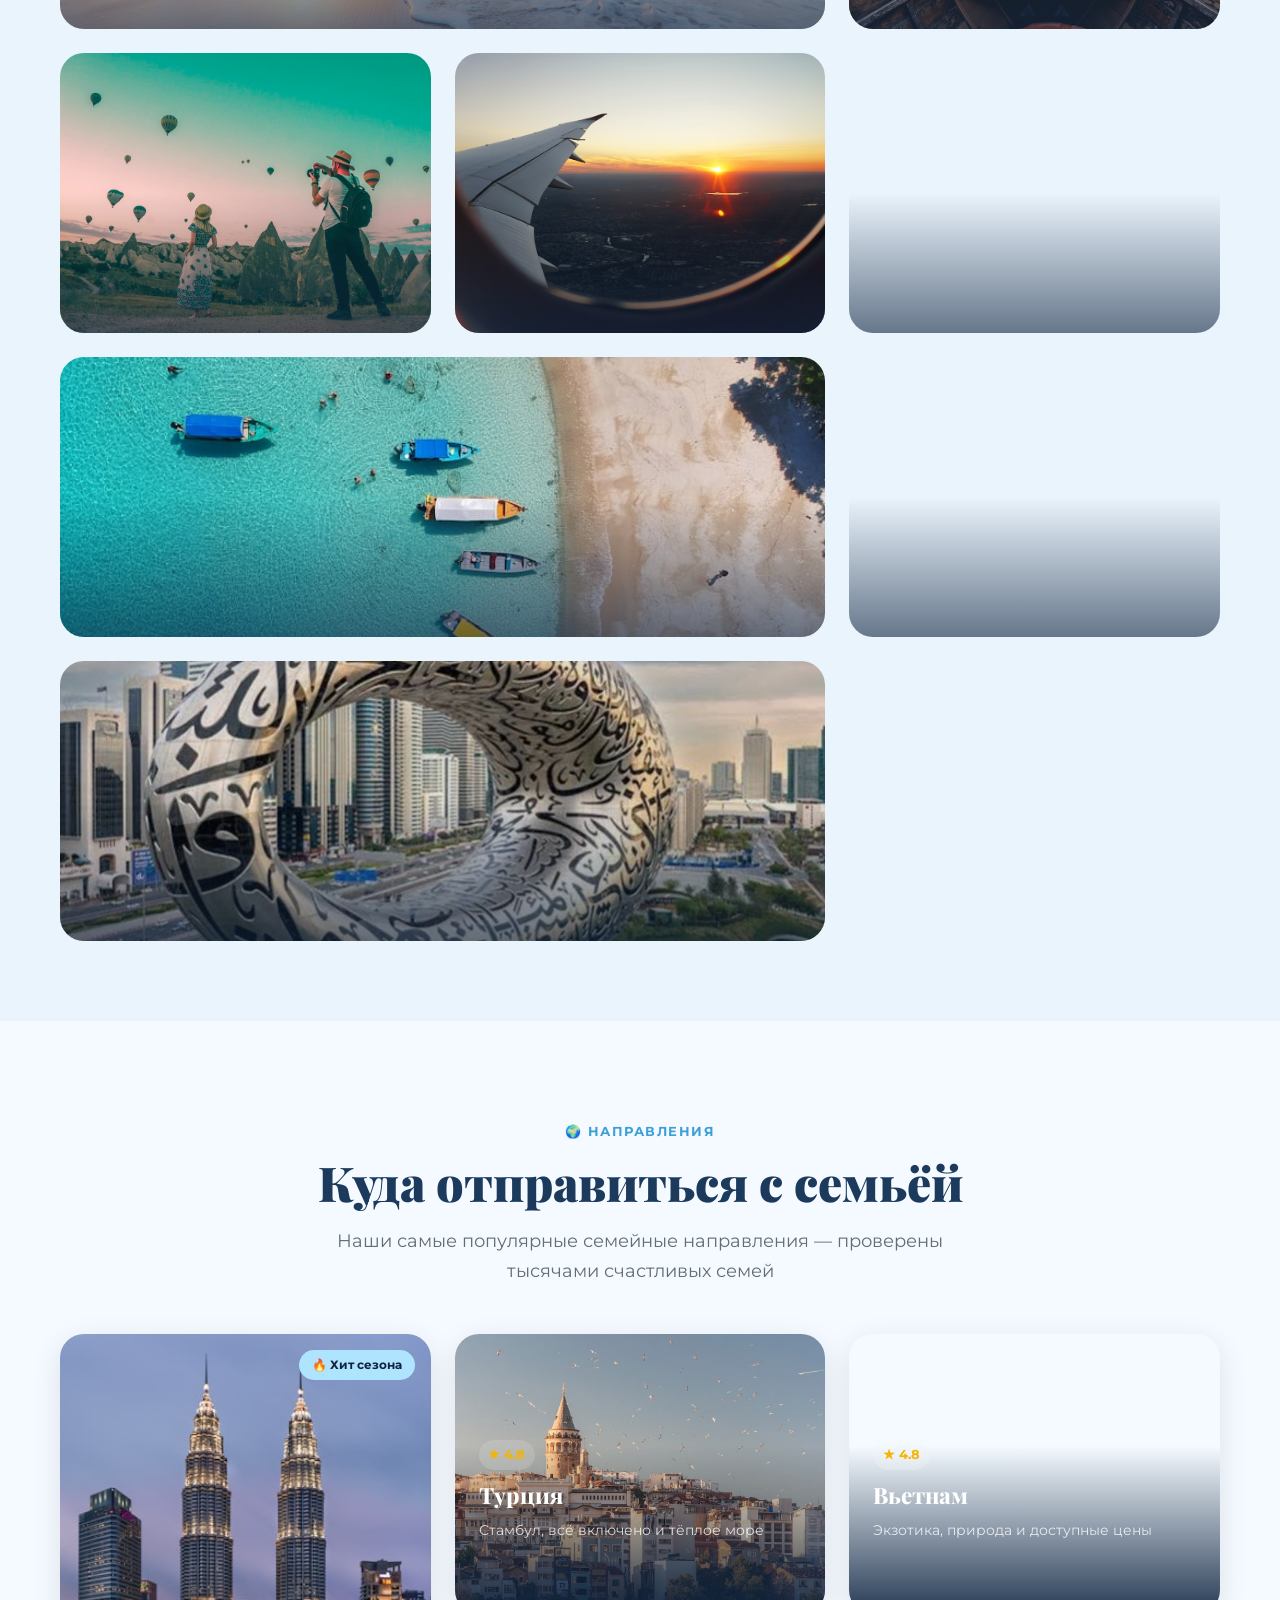
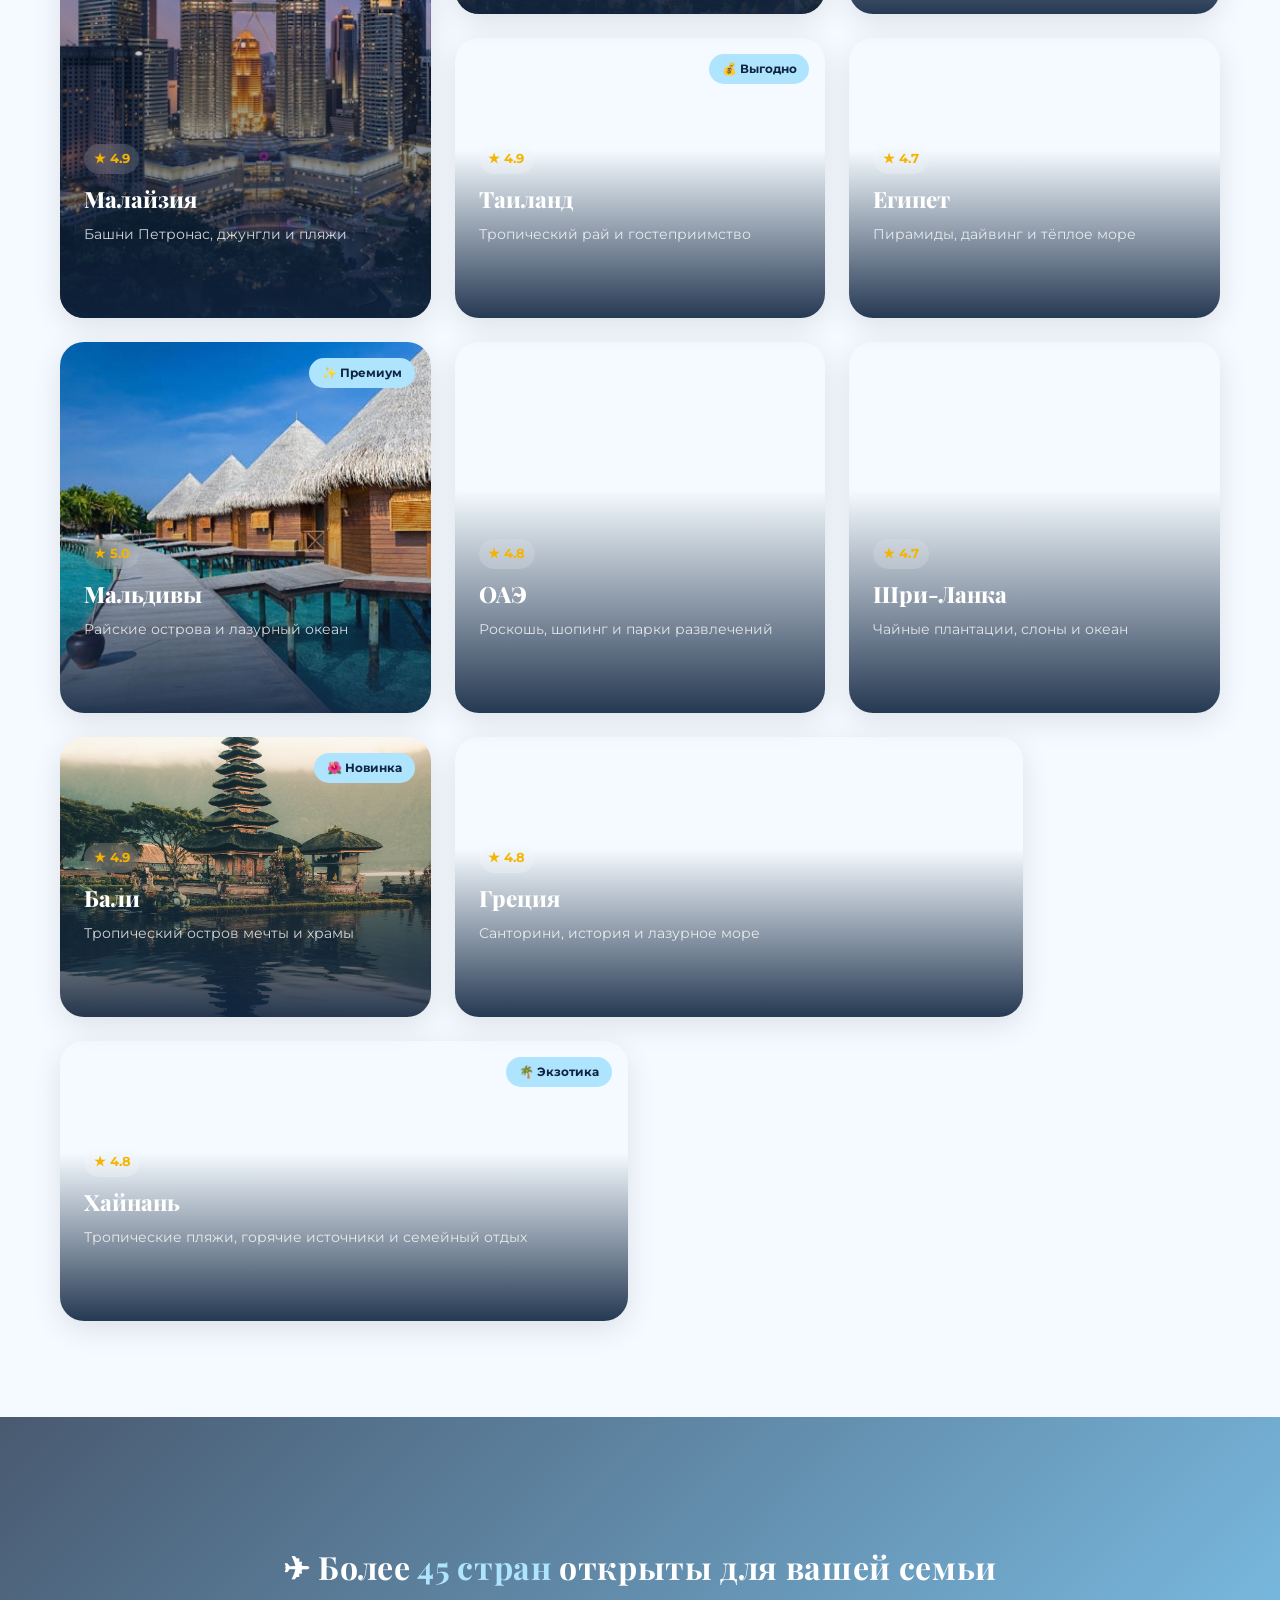
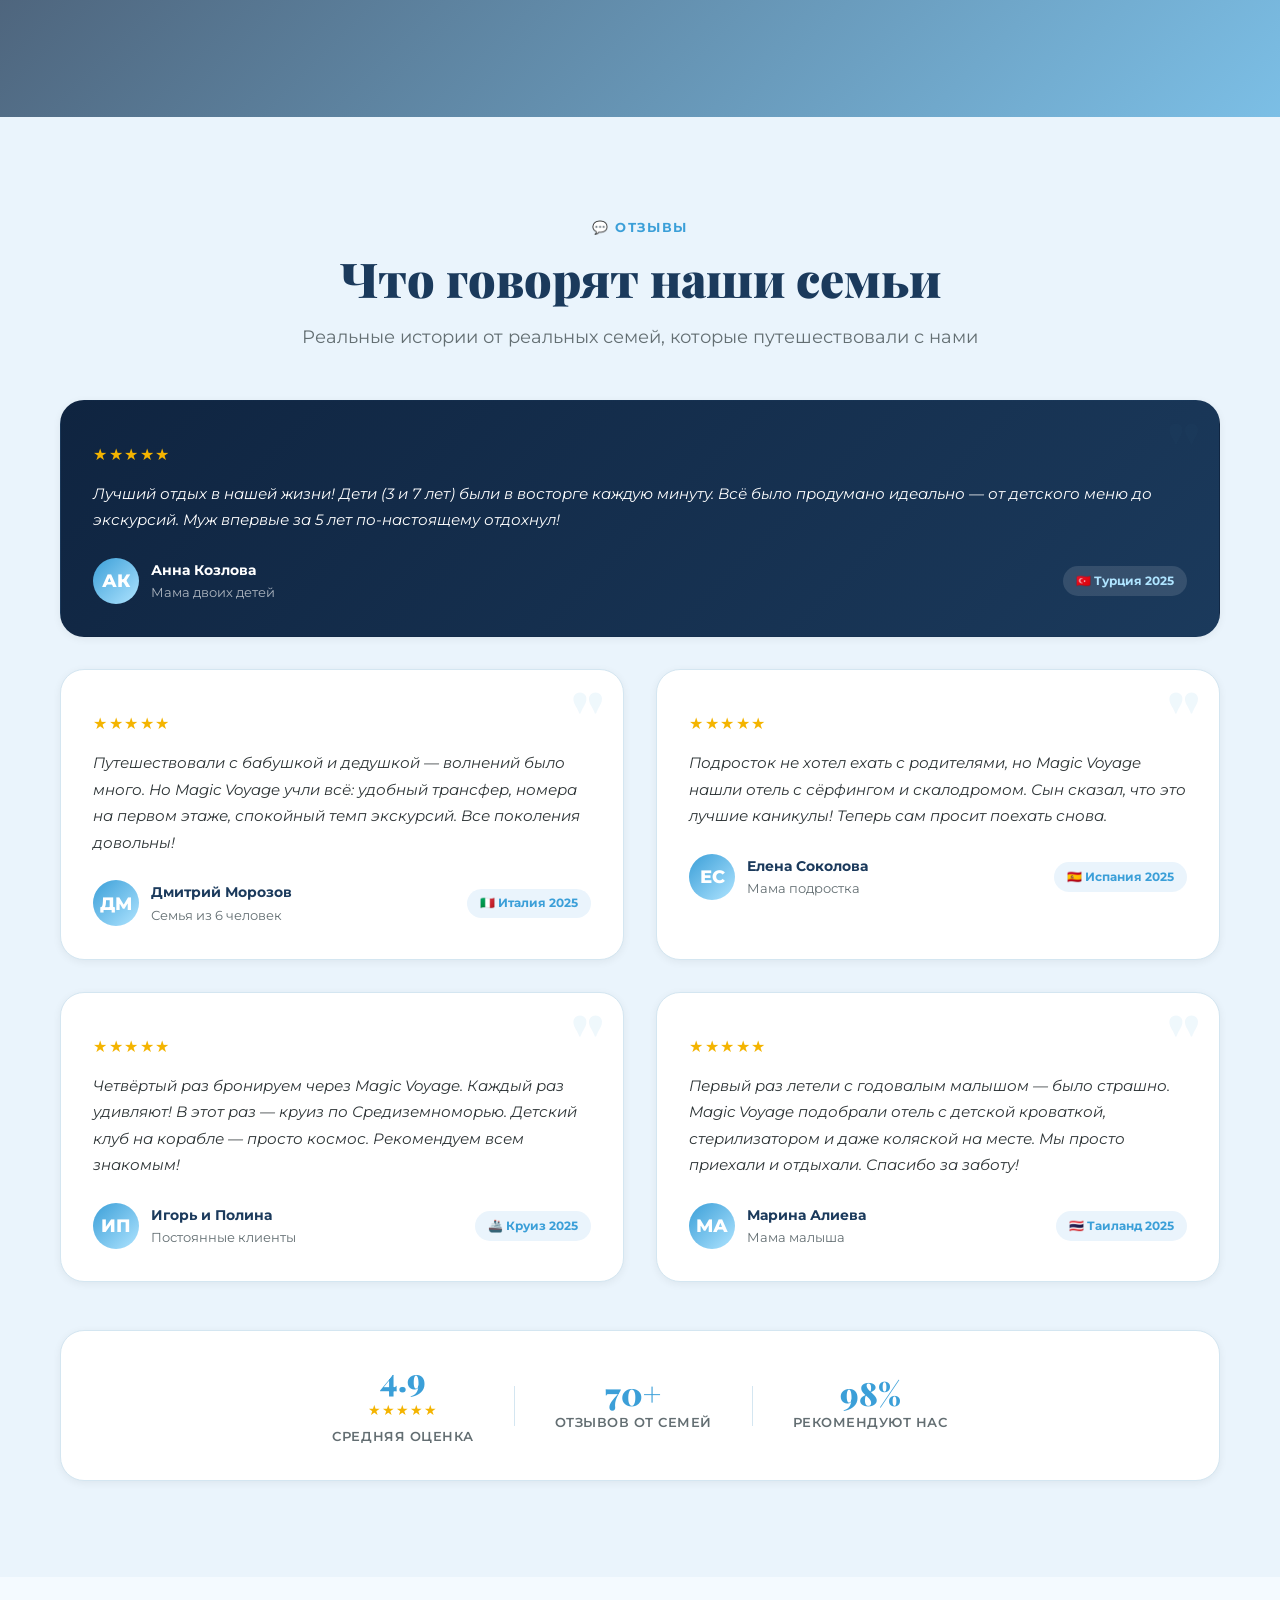
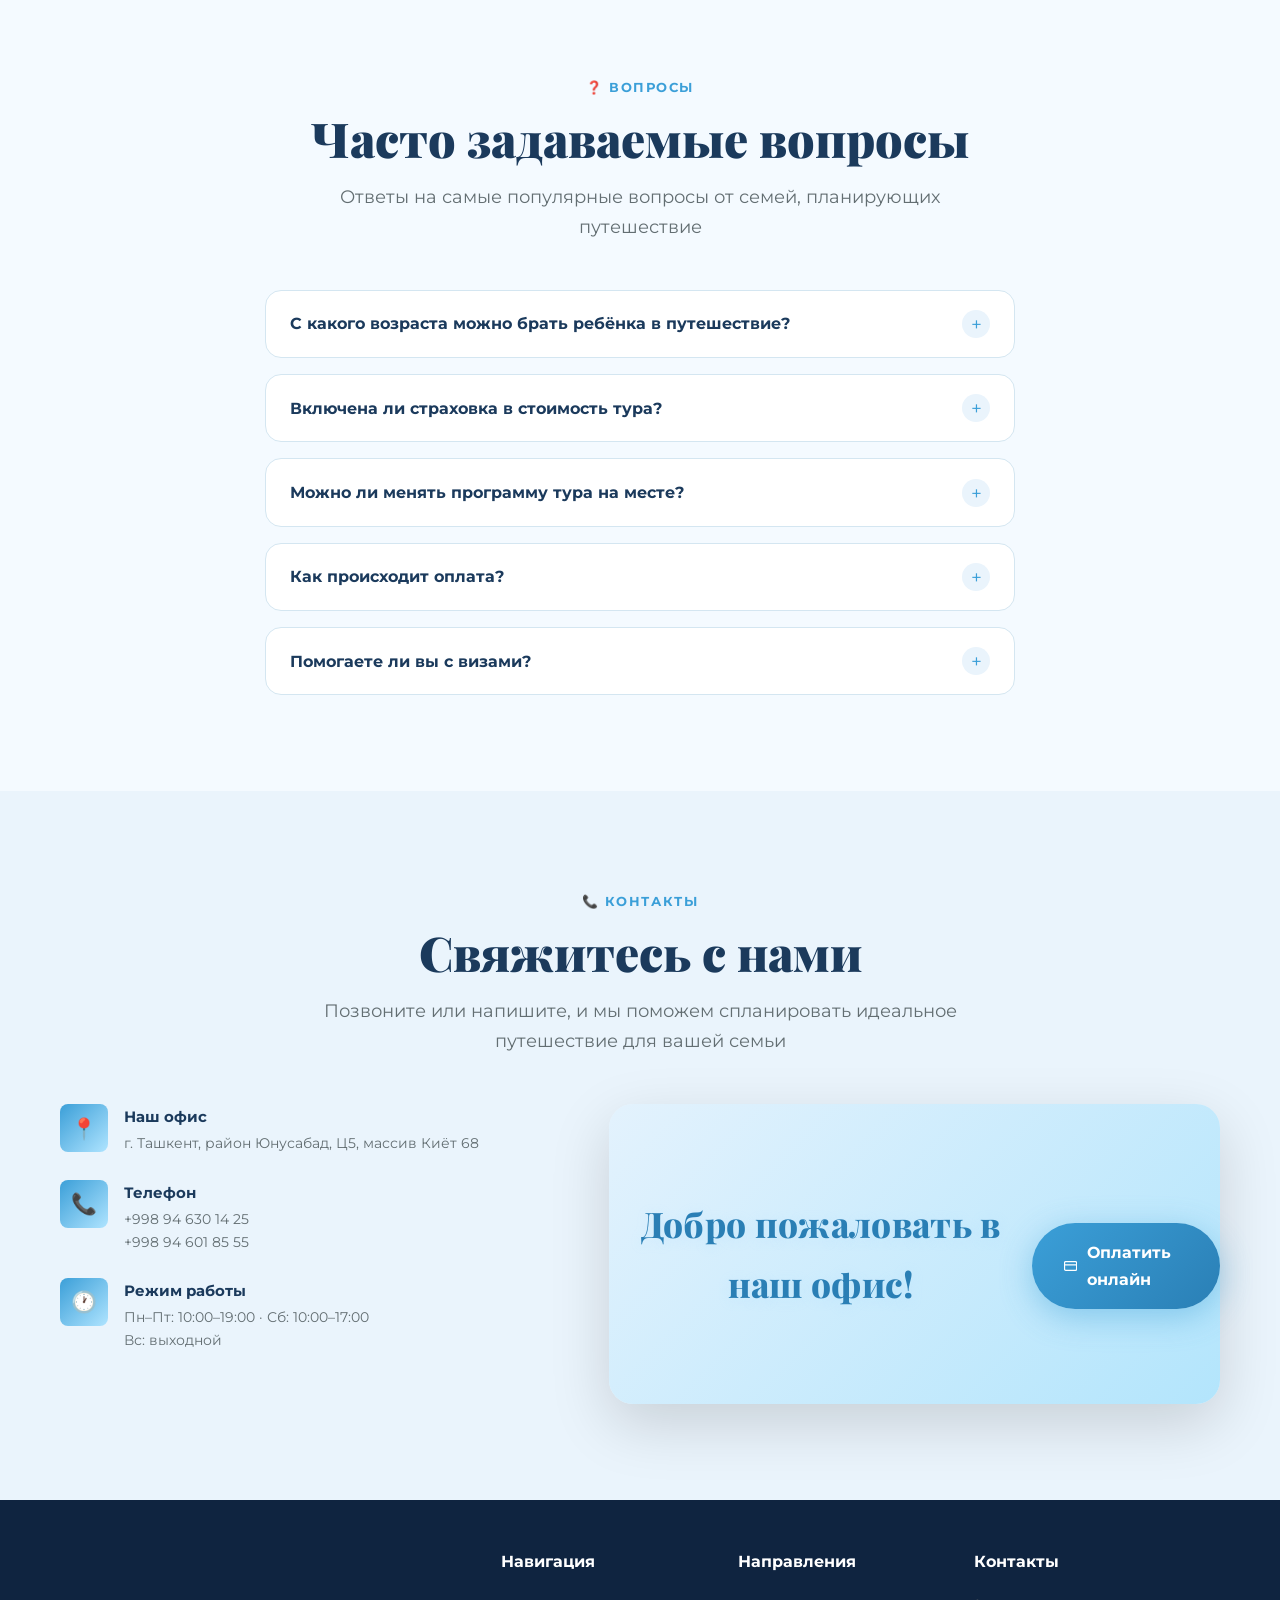
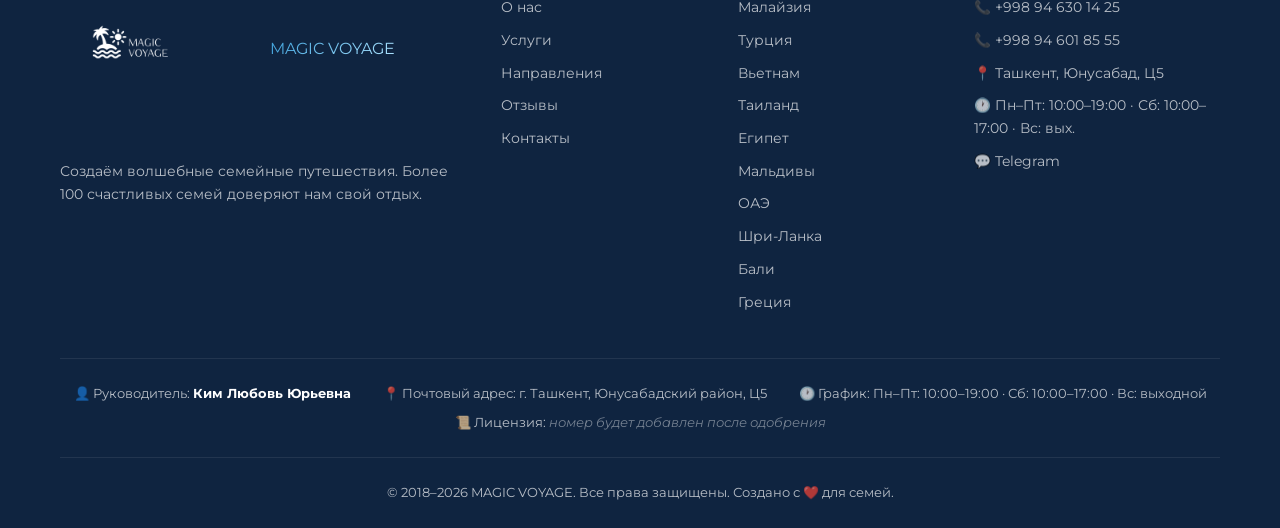
==== commit 1258a3d8: "Added company info" ====
--- a/index.html
+++ b/index.html
@@ -158,6 +158,51 @@
             </div>
           </div>
         </div>
+
+        <!-- Информация о компании -->
+        <div class="about__company-info reveal-up">
+          <div class="about__company-inner">
+            <div class="about__company-left">
+              <div class="about__company-badge">Официальная информация</div>
+              <h3 class="about__company-heading">MAGIC VOYAGE</h3>
+              <ul class="about__company-list">
+                <li>
+                  <span class="about__company-label">Руководитель</span>
+                  <span class="about__company-value">Ким Любовь Юрьевна</span>
+                </li>
+                <li>
+                  <span class="about__company-label">Адрес офиса</span>
+                  <span class="about__company-value">г. Ташкент, Юнусабадский район, Ц5</span>
+                </li>
+                <li>
+                  <span class="about__company-label">График работы</span>
+                  <span class="about__company-value">Пн–Пт: 10:00–19:00 · Сб: 10:00–17:00</span>
+                </li>
+                <li>
+                  <span class="about__company-label">Лицензия</span>
+                  <span class="about__company-value about__license-placeholder">Номер будет добавлен после одобрения</span>
+                </li>
+              </ul>
+            </div>
+            <div class="about__company-right">
+              <div class="about__company-contact-title">Свяжитесь с нами</div>
+              <div class="about__company-contacts">
+                <a href="tel:+998946301425" class="about__company-contact-link">
+                  <span class="about__company-contact-icon">📞</span>
+                  <span>+998 94 630 14 25</span>
+                </a>
+                <a href="tel:+998946018555" class="about__company-contact-link">
+                  <span class="about__company-contact-icon">📞</span>
+                  <span>+998 94 601 85 55</span>
+                </a>
+                <a href="https://t.me/Luba262" target="_blank" rel="noopener" class="about__company-contact-link about__company-contact-link--tg">
+                  <span class="about__company-contact-icon">💬</span>
+                  <span>Написать в Telegram</span>
+                </a>
+              </div>
+            </div>
+          </div>
+        </div>
       </div>
     </section>
 
@@ -872,8 +917,16 @@
             <a href="tel:+998946301425" class="footer__link">📞 +998 94 630 14 25</a>
             <a href="tel:+998946018555" class="footer__link">📞 +998 94 601 85 55</a>
             <p class="footer__link">📍 Ташкент, Юнусабад, Ц5</p>
-            <p class="footer__link">🕐 Пн–Пт: 10–19 · Сб: 10–17 · Вс: вых.</p>
+            <p class="footer__link">🕐 Пн–Пт: 10:00–19:00 · Сб: 10:00–17:00 · Вс: вых.</p>
             <a href="https://t.me/Luba262" target="_blank" rel="noopener" class="footer__link">💬 Telegram</a>
+          </div>
+        </div>
+        <div class="footer__company-info">
+          <div class="footer__company-grid">
+            <p class="footer__company-item">👤 Руководитель: <strong>Ким Любовь Юрьевна</strong></p>
+            <p class="footer__company-item">📍 Почтовый адрес: г. Ташкент, Юнусабадский район, Ц5</p>
+            <p class="footer__company-item">🕐 График: Пн–Пт: 10:00–19:00 · Сб: 10:00–17:00 · Вс: выходной</p>
+            <p class="footer__company-item">📜 Лицензия: <span class="footer__license-placeholder">номер будет добавлен после одобрения</span></p>
           </div>
         </div>
         <div class="footer__bottom">© 2018–2026 MAGIC VOYAGE. Все права защищены. Создано с ❤️ для семей.</div>
--- a/style.css
+++ b/style.css
@@ -828,6 +828,145 @@
   color: var(--color-text-light);
 }
 
+/* Информация о компании в секции "О нас" */
+.about__company-info {
+  margin-top: 3rem;
+  border-radius: var(--radius-lg, 16px);
+  background: linear-gradient(135deg, var(--color-secondary) 0%, var(--color-secondary-dark) 100%);
+  overflow: hidden;
+  color: #fff;
+}
+
+.about__company-inner {
+  display: grid;
+  grid-template-columns: 1fr 1fr;
+}
+
+.about__company-left {
+  padding: 2.5rem;
+}
+
+.about__company-badge {
+  display: inline-block;
+  font-size: 0.7rem;
+  font-weight: 600;
+  text-transform: uppercase;
+  letter-spacing: 0.1em;
+  color: var(--color-accent);
+  background: rgba(175, 228, 255, 0.12);
+  padding: 0.3rem 0.8rem;
+  border-radius: 100px;
+  margin-bottom: 0.75rem;
+}
+
+.about__company-heading {
+  font-size: 1.4rem;
+  font-weight: 800;
+  margin-bottom: 1.5rem;
+  background: linear-gradient(135deg, #fff, var(--color-accent));
+  -webkit-background-clip: text;
+  -webkit-text-fill-color: transparent;
+  background-clip: text;
+}
+
+.about__company-list {
+  list-style: none;
+  padding: 0;
+  margin: 0;
+  display: flex;
+  flex-direction: column;
+  gap: 1rem;
+}
+
+.about__company-list li {
+  display: flex;
+  flex-direction: column;
+  gap: 0.15rem;
+  padding-bottom: 1rem;
+  border-bottom: 1px solid rgba(255, 255, 255, 0.1);
+}
+
+.about__company-list li:last-child {
+  border-bottom: none;
+  padding-bottom: 0;
+}
+
+.about__company-label {
+  font-size: 0.72rem;
+  font-weight: 600;
+  text-transform: uppercase;
+  letter-spacing: 0.08em;
+  color: rgba(175, 228, 255, 0.7);
+}
+
+.about__company-value {
+  font-size: 0.95rem;
+  font-weight: 500;
+  color: #fff;
+}
+
+.about__license-placeholder {
+  font-style: italic;
+  opacity: 0.5;
+}
+
+.about__company-right {
+  padding: 2.5rem;
+  background: rgba(255, 255, 255, 0.05);
+  display: flex;
+  flex-direction: column;
+  justify-content: center;
+}
+
+.about__company-contact-title {
+  font-size: 1.1rem;
+  font-weight: 700;
+  margin-bottom: 1.5rem;
+  color: #fff;
+}
+
+.about__company-contacts {
+  display: flex;
+  flex-direction: column;
+  gap: 0.75rem;
+}
+
+.about__company-contact-link {
+  display: flex;
+  align-items: center;
+  gap: 0.75rem;
+  padding: 0.9rem 1.2rem;
+  background: rgba(255, 255, 255, 0.08);
+  border: 1px solid rgba(255, 255, 255, 0.1);
+  border-radius: var(--radius-sm, 8px);
+  color: #fff;
+  text-decoration: none;
+  font-size: 0.95rem;
+  font-weight: 500;
+  transition: background 0.3s ease, transform 0.3s ease, border-color 0.3s ease;
+}
+
+.about__company-contact-link:hover {
+  background: rgba(59, 159, 216, 0.2);
+  border-color: var(--color-primary);
+  transform: translateX(4px);
+}
+
+.about__company-contact-link--tg {
+  background: rgba(0, 136, 204, 0.15);
+  border-color: rgba(0, 136, 204, 0.3);
+}
+
+.about__company-contact-link--tg:hover {
+  background: rgba(0, 136, 204, 0.3);
+  border-color: #0088cc;
+}
+
+.about__company-contact-icon {
+  font-size: 1.2rem;
+  flex-shrink: 0;
+}
+
 /* ===== SERVICES ===== */
 
 .services__summary {
@@ -1746,6 +1885,33 @@
 .footer__link:hover {
   color: var(--color-primary);
   transform: translateX(4px);
+}
+
+.footer__company-info {
+  border-top: 1px solid rgba(255, 255, 255, 0.08);
+  padding: 1.5rem 0;
+}
+
+.footer__company-grid {
+  display: flex;
+  flex-wrap: wrap;
+  justify-content: center;
+  gap: 0.5rem 2rem;
+}
+
+.footer__company-item {
+  font-size: 0.82rem;
+  color: rgba(255, 255, 255, 0.7);
+  line-height: 1.6;
+}
+
+.footer__company-item strong {
+  color: var(--color-text-white, #fff);
+}
+
+.footer__license-placeholder {
+  font-style: italic;
+  opacity: 0.6;
 }
 
 .footer__bottom {
@@ -1947,6 +2113,32 @@
     bottom: 1rem;
     right: 1rem;
   }
+
+  /* Реквизиты компании — мобильная адаптация */
+  .about__company-inner {
+    grid-template-columns: 1fr;
+  }
+
+  .about__company-left,
+  .about__company-right {
+    padding: 1.5rem;
+  }
+
+  .about__company-heading {
+    font-size: 1.2rem;
+  }
+
+  .about__company-contact-link {
+    font-size: 0.88rem;
+    padding: 0.75rem 1rem;
+  }
+
+  .footer__company-grid {
+    flex-direction: column;
+    align-items: center;
+    text-align: center;
+    gap: 0.4rem;
+  }
 }
 
 /* ===== EXTRA SMALL SCREENS ===== */
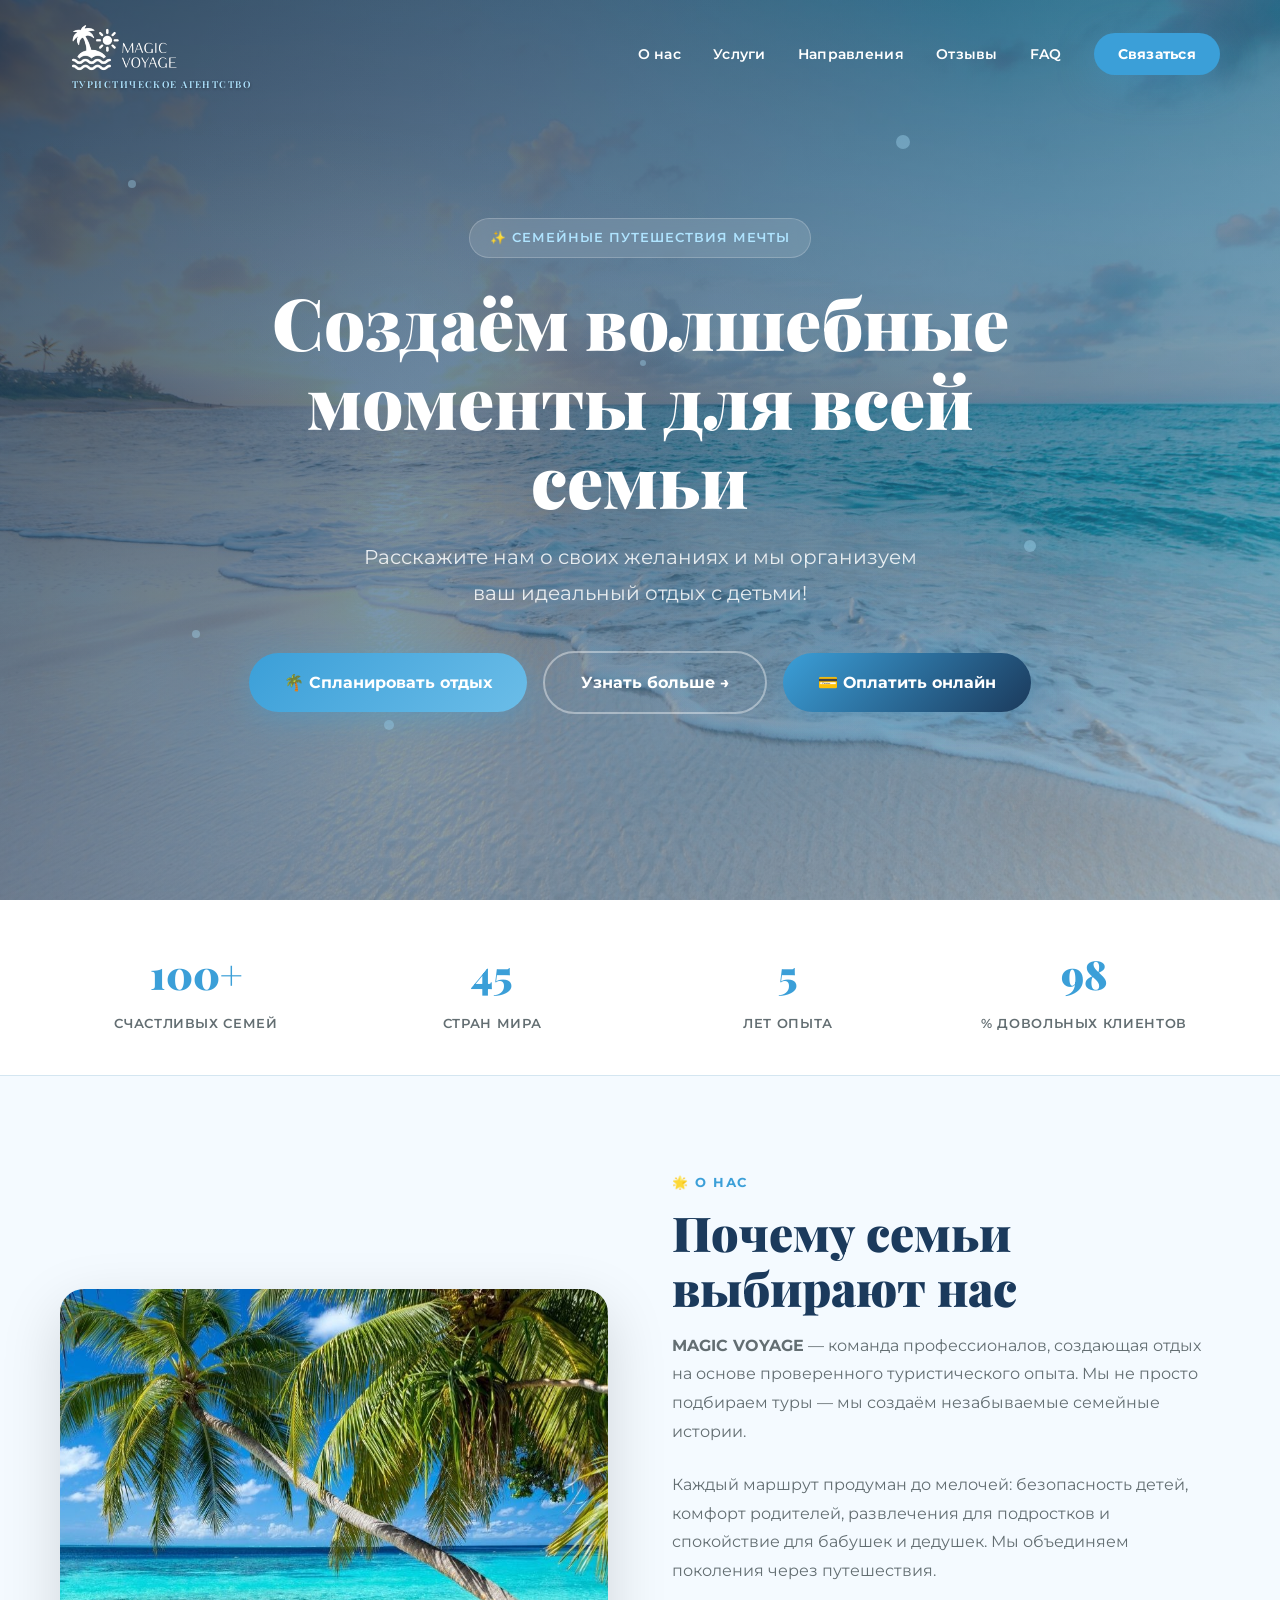
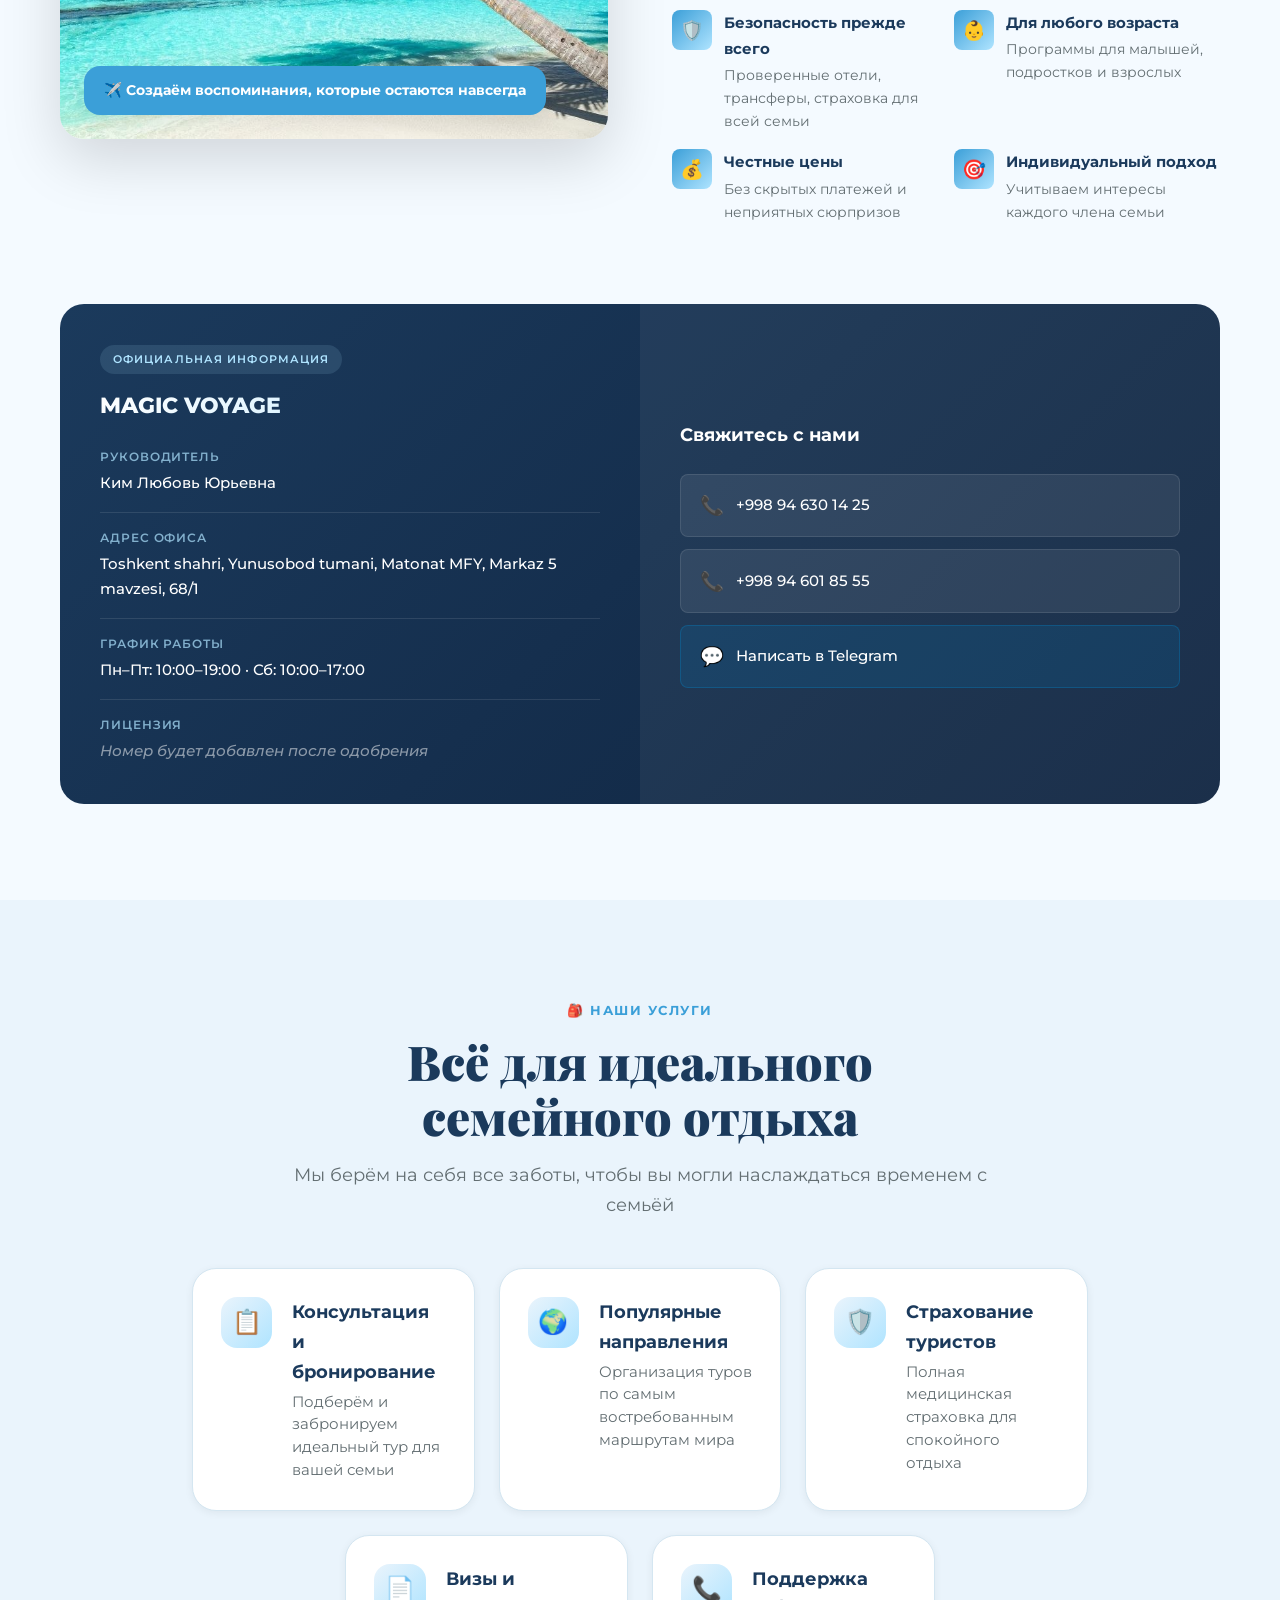
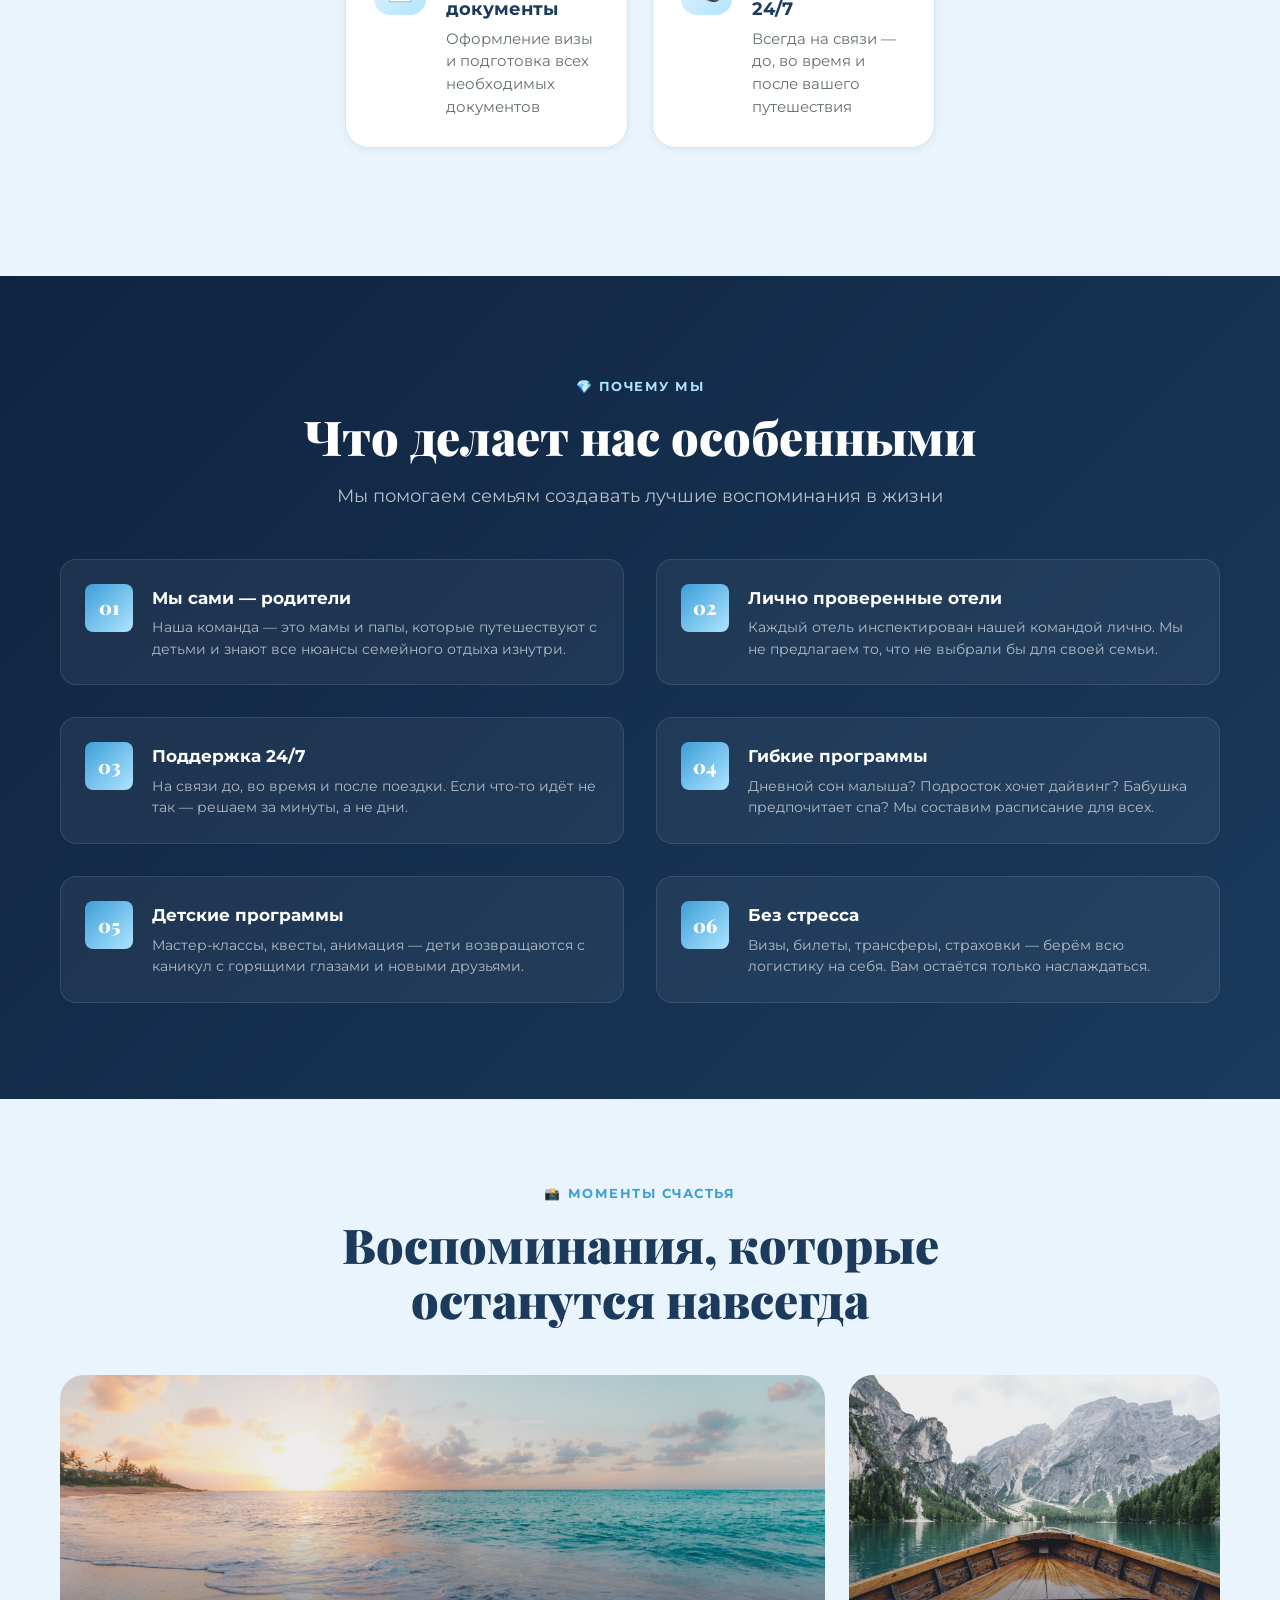
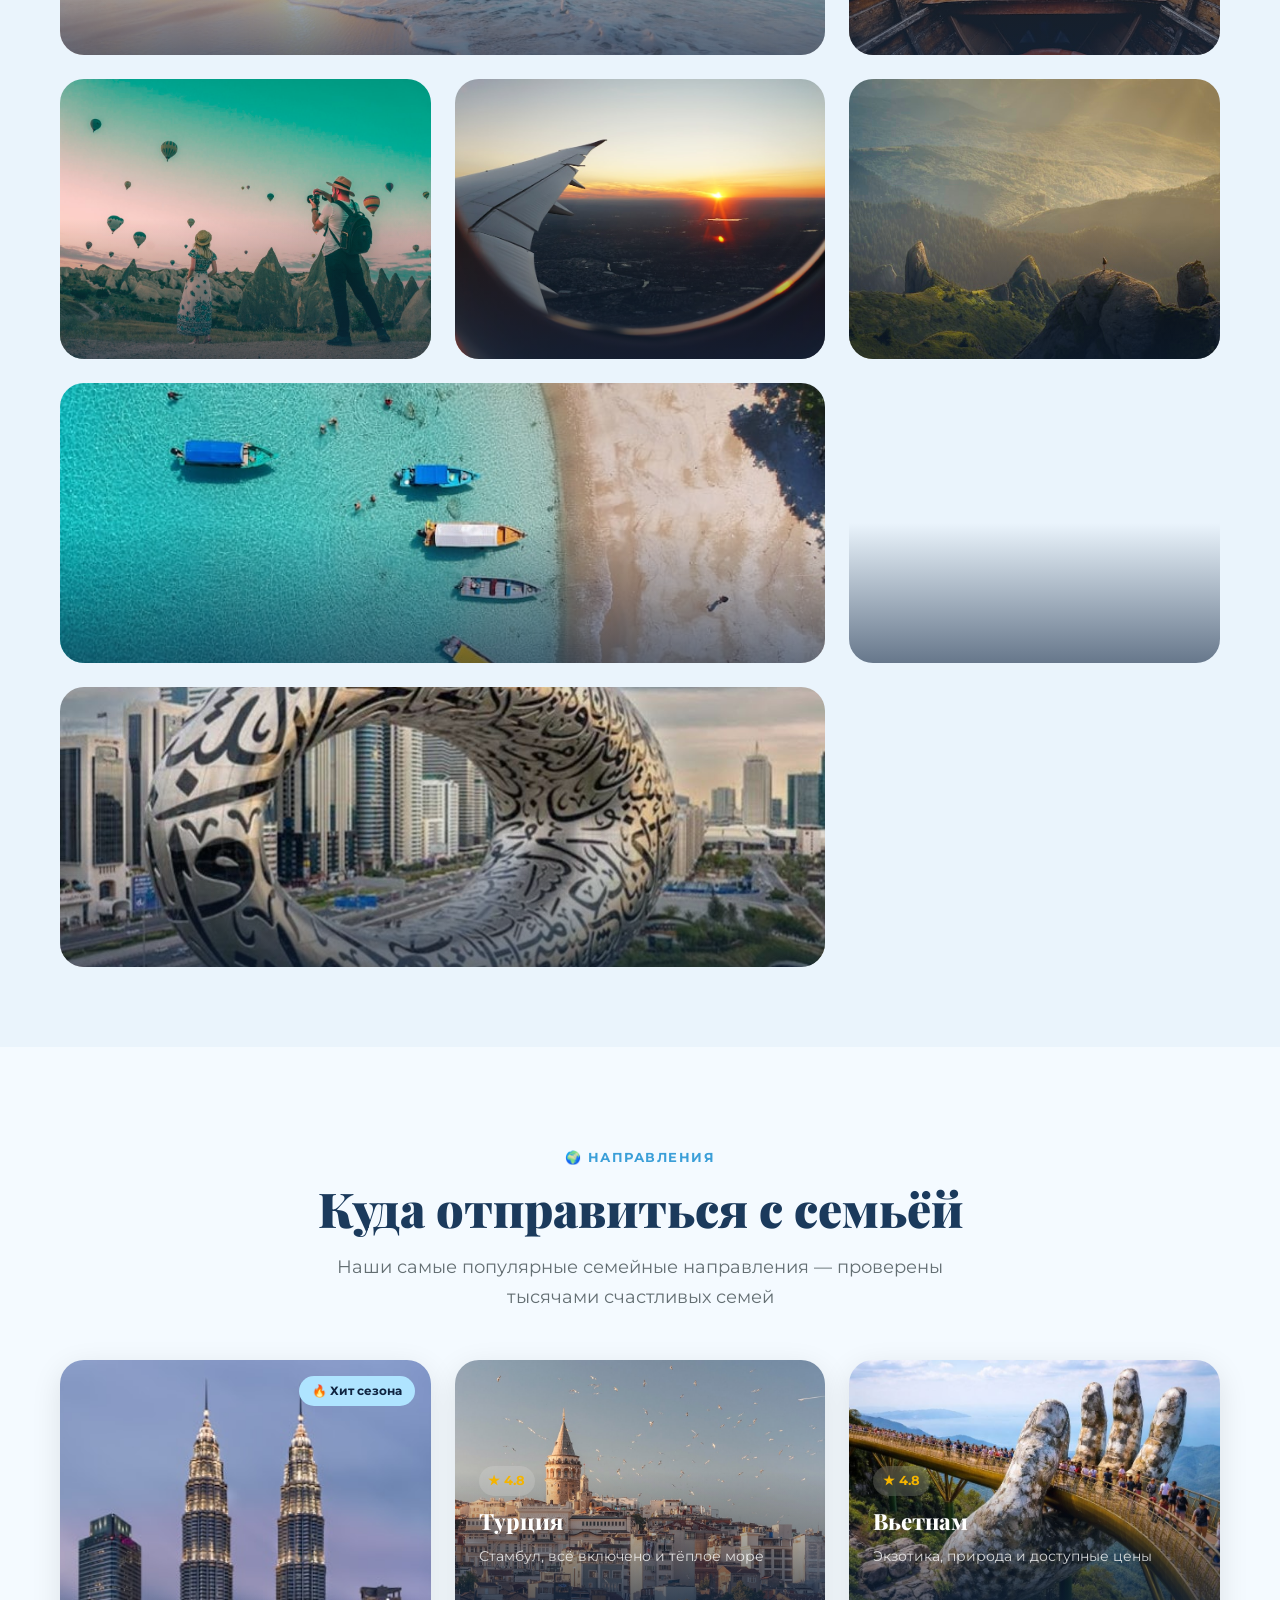
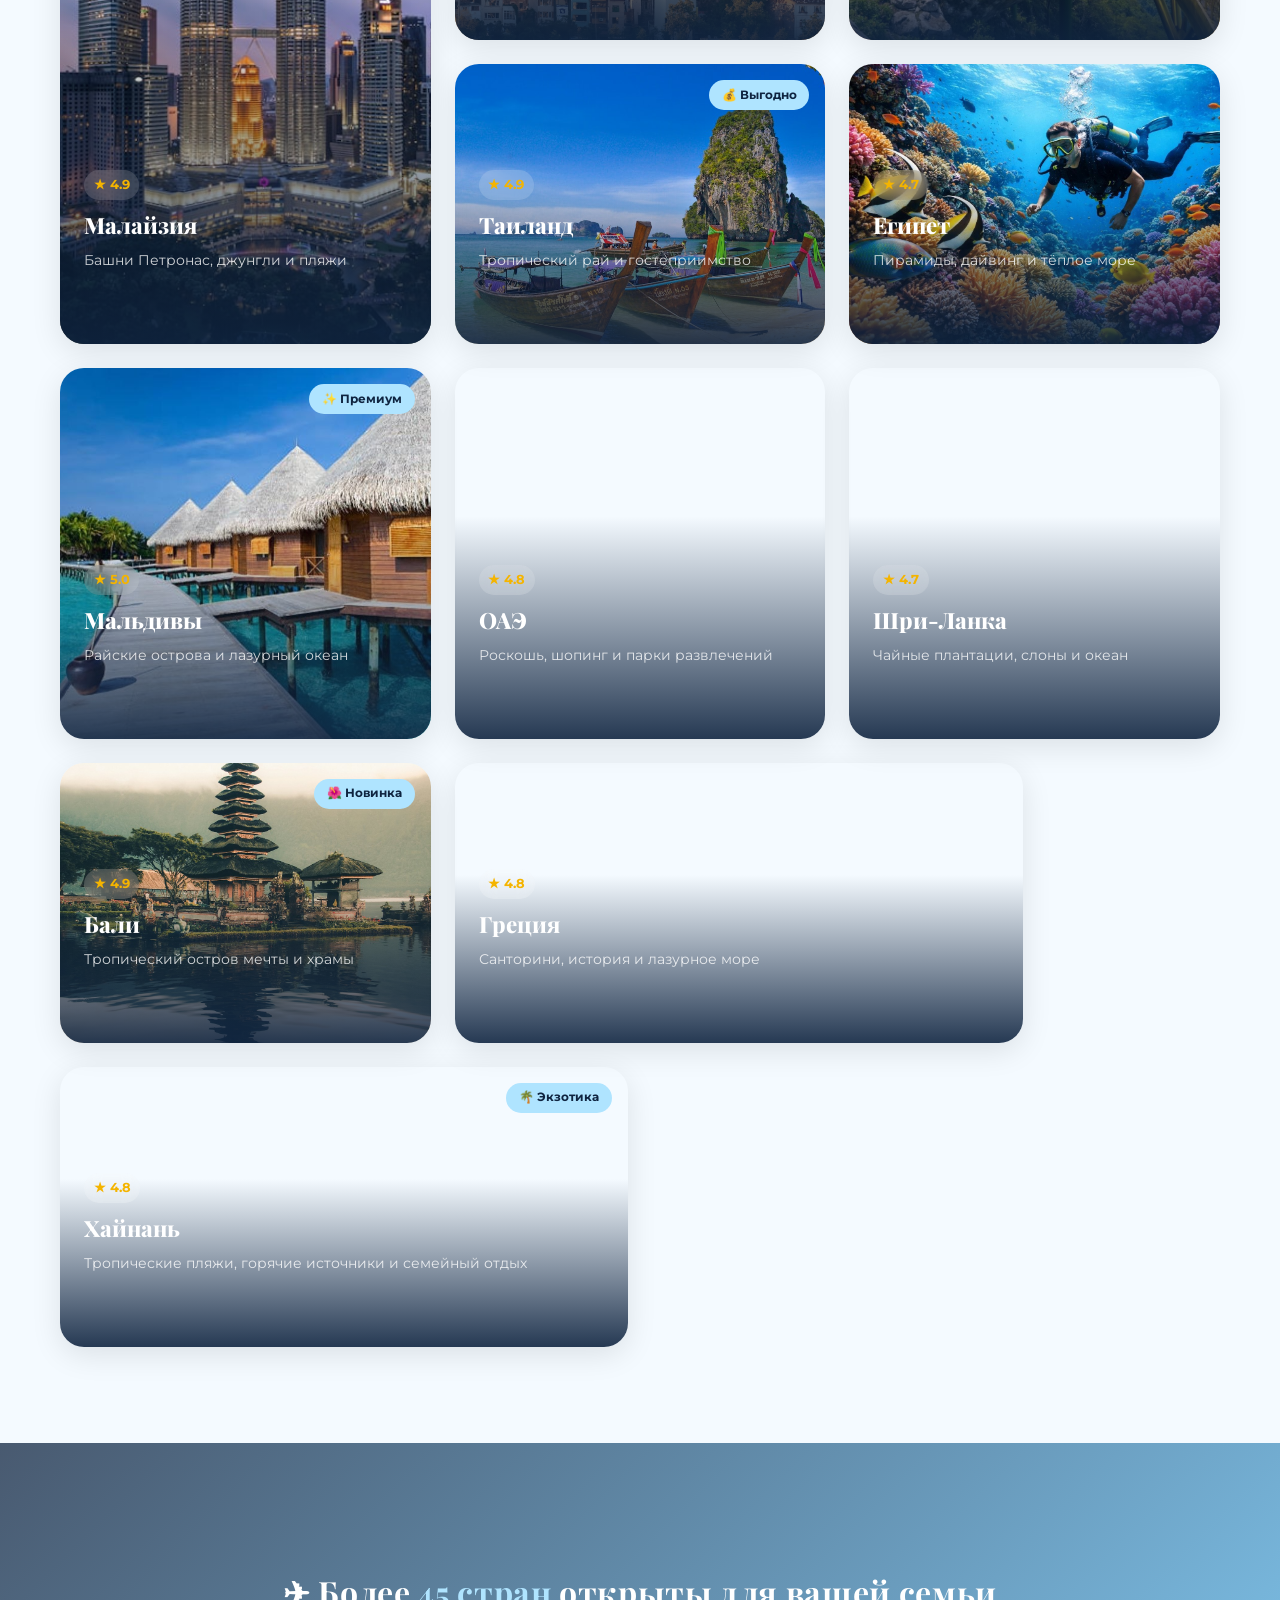
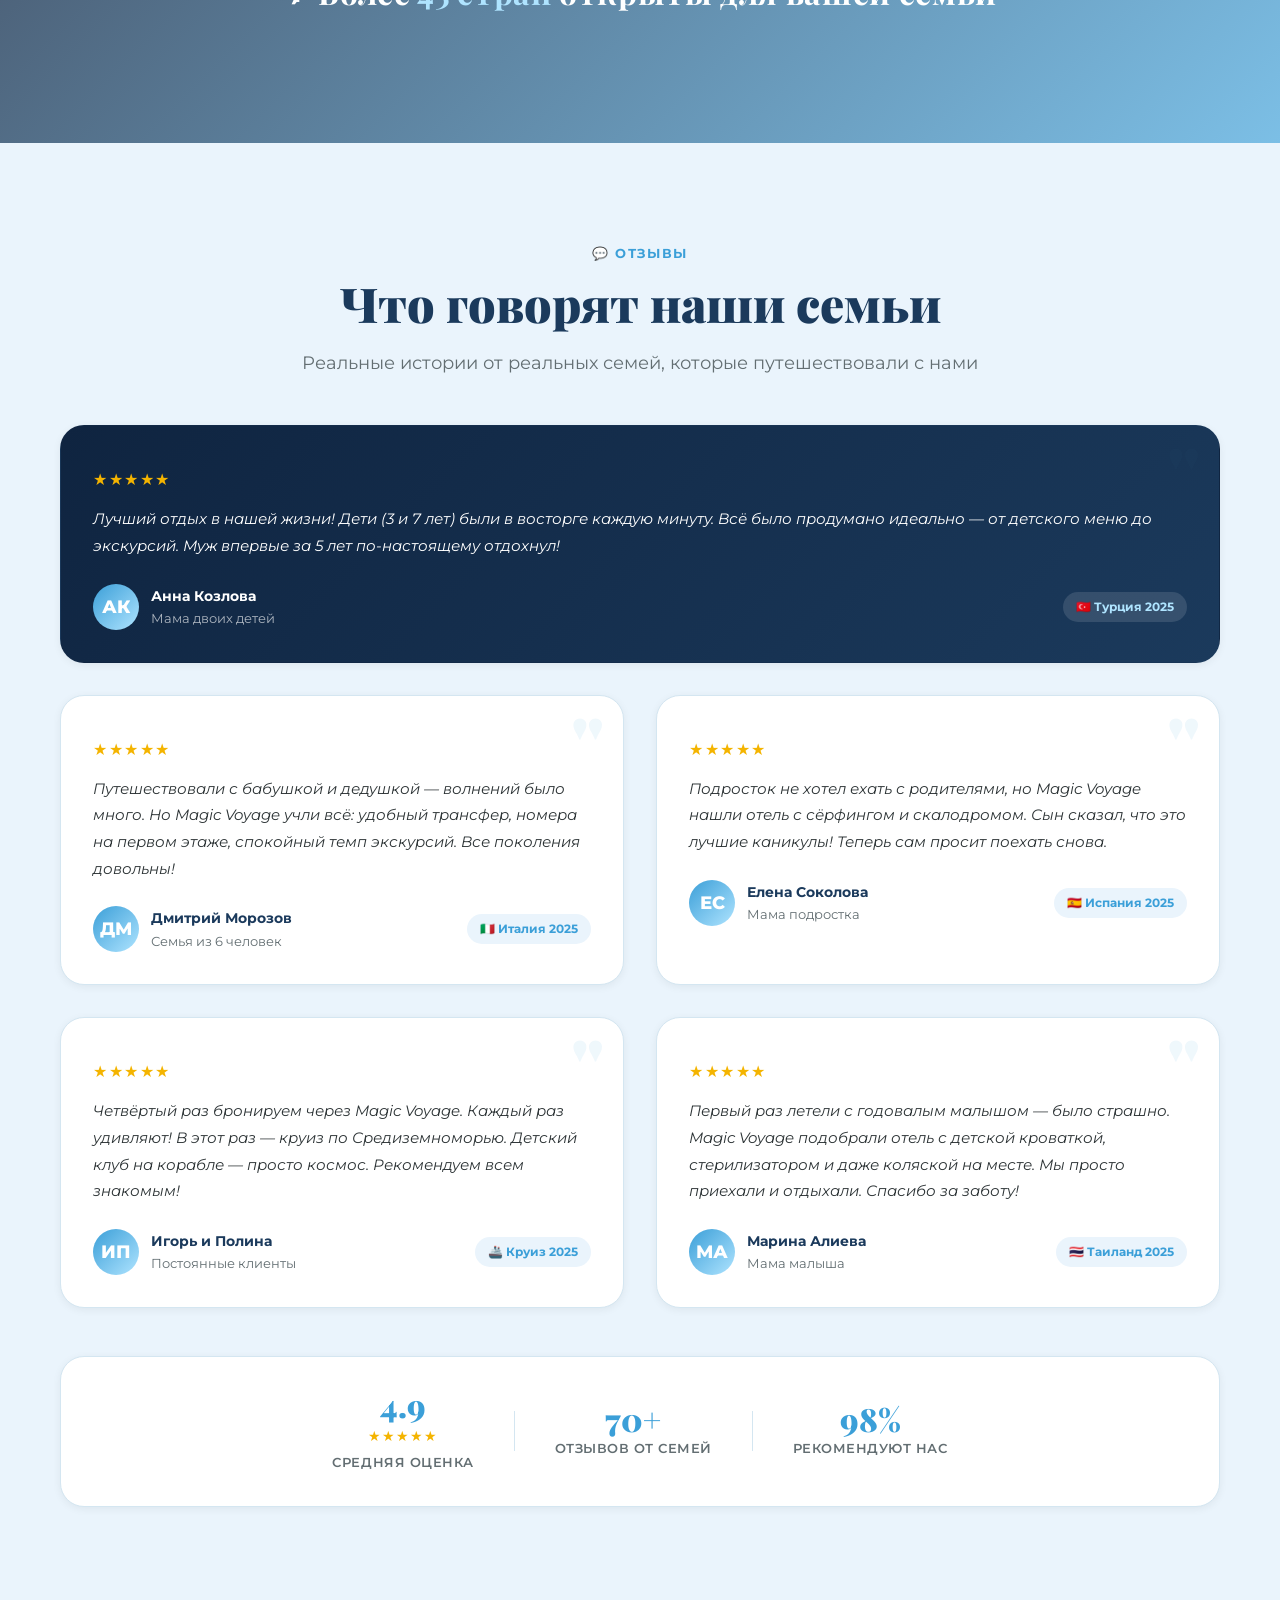
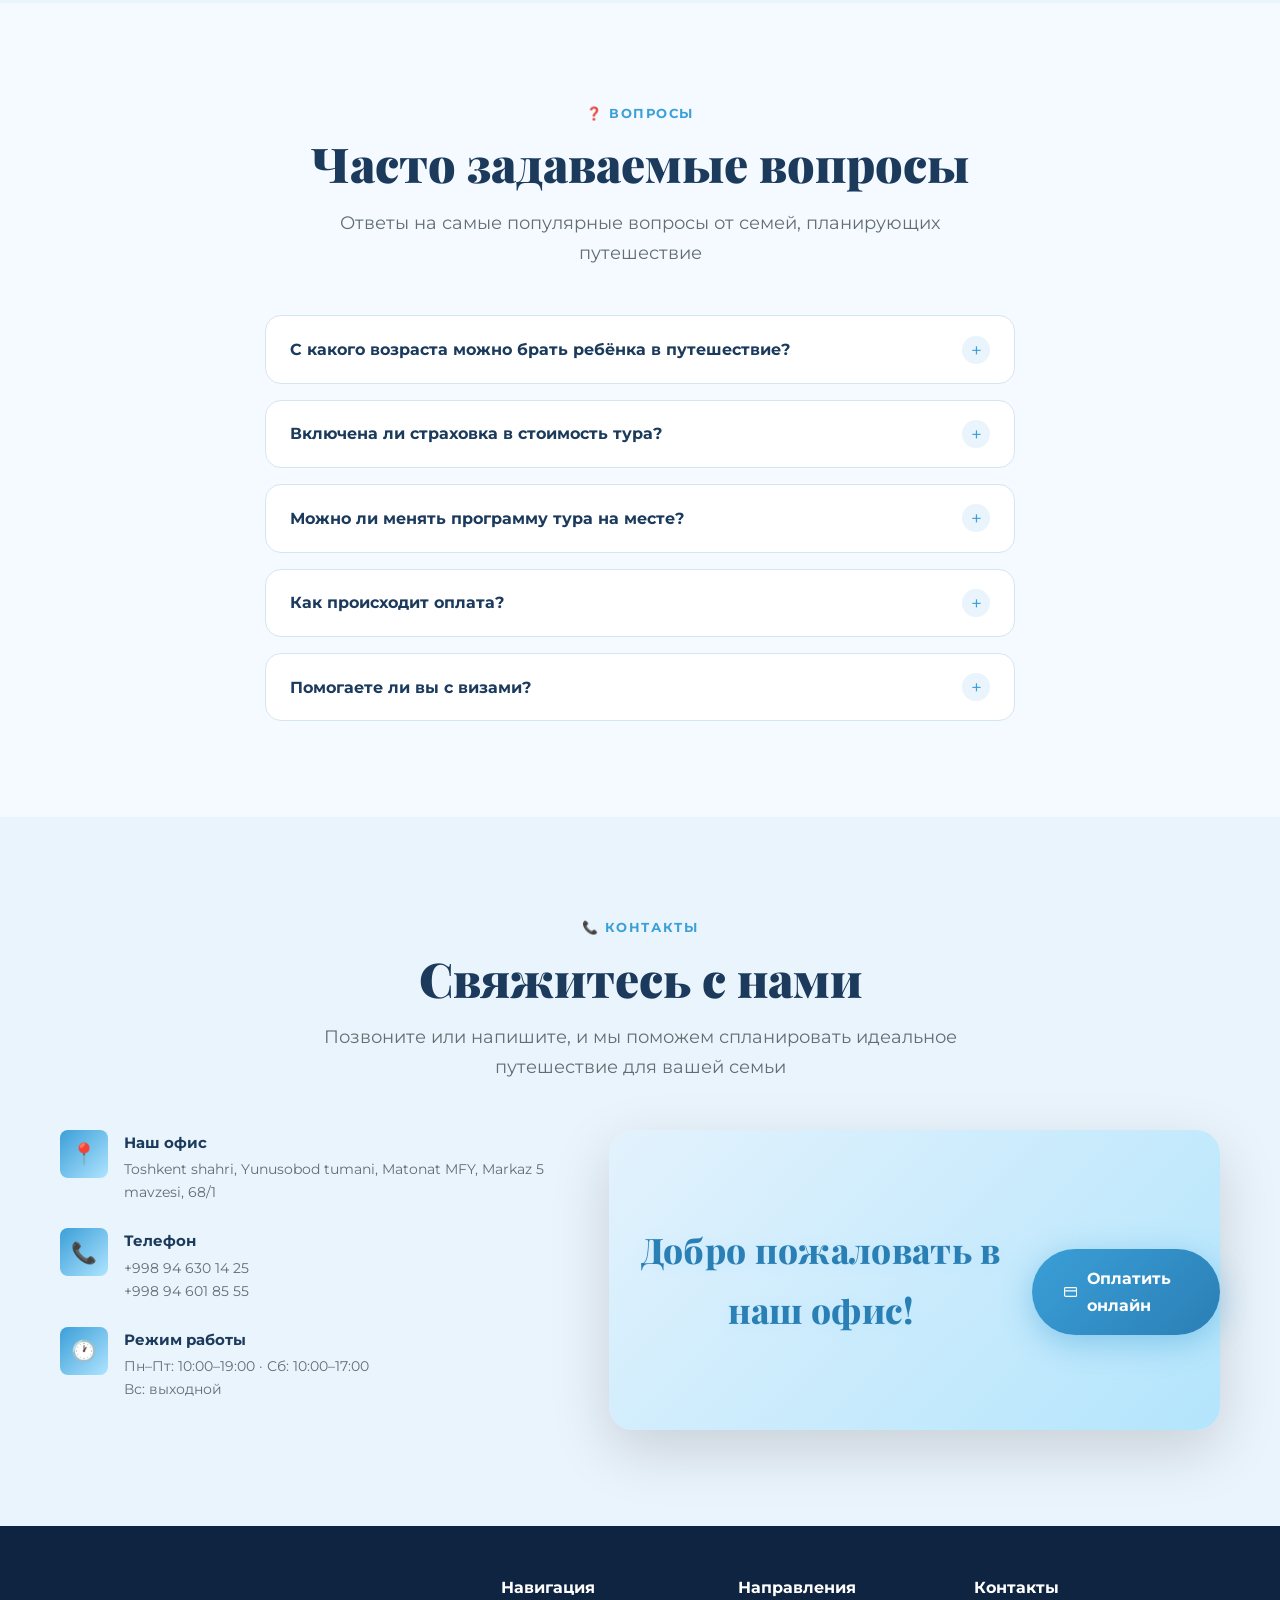
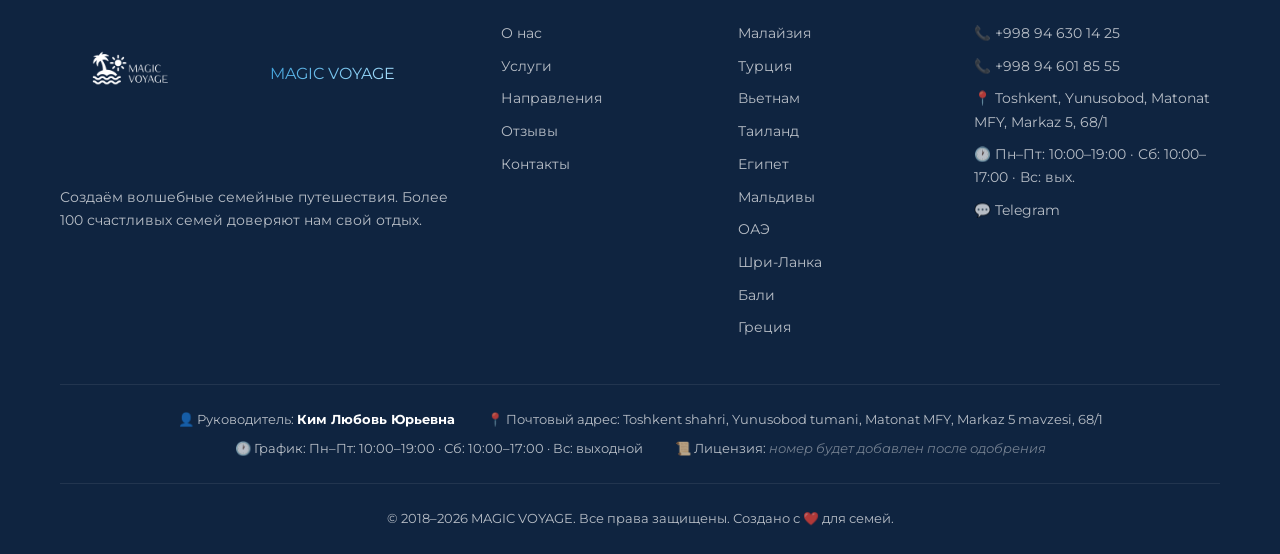
==== commit e382ddb5: "Changed address" ====
--- a/index.html
+++ b/index.html
@@ -172,7 +172,7 @@
                 </li>
                 <li>
                   <span class="about__company-label">Адрес офиса</span>
-                  <span class="about__company-value">г. Ташкент, Юнусабадский район, Ц5</span>
+                  <span class="about__company-value">Toshkent shahri, Yunusobod tumani, Matonat MFY, Markaz 5 mavzesi, 68/1</span>
                 </li>
                 <li>
                   <span class="about__company-label">График работы</span>
@@ -836,7 +836,7 @@
               <div class="contact__info-icon">📍</div>
               <div>
                 <div class="contact__info-title">Наш офис</div>
-                <div class="contact__info-text">г. Ташкент, район Юнусабад, Ц5, массив Киёт 68</div>
+                <div class="contact__info-text">Toshkent shahri, Yunusobod tumani, Matonat MFY, Markaz 5 mavzesi, 68/1</div>
               </div>
             </div>
             <div class="contact__info-item">
@@ -916,7 +916,7 @@
             <h3 class="footer__heading">Контакты</h3>
             <a href="tel:+998946301425" class="footer__link">📞 +998 94 630 14 25</a>
             <a href="tel:+998946018555" class="footer__link">📞 +998 94 601 85 55</a>
-            <p class="footer__link">📍 Ташкент, Юнусабад, Ц5</p>
+            <p class="footer__link">📍 Toshkent, Yunusobod, Matonat MFY, Markaz 5, 68/1</p>
             <p class="footer__link">🕐 Пн–Пт: 10:00–19:00 · Сб: 10:00–17:00 · Вс: вых.</p>
             <a href="https://t.me/Luba262" target="_blank" rel="noopener" class="footer__link">💬 Telegram</a>
           </div>
@@ -924,7 +924,7 @@
         <div class="footer__company-info">
           <div class="footer__company-grid">
             <p class="footer__company-item">👤 Руководитель: <strong>Ким Любовь Юрьевна</strong></p>
-            <p class="footer__company-item">📍 Почтовый адрес: г. Ташкент, Юнусабадский район, Ц5</p>
+            <p class="footer__company-item">📍 Почтовый адрес: Toshkent shahri, Yunusobod tumani, Matonat MFY, Markaz 5 mavzesi, 68/1</p>
             <p class="footer__company-item">🕐 График: Пн–Пт: 10:00–19:00 · Сб: 10:00–17:00 · Вс: выходной</p>
             <p class="footer__company-item">📜 Лицензия: <span class="footer__license-placeholder">номер будет добавлен после одобрения</span></p>
           </div>
